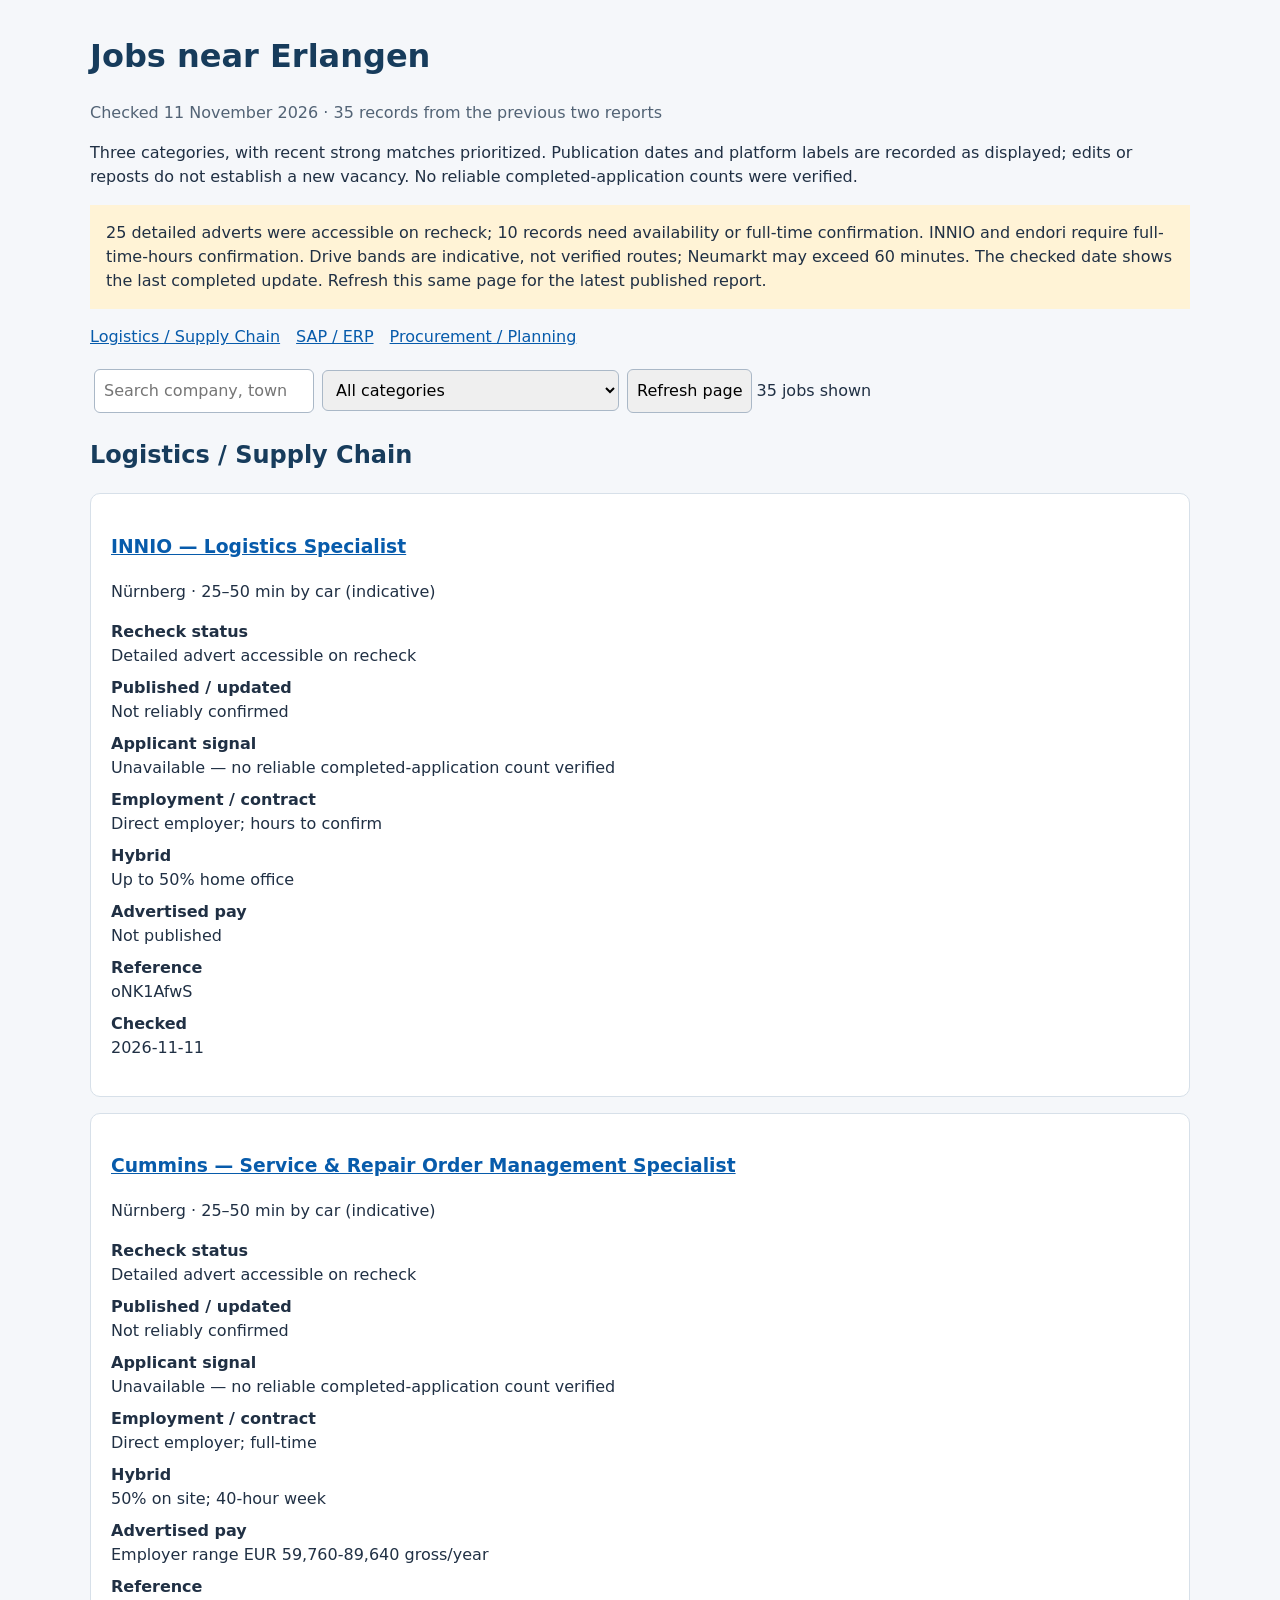
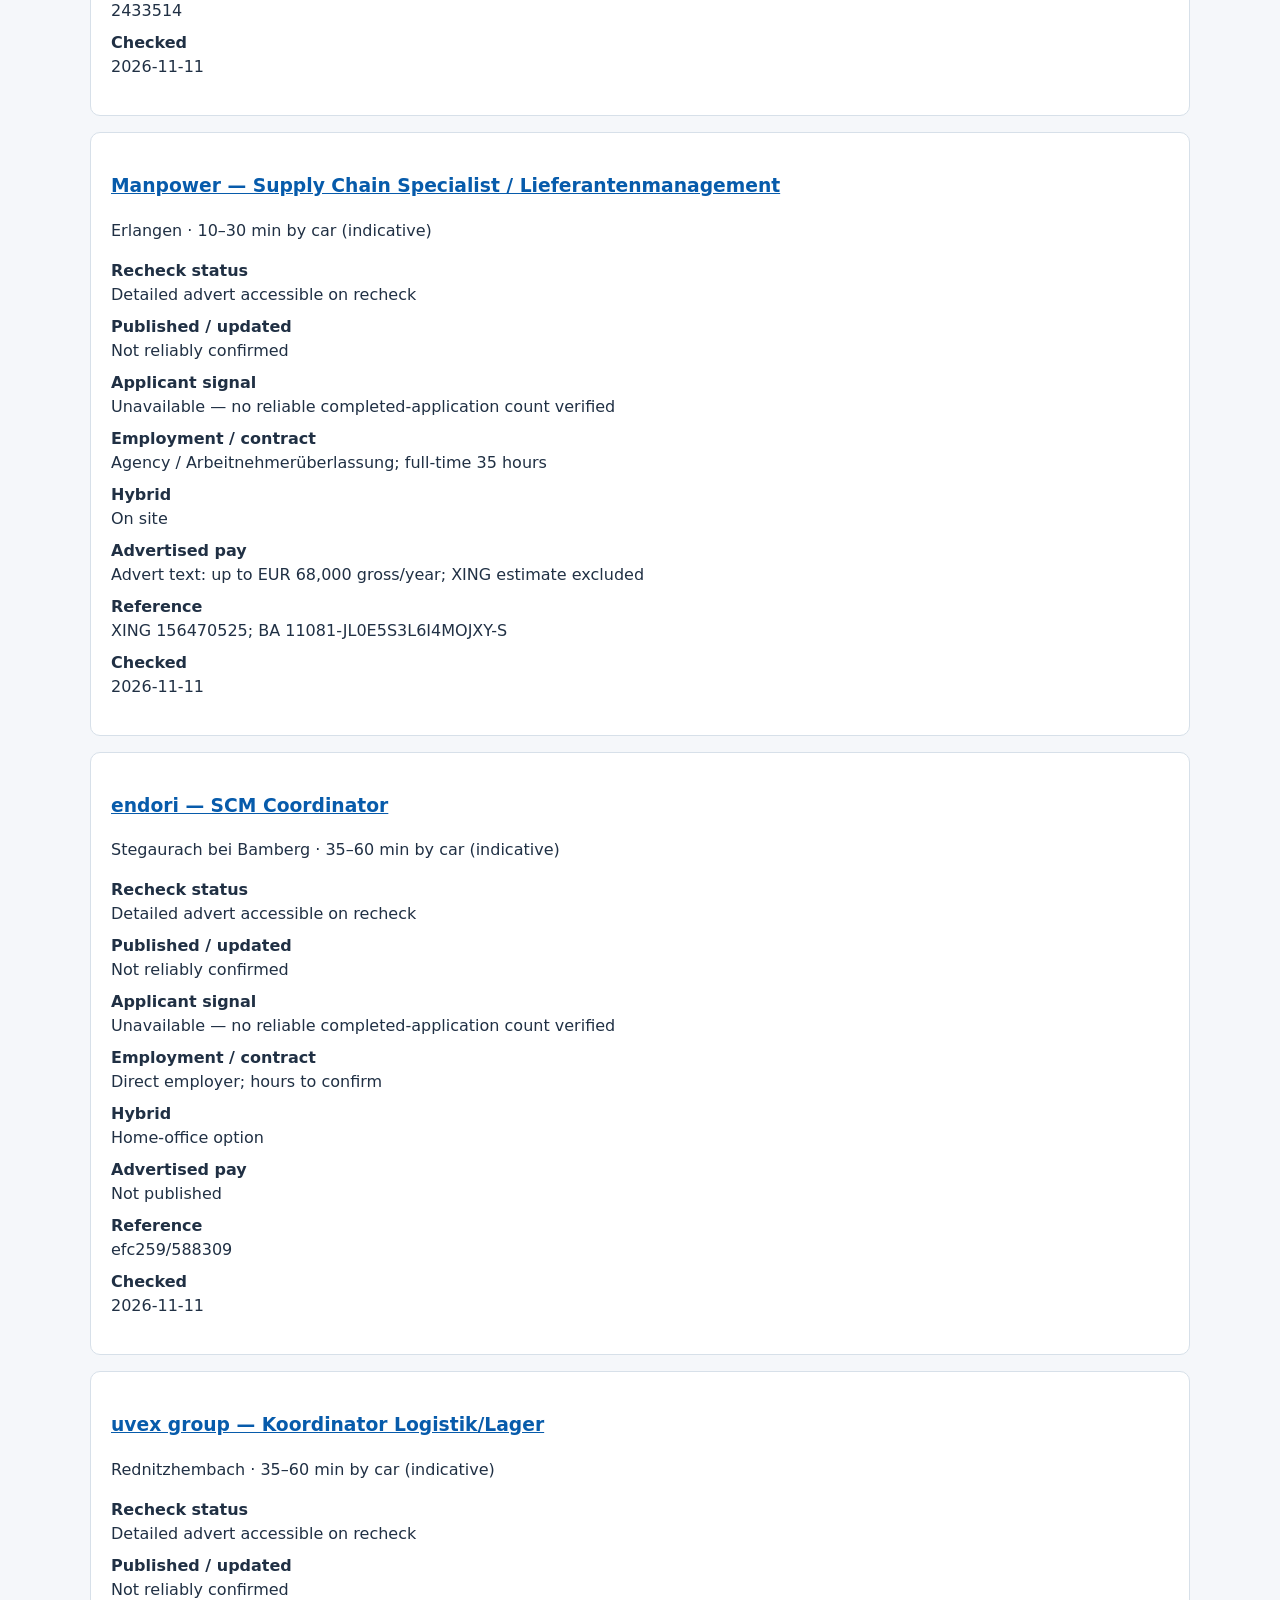
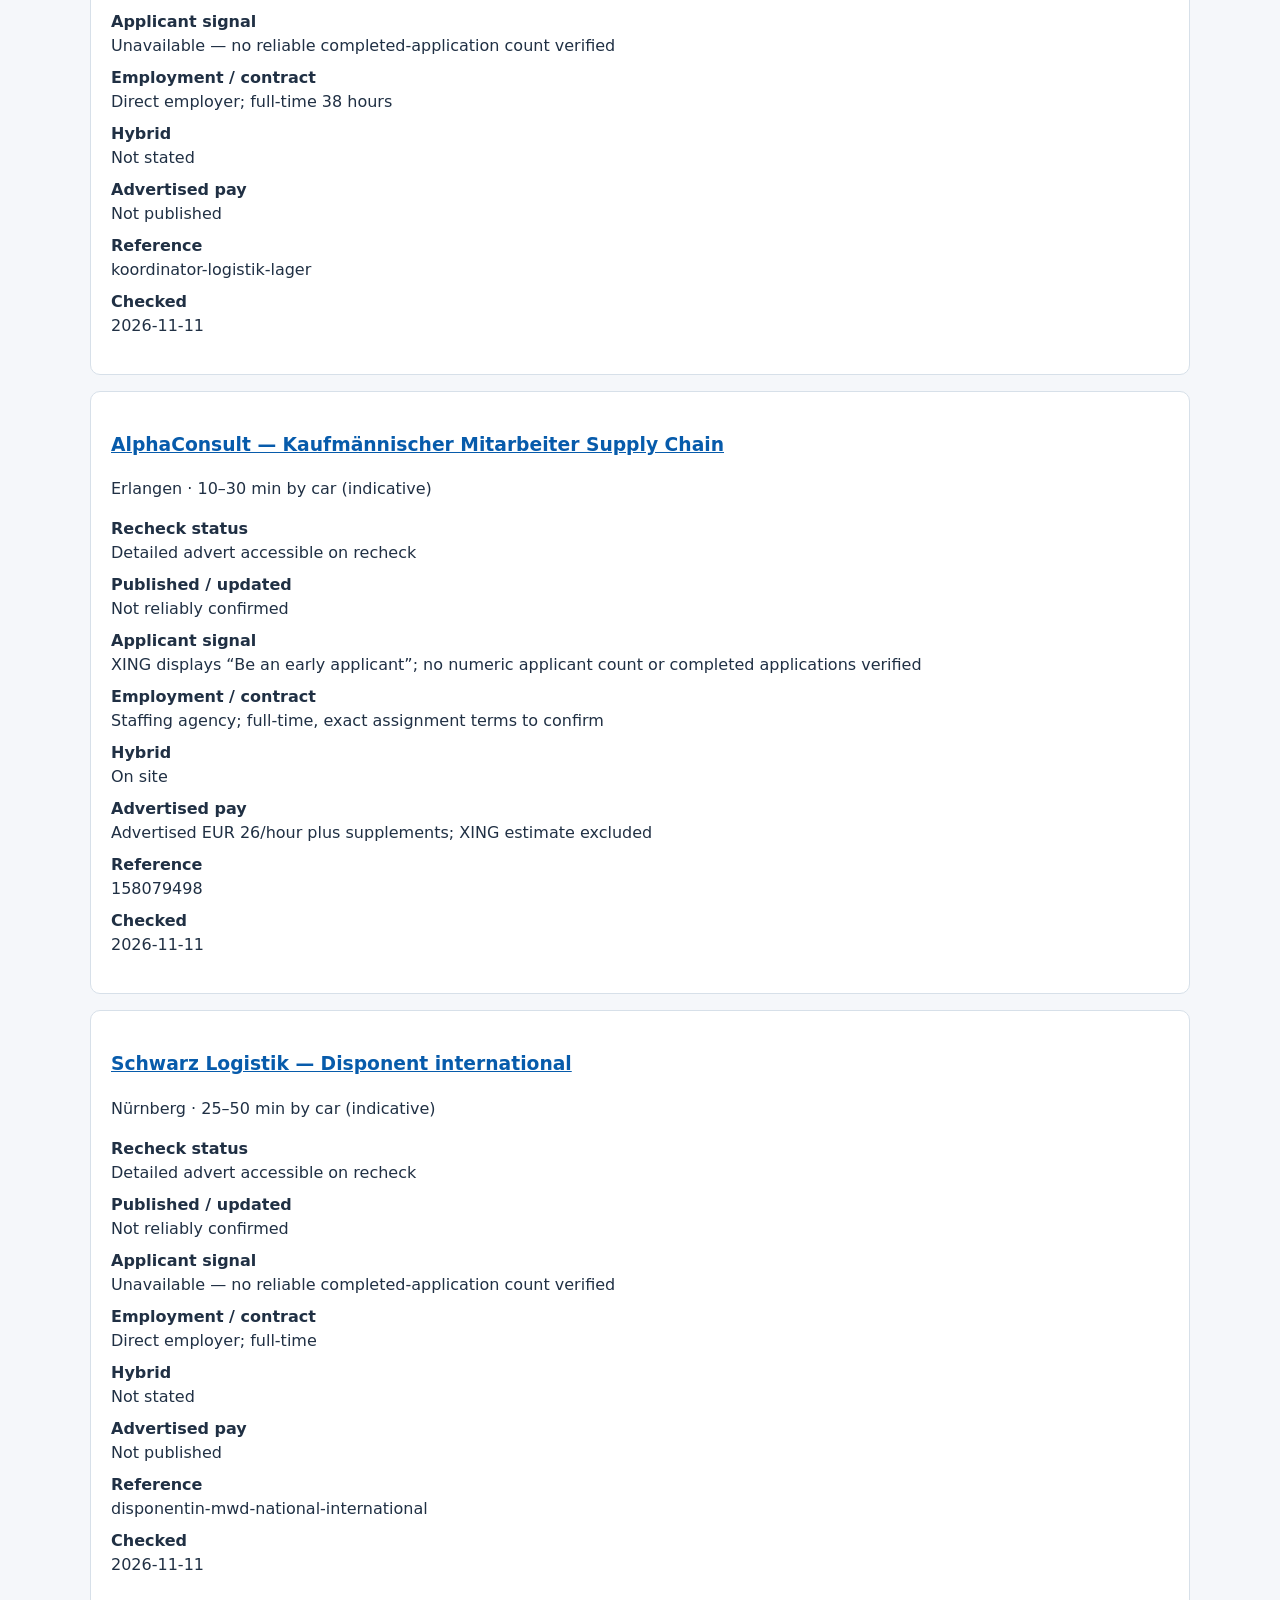
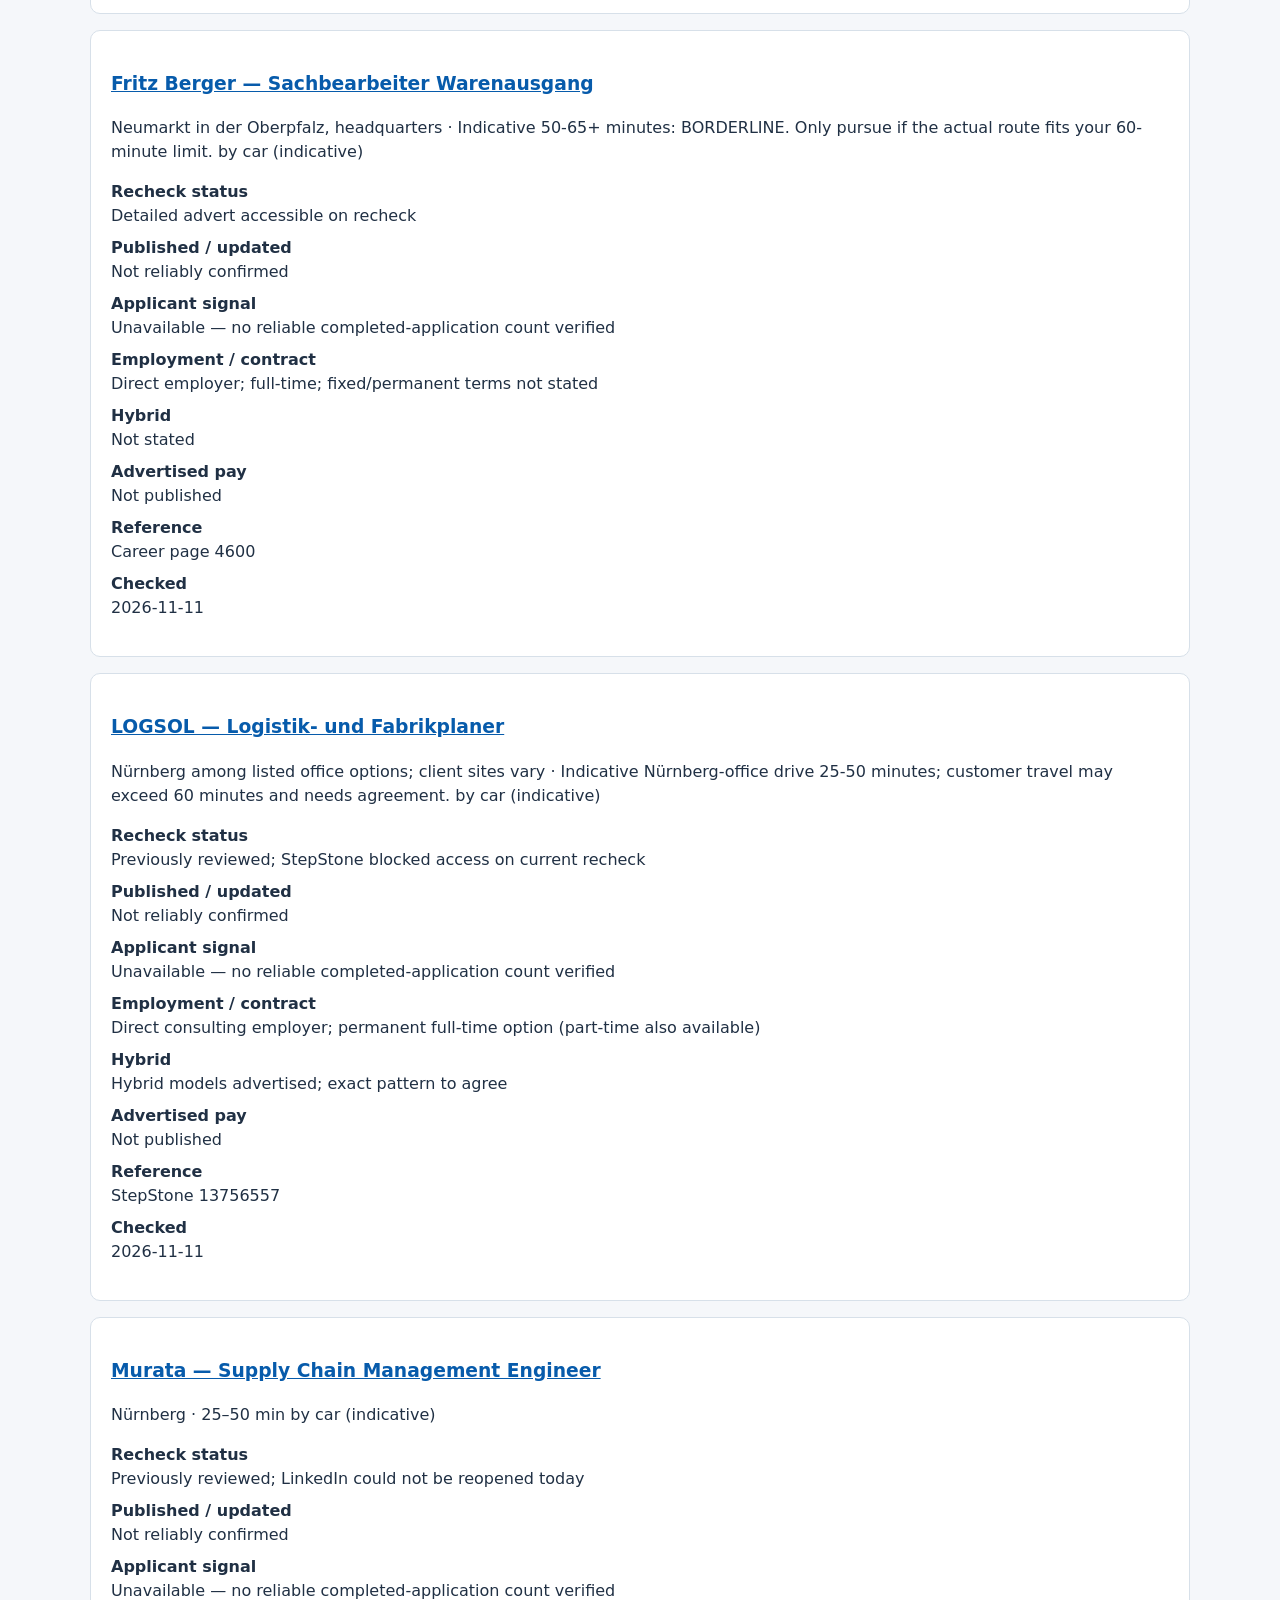
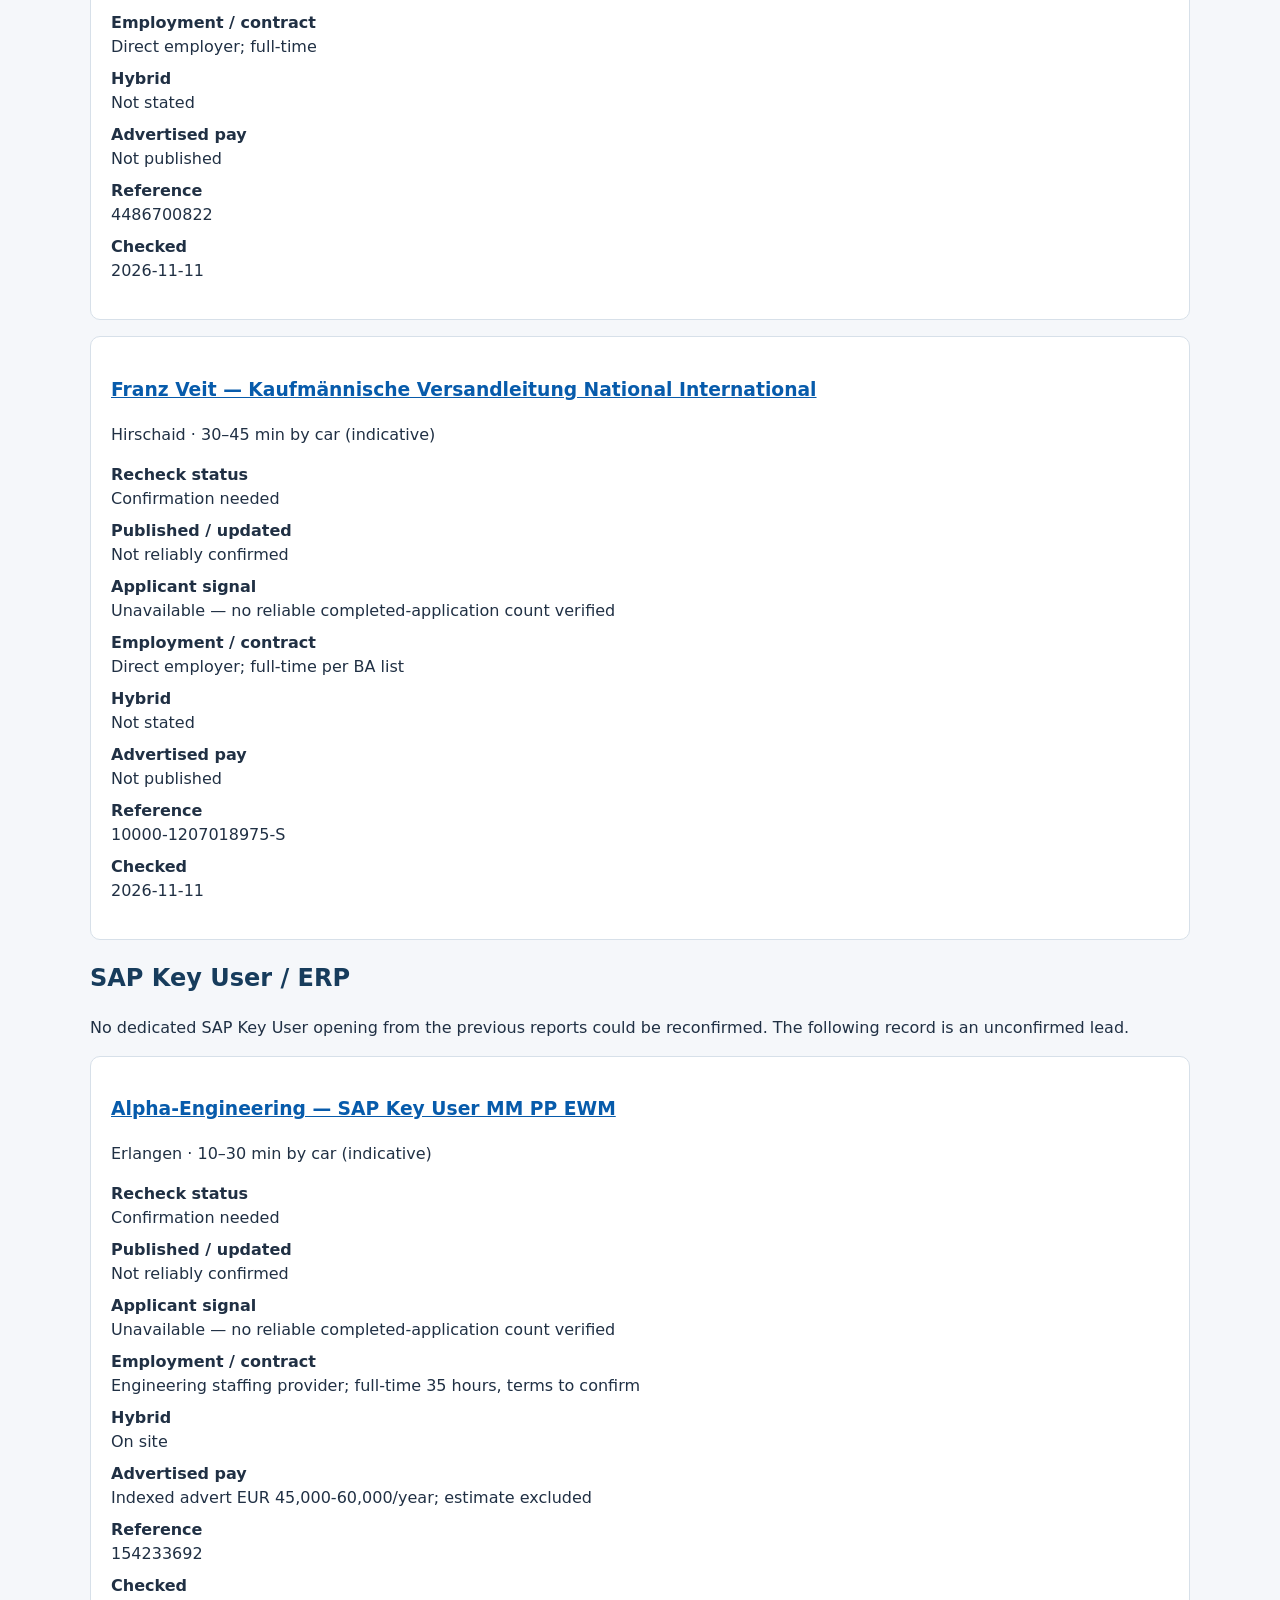
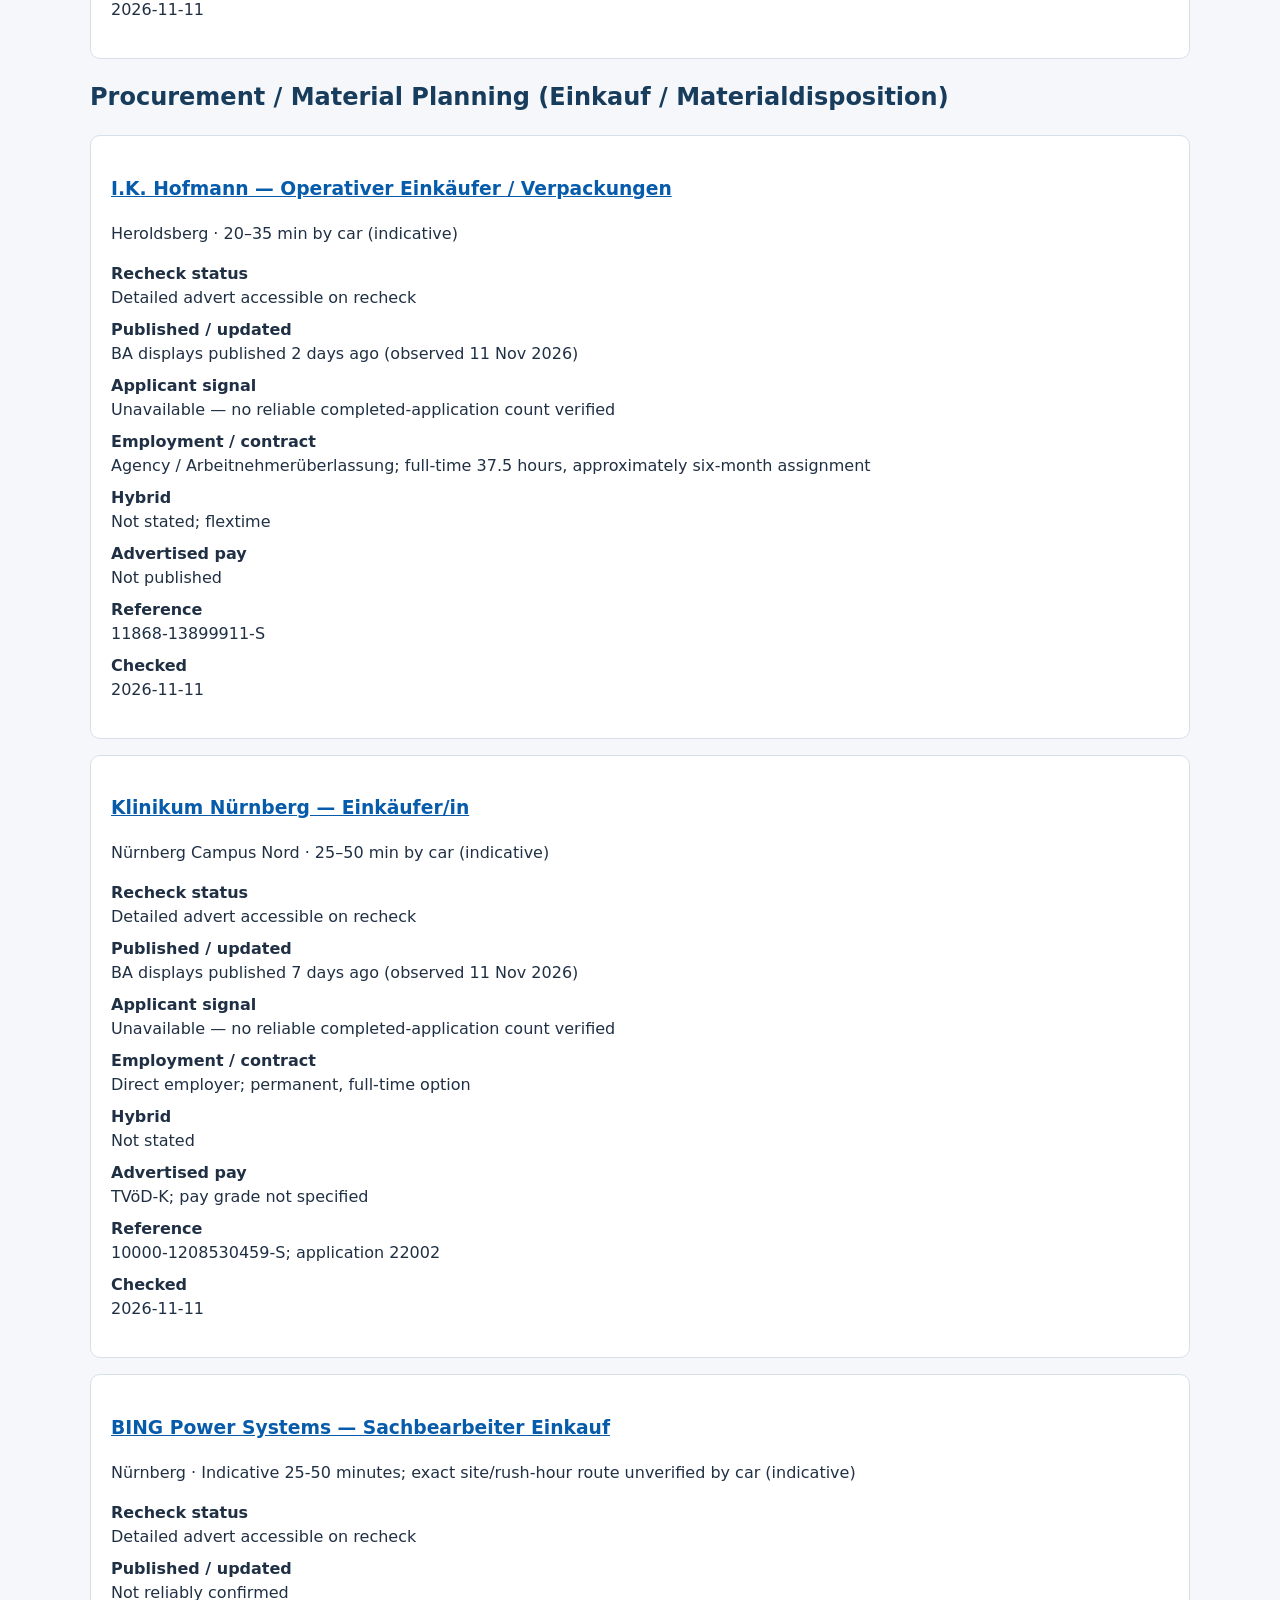
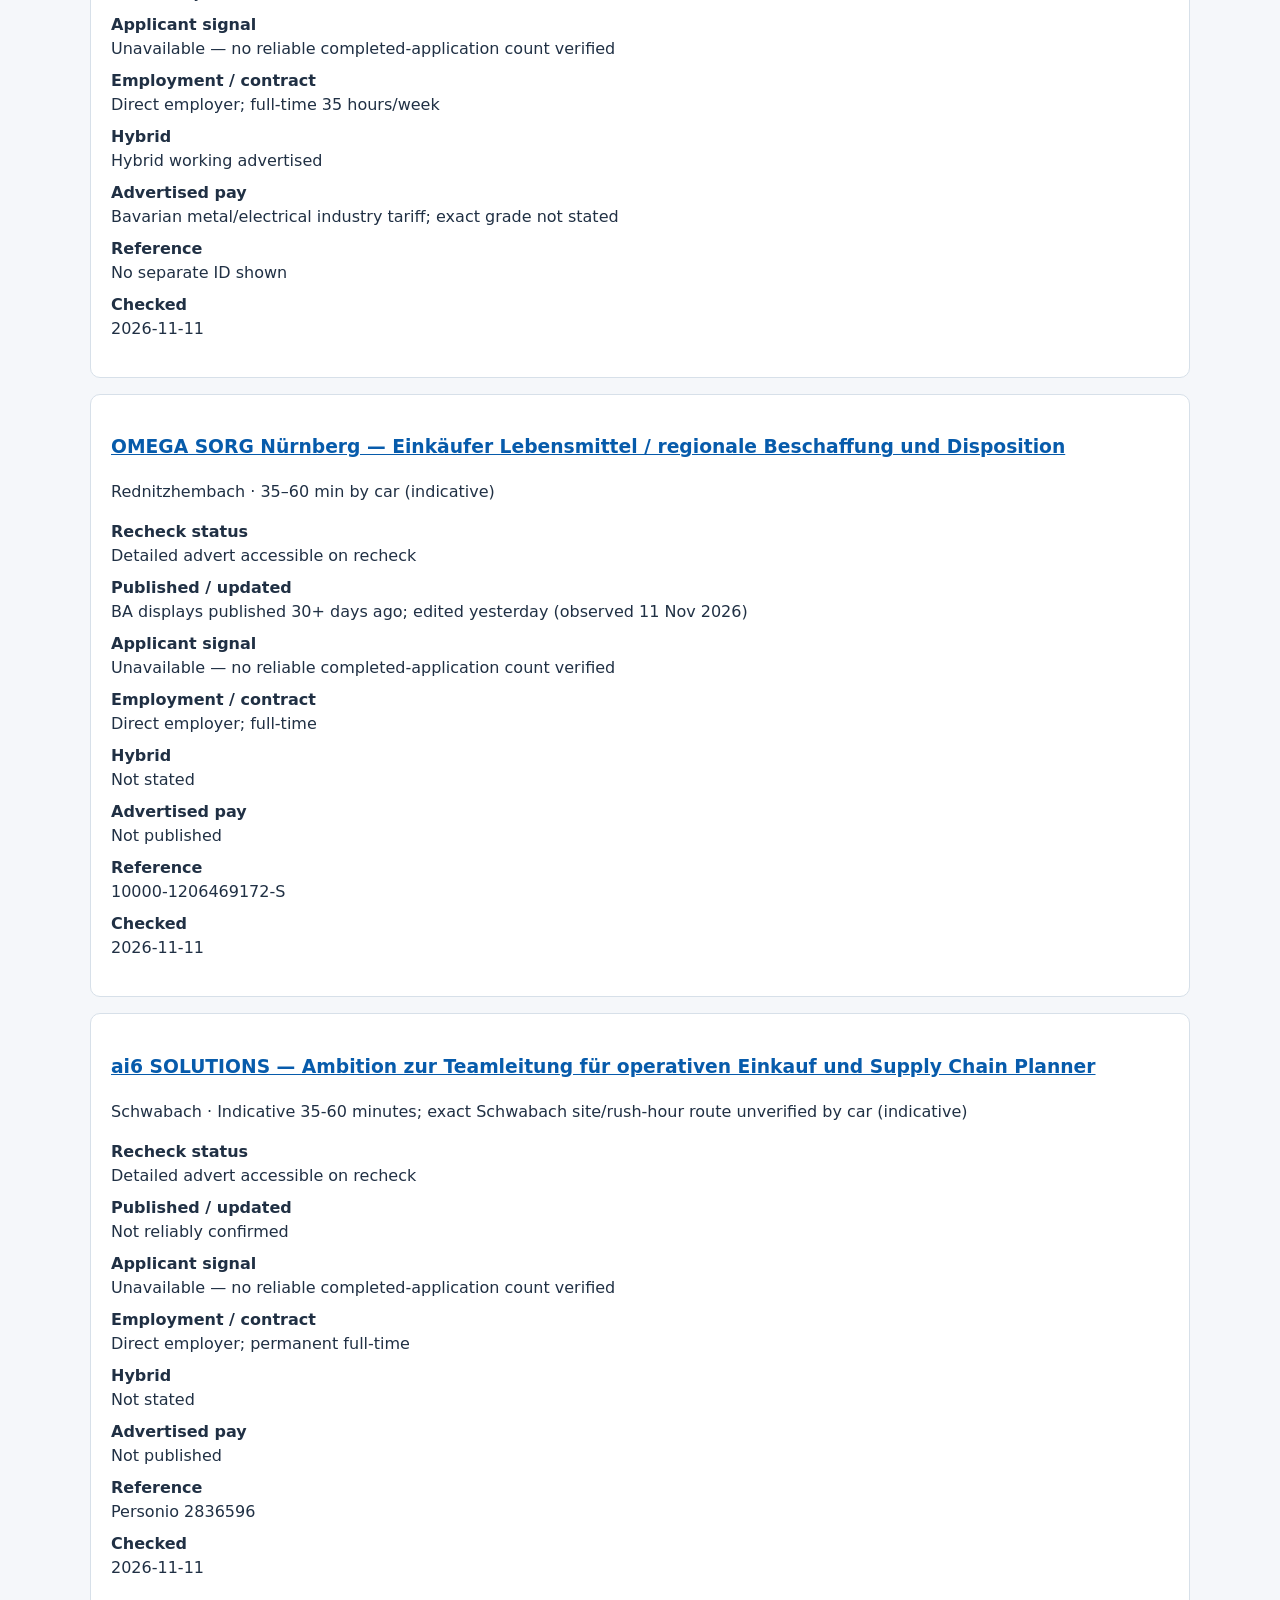
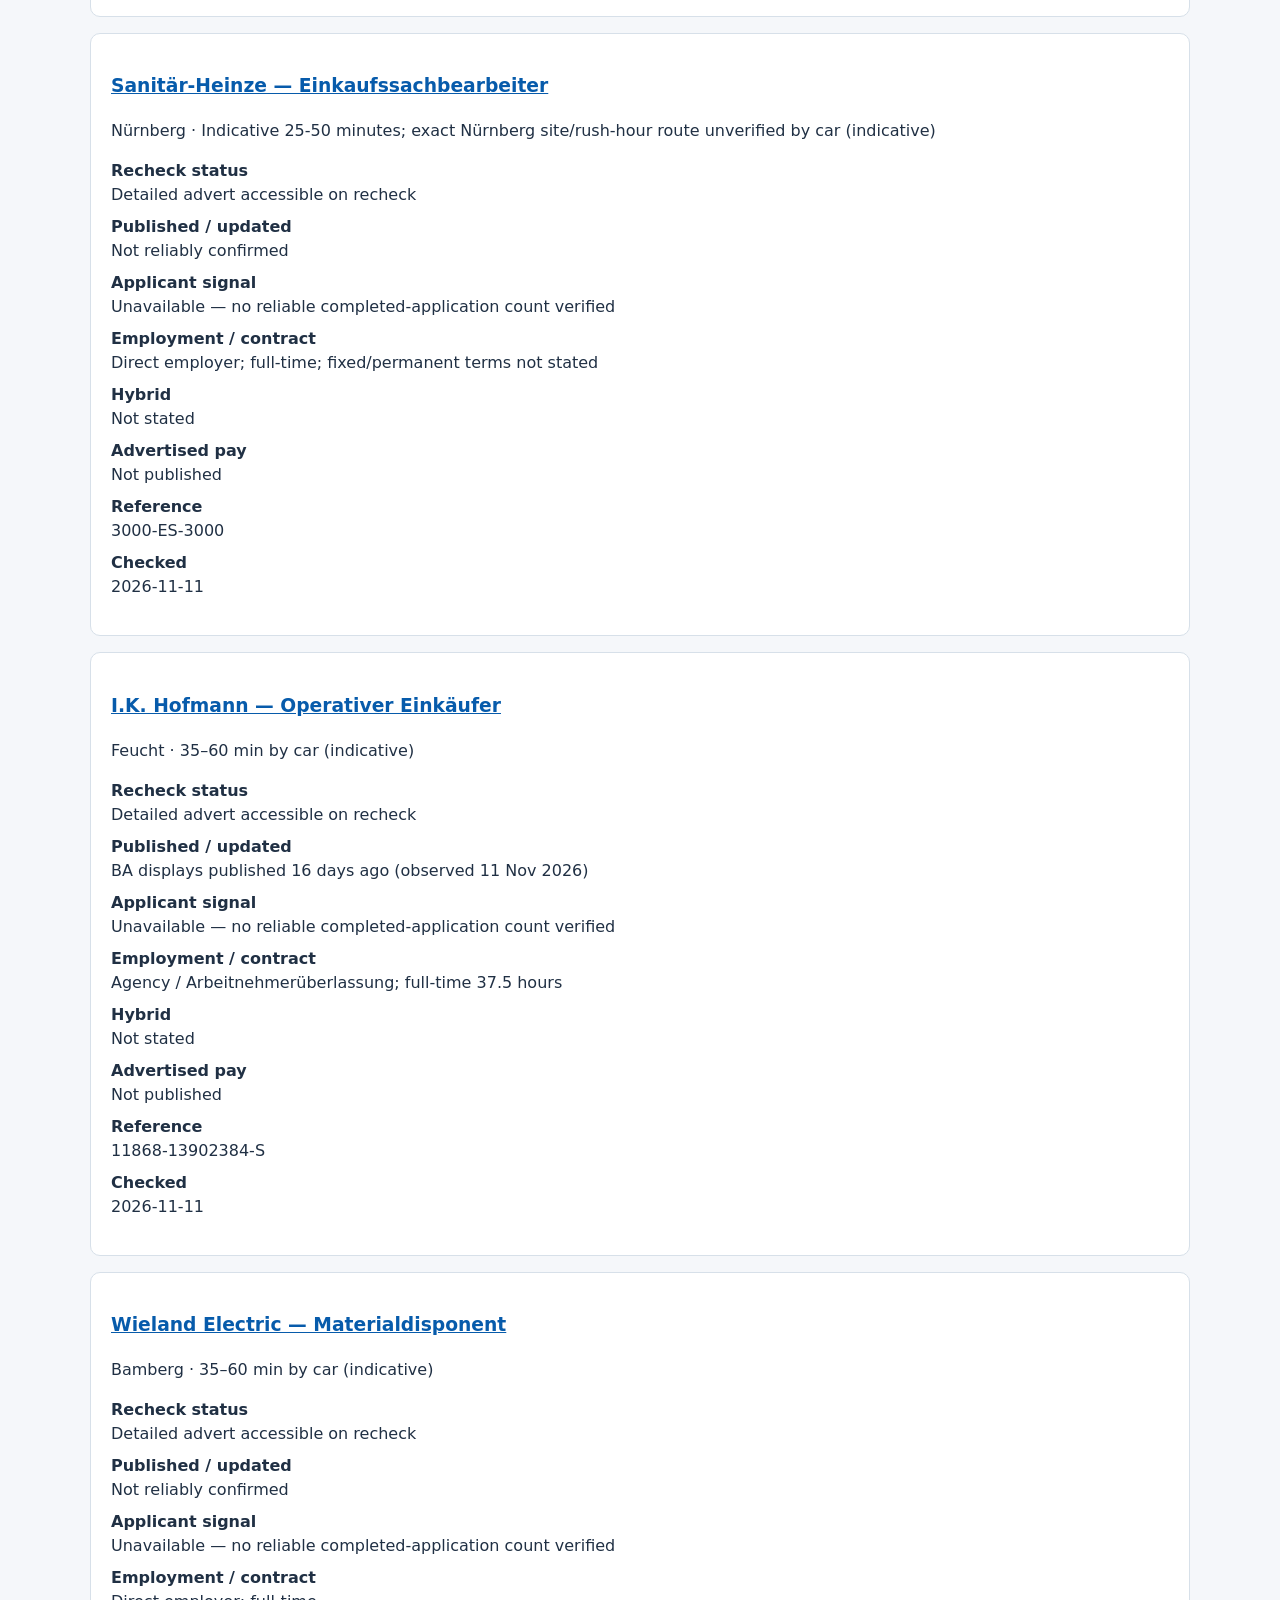
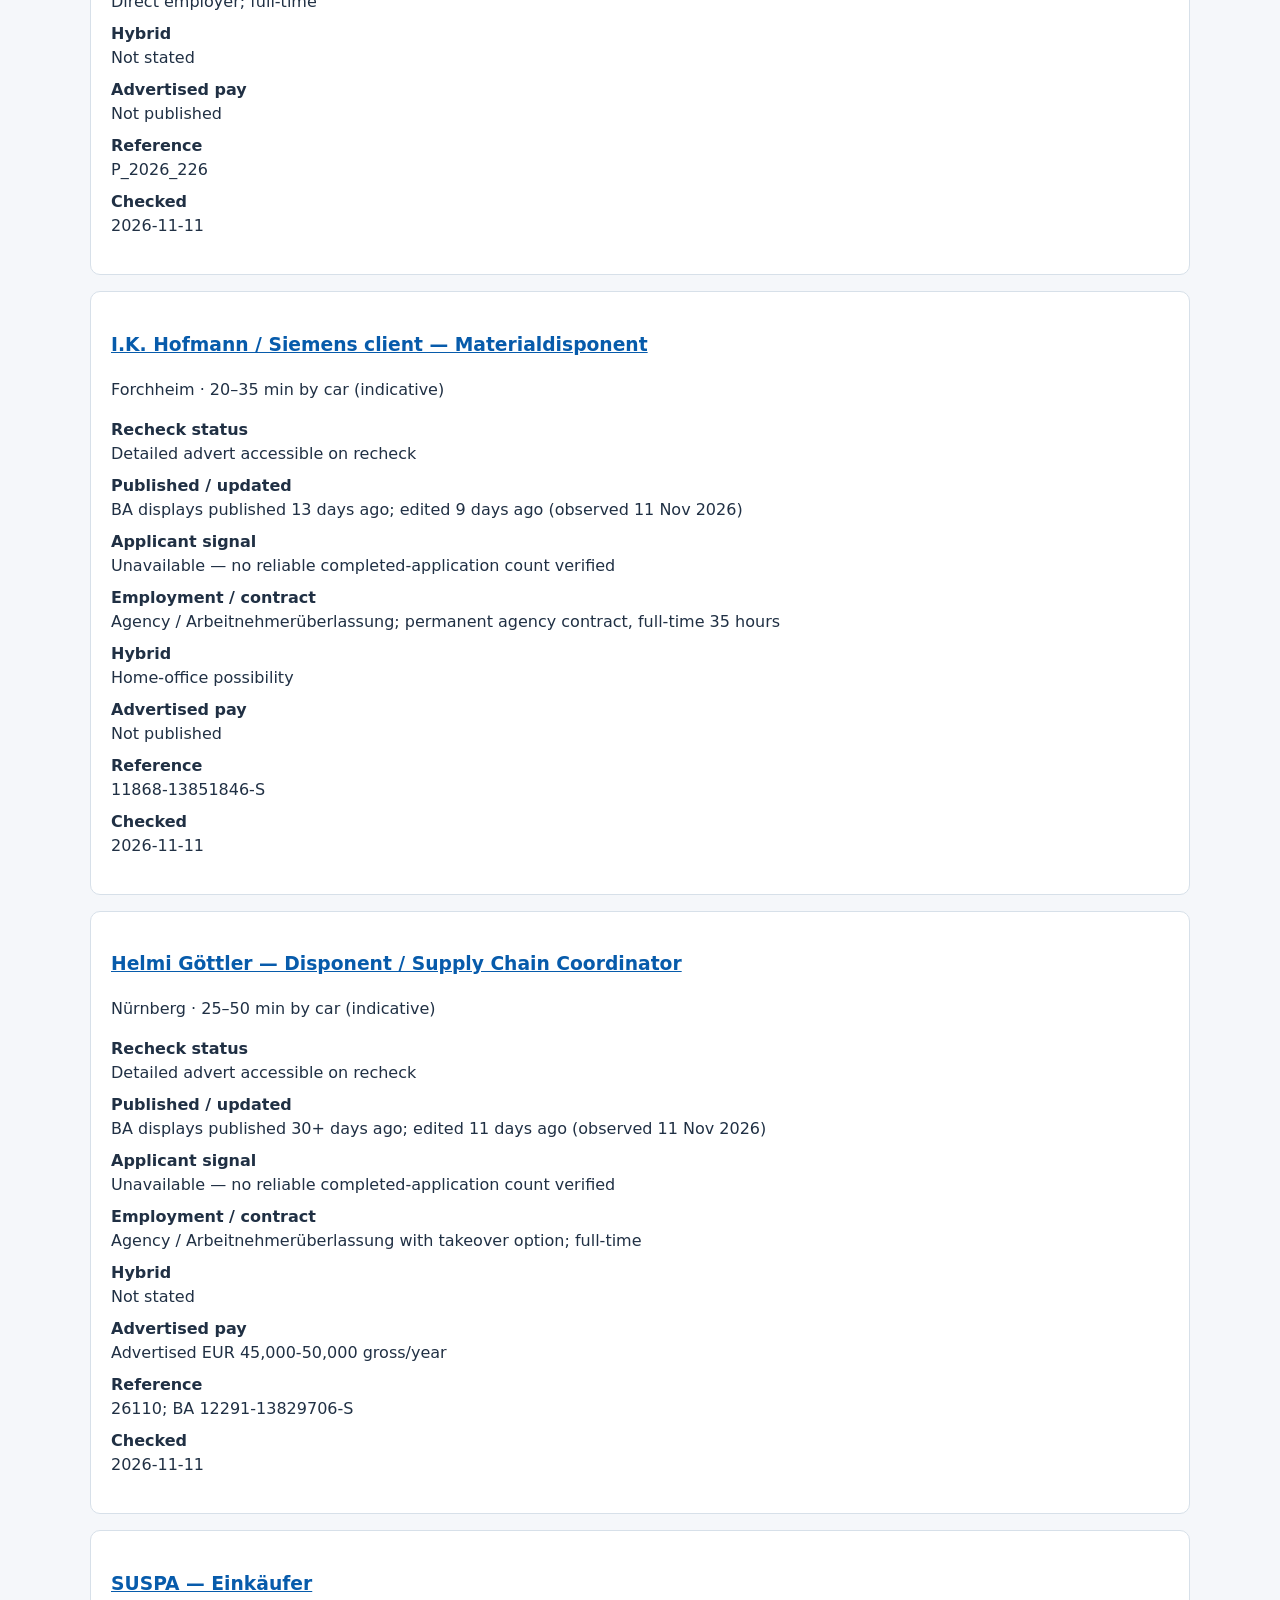
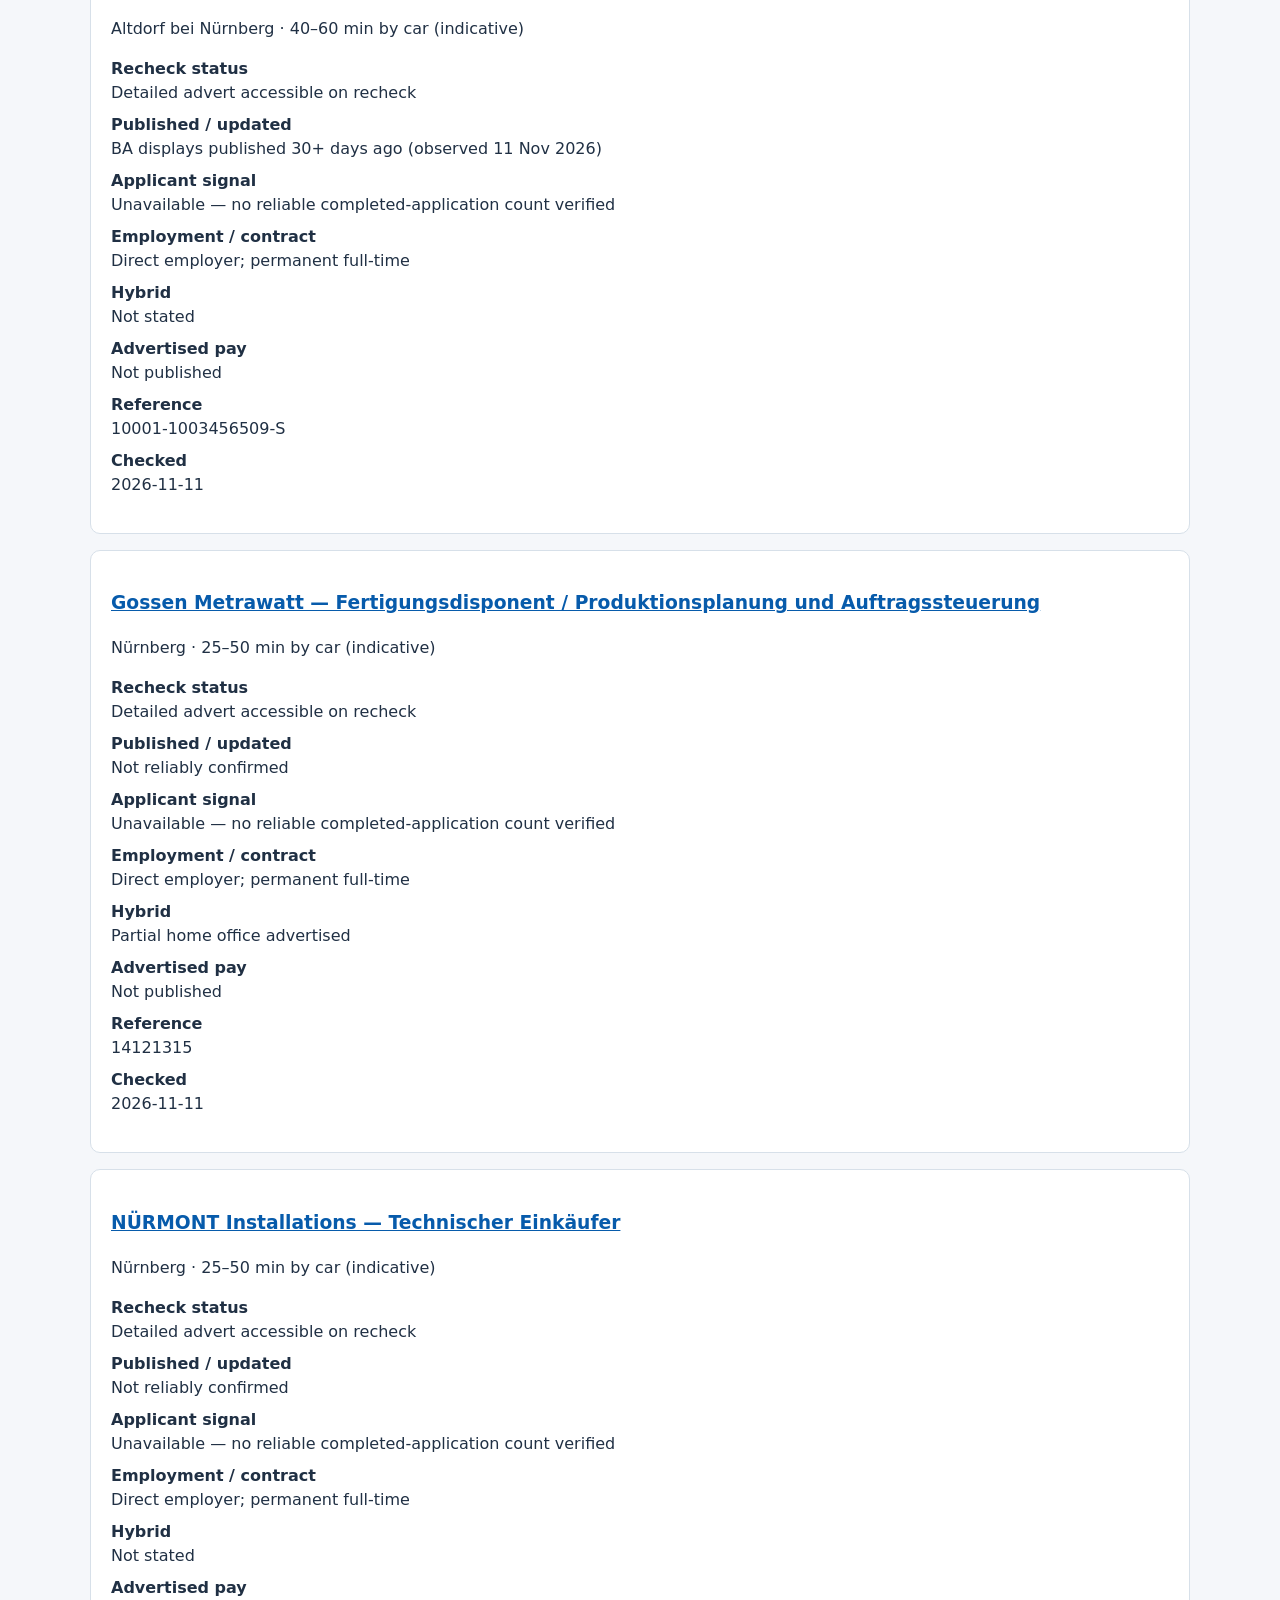
==== reports/2026-11-11.html @ e24ff30e "Add dated archive and Mac editing guidance" ====
<!doctype html><html lang="en"><head><meta charset="utf-8"><meta name="viewport" content="width=device-width, initial-scale=1"><meta name="robots" content="noindex,nofollow"><title>Jobs near Erlangen</title><style>body{font:16px/1.5 system-ui,sans-serif;color:#203044;max-width:1100px;margin:32px auto;padding:0 20px;background:#f5f7fa}h1,h2{color:#173c5c}article{background:white;padding:20px;border:1px solid #d7e0e9;border-radius:10px;margin:16px 0}a{color:#075bab}dt{font-weight:650}dd{margin:0 0 8px}.warn{background:#fff3d6;padding:16px}input,select,button{font:inherit;padding:9px;margin:4px;border:1px solid #aab8c7;border-radius:6px}nav a{margin-right:16px}.muted{color:#526375}@media print{input,select,button{display:none}article{break-inside:avoid}}</style></head><body><h1>Jobs near Erlangen</h1><p class="muted">Checked 11 November 2026 · 35 records from the previous two reports</p><p>Three categories, with recent strong matches prioritized. Publication dates and platform labels are recorded as displayed; edits or reposts do not establish a new vacancy. No reliable completed-application counts were verified.</p><p class="warn">25 detailed adverts were accessible on recheck; 10 records need availability or full-time confirmation. INNIO and endori require full-time-hours confirmation. Drive bands are indicative, not verified routes; Neumarkt may exceed 60 minutes. The checked date shows the last completed update. Refresh this same page for the latest published report.</p><nav><a href="#cat1">Logistics / Supply Chain</a><a href="#cat2">SAP / ERP</a><a href="#cat3">Procurement / Planning</a></nav><p><input id="search" type="search" aria-label="Search jobs" placeholder="Search company, town or role"><select id="category" aria-label="Category"><option value="all">All categories</option><option value="1">Logistics / Supply Chain</option><option value="2">SAP Key User / ERP</option><option value="3">Procurement / Material Planning</option></select><button onclick="location.reload()">Refresh page</button><span id="count" aria-live="polite"></span></p><section data-category="1"><h2 id="cat1">Logistics / Supply Chain</h2><article><h3><a target="_blank" rel="noopener noreferrer" href="https://jobs.jobvite.com/innio/job/oNK1AfwS">INNIO — Logistics Specialist</a></h3><p>Nürnberg · 25–50 min by car (indicative)</p><dl><dt>Recheck status</dt><dd>Detailed advert accessible on recheck</dd><dt>Published / updated</dt><dd>Not reliably confirmed</dd><dt>Applicant signal</dt><dd>Unavailable — no reliable completed-application count verified</dd><dt>Employment / contract</dt><dd>Direct employer; hours to confirm</dd><dt>Hybrid</dt><dd>Up to 50% home office</dd><dt>Advertised pay</dt><dd>Not published</dd><dt>Reference</dt><dd>oNK1AfwS</dd><dt>Checked</dt><dd>2026-11-11</dd></dl></article><article><h3><a target="_blank" rel="noopener noreferrer" href="https://de.indeed.com/viewjob?jk=fcc4599b637b44c7">Cummins — Service &amp; Repair Order Management Specialist</a></h3><p>Nürnberg · 25–50 min by car (indicative)</p><dl><dt>Recheck status</dt><dd>Detailed advert accessible on recheck</dd><dt>Published / updated</dt><dd>Not reliably confirmed</dd><dt>Applicant signal</dt><dd>Unavailable — no reliable completed-application count verified</dd><dt>Employment / contract</dt><dd>Direct employer; full-time</dd><dt>Hybrid</dt><dd>50% on site; 40-hour week</dd><dt>Advertised pay</dt><dd>Employer range EUR 59,760-89,640 gross/year</dd><dt>Reference</dt><dd>2433514</dd><dt>Checked</dt><dd>2026-11-11</dd></dl></article><article><h3><a target="_blank" rel="noopener noreferrer" href="https://www.xing.com/jobs/erlangen-supply-chain-specialist-156470525">Manpower — Supply Chain Specialist / Lieferantenmanagement</a></h3><p>Erlangen · 10–30 min by car (indicative)</p><dl><dt>Recheck status</dt><dd>Detailed advert accessible on recheck</dd><dt>Published / updated</dt><dd>Not reliably confirmed</dd><dt>Applicant signal</dt><dd>Unavailable — no reliable completed-application count verified</dd><dt>Employment / contract</dt><dd>Agency / Arbeitnehmerüberlassung; full-time 35 hours</dd><dt>Hybrid</dt><dd>On site</dd><dt>Advertised pay</dt><dd>Advert text: up to EUR 68,000 gross/year; XING estimate excluded</dd><dt>Reference</dt><dd>XING 156470525; BA 11081-JL0E5S3L6I4MOJXY-S</dd><dt>Checked</dt><dd>2026-11-11</dd></dl></article><article><h3><a target="_blank" rel="noopener noreferrer" href="https://www.endori.de/karriere/standort-deutschland/scm-coordinator/efc259/588309">endori — SCM Coordinator</a></h3><p>Stegaurach bei Bamberg · 35–60 min by car (indicative)</p><dl><dt>Recheck status</dt><dd>Detailed advert accessible on recheck</dd><dt>Published / updated</dt><dd>Not reliably confirmed</dd><dt>Applicant signal</dt><dd>Unavailable — no reliable completed-application count verified</dd><dt>Employment / contract</dt><dd>Direct employer; hours to confirm</dd><dt>Hybrid</dt><dd>Home-office option</dd><dt>Advertised pay</dt><dd>Not published</dd><dt>Reference</dt><dd>efc259/588309</dd><dt>Checked</dt><dd>2026-11-11</dd></dl></article><article><h3><a target="_blank" rel="noopener noreferrer" href="https://www.uvex-group.com/de/karriere/stellenangebote/details/koordinator-logistik-lager/">uvex group — Koordinator Logistik/Lager</a></h3><p>Rednitzhembach · 35–60 min by car (indicative)</p><dl><dt>Recheck status</dt><dd>Detailed advert accessible on recheck</dd><dt>Published / updated</dt><dd>Not reliably confirmed</dd><dt>Applicant signal</dt><dd>Unavailable — no reliable completed-application count verified</dd><dt>Employment / contract</dt><dd>Direct employer; full-time 38 hours</dd><dt>Hybrid</dt><dd>Not stated</dd><dt>Advertised pay</dt><dd>Not published</dd><dt>Reference</dt><dd>koordinator-logistik-lager</dd><dt>Checked</dt><dd>2026-11-11</dd></dl></article><article><h3><a target="_blank" rel="noopener noreferrer" href="https://www.xing.com/jobs/erlangen-kaufmaennischer-mitarbeiter-supply-chain-158079498">AlphaConsult — Kaufmännischer Mitarbeiter Supply Chain</a></h3><p>Erlangen · 10–30 min by car (indicative)</p><dl><dt>Recheck status</dt><dd>Detailed advert accessible on recheck</dd><dt>Published / updated</dt><dd>Not reliably confirmed</dd><dt>Applicant signal</dt><dd>XING displays “Be an early applicant”; no numeric applicant count or completed applications verified</dd><dt>Employment / contract</dt><dd>Staffing agency; full-time, exact assignment terms to confirm</dd><dt>Hybrid</dt><dd>On site</dd><dt>Advertised pay</dt><dd>Advertised EUR 26/hour plus supplements; XING estimate excluded</dd><dt>Reference</dt><dd>158079498</dd><dt>Checked</dt><dd>2026-11-11</dd></dl></article><article><h3><a target="_blank" rel="noopener noreferrer" href="https://www.schwarz-logistik.de/de/karriere/sl-stellenangebot.php?p=disponentin-mwd-national-international">Schwarz Logistik — Disponent international</a></h3><p>Nürnberg · 25–50 min by car (indicative)</p><dl><dt>Recheck status</dt><dd>Detailed advert accessible on recheck</dd><dt>Published / updated</dt><dd>Not reliably confirmed</dd><dt>Applicant signal</dt><dd>Unavailable — no reliable completed-application count verified</dd><dt>Employment / contract</dt><dd>Direct employer; full-time</dd><dt>Hybrid</dt><dd>Not stated</dd><dt>Advertised pay</dt><dd>Not published</dd><dt>Reference</dt><dd>disponentin-mwd-national-international</dd><dt>Checked</dt><dd>2026-11-11</dd></dl></article><article><h3><a target="_blank" rel="noopener noreferrer" href="https://www.fritz-berger.de/karriere/karriereportal/sachbearbeiter-m-w-d-warenausgang-4600/">Fritz Berger — Sachbearbeiter Warenausgang</a></h3><p>Neumarkt in der Oberpfalz, headquarters · Indicative 50-65+ minutes: BORDERLINE. Only pursue if the actual route fits your 60-minute limit. by car (indicative)</p><dl><dt>Recheck status</dt><dd>Detailed advert accessible on recheck</dd><dt>Published / updated</dt><dd>Not reliably confirmed</dd><dt>Applicant signal</dt><dd>Unavailable — no reliable completed-application count verified</dd><dt>Employment / contract</dt><dd>Direct employer; full-time; fixed/permanent terms not stated</dd><dt>Hybrid</dt><dd>Not stated</dd><dt>Advertised pay</dt><dd>Not published</dd><dt>Reference</dt><dd>Career page 4600</dd><dt>Checked</dt><dd>2026-11-11</dd></dl></article><article><h3><a target="_blank" rel="noopener noreferrer" href="https://www.stepstone.de/stellenangebote--Logistik-und-Fabrikplaner-m-w-d-Dresden-Muenchen-Chemnitz-Stuttgart-Leipzig-Nuernberg-Hamburg-Dortmund-bundesweit-LOGSOL-GmbH--13756557-inline.html">LOGSOL — Logistik- und Fabrikplaner</a></h3><p>Nürnberg among listed office options; client sites vary · Indicative Nürnberg-office drive 25-50 minutes; customer travel may exceed 60 minutes and needs agreement. by car (indicative)</p><dl><dt>Recheck status</dt><dd>Previously reviewed; StepStone blocked access on current recheck</dd><dt>Published / updated</dt><dd>Not reliably confirmed</dd><dt>Applicant signal</dt><dd>Unavailable — no reliable completed-application count verified</dd><dt>Employment / contract</dt><dd>Direct consulting employer; permanent full-time option (part-time also available)</dd><dt>Hybrid</dt><dd>Hybrid models advertised; exact pattern to agree</dd><dt>Advertised pay</dt><dd>Not published</dd><dt>Reference</dt><dd>StepStone 13756557</dd><dt>Checked</dt><dd>2026-11-11</dd></dl></article><article><h3><a target="_blank" rel="noopener noreferrer" href="https://de.linkedin.com/jobs/view/supply-chain-management-engineer-at-murata-4486700822">Murata — Supply Chain Management Engineer</a></h3><p>Nürnberg · 25–50 min by car (indicative)</p><dl><dt>Recheck status</dt><dd>Previously reviewed; LinkedIn could not be reopened today</dd><dt>Published / updated</dt><dd>Not reliably confirmed</dd><dt>Applicant signal</dt><dd>Unavailable — no reliable completed-application count verified</dd><dt>Employment / contract</dt><dd>Direct employer; full-time</dd><dt>Hybrid</dt><dd>Not stated</dd><dt>Advertised pay</dt><dd>Not published</dd><dt>Reference</dt><dd>4486700822</dd><dt>Checked</dt><dd>2026-11-11</dd></dl></article><article><h3><a target="_blank" rel="noopener noreferrer" href="https://www.arbeitsagentur.de/jobsuche/jobdetail/10000-1207018975-S">Franz Veit — Kaufmännische Versandleitung National International</a></h3><p>Hirschaid · 30–45 min by car (indicative)</p><dl><dt>Recheck status</dt><dd>Confirmation needed</dd><dt>Published / updated</dt><dd>Not reliably confirmed</dd><dt>Applicant signal</dt><dd>Unavailable — no reliable completed-application count verified</dd><dt>Employment / contract</dt><dd>Direct employer; full-time per BA list</dd><dt>Hybrid</dt><dd>Not stated</dd><dt>Advertised pay</dt><dd>Not published</dd><dt>Reference</dt><dd>10000-1207018975-S</dd><dt>Checked</dt><dd>2026-11-11</dd></dl></article></section><section data-category="2"><h2 id="cat2">SAP Key User / ERP</h2><p>No dedicated SAP Key User opening from the previous reports could be reconfirmed. The following record is an unconfirmed lead.</p><article><h3><a target="_blank" rel="noopener noreferrer" href="https://www.xing.com/jobs/erlangen-sap-key-user-erlangen-alpha-engineering-kg-154233692">Alpha-Engineering — SAP Key User MM PP EWM</a></h3><p>Erlangen · 10–30 min by car (indicative)</p><dl><dt>Recheck status</dt><dd>Confirmation needed</dd><dt>Published / updated</dt><dd>Not reliably confirmed</dd><dt>Applicant signal</dt><dd>Unavailable — no reliable completed-application count verified</dd><dt>Employment / contract</dt><dd>Engineering staffing provider; full-time 35 hours, terms to confirm</dd><dt>Hybrid</dt><dd>On site</dd><dt>Advertised pay</dt><dd>Indexed advert EUR 45,000-60,000/year; estimate excluded</dd><dt>Reference</dt><dd>154233692</dd><dt>Checked</dt><dd>2026-11-11</dd></dl></article></section><section data-category="3"><h2 id="cat3">Procurement / Material Planning (Einkauf / Materialdisposition)</h2><article><h3><a target="_blank" rel="noopener noreferrer" href="https://www.arbeitsagentur.de/jobsuche/jobdetail/11868-13899911-S">I.K. Hofmann — Operativer Einkäufer / Verpackungen</a></h3><p>Heroldsberg · 20–35 min by car (indicative)</p><dl><dt>Recheck status</dt><dd>Detailed advert accessible on recheck</dd><dt>Published / updated</dt><dd>BA displays published 2 days ago (observed 11 Nov 2026)</dd><dt>Applicant signal</dt><dd>Unavailable — no reliable completed-application count verified</dd><dt>Employment / contract</dt><dd>Agency / Arbeitnehmerüberlassung; full-time 37.5 hours, approximately six-month assignment</dd><dt>Hybrid</dt><dd>Not stated; flextime</dd><dt>Advertised pay</dt><dd>Not published</dd><dt>Reference</dt><dd>11868-13899911-S</dd><dt>Checked</dt><dd>2026-11-11</dd></dl></article><article><h3><a target="_blank" rel="noopener noreferrer" href="https://www.arbeitsagentur.de/jobsuche/jobdetail/10000-1208530459-S">Klinikum Nürnberg — Einkäufer/in</a></h3><p>Nürnberg Campus Nord · 25–50 min by car (indicative)</p><dl><dt>Recheck status</dt><dd>Detailed advert accessible on recheck</dd><dt>Published / updated</dt><dd>BA displays published 7 days ago (observed 11 Nov 2026)</dd><dt>Applicant signal</dt><dd>Unavailable — no reliable completed-application count verified</dd><dt>Employment / contract</dt><dd>Direct employer; permanent, full-time option</dd><dt>Hybrid</dt><dd>Not stated</dd><dt>Advertised pay</dt><dd>TVöD-K; pay grade not specified</dd><dt>Reference</dt><dd>10000-1208530459-S; application 22002</dd><dt>Checked</dt><dd>2026-11-11</dd></dl></article><article><h3><a target="_blank" rel="noopener noreferrer" href="https://www.bingpower.de/job/sachbearbeiter-einkauf-m-w-d-in-vollzeit-35-std-woche/">BING Power Systems — Sachbearbeiter Einkauf</a></h3><p>Nürnberg · Indicative 25-50 minutes; exact site/rush-hour route unverified by car (indicative)</p><dl><dt>Recheck status</dt><dd>Detailed advert accessible on recheck</dd><dt>Published / updated</dt><dd>Not reliably confirmed</dd><dt>Applicant signal</dt><dd>Unavailable — no reliable completed-application count verified</dd><dt>Employment / contract</dt><dd>Direct employer; full-time 35 hours/week</dd><dt>Hybrid</dt><dd>Hybrid working advertised</dd><dt>Advertised pay</dt><dd>Bavarian metal/electrical industry tariff; exact grade not stated</dd><dt>Reference</dt><dd>No separate ID shown</dd><dt>Checked</dt><dd>2026-11-11</dd></dl></article><article><h3><a target="_blank" rel="noopener noreferrer" href="https://www.arbeitsagentur.de/jobsuche/jobdetail/10000-1206469172-S">OMEGA SORG Nürnberg — Einkäufer Lebensmittel / regionale Beschaffung und Disposition</a></h3><p>Rednitzhembach · 35–60 min by car (indicative)</p><dl><dt>Recheck status</dt><dd>Detailed advert accessible on recheck</dd><dt>Published / updated</dt><dd>BA displays published 30+ days ago; edited yesterday (observed 11 Nov 2026)</dd><dt>Applicant signal</dt><dd>Unavailable — no reliable completed-application count verified</dd><dt>Employment / contract</dt><dd>Direct employer; full-time</dd><dt>Hybrid</dt><dd>Not stated</dd><dt>Advertised pay</dt><dd>Not published</dd><dt>Reference</dt><dd>10000-1206469172-S</dd><dt>Checked</dt><dd>2026-11-11</dd></dl></article><article><h3><a target="_blank" rel="noopener noreferrer" href="https://seleon.jobs.personio.de/job/2836596">ai6 SOLUTIONS — Ambition zur Teamleitung für operativen Einkauf und Supply Chain Planner</a></h3><p>Schwabach · Indicative 35-60 minutes; exact Schwabach site/rush-hour route unverified by car (indicative)</p><dl><dt>Recheck status</dt><dd>Detailed advert accessible on recheck</dd><dt>Published / updated</dt><dd>Not reliably confirmed</dd><dt>Applicant signal</dt><dd>Unavailable — no reliable completed-application count verified</dd><dt>Employment / contract</dt><dd>Direct employer; permanent full-time</dd><dt>Hybrid</dt><dd>Not stated</dd><dt>Advertised pay</dt><dd>Not published</dd><dt>Reference</dt><dd>Personio 2836596</dd><dt>Checked</dt><dd>2026-11-11</dd></dl></article><article><h3><a target="_blank" rel="noopener noreferrer" href="https://www.sanitaer-heinze.com/de/unternehmen/karriere/detail/einkaufssachbearbeiter-m/w/d-3/">Sanitär-Heinze — Einkaufssachbearbeiter</a></h3><p>Nürnberg · Indicative 25-50 minutes; exact Nürnberg site/rush-hour route unverified by car (indicative)</p><dl><dt>Recheck status</dt><dd>Detailed advert accessible on recheck</dd><dt>Published / updated</dt><dd>Not reliably confirmed</dd><dt>Applicant signal</dt><dd>Unavailable — no reliable completed-application count verified</dd><dt>Employment / contract</dt><dd>Direct employer; full-time; fixed/permanent terms not stated</dd><dt>Hybrid</dt><dd>Not stated</dd><dt>Advertised pay</dt><dd>Not published</dd><dt>Reference</dt><dd>3000-ES-3000</dd><dt>Checked</dt><dd>2026-11-11</dd></dl></article><article><h3><a target="_blank" rel="noopener noreferrer" href="https://www.arbeitsagentur.de/jobsuche/jobdetail/11868-13902384-S">I.K. Hofmann — Operativer Einkäufer</a></h3><p>Feucht · 35–60 min by car (indicative)</p><dl><dt>Recheck status</dt><dd>Detailed advert accessible on recheck</dd><dt>Published / updated</dt><dd>BA displays published 16 days ago (observed 11 Nov 2026)</dd><dt>Applicant signal</dt><dd>Unavailable — no reliable completed-application count verified</dd><dt>Employment / contract</dt><dd>Agency / Arbeitnehmerüberlassung; full-time 37.5 hours</dd><dt>Hybrid</dt><dd>Not stated</dd><dt>Advertised pay</dt><dd>Not published</dd><dt>Reference</dt><dd>11868-13902384-S</dd><dt>Checked</dt><dd>2026-11-11</dd></dl></article><article><h3><a target="_blank" rel="noopener noreferrer" href="https://de.indeed.com/viewjob?jk=e16465efc8cea91b">Wieland Electric — Materialdisponent</a></h3><p>Bamberg · 35–60 min by car (indicative)</p><dl><dt>Recheck status</dt><dd>Detailed advert accessible on recheck</dd><dt>Published / updated</dt><dd>Not reliably confirmed</dd><dt>Applicant signal</dt><dd>Unavailable — no reliable completed-application count verified</dd><dt>Employment / contract</dt><dd>Direct employer; full-time</dd><dt>Hybrid</dt><dd>Not stated</dd><dt>Advertised pay</dt><dd>Not published</dd><dt>Reference</dt><dd>P_2026_226</dd><dt>Checked</dt><dd>2026-11-11</dd></dl></article><article><h3><a target="_blank" rel="noopener noreferrer" href="https://www.arbeitsagentur.de/jobsuche/jobdetail/11868-13851846-S">I.K. Hofmann / Siemens client — Materialdisponent</a></h3><p>Forchheim · 20–35 min by car (indicative)</p><dl><dt>Recheck status</dt><dd>Detailed advert accessible on recheck</dd><dt>Published / updated</dt><dd>BA displays published 13 days ago; edited 9 days ago (observed 11 Nov 2026)</dd><dt>Applicant signal</dt><dd>Unavailable — no reliable completed-application count verified</dd><dt>Employment / contract</dt><dd>Agency / Arbeitnehmerüberlassung; permanent agency contract, full-time 35 hours</dd><dt>Hybrid</dt><dd>Home-office possibility</dd><dt>Advertised pay</dt><dd>Not published</dd><dt>Reference</dt><dd>11868-13851846-S</dd><dt>Checked</dt><dd>2026-11-11</dd></dl></article><article><h3><a target="_blank" rel="noopener noreferrer" href="https://www.arbeitsagentur.de/jobsuche/jobdetail/12291-13829706-S">Helmi Göttler — Disponent / Supply Chain Coordinator</a></h3><p>Nürnberg · 25–50 min by car (indicative)</p><dl><dt>Recheck status</dt><dd>Detailed advert accessible on recheck</dd><dt>Published / updated</dt><dd>BA displays published 30+ days ago; edited 11 days ago (observed 11 Nov 2026)</dd><dt>Applicant signal</dt><dd>Unavailable — no reliable completed-application count verified</dd><dt>Employment / contract</dt><dd>Agency / Arbeitnehmerüberlassung with takeover option; full-time</dd><dt>Hybrid</dt><dd>Not stated</dd><dt>Advertised pay</dt><dd>Advertised EUR 45,000-50,000 gross/year</dd><dt>Reference</dt><dd>26110; BA 12291-13829706-S</dd><dt>Checked</dt><dd>2026-11-11</dd></dl></article><article><h3><a target="_blank" rel="noopener noreferrer" href="https://www.arbeitsagentur.de/jobsuche/jobdetail/10001-1003456509-S">SUSPA — Einkäufer</a></h3><p>Altdorf bei Nürnberg · 40–60 min by car (indicative)</p><dl><dt>Recheck status</dt><dd>Detailed advert accessible on recheck</dd><dt>Published / updated</dt><dd>BA displays published 30+ days ago (observed 11 Nov 2026)</dd><dt>Applicant signal</dt><dd>Unavailable — no reliable completed-application count verified</dd><dt>Employment / contract</dt><dd>Direct employer; permanent full-time</dd><dt>Hybrid</dt><dd>Not stated</dd><dt>Advertised pay</dt><dd>Not published</dd><dt>Reference</dt><dd>10001-1003456509-S</dd><dt>Checked</dt><dd>2026-11-11</dd></dl></article><article><h3><a target="_blank" rel="noopener noreferrer" href="https://www.stepstone.de/stellenangebote--Fertigungsdisponent-Produktionsplanung-Auftragssteuerung-m-w-d-Nuernberg-Gossen-Metrawatt-GmbH--14121315-inline.html">Gossen Metrawatt — Fertigungsdisponent / Produktionsplanung und Auftragssteuerung</a></h3><p>Nürnberg · 25–50 min by car (indicative)</p><dl><dt>Recheck status</dt><dd>Detailed advert accessible on recheck</dd><dt>Published / updated</dt><dd>Not reliably confirmed</dd><dt>Applicant signal</dt><dd>Unavailable — no reliable completed-application count verified</dd><dt>Employment / contract</dt><dd>Direct employer; permanent full-time</dd><dt>Hybrid</dt><dd>Partial home office advertised</dd><dt>Advertised pay</dt><dd>Not published</dd><dt>Reference</dt><dd>14121315</dd><dt>Checked</dt><dd>2026-11-11</dd></dl></article><article><h3><a target="_blank" rel="noopener noreferrer" href="https://www.stepstone.de/stellenangebote--Technischer-Einkaeufer-m-w-d-Nuernberg-NUERMONT-Installations-GmbH-Co-KG--14395984-inline.html">NÜRMONT Installations — Technischer Einkäufer</a></h3><p>Nürnberg · 25–50 min by car (indicative)</p><dl><dt>Recheck status</dt><dd>Detailed advert accessible on recheck</dd><dt>Published / updated</dt><dd>Not reliably confirmed</dd><dt>Applicant signal</dt><dd>Unavailable — no reliable completed-application count verified</dd><dt>Employment / contract</dt><dd>Direct employer; permanent full-time</dd><dt>Hybrid</dt><dd>Not stated</dd><dt>Advertised pay</dt><dd>Not published</dd><dt>Reference</dt><dd>14395984</dd><dt>Checked</dt><dd>2026-11-11</dd></dl></article><article><h3><a target="_blank" rel="noopener noreferrer" href="https://www.arbeitsagentur.de/jobsuche/jobdetail/10001-1003949279-S">Neumüller — Einkäufer / indirekte Beschaffung</a></h3><p>Nürnberg · 25–50 min by car (indicative)</p><dl><dt>Recheck status</dt><dd>Detailed advert accessible on recheck</dd><dt>Published / updated</dt><dd>BA displays published 7 days ago (observed 11 Nov 2026)</dd><dt>Applicant signal</dt><dd>Unavailable — no reliable completed-application count verified</dd><dt>Employment / contract</dt><dd>Agency / Arbeitnehmerüberlassung; permanent full-time option</dd><dt>Hybrid</dt><dd>Not stated</dd><dt>Advertised pay</dt><dd>Not published</dd><dt>Reference</dt><dd>10001-1003949279-S</dd><dt>Checked</dt><dd>2026-11-11</dd></dl></article><article><h3><a target="_blank" rel="noopener noreferrer" href="https://www.stepstone.de/stellenangebote--Indirekter-Einkaeufer-m-w-d-CAPEX-Dienstleistungen-Nuernberg-Gossen-Metrawatt-GmbH--14689579-inline.html">Gossen Metrawatt — Indirekter Einkäufer / CAPEX und Dienstleistungen</a></h3><p>Nürnberg Südwestpark · 25–50 min by car (indicative)</p><dl><dt>Recheck status</dt><dd>Detailed advert accessible on recheck</dd><dt>Published / updated</dt><dd>Not reliably confirmed</dd><dt>Applicant signal</dt><dd>Unavailable — no reliable completed-application count verified</dd><dt>Employment / contract</dt><dd>Direct employer; permanent full-time</dd><dt>Hybrid</dt><dd>Partial home office advertised</dd><dt>Advertised pay</dt><dd>Not published</dd><dt>Reference</dt><dd>14689579</dd><dt>Checked</dt><dd>2026-11-11</dd></dl></article><article><h3><a target="_blank" rel="noopener noreferrer" href="https://jobs.dis-ag.com/job/88ac2417-014f-4ccb-8e1d-b9439a67c64d/einkauferin-nurnberg-61113">DIS AG / unnamed client — Supply Chain Specialist</a></h3><p>Nürnberg · 25–50 min by car (indicative)</p><dl><dt>Recheck status</dt><dd>Confirmation needed</dd><dt>Published / updated</dt><dd>Not reliably confirmed</dd><dt>Applicant signal</dt><dd>Unavailable — no reliable completed-application count verified</dd><dt>Employment / contract</dt><dd>Agency direct placement; permanent full-time</dd><dt>Hybrid</dt><dd>Home office by agreement according to indexed copy</dd><dt>Advertised pay</dt><dd>Not published</dd><dt>Reference</dt><dd>88ac2417-014f-4ccb-8e1d-b9439a67c64d; BA 12633-4dccce25_JB5077711-S</dd><dt>Checked</dt><dd>2026-11-11</dd></dl></article><article><h3><a target="_blank" rel="noopener noreferrer" href="https://de.finder.work/vacancy/239255873">Megger Germany — Supply Chain Planner</a></h3><p>Baunach / Bamberg area; verify site · 35–60 min by car (indicative)</p><dl><dt>Recheck status</dt><dd>Third-party detailed advert readable; employer availability not confirmed</dd><dt>Published / updated</dt><dd>Third-party page states 16 September 2026; original employer date unverified</dd><dt>Applicant signal</dt><dd>Unavailable — no reliable completed-application count verified</dd><dt>Employment / contract</dt><dd>Direct employer according to source; full-time</dd><dt>Hybrid</dt><dd>Not stated</dd><dt>Advertised pay</dt><dd>Not published</dd><dt>Reference</dt><dd>Finder 239255873</dd><dt>Checked</dt><dd>2026-11-11</dd></dl></article><article><h3><a target="_blank" rel="noopener noreferrer" href="https://megger.wd3.myworkdayjobs.com/de-DE/MeggerCareers/job/Supply-Chain-Specialist--m-w-d----Schwerpunkt-Materialplanung--Stammdatenmanagement-und-Import-Export_JR100781">Megger Germany — Supply Chain Specialist / Materialplanung und Import Export</a></h3><p>Baunach / Bamberg area; verify site · 35–60 min by car (indicative)</p><dl><dt>Recheck status</dt><dd>Confirmation needed</dd><dt>Published / updated</dt><dd>Not reliably confirmed</dd><dt>Applicant signal</dt><dd>Unavailable — no reliable completed-application count verified</dd><dt>Employment / contract</dt><dd>Direct employer; full-time per BA/third-party listing</dd><dt>Hybrid</dt><dd>Not stated</dd><dt>Advertised pay</dt><dd>Not published</dd><dt>Reference</dt><dd>JR100781</dd><dt>Checked</dt><dd>2026-11-11</dd></dl></article><article><h3><a target="_blank" rel="noopener noreferrer" href="https://www.fritz-berger.de/karriere/karriereportal/strategischer-einkaeufer-category-manager-m-w-d-fuer-handelsware-6542/">Fritz Berger — Strategischer Einkäufer / Category Manager für Handelsware</a></h3><p>Neumarkt in der Oberpfalz, headquarters · Indicative 50-65+ minutes: BORDERLINE. Exclude if actual rush-hour drive exceeds your 60-minute limit. by car (indicative)</p><dl><dt>Recheck status</dt><dd>Detailed advert accessible on recheck</dd><dt>Published / updated</dt><dd>Not reliably confirmed</dd><dt>Applicant signal</dt><dd>Unavailable — no reliable completed-application count verified</dd><dt>Employment / contract</dt><dd>Direct employer; full-time; fixed/permanent terms not stated</dd><dt>Hybrid</dt><dd>Not stated</dd><dt>Advertised pay</dt><dd>Not published</dd><dt>Reference</dt><dd>Career page 6542</dd><dt>Checked</dt><dd>2026-11-11</dd></dl></article><article><h3><a target="_blank" rel="noopener noreferrer" href="https://jobs.kennametal.com/job/Fuerth-Analyst-Supply-Chain-BY/1442182300/">Kennametal — Analyst Supply Chain</a></h3><p>Fürth · Indicative 20-40 minutes; exact site/rush-hour route unverified by car (indicative)</p><dl><dt>Recheck status</dt><dd>Detailed advert accessible on recheck</dd><dt>Published / updated</dt><dd>Not reliably confirmed</dd><dt>Applicant signal</dt><dd>Unavailable — no reliable completed-application count verified</dd><dt>Employment / contract</dt><dd>Direct employer; full-time; fixed/permanent terms not stated</dd><dt>Hybrid</dt><dd>Hybrid / mobile working advertised</dd><dt>Advertised pay</dt><dd>Not published</dd><dt>Reference</dt><dd>48623</dd><dt>Checked</dt><dd>2026-11-11</dd></dl></article><article><h3><a target="_blank" rel="noopener noreferrer" href="https://www.schuco-gewuerze.de/karriere/">Schulze / Schuco-Gewürze — Einkäufer</a></h3><p>Duisburger Straße 68, 90451 Nürnberg · Indicative 30-55 minutes; peak-hour route unverified by car (indicative)</p><dl><dt>Recheck status</dt><dd>Employer still links advert; full-time hours/current terms require confirmation</dd><dt>Published / updated</dt><dd>Not reliably confirmed</dd><dt>Applicant signal</dt><dd>Unavailable — no reliable completed-application count verified</dd><dt>Employment / contract</dt><dd>Direct employer; hours and contract NOT confirmed</dd><dt>Hybrid</dt><dd>Not stated</dd><dt>Advertised pay</dt><dd>Not published</dd><dt>Reference</dt><dd>Schuco buyer PDF linked from career page</dd><dt>Checked</dt><dd>2026-11-11</dd></dl></article><article><h3><a target="_blank" rel="noopener noreferrer" href="https://tenbrinke.wd3.myworkdayjobs.com/en-US/TenBrinke/job/Assistenz-fr-den-Einkauf---Arbeitsvorbereitung--m-w-d----Nrnberg---Vollzeit_JR101521">Ten Brinke — Assistenz Einkauf / Arbeitsvorbereitung</a></h3><p>Nürnberg · Indicative 25-50 minutes; exact work site unverified by car (indicative)</p><dl><dt>Recheck status</dt><dd>Confirmation needed</dd><dt>Published / updated</dt><dd>Not reliably confirmed</dd><dt>Applicant signal</dt><dd>Unavailable — no reliable completed-application count verified</dd><dt>Employment / contract</dt><dd>Direct employer; full-time according to indexed title</dd><dt>Hybrid</dt><dd>Not stated</dd><dt>Advertised pay</dt><dd>Not published</dd><dt>Reference</dt><dd>JR101521</dd><dt>Checked</dt><dd>2026-11-11</dd></dl></article><article><h3><a target="_blank" rel="noopener noreferrer" href="https://www.xing.com/jobs/neumarkt-oberpfalz-supply-chain-manager-bestandmanagement-neumarkt-157728634">Fritz Berger — Supply Chain Manager / Bestandsmanagement</a></h3><p>Neumarkt in der Oberpfalz, headquarters · Indicative 50-65+ minutes: BORDERLINE; travel about one week/month according to advert. by car (indicative)</p><dl><dt>Recheck status</dt><dd>XING detailed advert readable; employer availability unconfirmed</dd><dt>Published / updated</dt><dd>Not reliably confirmed</dd><dt>Applicant signal</dt><dd>Unavailable — no reliable completed-application count verified</dd><dt>Employment / contract</dt><dd>Direct employer; full-time per XING; not confirmed on current employer list</dd><dt>Hybrid</dt><dd>XING describes on-site work</dd><dt>Advertised pay</dt><dd>Not published</dd><dt>Reference</dt><dd>XING 157728634</dd><dt>Checked</dt><dd>2026-11-11</dd></dl></article></section><script>function filterJobs(){let q=document.querySelector("#search").value.toLocaleLowerCase(),c=document.querySelector("#category").value,n=0;document.querySelectorAll("section[data-category]").forEach(s=>{let active=c==="all"||s.dataset.category===c;s.hidden=!active;s.querySelectorAll("article").forEach(a=>{a.hidden=!active||!a.textContent.toLocaleLowerCase().includes(q);if(!a.hidden)n++})});document.querySelector("#count").textContent=n+" jobs shown"}document.querySelector("#search").addEventListener("input",filterJobs);document.querySelector("#category").addEventListener("change",filterJobs);filterJobs();</script><footer><p><a href="https://github.com/adityap180593/erlangen-job-shortlist">Manage this page on GitHub</a> · Refresh this bookmark for the latest published report.</p></footer></body></html>
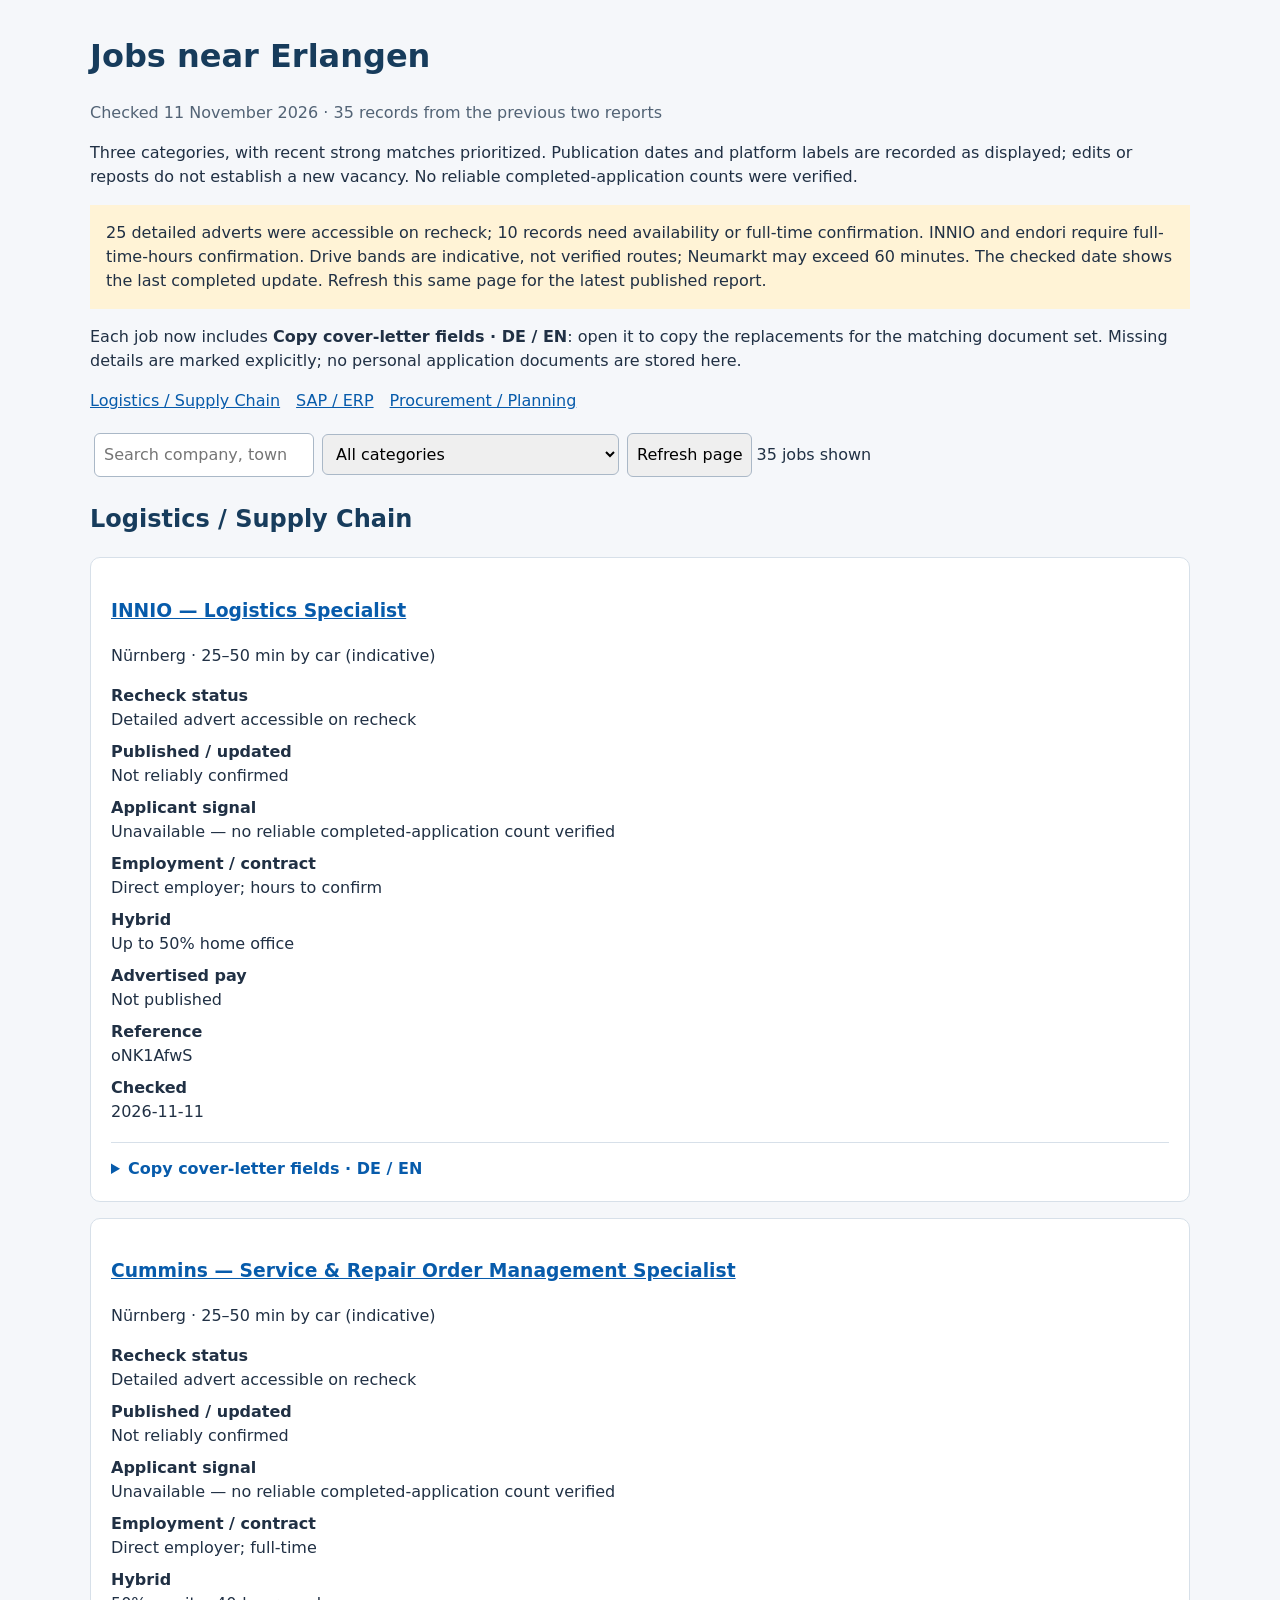
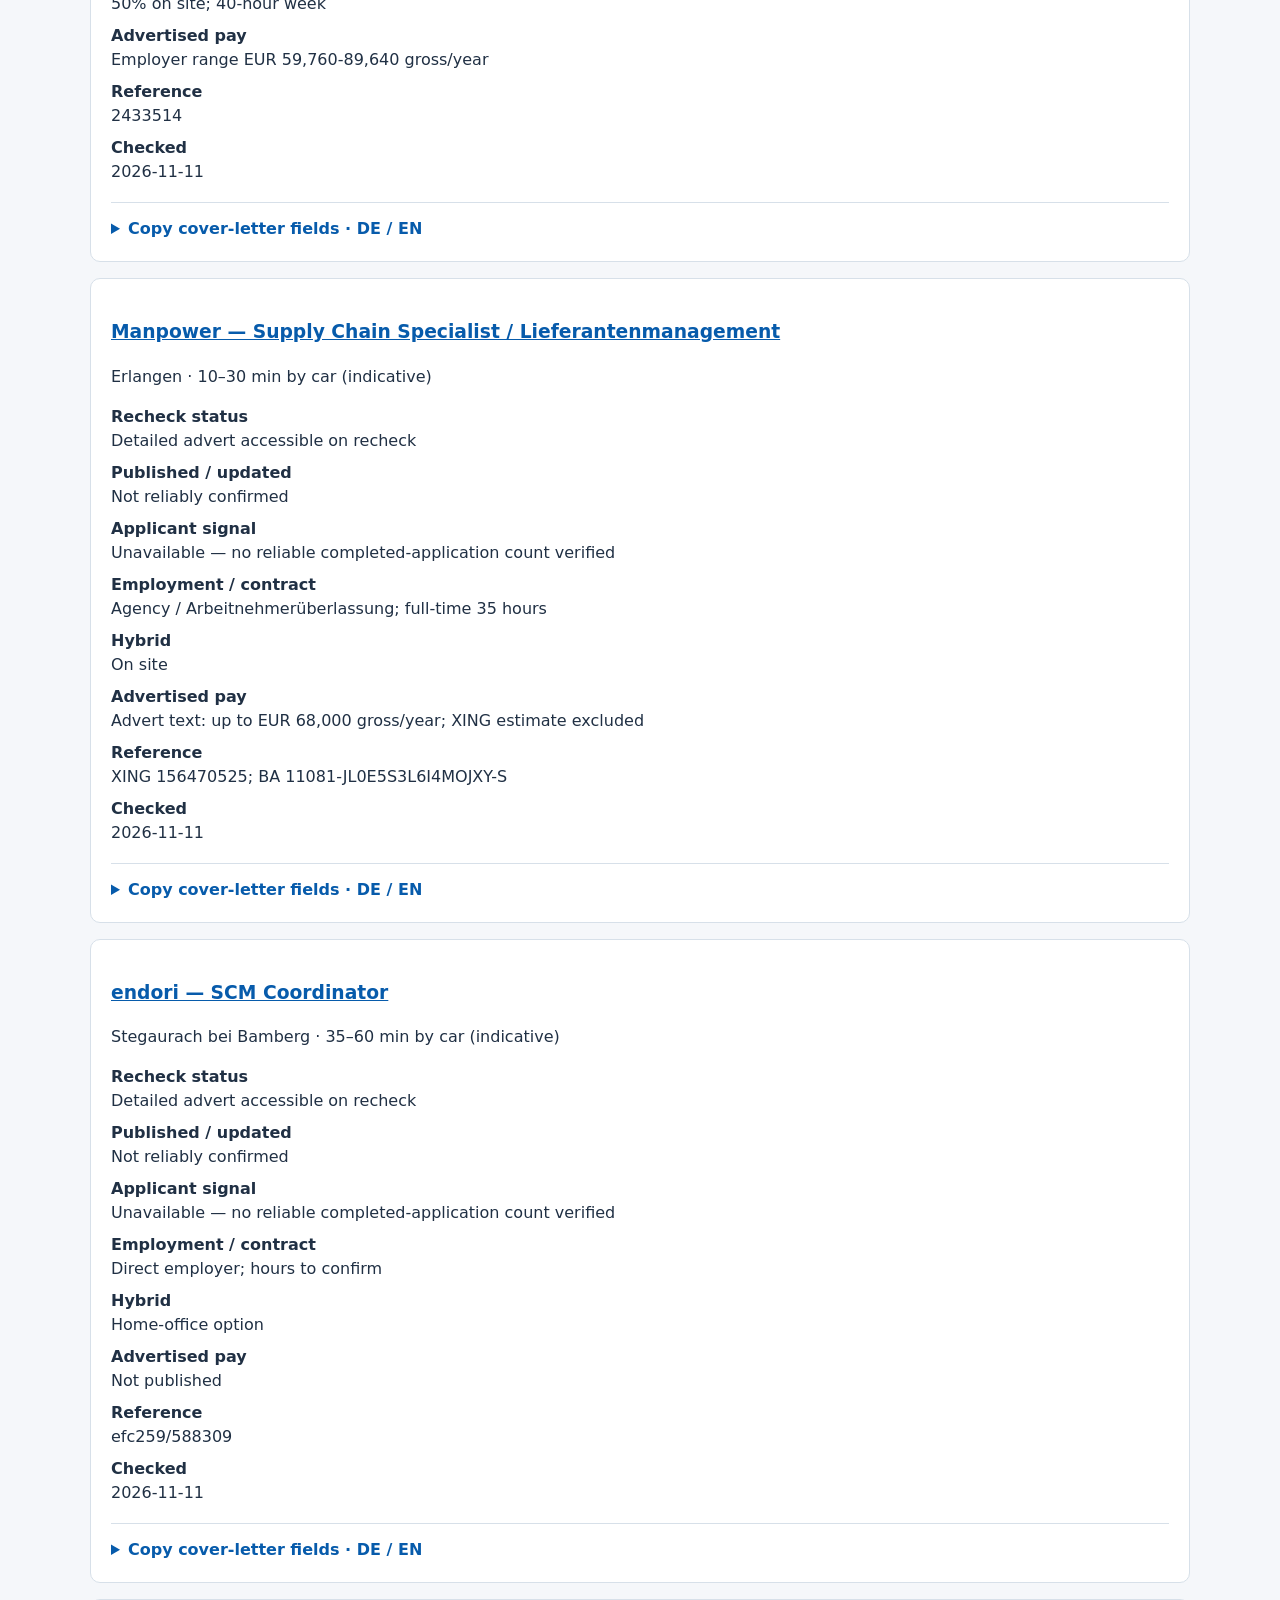
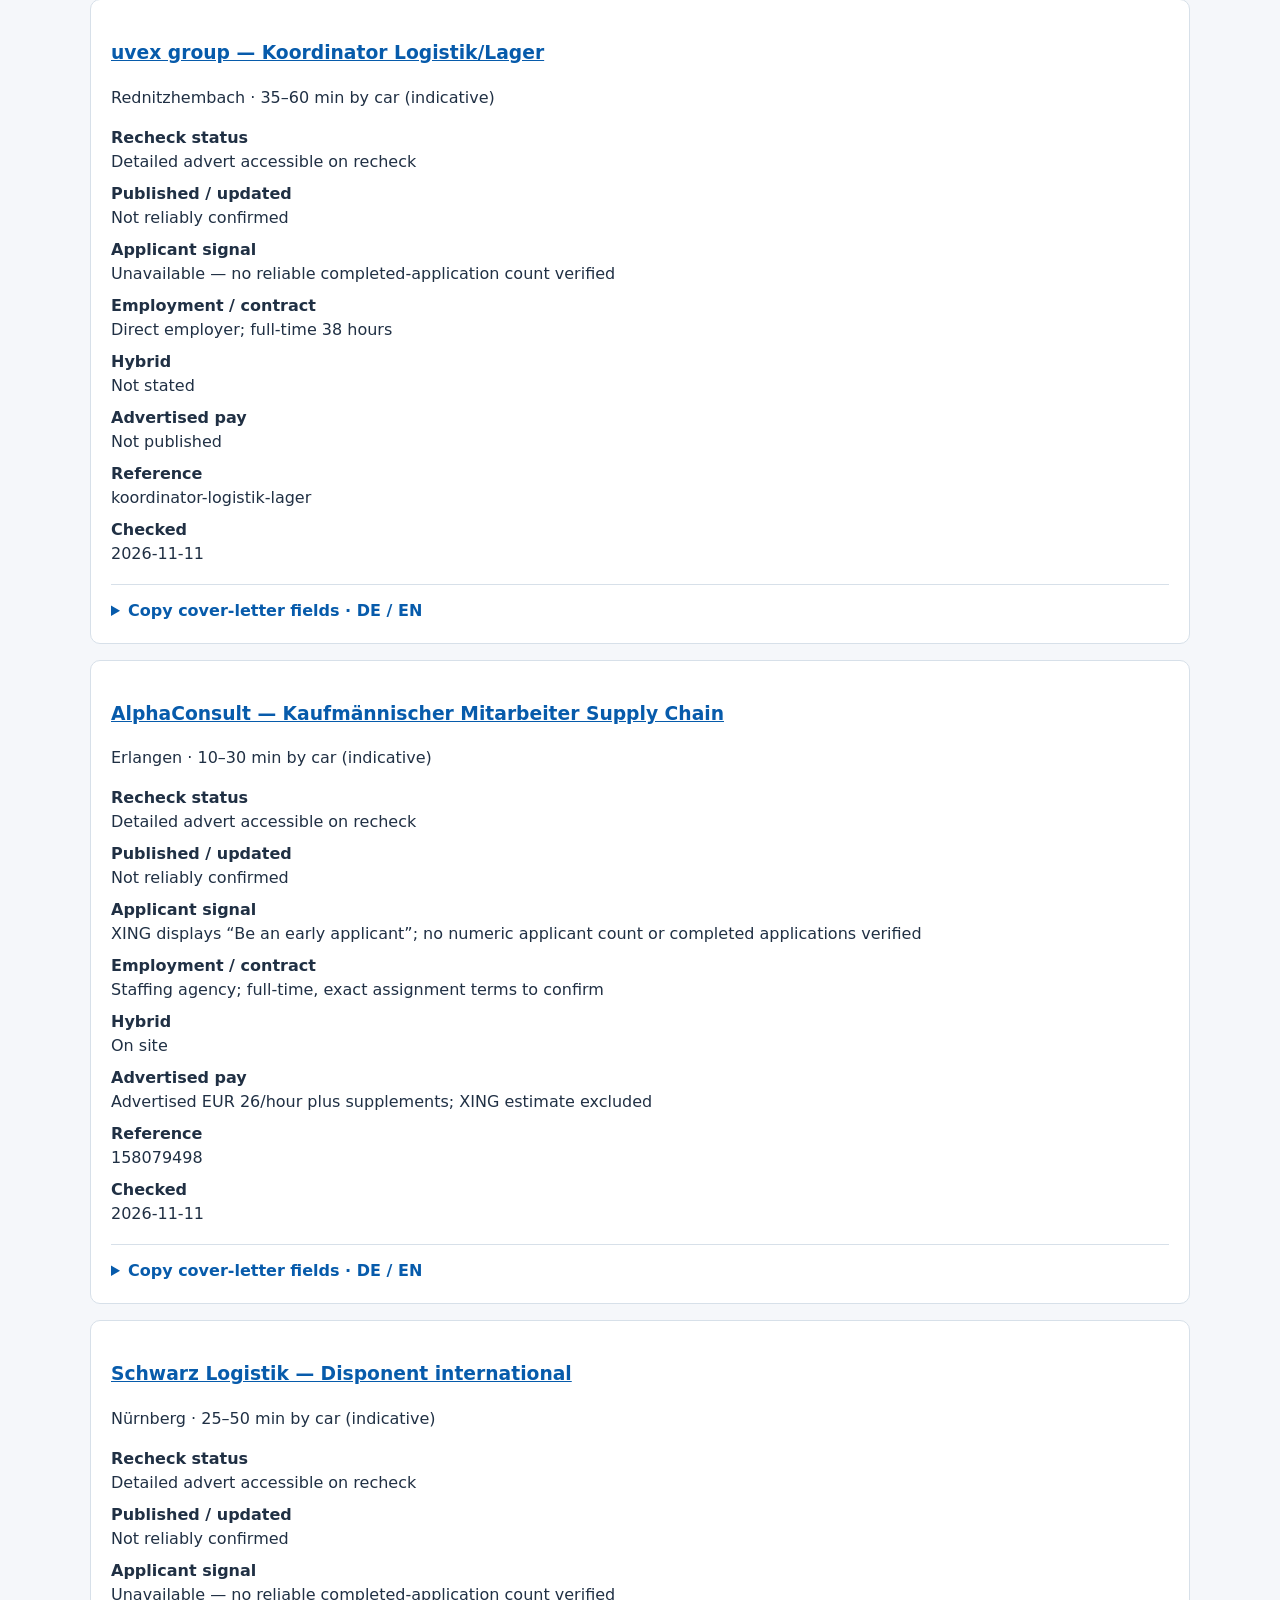
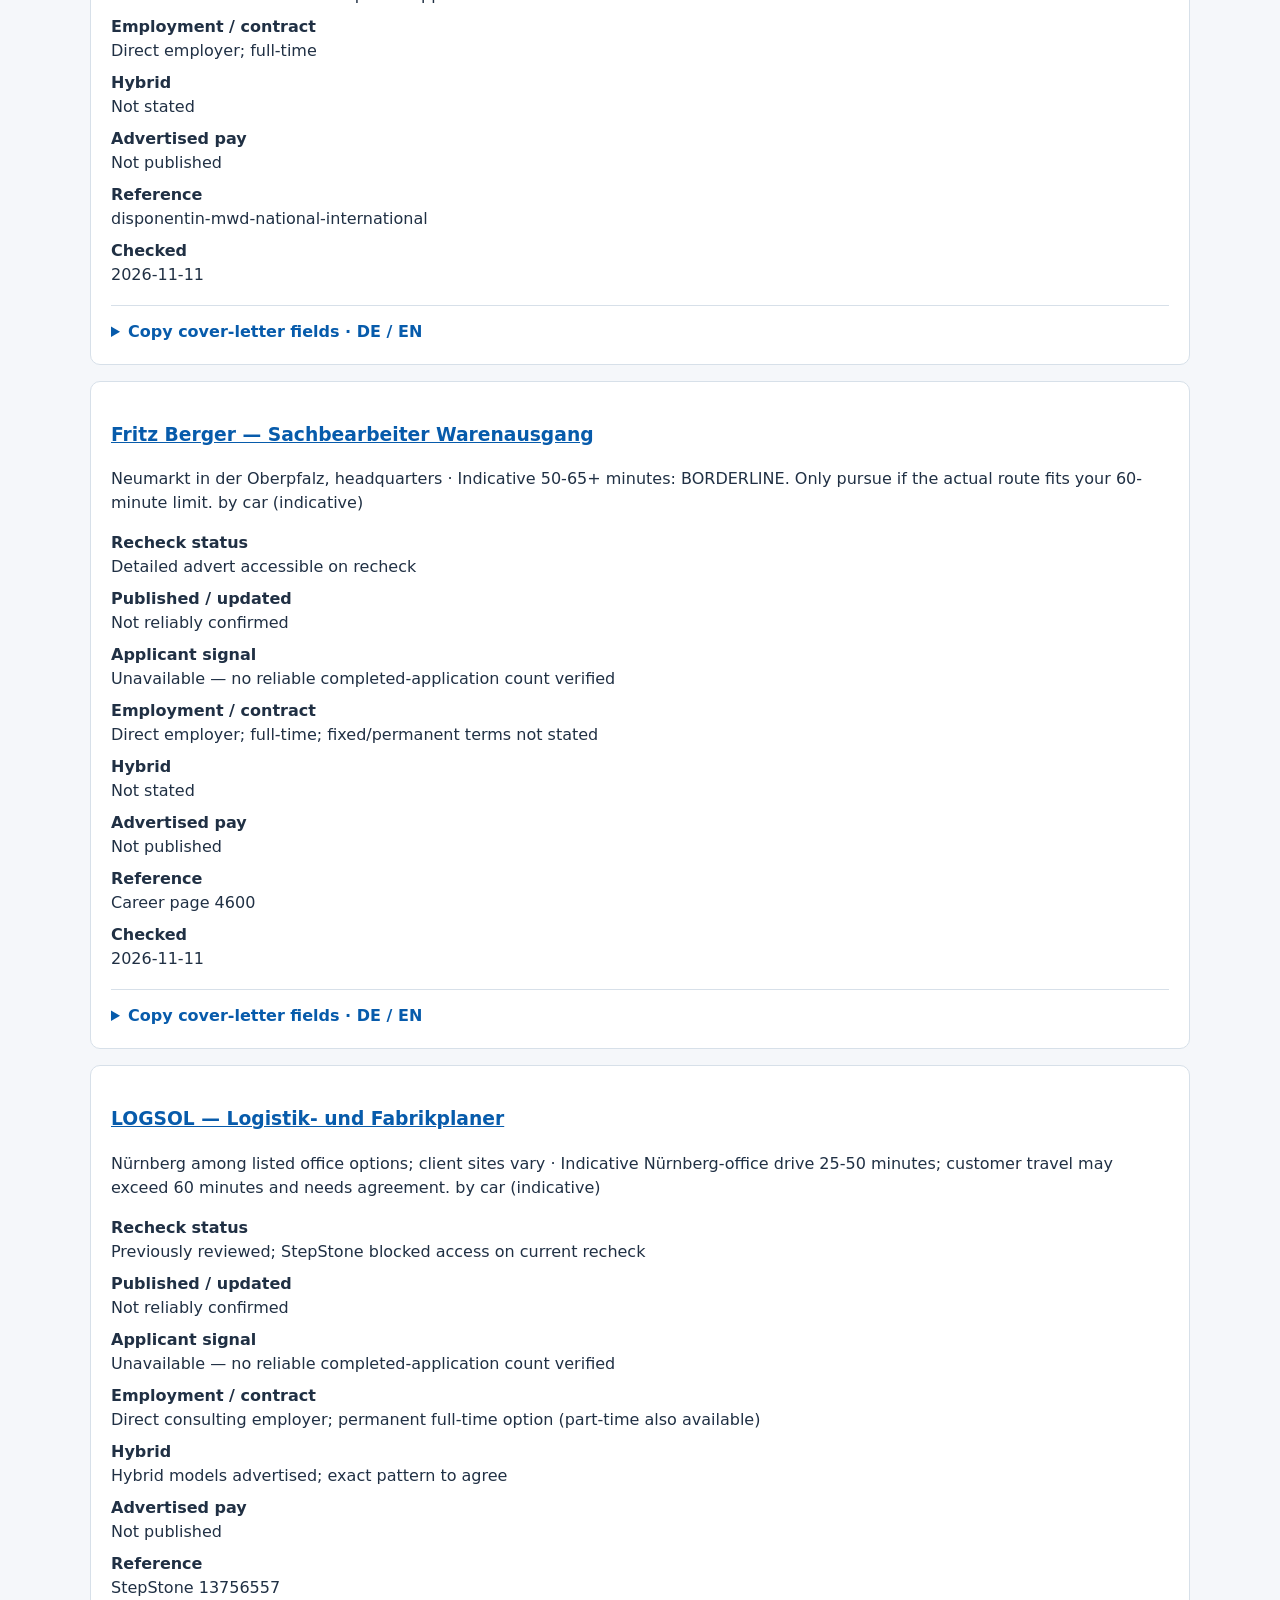
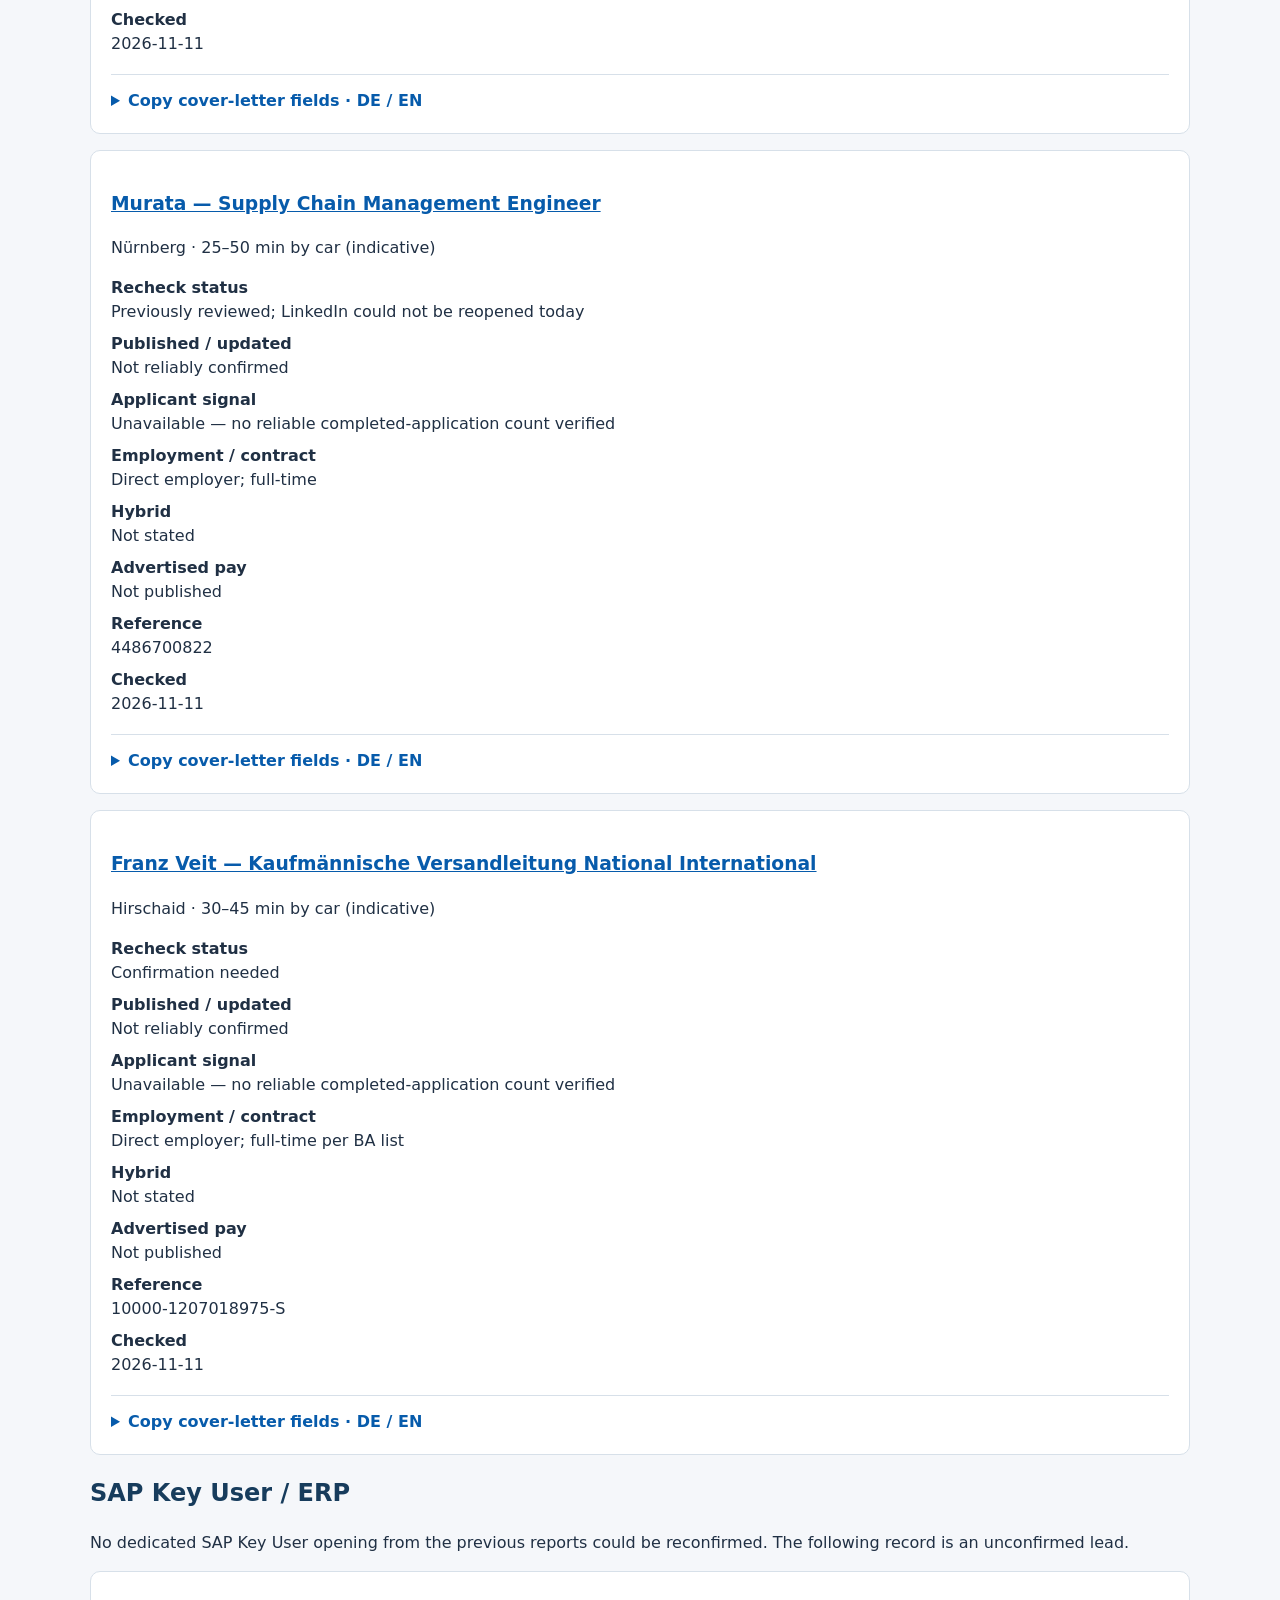
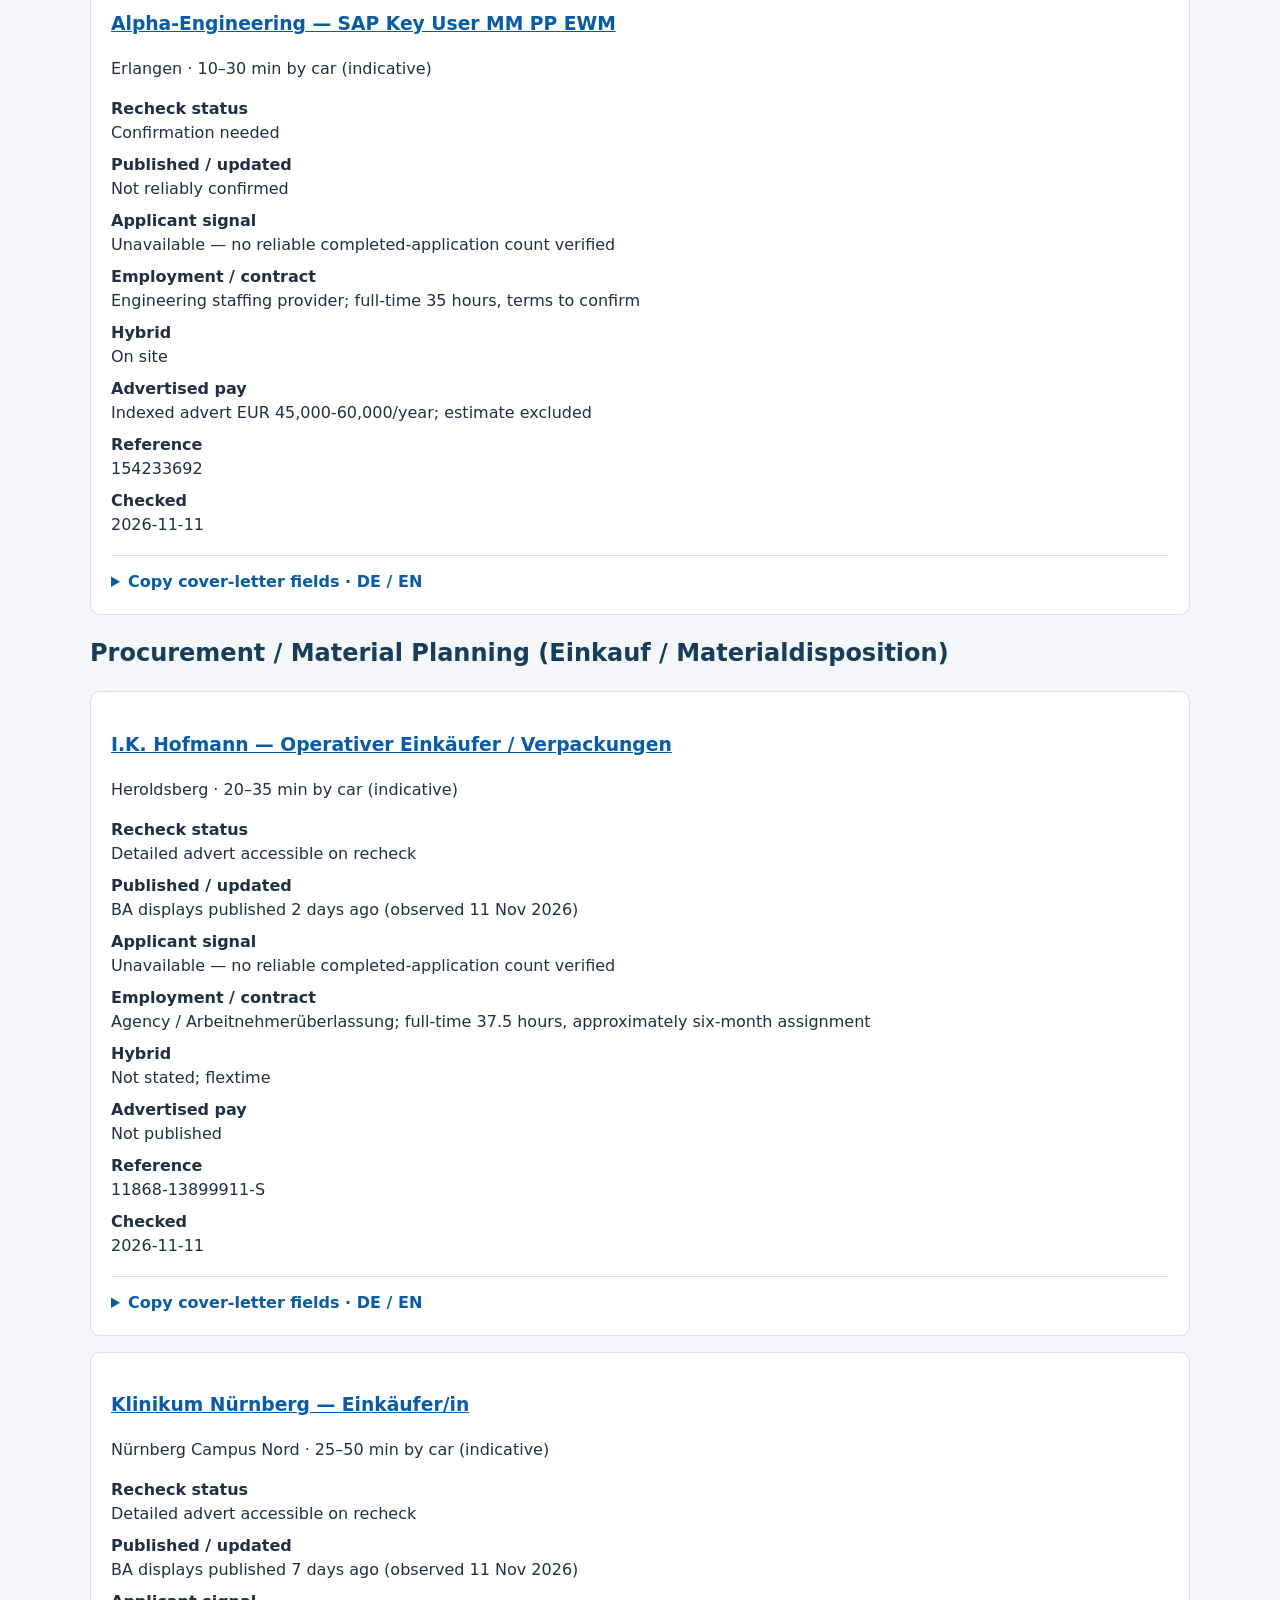
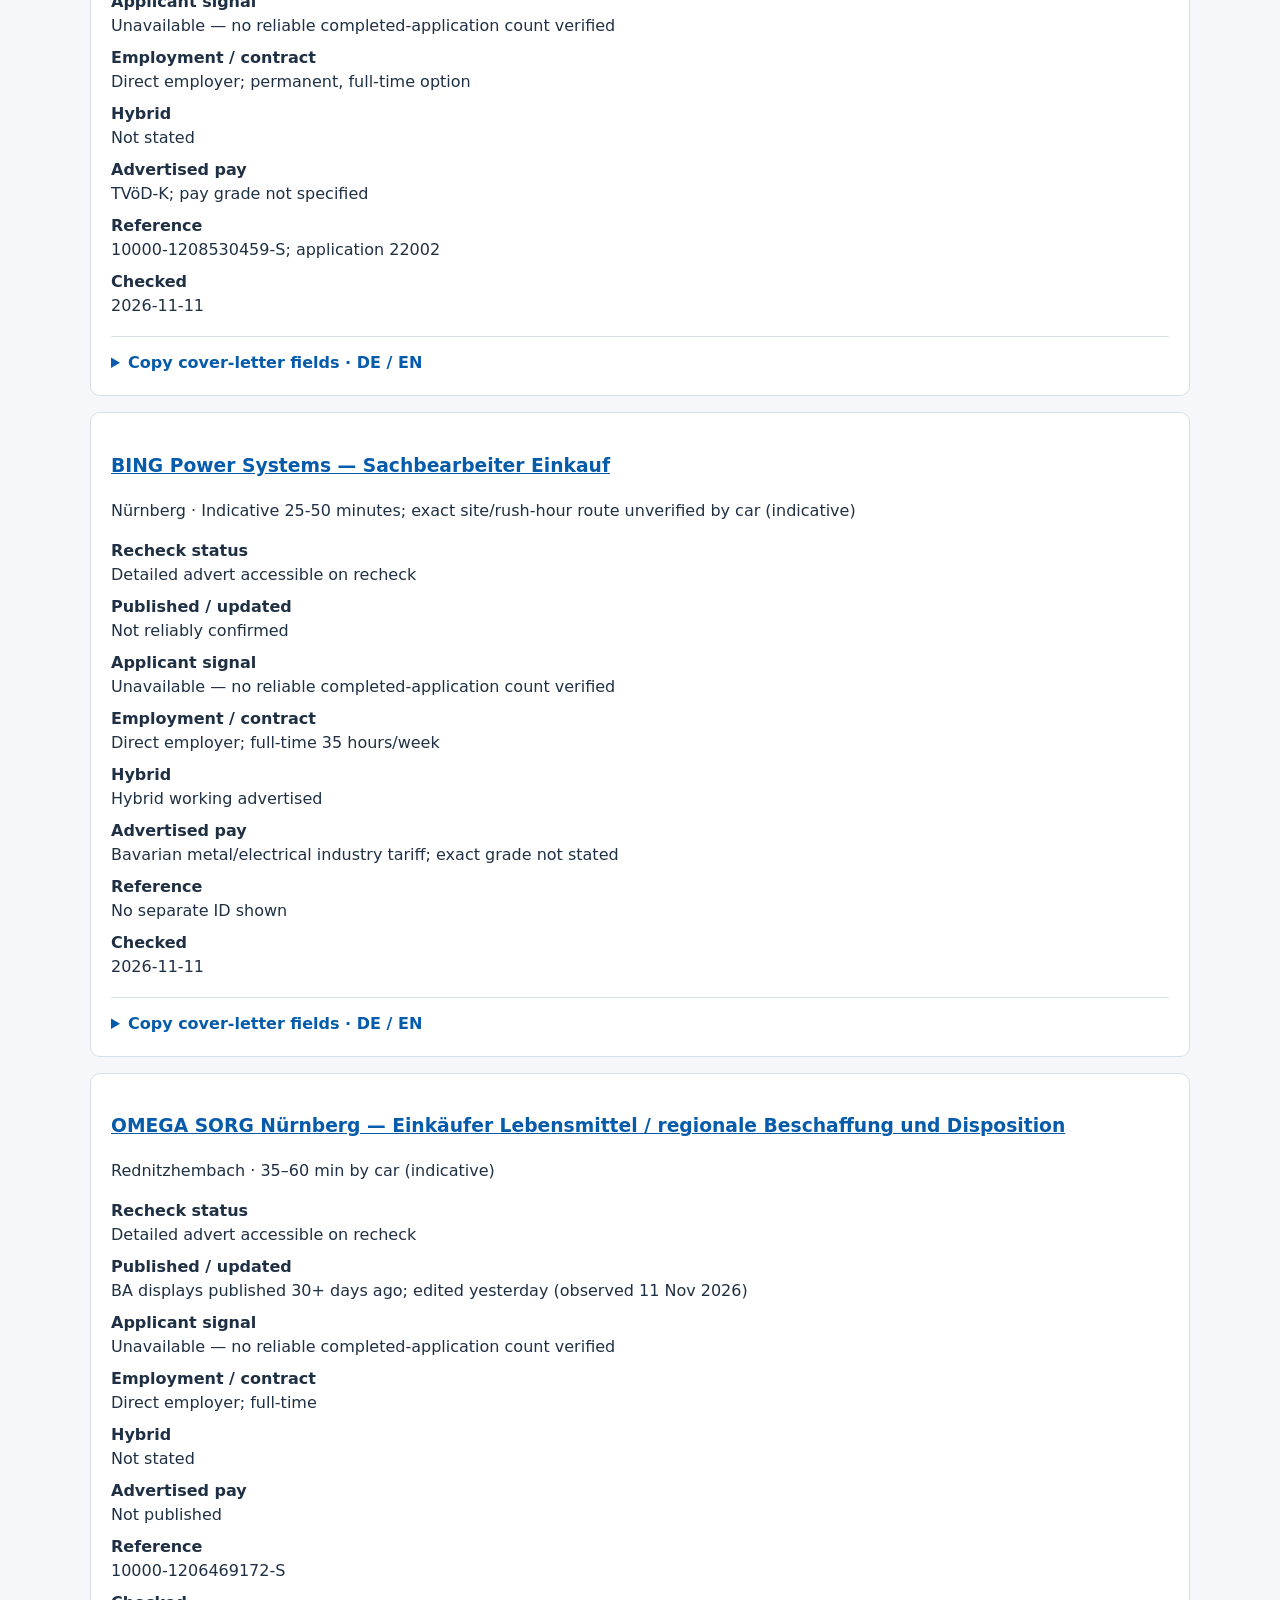
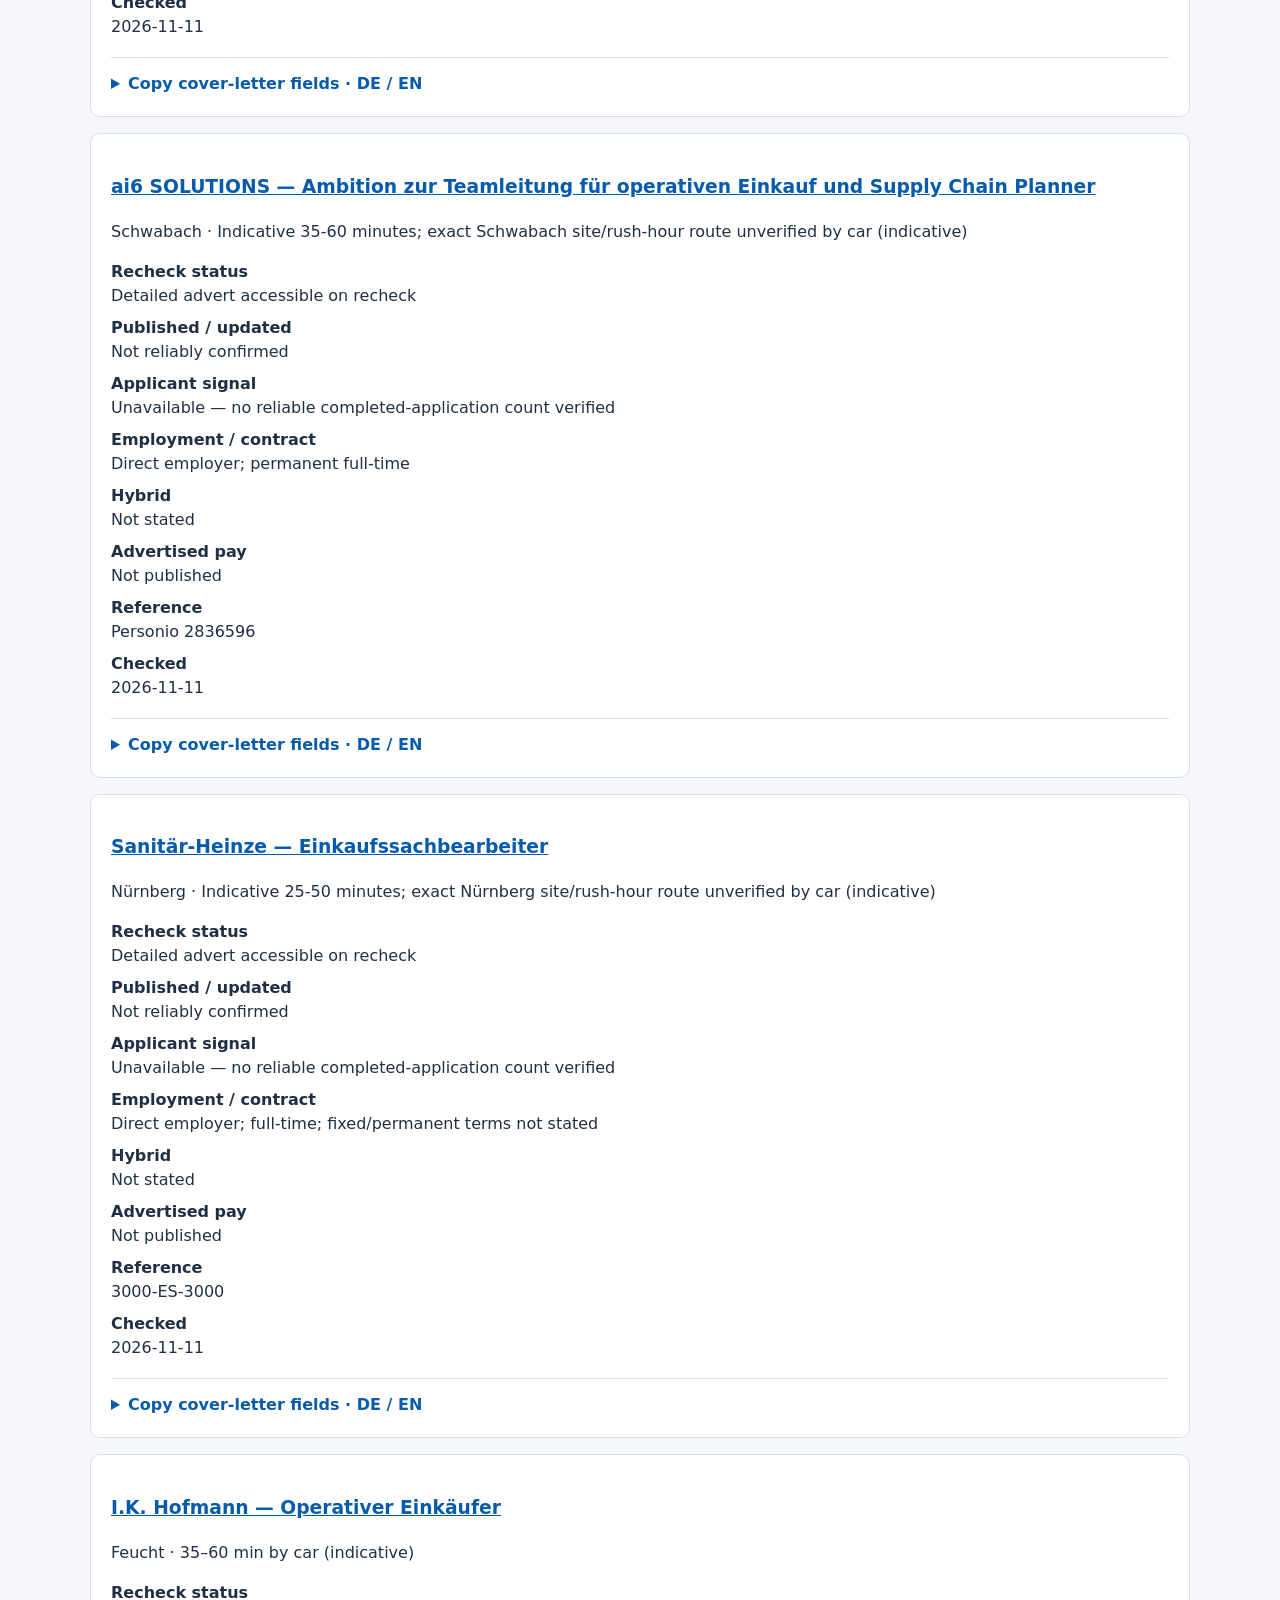
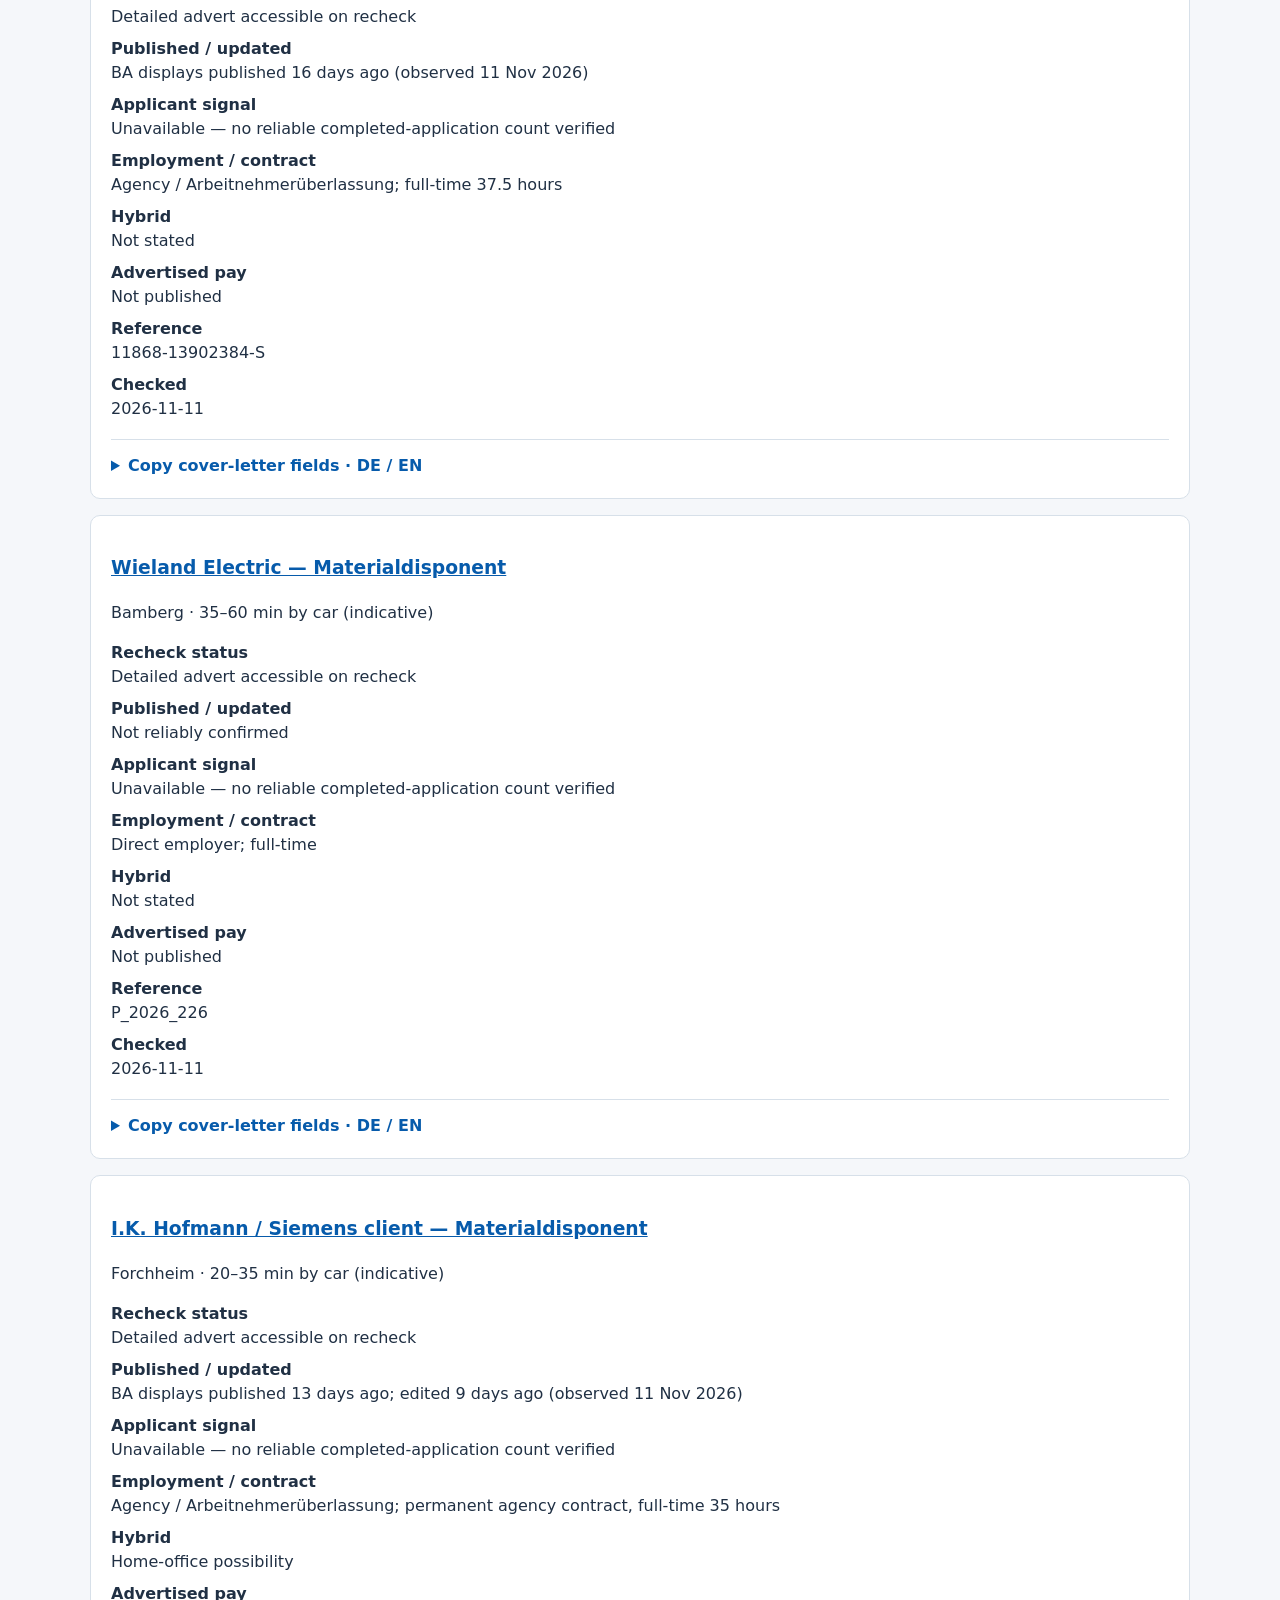
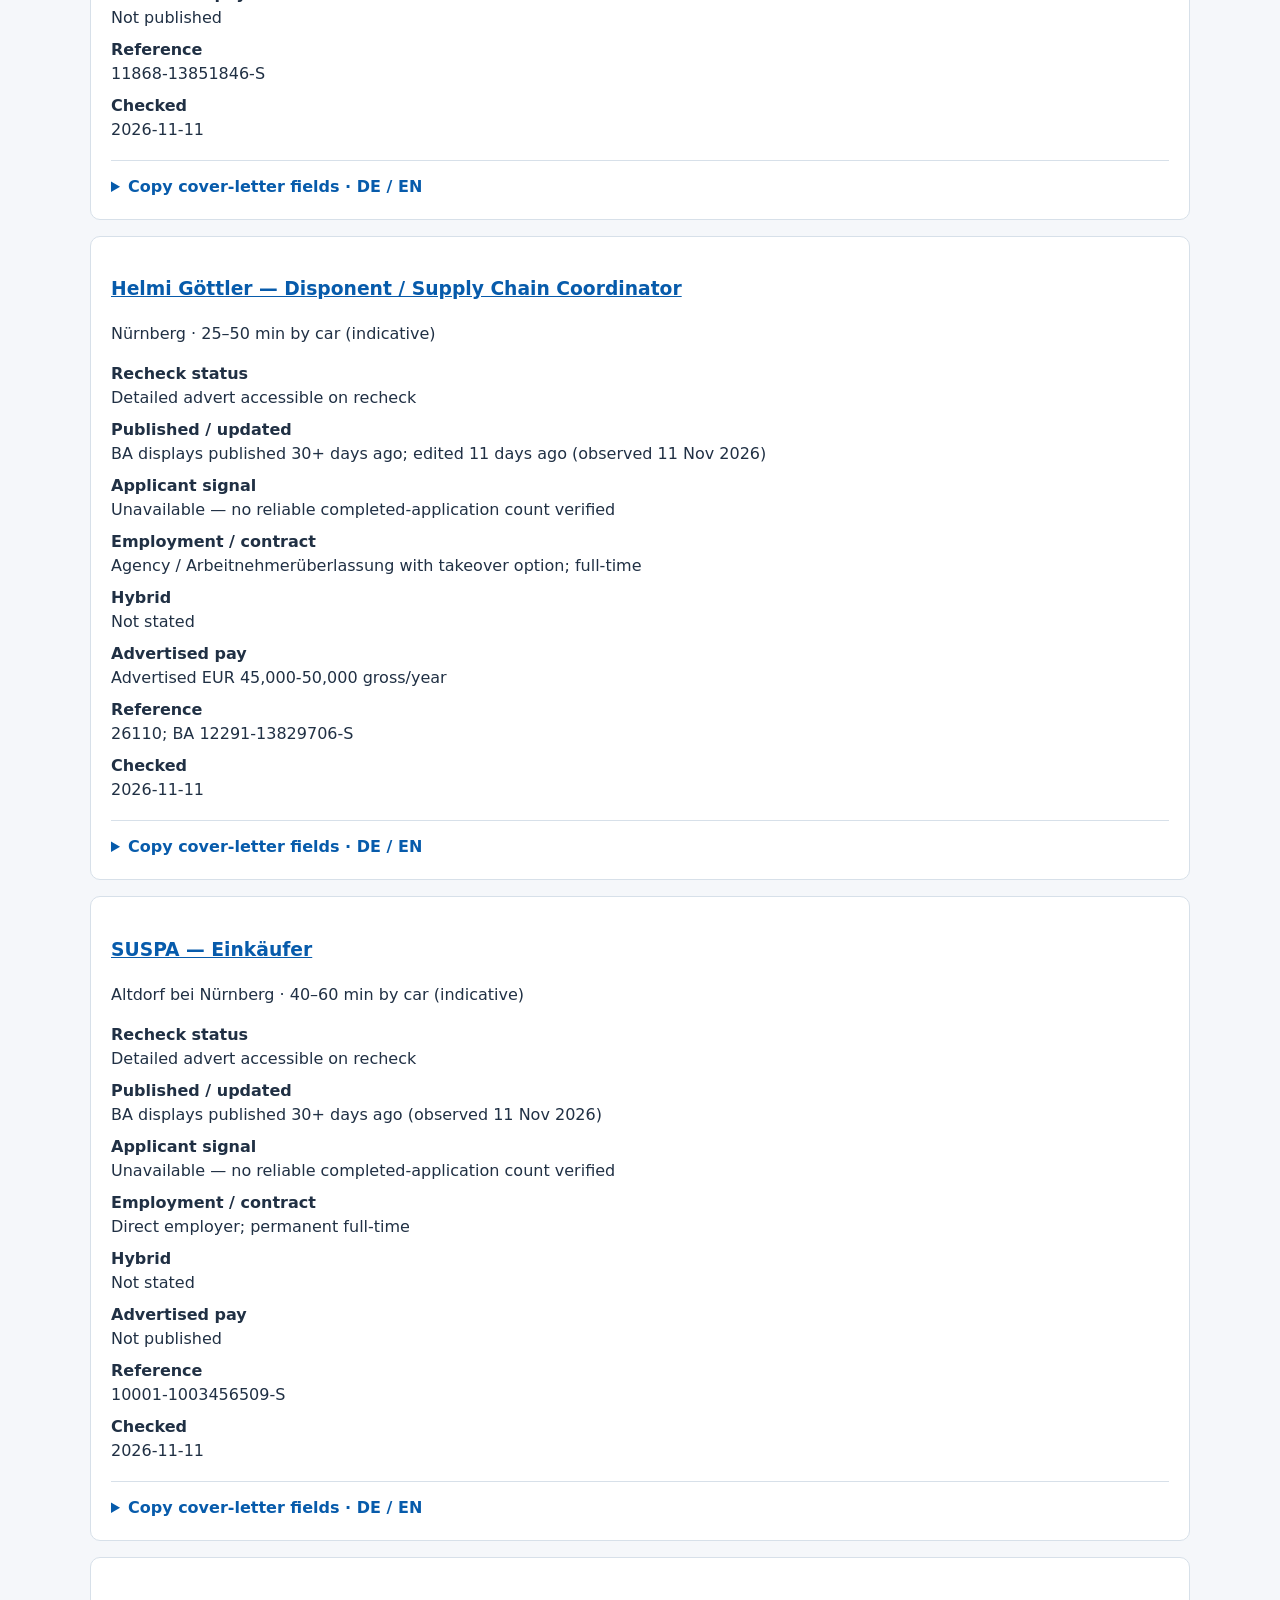
==== commit 11b91e2d: "Add bilingual copy fields for every cover-letter placeholder" ====
--- a/reports/2026-11-11.html
+++ b/reports/2026-11-11.html
@@ -1 +1,90 @@
-<!doctype html><html lang="en"><head><meta charset="utf-8"><meta name="viewport" content="width=device-width, initial-scale=1"><meta name="robots" content="noindex,nofollow"><title>Jobs near Erlangen</title><style>body{font:16px/1.5 system-ui,sans-serif;color:#203044;max-width:1100px;margin:32px auto;padding:0 20px;background:#f5f7fa}h1,h2{color:#173c5c}article{background:white;padding:20px;border:1px solid #d7e0e9;border-radius:10px;margin:16px 0}a{color:#075bab}dt{font-weight:650}dd{margin:0 0 8px}.warn{background:#fff3d6;padding:16px}input,select,button{font:inherit;padding:9px;margin:4px;border:1px solid #aab8c7;border-radius:6px}nav a{margin-right:16px}.muted{color:#526375}@media print{input,select,button{display:none}article{break-inside:avoid}}</style></head><body><h1>Jobs near Erlangen</h1><p class="muted">Checked 11 November 2026 · 35 records from the previous two reports</p><p>Three categories, with recent strong matches prioritized. Publication dates and platform labels are recorded as displayed; edits or reposts do not establish a new vacancy. No reliable completed-application counts were verified.</p><p class="warn">25 detailed adverts were accessible on recheck; 10 records need availability or full-time confirmation. INNIO and endori require full-time-hours confirmation. Drive bands are indicative, not verified routes; Neumarkt may exceed 60 minutes. The checked date shows the last completed update. Refresh this same page for the latest published report.</p><nav><a href="#cat1">Logistics / Supply Chain</a><a href="#cat2">SAP / ERP</a><a href="#cat3">Procurement / Planning</a></nav><p><input id="search" type="search" aria-label="Search jobs" placeholder="Search company, town or role"><select id="category" aria-label="Category"><option value="all">All categories</option><option value="1">Logistics / Supply Chain</option><option value="2">SAP Key User / ERP</option><option value="3">Procurement / Material Planning</option></select><button onclick="location.reload()">Refresh page</button><span id="count" aria-live="polite"></span></p><section data-category="1"><h2 id="cat1">Logistics / Supply Chain</h2><article><h3><a target="_blank" rel="noopener noreferrer" href="https://jobs.jobvite.com/innio/job/oNK1AfwS">INNIO — Logistics Specialist</a></h3><p>Nürnberg · 25–50 min by car (indicative)</p><dl><dt>Recheck status</dt><dd>Detailed advert accessible on recheck</dd><dt>Published / updated</dt><dd>Not reliably confirmed</dd><dt>Applicant signal</dt><dd>Unavailable — no reliable completed-application count verified</dd><dt>Employment / contract</dt><dd>Direct employer; hours to confirm</dd><dt>Hybrid</dt><dd>Up to 50% home office</dd><dt>Advertised pay</dt><dd>Not published</dd><dt>Reference</dt><dd>oNK1AfwS</dd><dt>Checked</dt><dd>2026-11-11</dd></dl></article><article><h3><a target="_blank" rel="noopener noreferrer" href="https://de.indeed.com/viewjob?jk=fcc4599b637b44c7">Cummins — Service &amp; Repair Order Management Specialist</a></h3><p>Nürnberg · 25–50 min by car (indicative)</p><dl><dt>Recheck status</dt><dd>Detailed advert accessible on recheck</dd><dt>Published / updated</dt><dd>Not reliably confirmed</dd><dt>Applicant signal</dt><dd>Unavailable — no reliable completed-application count verified</dd><dt>Employment / contract</dt><dd>Direct employer; full-time</dd><dt>Hybrid</dt><dd>50% on site; 40-hour week</dd><dt>Advertised pay</dt><dd>Employer range EUR 59,760-89,640 gross/year</dd><dt>Reference</dt><dd>2433514</dd><dt>Checked</dt><dd>2026-11-11</dd></dl></article><article><h3><a target="_blank" rel="noopener noreferrer" href="https://www.xing.com/jobs/erlangen-supply-chain-specialist-156470525">Manpower — Supply Chain Specialist / Lieferantenmanagement</a></h3><p>Erlangen · 10–30 min by car (indicative)</p><dl><dt>Recheck status</dt><dd>Detailed advert accessible on recheck</dd><dt>Published / updated</dt><dd>Not reliably confirmed</dd><dt>Applicant signal</dt><dd>Unavailable — no reliable completed-application count verified</dd><dt>Employment / contract</dt><dd>Agency / Arbeitnehmerüberlassung; full-time 35 hours</dd><dt>Hybrid</dt><dd>On site</dd><dt>Advertised pay</dt><dd>Advert text: up to EUR 68,000 gross/year; XING estimate excluded</dd><dt>Reference</dt><dd>XING 156470525; BA 11081-JL0E5S3L6I4MOJXY-S</dd><dt>Checked</dt><dd>2026-11-11</dd></dl></article><article><h3><a target="_blank" rel="noopener noreferrer" href="https://www.endori.de/karriere/standort-deutschland/scm-coordinator/efc259/588309">endori — SCM Coordinator</a></h3><p>Stegaurach bei Bamberg · 35–60 min by car (indicative)</p><dl><dt>Recheck status</dt><dd>Detailed advert accessible on recheck</dd><dt>Published / updated</dt><dd>Not reliably confirmed</dd><dt>Applicant signal</dt><dd>Unavailable — no reliable completed-application count verified</dd><dt>Employment / contract</dt><dd>Direct employer; hours to confirm</dd><dt>Hybrid</dt><dd>Home-office option</dd><dt>Advertised pay</dt><dd>Not published</dd><dt>Reference</dt><dd>efc259/588309</dd><dt>Checked</dt><dd>2026-11-11</dd></dl></article><article><h3><a target="_blank" rel="noopener noreferrer" href="https://www.uvex-group.com/de/karriere/stellenangebote/details/koordinator-logistik-lager/">uvex group — Koordinator Logistik/Lager</a></h3><p>Rednitzhembach · 35–60 min by car (indicative)</p><dl><dt>Recheck status</dt><dd>Detailed advert accessible on recheck</dd><dt>Published / updated</dt><dd>Not reliably confirmed</dd><dt>Applicant signal</dt><dd>Unavailable — no reliable completed-application count verified</dd><dt>Employment / contract</dt><dd>Direct employer; full-time 38 hours</dd><dt>Hybrid</dt><dd>Not stated</dd><dt>Advertised pay</dt><dd>Not published</dd><dt>Reference</dt><dd>koordinator-logistik-lager</dd><dt>Checked</dt><dd>2026-11-11</dd></dl></article><article><h3><a target="_blank" rel="noopener noreferrer" href="https://www.xing.com/jobs/erlangen-kaufmaennischer-mitarbeiter-supply-chain-158079498">AlphaConsult — Kaufmännischer Mitarbeiter Supply Chain</a></h3><p>Erlangen · 10–30 min by car (indicative)</p><dl><dt>Recheck status</dt><dd>Detailed advert accessible on recheck</dd><dt>Published / updated</dt><dd>Not reliably confirmed</dd><dt>Applicant signal</dt><dd>XING displays “Be an early applicant”; no numeric applicant count or completed applications verified</dd><dt>Employment / contract</dt><dd>Staffing agency; full-time, exact assignment terms to confirm</dd><dt>Hybrid</dt><dd>On site</dd><dt>Advertised pay</dt><dd>Advertised EUR 26/hour plus supplements; XING estimate excluded</dd><dt>Reference</dt><dd>158079498</dd><dt>Checked</dt><dd>2026-11-11</dd></dl></article><article><h3><a target="_blank" rel="noopener noreferrer" href="https://www.schwarz-logistik.de/de/karriere/sl-stellenangebot.php?p=disponentin-mwd-national-international">Schwarz Logistik — Disponent international</a></h3><p>Nürnberg · 25–50 min by car (indicative)</p><dl><dt>Recheck status</dt><dd>Detailed advert accessible on recheck</dd><dt>Published / updated</dt><dd>Not reliably confirmed</dd><dt>Applicant signal</dt><dd>Unavailable — no reliable completed-application count verified</dd><dt>Employment / contract</dt><dd>Direct employer; full-time</dd><dt>Hybrid</dt><dd>Not stated</dd><dt>Advertised pay</dt><dd>Not published</dd><dt>Reference</dt><dd>disponentin-mwd-national-international</dd><dt>Checked</dt><dd>2026-11-11</dd></dl></article><article><h3><a target="_blank" rel="noopener noreferrer" href="https://www.fritz-berger.de/karriere/karriereportal/sachbearbeiter-m-w-d-warenausgang-4600/">Fritz Berger — Sachbearbeiter Warenausgang</a></h3><p>Neumarkt in der Oberpfalz, headquarters · Indicative 50-65+ minutes: BORDERLINE. Only pursue if the actual route fits your 60-minute limit. by car (indicative)</p><dl><dt>Recheck status</dt><dd>Detailed advert accessible on recheck</dd><dt>Published / updated</dt><dd>Not reliably confirmed</dd><dt>Applicant signal</dt><dd>Unavailable — no reliable completed-application count verified</dd><dt>Employment / contract</dt><dd>Direct employer; full-time; fixed/permanent terms not stated</dd><dt>Hybrid</dt><dd>Not stated</dd><dt>Advertised pay</dt><dd>Not published</dd><dt>Reference</dt><dd>Career page 4600</dd><dt>Checked</dt><dd>2026-11-11</dd></dl></article><article><h3><a target="_blank" rel="noopener noreferrer" href="https://www.stepstone.de/stellenangebote--Logistik-und-Fabrikplaner-m-w-d-Dresden-Muenchen-Chemnitz-Stuttgart-Leipzig-Nuernberg-Hamburg-Dortmund-bundesweit-LOGSOL-GmbH--13756557-inline.html">LOGSOL — Logistik- und Fabrikplaner</a></h3><p>Nürnberg among listed office options; client sites vary · Indicative Nürnberg-office drive 25-50 minutes; customer travel may exceed 60 minutes and needs agreement. by car (indicative)</p><dl><dt>Recheck status</dt><dd>Previously reviewed; StepStone blocked access on current recheck</dd><dt>Published / updated</dt><dd>Not reliably confirmed</dd><dt>Applicant signal</dt><dd>Unavailable — no reliable completed-application count verified</dd><dt>Employment / contract</dt><dd>Direct consulting employer; permanent full-time option (part-time also available)</dd><dt>Hybrid</dt><dd>Hybrid models advertised; exact pattern to agree</dd><dt>Advertised pay</dt><dd>Not published</dd><dt>Reference</dt><dd>StepStone 13756557</dd><dt>Checked</dt><dd>2026-11-11</dd></dl></article><article><h3><a target="_blank" rel="noopener noreferrer" href="https://de.linkedin.com/jobs/view/supply-chain-management-engineer-at-murata-4486700822">Murata — Supply Chain Management Engineer</a></h3><p>Nürnberg · 25–50 min by car (indicative)</p><dl><dt>Recheck status</dt><dd>Previously reviewed; LinkedIn could not be reopened today</dd><dt>Published / updated</dt><dd>Not reliably confirmed</dd><dt>Applicant signal</dt><dd>Unavailable — no reliable completed-application count verified</dd><dt>Employment / contract</dt><dd>Direct employer; full-time</dd><dt>Hybrid</dt><dd>Not stated</dd><dt>Advertised pay</dt><dd>Not published</dd><dt>Reference</dt><dd>4486700822</dd><dt>Checked</dt><dd>2026-11-11</dd></dl></article><article><h3><a target="_blank" rel="noopener noreferrer" href="https://www.arbeitsagentur.de/jobsuche/jobdetail/10000-1207018975-S">Franz Veit — Kaufmännische Versandleitung National International</a></h3><p>Hirschaid · 30–45 min by car (indicative)</p><dl><dt>Recheck status</dt><dd>Confirmation needed</dd><dt>Published / updated</dt><dd>Not reliably confirmed</dd><dt>Applicant signal</dt><dd>Unavailable — no reliable completed-application count verified</dd><dt>Employment / contract</dt><dd>Direct employer; full-time per BA list</dd><dt>Hybrid</dt><dd>Not stated</dd><dt>Advertised pay</dt><dd>Not published</dd><dt>Reference</dt><dd>10000-1207018975-S</dd><dt>Checked</dt><dd>2026-11-11</dd></dl></article></section><section data-category="2"><h2 id="cat2">SAP Key User / ERP</h2><p>No dedicated SAP Key User opening from the previous reports could be reconfirmed. The following record is an unconfirmed lead.</p><article><h3><a target="_blank" rel="noopener noreferrer" href="https://www.xing.com/jobs/erlangen-sap-key-user-erlangen-alpha-engineering-kg-154233692">Alpha-Engineering — SAP Key User MM PP EWM</a></h3><p>Erlangen · 10–30 min by car (indicative)</p><dl><dt>Recheck status</dt><dd>Confirmation needed</dd><dt>Published / updated</dt><dd>Not reliably confirmed</dd><dt>Applicant signal</dt><dd>Unavailable — no reliable completed-application count verified</dd><dt>Employment / contract</dt><dd>Engineering staffing provider; full-time 35 hours, terms to confirm</dd><dt>Hybrid</dt><dd>On site</dd><dt>Advertised pay</dt><dd>Indexed advert EUR 45,000-60,000/year; estimate excluded</dd><dt>Reference</dt><dd>154233692</dd><dt>Checked</dt><dd>2026-11-11</dd></dl></article></section><section data-category="3"><h2 id="cat3">Procurement / Material Planning (Einkauf / Materialdisposition)</h2><article><h3><a target="_blank" rel="noopener noreferrer" href="https://www.arbeitsagentur.de/jobsuche/jobdetail/11868-13899911-S">I.K. Hofmann — Operativer Einkäufer / Verpackungen</a></h3><p>Heroldsberg · 20–35 min by car (indicative)</p><dl><dt>Recheck status</dt><dd>Detailed advert accessible on recheck</dd><dt>Published / updated</dt><dd>BA displays published 2 days ago (observed 11 Nov 2026)</dd><dt>Applicant signal</dt><dd>Unavailable — no reliable completed-application count verified</dd><dt>Employment / contract</dt><dd>Agency / Arbeitnehmerüberlassung; full-time 37.5 hours, approximately six-month assignment</dd><dt>Hybrid</dt><dd>Not stated; flextime</dd><dt>Advertised pay</dt><dd>Not published</dd><dt>Reference</dt><dd>11868-13899911-S</dd><dt>Checked</dt><dd>2026-11-11</dd></dl></article><article><h3><a target="_blank" rel="noopener noreferrer" href="https://www.arbeitsagentur.de/jobsuche/jobdetail/10000-1208530459-S">Klinikum Nürnberg — Einkäufer/in</a></h3><p>Nürnberg Campus Nord · 25–50 min by car (indicative)</p><dl><dt>Recheck status</dt><dd>Detailed advert accessible on recheck</dd><dt>Published / updated</dt><dd>BA displays published 7 days ago (observed 11 Nov 2026)</dd><dt>Applicant signal</dt><dd>Unavailable — no reliable completed-application count verified</dd><dt>Employment / contract</dt><dd>Direct employer; permanent, full-time option</dd><dt>Hybrid</dt><dd>Not stated</dd><dt>Advertised pay</dt><dd>TVöD-K; pay grade not specified</dd><dt>Reference</dt><dd>10000-1208530459-S; application 22002</dd><dt>Checked</dt><dd>2026-11-11</dd></dl></article><article><h3><a target="_blank" rel="noopener noreferrer" href="https://www.bingpower.de/job/sachbearbeiter-einkauf-m-w-d-in-vollzeit-35-std-woche/">BING Power Systems — Sachbearbeiter Einkauf</a></h3><p>Nürnberg · Indicative 25-50 minutes; exact site/rush-hour route unverified by car (indicative)</p><dl><dt>Recheck status</dt><dd>Detailed advert accessible on recheck</dd><dt>Published / updated</dt><dd>Not reliably confirmed</dd><dt>Applicant signal</dt><dd>Unavailable — no reliable completed-application count verified</dd><dt>Employment / contract</dt><dd>Direct employer; full-time 35 hours/week</dd><dt>Hybrid</dt><dd>Hybrid working advertised</dd><dt>Advertised pay</dt><dd>Bavarian metal/electrical industry tariff; exact grade not stated</dd><dt>Reference</dt><dd>No separate ID shown</dd><dt>Checked</dt><dd>2026-11-11</dd></dl></article><article><h3><a target="_blank" rel="noopener noreferrer" href="https://www.arbeitsagentur.de/jobsuche/jobdetail/10000-1206469172-S">OMEGA SORG Nürnberg — Einkäufer Lebensmittel / regionale Beschaffung und Disposition</a></h3><p>Rednitzhembach · 35–60 min by car (indicative)</p><dl><dt>Recheck status</dt><dd>Detailed advert accessible on recheck</dd><dt>Published / updated</dt><dd>BA displays published 30+ days ago; edited yesterday (observed 11 Nov 2026)</dd><dt>Applicant signal</dt><dd>Unavailable — no reliable completed-application count verified</dd><dt>Employment / contract</dt><dd>Direct employer; full-time</dd><dt>Hybrid</dt><dd>Not stated</dd><dt>Advertised pay</dt><dd>Not published</dd><dt>Reference</dt><dd>10000-1206469172-S</dd><dt>Checked</dt><dd>2026-11-11</dd></dl></article><article><h3><a target="_blank" rel="noopener noreferrer" href="https://seleon.jobs.personio.de/job/2836596">ai6 SOLUTIONS — Ambition zur Teamleitung für operativen Einkauf und Supply Chain Planner</a></h3><p>Schwabach · Indicative 35-60 minutes; exact Schwabach site/rush-hour route unverified by car (indicative)</p><dl><dt>Recheck status</dt><dd>Detailed advert accessible on recheck</dd><dt>Published / updated</dt><dd>Not reliably confirmed</dd><dt>Applicant signal</dt><dd>Unavailable — no reliable completed-application count verified</dd><dt>Employment / contract</dt><dd>Direct employer; permanent full-time</dd><dt>Hybrid</dt><dd>Not stated</dd><dt>Advertised pay</dt><dd>Not published</dd><dt>Reference</dt><dd>Personio 2836596</dd><dt>Checked</dt><dd>2026-11-11</dd></dl></article><article><h3><a target="_blank" rel="noopener noreferrer" href="https://www.sanitaer-heinze.com/de/unternehmen/karriere/detail/einkaufssachbearbeiter-m/w/d-3/">Sanitär-Heinze — Einkaufssachbearbeiter</a></h3><p>Nürnberg · Indicative 25-50 minutes; exact Nürnberg site/rush-hour route unverified by car (indicative)</p><dl><dt>Recheck status</dt><dd>Detailed advert accessible on recheck</dd><dt>Published / updated</dt><dd>Not reliably confirmed</dd><dt>Applicant signal</dt><dd>Unavailable — no reliable completed-application count verified</dd><dt>Employment / contract</dt><dd>Direct employer; full-time; fixed/permanent terms not stated</dd><dt>Hybrid</dt><dd>Not stated</dd><dt>Advertised pay</dt><dd>Not published</dd><dt>Reference</dt><dd>3000-ES-3000</dd><dt>Checked</dt><dd>2026-11-11</dd></dl></article><article><h3><a target="_blank" rel="noopener noreferrer" href="https://www.arbeitsagentur.de/jobsuche/jobdetail/11868-13902384-S">I.K. Hofmann — Operativer Einkäufer</a></h3><p>Feucht · 35–60 min by car (indicative)</p><dl><dt>Recheck status</dt><dd>Detailed advert accessible on recheck</dd><dt>Published / updated</dt><dd>BA displays published 16 days ago (observed 11 Nov 2026)</dd><dt>Applicant signal</dt><dd>Unavailable — no reliable completed-application count verified</dd><dt>Employment / contract</dt><dd>Agency / Arbeitnehmerüberlassung; full-time 37.5 hours</dd><dt>Hybrid</dt><dd>Not stated</dd><dt>Advertised pay</dt><dd>Not published</dd><dt>Reference</dt><dd>11868-13902384-S</dd><dt>Checked</dt><dd>2026-11-11</dd></dl></article><article><h3><a target="_blank" rel="noopener noreferrer" href="https://de.indeed.com/viewjob?jk=e16465efc8cea91b">Wieland Electric — Materialdisponent</a></h3><p>Bamberg · 35–60 min by car (indicative)</p><dl><dt>Recheck status</dt><dd>Detailed advert accessible on recheck</dd><dt>Published / updated</dt><dd>Not reliably confirmed</dd><dt>Applicant signal</dt><dd>Unavailable — no reliable completed-application count verified</dd><dt>Employment / contract</dt><dd>Direct employer; full-time</dd><dt>Hybrid</dt><dd>Not stated</dd><dt>Advertised pay</dt><dd>Not published</dd><dt>Reference</dt><dd>P_2026_226</dd><dt>Checked</dt><dd>2026-11-11</dd></dl></article><article><h3><a target="_blank" rel="noopener noreferrer" href="https://www.arbeitsagentur.de/jobsuche/jobdetail/11868-13851846-S">I.K. Hofmann / Siemens client — Materialdisponent</a></h3><p>Forchheim · 20–35 min by car (indicative)</p><dl><dt>Recheck status</dt><dd>Detailed advert accessible on recheck</dd><dt>Published / updated</dt><dd>BA displays published 13 days ago; edited 9 days ago (observed 11 Nov 2026)</dd><dt>Applicant signal</dt><dd>Unavailable — no reliable completed-application count verified</dd><dt>Employment / contract</dt><dd>Agency / Arbeitnehmerüberlassung; permanent agency contract, full-time 35 hours</dd><dt>Hybrid</dt><dd>Home-office possibility</dd><dt>Advertised pay</dt><dd>Not published</dd><dt>Reference</dt><dd>11868-13851846-S</dd><dt>Checked</dt><dd>2026-11-11</dd></dl></article><article><h3><a target="_blank" rel="noopener noreferrer" href="https://www.arbeitsagentur.de/jobsuche/jobdetail/12291-13829706-S">Helmi Göttler — Disponent / Supply Chain Coordinator</a></h3><p>Nürnberg · 25–50 min by car (indicative)</p><dl><dt>Recheck status</dt><dd>Detailed advert accessible on recheck</dd><dt>Published / updated</dt><dd>BA displays published 30+ days ago; edited 11 days ago (observed 11 Nov 2026)</dd><dt>Applicant signal</dt><dd>Unavailable — no reliable completed-application count verified</dd><dt>Employment / contract</dt><dd>Agency / Arbeitnehmerüberlassung with takeover option; full-time</dd><dt>Hybrid</dt><dd>Not stated</dd><dt>Advertised pay</dt><dd>Advertised EUR 45,000-50,000 gross/year</dd><dt>Reference</dt><dd>26110; BA 12291-13829706-S</dd><dt>Checked</dt><dd>2026-11-11</dd></dl></article><article><h3><a target="_blank" rel="noopener noreferrer" href="https://www.arbeitsagentur.de/jobsuche/jobdetail/10001-1003456509-S">SUSPA — Einkäufer</a></h3><p>Altdorf bei Nürnberg · 40–60 min by car (indicative)</p><dl><dt>Recheck status</dt><dd>Detailed advert accessible on recheck</dd><dt>Published / updated</dt><dd>BA displays published 30+ days ago (observed 11 Nov 2026)</dd><dt>Applicant signal</dt><dd>Unavailable — no reliable completed-application count verified</dd><dt>Employment / contract</dt><dd>Direct employer; permanent full-time</dd><dt>Hybrid</dt><dd>Not stated</dd><dt>Advertised pay</dt><dd>Not published</dd><dt>Reference</dt><dd>10001-1003456509-S</dd><dt>Checked</dt><dd>2026-11-11</dd></dl></article><article><h3><a target="_blank" rel="noopener noreferrer" href="https://www.stepstone.de/stellenangebote--Fertigungsdisponent-Produktionsplanung-Auftragssteuerung-m-w-d-Nuernberg-Gossen-Metrawatt-GmbH--14121315-inline.html">Gossen Metrawatt — Fertigungsdisponent / Produktionsplanung und Auftragssteuerung</a></h3><p>Nürnberg · 25–50 min by car (indicative)</p><dl><dt>Recheck status</dt><dd>Detailed advert accessible on recheck</dd><dt>Published / updated</dt><dd>Not reliably confirmed</dd><dt>Applicant signal</dt><dd>Unavailable — no reliable completed-application count verified</dd><dt>Employment / contract</dt><dd>Direct employer; permanent full-time</dd><dt>Hybrid</dt><dd>Partial home office advertised</dd><dt>Advertised pay</dt><dd>Not published</dd><dt>Reference</dt><dd>14121315</dd><dt>Checked</dt><dd>2026-11-11</dd></dl></article><article><h3><a target="_blank" rel="noopener noreferrer" href="https://www.stepstone.de/stellenangebote--Technischer-Einkaeufer-m-w-d-Nuernberg-NUERMONT-Installations-GmbH-Co-KG--14395984-inline.html">NÜRMONT Installations — Technischer Einkäufer</a></h3><p>Nürnberg · 25–50 min by car (indicative)</p><dl><dt>Recheck status</dt><dd>Detailed advert accessible on recheck</dd><dt>Published / updated</dt><dd>Not reliably confirmed</dd><dt>Applicant signal</dt><dd>Unavailable — no reliable completed-application count verified</dd><dt>Employment / contract</dt><dd>Direct employer; permanent full-time</dd><dt>Hybrid</dt><dd>Not stated</dd><dt>Advertised pay</dt><dd>Not published</dd><dt>Reference</dt><dd>14395984</dd><dt>Checked</dt><dd>2026-11-11</dd></dl></article><article><h3><a target="_blank" rel="noopener noreferrer" href="https://www.arbeitsagentur.de/jobsuche/jobdetail/10001-1003949279-S">Neumüller — Einkäufer / indirekte Beschaffung</a></h3><p>Nürnberg · 25–50 min by car (indicative)</p><dl><dt>Recheck status</dt><dd>Detailed advert accessible on recheck</dd><dt>Published / updated</dt><dd>BA displays published 7 days ago (observed 11 Nov 2026)</dd><dt>Applicant signal</dt><dd>Unavailable — no reliable completed-application count verified</dd><dt>Employment / contract</dt><dd>Agency / Arbeitnehmerüberlassung; permanent full-time option</dd><dt>Hybrid</dt><dd>Not stated</dd><dt>Advertised pay</dt><dd>Not published</dd><dt>Reference</dt><dd>10001-1003949279-S</dd><dt>Checked</dt><dd>2026-11-11</dd></dl></article><article><h3><a target="_blank" rel="noopener noreferrer" href="https://www.stepstone.de/stellenangebote--Indirekter-Einkaeufer-m-w-d-CAPEX-Dienstleistungen-Nuernberg-Gossen-Metrawatt-GmbH--14689579-inline.html">Gossen Metrawatt — Indirekter Einkäufer / CAPEX und Dienstleistungen</a></h3><p>Nürnberg Südwestpark · 25–50 min by car (indicative)</p><dl><dt>Recheck status</dt><dd>Detailed advert accessible on recheck</dd><dt>Published / updated</dt><dd>Not reliably confirmed</dd><dt>Applicant signal</dt><dd>Unavailable — no reliable completed-application count verified</dd><dt>Employment / contract</dt><dd>Direct employer; permanent full-time</dd><dt>Hybrid</dt><dd>Partial home office advertised</dd><dt>Advertised pay</dt><dd>Not published</dd><dt>Reference</dt><dd>14689579</dd><dt>Checked</dt><dd>2026-11-11</dd></dl></article><article><h3><a target="_blank" rel="noopener noreferrer" href="https://jobs.dis-ag.com/job/88ac2417-014f-4ccb-8e1d-b9439a67c64d/einkauferin-nurnberg-61113">DIS AG / unnamed client — Supply Chain Specialist</a></h3><p>Nürnberg · 25–50 min by car (indicative)</p><dl><dt>Recheck status</dt><dd>Confirmation needed</dd><dt>Published / updated</dt><dd>Not reliably confirmed</dd><dt>Applicant signal</dt><dd>Unavailable — no reliable completed-application count verified</dd><dt>Employment / contract</dt><dd>Agency direct placement; permanent full-time</dd><dt>Hybrid</dt><dd>Home office by agreement according to indexed copy</dd><dt>Advertised pay</dt><dd>Not published</dd><dt>Reference</dt><dd>88ac2417-014f-4ccb-8e1d-b9439a67c64d; BA 12633-4dccce25_JB5077711-S</dd><dt>Checked</dt><dd>2026-11-11</dd></dl></article><article><h3><a target="_blank" rel="noopener noreferrer" href="https://de.finder.work/vacancy/239255873">Megger Germany — Supply Chain Planner</a></h3><p>Baunach / Bamberg area; verify site · 35–60 min by car (indicative)</p><dl><dt>Recheck status</dt><dd>Third-party detailed advert readable; employer availability not confirmed</dd><dt>Published / updated</dt><dd>Third-party page states 16 September 2026; original employer date unverified</dd><dt>Applicant signal</dt><dd>Unavailable — no reliable completed-application count verified</dd><dt>Employment / contract</dt><dd>Direct employer according to source; full-time</dd><dt>Hybrid</dt><dd>Not stated</dd><dt>Advertised pay</dt><dd>Not published</dd><dt>Reference</dt><dd>Finder 239255873</dd><dt>Checked</dt><dd>2026-11-11</dd></dl></article><article><h3><a target="_blank" rel="noopener noreferrer" href="https://megger.wd3.myworkdayjobs.com/de-DE/MeggerCareers/job/Supply-Chain-Specialist--m-w-d----Schwerpunkt-Materialplanung--Stammdatenmanagement-und-Import-Export_JR100781">Megger Germany — Supply Chain Specialist / Materialplanung und Import Export</a></h3><p>Baunach / Bamberg area; verify site · 35–60 min by car (indicative)</p><dl><dt>Recheck status</dt><dd>Confirmation needed</dd><dt>Published / updated</dt><dd>Not reliably confirmed</dd><dt>Applicant signal</dt><dd>Unavailable — no reliable completed-application count verified</dd><dt>Employment / contract</dt><dd>Direct employer; full-time per BA/third-party listing</dd><dt>Hybrid</dt><dd>Not stated</dd><dt>Advertised pay</dt><dd>Not published</dd><dt>Reference</dt><dd>JR100781</dd><dt>Checked</dt><dd>2026-11-11</dd></dl></article><article><h3><a target="_blank" rel="noopener noreferrer" href="https://www.fritz-berger.de/karriere/karriereportal/strategischer-einkaeufer-category-manager-m-w-d-fuer-handelsware-6542/">Fritz Berger — Strategischer Einkäufer / Category Manager für Handelsware</a></h3><p>Neumarkt in der Oberpfalz, headquarters · Indicative 50-65+ minutes: BORDERLINE. Exclude if actual rush-hour drive exceeds your 60-minute limit. by car (indicative)</p><dl><dt>Recheck status</dt><dd>Detailed advert accessible on recheck</dd><dt>Published / updated</dt><dd>Not reliably confirmed</dd><dt>Applicant signal</dt><dd>Unavailable — no reliable completed-application count verified</dd><dt>Employment / contract</dt><dd>Direct employer; full-time; fixed/permanent terms not stated</dd><dt>Hybrid</dt><dd>Not stated</dd><dt>Advertised pay</dt><dd>Not published</dd><dt>Reference</dt><dd>Career page 6542</dd><dt>Checked</dt><dd>2026-11-11</dd></dl></article><article><h3><a target="_blank" rel="noopener noreferrer" href="https://jobs.kennametal.com/job/Fuerth-Analyst-Supply-Chain-BY/1442182300/">Kennametal — Analyst Supply Chain</a></h3><p>Fürth · Indicative 20-40 minutes; exact site/rush-hour route unverified by car (indicative)</p><dl><dt>Recheck status</dt><dd>Detailed advert accessible on recheck</dd><dt>Published / updated</dt><dd>Not reliably confirmed</dd><dt>Applicant signal</dt><dd>Unavailable — no reliable completed-application count verified</dd><dt>Employment / contract</dt><dd>Direct employer; full-time; fixed/permanent terms not stated</dd><dt>Hybrid</dt><dd>Hybrid / mobile working advertised</dd><dt>Advertised pay</dt><dd>Not published</dd><dt>Reference</dt><dd>48623</dd><dt>Checked</dt><dd>2026-11-11</dd></dl></article><article><h3><a target="_blank" rel="noopener noreferrer" href="https://www.schuco-gewuerze.de/karriere/">Schulze / Schuco-Gewürze — Einkäufer</a></h3><p>Duisburger Straße 68, 90451 Nürnberg · Indicative 30-55 minutes; peak-hour route unverified by car (indicative)</p><dl><dt>Recheck status</dt><dd>Employer still links advert; full-time hours/current terms require confirmation</dd><dt>Published / updated</dt><dd>Not reliably confirmed</dd><dt>Applicant signal</dt><dd>Unavailable — no reliable completed-application count verified</dd><dt>Employment / contract</dt><dd>Direct employer; hours and contract NOT confirmed</dd><dt>Hybrid</dt><dd>Not stated</dd><dt>Advertised pay</dt><dd>Not published</dd><dt>Reference</dt><dd>Schuco buyer PDF linked from career page</dd><dt>Checked</dt><dd>2026-11-11</dd></dl></article><article><h3><a target="_blank" rel="noopener noreferrer" href="https://tenbrinke.wd3.myworkdayjobs.com/en-US/TenBrinke/job/Assistenz-fr-den-Einkauf---Arbeitsvorbereitung--m-w-d----Nrnberg---Vollzeit_JR101521">Ten Brinke — Assistenz Einkauf / Arbeitsvorbereitung</a></h3><p>Nürnberg · Indicative 25-50 minutes; exact work site unverified by car (indicative)</p><dl><dt>Recheck status</dt><dd>Confirmation needed</dd><dt>Published / updated</dt><dd>Not reliably confirmed</dd><dt>Applicant signal</dt><dd>Unavailable — no reliable completed-application count verified</dd><dt>Employment / contract</dt><dd>Direct employer; full-time according to indexed title</dd><dt>Hybrid</dt><dd>Not stated</dd><dt>Advertised pay</dt><dd>Not published</dd><dt>Reference</dt><dd>JR101521</dd><dt>Checked</dt><dd>2026-11-11</dd></dl></article><article><h3><a target="_blank" rel="noopener noreferrer" href="https://www.xing.com/jobs/neumarkt-oberpfalz-supply-chain-manager-bestandmanagement-neumarkt-157728634">Fritz Berger — Supply Chain Manager / Bestandsmanagement</a></h3><p>Neumarkt in der Oberpfalz, headquarters · Indicative 50-65+ minutes: BORDERLINE; travel about one week/month according to advert. by car (indicative)</p><dl><dt>Recheck status</dt><dd>XING detailed advert readable; employer availability unconfirmed</dd><dt>Published / updated</dt><dd>Not reliably confirmed</dd><dt>Applicant signal</dt><dd>Unavailable — no reliable completed-application count verified</dd><dt>Employment / contract</dt><dd>Direct employer; full-time per XING; not confirmed on current employer list</dd><dt>Hybrid</dt><dd>XING describes on-site work</dd><dt>Advertised pay</dt><dd>Not published</dd><dt>Reference</dt><dd>XING 157728634</dd><dt>Checked</dt><dd>2026-11-11</dd></dl></article></section><script>function filterJobs(){let q=document.querySelector("#search").value.toLocaleLowerCase(),c=document.querySelector("#category").value,n=0;document.querySelectorAll("section[data-category]").forEach(s=>{let active=c==="all"||s.dataset.category===c;s.hidden=!active;s.querySelectorAll("article").forEach(a=>{a.hidden=!active||!a.textContent.toLocaleLowerCase().includes(q);if(!a.hidden)n++})});document.querySelector("#count").textContent=n+" jobs shown"}document.querySelector("#search").addEventListener("input",filterJobs);document.querySelector("#category").addEventListener("change",filterJobs);filterJobs();</script><footer><p><a href="https://github.com/adityap180593/erlangen-job-shortlist">Manage this page on GitHub</a> · Refresh this bookmark for the latest published report.</p></footer></body></html>+<!doctype html><html lang="en"><head><meta charset="utf-8"><meta name="viewport" content="width=device-width, initial-scale=1"><meta name="robots" content="noindex,nofollow"><title>Jobs near Erlangen</title><style>body{font:16px/1.5 system-ui,sans-serif;color:#203044;max-width:1100px;margin:32px auto;padding:0 20px;background:#f5f7fa}h1,h2{color:#173c5c}article{background:white;padding:20px;border:1px solid #d7e0e9;border-radius:10px;margin:16px 0}a{color:#075bab}dt{font-weight:650}dd{margin:0 0 8px}.warn{background:#fff3d6;padding:16px}input,select,button{font:inherit;padding:9px;margin:4px;border:1px solid #aab8c7;border-radius:6px}nav a{margin-right:16px}.muted{color:#526375}@media print{input,select,button{display:none}article{break-inside:avoid}}.letter-fields{margin-top:18px;border-top:1px solid #d7e0e9;padding-top:14px}.letter-fields summary{cursor:pointer;font-weight:700;color:#075bab}.copy-field{margin:14px 0}.copy-field label{display:block;font-weight:650}.copy-value{display:flex;gap:8px;align-items:flex-start}.copy-value textarea{box-sizing:border-box;flex:1;min-width:0;font:15px/1.45 system-ui;background:#f5f8fc;border:1px solid #b9c7d6;border-radius:5px;padding:9px;resize:vertical}.copy-value button{flex:0 0 auto}.copy-field small{display:block;color:#526375}.missing{color:#7c4a00;background:#fff4d9;padding:8px}.language-tabs button[aria-pressed=true]{background:#173c5c;color:white}.copy-status{color:#176241;min-height:1.5em}[hidden]{display:none!important}@media(max-width:480px){.copy-value{flex-direction:column}.copy-value textarea{width:100%}}@media print{.letter-fields{display:none}}</style></head><body><h1>Jobs near Erlangen</h1><p class="muted">Checked 11 November 2026 · 35 records from the previous two reports</p><p>Three categories, with recent strong matches prioritized. Publication dates and platform labels are recorded as displayed; edits or reposts do not establish a new vacancy. No reliable completed-application counts were verified.</p><p class="warn">25 detailed adverts were accessible on recheck; 10 records need availability or full-time confirmation. INNIO and endori require full-time-hours confirmation. Drive bands are indicative, not verified routes; Neumarkt may exceed 60 minutes. The checked date shows the last completed update. Refresh this same page for the latest published report.</p><p>Each job now includes <strong>Copy cover-letter fields · DE / EN</strong>: open it to copy the replacements for the matching document set. Missing details are marked explicitly; no personal application documents are stored here.</p><nav><a href="#cat1">Logistics / Supply Chain</a><a href="#cat2">SAP / ERP</a><a href="#cat3">Procurement / Planning</a></nav><p><input id="search" type="search" aria-label="Search jobs" placeholder="Search company, town or role"><select id="category" aria-label="Category"><option value="all">All categories</option><option value="1">Logistics / Supply Chain</option><option value="2">SAP Key User / ERP</option><option value="3">Procurement / Material Planning</option></select><button onclick="location.reload()">Refresh page</button><span id="count" aria-live="polite"></span></p><section data-category="1"><h2 id="cat1">Logistics / Supply Chain</h2><article><h3><a target="_blank" rel="noopener noreferrer" href="https://jobs.jobvite.com/innio/job/oNK1AfwS">INNIO — Logistics Specialist</a></h3><p>Nürnberg · 25–50 min by car (indicative)</p><dl><dt>Recheck status</dt><dd>Detailed advert accessible on recheck</dd><dt>Published / updated</dt><dd>Not reliably confirmed</dd><dt>Applicant signal</dt><dd>Unavailable — no reliable completed-application count verified</dd><dt>Employment / contract</dt><dd>Direct employer; hours to confirm</dd><dt>Hybrid</dt><dd>Up to 50% home office</dd><dt>Advertised pay</dt><dd>Not published</dd><dt>Reference</dt><dd>oNK1AfwS</dd><dt>Checked</dt><dd>2026-11-11</dd></dl><details class="letter-fields"><summary>Copy cover-letter fields · DE / EN</summary><p><strong>Document set: 01 · Logistics / Supply Chain</strong></p><p class="muted">Replace the exact bracketed fields below in your existing cover letter. Wording suggestions describe the role, not qualifications or experience. </p><div class="language-tabs"><button type="button" data-language="de" data-job="0" aria-pressed="true">Deutsch</button><button type="button" data-language="en" data-job="0" aria-pressed="false">English</button></div><div data-copy-job="0" data-copy-language="de" ><div class="copy-field"><label for="copy-0-de-company">[Unternehmen]</label><div class="copy-value"><textarea readonly id="copy-0-de-company" rows="2" >INNIO</textarea><button type="button" data-copy="copy-0-de-company">Copy</button></div></div><div class="copy-field"><label for="copy-0-de-contact">[Ansprechperson oder Personalabteilung]</label><div class="copy-value"><textarea readonly id="copy-0-de-contact" rows="2" >Personalabteilung</textarea><button type="button" data-copy="copy-0-de-contact">Copy</button></div><small>Generic department label; no named recipient verified.</small></div><div class="copy-field"><label for="copy-0-de-street">[Straße und Hausnummer]</label><p class="missing">Not verified — omit this line for an online letter, or check before using a postal address.</p></div><div class="copy-field"><label for="copy-0-de-city">[PLZ und Ort]</label><p class="missing">Not verified — omit this line for an online letter, or check before using a postal address.</p><small>Job location and employer postal address are different fields.</small></div><div class="copy-field"><label for="copy-0-de-address">Adressblock (nur bestätigte Zeilen)</label><div class="copy-value"><textarea readonly id="copy-0-de-address" rows="4" >INNIO
+Personalabteilung</textarea><button type="button" data-copy="copy-0-de-address">Copy</button></div><small>If street/postcode are missing this is a partial recipient block, not a complete postal address.</small></div><div class="copy-field"><label for="copy-0-de-date">[Datum]</label><div class="copy-value"><textarea readonly id="copy-0-de-date" rows="2" data-letter-date="de">11.11.2026</textarea><button type="button" data-copy="copy-0-de-date">Copy</button></div><small>Updates to today in Europe/Berlin when the page opens.</small></div><div class="copy-field"><label for="copy-0-de-title">[Stellenbezeichnung]</label><div class="copy-value"><textarea readonly id="copy-0-de-title" rows="2" >Logistics Specialist</textarea><button type="button" data-copy="copy-0-de-title">Copy</button></div><small>Keep the advertised job title, including in an English letter.</small></div><div class="copy-field"><label for="copy-0-de-subject">Vollständiger Betreff</label><div class="copy-value"><textarea readonly id="copy-0-de-subject" rows="2" >Bewerbung als Logistics Specialist</textarea><button type="button" data-copy="copy-0-de-subject">Copy</button></div></div><div class="copy-field"><label for="copy-0-de-reference">[Kennziffer, falls vorhanden]</label><p class="missing">Not verified — omit this line for an online letter, or check before using a postal address.</p><small>No suitable application reference verified: delete the entire reference line from the template.</small></div><div class="copy-field"><label for="copy-0-de-greeting">Anrede</label><div class="copy-value"><textarea readonly id="copy-0-de-greeting" rows="2" >Sehr geehrte Damen und Herren,</textarea><button type="button" data-copy="copy-0-de-greeting">Copy</button></div><small>Use the generic greeting unless a named contact is verified.</small></div><div class="copy-field"><label for="copy-0-de-priority">[konkrete logistische Aufgabe]</label><div class="copy-value"><textarea readonly id="copy-0-de-priority" rows="2" >die Zusammenarbeit mit Lagerdienstleistern und die Überwachung logistischer Kennzahlen</textarea><button type="button" data-copy="copy-0-de-priority">Copy</button></div><small>Suggested replacement based on the reviewed role description. For provisional leads, recheck the advert first.</small></div><div class="copy-field"><label for="copy-0-de-closing">[wichtigste Aufgabe der Stelle]</label><div class="copy-value"><textarea readonly id="copy-0-de-closing" rows="2" >der Koordination von Lagerdienstleistern und der Verbesserung logistischer Abläufe</textarea><button type="button" data-copy="copy-0-de-closing">Copy</button></div><small>Dative wording fits directly after „bei“ in the closing paragraph.</small></div></div><div data-copy-job="0" data-copy-language="en" hidden><div class="copy-field"><label for="copy-0-en-company">[Company]</label><div class="copy-value"><textarea readonly id="copy-0-en-company" rows="2" >INNIO</textarea><button type="button" data-copy="copy-0-en-company">Copy</button></div></div><div class="copy-field"><label for="copy-0-en-contact">[Contact person or Hiring Team]</label><div class="copy-value"><textarea readonly id="copy-0-en-contact" rows="2" >Hiring Team</textarea><button type="button" data-copy="copy-0-en-contact">Copy</button></div><small>Generic department label; no named recipient verified.</small></div><div class="copy-field"><label for="copy-0-en-street">[Street address]</label><p class="missing">Not verified — omit this line for an online letter, or check before using a postal address.</p></div><div class="copy-field"><label for="copy-0-en-city">[Postcode and city]</label><p class="missing">Not verified — omit this line for an online letter, or check before using a postal address.</p><small>Job location and employer postal address are different fields.</small></div><div class="copy-field"><label for="copy-0-en-address">Recipient block (confirmed lines only)</label><div class="copy-value"><textarea readonly id="copy-0-en-address" rows="4" >INNIO
+Hiring Team</textarea><button type="button" data-copy="copy-0-en-address">Copy</button></div><small>If street/postcode are missing this is a partial recipient block, not a complete postal address.</small></div><div class="copy-field"><label for="copy-0-en-date">[Date]</label><div class="copy-value"><textarea readonly id="copy-0-en-date" rows="2" data-letter-date="en">11 November 2026</textarea><button type="button" data-copy="copy-0-en-date">Copy</button></div><small>Updates to today in Europe/Berlin when the page opens.</small></div><div class="copy-field"><label for="copy-0-en-title">[Job title]</label><div class="copy-value"><textarea readonly id="copy-0-en-title" rows="2" >Logistics Specialist</textarea><button type="button" data-copy="copy-0-en-title">Copy</button></div><small>Keep the advertised job title, including in an English letter.</small></div><div class="copy-field"><label for="copy-0-en-subject">Complete subject</label><div class="copy-value"><textarea readonly id="copy-0-en-subject" rows="2" >Application for Logistics Specialist</textarea><button type="button" data-copy="copy-0-en-subject">Copy</button></div></div><div class="copy-field"><label for="copy-0-en-reference">[Job ID, if applicable]</label><p class="missing">Not verified — omit this line for an online letter, or check before using a postal address.</p><small>No suitable application reference verified: delete the entire reference line from the template.</small></div><div class="copy-field"><label for="copy-0-en-greeting">Greeting</label><div class="copy-value"><textarea readonly id="copy-0-en-greeting" rows="2" >Dear Hiring Team,</textarea><button type="button" data-copy="copy-0-en-greeting">Copy</button></div><small>Use the generic greeting unless a named contact is verified.</small></div><div class="copy-field"><label for="copy-0-en-priority">[specific logistics priority]</label><div class="copy-value"><textarea readonly id="copy-0-en-priority" rows="2" >warehouse-provider coordination and logistics performance monitoring</textarea><button type="button" data-copy="copy-0-en-priority">Copy</button></div><small>Suggested replacement based on the reviewed role description. For provisional leads, recheck the advert first.</small></div><div class="copy-field"><label for="copy-0-en-closing">[key priority of the role]</label><div class="copy-value"><textarea readonly id="copy-0-en-closing" rows="2" >warehouse-provider coordination and logistics performance monitoring</textarea><button type="button" data-copy="copy-0-en-closing">Copy</button></div><small>Fits directly after “with” in the closing paragraph.</small></div></div><p class="copy-status" role="status" aria-live="polite"></p></details></article><article><h3><a target="_blank" rel="noopener noreferrer" href="https://de.indeed.com/viewjob?jk=fcc4599b637b44c7">Cummins — Service &amp; Repair Order Management Specialist</a></h3><p>Nürnberg · 25–50 min by car (indicative)</p><dl><dt>Recheck status</dt><dd>Detailed advert accessible on recheck</dd><dt>Published / updated</dt><dd>Not reliably confirmed</dd><dt>Applicant signal</dt><dd>Unavailable — no reliable completed-application count verified</dd><dt>Employment / contract</dt><dd>Direct employer; full-time</dd><dt>Hybrid</dt><dd>50% on site; 40-hour week</dd><dt>Advertised pay</dt><dd>Employer range EUR 59,760-89,640 gross/year</dd><dt>Reference</dt><dd>2433514</dd><dt>Checked</dt><dd>2026-11-11</dd></dl><details class="letter-fields"><summary>Copy cover-letter fields · DE / EN</summary><p><strong>Document set: 01 · Logistics / Supply Chain</strong></p><p class="muted">Replace the exact bracketed fields below in your existing cover letter. Wording suggestions describe the role, not qualifications or experience. </p><div class="language-tabs"><button type="button" data-language="de" data-job="8" aria-pressed="true">Deutsch</button><button type="button" data-language="en" data-job="8" aria-pressed="false">English</button></div><div data-copy-job="8" data-copy-language="de" ><div class="copy-field"><label for="copy-8-de-company">[Unternehmen]</label><div class="copy-value"><textarea readonly id="copy-8-de-company" rows="2" >Cummins</textarea><button type="button" data-copy="copy-8-de-company">Copy</button></div></div><div class="copy-field"><label for="copy-8-de-contact">[Ansprechperson oder Personalabteilung]</label><div class="copy-value"><textarea readonly id="copy-8-de-contact" rows="2" >Personalabteilung</textarea><button type="button" data-copy="copy-8-de-contact">Copy</button></div><small>Generic department label; no named recipient verified.</small></div><div class="copy-field"><label for="copy-8-de-street">[Straße und Hausnummer]</label><p class="missing">Not verified — omit this line for an online letter, or check before using a postal address.</p></div><div class="copy-field"><label for="copy-8-de-city">[PLZ und Ort]</label><p class="missing">Not verified — omit this line for an online letter, or check before using a postal address.</p><small>Job location and employer postal address are different fields.</small></div><div class="copy-field"><label for="copy-8-de-address">Adressblock (nur bestätigte Zeilen)</label><div class="copy-value"><textarea readonly id="copy-8-de-address" rows="4" >Cummins
+Personalabteilung</textarea><button type="button" data-copy="copy-8-de-address">Copy</button></div><small>If street/postcode are missing this is a partial recipient block, not a complete postal address.</small></div><div class="copy-field"><label for="copy-8-de-date">[Datum]</label><div class="copy-value"><textarea readonly id="copy-8-de-date" rows="2" data-letter-date="de">11.11.2026</textarea><button type="button" data-copy="copy-8-de-date">Copy</button></div><small>Updates to today in Europe/Berlin when the page opens.</small></div><div class="copy-field"><label for="copy-8-de-title">[Stellenbezeichnung]</label><div class="copy-value"><textarea readonly id="copy-8-de-title" rows="2" >Service &amp; Repair Order Management Specialist</textarea><button type="button" data-copy="copy-8-de-title">Copy</button></div><small>Keep the advertised job title, including in an English letter.</small></div><div class="copy-field"><label for="copy-8-de-subject">Vollständiger Betreff</label><div class="copy-value"><textarea readonly id="copy-8-de-subject" rows="2" >Bewerbung als Service &amp; Repair Order Management Specialist</textarea><button type="button" data-copy="copy-8-de-subject">Copy</button></div></div><div class="copy-field"><label for="copy-8-de-reference">[Kennziffer, falls vorhanden]</label><div class="copy-value"><textarea readonly id="copy-8-de-reference" rows="2" >2433514</textarea><button type="button" data-copy="copy-8-de-reference">Copy</button></div><small>Employer/job reference from the reviewed advert.</small></div><div class="copy-field"><label for="copy-8-de-greeting">Anrede</label><div class="copy-value"><textarea readonly id="copy-8-de-greeting" rows="2" >Sehr geehrte Damen und Herren,</textarea><button type="button" data-copy="copy-8-de-greeting">Copy</button></div><small>Use the generic greeting unless a named contact is verified.</small></div><div class="copy-field"><label for="copy-8-de-priority">[konkrete logistische Aufgabe]</label><div class="copy-value"><textarea readonly id="copy-8-de-priority" rows="2" >die zuverlässige Abwicklung von Service- und Reparaturaufträgen</textarea><button type="button" data-copy="copy-8-de-priority">Copy</button></div><small>Suggested replacement based on the reviewed role description. For provisional leads, recheck the advert first.</small></div><div class="copy-field"><label for="copy-8-de-closing">[wichtigste Aufgabe der Stelle]</label><div class="copy-value"><textarea readonly id="copy-8-de-closing" rows="2" >der Auftragsabwicklung und der Koordination von Lieferungen und Retouren</textarea><button type="button" data-copy="copy-8-de-closing">Copy</button></div><small>Dative wording fits directly after „bei“ in the closing paragraph.</small></div></div><div data-copy-job="8" data-copy-language="en" hidden><div class="copy-field"><label for="copy-8-en-company">[Company]</label><div class="copy-value"><textarea readonly id="copy-8-en-company" rows="2" >Cummins</textarea><button type="button" data-copy="copy-8-en-company">Copy</button></div></div><div class="copy-field"><label for="copy-8-en-contact">[Contact person or Hiring Team]</label><div class="copy-value"><textarea readonly id="copy-8-en-contact" rows="2" >Hiring Team</textarea><button type="button" data-copy="copy-8-en-contact">Copy</button></div><small>Generic department label; no named recipient verified.</small></div><div class="copy-field"><label for="copy-8-en-street">[Street address]</label><p class="missing">Not verified — omit this line for an online letter, or check before using a postal address.</p></div><div class="copy-field"><label for="copy-8-en-city">[Postcode and city]</label><p class="missing">Not verified — omit this line for an online letter, or check before using a postal address.</p><small>Job location and employer postal address are different fields.</small></div><div class="copy-field"><label for="copy-8-en-address">Recipient block (confirmed lines only)</label><div class="copy-value"><textarea readonly id="copy-8-en-address" rows="4" >Cummins
+Hiring Team</textarea><button type="button" data-copy="copy-8-en-address">Copy</button></div><small>If street/postcode are missing this is a partial recipient block, not a complete postal address.</small></div><div class="copy-field"><label for="copy-8-en-date">[Date]</label><div class="copy-value"><textarea readonly id="copy-8-en-date" rows="2" data-letter-date="en">11 November 2026</textarea><button type="button" data-copy="copy-8-en-date">Copy</button></div><small>Updates to today in Europe/Berlin when the page opens.</small></div><div class="copy-field"><label for="copy-8-en-title">[Job title]</label><div class="copy-value"><textarea readonly id="copy-8-en-title" rows="2" >Service &amp; Repair Order Management Specialist</textarea><button type="button" data-copy="copy-8-en-title">Copy</button></div><small>Keep the advertised job title, including in an English letter.</small></div><div class="copy-field"><label for="copy-8-en-subject">Complete subject</label><div class="copy-value"><textarea readonly id="copy-8-en-subject" rows="2" >Application for Service &amp; Repair Order Management Specialist</textarea><button type="button" data-copy="copy-8-en-subject">Copy</button></div></div><div class="copy-field"><label for="copy-8-en-reference">[Job ID, if applicable]</label><div class="copy-value"><textarea readonly id="copy-8-en-reference" rows="2" >2433514</textarea><button type="button" data-copy="copy-8-en-reference">Copy</button></div><small>Employer/job reference from the reviewed advert.</small></div><div class="copy-field"><label for="copy-8-en-greeting">Greeting</label><div class="copy-value"><textarea readonly id="copy-8-en-greeting" rows="2" >Dear Hiring Team,</textarea><button type="button" data-copy="copy-8-en-greeting">Copy</button></div><small>Use the generic greeting unless a named contact is verified.</small></div><div class="copy-field"><label for="copy-8-en-priority">[specific logistics priority]</label><div class="copy-value"><textarea readonly id="copy-8-en-priority" rows="2" >service-order fulfilment and returns coordination</textarea><button type="button" data-copy="copy-8-en-priority">Copy</button></div><small>Suggested replacement based on the reviewed role description. For provisional leads, recheck the advert first.</small></div><div class="copy-field"><label for="copy-8-en-closing">[key priority of the role]</label><div class="copy-value"><textarea readonly id="copy-8-en-closing" rows="2" >service-order fulfilment and returns coordination</textarea><button type="button" data-copy="copy-8-en-closing">Copy</button></div><small>Fits directly after “with” in the closing paragraph.</small></div></div><p class="copy-status" role="status" aria-live="polite"></p></details></article><article><h3><a target="_blank" rel="noopener noreferrer" href="https://www.xing.com/jobs/erlangen-supply-chain-specialist-156470525">Manpower — Supply Chain Specialist / Lieferantenmanagement</a></h3><p>Erlangen · 10–30 min by car (indicative)</p><dl><dt>Recheck status</dt><dd>Detailed advert accessible on recheck</dd><dt>Published / updated</dt><dd>Not reliably confirmed</dd><dt>Applicant signal</dt><dd>Unavailable — no reliable completed-application count verified</dd><dt>Employment / contract</dt><dd>Agency / Arbeitnehmerüberlassung; full-time 35 hours</dd><dt>Hybrid</dt><dd>On site</dd><dt>Advertised pay</dt><dd>Advert text: up to EUR 68,000 gross/year; XING estimate excluded</dd><dt>Reference</dt><dd>XING 156470525; BA 11081-JL0E5S3L6I4MOJXY-S</dd><dt>Checked</dt><dd>2026-11-11</dd></dl><details class="letter-fields"><summary>Copy cover-letter fields · DE / EN</summary><p><strong>Document set: 01 · Logistics / Supply Chain</strong></p><p class="muted">Replace the exact bracketed fields below in your existing cover letter. Wording suggestions describe the role, not qualifications or experience. </p><p class="missing">Agency vacancy: address the recruiting agency shown below. A client mentioned in the advert is not automatically the application recipient.</p><div class="language-tabs"><button type="button" data-language="de" data-job="12" aria-pressed="true">Deutsch</button><button type="button" data-language="en" data-job="12" aria-pressed="false">English</button></div><div data-copy-job="12" data-copy-language="de" ><div class="copy-field"><label for="copy-12-de-company">[Unternehmen]</label><div class="copy-value"><textarea readonly id="copy-12-de-company" rows="2" >Manpower</textarea><button type="button" data-copy="copy-12-de-company">Copy</button></div></div><div class="copy-field"><label for="copy-12-de-contact">[Ansprechperson oder Personalabteilung]</label><div class="copy-value"><textarea readonly id="copy-12-de-contact" rows="2" >Personalabteilung</textarea><button type="button" data-copy="copy-12-de-contact">Copy</button></div><small>Generic department label; no named recipient verified.</small></div><div class="copy-field"><label for="copy-12-de-street">[Straße und Hausnummer]</label><p class="missing">Not verified — omit this line for an online letter, or check before using a postal address.</p></div><div class="copy-field"><label for="copy-12-de-city">[PLZ und Ort]</label><p class="missing">Not verified — omit this line for an online letter, or check before using a postal address.</p><small>Job location and employer postal address are different fields.</small></div><div class="copy-field"><label for="copy-12-de-address">Adressblock (nur bestätigte Zeilen)</label><div class="copy-value"><textarea readonly id="copy-12-de-address" rows="4" >Manpower
+Personalabteilung</textarea><button type="button" data-copy="copy-12-de-address">Copy</button></div><small>If street/postcode are missing this is a partial recipient block, not a complete postal address.</small></div><div class="copy-field"><label for="copy-12-de-date">[Datum]</label><div class="copy-value"><textarea readonly id="copy-12-de-date" rows="2" data-letter-date="de">11.11.2026</textarea><button type="button" data-copy="copy-12-de-date">Copy</button></div><small>Updates to today in Europe/Berlin when the page opens.</small></div><div class="copy-field"><label for="copy-12-de-title">[Stellenbezeichnung]</label><div class="copy-value"><textarea readonly id="copy-12-de-title" rows="2" >Supply Chain Specialist / Lieferantenmanagement</textarea><button type="button" data-copy="copy-12-de-title">Copy</button></div><small>Keep the advertised job title, including in an English letter.</small></div><div class="copy-field"><label for="copy-12-de-subject">Vollständiger Betreff</label><div class="copy-value"><textarea readonly id="copy-12-de-subject" rows="2" >Bewerbung als Supply Chain Specialist / Lieferantenmanagement</textarea><button type="button" data-copy="copy-12-de-subject">Copy</button></div></div><div class="copy-field"><label for="copy-12-de-reference">[Kennziffer, falls vorhanden]</label><div class="copy-value"><textarea readonly id="copy-12-de-reference" rows="2" >BA-Stellenreferenz: 11081-JL0E5S3L6I4MOJXY-S</textarea><button type="button" data-copy="copy-12-de-reference">Copy</button></div><small>Platform reference, not a verified internal employer requisition.</small></div><div class="copy-field"><label for="copy-12-de-greeting">Anrede</label><div class="copy-value"><textarea readonly id="copy-12-de-greeting" rows="2" >Sehr geehrte Damen und Herren,</textarea><button type="button" data-copy="copy-12-de-greeting">Copy</button></div><small>Use the generic greeting unless a named contact is verified.</small></div><div class="copy-field"><label for="copy-12-de-priority">[konkrete logistische Aufgabe]</label><div class="copy-value"><textarea readonly id="copy-12-de-priority" rows="2" >die Überwachung der Lieferantenleistung und relevanter Supply-Chain-Kennzahlen</textarea><button type="button" data-copy="copy-12-de-priority">Copy</button></div><small>Suggested replacement based on the reviewed role description. For provisional leads, recheck the advert first.</small></div><div class="copy-field"><label for="copy-12-de-closing">[wichtigste Aufgabe der Stelle]</label><div class="copy-value"><textarea readonly id="copy-12-de-closing" rows="2" >der Lieferantenkoordination und der Auswertung von Leistungskennzahlen</textarea><button type="button" data-copy="copy-12-de-closing">Copy</button></div><small>Dative wording fits directly after „bei“ in the closing paragraph.</small></div></div><div data-copy-job="12" data-copy-language="en" hidden><div class="copy-field"><label for="copy-12-en-company">[Company]</label><div class="copy-value"><textarea readonly id="copy-12-en-company" rows="2" >Manpower</textarea><button type="button" data-copy="copy-12-en-company">Copy</button></div></div><div class="copy-field"><label for="copy-12-en-contact">[Contact person or Hiring Team]</label><div class="copy-value"><textarea readonly id="copy-12-en-contact" rows="2" >Hiring Team</textarea><button type="button" data-copy="copy-12-en-contact">Copy</button></div><small>Generic department label; no named recipient verified.</small></div><div class="copy-field"><label for="copy-12-en-street">[Street address]</label><p class="missing">Not verified — omit this line for an online letter, or check before using a postal address.</p></div><div class="copy-field"><label for="copy-12-en-city">[Postcode and city]</label><p class="missing">Not verified — omit this line for an online letter, or check before using a postal address.</p><small>Job location and employer postal address are different fields.</small></div><div class="copy-field"><label for="copy-12-en-address">Recipient block (confirmed lines only)</label><div class="copy-value"><textarea readonly id="copy-12-en-address" rows="4" >Manpower
+Hiring Team</textarea><button type="button" data-copy="copy-12-en-address">Copy</button></div><small>If street/postcode are missing this is a partial recipient block, not a complete postal address.</small></div><div class="copy-field"><label for="copy-12-en-date">[Date]</label><div class="copy-value"><textarea readonly id="copy-12-en-date" rows="2" data-letter-date="en">11 November 2026</textarea><button type="button" data-copy="copy-12-en-date">Copy</button></div><small>Updates to today in Europe/Berlin when the page opens.</small></div><div class="copy-field"><label for="copy-12-en-title">[Job title]</label><div class="copy-value"><textarea readonly id="copy-12-en-title" rows="2" >Supply Chain Specialist / Lieferantenmanagement</textarea><button type="button" data-copy="copy-12-en-title">Copy</button></div><small>Keep the advertised job title, including in an English letter.</small></div><div class="copy-field"><label for="copy-12-en-subject">Complete subject</label><div class="copy-value"><textarea readonly id="copy-12-en-subject" rows="2" >Application for Supply Chain Specialist / Lieferantenmanagement</textarea><button type="button" data-copy="copy-12-en-subject">Copy</button></div></div><div class="copy-field"><label for="copy-12-en-reference">[Job ID, if applicable]</label><div class="copy-value"><textarea readonly id="copy-12-en-reference" rows="2" >BA-Stellenreferenz: 11081-JL0E5S3L6I4MOJXY-S</textarea><button type="button" data-copy="copy-12-en-reference">Copy</button></div><small>Platform reference, not a verified internal employer requisition.</small></div><div class="copy-field"><label for="copy-12-en-greeting">Greeting</label><div class="copy-value"><textarea readonly id="copy-12-en-greeting" rows="2" >Dear Hiring Team,</textarea><button type="button" data-copy="copy-12-en-greeting">Copy</button></div><small>Use the generic greeting unless a named contact is verified.</small></div><div class="copy-field"><label for="copy-12-en-priority">[specific logistics priority]</label><div class="copy-value"><textarea readonly id="copy-12-en-priority" rows="2" >supplier-performance monitoring and supply-chain KPI analysis</textarea><button type="button" data-copy="copy-12-en-priority">Copy</button></div><small>Suggested replacement based on the reviewed role description. For provisional leads, recheck the advert first.</small></div><div class="copy-field"><label for="copy-12-en-closing">[key priority of the role]</label><div class="copy-value"><textarea readonly id="copy-12-en-closing" rows="2" >supplier-performance monitoring and supply-chain KPI analysis</textarea><button type="button" data-copy="copy-12-en-closing">Copy</button></div><small>Fits directly after “with” in the closing paragraph.</small></div></div><p class="copy-status" role="status" aria-live="polite"></p></details></article><article><h3><a target="_blank" rel="noopener noreferrer" href="https://www.endori.de/karriere/standort-deutschland/scm-coordinator/efc259/588309">endori — SCM Coordinator</a></h3><p>Stegaurach bei Bamberg · 35–60 min by car (indicative)</p><dl><dt>Recheck status</dt><dd>Detailed advert accessible on recheck</dd><dt>Published / updated</dt><dd>Not reliably confirmed</dd><dt>Applicant signal</dt><dd>Unavailable — no reliable completed-application count verified</dd><dt>Employment / contract</dt><dd>Direct employer; hours to confirm</dd><dt>Hybrid</dt><dd>Home-office option</dd><dt>Advertised pay</dt><dd>Not published</dd><dt>Reference</dt><dd>efc259/588309</dd><dt>Checked</dt><dd>2026-11-11</dd></dl><details class="letter-fields"><summary>Copy cover-letter fields · DE / EN</summary><p><strong>Document set: 01 · Logistics / Supply Chain</strong></p><p class="muted">Replace the exact bracketed fields below in your existing cover letter. Wording suggestions describe the role, not qualifications or experience. </p><div class="language-tabs"><button type="button" data-language="de" data-job="7" aria-pressed="true">Deutsch</button><button type="button" data-language="en" data-job="7" aria-pressed="false">English</button></div><div data-copy-job="7" data-copy-language="de" ><div class="copy-field"><label for="copy-7-de-company">[Unternehmen]</label><div class="copy-value"><textarea readonly id="copy-7-de-company" rows="2" >endori</textarea><button type="button" data-copy="copy-7-de-company">Copy</button></div></div><div class="copy-field"><label for="copy-7-de-contact">[Ansprechperson oder Personalabteilung]</label><div class="copy-value"><textarea readonly id="copy-7-de-contact" rows="2" >Personalabteilung</textarea><button type="button" data-copy="copy-7-de-contact">Copy</button></div><small>Generic department label; no named recipient verified.</small></div><div class="copy-field"><label for="copy-7-de-street">[Straße und Hausnummer]</label><p class="missing">Not verified — omit this line for an online letter, or check before using a postal address.</p></div><div class="copy-field"><label for="copy-7-de-city">[PLZ und Ort]</label><p class="missing">Not verified — omit this line for an online letter, or check before using a postal address.</p><small>Job location and employer postal address are different fields.</small></div><div class="copy-field"><label for="copy-7-de-address">Adressblock (nur bestätigte Zeilen)</label><div class="copy-value"><textarea readonly id="copy-7-de-address" rows="4" >endori
+Personalabteilung</textarea><button type="button" data-copy="copy-7-de-address">Copy</button></div><small>If street/postcode are missing this is a partial recipient block, not a complete postal address.</small></div><div class="copy-field"><label for="copy-7-de-date">[Datum]</label><div class="copy-value"><textarea readonly id="copy-7-de-date" rows="2" data-letter-date="de">11.11.2026</textarea><button type="button" data-copy="copy-7-de-date">Copy</button></div><small>Updates to today in Europe/Berlin when the page opens.</small></div><div class="copy-field"><label for="copy-7-de-title">[Stellenbezeichnung]</label><div class="copy-value"><textarea readonly id="copy-7-de-title" rows="2" >SCM Coordinator</textarea><button type="button" data-copy="copy-7-de-title">Copy</button></div><small>Keep the advertised job title, including in an English letter.</small></div><div class="copy-field"><label for="copy-7-de-subject">Vollständiger Betreff</label><div class="copy-value"><textarea readonly id="copy-7-de-subject" rows="2" >Bewerbung als SCM Coordinator</textarea><button type="button" data-copy="copy-7-de-subject">Copy</button></div></div><div class="copy-field"><label for="copy-7-de-reference">[Kennziffer, falls vorhanden]</label><p class="missing">Not verified — omit this line for an online letter, or check before using a postal address.</p><small>No suitable application reference verified: delete the entire reference line from the template.</small></div><div class="copy-field"><label for="copy-7-de-greeting">Anrede</label><div class="copy-value"><textarea readonly id="copy-7-de-greeting" rows="2" >Sehr geehrte Damen und Herren,</textarea><button type="button" data-copy="copy-7-de-greeting">Copy</button></div><small>Use the generic greeting unless a named contact is verified.</small></div><div class="copy-field"><label for="copy-7-de-priority">[konkrete logistische Aufgabe]</label><div class="copy-value"><textarea readonly id="copy-7-de-priority" rows="2" >die Abstimmung von Personal- und Schichtplänen mit den Anforderungen der Produktion</textarea><button type="button" data-copy="copy-7-de-priority">Copy</button></div><small>Suggested replacement based on the reviewed role description. For provisional leads, recheck the advert first.</small></div><div class="copy-field"><label for="copy-7-de-closing">[wichtigste Aufgabe der Stelle]</label><div class="copy-value"><textarea readonly id="copy-7-de-closing" rows="2" >der bereichsübergreifenden Abstimmung von Produktions- und Personalplanung</textarea><button type="button" data-copy="copy-7-de-closing">Copy</button></div><small>Dative wording fits directly after „bei“ in the closing paragraph.</small></div></div><div data-copy-job="7" data-copy-language="en" hidden><div class="copy-field"><label for="copy-7-en-company">[Company]</label><div class="copy-value"><textarea readonly id="copy-7-en-company" rows="2" >endori</textarea><button type="button" data-copy="copy-7-en-company">Copy</button></div></div><div class="copy-field"><label for="copy-7-en-contact">[Contact person or Hiring Team]</label><div class="copy-value"><textarea readonly id="copy-7-en-contact" rows="2" >Hiring Team</textarea><button type="button" data-copy="copy-7-en-contact">Copy</button></div><small>Generic department label; no named recipient verified.</small></div><div class="copy-field"><label for="copy-7-en-street">[Street address]</label><p class="missing">Not verified — omit this line for an online letter, or check before using a postal address.</p></div><div class="copy-field"><label for="copy-7-en-city">[Postcode and city]</label><p class="missing">Not verified — omit this line for an online letter, or check before using a postal address.</p><small>Job location and employer postal address are different fields.</small></div><div class="copy-field"><label for="copy-7-en-address">Recipient block (confirmed lines only)</label><div class="copy-value"><textarea readonly id="copy-7-en-address" rows="4" >endori
+Hiring Team</textarea><button type="button" data-copy="copy-7-en-address">Copy</button></div><small>If street/postcode are missing this is a partial recipient block, not a complete postal address.</small></div><div class="copy-field"><label for="copy-7-en-date">[Date]</label><div class="copy-value"><textarea readonly id="copy-7-en-date" rows="2" data-letter-date="en">11 November 2026</textarea><button type="button" data-copy="copy-7-en-date">Copy</button></div><small>Updates to today in Europe/Berlin when the page opens.</small></div><div class="copy-field"><label for="copy-7-en-title">[Job title]</label><div class="copy-value"><textarea readonly id="copy-7-en-title" rows="2" >SCM Coordinator</textarea><button type="button" data-copy="copy-7-en-title">Copy</button></div><small>Keep the advertised job title, including in an English letter.</small></div><div class="copy-field"><label for="copy-7-en-subject">Complete subject</label><div class="copy-value"><textarea readonly id="copy-7-en-subject" rows="2" >Application for SCM Coordinator</textarea><button type="button" data-copy="copy-7-en-subject">Copy</button></div></div><div class="copy-field"><label for="copy-7-en-reference">[Job ID, if applicable]</label><p class="missing">Not verified — omit this line for an online letter, or check before using a postal address.</p><small>No suitable application reference verified: delete the entire reference line from the template.</small></div><div class="copy-field"><label for="copy-7-en-greeting">Greeting</label><div class="copy-value"><textarea readonly id="copy-7-en-greeting" rows="2" >Dear Hiring Team,</textarea><button type="button" data-copy="copy-7-en-greeting">Copy</button></div><small>Use the generic greeting unless a named contact is verified.</small></div><div class="copy-field"><label for="copy-7-en-priority">[specific logistics priority]</label><div class="copy-value"><textarea readonly id="copy-7-en-priority" rows="2" >coordination of workforce schedules and production requirements</textarea><button type="button" data-copy="copy-7-en-priority">Copy</button></div><small>Suggested replacement based on the reviewed role description. For provisional leads, recheck the advert first.</small></div><div class="copy-field"><label for="copy-7-en-closing">[key priority of the role]</label><div class="copy-value"><textarea readonly id="copy-7-en-closing" rows="2" >coordination of workforce schedules and production requirements</textarea><button type="button" data-copy="copy-7-en-closing">Copy</button></div><small>Fits directly after “with” in the closing paragraph.</small></div></div><p class="copy-status" role="status" aria-live="polite"></p></details></article><article><h3><a target="_blank" rel="noopener noreferrer" href="https://www.uvex-group.com/de/karriere/stellenangebote/details/koordinator-logistik-lager/">uvex group — Koordinator Logistik/Lager</a></h3><p>Rednitzhembach · 35–60 min by car (indicative)</p><dl><dt>Recheck status</dt><dd>Detailed advert accessible on recheck</dd><dt>Published / updated</dt><dd>Not reliably confirmed</dd><dt>Applicant signal</dt><dd>Unavailable — no reliable completed-application count verified</dd><dt>Employment / contract</dt><dd>Direct employer; full-time 38 hours</dd><dt>Hybrid</dt><dd>Not stated</dd><dt>Advertised pay</dt><dd>Not published</dd><dt>Reference</dt><dd>koordinator-logistik-lager</dd><dt>Checked</dt><dd>2026-11-11</dd></dl><details class="letter-fields"><summary>Copy cover-letter fields · DE / EN</summary><p><strong>Document set: 01 · Logistics / Supply Chain</strong></p><p class="muted">Replace the exact bracketed fields below in your existing cover letter. Wording suggestions describe the role, not qualifications or experience. </p><div class="language-tabs"><button type="button" data-language="de" data-job="15" aria-pressed="true">Deutsch</button><button type="button" data-language="en" data-job="15" aria-pressed="false">English</button></div><div data-copy-job="15" data-copy-language="de" ><div class="copy-field"><label for="copy-15-de-company">[Unternehmen]</label><div class="copy-value"><textarea readonly id="copy-15-de-company" rows="2" >UVEX GROUP Logistics GmbH</textarea><button type="button" data-copy="copy-15-de-company">Copy</button></div></div><div class="copy-field"><label for="copy-15-de-contact">[Ansprechperson oder Personalabteilung]</label><div class="copy-value"><textarea readonly id="copy-15-de-contact" rows="2" >Personalabteilung</textarea><button type="button" data-copy="copy-15-de-contact">Copy</button></div><small>Generic department label; no named recipient verified.</small></div><div class="copy-field"><label for="copy-15-de-street">[Straße und Hausnummer]</label><p class="missing">Not verified — omit this line for an online letter, or check before using a postal address.</p></div><div class="copy-field"><label for="copy-15-de-city">[PLZ und Ort]</label><p class="missing">Not verified — omit this line for an online letter, or check before using a postal address.</p><small>Job location and employer postal address are different fields.</small></div><div class="copy-field"><label for="copy-15-de-address">Adressblock (nur bestätigte Zeilen)</label><div class="copy-value"><textarea readonly id="copy-15-de-address" rows="4" >UVEX GROUP Logistics GmbH
+Personalabteilung</textarea><button type="button" data-copy="copy-15-de-address">Copy</button></div><small>If street/postcode are missing this is a partial recipient block, not a complete postal address.</small></div><div class="copy-field"><label for="copy-15-de-date">[Datum]</label><div class="copy-value"><textarea readonly id="copy-15-de-date" rows="2" data-letter-date="de">11.11.2026</textarea><button type="button" data-copy="copy-15-de-date">Copy</button></div><small>Updates to today in Europe/Berlin when the page opens.</small></div><div class="copy-field"><label for="copy-15-de-title">[Stellenbezeichnung]</label><div class="copy-value"><textarea readonly id="copy-15-de-title" rows="2" >Koordinator Logistik/Lager</textarea><button type="button" data-copy="copy-15-de-title">Copy</button></div><small>Keep the advertised job title, including in an English letter.</small></div><div class="copy-field"><label for="copy-15-de-subject">Vollständiger Betreff</label><div class="copy-value"><textarea readonly id="copy-15-de-subject" rows="2" >Bewerbung als Koordinator Logistik/Lager</textarea><button type="button" data-copy="copy-15-de-subject">Copy</button></div></div><div class="copy-field"><label for="copy-15-de-reference">[Kennziffer, falls vorhanden]</label><p class="missing">Not verified — omit this line for an online letter, or check before using a postal address.</p><small>No suitable application reference verified: delete the entire reference line from the template.</small></div><div class="copy-field"><label for="copy-15-de-greeting">Anrede</label><div class="copy-value"><textarea readonly id="copy-15-de-greeting" rows="2" >Sehr geehrte Damen und Herren,</textarea><button type="button" data-copy="copy-15-de-greeting">Copy</button></div><small>Use the generic greeting unless a named contact is verified.</small></div><div class="copy-field"><label for="copy-15-de-priority">[konkrete logistische Aufgabe]</label><div class="copy-value"><textarea readonly id="copy-15-de-priority" rows="2" >die systemgestützte Steuerung logistischer Abläufe im automatisierten Lager</textarea><button type="button" data-copy="copy-15-de-priority">Copy</button></div><small>Suggested replacement based on the reviewed role description. For provisional leads, recheck the advert first.</small></div><div class="copy-field"><label for="copy-15-de-closing">[wichtigste Aufgabe der Stelle]</label><div class="copy-value"><textarea readonly id="copy-15-de-closing" rows="2" >der Abstimmung zwischen Leitstand und operativen Lagerprozessen</textarea><button type="button" data-copy="copy-15-de-closing">Copy</button></div><small>Dative wording fits directly after „bei“ in the closing paragraph.</small></div></div><div data-copy-job="15" data-copy-language="en" hidden><div class="copy-field"><label for="copy-15-en-company">[Company]</label><div class="copy-value"><textarea readonly id="copy-15-en-company" rows="2" >UVEX GROUP Logistics GmbH</textarea><button type="button" data-copy="copy-15-en-company">Copy</button></div></div><div class="copy-field"><label for="copy-15-en-contact">[Contact person or Hiring Team]</label><div class="copy-value"><textarea readonly id="copy-15-en-contact" rows="2" >Hiring Team</textarea><button type="button" data-copy="copy-15-en-contact">Copy</button></div><small>Generic department label; no named recipient verified.</small></div><div class="copy-field"><label for="copy-15-en-street">[Street address]</label><p class="missing">Not verified — omit this line for an online letter, or check before using a postal address.</p></div><div class="copy-field"><label for="copy-15-en-city">[Postcode and city]</label><p class="missing">Not verified — omit this line for an online letter, or check before using a postal address.</p><small>Job location and employer postal address are different fields.</small></div><div class="copy-field"><label for="copy-15-en-address">Recipient block (confirmed lines only)</label><div class="copy-value"><textarea readonly id="copy-15-en-address" rows="4" >UVEX GROUP Logistics GmbH
+Hiring Team</textarea><button type="button" data-copy="copy-15-en-address">Copy</button></div><small>If street/postcode are missing this is a partial recipient block, not a complete postal address.</small></div><div class="copy-field"><label for="copy-15-en-date">[Date]</label><div class="copy-value"><textarea readonly id="copy-15-en-date" rows="2" data-letter-date="en">11 November 2026</textarea><button type="button" data-copy="copy-15-en-date">Copy</button></div><small>Updates to today in Europe/Berlin when the page opens.</small></div><div class="copy-field"><label for="copy-15-en-title">[Job title]</label><div class="copy-value"><textarea readonly id="copy-15-en-title" rows="2" >Koordinator Logistik/Lager</textarea><button type="button" data-copy="copy-15-en-title">Copy</button></div><small>Keep the advertised job title, including in an English letter.</small></div><div class="copy-field"><label for="copy-15-en-subject">Complete subject</label><div class="copy-value"><textarea readonly id="copy-15-en-subject" rows="2" >Application for Koordinator Logistik/Lager</textarea><button type="button" data-copy="copy-15-en-subject">Copy</button></div></div><div class="copy-field"><label for="copy-15-en-reference">[Job ID, if applicable]</label><p class="missing">Not verified — omit this line for an online letter, or check before using a postal address.</p><small>No suitable application reference verified: delete the entire reference line from the template.</small></div><div class="copy-field"><label for="copy-15-en-greeting">Greeting</label><div class="copy-value"><textarea readonly id="copy-15-en-greeting" rows="2" >Dear Hiring Team,</textarea><button type="button" data-copy="copy-15-en-greeting">Copy</button></div><small>Use the generic greeting unless a named contact is verified.</small></div><div class="copy-field"><label for="copy-15-en-priority">[specific logistics priority]</label><div class="copy-value"><textarea readonly id="copy-15-en-priority" rows="2" >system-supported warehouse-flow coordination</textarea><button type="button" data-copy="copy-15-en-priority">Copy</button></div><small>Suggested replacement based on the reviewed role description. For provisional leads, recheck the advert first.</small></div><div class="copy-field"><label for="copy-15-en-closing">[key priority of the role]</label><div class="copy-value"><textarea readonly id="copy-15-en-closing" rows="2" >system-supported warehouse-flow coordination</textarea><button type="button" data-copy="copy-15-en-closing">Copy</button></div><small>Fits directly after “with” in the closing paragraph.</small></div></div><p class="copy-status" role="status" aria-live="polite"></p></details></article><article><h3><a target="_blank" rel="noopener noreferrer" href="https://www.xing.com/jobs/erlangen-kaufmaennischer-mitarbeiter-supply-chain-158079498">AlphaConsult — Kaufmännischer Mitarbeiter Supply Chain</a></h3><p>Erlangen · 10–30 min by car (indicative)</p><dl><dt>Recheck status</dt><dd>Detailed advert accessible on recheck</dd><dt>Published / updated</dt><dd>Not reliably confirmed</dd><dt>Applicant signal</dt><dd>XING displays “Be an early applicant”; no numeric applicant count or completed applications verified</dd><dt>Employment / contract</dt><dd>Staffing agency; full-time, exact assignment terms to confirm</dd><dt>Hybrid</dt><dd>On site</dd><dt>Advertised pay</dt><dd>Advertised EUR 26/hour plus supplements; XING estimate excluded</dd><dt>Reference</dt><dd>158079498</dd><dt>Checked</dt><dd>2026-11-11</dd></dl><details class="letter-fields"><summary>Copy cover-letter fields · DE / EN</summary><p><strong>Document set: 01 · Logistics / Supply Chain</strong></p><p class="muted">Replace the exact bracketed fields below in your existing cover letter. Wording suggestions describe the role, not qualifications or experience. </p><p class="missing">Agency vacancy: address the recruiting agency shown below. A client mentioned in the advert is not automatically the application recipient.</p><div class="language-tabs"><button type="button" data-language="de" data-job="17" aria-pressed="true">Deutsch</button><button type="button" data-language="en" data-job="17" aria-pressed="false">English</button></div><div data-copy-job="17" data-copy-language="de" ><div class="copy-field"><label for="copy-17-de-company">[Unternehmen]</label><div class="copy-value"><textarea readonly id="copy-17-de-company" rows="2" >AlphaConsult KG</textarea><button type="button" data-copy="copy-17-de-company">Copy</button></div></div><div class="copy-field"><label for="copy-17-de-contact">[Ansprechperson oder Personalabteilung]</label><div class="copy-value"><textarea readonly id="copy-17-de-contact" rows="2" >Personalabteilung</textarea><button type="button" data-copy="copy-17-de-contact">Copy</button></div><small>Generic department label; no named recipient verified.</small></div><div class="copy-field"><label for="copy-17-de-street">[Straße und Hausnummer]</label><p class="missing">Not verified — omit this line for an online letter, or check before using a postal address.</p></div><div class="copy-field"><label for="copy-17-de-city">[PLZ und Ort]</label><p class="missing">Not verified — omit this line for an online letter, or check before using a postal address.</p><small>Job location and employer postal address are different fields.</small></div><div class="copy-field"><label for="copy-17-de-address">Adressblock (nur bestätigte Zeilen)</label><div class="copy-value"><textarea readonly id="copy-17-de-address" rows="4" >AlphaConsult KG
+Personalabteilung</textarea><button type="button" data-copy="copy-17-de-address">Copy</button></div><small>If street/postcode are missing this is a partial recipient block, not a complete postal address.</small></div><div class="copy-field"><label for="copy-17-de-date">[Datum]</label><div class="copy-value"><textarea readonly id="copy-17-de-date" rows="2" data-letter-date="de">11.11.2026</textarea><button type="button" data-copy="copy-17-de-date">Copy</button></div><small>Updates to today in Europe/Berlin when the page opens.</small></div><div class="copy-field"><label for="copy-17-de-title">[Stellenbezeichnung]</label><div class="copy-value"><textarea readonly id="copy-17-de-title" rows="2" >Kaufmännischer Mitarbeiter Supply Chain</textarea><button type="button" data-copy="copy-17-de-title">Copy</button></div><small>Keep the advertised job title, including in an English letter.</small></div><div class="copy-field"><label for="copy-17-de-subject">Vollständiger Betreff</label><div class="copy-value"><textarea readonly id="copy-17-de-subject" rows="2" >Bewerbung als Kaufmännischer Mitarbeiter Supply Chain</textarea><button type="button" data-copy="copy-17-de-subject">Copy</button></div></div><div class="copy-field"><label for="copy-17-de-reference">[Kennziffer, falls vorhanden]</label><div class="copy-value"><textarea readonly id="copy-17-de-reference" rows="2" >XING-Stellen-ID: 158079498</textarea><button type="button" data-copy="copy-17-de-reference">Copy</button></div><small>Platform reference, not a verified internal employer requisition.</small></div><div class="copy-field"><label for="copy-17-de-greeting">Anrede</label><div class="copy-value"><textarea readonly id="copy-17-de-greeting" rows="2" >Sehr geehrte Damen und Herren,</textarea><button type="button" data-copy="copy-17-de-greeting">Copy</button></div><small>Use the generic greeting unless a named contact is verified.</small></div><div class="copy-field"><label for="copy-17-de-priority">[konkrete logistische Aufgabe]</label><div class="copy-value"><textarea readonly id="copy-17-de-priority" rows="2" >die zuverlässige Bearbeitung von Ersatzteilaufträgen und logistischen Eskalationen</textarea><button type="button" data-copy="copy-17-de-priority">Copy</button></div><small>Suggested replacement based on the reviewed role description. For provisional leads, recheck the advert first.</small></div><div class="copy-field"><label for="copy-17-de-closing">[wichtigste Aufgabe der Stelle]</label><div class="copy-value"><textarea readonly id="copy-17-de-closing" rows="2" >der Auftragsabwicklung und der Abstimmung mit Logistikpartnern</textarea><button type="button" data-copy="copy-17-de-closing">Copy</button></div><small>Dative wording fits directly after „bei“ in the closing paragraph.</small></div></div><div data-copy-job="17" data-copy-language="en" hidden><div class="copy-field"><label for="copy-17-en-company">[Company]</label><div class="copy-value"><textarea readonly id="copy-17-en-company" rows="2" >AlphaConsult KG</textarea><button type="button" data-copy="copy-17-en-company">Copy</button></div></div><div class="copy-field"><label for="copy-17-en-contact">[Contact person or Hiring Team]</label><div class="copy-value"><textarea readonly id="copy-17-en-contact" rows="2" >Hiring Team</textarea><button type="button" data-copy="copy-17-en-contact">Copy</button></div><small>Generic department label; no named recipient verified.</small></div><div class="copy-field"><label for="copy-17-en-street">[Street address]</label><p class="missing">Not verified — omit this line for an online letter, or check before using a postal address.</p></div><div class="copy-field"><label for="copy-17-en-city">[Postcode and city]</label><p class="missing">Not verified — omit this line for an online letter, or check before using a postal address.</p><small>Job location and employer postal address are different fields.</small></div><div class="copy-field"><label for="copy-17-en-address">Recipient block (confirmed lines only)</label><div class="copy-value"><textarea readonly id="copy-17-en-address" rows="4" >AlphaConsult KG
+Hiring Team</textarea><button type="button" data-copy="copy-17-en-address">Copy</button></div><small>If street/postcode are missing this is a partial recipient block, not a complete postal address.</small></div><div class="copy-field"><label for="copy-17-en-date">[Date]</label><div class="copy-value"><textarea readonly id="copy-17-en-date" rows="2" data-letter-date="en">11 November 2026</textarea><button type="button" data-copy="copy-17-en-date">Copy</button></div><small>Updates to today in Europe/Berlin when the page opens.</small></div><div class="copy-field"><label for="copy-17-en-title">[Job title]</label><div class="copy-value"><textarea readonly id="copy-17-en-title" rows="2" >Kaufmännischer Mitarbeiter Supply Chain</textarea><button type="button" data-copy="copy-17-en-title">Copy</button></div><small>Keep the advertised job title, including in an English letter.</small></div><div class="copy-field"><label for="copy-17-en-subject">Complete subject</label><div class="copy-value"><textarea readonly id="copy-17-en-subject" rows="2" >Application for Kaufmännischer Mitarbeiter Supply Chain</textarea><button type="button" data-copy="copy-17-en-subject">Copy</button></div></div><div class="copy-field"><label for="copy-17-en-reference">[Job ID, if applicable]</label><div class="copy-value"><textarea readonly id="copy-17-en-reference" rows="2" >XING-Stellen-ID: 158079498</textarea><button type="button" data-copy="copy-17-en-reference">Copy</button></div><small>Platform reference, not a verified internal employer requisition.</small></div><div class="copy-field"><label for="copy-17-en-greeting">Greeting</label><div class="copy-value"><textarea readonly id="copy-17-en-greeting" rows="2" >Dear Hiring Team,</textarea><button type="button" data-copy="copy-17-en-greeting">Copy</button></div><small>Use the generic greeting unless a named contact is verified.</small></div><div class="copy-field"><label for="copy-17-en-priority">[specific logistics priority]</label><div class="copy-value"><textarea readonly id="copy-17-en-priority" rows="2" >spare-parts order fulfilment and logistics escalation handling</textarea><button type="button" data-copy="copy-17-en-priority">Copy</button></div><small>Suggested replacement based on the reviewed role description. For provisional leads, recheck the advert first.</small></div><div class="copy-field"><label for="copy-17-en-closing">[key priority of the role]</label><div class="copy-value"><textarea readonly id="copy-17-en-closing" rows="2" >spare-parts order fulfilment and logistics escalation handling</textarea><button type="button" data-copy="copy-17-en-closing">Copy</button></div><small>Fits directly after “with” in the closing paragraph.</small></div></div><p class="copy-status" role="status" aria-live="polite"></p></details></article><article><h3><a target="_blank" rel="noopener noreferrer" href="https://www.schwarz-logistik.de/de/karriere/sl-stellenangebot.php?p=disponentin-mwd-national-international">Schwarz Logistik — Disponent international</a></h3><p>Nürnberg · 25–50 min by car (indicative)</p><dl><dt>Recheck status</dt><dd>Detailed advert accessible on recheck</dd><dt>Published / updated</dt><dd>Not reliably confirmed</dd><dt>Applicant signal</dt><dd>Unavailable — no reliable completed-application count verified</dd><dt>Employment / contract</dt><dd>Direct employer; full-time</dd><dt>Hybrid</dt><dd>Not stated</dd><dt>Advertised pay</dt><dd>Not published</dd><dt>Reference</dt><dd>disponentin-mwd-national-international</dd><dt>Checked</dt><dd>2026-11-11</dd></dl><details class="letter-fields"><summary>Copy cover-letter fields · DE / EN</summary><p><strong>Document set: 01 · Logistics / Supply Chain</strong></p><p class="muted">Replace the exact bracketed fields below in your existing cover letter. Wording suggestions describe the role, not qualifications or experience. </p><div class="language-tabs"><button type="button" data-language="de" data-job="16" aria-pressed="true">Deutsch</button><button type="button" data-language="en" data-job="16" aria-pressed="false">English</button></div><div data-copy-job="16" data-copy-language="de" ><div class="copy-field"><label for="copy-16-de-company">[Unternehmen]</label><div class="copy-value"><textarea readonly id="copy-16-de-company" rows="2" >Schwarz Logistik</textarea><button type="button" data-copy="copy-16-de-company">Copy</button></div></div><div class="copy-field"><label for="copy-16-de-contact">[Ansprechperson oder Personalabteilung]</label><div class="copy-value"><textarea readonly id="copy-16-de-contact" rows="2" >Personalabteilung</textarea><button type="button" data-copy="copy-16-de-contact">Copy</button></div><small>Generic department label; no named recipient verified.</small></div><div class="copy-field"><label for="copy-16-de-street">[Straße und Hausnummer]</label><p class="missing">Not verified — omit this line for an online letter, or check before using a postal address.</p></div><div class="copy-field"><label for="copy-16-de-city">[PLZ und Ort]</label><p class="missing">Not verified — omit this line for an online letter, or check before using a postal address.</p><small>Job location and employer postal address are different fields.</small></div><div class="copy-field"><label for="copy-16-de-address">Adressblock (nur bestätigte Zeilen)</label><div class="copy-value"><textarea readonly id="copy-16-de-address" rows="4" >Schwarz Logistik
+Personalabteilung</textarea><button type="button" data-copy="copy-16-de-address">Copy</button></div><small>If street/postcode are missing this is a partial recipient block, not a complete postal address.</small></div><div class="copy-field"><label for="copy-16-de-date">[Datum]</label><div class="copy-value"><textarea readonly id="copy-16-de-date" rows="2" data-letter-date="de">11.11.2026</textarea><button type="button" data-copy="copy-16-de-date">Copy</button></div><small>Updates to today in Europe/Berlin when the page opens.</small></div><div class="copy-field"><label for="copy-16-de-title">[Stellenbezeichnung]</label><div class="copy-value"><textarea readonly id="copy-16-de-title" rows="2" >Disponent international</textarea><button type="button" data-copy="copy-16-de-title">Copy</button></div><small>Keep the advertised job title, including in an English letter.</small></div><div class="copy-field"><label for="copy-16-de-subject">Vollständiger Betreff</label><div class="copy-value"><textarea readonly id="copy-16-de-subject" rows="2" >Bewerbung als Disponent international</textarea><button type="button" data-copy="copy-16-de-subject">Copy</button></div></div><div class="copy-field"><label for="copy-16-de-reference">[Kennziffer, falls vorhanden]</label><p class="missing">Not verified — omit this line for an online letter, or check before using a postal address.</p><small>No suitable application reference verified: delete the entire reference line from the template.</small></div><div class="copy-field"><label for="copy-16-de-greeting">Anrede</label><div class="copy-value"><textarea readonly id="copy-16-de-greeting" rows="2" >Sehr geehrte Damen und Herren,</textarea><button type="button" data-copy="copy-16-de-greeting">Copy</button></div><small>Use the generic greeting unless a named contact is verified.</small></div><div class="copy-field"><label for="copy-16-de-priority">[konkrete logistische Aufgabe]</label><div class="copy-value"><textarea readonly id="copy-16-de-priority" rows="2" >die zuverlässige Koordination internationaler Transporte</textarea><button type="button" data-copy="copy-16-de-priority">Copy</button></div><small>Suggested replacement based on the reviewed role description. For provisional leads, recheck the advert first.</small></div><div class="copy-field"><label for="copy-16-de-closing">[wichtigste Aufgabe der Stelle]</label><div class="copy-value"><textarea readonly id="copy-16-de-closing" rows="2" >der Abstimmung von Transportaufträgen und Lieferterminen</textarea><button type="button" data-copy="copy-16-de-closing">Copy</button></div><small>Dative wording fits directly after „bei“ in the closing paragraph.</small></div></div><div data-copy-job="16" data-copy-language="en" hidden><div class="copy-field"><label for="copy-16-en-company">[Company]</label><div class="copy-value"><textarea readonly id="copy-16-en-company" rows="2" >Schwarz Logistik</textarea><button type="button" data-copy="copy-16-en-company">Copy</button></div></div><div class="copy-field"><label for="copy-16-en-contact">[Contact person or Hiring Team]</label><div class="copy-value"><textarea readonly id="copy-16-en-contact" rows="2" >Hiring Team</textarea><button type="button" data-copy="copy-16-en-contact">Copy</button></div><small>Generic department label; no named recipient verified.</small></div><div class="copy-field"><label for="copy-16-en-street">[Street address]</label><p class="missing">Not verified — omit this line for an online letter, or check before using a postal address.</p></div><div class="copy-field"><label for="copy-16-en-city">[Postcode and city]</label><p class="missing">Not verified — omit this line for an online letter, or check before using a postal address.</p><small>Job location and employer postal address are different fields.</small></div><div class="copy-field"><label for="copy-16-en-address">Recipient block (confirmed lines only)</label><div class="copy-value"><textarea readonly id="copy-16-en-address" rows="4" >Schwarz Logistik
+Hiring Team</textarea><button type="button" data-copy="copy-16-en-address">Copy</button></div><small>If street/postcode are missing this is a partial recipient block, not a complete postal address.</small></div><div class="copy-field"><label for="copy-16-en-date">[Date]</label><div class="copy-value"><textarea readonly id="copy-16-en-date" rows="2" data-letter-date="en">11 November 2026</textarea><button type="button" data-copy="copy-16-en-date">Copy</button></div><small>Updates to today in Europe/Berlin when the page opens.</small></div><div class="copy-field"><label for="copy-16-en-title">[Job title]</label><div class="copy-value"><textarea readonly id="copy-16-en-title" rows="2" >Disponent international</textarea><button type="button" data-copy="copy-16-en-title">Copy</button></div><small>Keep the advertised job title, including in an English letter.</small></div><div class="copy-field"><label for="copy-16-en-subject">Complete subject</label><div class="copy-value"><textarea readonly id="copy-16-en-subject" rows="2" >Application for Disponent international</textarea><button type="button" data-copy="copy-16-en-subject">Copy</button></div></div><div class="copy-field"><label for="copy-16-en-reference">[Job ID, if applicable]</label><p class="missing">Not verified — omit this line for an online letter, or check before using a postal address.</p><small>No suitable application reference verified: delete the entire reference line from the template.</small></div><div class="copy-field"><label for="copy-16-en-greeting">Greeting</label><div class="copy-value"><textarea readonly id="copy-16-en-greeting" rows="2" >Dear Hiring Team,</textarea><button type="button" data-copy="copy-16-en-greeting">Copy</button></div><small>Use the generic greeting unless a named contact is verified.</small></div><div class="copy-field"><label for="copy-16-en-priority">[specific logistics priority]</label><div class="copy-value"><textarea readonly id="copy-16-en-priority" rows="2" >international transport and delivery coordination</textarea><button type="button" data-copy="copy-16-en-priority">Copy</button></div><small>Suggested replacement based on the reviewed role description. For provisional leads, recheck the advert first.</small></div><div class="copy-field"><label for="copy-16-en-closing">[key priority of the role]</label><div class="copy-value"><textarea readonly id="copy-16-en-closing" rows="2" >international transport and delivery coordination</textarea><button type="button" data-copy="copy-16-en-closing">Copy</button></div><small>Fits directly after “with” in the closing paragraph.</small></div></div><p class="copy-status" role="status" aria-live="polite"></p></details></article><article><h3><a target="_blank" rel="noopener noreferrer" href="https://www.fritz-berger.de/karriere/karriereportal/sachbearbeiter-m-w-d-warenausgang-4600/">Fritz Berger — Sachbearbeiter Warenausgang</a></h3><p>Neumarkt in der Oberpfalz, headquarters · Indicative 50-65+ minutes: BORDERLINE. Only pursue if the actual route fits your 60-minute limit. by car (indicative)</p><dl><dt>Recheck status</dt><dd>Detailed advert accessible on recheck</dd><dt>Published / updated</dt><dd>Not reliably confirmed</dd><dt>Applicant signal</dt><dd>Unavailable — no reliable completed-application count verified</dd><dt>Employment / contract</dt><dd>Direct employer; full-time; fixed/permanent terms not stated</dd><dt>Hybrid</dt><dd>Not stated</dd><dt>Advertised pay</dt><dd>Not published</dd><dt>Reference</dt><dd>Career page 4600</dd><dt>Checked</dt><dd>2026-11-11</dd></dl><details class="letter-fields"><summary>Copy cover-letter fields · DE / EN</summary><p><strong>Document set: 01 · Logistics / Supply Chain</strong></p><p class="muted">Replace the exact bracketed fields below in your existing cover letter. Wording suggestions describe the role, not qualifications or experience. </p><div class="language-tabs"><button type="button" data-language="de" data-job="31" aria-pressed="true">Deutsch</button><button type="button" data-language="en" data-job="31" aria-pressed="false">English</button></div><div data-copy-job="31" data-copy-language="de" ><div class="copy-field"><label for="copy-31-de-company">[Unternehmen]</label><div class="copy-value"><textarea readonly id="copy-31-de-company" rows="2" >Fritz Berger</textarea><button type="button" data-copy="copy-31-de-company">Copy</button></div></div><div class="copy-field"><label for="copy-31-de-contact">[Ansprechperson oder Personalabteilung]</label><div class="copy-value"><textarea readonly id="copy-31-de-contact" rows="2" >Personalabteilung</textarea><button type="button" data-copy="copy-31-de-contact">Copy</button></div><small>Generic department label; no named recipient verified.</small></div><div class="copy-field"><label for="copy-31-de-street">[Straße und Hausnummer]</label><p class="missing">Not verified — omit this line for an online letter, or check before using a postal address.</p></div><div class="copy-field"><label for="copy-31-de-city">[PLZ und Ort]</label><p class="missing">Not verified — omit this line for an online letter, or check before using a postal address.</p><small>Job location and employer postal address are different fields.</small></div><div class="copy-field"><label for="copy-31-de-address">Adressblock (nur bestätigte Zeilen)</label><div class="copy-value"><textarea readonly id="copy-31-de-address" rows="4" >Fritz Berger
+Personalabteilung</textarea><button type="button" data-copy="copy-31-de-address">Copy</button></div><small>If street/postcode are missing this is a partial recipient block, not a complete postal address.</small></div><div class="copy-field"><label for="copy-31-de-date">[Datum]</label><div class="copy-value"><textarea readonly id="copy-31-de-date" rows="2" data-letter-date="de">11.11.2026</textarea><button type="button" data-copy="copy-31-de-date">Copy</button></div><small>Updates to today in Europe/Berlin when the page opens.</small></div><div class="copy-field"><label for="copy-31-de-title">[Stellenbezeichnung]</label><div class="copy-value"><textarea readonly id="copy-31-de-title" rows="2" >Sachbearbeiter Warenausgang</textarea><button type="button" data-copy="copy-31-de-title">Copy</button></div><small>Keep the advertised job title, including in an English letter.</small></div><div class="copy-field"><label for="copy-31-de-subject">Vollständiger Betreff</label><div class="copy-value"><textarea readonly id="copy-31-de-subject" rows="2" >Bewerbung als Sachbearbeiter Warenausgang</textarea><button type="button" data-copy="copy-31-de-subject">Copy</button></div></div><div class="copy-field"><label for="copy-31-de-reference">[Kennziffer, falls vorhanden]</label><p class="missing">Not verified — omit this line for an online letter, or check before using a postal address.</p><small>No suitable application reference verified: delete the entire reference line from the template.</small></div><div class="copy-field"><label for="copy-31-de-greeting">Anrede</label><div class="copy-value"><textarea readonly id="copy-31-de-greeting" rows="2" >Sehr geehrte Damen und Herren,</textarea><button type="button" data-copy="copy-31-de-greeting">Copy</button></div><small>Use the generic greeting unless a named contact is verified.</small></div><div class="copy-field"><label for="copy-31-de-priority">[konkrete logistische Aufgabe]</label><div class="copy-value"><textarea readonly id="copy-31-de-priority" rows="2" >die termingerechte Versandabwicklung und Abstimmung mit Frachtführern</textarea><button type="button" data-copy="copy-31-de-priority">Copy</button></div><small>Suggested replacement based on the reviewed role description. For provisional leads, recheck the advert first.</small></div><div class="copy-field"><label for="copy-31-de-closing">[wichtigste Aufgabe der Stelle]</label><div class="copy-value"><textarea readonly id="copy-31-de-closing" rows="2" >der Versandkoordination und der Überwachung von Warenbewegungen</textarea><button type="button" data-copy="copy-31-de-closing">Copy</button></div><small>Dative wording fits directly after „bei“ in the closing paragraph.</small></div></div><div data-copy-job="31" data-copy-language="en" hidden><div class="copy-field"><label for="copy-31-en-company">[Company]</label><div class="copy-value"><textarea readonly id="copy-31-en-company" rows="2" >Fritz Berger</textarea><button type="button" data-copy="copy-31-en-company">Copy</button></div></div><div class="copy-field"><label for="copy-31-en-contact">[Contact person or Hiring Team]</label><div class="copy-value"><textarea readonly id="copy-31-en-contact" rows="2" >Hiring Team</textarea><button type="button" data-copy="copy-31-en-contact">Copy</button></div><small>Generic department label; no named recipient verified.</small></div><div class="copy-field"><label for="copy-31-en-street">[Street address]</label><p class="missing">Not verified — omit this line for an online letter, or check before using a postal address.</p></div><div class="copy-field"><label for="copy-31-en-city">[Postcode and city]</label><p class="missing">Not verified — omit this line for an online letter, or check before using a postal address.</p><small>Job location and employer postal address are different fields.</small></div><div class="copy-field"><label for="copy-31-en-address">Recipient block (confirmed lines only)</label><div class="copy-value"><textarea readonly id="copy-31-en-address" rows="4" >Fritz Berger
+Hiring Team</textarea><button type="button" data-copy="copy-31-en-address">Copy</button></div><small>If street/postcode are missing this is a partial recipient block, not a complete postal address.</small></div><div class="copy-field"><label for="copy-31-en-date">[Date]</label><div class="copy-value"><textarea readonly id="copy-31-en-date" rows="2" data-letter-date="en">11 November 2026</textarea><button type="button" data-copy="copy-31-en-date">Copy</button></div><small>Updates to today in Europe/Berlin when the page opens.</small></div><div class="copy-field"><label for="copy-31-en-title">[Job title]</label><div class="copy-value"><textarea readonly id="copy-31-en-title" rows="2" >Sachbearbeiter Warenausgang</textarea><button type="button" data-copy="copy-31-en-title">Copy</button></div><small>Keep the advertised job title, including in an English letter.</small></div><div class="copy-field"><label for="copy-31-en-subject">Complete subject</label><div class="copy-value"><textarea readonly id="copy-31-en-subject" rows="2" >Application for Sachbearbeiter Warenausgang</textarea><button type="button" data-copy="copy-31-en-subject">Copy</button></div></div><div class="copy-field"><label for="copy-31-en-reference">[Job ID, if applicable]</label><p class="missing">Not verified — omit this line for an online letter, or check before using a postal address.</p><small>No suitable application reference verified: delete the entire reference line from the template.</small></div><div class="copy-field"><label for="copy-31-en-greeting">Greeting</label><div class="copy-value"><textarea readonly id="copy-31-en-greeting" rows="2" >Dear Hiring Team,</textarea><button type="button" data-copy="copy-31-en-greeting">Copy</button></div><small>Use the generic greeting unless a named contact is verified.</small></div><div class="copy-field"><label for="copy-31-en-priority">[specific logistics priority]</label><div class="copy-value"><textarea readonly id="copy-31-en-priority" rows="2" >dispatch administration and carrier coordination</textarea><button type="button" data-copy="copy-31-en-priority">Copy</button></div><small>Suggested replacement based on the reviewed role description. For provisional leads, recheck the advert first.</small></div><div class="copy-field"><label for="copy-31-en-closing">[key priority of the role]</label><div class="copy-value"><textarea readonly id="copy-31-en-closing" rows="2" >dispatch administration and carrier coordination</textarea><button type="button" data-copy="copy-31-en-closing">Copy</button></div><small>Fits directly after “with” in the closing paragraph.</small></div></div><p class="copy-status" role="status" aria-live="polite"></p></details></article><article><h3><a target="_blank" rel="noopener noreferrer" href="https://www.stepstone.de/stellenangebote--Logistik-und-Fabrikplaner-m-w-d-Dresden-Muenchen-Chemnitz-Stuttgart-Leipzig-Nuernberg-Hamburg-Dortmund-bundesweit-LOGSOL-GmbH--13756557-inline.html">LOGSOL — Logistik- und Fabrikplaner</a></h3><p>Nürnberg among listed office options; client sites vary · Indicative Nürnberg-office drive 25-50 minutes; customer travel may exceed 60 minutes and needs agreement. by car (indicative)</p><dl><dt>Recheck status</dt><dd>Previously reviewed; StepStone blocked access on current recheck</dd><dt>Published / updated</dt><dd>Not reliably confirmed</dd><dt>Applicant signal</dt><dd>Unavailable — no reliable completed-application count verified</dd><dt>Employment / contract</dt><dd>Direct consulting employer; permanent full-time option (part-time also available)</dd><dt>Hybrid</dt><dd>Hybrid models advertised; exact pattern to agree</dd><dt>Advertised pay</dt><dd>Not published</dd><dt>Reference</dt><dd>StepStone 13756557</dd><dt>Checked</dt><dd>2026-11-11</dd></dl><details class="letter-fields"><summary>Copy cover-letter fields · DE / EN</summary><p><strong>Document set: 01 · Logistics / Supply Chain</strong></p><p class="muted">Replace the exact bracketed fields below in your existing cover letter. Wording suggestions describe the role, not qualifications or experience. This is an unconfirmed or provisional lead: verify the vacancy and wording before applying.</p><div class="language-tabs"><button type="button" data-language="de" data-job="29" aria-pressed="true">Deutsch</button><button type="button" data-language="en" data-job="29" aria-pressed="false">English</button></div><div data-copy-job="29" data-copy-language="de" ><div class="copy-field"><label for="copy-29-de-company">[Unternehmen]</label><div class="copy-value"><textarea readonly id="copy-29-de-company" rows="2" >LOGSOL</textarea><button type="button" data-copy="copy-29-de-company">Copy</button></div></div><div class="copy-field"><label for="copy-29-de-contact">[Ansprechperson oder Personalabteilung]</label><div class="copy-value"><textarea readonly id="copy-29-de-contact" rows="2" >Personalabteilung</textarea><button type="button" data-copy="copy-29-de-contact">Copy</button></div><small>Generic department label; no named recipient verified.</small></div><div class="copy-field"><label for="copy-29-de-street">[Straße und Hausnummer]</label><p class="missing">Not verified — omit this line for an online letter, or check before using a postal address.</p></div><div class="copy-field"><label for="copy-29-de-city">[PLZ und Ort]</label><p class="missing">Not verified — omit this line for an online letter, or check before using a postal address.</p><small>Job location and employer postal address are different fields.</small></div><div class="copy-field"><label for="copy-29-de-address">Adressblock (nur bestätigte Zeilen)</label><div class="copy-value"><textarea readonly id="copy-29-de-address" rows="4" >LOGSOL
+Personalabteilung</textarea><button type="button" data-copy="copy-29-de-address">Copy</button></div><small>If street/postcode are missing this is a partial recipient block, not a complete postal address.</small></div><div class="copy-field"><label for="copy-29-de-date">[Datum]</label><div class="copy-value"><textarea readonly id="copy-29-de-date" rows="2" data-letter-date="de">11.11.2026</textarea><button type="button" data-copy="copy-29-de-date">Copy</button></div><small>Updates to today in Europe/Berlin when the page opens.</small></div><div class="copy-field"><label for="copy-29-de-title">[Stellenbezeichnung]</label><div class="copy-value"><textarea readonly id="copy-29-de-title" rows="2" >Logistik- und Fabrikplaner</textarea><button type="button" data-copy="copy-29-de-title">Copy</button></div><small>Keep the advertised job title, including in an English letter.</small></div><div class="copy-field"><label for="copy-29-de-subject">Vollständiger Betreff</label><div class="copy-value"><textarea readonly id="copy-29-de-subject" rows="2" >Bewerbung als Logistik- und Fabrikplaner</textarea><button type="button" data-copy="copy-29-de-subject">Copy</button></div></div><div class="copy-field"><label for="copy-29-de-reference">[Kennziffer, falls vorhanden]</label><p class="missing">Not verified — omit this line for an online letter, or check before using a postal address.</p><small>No suitable application reference verified: delete the entire reference line from the template.</small></div><div class="copy-field"><label for="copy-29-de-greeting">Anrede</label><div class="copy-value"><textarea readonly id="copy-29-de-greeting" rows="2" >Sehr geehrte Damen und Herren,</textarea><button type="button" data-copy="copy-29-de-greeting">Copy</button></div><small>Use the generic greeting unless a named contact is verified.</small></div><div class="copy-field"><label for="copy-29-de-priority">[konkrete logistische Aufgabe]</label><div class="copy-value"><textarea readonly id="copy-29-de-priority" rows="2" >die Weiterentwicklung logistischer Prozesse und Planung von Materialflüssen</textarea><button type="button" data-copy="copy-29-de-priority">Copy</button></div><small>Suggested replacement based on the reviewed role description. For provisional leads, recheck the advert first.</small></div><div class="copy-field"><label for="copy-29-de-closing">[wichtigste Aufgabe der Stelle]</label><div class="copy-value"><textarea readonly id="copy-29-de-closing" rows="2" >der Analyse logistischer Abläufe und der bereichsübergreifenden Projektabstimmung</textarea><button type="button" data-copy="copy-29-de-closing">Copy</button></div><small>Dative wording fits directly after „bei“ in the closing paragraph.</small></div></div><div data-copy-job="29" data-copy-language="en" hidden><div class="copy-field"><label for="copy-29-en-company">[Company]</label><div class="copy-value"><textarea readonly id="copy-29-en-company" rows="2" >LOGSOL</textarea><button type="button" data-copy="copy-29-en-company">Copy</button></div></div><div class="copy-field"><label for="copy-29-en-contact">[Contact person or Hiring Team]</label><div class="copy-value"><textarea readonly id="copy-29-en-contact" rows="2" >Hiring Team</textarea><button type="button" data-copy="copy-29-en-contact">Copy</button></div><small>Generic department label; no named recipient verified.</small></div><div class="copy-field"><label for="copy-29-en-street">[Street address]</label><p class="missing">Not verified — omit this line for an online letter, or check before using a postal address.</p></div><div class="copy-field"><label for="copy-29-en-city">[Postcode and city]</label><p class="missing">Not verified — omit this line for an online letter, or check before using a postal address.</p><small>Job location and employer postal address are different fields.</small></div><div class="copy-field"><label for="copy-29-en-address">Recipient block (confirmed lines only)</label><div class="copy-value"><textarea readonly id="copy-29-en-address" rows="4" >LOGSOL
+Hiring Team</textarea><button type="button" data-copy="copy-29-en-address">Copy</button></div><small>If street/postcode are missing this is a partial recipient block, not a complete postal address.</small></div><div class="copy-field"><label for="copy-29-en-date">[Date]</label><div class="copy-value"><textarea readonly id="copy-29-en-date" rows="2" data-letter-date="en">11 November 2026</textarea><button type="button" data-copy="copy-29-en-date">Copy</button></div><small>Updates to today in Europe/Berlin when the page opens.</small></div><div class="copy-field"><label for="copy-29-en-title">[Job title]</label><div class="copy-value"><textarea readonly id="copy-29-en-title" rows="2" >Logistik- und Fabrikplaner</textarea><button type="button" data-copy="copy-29-en-title">Copy</button></div><small>Keep the advertised job title, including in an English letter.</small></div><div class="copy-field"><label for="copy-29-en-subject">Complete subject</label><div class="copy-value"><textarea readonly id="copy-29-en-subject" rows="2" >Application for Logistik- und Fabrikplaner</textarea><button type="button" data-copy="copy-29-en-subject">Copy</button></div></div><div class="copy-field"><label for="copy-29-en-reference">[Job ID, if applicable]</label><p class="missing">Not verified — omit this line for an online letter, or check before using a postal address.</p><small>No suitable application reference verified: delete the entire reference line from the template.</small></div><div class="copy-field"><label for="copy-29-en-greeting">Greeting</label><div class="copy-value"><textarea readonly id="copy-29-en-greeting" rows="2" >Dear Hiring Team,</textarea><button type="button" data-copy="copy-29-en-greeting">Copy</button></div><small>Use the generic greeting unless a named contact is verified.</small></div><div class="copy-field"><label for="copy-29-en-priority">[specific logistics priority]</label><div class="copy-value"><textarea readonly id="copy-29-en-priority" rows="2" >logistics-process analysis and material-flow planning</textarea><button type="button" data-copy="copy-29-en-priority">Copy</button></div><small>Suggested replacement based on the reviewed role description. For provisional leads, recheck the advert first.</small></div><div class="copy-field"><label for="copy-29-en-closing">[key priority of the role]</label><div class="copy-value"><textarea readonly id="copy-29-en-closing" rows="2" >logistics-process analysis and material-flow planning</textarea><button type="button" data-copy="copy-29-en-closing">Copy</button></div><small>Fits directly after “with” in the closing paragraph.</small></div></div><p class="copy-status" role="status" aria-live="polite"></p></details></article><article><h3><a target="_blank" rel="noopener noreferrer" href="https://de.linkedin.com/jobs/view/supply-chain-management-engineer-at-murata-4486700822">Murata — Supply Chain Management Engineer</a></h3><p>Nürnberg · 25–50 min by car (indicative)</p><dl><dt>Recheck status</dt><dd>Previously reviewed; LinkedIn could not be reopened today</dd><dt>Published / updated</dt><dd>Not reliably confirmed</dd><dt>Applicant signal</dt><dd>Unavailable — no reliable completed-application count verified</dd><dt>Employment / contract</dt><dd>Direct employer; full-time</dd><dt>Hybrid</dt><dd>Not stated</dd><dt>Advertised pay</dt><dd>Not published</dd><dt>Reference</dt><dd>4486700822</dd><dt>Checked</dt><dd>2026-11-11</dd></dl><details class="letter-fields"><summary>Copy cover-letter fields · DE / EN</summary><p><strong>Document set: 01 · Logistics / Supply Chain</strong></p><p class="muted">Replace the exact bracketed fields below in your existing cover letter. Wording suggestions describe the role, not qualifications or experience. This is an unconfirmed or provisional lead: verify the vacancy and wording before applying.</p><div class="language-tabs"><button type="button" data-language="de" data-job="1" aria-pressed="true">Deutsch</button><button type="button" data-language="en" data-job="1" aria-pressed="false">English</button></div><div data-copy-job="1" data-copy-language="de" ><div class="copy-field"><label for="copy-1-de-company">[Unternehmen]</label><div class="copy-value"><textarea readonly id="copy-1-de-company" rows="2" >Murata</textarea><button type="button" data-copy="copy-1-de-company">Copy</button></div></div><div class="copy-field"><label for="copy-1-de-contact">[Ansprechperson oder Personalabteilung]</label><div class="copy-value"><textarea readonly id="copy-1-de-contact" rows="2" >Personalabteilung</textarea><button type="button" data-copy="copy-1-de-contact">Copy</button></div><small>Generic department label; no named recipient verified.</small></div><div class="copy-field"><label for="copy-1-de-street">[Straße und Hausnummer]</label><p class="missing">Not verified — omit this line for an online letter, or check before using a postal address.</p></div><div class="copy-field"><label for="copy-1-de-city">[PLZ und Ort]</label><p class="missing">Not verified — omit this line for an online letter, or check before using a postal address.</p><small>Job location and employer postal address are different fields.</small></div><div class="copy-field"><label for="copy-1-de-address">Adressblock (nur bestätigte Zeilen)</label><div class="copy-value"><textarea readonly id="copy-1-de-address" rows="4" >Murata
+Personalabteilung</textarea><button type="button" data-copy="copy-1-de-address">Copy</button></div><small>If street/postcode are missing this is a partial recipient block, not a complete postal address.</small></div><div class="copy-field"><label for="copy-1-de-date">[Datum]</label><div class="copy-value"><textarea readonly id="copy-1-de-date" rows="2" data-letter-date="de">11.11.2026</textarea><button type="button" data-copy="copy-1-de-date">Copy</button></div><small>Updates to today in Europe/Berlin when the page opens.</small></div><div class="copy-field"><label for="copy-1-de-title">[Stellenbezeichnung]</label><div class="copy-value"><textarea readonly id="copy-1-de-title" rows="2" >Supply Chain Management Engineer</textarea><button type="button" data-copy="copy-1-de-title">Copy</button></div><small>Keep the advertised job title, including in an English letter.</small></div><div class="copy-field"><label for="copy-1-de-subject">Vollständiger Betreff</label><div class="copy-value"><textarea readonly id="copy-1-de-subject" rows="2" >Bewerbung als Supply Chain Management Engineer</textarea><button type="button" data-copy="copy-1-de-subject">Copy</button></div></div><div class="copy-field"><label for="copy-1-de-reference">[Kennziffer, falls vorhanden]</label><div class="copy-value"><textarea readonly id="copy-1-de-reference" rows="2" >LinkedIn-Stellen-ID: 4486700822</textarea><button type="button" data-copy="copy-1-de-reference">Copy</button></div><small>Platform reference, not a verified internal employer requisition.</small></div><div class="copy-field"><label for="copy-1-de-greeting">Anrede</label><div class="copy-value"><textarea readonly id="copy-1-de-greeting" rows="2" >Sehr geehrte Damen und Herren,</textarea><button type="button" data-copy="copy-1-de-greeting">Copy</button></div><small>Use the generic greeting unless a named contact is verified.</small></div><div class="copy-field"><label for="copy-1-de-priority">[konkrete logistische Aufgabe]</label><div class="copy-value"><textarea readonly id="copy-1-de-priority" rows="2" >die Optimierung von Materialflüssen und Supply-Chain-Prozessen</textarea><button type="button" data-copy="copy-1-de-priority">Copy</button></div><small>Suggested replacement based on the reviewed role description. For provisional leads, recheck the advert first.</small></div><div class="copy-field"><label for="copy-1-de-closing">[wichtigste Aufgabe der Stelle]</label><div class="copy-value"><textarea readonly id="copy-1-de-closing" rows="2" >der Verbesserung von Materialflüssen und bereichsübergreifenden Abläufen</textarea><button type="button" data-copy="copy-1-de-closing">Copy</button></div><small>Dative wording fits directly after „bei“ in the closing paragraph.</small></div></div><div data-copy-job="1" data-copy-language="en" hidden><div class="copy-field"><label for="copy-1-en-company">[Company]</label><div class="copy-value"><textarea readonly id="copy-1-en-company" rows="2" >Murata</textarea><button type="button" data-copy="copy-1-en-company">Copy</button></div></div><div class="copy-field"><label for="copy-1-en-contact">[Contact person or Hiring Team]</label><div class="copy-value"><textarea readonly id="copy-1-en-contact" rows="2" >Hiring Team</textarea><button type="button" data-copy="copy-1-en-contact">Copy</button></div><small>Generic department label; no named recipient verified.</small></div><div class="copy-field"><label for="copy-1-en-street">[Street address]</label><p class="missing">Not verified — omit this line for an online letter, or check before using a postal address.</p></div><div class="copy-field"><label for="copy-1-en-city">[Postcode and city]</label><p class="missing">Not verified — omit this line for an online letter, or check before using a postal address.</p><small>Job location and employer postal address are different fields.</small></div><div class="copy-field"><label for="copy-1-en-address">Recipient block (confirmed lines only)</label><div class="copy-value"><textarea readonly id="copy-1-en-address" rows="4" >Murata
+Hiring Team</textarea><button type="button" data-copy="copy-1-en-address">Copy</button></div><small>If street/postcode are missing this is a partial recipient block, not a complete postal address.</small></div><div class="copy-field"><label for="copy-1-en-date">[Date]</label><div class="copy-value"><textarea readonly id="copy-1-en-date" rows="2" data-letter-date="en">11 November 2026</textarea><button type="button" data-copy="copy-1-en-date">Copy</button></div><small>Updates to today in Europe/Berlin when the page opens.</small></div><div class="copy-field"><label for="copy-1-en-title">[Job title]</label><div class="copy-value"><textarea readonly id="copy-1-en-title" rows="2" >Supply Chain Management Engineer</textarea><button type="button" data-copy="copy-1-en-title">Copy</button></div><small>Keep the advertised job title, including in an English letter.</small></div><div class="copy-field"><label for="copy-1-en-subject">Complete subject</label><div class="copy-value"><textarea readonly id="copy-1-en-subject" rows="2" >Application for Supply Chain Management Engineer</textarea><button type="button" data-copy="copy-1-en-subject">Copy</button></div></div><div class="copy-field"><label for="copy-1-en-reference">[Job ID, if applicable]</label><div class="copy-value"><textarea readonly id="copy-1-en-reference" rows="2" >LinkedIn-Stellen-ID: 4486700822</textarea><button type="button" data-copy="copy-1-en-reference">Copy</button></div><small>Platform reference, not a verified internal employer requisition.</small></div><div class="copy-field"><label for="copy-1-en-greeting">Greeting</label><div class="copy-value"><textarea readonly id="copy-1-en-greeting" rows="2" >Dear Hiring Team,</textarea><button type="button" data-copy="copy-1-en-greeting">Copy</button></div><small>Use the generic greeting unless a named contact is verified.</small></div><div class="copy-field"><label for="copy-1-en-priority">[specific logistics priority]</label><div class="copy-value"><textarea readonly id="copy-1-en-priority" rows="2" >material-flow improvement and supply-chain process coordination</textarea><button type="button" data-copy="copy-1-en-priority">Copy</button></div><small>Suggested replacement based on the reviewed role description. For provisional leads, recheck the advert first.</small></div><div class="copy-field"><label for="copy-1-en-closing">[key priority of the role]</label><div class="copy-value"><textarea readonly id="copy-1-en-closing" rows="2" >material-flow improvement and supply-chain process coordination</textarea><button type="button" data-copy="copy-1-en-closing">Copy</button></div><small>Fits directly after “with” in the closing paragraph.</small></div></div><p class="copy-status" role="status" aria-live="polite"></p></details></article><article><h3><a target="_blank" rel="noopener noreferrer" href="https://www.arbeitsagentur.de/jobsuche/jobdetail/10000-1207018975-S">Franz Veit — Kaufmännische Versandleitung National International</a></h3><p>Hirschaid · 30–45 min by car (indicative)</p><dl><dt>Recheck status</dt><dd>Confirmation needed</dd><dt>Published / updated</dt><dd>Not reliably confirmed</dd><dt>Applicant signal</dt><dd>Unavailable — no reliable completed-application count verified</dd><dt>Employment / contract</dt><dd>Direct employer; full-time per BA list</dd><dt>Hybrid</dt><dd>Not stated</dd><dt>Advertised pay</dt><dd>Not published</dd><dt>Reference</dt><dd>10000-1207018975-S</dd><dt>Checked</dt><dd>2026-11-11</dd></dl><details class="letter-fields"><summary>Copy cover-letter fields · DE / EN</summary><p><strong>Document set: 01 · Logistics / Supply Chain</strong></p><p class="muted">Replace the exact bracketed fields below in your existing cover letter. Wording suggestions describe the role, not qualifications or experience. This is an unconfirmed or provisional lead: verify the vacancy and wording before applying.</p><div class="language-tabs"><button type="button" data-language="de" data-job="24" aria-pressed="true">Deutsch</button><button type="button" data-language="en" data-job="24" aria-pressed="false">English</button></div><div data-copy-job="24" data-copy-language="de" ><div class="copy-field"><label for="copy-24-de-company">[Unternehmen]</label><div class="copy-value"><textarea readonly id="copy-24-de-company" rows="2" >Franz Veit</textarea><button type="button" data-copy="copy-24-de-company">Copy</button></div></div><div class="copy-field"><label for="copy-24-de-contact">[Ansprechperson oder Personalabteilung]</label><div class="copy-value"><textarea readonly id="copy-24-de-contact" rows="2" >Personalabteilung</textarea><button type="button" data-copy="copy-24-de-contact">Copy</button></div><small>Generic department label; no named recipient verified.</small></div><div class="copy-field"><label for="copy-24-de-street">[Straße und Hausnummer]</label><p class="missing">Not verified — omit this line for an online letter, or check before using a postal address.</p></div><div class="copy-field"><label for="copy-24-de-city">[PLZ und Ort]</label><p class="missing">Not verified — omit this line for an online letter, or check before using a postal address.</p><small>Job location and employer postal address are different fields.</small></div><div class="copy-field"><label for="copy-24-de-address">Adressblock (nur bestätigte Zeilen)</label><div class="copy-value"><textarea readonly id="copy-24-de-address" rows="4" >Franz Veit
+Personalabteilung</textarea><button type="button" data-copy="copy-24-de-address">Copy</button></div><small>If street/postcode are missing this is a partial recipient block, not a complete postal address.</small></div><div class="copy-field"><label for="copy-24-de-date">[Datum]</label><div class="copy-value"><textarea readonly id="copy-24-de-date" rows="2" data-letter-date="de">11.11.2026</textarea><button type="button" data-copy="copy-24-de-date">Copy</button></div><small>Updates to today in Europe/Berlin when the page opens.</small></div><div class="copy-field"><label for="copy-24-de-title">[Stellenbezeichnung]</label><div class="copy-value"><textarea readonly id="copy-24-de-title" rows="2" >Kaufmännische Versandleitung National International</textarea><button type="button" data-copy="copy-24-de-title">Copy</button></div><small>Keep the advertised job title, including in an English letter.</small></div><div class="copy-field"><label for="copy-24-de-subject">Vollständiger Betreff</label><div class="copy-value"><textarea readonly id="copy-24-de-subject" rows="2" >Bewerbung als Kaufmännische Versandleitung National International</textarea><button type="button" data-copy="copy-24-de-subject">Copy</button></div></div><div class="copy-field"><label for="copy-24-de-reference">[Kennziffer, falls vorhanden]</label><div class="copy-value"><textarea readonly id="copy-24-de-reference" rows="2" >BA-Stellenreferenz: 10000-1207018975-S</textarea><button type="button" data-copy="copy-24-de-reference">Copy</button></div><small>Platform reference, not a verified internal employer requisition.</small></div><div class="copy-field"><label for="copy-24-de-greeting">Anrede</label><div class="copy-value"><textarea readonly id="copy-24-de-greeting" rows="2" >Sehr geehrte Damen und Herren,</textarea><button type="button" data-copy="copy-24-de-greeting">Copy</button></div><small>Use the generic greeting unless a named contact is verified.</small></div><div class="copy-field"><label for="copy-24-de-priority">[konkrete logistische Aufgabe]</label><div class="copy-value"><textarea readonly id="copy-24-de-priority" rows="2" >die zuverlässige Koordination nationaler und internationaler Versandabläufe</textarea><button type="button" data-copy="copy-24-de-priority">Copy</button></div><small>Suggested replacement based on the reviewed role description. For provisional leads, recheck the advert first.</small></div><div class="copy-field"><label for="copy-24-de-closing">[wichtigste Aufgabe der Stelle]</label><div class="copy-value"><textarea readonly id="copy-24-de-closing" rows="2" >der Abstimmung von Versandaufträgen und logistischen Schnittstellen</textarea><button type="button" data-copy="copy-24-de-closing">Copy</button></div><small>Dative wording fits directly after „bei“ in the closing paragraph.</small></div></div><div data-copy-job="24" data-copy-language="en" hidden><div class="copy-field"><label for="copy-24-en-company">[Company]</label><div class="copy-value"><textarea readonly id="copy-24-en-company" rows="2" >Franz Veit</textarea><button type="button" data-copy="copy-24-en-company">Copy</button></div></div><div class="copy-field"><label for="copy-24-en-contact">[Contact person or Hiring Team]</label><div class="copy-value"><textarea readonly id="copy-24-en-contact" rows="2" >Hiring Team</textarea><button type="button" data-copy="copy-24-en-contact">Copy</button></div><small>Generic department label; no named recipient verified.</small></div><div class="copy-field"><label for="copy-24-en-street">[Street address]</label><p class="missing">Not verified — omit this line for an online letter, or check before using a postal address.</p></div><div class="copy-field"><label for="copy-24-en-city">[Postcode and city]</label><p class="missing">Not verified — omit this line for an online letter, or check before using a postal address.</p><small>Job location and employer postal address are different fields.</small></div><div class="copy-field"><label for="copy-24-en-address">Recipient block (confirmed lines only)</label><div class="copy-value"><textarea readonly id="copy-24-en-address" rows="4" >Franz Veit
+Hiring Team</textarea><button type="button" data-copy="copy-24-en-address">Copy</button></div><small>If street/postcode are missing this is a partial recipient block, not a complete postal address.</small></div><div class="copy-field"><label for="copy-24-en-date">[Date]</label><div class="copy-value"><textarea readonly id="copy-24-en-date" rows="2" data-letter-date="en">11 November 2026</textarea><button type="button" data-copy="copy-24-en-date">Copy</button></div><small>Updates to today in Europe/Berlin when the page opens.</small></div><div class="copy-field"><label for="copy-24-en-title">[Job title]</label><div class="copy-value"><textarea readonly id="copy-24-en-title" rows="2" >Kaufmännische Versandleitung National International</textarea><button type="button" data-copy="copy-24-en-title">Copy</button></div><small>Keep the advertised job title, including in an English letter.</small></div><div class="copy-field"><label for="copy-24-en-subject">Complete subject</label><div class="copy-value"><textarea readonly id="copy-24-en-subject" rows="2" >Application for Kaufmännische Versandleitung National International</textarea><button type="button" data-copy="copy-24-en-subject">Copy</button></div></div><div class="copy-field"><label for="copy-24-en-reference">[Job ID, if applicable]</label><div class="copy-value"><textarea readonly id="copy-24-en-reference" rows="2" >BA-Stellenreferenz: 10000-1207018975-S</textarea><button type="button" data-copy="copy-24-en-reference">Copy</button></div><small>Platform reference, not a verified internal employer requisition.</small></div><div class="copy-field"><label for="copy-24-en-greeting">Greeting</label><div class="copy-value"><textarea readonly id="copy-24-en-greeting" rows="2" >Dear Hiring Team,</textarea><button type="button" data-copy="copy-24-en-greeting">Copy</button></div><small>Use the generic greeting unless a named contact is verified.</small></div><div class="copy-field"><label for="copy-24-en-priority">[specific logistics priority]</label><div class="copy-value"><textarea readonly id="copy-24-en-priority" rows="2" >national and international dispatch coordination</textarea><button type="button" data-copy="copy-24-en-priority">Copy</button></div><small>Suggested replacement based on the reviewed role description. For provisional leads, recheck the advert first.</small></div><div class="copy-field"><label for="copy-24-en-closing">[key priority of the role]</label><div class="copy-value"><textarea readonly id="copy-24-en-closing" rows="2" >national and international dispatch coordination</textarea><button type="button" data-copy="copy-24-en-closing">Copy</button></div><small>Fits directly after “with” in the closing paragraph.</small></div></div><p class="copy-status" role="status" aria-live="polite"></p></details></article></section><section data-category="2"><h2 id="cat2">SAP Key User / ERP</h2><p>No dedicated SAP Key User opening from the previous reports could be reconfirmed. The following record is an unconfirmed lead.</p><article><h3><a target="_blank" rel="noopener noreferrer" href="https://www.xing.com/jobs/erlangen-sap-key-user-erlangen-alpha-engineering-kg-154233692">Alpha-Engineering — SAP Key User MM PP EWM</a></h3><p>Erlangen · 10–30 min by car (indicative)</p><dl><dt>Recheck status</dt><dd>Confirmation needed</dd><dt>Published / updated</dt><dd>Not reliably confirmed</dd><dt>Applicant signal</dt><dd>Unavailable — no reliable completed-application count verified</dd><dt>Employment / contract</dt><dd>Engineering staffing provider; full-time 35 hours, terms to confirm</dd><dt>Hybrid</dt><dd>On site</dd><dt>Advertised pay</dt><dd>Indexed advert EUR 45,000-60,000/year; estimate excluded</dd><dt>Reference</dt><dd>154233692</dd><dt>Checked</dt><dd>2026-11-11</dd></dl><details class="letter-fields"><summary>Copy cover-letter fields · DE / EN</summary><p><strong>Document set: 02 · SAP Key User / ERP</strong></p><p class="muted">Replace the exact bracketed fields below in your existing cover letter. Wording suggestions describe the role, not qualifications or experience. This is an unconfirmed or provisional lead: verify the vacancy and wording before applying.</p><p class="missing">Agency vacancy: address the recruiting agency shown below. A client mentioned in the advert is not automatically the application recipient.</p><div class="language-tabs"><button type="button" data-language="de" data-job="21" aria-pressed="true">Deutsch</button><button type="button" data-language="en" data-job="21" aria-pressed="false">English</button></div><div data-copy-job="21" data-copy-language="de" ><div class="copy-field"><label for="copy-21-de-company">[Unternehmen]</label><div class="copy-value"><textarea readonly id="copy-21-de-company" rows="2" >Alpha-Engineering</textarea><button type="button" data-copy="copy-21-de-company">Copy</button></div></div><div class="copy-field"><label for="copy-21-de-contact">[Ansprechperson oder Personalabteilung]</label><div class="copy-value"><textarea readonly id="copy-21-de-contact" rows="2" >Personalabteilung</textarea><button type="button" data-copy="copy-21-de-contact">Copy</button></div><small>Generic department label; no named recipient verified.</small></div><div class="copy-field"><label for="copy-21-de-street">[Straße und Hausnummer]</label><p class="missing">Not verified — omit this line for an online letter, or check before using a postal address.</p></div><div class="copy-field"><label for="copy-21-de-city">[PLZ und Ort]</label><p class="missing">Not verified — omit this line for an online letter, or check before using a postal address.</p><small>Job location and employer postal address are different fields.</small></div><div class="copy-field"><label for="copy-21-de-address">Adressblock (nur bestätigte Zeilen)</label><div class="copy-value"><textarea readonly id="copy-21-de-address" rows="4" >Alpha-Engineering
+Personalabteilung</textarea><button type="button" data-copy="copy-21-de-address">Copy</button></div><small>If street/postcode are missing this is a partial recipient block, not a complete postal address.</small></div><div class="copy-field"><label for="copy-21-de-date">[Datum]</label><div class="copy-value"><textarea readonly id="copy-21-de-date" rows="2" data-letter-date="de">11.11.2026</textarea><button type="button" data-copy="copy-21-de-date">Copy</button></div><small>Updates to today in Europe/Berlin when the page opens.</small></div><div class="copy-field"><label for="copy-21-de-title">[Stellenbezeichnung]</label><div class="copy-value"><textarea readonly id="copy-21-de-title" rows="2" >SAP Key User MM PP EWM</textarea><button type="button" data-copy="copy-21-de-title">Copy</button></div><small>Keep the advertised job title, including in an English letter.</small></div><div class="copy-field"><label for="copy-21-de-subject">Vollständiger Betreff</label><div class="copy-value"><textarea readonly id="copy-21-de-subject" rows="2" >Bewerbung als SAP Key User MM PP EWM</textarea><button type="button" data-copy="copy-21-de-subject">Copy</button></div></div><div class="copy-field"><label for="copy-21-de-reference">[Kennziffer, falls vorhanden]</label><div class="copy-value"><textarea readonly id="copy-21-de-reference" rows="2" >XING-Stellen-ID: 154233692</textarea><button type="button" data-copy="copy-21-de-reference">Copy</button></div><small>Platform reference, not a verified internal employer requisition.</small></div><div class="copy-field"><label for="copy-21-de-greeting">Anrede</label><div class="copy-value"><textarea readonly id="copy-21-de-greeting" rows="2" >Sehr geehrte Damen und Herren,</textarea><button type="button" data-copy="copy-21-de-greeting">Copy</button></div><small>Use the generic greeting unless a named contact is verified.</small></div><div class="copy-field"><label for="copy-21-de-priority">[konkrete SAP- oder Prozessaufgabe]</label><div class="copy-value"><textarea readonly id="copy-21-de-priority" rows="2" >die Unterstützung operativer SAP-Prozesse in Materialwirtschaft und Lagerlogistik</textarea><button type="button" data-copy="copy-21-de-priority">Copy</button></div><small>Suggested replacement based on the reviewed role description. For provisional leads, recheck the advert first.</small></div><div class="copy-field"><label for="copy-21-de-closing">[wichtigste Aufgabe der Stelle]</label><div class="copy-value"><textarea readonly id="copy-21-de-closing" rows="2" >der Anwenderunterstützung und der Abstimmung von SAP-gestützten Abläufen</textarea><button type="button" data-copy="copy-21-de-closing">Copy</button></div><small>Dative wording fits directly after „bei“ in the closing paragraph.</small></div></div><div data-copy-job="21" data-copy-language="en" hidden><div class="copy-field"><label for="copy-21-en-company">[Company]</label><div class="copy-value"><textarea readonly id="copy-21-en-company" rows="2" >Alpha-Engineering</textarea><button type="button" data-copy="copy-21-en-company">Copy</button></div></div><div class="copy-field"><label for="copy-21-en-contact">[Contact person or Hiring Team]</label><div class="copy-value"><textarea readonly id="copy-21-en-contact" rows="2" >Hiring Team</textarea><button type="button" data-copy="copy-21-en-contact">Copy</button></div><small>Generic department label; no named recipient verified.</small></div><div class="copy-field"><label for="copy-21-en-street">[Street address]</label><p class="missing">Not verified — omit this line for an online letter, or check before using a postal address.</p></div><div class="copy-field"><label for="copy-21-en-city">[Postcode and city]</label><p class="missing">Not verified — omit this line for an online letter, or check before using a postal address.</p><small>Job location and employer postal address are different fields.</small></div><div class="copy-field"><label for="copy-21-en-address">Recipient block (confirmed lines only)</label><div class="copy-value"><textarea readonly id="copy-21-en-address" rows="4" >Alpha-Engineering
+Hiring Team</textarea><button type="button" data-copy="copy-21-en-address">Copy</button></div><small>If street/postcode are missing this is a partial recipient block, not a complete postal address.</small></div><div class="copy-field"><label for="copy-21-en-date">[Date]</label><div class="copy-value"><textarea readonly id="copy-21-en-date" rows="2" data-letter-date="en">11 November 2026</textarea><button type="button" data-copy="copy-21-en-date">Copy</button></div><small>Updates to today in Europe/Berlin when the page opens.</small></div><div class="copy-field"><label for="copy-21-en-title">[Job title]</label><div class="copy-value"><textarea readonly id="copy-21-en-title" rows="2" >SAP Key User MM PP EWM</textarea><button type="button" data-copy="copy-21-en-title">Copy</button></div><small>Keep the advertised job title, including in an English letter.</small></div><div class="copy-field"><label for="copy-21-en-subject">Complete subject</label><div class="copy-value"><textarea readonly id="copy-21-en-subject" rows="2" >Application for SAP Key User MM PP EWM</textarea><button type="button" data-copy="copy-21-en-subject">Copy</button></div></div><div class="copy-field"><label for="copy-21-en-reference">[Job ID, if applicable]</label><div class="copy-value"><textarea readonly id="copy-21-en-reference" rows="2" >XING-Stellen-ID: 154233692</textarea><button type="button" data-copy="copy-21-en-reference">Copy</button></div><small>Platform reference, not a verified internal employer requisition.</small></div><div class="copy-field"><label for="copy-21-en-greeting">Greeting</label><div class="copy-value"><textarea readonly id="copy-21-en-greeting" rows="2" >Dear Hiring Team,</textarea><button type="button" data-copy="copy-21-en-greeting">Copy</button></div><small>Use the generic greeting unless a named contact is verified.</small></div><div class="copy-field"><label for="copy-21-en-priority">[specific SAP or business-process priority]</label><div class="copy-value"><textarea readonly id="copy-21-en-priority" rows="2" >SAP-supported materials and warehouse processes and end-user support</textarea><button type="button" data-copy="copy-21-en-priority">Copy</button></div><small>Suggested replacement based on the reviewed role description. For provisional leads, recheck the advert first.</small></div><div class="copy-field"><label for="copy-21-en-closing">[key priority of the role]</label><div class="copy-value"><textarea readonly id="copy-21-en-closing" rows="2" >SAP-supported materials and warehouse processes and end-user support</textarea><button type="button" data-copy="copy-21-en-closing">Copy</button></div><small>Fits directly after “with” in the closing paragraph.</small></div></div><p class="copy-status" role="status" aria-live="polite"></p></details></article></section><section data-category="3"><h2 id="cat3">Procurement / Material Planning (Einkauf / Materialdisposition)</h2><article><h3><a target="_blank" rel="noopener noreferrer" href="https://www.arbeitsagentur.de/jobsuche/jobdetail/11868-13899911-S">I.K. Hofmann — Operativer Einkäufer / Verpackungen</a></h3><p>Heroldsberg · 20–35 min by car (indicative)</p><dl><dt>Recheck status</dt><dd>Detailed advert accessible on recheck</dd><dt>Published / updated</dt><dd>BA displays published 2 days ago (observed 11 Nov 2026)</dd><dt>Applicant signal</dt><dd>Unavailable — no reliable completed-application count verified</dd><dt>Employment / contract</dt><dd>Agency / Arbeitnehmerüberlassung; full-time 37.5 hours, approximately six-month assignment</dd><dt>Hybrid</dt><dd>Not stated; flextime</dd><dt>Advertised pay</dt><dd>Not published</dd><dt>Reference</dt><dd>11868-13899911-S</dd><dt>Checked</dt><dd>2026-11-11</dd></dl><details class="letter-fields"><summary>Copy cover-letter fields · DE / EN</summary><p><strong>Document set: 03 · Procurement / Material Planning</strong></p><p class="muted">Replace the exact bracketed fields below in your existing cover letter. Wording suggestions describe the role, not qualifications or experience. </p><p class="missing">Agency vacancy: address the recruiting agency shown below. A client mentioned in the advert is not automatically the application recipient.</p><div class="language-tabs"><button type="button" data-language="de" data-job="13" aria-pressed="true">Deutsch</button><button type="button" data-language="en" data-job="13" aria-pressed="false">English</button></div><div data-copy-job="13" data-copy-language="de" ><div class="copy-field"><label for="copy-13-de-company">[Unternehmen]</label><div class="copy-value"><textarea readonly id="copy-13-de-company" rows="2" >I.K. Hofmann GmbH</textarea><button type="button" data-copy="copy-13-de-company">Copy</button></div></div><div class="copy-field"><label for="copy-13-de-contact">[Ansprechperson oder Personalabteilung]</label><div class="copy-value"><textarea readonly id="copy-13-de-contact" rows="2" >Personalabteilung</textarea><button type="button" data-copy="copy-13-de-contact">Copy</button></div><small>Generic department label; no named recipient verified.</small></div><div class="copy-field"><label for="copy-13-de-street">[Straße und Hausnummer]</label><p class="missing">Not verified — omit this line for an online letter, or check before using a postal address.</p></div><div class="copy-field"><label for="copy-13-de-city">[PLZ und Ort]</label><p class="missing">Not verified — omit this line for an online letter, or check before using a postal address.</p><small>Job location and employer postal address are different fields.</small></div><div class="copy-field"><label for="copy-13-de-address">Adressblock (nur bestätigte Zeilen)</label><div class="copy-value"><textarea readonly id="copy-13-de-address" rows="4" >I.K. Hofmann GmbH
+Personalabteilung</textarea><button type="button" data-copy="copy-13-de-address">Copy</button></div><small>If street/postcode are missing this is a partial recipient block, not a complete postal address.</small></div><div class="copy-field"><label for="copy-13-de-date">[Datum]</label><div class="copy-value"><textarea readonly id="copy-13-de-date" rows="2" data-letter-date="de">11.11.2026</textarea><button type="button" data-copy="copy-13-de-date">Copy</button></div><small>Updates to today in Europe/Berlin when the page opens.</small></div><div class="copy-field"><label for="copy-13-de-title">[Stellenbezeichnung]</label><div class="copy-value"><textarea readonly id="copy-13-de-title" rows="2" >Operativer Einkäufer / Verpackungen</textarea><button type="button" data-copy="copy-13-de-title">Copy</button></div><small>Keep the advertised job title, including in an English letter.</small></div><div class="copy-field"><label for="copy-13-de-subject">Vollständiger Betreff</label><div class="copy-value"><textarea readonly id="copy-13-de-subject" rows="2" >Bewerbung als Operativer Einkäufer / Verpackungen</textarea><button type="button" data-copy="copy-13-de-subject">Copy</button></div></div><div class="copy-field"><label for="copy-13-de-reference">[Kennziffer, falls vorhanden]</label><div class="copy-value"><textarea readonly id="copy-13-de-reference" rows="2" >BA-Stellenreferenz: 11868-13899911-S</textarea><button type="button" data-copy="copy-13-de-reference">Copy</button></div><small>Platform reference, not a verified internal employer requisition.</small></div><div class="copy-field"><label for="copy-13-de-greeting">Anrede</label><div class="copy-value"><textarea readonly id="copy-13-de-greeting" rows="2" >Sehr geehrte Damen und Herren,</textarea><button type="button" data-copy="copy-13-de-greeting">Copy</button></div><small>Use the generic greeting unless a named contact is verified.</small></div><div class="copy-field"><label for="copy-13-de-priority">[konkrete Einkaufs- oder Dispositionsaufgabe]</label><div class="copy-value"><textarea readonly id="copy-13-de-priority" rows="2" >die termingerechte Beschaffung von Primär- und Sekundärverpackungen</textarea><button type="button" data-copy="copy-13-de-priority">Copy</button></div><small>Suggested replacement based on the reviewed role description. For provisional leads, recheck the advert first.</small></div><div class="copy-field"><label for="copy-13-de-closing">[wichtigste Aufgabe der Stelle]</label><div class="copy-value"><textarea readonly id="copy-13-de-closing" rows="2" >der Verpackungsbeschaffung und der Pflege von Bestell- und Materialdaten</textarea><button type="button" data-copy="copy-13-de-closing">Copy</button></div><small>Dative wording fits directly after „bei“ in the closing paragraph.</small></div></div><div data-copy-job="13" data-copy-language="en" hidden><div class="copy-field"><label for="copy-13-en-company">[Company]</label><div class="copy-value"><textarea readonly id="copy-13-en-company" rows="2" >I.K. Hofmann GmbH</textarea><button type="button" data-copy="copy-13-en-company">Copy</button></div></div><div class="copy-field"><label for="copy-13-en-contact">[Contact person or Hiring Team]</label><div class="copy-value"><textarea readonly id="copy-13-en-contact" rows="2" >Hiring Team</textarea><button type="button" data-copy="copy-13-en-contact">Copy</button></div><small>Generic department label; no named recipient verified.</small></div><div class="copy-field"><label for="copy-13-en-street">[Street address]</label><p class="missing">Not verified — omit this line for an online letter, or check before using a postal address.</p></div><div class="copy-field"><label for="copy-13-en-city">[Postcode and city]</label><p class="missing">Not verified — omit this line for an online letter, or check before using a postal address.</p><small>Job location and employer postal address are different fields.</small></div><div class="copy-field"><label for="copy-13-en-address">Recipient block (confirmed lines only)</label><div class="copy-value"><textarea readonly id="copy-13-en-address" rows="4" >I.K. Hofmann GmbH
+Hiring Team</textarea><button type="button" data-copy="copy-13-en-address">Copy</button></div><small>If street/postcode are missing this is a partial recipient block, not a complete postal address.</small></div><div class="copy-field"><label for="copy-13-en-date">[Date]</label><div class="copy-value"><textarea readonly id="copy-13-en-date" rows="2" data-letter-date="en">11 November 2026</textarea><button type="button" data-copy="copy-13-en-date">Copy</button></div><small>Updates to today in Europe/Berlin when the page opens.</small></div><div class="copy-field"><label for="copy-13-en-title">[Job title]</label><div class="copy-value"><textarea readonly id="copy-13-en-title" rows="2" >Operativer Einkäufer / Verpackungen</textarea><button type="button" data-copy="copy-13-en-title">Copy</button></div><small>Keep the advertised job title, including in an English letter.</small></div><div class="copy-field"><label for="copy-13-en-subject">Complete subject</label><div class="copy-value"><textarea readonly id="copy-13-en-subject" rows="2" >Application for Operativer Einkäufer / Verpackungen</textarea><button type="button" data-copy="copy-13-en-subject">Copy</button></div></div><div class="copy-field"><label for="copy-13-en-reference">[Job ID, if applicable]</label><div class="copy-value"><textarea readonly id="copy-13-en-reference" rows="2" >BA-Stellenreferenz: 11868-13899911-S</textarea><button type="button" data-copy="copy-13-en-reference">Copy</button></div><small>Platform reference, not a verified internal employer requisition.</small></div><div class="copy-field"><label for="copy-13-en-greeting">Greeting</label><div class="copy-value"><textarea readonly id="copy-13-en-greeting" rows="2" >Dear Hiring Team,</textarea><button type="button" data-copy="copy-13-en-greeting">Copy</button></div><small>Use the generic greeting unless a named contact is verified.</small></div><div class="copy-field"><label for="copy-13-en-priority">[specific purchasing or planning priority]</label><div class="copy-value"><textarea readonly id="copy-13-en-priority" rows="2" >timely procurement of primary and secondary packaging</textarea><button type="button" data-copy="copy-13-en-priority">Copy</button></div><small>Suggested replacement based on the reviewed role description. For provisional leads, recheck the advert first.</small></div><div class="copy-field"><label for="copy-13-en-closing">[key priority of the role]</label><div class="copy-value"><textarea readonly id="copy-13-en-closing" rows="2" >timely procurement of primary and secondary packaging</textarea><button type="button" data-copy="copy-13-en-closing">Copy</button></div><small>Fits directly after “with” in the closing paragraph.</small></div></div><p class="copy-status" role="status" aria-live="polite"></p></details></article><article><h3><a target="_blank" rel="noopener noreferrer" href="https://www.arbeitsagentur.de/jobsuche/jobdetail/10000-1208530459-S">Klinikum Nürnberg — Einkäufer/in</a></h3><p>Nürnberg Campus Nord · 25–50 min by car (indicative)</p><dl><dt>Recheck status</dt><dd>Detailed advert accessible on recheck</dd><dt>Published / updated</dt><dd>BA displays published 7 days ago (observed 11 Nov 2026)</dd><dt>Applicant signal</dt><dd>Unavailable — no reliable completed-application count verified</dd><dt>Employment / contract</dt><dd>Direct employer; permanent, full-time option</dd><dt>Hybrid</dt><dd>Not stated</dd><dt>Advertised pay</dt><dd>TVöD-K; pay grade not specified</dd><dt>Reference</dt><dd>10000-1208530459-S; application 22002</dd><dt>Checked</dt><dd>2026-11-11</dd></dl><details class="letter-fields"><summary>Copy cover-letter fields · DE / EN</summary><p><strong>Document set: 03 · Procurement / Material Planning</strong></p><p class="muted">Replace the exact bracketed fields below in your existing cover letter. Wording suggestions describe the role, not qualifications or experience. </p><div class="language-tabs"><button type="button" data-language="de" data-job="2" aria-pressed="true">Deutsch</button><button type="button" data-language="en" data-job="2" aria-pressed="false">English</button></div><div data-copy-job="2" data-copy-language="de" ><div class="copy-field"><label for="copy-2-de-company">[Unternehmen]</label><div class="copy-value"><textarea readonly id="copy-2-de-company" rows="2" >Klinikum Nürnberg</textarea><button type="button" data-copy="copy-2-de-company">Copy</button></div></div><div class="copy-field"><label for="copy-2-de-contact">[Ansprechperson oder Personalabteilung]</label><div class="copy-value"><textarea readonly id="copy-2-de-contact" rows="2" >Frau Bader</textarea><button type="button" data-copy="copy-2-de-contact">Copy</button></div><small>Named contact in the vacancy.</small></div><div class="copy-field"><label for="copy-2-de-street">[Straße und Hausnummer]</label><p class="missing">Not verified — omit this line for an online letter, or check before using a postal address.</p></div><div class="copy-field"><label for="copy-2-de-city">[PLZ und Ort]</label><p class="missing">Not verified — omit this line for an online letter, or check before using a postal address.</p><small>Job location and employer postal address are different fields.</small></div><div class="copy-field"><label for="copy-2-de-address">Adressblock (nur bestätigte Zeilen)</label><div class="copy-value"><textarea readonly id="copy-2-de-address" rows="4" >Klinikum Nürnberg
+Frau Bader</textarea><button type="button" data-copy="copy-2-de-address">Copy</button></div><small>If street/postcode are missing this is a partial recipient block, not a complete postal address.</small></div><div class="copy-field"><label for="copy-2-de-date">[Datum]</label><div class="copy-value"><textarea readonly id="copy-2-de-date" rows="2" data-letter-date="de">11.11.2026</textarea><button type="button" data-copy="copy-2-de-date">Copy</button></div><small>Updates to today in Europe/Berlin when the page opens.</small></div><div class="copy-field"><label for="copy-2-de-title">[Stellenbezeichnung]</label><div class="copy-value"><textarea readonly id="copy-2-de-title" rows="2" >Einkäufer/in</textarea><button type="button" data-copy="copy-2-de-title">Copy</button></div><small>Keep the advertised job title, including in an English letter.</small></div><div class="copy-field"><label for="copy-2-de-subject">Vollständiger Betreff</label><div class="copy-value"><textarea readonly id="copy-2-de-subject" rows="2" >Bewerbung als Einkäufer/in</textarea><button type="button" data-copy="copy-2-de-subject">Copy</button></div></div><div class="copy-field"><label for="copy-2-de-reference">[Kennziffer, falls vorhanden]</label><div class="copy-value"><textarea readonly id="copy-2-de-reference" rows="2" >22002</textarea><button type="button" data-copy="copy-2-de-reference">Copy</button></div><small>Employer/job reference from the reviewed advert.</small></div><div class="copy-field"><label for="copy-2-de-greeting">Anrede</label><div class="copy-value"><textarea readonly id="copy-2-de-greeting" rows="2" >Sehr geehrte Frau Bader,</textarea><button type="button" data-copy="copy-2-de-greeting">Copy</button></div><small>Named departmental contact in the advert; online application is provided.</small></div><div class="copy-field"><label for="copy-2-de-priority">[konkrete Einkaufs- oder Dispositionsaufgabe]</label><div class="copy-value"><textarea readonly id="copy-2-de-priority" rows="2" >die zuverlässige Beschaffung von Materialien und die Abstimmung mit Lieferanten</textarea><button type="button" data-copy="copy-2-de-priority">Copy</button></div><small>Suggested replacement based on the reviewed role description. For provisional leads, recheck the advert first.</small></div><div class="copy-field"><label for="copy-2-de-closing">[wichtigste Aufgabe der Stelle]</label><div class="copy-value"><textarea readonly id="copy-2-de-closing" rows="2" >der termingerechten Materialversorgung und der Lieferantenkoordination</textarea><button type="button" data-copy="copy-2-de-closing">Copy</button></div><small>Dative wording fits directly after „bei“ in the closing paragraph.</small></div></div><div data-copy-job="2" data-copy-language="en" hidden><div class="copy-field"><label for="copy-2-en-company">[Company]</label><div class="copy-value"><textarea readonly id="copy-2-en-company" rows="2" >Klinikum Nürnberg</textarea><button type="button" data-copy="copy-2-en-company">Copy</button></div></div><div class="copy-field"><label for="copy-2-en-contact">[Contact person or Hiring Team]</label><div class="copy-value"><textarea readonly id="copy-2-en-contact" rows="2" >Frau Bader</textarea><button type="button" data-copy="copy-2-en-contact">Copy</button></div><small>Named contact in the vacancy.</small></div><div class="copy-field"><label for="copy-2-en-street">[Street address]</label><p class="missing">Not verified — omit this line for an online letter, or check before using a postal address.</p></div><div class="copy-field"><label for="copy-2-en-city">[Postcode and city]</label><p class="missing">Not verified — omit this line for an online letter, or check before using a postal address.</p><small>Job location and employer postal address are different fields.</small></div><div class="copy-field"><label for="copy-2-en-address">Recipient block (confirmed lines only)</label><div class="copy-value"><textarea readonly id="copy-2-en-address" rows="4" >Klinikum Nürnberg
+Frau Bader</textarea><button type="button" data-copy="copy-2-en-address">Copy</button></div><small>If street/postcode are missing this is a partial recipient block, not a complete postal address.</small></div><div class="copy-field"><label for="copy-2-en-date">[Date]</label><div class="copy-value"><textarea readonly id="copy-2-en-date" rows="2" data-letter-date="en">11 November 2026</textarea><button type="button" data-copy="copy-2-en-date">Copy</button></div><small>Updates to today in Europe/Berlin when the page opens.</small></div><div class="copy-field"><label for="copy-2-en-title">[Job title]</label><div class="copy-value"><textarea readonly id="copy-2-en-title" rows="2" >Einkäufer/in</textarea><button type="button" data-copy="copy-2-en-title">Copy</button></div><small>Keep the advertised job title, including in an English letter.</small></div><div class="copy-field"><label for="copy-2-en-subject">Complete subject</label><div class="copy-value"><textarea readonly id="copy-2-en-subject" rows="2" >Application for Einkäufer/in</textarea><button type="button" data-copy="copy-2-en-subject">Copy</button></div></div><div class="copy-field"><label for="copy-2-en-reference">[Job ID, if applicable]</label><div class="copy-value"><textarea readonly id="copy-2-en-reference" rows="2" >22002</textarea><button type="button" data-copy="copy-2-en-reference">Copy</button></div><small>Employer/job reference from the reviewed advert.</small></div><div class="copy-field"><label for="copy-2-en-greeting">Greeting</label><div class="copy-value"><textarea readonly id="copy-2-en-greeting" rows="2" >Dear Ms Bader,</textarea><button type="button" data-copy="copy-2-en-greeting">Copy</button></div><small>Named departmental contact in the advert; online application is provided.</small></div><div class="copy-field"><label for="copy-2-en-priority">[specific purchasing or planning priority]</label><div class="copy-value"><textarea readonly id="copy-2-en-priority" rows="2" >reliable material procurement and supplier coordination</textarea><button type="button" data-copy="copy-2-en-priority">Copy</button></div><small>Suggested replacement based on the reviewed role description. For provisional leads, recheck the advert first.</small></div><div class="copy-field"><label for="copy-2-en-closing">[key priority of the role]</label><div class="copy-value"><textarea readonly id="copy-2-en-closing" rows="2" >reliable material procurement and supplier coordination</textarea><button type="button" data-copy="copy-2-en-closing">Copy</button></div><small>Fits directly after “with” in the closing paragraph.</small></div></div><p class="copy-status" role="status" aria-live="polite"></p></details></article><article><h3><a target="_blank" rel="noopener noreferrer" href="https://www.bingpower.de/job/sachbearbeiter-einkauf-m-w-d-in-vollzeit-35-std-woche/">BING Power Systems — Sachbearbeiter Einkauf</a></h3><p>Nürnberg · Indicative 25-50 minutes; exact site/rush-hour route unverified by car (indicative)</p><dl><dt>Recheck status</dt><dd>Detailed advert accessible on recheck</dd><dt>Published / updated</dt><dd>Not reliably confirmed</dd><dt>Applicant signal</dt><dd>Unavailable — no reliable completed-application count verified</dd><dt>Employment / contract</dt><dd>Direct employer; full-time 35 hours/week</dd><dt>Hybrid</dt><dd>Hybrid working advertised</dd><dt>Advertised pay</dt><dd>Bavarian metal/electrical industry tariff; exact grade not stated</dd><dt>Reference</dt><dd>No separate ID shown</dd><dt>Checked</dt><dd>2026-11-11</dd></dl><details class="letter-fields"><summary>Copy cover-letter fields · DE / EN</summary><p><strong>Document set: 03 · Procurement / Material Planning</strong></p><p class="muted">Replace the exact bracketed fields below in your existing cover letter. Wording suggestions describe the role, not qualifications or experience. </p><div class="language-tabs"><button type="button" data-language="de" data-job="25" aria-pressed="true">Deutsch</button><button type="button" data-language="en" data-job="25" aria-pressed="false">English</button></div><div data-copy-job="25" data-copy-language="de" ><div class="copy-field"><label for="copy-25-de-company">[Unternehmen]</label><div class="copy-value"><textarea readonly id="copy-25-de-company" rows="2" >BING Power Systems GmbH</textarea><button type="button" data-copy="copy-25-de-company">Copy</button></div></div><div class="copy-field"><label for="copy-25-de-contact">[Ansprechperson oder Personalabteilung]</label><div class="copy-value"><textarea readonly id="copy-25-de-contact" rows="2" >Personalabteilung</textarea><button type="button" data-copy="copy-25-de-contact">Copy</button></div><small>Generic department label; no named recipient verified.</small></div><div class="copy-field"><label for="copy-25-de-street">[Straße und Hausnummer]</label><p class="missing">Not verified — omit this line for an online letter, or check before using a postal address.</p></div><div class="copy-field"><label for="copy-25-de-city">[PLZ und Ort]</label><p class="missing">Not verified — omit this line for an online letter, or check before using a postal address.</p><small>Job location and employer postal address are different fields.</small></div><div class="copy-field"><label for="copy-25-de-address">Adressblock (nur bestätigte Zeilen)</label><div class="copy-value"><textarea readonly id="copy-25-de-address" rows="4" >BING Power Systems GmbH
+Personalabteilung</textarea><button type="button" data-copy="copy-25-de-address">Copy</button></div><small>If street/postcode are missing this is a partial recipient block, not a complete postal address.</small></div><div class="copy-field"><label for="copy-25-de-date">[Datum]</label><div class="copy-value"><textarea readonly id="copy-25-de-date" rows="2" data-letter-date="de">11.11.2026</textarea><button type="button" data-copy="copy-25-de-date">Copy</button></div><small>Updates to today in Europe/Berlin when the page opens.</small></div><div class="copy-field"><label for="copy-25-de-title">[Stellenbezeichnung]</label><div class="copy-value"><textarea readonly id="copy-25-de-title" rows="2" >Sachbearbeiter Einkauf</textarea><button type="button" data-copy="copy-25-de-title">Copy</button></div><small>Keep the advertised job title, including in an English letter.</small></div><div class="copy-field"><label for="copy-25-de-subject">Vollständiger Betreff</label><div class="copy-value"><textarea readonly id="copy-25-de-subject" rows="2" >Bewerbung als Sachbearbeiter Einkauf</textarea><button type="button" data-copy="copy-25-de-subject">Copy</button></div></div><div class="copy-field"><label for="copy-25-de-reference">[Kennziffer, falls vorhanden]</label><p class="missing">Not verified — omit this line for an online letter, or check before using a postal address.</p><small>No suitable application reference verified: delete the entire reference line from the template.</small></div><div class="copy-field"><label for="copy-25-de-greeting">Anrede</label><div class="copy-value"><textarea readonly id="copy-25-de-greeting" rows="2" >Sehr geehrte Damen und Herren,</textarea><button type="button" data-copy="copy-25-de-greeting">Copy</button></div><small>Use the generic greeting unless a named contact is verified.</small></div><div class="copy-field"><label for="copy-25-de-priority">[konkrete Einkaufs- oder Dispositionsaufgabe]</label><div class="copy-value"><textarea readonly id="copy-25-de-priority" rows="2" >die termingerechte Beschaffung und Abstimmung mit Lieferanten</textarea><button type="button" data-copy="copy-25-de-priority">Copy</button></div><small>Suggested replacement based on the reviewed role description. For provisional leads, recheck the advert first.</small></div><div class="copy-field"><label for="copy-25-de-closing">[wichtigste Aufgabe der Stelle]</label><div class="copy-value"><textarea readonly id="copy-25-de-closing" rows="2" >der Bestellüberwachung und der Pflege von Einkaufsdaten in SAP</textarea><button type="button" data-copy="copy-25-de-closing">Copy</button></div><small>Dative wording fits directly after „bei“ in the closing paragraph.</small></div></div><div data-copy-job="25" data-copy-language="en" hidden><div class="copy-field"><label for="copy-25-en-company">[Company]</label><div class="copy-value"><textarea readonly id="copy-25-en-company" rows="2" >BING Power Systems GmbH</textarea><button type="button" data-copy="copy-25-en-company">Copy</button></div></div><div class="copy-field"><label for="copy-25-en-contact">[Contact person or Hiring Team]</label><div class="copy-value"><textarea readonly id="copy-25-en-contact" rows="2" >Hiring Team</textarea><button type="button" data-copy="copy-25-en-contact">Copy</button></div><small>Generic department label; no named recipient verified.</small></div><div class="copy-field"><label for="copy-25-en-street">[Street address]</label><p class="missing">Not verified — omit this line for an online letter, or check before using a postal address.</p></div><div class="copy-field"><label for="copy-25-en-city">[Postcode and city]</label><p class="missing">Not verified — omit this line for an online letter, or check before using a postal address.</p><small>Job location and employer postal address are different fields.</small></div><div class="copy-field"><label for="copy-25-en-address">Recipient block (confirmed lines only)</label><div class="copy-value"><textarea readonly id="copy-25-en-address" rows="4" >BING Power Systems GmbH
+Hiring Team</textarea><button type="button" data-copy="copy-25-en-address">Copy</button></div><small>If street/postcode are missing this is a partial recipient block, not a complete postal address.</small></div><div class="copy-field"><label for="copy-25-en-date">[Date]</label><div class="copy-value"><textarea readonly id="copy-25-en-date" rows="2" data-letter-date="en">11 November 2026</textarea><button type="button" data-copy="copy-25-en-date">Copy</button></div><small>Updates to today in Europe/Berlin when the page opens.</small></div><div class="copy-field"><label for="copy-25-en-title">[Job title]</label><div class="copy-value"><textarea readonly id="copy-25-en-title" rows="2" >Sachbearbeiter Einkauf</textarea><button type="button" data-copy="copy-25-en-title">Copy</button></div><small>Keep the advertised job title, including in an English letter.</small></div><div class="copy-field"><label for="copy-25-en-subject">Complete subject</label><div class="copy-value"><textarea readonly id="copy-25-en-subject" rows="2" >Application for Sachbearbeiter Einkauf</textarea><button type="button" data-copy="copy-25-en-subject">Copy</button></div></div><div class="copy-field"><label for="copy-25-en-reference">[Job ID, if applicable]</label><p class="missing">Not verified — omit this line for an online letter, or check before using a postal address.</p><small>No suitable application reference verified: delete the entire reference line from the template.</small></div><div class="copy-field"><label for="copy-25-en-greeting">Greeting</label><div class="copy-value"><textarea readonly id="copy-25-en-greeting" rows="2" >Dear Hiring Team,</textarea><button type="button" data-copy="copy-25-en-greeting">Copy</button></div><small>Use the generic greeting unless a named contact is verified.</small></div><div class="copy-field"><label for="copy-25-en-priority">[specific purchasing or planning priority]</label><div class="copy-value"><textarea readonly id="copy-25-en-priority" rows="2" >timely procurement, supplier coordination and SAP purchasing data</textarea><button type="button" data-copy="copy-25-en-priority">Copy</button></div><small>Suggested replacement based on the reviewed role description. For provisional leads, recheck the advert first.</small></div><div class="copy-field"><label for="copy-25-en-closing">[key priority of the role]</label><div class="copy-value"><textarea readonly id="copy-25-en-closing" rows="2" >timely procurement, supplier coordination and SAP purchasing data</textarea><button type="button" data-copy="copy-25-en-closing">Copy</button></div><small>Fits directly after “with” in the closing paragraph.</small></div></div><p class="copy-status" role="status" aria-live="polite"></p></details></article><article><h3><a target="_blank" rel="noopener noreferrer" href="https://www.arbeitsagentur.de/jobsuche/jobdetail/10000-1206469172-S">OMEGA SORG Nürnberg — Einkäufer Lebensmittel / regionale Beschaffung und Disposition</a></h3><p>Rednitzhembach · 35–60 min by car (indicative)</p><dl><dt>Recheck status</dt><dd>Detailed advert accessible on recheck</dd><dt>Published / updated</dt><dd>BA displays published 30+ days ago; edited yesterday (observed 11 Nov 2026)</dd><dt>Applicant signal</dt><dd>Unavailable — no reliable completed-application count verified</dd><dt>Employment / contract</dt><dd>Direct employer; full-time</dd><dt>Hybrid</dt><dd>Not stated</dd><dt>Advertised pay</dt><dd>Not published</dd><dt>Reference</dt><dd>10000-1206469172-S</dd><dt>Checked</dt><dd>2026-11-11</dd></dl><details class="letter-fields"><summary>Copy cover-letter fields · DE / EN</summary><p><strong>Document set: 03 · Procurement / Material Planning</strong></p><p class="muted">Replace the exact bracketed fields below in your existing cover letter. Wording suggestions describe the role, not qualifications or experience. </p><div class="language-tabs"><button type="button" data-language="de" data-job="4" aria-pressed="true">Deutsch</button><button type="button" data-language="en" data-job="4" aria-pressed="false">English</button></div><div data-copy-job="4" data-copy-language="de" ><div class="copy-field"><label for="copy-4-de-company">[Unternehmen]</label><div class="copy-value"><textarea readonly id="copy-4-de-company" rows="2" >OMEGA SORG Nürnberg GmbH</textarea><button type="button" data-copy="copy-4-de-company">Copy</button></div></div><div class="copy-field"><label for="copy-4-de-contact">[Ansprechperson oder Personalabteilung]</label><div class="copy-value"><textarea readonly id="copy-4-de-contact" rows="2" >Antonia Franke</textarea><button type="button" data-copy="copy-4-de-contact">Copy</button></div><small>Named contact in the vacancy.</small></div><div class="copy-field"><label for="copy-4-de-street">[Straße und Hausnummer]</label><div class="copy-value"><textarea readonly id="copy-4-de-street" rows="2" >Pfaffenhofener Straße 2</textarea><button type="button" data-copy="copy-4-de-street">Copy</button></div></div><div class="copy-field"><label for="copy-4-de-city">[PLZ und Ort]</label><div class="copy-value"><textarea readonly id="copy-4-de-city" rows="2" >91126 Rednitzhembach</textarea><button type="button" data-copy="copy-4-de-city">Copy</button></div><small>Job location and employer postal address are different fields.</small></div><div class="copy-field"><label for="copy-4-de-address">Adressblock (nur bestätigte Zeilen)</label><div class="copy-value"><textarea readonly id="copy-4-de-address" rows="4" >OMEGA SORG Nürnberg GmbH
+Antonia Franke
+Pfaffenhofener Straße 2
+91126 Rednitzhembach</textarea><button type="button" data-copy="copy-4-de-address">Copy</button></div><small>If street/postcode are missing this is a partial recipient block, not a complete postal address.</small></div><div class="copy-field"><label for="copy-4-de-date">[Datum]</label><div class="copy-value"><textarea readonly id="copy-4-de-date" rows="2" data-letter-date="de">11.11.2026</textarea><button type="button" data-copy="copy-4-de-date">Copy</button></div><small>Updates to today in Europe/Berlin when the page opens.</small></div><div class="copy-field"><label for="copy-4-de-title">[Stellenbezeichnung]</label><div class="copy-value"><textarea readonly id="copy-4-de-title" rows="2" >Einkäufer Lebensmittel / regionale Beschaffung und Disposition</textarea><button type="button" data-copy="copy-4-de-title">Copy</button></div><small>Keep the advertised job title, including in an English letter.</small></div><div class="copy-field"><label for="copy-4-de-subject">Vollständiger Betreff</label><div class="copy-value"><textarea readonly id="copy-4-de-subject" rows="2" >Bewerbung als Einkäufer Lebensmittel / regionale Beschaffung und Disposition</textarea><button type="button" data-copy="copy-4-de-subject">Copy</button></div></div><div class="copy-field"><label for="copy-4-de-reference">[Kennziffer, falls vorhanden]</label><div class="copy-value"><textarea readonly id="copy-4-de-reference" rows="2" >BA-Stellenreferenz: 10000-1206469172-S</textarea><button type="button" data-copy="copy-4-de-reference">Copy</button></div><small>Platform reference, not a verified internal employer requisition.</small></div><div class="copy-field"><label for="copy-4-de-greeting">Anrede</label><div class="copy-value"><textarea readonly id="copy-4-de-greeting" rows="2" >Guten Tag Antonia Franke,</textarea><button type="button" data-copy="copy-4-de-greeting">Copy</button></div><small>Contact and postal address appear in the vacancy.</small></div><div class="copy-field"><label for="copy-4-de-priority">[konkrete Einkaufs- oder Dispositionsaufgabe]</label><div class="copy-value"><textarea readonly id="copy-4-de-priority" rows="2" >die bedarfsgerechte Beschaffung und Disposition von Lebensmitteln</textarea><button type="button" data-copy="copy-4-de-priority">Copy</button></div><small>Suggested replacement based on the reviewed role description. For provisional leads, recheck the advert first.</small></div><div class="copy-field"><label for="copy-4-de-closing">[wichtigste Aufgabe der Stelle]</label><div class="copy-value"><textarea readonly id="copy-4-de-closing" rows="2" >der termingerechten Warenversorgung und der Abstimmung mit Lebensmittellieferanten</textarea><button type="button" data-copy="copy-4-de-closing">Copy</button></div><small>Dative wording fits directly after „bei“ in the closing paragraph.</small></div></div><div data-copy-job="4" data-copy-language="en" hidden><div class="copy-field"><label for="copy-4-en-company">[Company]</label><div class="copy-value"><textarea readonly id="copy-4-en-company" rows="2" >OMEGA SORG Nürnberg GmbH</textarea><button type="button" data-copy="copy-4-en-company">Copy</button></div></div><div class="copy-field"><label for="copy-4-en-contact">[Contact person or Hiring Team]</label><div class="copy-value"><textarea readonly id="copy-4-en-contact" rows="2" >Antonia Franke</textarea><button type="button" data-copy="copy-4-en-contact">Copy</button></div><small>Named contact in the vacancy.</small></div><div class="copy-field"><label for="copy-4-en-street">[Street address]</label><div class="copy-value"><textarea readonly id="copy-4-en-street" rows="2" >Pfaffenhofener Straße 2</textarea><button type="button" data-copy="copy-4-en-street">Copy</button></div></div><div class="copy-field"><label for="copy-4-en-city">[Postcode and city]</label><div class="copy-value"><textarea readonly id="copy-4-en-city" rows="2" >91126 Rednitzhembach</textarea><button type="button" data-copy="copy-4-en-city">Copy</button></div><small>Job location and employer postal address are different fields.</small></div><div class="copy-field"><label for="copy-4-en-address">Recipient block (confirmed lines only)</label><div class="copy-value"><textarea readonly id="copy-4-en-address" rows="4" >OMEGA SORG Nürnberg GmbH
+Antonia Franke
+Pfaffenhofener Straße 2
+91126 Rednitzhembach</textarea><button type="button" data-copy="copy-4-en-address">Copy</button></div><small>If street/postcode are missing this is a partial recipient block, not a complete postal address.</small></div><div class="copy-field"><label for="copy-4-en-date">[Date]</label><div class="copy-value"><textarea readonly id="copy-4-en-date" rows="2" data-letter-date="en">11 November 2026</textarea><button type="button" data-copy="copy-4-en-date">Copy</button></div><small>Updates to today in Europe/Berlin when the page opens.</small></div><div class="copy-field"><label for="copy-4-en-title">[Job title]</label><div class="copy-value"><textarea readonly id="copy-4-en-title" rows="2" >Einkäufer Lebensmittel / regionale Beschaffung und Disposition</textarea><button type="button" data-copy="copy-4-en-title">Copy</button></div><small>Keep the advertised job title, including in an English letter.</small></div><div class="copy-field"><label for="copy-4-en-subject">Complete subject</label><div class="copy-value"><textarea readonly id="copy-4-en-subject" rows="2" >Application for Einkäufer Lebensmittel / regionale Beschaffung und Disposition</textarea><button type="button" data-copy="copy-4-en-subject">Copy</button></div></div><div class="copy-field"><label for="copy-4-en-reference">[Job ID, if applicable]</label><div class="copy-value"><textarea readonly id="copy-4-en-reference" rows="2" >BA-Stellenreferenz: 10000-1206469172-S</textarea><button type="button" data-copy="copy-4-en-reference">Copy</button></div><small>Platform reference, not a verified internal employer requisition.</small></div><div class="copy-field"><label for="copy-4-en-greeting">Greeting</label><div class="copy-value"><textarea readonly id="copy-4-en-greeting" rows="2" >Dear Antonia Franke,</textarea><button type="button" data-copy="copy-4-en-greeting">Copy</button></div><small>Contact and postal address appear in the vacancy.</small></div><div class="copy-field"><label for="copy-4-en-priority">[specific purchasing or planning priority]</label><div class="copy-value"><textarea readonly id="copy-4-en-priority" rows="2" >food procurement, replenishment planning and supplier coordination</textarea><button type="button" data-copy="copy-4-en-priority">Copy</button></div><small>Suggested replacement based on the reviewed role description. For provisional leads, recheck the advert first.</small></div><div class="copy-field"><label for="copy-4-en-closing">[key priority of the role]</label><div class="copy-value"><textarea readonly id="copy-4-en-closing" rows="2" >food procurement, replenishment planning and supplier coordination</textarea><button type="button" data-copy="copy-4-en-closing">Copy</button></div><small>Fits directly after “with” in the closing paragraph.</small></div></div><p class="copy-status" role="status" aria-live="polite"></p></details></article><article><h3><a target="_blank" rel="noopener noreferrer" href="https://seleon.jobs.personio.de/job/2836596">ai6 SOLUTIONS — Ambition zur Teamleitung für operativen Einkauf und Supply Chain Planner</a></h3><p>Schwabach · Indicative 35-60 minutes; exact Schwabach site/rush-hour route unverified by car (indicative)</p><dl><dt>Recheck status</dt><dd>Detailed advert accessible on recheck</dd><dt>Published / updated</dt><dd>Not reliably confirmed</dd><dt>Applicant signal</dt><dd>Unavailable — no reliable completed-application count verified</dd><dt>Employment / contract</dt><dd>Direct employer; permanent full-time</dd><dt>Hybrid</dt><dd>Not stated</dd><dt>Advertised pay</dt><dd>Not published</dd><dt>Reference</dt><dd>Personio 2836596</dd><dt>Checked</dt><dd>2026-11-11</dd></dl><details class="letter-fields"><summary>Copy cover-letter fields · DE / EN</summary><p><strong>Document set: 03 · Procurement / Material Planning</strong></p><p class="muted">Replace the exact bracketed fields below in your existing cover letter. Wording suggestions describe the role, not qualifications or experience. </p><div class="language-tabs"><button type="button" data-language="de" data-job="26" aria-pressed="true">Deutsch</button><button type="button" data-language="en" data-job="26" aria-pressed="false">English</button></div><div data-copy-job="26" data-copy-language="de" ><div class="copy-field"><label for="copy-26-de-company">[Unternehmen]</label><div class="copy-value"><textarea readonly id="copy-26-de-company" rows="2" >ai6 Solutions GmbH</textarea><button type="button" data-copy="copy-26-de-company">Copy</button></div></div><div class="copy-field"><label for="copy-26-de-contact">[Ansprechperson oder Personalabteilung]</label><div class="copy-value"><textarea readonly id="copy-26-de-contact" rows="2" >Hisnija Schilling</textarea><button type="button" data-copy="copy-26-de-contact">Copy</button></div><small>Named contact in the vacancy.</small></div><div class="copy-field"><label for="copy-26-de-street">[Straße und Hausnummer]</label><p class="missing">Not verified — omit this line for an online letter, or check before using a postal address.</p></div><div class="copy-field"><label for="copy-26-de-city">[PLZ und Ort]</label><p class="missing">Not verified — omit this line for an online letter, or check before using a postal address.</p><small>Job location and employer postal address are different fields.</small></div><div class="copy-field"><label for="copy-26-de-address">Adressblock (nur bestätigte Zeilen)</label><div class="copy-value"><textarea readonly id="copy-26-de-address" rows="4" >ai6 Solutions GmbH
+Hisnija Schilling</textarea><button type="button" data-copy="copy-26-de-address">Copy</button></div><small>If street/postcode are missing this is a partial recipient block, not a complete postal address.</small></div><div class="copy-field"><label for="copy-26-de-date">[Datum]</label><div class="copy-value"><textarea readonly id="copy-26-de-date" rows="2" data-letter-date="de">11.11.2026</textarea><button type="button" data-copy="copy-26-de-date">Copy</button></div><small>Updates to today in Europe/Berlin when the page opens.</small></div><div class="copy-field"><label for="copy-26-de-title">[Stellenbezeichnung]</label><div class="copy-value"><textarea readonly id="copy-26-de-title" rows="2" >Ambition zur Teamleitung für operativen Einkauf und Supply Chain Planner</textarea><button type="button" data-copy="copy-26-de-title">Copy</button></div><small>Keep the advertised job title, including in an English letter.</small></div><div class="copy-field"><label for="copy-26-de-subject">Vollständiger Betreff</label><div class="copy-value"><textarea readonly id="copy-26-de-subject" rows="2" >Bewerbung als Ambition zur Teamleitung für operativen Einkauf und Supply Chain Planner</textarea><button type="button" data-copy="copy-26-de-subject">Copy</button></div></div><div class="copy-field"><label for="copy-26-de-reference">[Kennziffer, falls vorhanden]</label><p class="missing">Not verified — omit this line for an online letter, or check before using a postal address.</p><small>No suitable application reference verified: delete the entire reference line from the template.</small></div><div class="copy-field"><label for="copy-26-de-greeting">Anrede</label><div class="copy-value"><textarea readonly id="copy-26-de-greeting" rows="2" >Guten Tag Hisnija Schilling,</textarea><button type="button" data-copy="copy-26-de-greeting">Copy</button></div><small>Named contact in the employer advert. Postal application address not verified.</small></div><div class="copy-field"><label for="copy-26-de-priority">[konkrete Einkaufs- oder Dispositionsaufgabe]</label><div class="copy-value"><textarea readonly id="copy-26-de-priority" rows="2" >die zuverlässige Materialversorgung und Steuerung von Lagerbeständen</textarea><button type="button" data-copy="copy-26-de-priority">Copy</button></div><small>Suggested replacement based on the reviewed role description. For provisional leads, recheck the advert first.</small></div><div class="copy-field"><label for="copy-26-de-closing">[wichtigste Aufgabe der Stelle]</label><div class="copy-value"><textarea readonly id="copy-26-de-closing" rows="2" >der Abstimmung von Einkauf, Materialbedarf und Produktionsaufträgen</textarea><button type="button" data-copy="copy-26-de-closing">Copy</button></div><small>Dative wording fits directly after „bei“ in the closing paragraph.</small></div></div><div data-copy-job="26" data-copy-language="en" hidden><div class="copy-field"><label for="copy-26-en-company">[Company]</label><div class="copy-value"><textarea readonly id="copy-26-en-company" rows="2" >ai6 Solutions GmbH</textarea><button type="button" data-copy="copy-26-en-company">Copy</button></div></div><div class="copy-field"><label for="copy-26-en-contact">[Contact person or Hiring Team]</label><div class="copy-value"><textarea readonly id="copy-26-en-contact" rows="2" >Hisnija Schilling</textarea><button type="button" data-copy="copy-26-en-contact">Copy</button></div><small>Named contact in the vacancy.</small></div><div class="copy-field"><label for="copy-26-en-street">[Street address]</label><p class="missing">Not verified — omit this line for an online letter, or check before using a postal address.</p></div><div class="copy-field"><label for="copy-26-en-city">[Postcode and city]</label><p class="missing">Not verified — omit this line for an online letter, or check before using a postal address.</p><small>Job location and employer postal address are different fields.</small></div><div class="copy-field"><label for="copy-26-en-address">Recipient block (confirmed lines only)</label><div class="copy-value"><textarea readonly id="copy-26-en-address" rows="4" >ai6 Solutions GmbH
+Hisnija Schilling</textarea><button type="button" data-copy="copy-26-en-address">Copy</button></div><small>If street/postcode are missing this is a partial recipient block, not a complete postal address.</small></div><div class="copy-field"><label for="copy-26-en-date">[Date]</label><div class="copy-value"><textarea readonly id="copy-26-en-date" rows="2" data-letter-date="en">11 November 2026</textarea><button type="button" data-copy="copy-26-en-date">Copy</button></div><small>Updates to today in Europe/Berlin when the page opens.</small></div><div class="copy-field"><label for="copy-26-en-title">[Job title]</label><div class="copy-value"><textarea readonly id="copy-26-en-title" rows="2" >Ambition zur Teamleitung für operativen Einkauf und Supply Chain Planner</textarea><button type="button" data-copy="copy-26-en-title">Copy</button></div><small>Keep the advertised job title, including in an English letter.</small></div><div class="copy-field"><label for="copy-26-en-subject">Complete subject</label><div class="copy-value"><textarea readonly id="copy-26-en-subject" rows="2" >Application for Ambition zur Teamleitung für operativen Einkauf und Supply Chain Planner</textarea><button type="button" data-copy="copy-26-en-subject">Copy</button></div></div><div class="copy-field"><label for="copy-26-en-reference">[Job ID, if applicable]</label><p class="missing">Not verified — omit this line for an online letter, or check before using a postal address.</p><small>No suitable application reference verified: delete the entire reference line from the template.</small></div><div class="copy-field"><label for="copy-26-en-greeting">Greeting</label><div class="copy-value"><textarea readonly id="copy-26-en-greeting" rows="2" >Dear Hisnija Schilling,</textarea><button type="button" data-copy="copy-26-en-greeting">Copy</button></div><small>Named contact in the employer advert. Postal application address not verified.</small></div><div class="copy-field"><label for="copy-26-en-priority">[specific purchasing or planning priority]</label><div class="copy-value"><textarea readonly id="copy-26-en-priority" rows="2" >material availability, inventory control and production-order coordination</textarea><button type="button" data-copy="copy-26-en-priority">Copy</button></div><small>Suggested replacement based on the reviewed role description. For provisional leads, recheck the advert first.</small></div><div class="copy-field"><label for="copy-26-en-closing">[key priority of the role]</label><div class="copy-value"><textarea readonly id="copy-26-en-closing" rows="2" >material availability, inventory control and production-order coordination</textarea><button type="button" data-copy="copy-26-en-closing">Copy</button></div><small>Fits directly after “with” in the closing paragraph.</small></div></div><p class="copy-status" role="status" aria-live="polite"></p></details></article><article><h3><a target="_blank" rel="noopener noreferrer" href="https://www.sanitaer-heinze.com/de/unternehmen/karriere/detail/einkaufssachbearbeiter-m/w/d-3/">Sanitär-Heinze — Einkaufssachbearbeiter</a></h3><p>Nürnberg · Indicative 25-50 minutes; exact Nürnberg site/rush-hour route unverified by car (indicative)</p><dl><dt>Recheck status</dt><dd>Detailed advert accessible on recheck</dd><dt>Published / updated</dt><dd>Not reliably confirmed</dd><dt>Applicant signal</dt><dd>Unavailable — no reliable completed-application count verified</dd><dt>Employment / contract</dt><dd>Direct employer; full-time; fixed/permanent terms not stated</dd><dt>Hybrid</dt><dd>Not stated</dd><dt>Advertised pay</dt><dd>Not published</dd><dt>Reference</dt><dd>3000-ES-3000</dd><dt>Checked</dt><dd>2026-11-11</dd></dl><details class="letter-fields"><summary>Copy cover-letter fields · DE / EN</summary><p><strong>Document set: 03 · Procurement / Material Planning</strong></p><p class="muted">Replace the exact bracketed fields below in your existing cover letter. Wording suggestions describe the role, not qualifications or experience. </p><div class="language-tabs"><button type="button" data-language="de" data-job="27" aria-pressed="true">Deutsch</button><button type="button" data-language="en" data-job="27" aria-pressed="false">English</button></div><div data-copy-job="27" data-copy-language="de" ><div class="copy-field"><label for="copy-27-de-company">[Unternehmen]</label><div class="copy-value"><textarea readonly id="copy-27-de-company" rows="2" >Sanitär-Heinze GmbH &amp; Co. KG</textarea><button type="button" data-copy="copy-27-de-company">Copy</button></div></div><div class="copy-field"><label for="copy-27-de-contact">[Ansprechperson oder Personalabteilung]</label><div class="copy-value"><textarea readonly id="copy-27-de-contact" rows="2" >Herrn Christian Ratzesberger</textarea><button type="button" data-copy="copy-27-de-contact">Copy</button></div><small>Named contact in the vacancy.</small></div><div class="copy-field"><label for="copy-27-de-street">[Straße und Hausnummer]</label><p class="missing">Not verified — omit this line for an online letter, or check before using a postal address.</p></div><div class="copy-field"><label for="copy-27-de-city">[PLZ und Ort]</label><p class="missing">Not verified — omit this line for an online letter, or check before using a postal address.</p><small>Job location and employer postal address are different fields.</small></div><div class="copy-field"><label for="copy-27-de-address">Adressblock (nur bestätigte Zeilen)</label><div class="copy-value"><textarea readonly id="copy-27-de-address" rows="4" >Sanitär-Heinze GmbH &amp; Co. KG
+Herrn Christian Ratzesberger</textarea><button type="button" data-copy="copy-27-de-address">Copy</button></div><small>If street/postcode are missing this is a partial recipient block, not a complete postal address.</small></div><div class="copy-field"><label for="copy-27-de-date">[Datum]</label><div class="copy-value"><textarea readonly id="copy-27-de-date" rows="2" data-letter-date="de">11.11.2026</textarea><button type="button" data-copy="copy-27-de-date">Copy</button></div><small>Updates to today in Europe/Berlin when the page opens.</small></div><div class="copy-field"><label for="copy-27-de-title">[Stellenbezeichnung]</label><div class="copy-value"><textarea readonly id="copy-27-de-title" rows="2" >Einkaufssachbearbeiter</textarea><button type="button" data-copy="copy-27-de-title">Copy</button></div><small>Keep the advertised job title, including in an English letter.</small></div><div class="copy-field"><label for="copy-27-de-subject">Vollständiger Betreff</label><div class="copy-value"><textarea readonly id="copy-27-de-subject" rows="2" >Bewerbung als Einkaufssachbearbeiter</textarea><button type="button" data-copy="copy-27-de-subject">Copy</button></div></div><div class="copy-field"><label for="copy-27-de-reference">[Kennziffer, falls vorhanden]</label><div class="copy-value"><textarea readonly id="copy-27-de-reference" rows="2" >3000-ES-3000</textarea><button type="button" data-copy="copy-27-de-reference">Copy</button></div><small>Employer/job reference from the reviewed advert.</small></div><div class="copy-field"><label for="copy-27-de-greeting">Anrede</label><div class="copy-value"><textarea readonly id="copy-27-de-greeting" rows="2" >Sehr geehrter Herr Ratzesberger,</textarea><button type="button" data-copy="copy-27-de-greeting">Copy</button></div><small>Named application recipient. The footer address is in Ainring; the vacancy is in Nürnberg. A postal application address has not been confirmed.</small></div><div class="copy-field"><label for="copy-27-de-priority">[konkrete Einkaufs- oder Dispositionsaufgabe]</label><div class="copy-value"><textarea readonly id="copy-27-de-priority" rows="2" >die bedarfsgerechte Disposition und Bestellung von Handelswaren</textarea><button type="button" data-copy="copy-27-de-priority">Copy</button></div><small>Suggested replacement based on the reviewed role description. For provisional leads, recheck the advert first.</small></div><div class="copy-field"><label for="copy-27-de-closing">[wichtigste Aufgabe der Stelle]</label><div class="copy-value"><textarea readonly id="copy-27-de-closing" rows="2" >der Lieferterminüberwachung und der Sicherstellung der Warenverfügbarkeit</textarea><button type="button" data-copy="copy-27-de-closing">Copy</button></div><small>Dative wording fits directly after „bei“ in the closing paragraph.</small></div></div><div data-copy-job="27" data-copy-language="en" hidden><div class="copy-field"><label for="copy-27-en-company">[Company]</label><div class="copy-value"><textarea readonly id="copy-27-en-company" rows="2" >Sanitär-Heinze GmbH &amp; Co. KG</textarea><button type="button" data-copy="copy-27-en-company">Copy</button></div></div><div class="copy-field"><label for="copy-27-en-contact">[Contact person or Hiring Team]</label><div class="copy-value"><textarea readonly id="copy-27-en-contact" rows="2" >Herrn Christian Ratzesberger</textarea><button type="button" data-copy="copy-27-en-contact">Copy</button></div><small>Named contact in the vacancy.</small></div><div class="copy-field"><label for="copy-27-en-street">[Street address]</label><p class="missing">Not verified — omit this line for an online letter, or check before using a postal address.</p></div><div class="copy-field"><label for="copy-27-en-city">[Postcode and city]</label><p class="missing">Not verified — omit this line for an online letter, or check before using a postal address.</p><small>Job location and employer postal address are different fields.</small></div><div class="copy-field"><label for="copy-27-en-address">Recipient block (confirmed lines only)</label><div class="copy-value"><textarea readonly id="copy-27-en-address" rows="4" >Sanitär-Heinze GmbH &amp; Co. KG
+Herrn Christian Ratzesberger</textarea><button type="button" data-copy="copy-27-en-address">Copy</button></div><small>If street/postcode are missing this is a partial recipient block, not a complete postal address.</small></div><div class="copy-field"><label for="copy-27-en-date">[Date]</label><div class="copy-value"><textarea readonly id="copy-27-en-date" rows="2" data-letter-date="en">11 November 2026</textarea><button type="button" data-copy="copy-27-en-date">Copy</button></div><small>Updates to today in Europe/Berlin when the page opens.</small></div><div class="copy-field"><label for="copy-27-en-title">[Job title]</label><div class="copy-value"><textarea readonly id="copy-27-en-title" rows="2" >Einkaufssachbearbeiter</textarea><button type="button" data-copy="copy-27-en-title">Copy</button></div><small>Keep the advertised job title, including in an English letter.</small></div><div class="copy-field"><label for="copy-27-en-subject">Complete subject</label><div class="copy-value"><textarea readonly id="copy-27-en-subject" rows="2" >Application for Einkaufssachbearbeiter</textarea><button type="button" data-copy="copy-27-en-subject">Copy</button></div></div><div class="copy-field"><label for="copy-27-en-reference">[Job ID, if applicable]</label><div class="copy-value"><textarea readonly id="copy-27-en-reference" rows="2" >3000-ES-3000</textarea><button type="button" data-copy="copy-27-en-reference">Copy</button></div><small>Employer/job reference from the reviewed advert.</small></div><div class="copy-field"><label for="copy-27-en-greeting">Greeting</label><div class="copy-value"><textarea readonly id="copy-27-en-greeting" rows="2" >Dear Mr Ratzesberger,</textarea><button type="button" data-copy="copy-27-en-greeting">Copy</button></div><small>Named application recipient. The footer address is in Ainring; the vacancy is in Nürnberg. A postal application address has not been confirmed.</small></div><div class="copy-field"><label for="copy-27-en-priority">[specific purchasing or planning priority]</label><div class="copy-value"><textarea readonly id="copy-27-en-priority" rows="2" >merchandise replenishment and purchasing coordination</textarea><button type="button" data-copy="copy-27-en-priority">Copy</button></div><small>Suggested replacement based on the reviewed role description. For provisional leads, recheck the advert first.</small></div><div class="copy-field"><label for="copy-27-en-closing">[key priority of the role]</label><div class="copy-value"><textarea readonly id="copy-27-en-closing" rows="2" >merchandise replenishment and purchasing coordination</textarea><button type="button" data-copy="copy-27-en-closing">Copy</button></div><small>Fits directly after “with” in the closing paragraph.</small></div></div><p class="copy-status" role="status" aria-live="polite"></p></details></article><article><h3><a target="_blank" rel="noopener noreferrer" href="https://www.arbeitsagentur.de/jobsuche/jobdetail/11868-13902384-S">I.K. Hofmann — Operativer Einkäufer</a></h3><p>Feucht · 35–60 min by car (indicative)</p><dl><dt>Recheck status</dt><dd>Detailed advert accessible on recheck</dd><dt>Published / updated</dt><dd>BA displays published 16 days ago (observed 11 Nov 2026)</dd><dt>Applicant signal</dt><dd>Unavailable — no reliable completed-application count verified</dd><dt>Employment / contract</dt><dd>Agency / Arbeitnehmerüberlassung; full-time 37.5 hours</dd><dt>Hybrid</dt><dd>Not stated</dd><dt>Advertised pay</dt><dd>Not published</dd><dt>Reference</dt><dd>11868-13902384-S</dd><dt>Checked</dt><dd>2026-11-11</dd></dl><details class="letter-fields"><summary>Copy cover-letter fields · DE / EN</summary><p><strong>Document set: 03 · Procurement / Material Planning</strong></p><p class="muted">Replace the exact bracketed fields below in your existing cover letter. Wording suggestions describe the role, not qualifications or experience. </p><p class="missing">Agency vacancy: address the recruiting agency shown below. A client mentioned in the advert is not automatically the application recipient.</p><div class="language-tabs"><button type="button" data-language="de" data-job="9" aria-pressed="true">Deutsch</button><button type="button" data-language="en" data-job="9" aria-pressed="false">English</button></div><div data-copy-job="9" data-copy-language="de" ><div class="copy-field"><label for="copy-9-de-company">[Unternehmen]</label><div class="copy-value"><textarea readonly id="copy-9-de-company" rows="2" >I.K. Hofmann GmbH</textarea><button type="button" data-copy="copy-9-de-company">Copy</button></div></div><div class="copy-field"><label for="copy-9-de-contact">[Ansprechperson oder Personalabteilung]</label><div class="copy-value"><textarea readonly id="copy-9-de-contact" rows="2" >Personalabteilung</textarea><button type="button" data-copy="copy-9-de-contact">Copy</button></div><small>Generic department label; no named recipient verified.</small></div><div class="copy-field"><label for="copy-9-de-street">[Straße und Hausnummer]</label><p class="missing">Not verified — omit this line for an online letter, or check before using a postal address.</p></div><div class="copy-field"><label for="copy-9-de-city">[PLZ und Ort]</label><p class="missing">Not verified — omit this line for an online letter, or check before using a postal address.</p><small>Job location and employer postal address are different fields.</small></div><div class="copy-field"><label for="copy-9-de-address">Adressblock (nur bestätigte Zeilen)</label><div class="copy-value"><textarea readonly id="copy-9-de-address" rows="4" >I.K. Hofmann GmbH
+Personalabteilung</textarea><button type="button" data-copy="copy-9-de-address">Copy</button></div><small>If street/postcode are missing this is a partial recipient block, not a complete postal address.</small></div><div class="copy-field"><label for="copy-9-de-date">[Datum]</label><div class="copy-value"><textarea readonly id="copy-9-de-date" rows="2" data-letter-date="de">11.11.2026</textarea><button type="button" data-copy="copy-9-de-date">Copy</button></div><small>Updates to today in Europe/Berlin when the page opens.</small></div><div class="copy-field"><label for="copy-9-de-title">[Stellenbezeichnung]</label><div class="copy-value"><textarea readonly id="copy-9-de-title" rows="2" >Operativer Einkäufer</textarea><button type="button" data-copy="copy-9-de-title">Copy</button></div><small>Keep the advertised job title, including in an English letter.</small></div><div class="copy-field"><label for="copy-9-de-subject">Vollständiger Betreff</label><div class="copy-value"><textarea readonly id="copy-9-de-subject" rows="2" >Bewerbung als Operativer Einkäufer</textarea><button type="button" data-copy="copy-9-de-subject">Copy</button></div></div><div class="copy-field"><label for="copy-9-de-reference">[Kennziffer, falls vorhanden]</label><div class="copy-value"><textarea readonly id="copy-9-de-reference" rows="2" >BA-Stellenreferenz: 11868-13902384-S</textarea><button type="button" data-copy="copy-9-de-reference">Copy</button></div><small>Platform reference, not a verified internal employer requisition.</small></div><div class="copy-field"><label for="copy-9-de-greeting">Anrede</label><div class="copy-value"><textarea readonly id="copy-9-de-greeting" rows="2" >Sehr geehrte Damen und Herren,</textarea><button type="button" data-copy="copy-9-de-greeting">Copy</button></div><small>Use the generic greeting unless a named contact is verified.</small></div><div class="copy-field"><label for="copy-9-de-priority">[konkrete Einkaufs- oder Dispositionsaufgabe]</label><div class="copy-value"><textarea readonly id="copy-9-de-priority" rows="2" >die termingerechte Bestellabwicklung und Lieferterminverfolgung</textarea><button type="button" data-copy="copy-9-de-priority">Copy</button></div><small>Suggested replacement based on the reviewed role description. For provisional leads, recheck the advert first.</small></div><div class="copy-field"><label for="copy-9-de-closing">[wichtigste Aufgabe der Stelle]</label><div class="copy-value"><textarea readonly id="copy-9-de-closing" rows="2" >der zuverlässigen Beschaffung und der Nachverfolgung offener Bestellungen</textarea><button type="button" data-copy="copy-9-de-closing">Copy</button></div><small>Dative wording fits directly after „bei“ in the closing paragraph.</small></div></div><div data-copy-job="9" data-copy-language="en" hidden><div class="copy-field"><label for="copy-9-en-company">[Company]</label><div class="copy-value"><textarea readonly id="copy-9-en-company" rows="2" >I.K. Hofmann GmbH</textarea><button type="button" data-copy="copy-9-en-company">Copy</button></div></div><div class="copy-field"><label for="copy-9-en-contact">[Contact person or Hiring Team]</label><div class="copy-value"><textarea readonly id="copy-9-en-contact" rows="2" >Hiring Team</textarea><button type="button" data-copy="copy-9-en-contact">Copy</button></div><small>Generic department label; no named recipient verified.</small></div><div class="copy-field"><label for="copy-9-en-street">[Street address]</label><p class="missing">Not verified — omit this line for an online letter, or check before using a postal address.</p></div><div class="copy-field"><label for="copy-9-en-city">[Postcode and city]</label><p class="missing">Not verified — omit this line for an online letter, or check before using a postal address.</p><small>Job location and employer postal address are different fields.</small></div><div class="copy-field"><label for="copy-9-en-address">Recipient block (confirmed lines only)</label><div class="copy-value"><textarea readonly id="copy-9-en-address" rows="4" >I.K. Hofmann GmbH
+Hiring Team</textarea><button type="button" data-copy="copy-9-en-address">Copy</button></div><small>If street/postcode are missing this is a partial recipient block, not a complete postal address.</small></div><div class="copy-field"><label for="copy-9-en-date">[Date]</label><div class="copy-value"><textarea readonly id="copy-9-en-date" rows="2" data-letter-date="en">11 November 2026</textarea><button type="button" data-copy="copy-9-en-date">Copy</button></div><small>Updates to today in Europe/Berlin when the page opens.</small></div><div class="copy-field"><label for="copy-9-en-title">[Job title]</label><div class="copy-value"><textarea readonly id="copy-9-en-title" rows="2" >Operativer Einkäufer</textarea><button type="button" data-copy="copy-9-en-title">Copy</button></div><small>Keep the advertised job title, including in an English letter.</small></div><div class="copy-field"><label for="copy-9-en-subject">Complete subject</label><div class="copy-value"><textarea readonly id="copy-9-en-subject" rows="2" >Application for Operativer Einkäufer</textarea><button type="button" data-copy="copy-9-en-subject">Copy</button></div></div><div class="copy-field"><label for="copy-9-en-reference">[Job ID, if applicable]</label><div class="copy-value"><textarea readonly id="copy-9-en-reference" rows="2" >BA-Stellenreferenz: 11868-13902384-S</textarea><button type="button" data-copy="copy-9-en-reference">Copy</button></div><small>Platform reference, not a verified internal employer requisition.</small></div><div class="copy-field"><label for="copy-9-en-greeting">Greeting</label><div class="copy-value"><textarea readonly id="copy-9-en-greeting" rows="2" >Dear Hiring Team,</textarea><button type="button" data-copy="copy-9-en-greeting">Copy</button></div><small>Use the generic greeting unless a named contact is verified.</small></div><div class="copy-field"><label for="copy-9-en-priority">[specific purchasing or planning priority]</label><div class="copy-value"><textarea readonly id="copy-9-en-priority" rows="2" >purchase-order processing and supplier delivery follow-up</textarea><button type="button" data-copy="copy-9-en-priority">Copy</button></div><small>Suggested replacement based on the reviewed role description. For provisional leads, recheck the advert first.</small></div><div class="copy-field"><label for="copy-9-en-closing">[key priority of the role]</label><div class="copy-value"><textarea readonly id="copy-9-en-closing" rows="2" >purchase-order processing and supplier delivery follow-up</textarea><button type="button" data-copy="copy-9-en-closing">Copy</button></div><small>Fits directly after “with” in the closing paragraph.</small></div></div><p class="copy-status" role="status" aria-live="polite"></p></details></article><article><h3><a target="_blank" rel="noopener noreferrer" href="https://de.indeed.com/viewjob?jk=e16465efc8cea91b">Wieland Electric — Materialdisponent</a></h3><p>Bamberg · 35–60 min by car (indicative)</p><dl><dt>Recheck status</dt><dd>Detailed advert accessible on recheck</dd><dt>Published / updated</dt><dd>Not reliably confirmed</dd><dt>Applicant signal</dt><dd>Unavailable — no reliable completed-application count verified</dd><dt>Employment / contract</dt><dd>Direct employer; full-time</dd><dt>Hybrid</dt><dd>Not stated</dd><dt>Advertised pay</dt><dd>Not published</dd><dt>Reference</dt><dd>P_2026_226</dd><dt>Checked</dt><dd>2026-11-11</dd></dl><details class="letter-fields"><summary>Copy cover-letter fields · DE / EN</summary><p><strong>Document set: 03 · Procurement / Material Planning</strong></p><p class="muted">Replace the exact bracketed fields below in your existing cover letter. Wording suggestions describe the role, not qualifications or experience. </p><div class="language-tabs"><button type="button" data-language="de" data-job="3" aria-pressed="true">Deutsch</button><button type="button" data-language="en" data-job="3" aria-pressed="false">English</button></div><div data-copy-job="3" data-copy-language="de" ><div class="copy-field"><label for="copy-3-de-company">[Unternehmen]</label><div class="copy-value"><textarea readonly id="copy-3-de-company" rows="2" >Wieland Electric</textarea><button type="button" data-copy="copy-3-de-company">Copy</button></div></div><div class="copy-field"><label for="copy-3-de-contact">[Ansprechperson oder Personalabteilung]</label><div class="copy-value"><textarea readonly id="copy-3-de-contact" rows="2" >Personalabteilung</textarea><button type="button" data-copy="copy-3-de-contact">Copy</button></div><small>Generic department label; no named recipient verified.</small></div><div class="copy-field"><label for="copy-3-de-street">[Straße und Hausnummer]</label><p class="missing">Not verified — omit this line for an online letter, or check before using a postal address.</p></div><div class="copy-field"><label for="copy-3-de-city">[PLZ und Ort]</label><p class="missing">Not verified — omit this line for an online letter, or check before using a postal address.</p><small>Job location and employer postal address are different fields.</small></div><div class="copy-field"><label for="copy-3-de-address">Adressblock (nur bestätigte Zeilen)</label><div class="copy-value"><textarea readonly id="copy-3-de-address" rows="4" >Wieland Electric
+Personalabteilung</textarea><button type="button" data-copy="copy-3-de-address">Copy</button></div><small>If street/postcode are missing this is a partial recipient block, not a complete postal address.</small></div><div class="copy-field"><label for="copy-3-de-date">[Datum]</label><div class="copy-value"><textarea readonly id="copy-3-de-date" rows="2" data-letter-date="de">11.11.2026</textarea><button type="button" data-copy="copy-3-de-date">Copy</button></div><small>Updates to today in Europe/Berlin when the page opens.</small></div><div class="copy-field"><label for="copy-3-de-title">[Stellenbezeichnung]</label><div class="copy-value"><textarea readonly id="copy-3-de-title" rows="2" >Materialdisponent</textarea><button type="button" data-copy="copy-3-de-title">Copy</button></div><small>Keep the advertised job title, including in an English letter.</small></div><div class="copy-field"><label for="copy-3-de-subject">Vollständiger Betreff</label><div class="copy-value"><textarea readonly id="copy-3-de-subject" rows="2" >Bewerbung als Materialdisponent</textarea><button type="button" data-copy="copy-3-de-subject">Copy</button></div></div><div class="copy-field"><label for="copy-3-de-reference">[Kennziffer, falls vorhanden]</label><div class="copy-value"><textarea readonly id="copy-3-de-reference" rows="2" >P_2026_226</textarea><button type="button" data-copy="copy-3-de-reference">Copy</button></div><small>Employer/job reference from the reviewed advert.</small></div><div class="copy-field"><label for="copy-3-de-greeting">Anrede</label><div class="copy-value"><textarea readonly id="copy-3-de-greeting" rows="2" >Sehr geehrte Damen und Herren,</textarea><button type="button" data-copy="copy-3-de-greeting">Copy</button></div><small>Use the generic greeting unless a named contact is verified.</small></div><div class="copy-field"><label for="copy-3-de-priority">[konkrete Einkaufs- oder Dispositionsaufgabe]</label><div class="copy-value"><textarea readonly id="copy-3-de-priority" rows="2" >die bedarfsgerechte Materialdisposition und Bestandssteuerung</textarea><button type="button" data-copy="copy-3-de-priority">Copy</button></div><small>Suggested replacement based on the reviewed role description. For provisional leads, recheck the advert first.</small></div><div class="copy-field"><label for="copy-3-de-closing">[wichtigste Aufgabe der Stelle]</label><div class="copy-value"><textarea readonly id="copy-3-de-closing" rows="2" >der Sicherstellung der Materialverfügbarkeit und der Bestandsoptimierung</textarea><button type="button" data-copy="copy-3-de-closing">Copy</button></div><small>Dative wording fits directly after „bei“ in the closing paragraph.</small></div></div><div data-copy-job="3" data-copy-language="en" hidden><div class="copy-field"><label for="copy-3-en-company">[Company]</label><div class="copy-value"><textarea readonly id="copy-3-en-company" rows="2" >Wieland Electric</textarea><button type="button" data-copy="copy-3-en-company">Copy</button></div></div><div class="copy-field"><label for="copy-3-en-contact">[Contact person or Hiring Team]</label><div class="copy-value"><textarea readonly id="copy-3-en-contact" rows="2" >Hiring Team</textarea><button type="button" data-copy="copy-3-en-contact">Copy</button></div><small>Generic department label; no named recipient verified.</small></div><div class="copy-field"><label for="copy-3-en-street">[Street address]</label><p class="missing">Not verified — omit this line for an online letter, or check before using a postal address.</p></div><div class="copy-field"><label for="copy-3-en-city">[Postcode and city]</label><p class="missing">Not verified — omit this line for an online letter, or check before using a postal address.</p><small>Job location and employer postal address are different fields.</small></div><div class="copy-field"><label for="copy-3-en-address">Recipient block (confirmed lines only)</label><div class="copy-value"><textarea readonly id="copy-3-en-address" rows="4" >Wieland Electric
+Hiring Team</textarea><button type="button" data-copy="copy-3-en-address">Copy</button></div><small>If street/postcode are missing this is a partial recipient block, not a complete postal address.</small></div><div class="copy-field"><label for="copy-3-en-date">[Date]</label><div class="copy-value"><textarea readonly id="copy-3-en-date" rows="2" data-letter-date="en">11 November 2026</textarea><button type="button" data-copy="copy-3-en-date">Copy</button></div><small>Updates to today in Europe/Berlin when the page opens.</small></div><div class="copy-field"><label for="copy-3-en-title">[Job title]</label><div class="copy-value"><textarea readonly id="copy-3-en-title" rows="2" >Materialdisponent</textarea><button type="button" data-copy="copy-3-en-title">Copy</button></div><small>Keep the advertised job title, including in an English letter.</small></div><div class="copy-field"><label for="copy-3-en-subject">Complete subject</label><div class="copy-value"><textarea readonly id="copy-3-en-subject" rows="2" >Application for Materialdisponent</textarea><button type="button" data-copy="copy-3-en-subject">Copy</button></div></div><div class="copy-field"><label for="copy-3-en-reference">[Job ID, if applicable]</label><div class="copy-value"><textarea readonly id="copy-3-en-reference" rows="2" >P_2026_226</textarea><button type="button" data-copy="copy-3-en-reference">Copy</button></div><small>Employer/job reference from the reviewed advert.</small></div><div class="copy-field"><label for="copy-3-en-greeting">Greeting</label><div class="copy-value"><textarea readonly id="copy-3-en-greeting" rows="2" >Dear Hiring Team,</textarea><button type="button" data-copy="copy-3-en-greeting">Copy</button></div><small>Use the generic greeting unless a named contact is verified.</small></div><div class="copy-field"><label for="copy-3-en-priority">[specific purchasing or planning priority]</label><div class="copy-value"><textarea readonly id="copy-3-en-priority" rows="2" >material-requirements planning and inventory control</textarea><button type="button" data-copy="copy-3-en-priority">Copy</button></div><small>Suggested replacement based on the reviewed role description. For provisional leads, recheck the advert first.</small></div><div class="copy-field"><label for="copy-3-en-closing">[key priority of the role]</label><div class="copy-value"><textarea readonly id="copy-3-en-closing" rows="2" >material-requirements planning and inventory control</textarea><button type="button" data-copy="copy-3-en-closing">Copy</button></div><small>Fits directly after “with” in the closing paragraph.</small></div></div><p class="copy-status" role="status" aria-live="polite"></p></details></article><article><h3><a target="_blank" rel="noopener noreferrer" href="https://www.arbeitsagentur.de/jobsuche/jobdetail/11868-13851846-S">I.K. Hofmann / Siemens client — Materialdisponent</a></h3><p>Forchheim · 20–35 min by car (indicative)</p><dl><dt>Recheck status</dt><dd>Detailed advert accessible on recheck</dd><dt>Published / updated</dt><dd>BA displays published 13 days ago; edited 9 days ago (observed 11 Nov 2026)</dd><dt>Applicant signal</dt><dd>Unavailable — no reliable completed-application count verified</dd><dt>Employment / contract</dt><dd>Agency / Arbeitnehmerüberlassung; permanent agency contract, full-time 35 hours</dd><dt>Hybrid</dt><dd>Home-office possibility</dd><dt>Advertised pay</dt><dd>Not published</dd><dt>Reference</dt><dd>11868-13851846-S</dd><dt>Checked</dt><dd>2026-11-11</dd></dl><details class="letter-fields"><summary>Copy cover-letter fields · DE / EN</summary><p><strong>Document set: 03 · Procurement / Material Planning</strong></p><p class="muted">Replace the exact bracketed fields below in your existing cover letter. Wording suggestions describe the role, not qualifications or experience. </p><p class="missing">Agency vacancy: address the recruiting agency shown below. A client mentioned in the advert is not automatically the application recipient.</p><div class="language-tabs"><button type="button" data-language="de" data-job="10" aria-pressed="true">Deutsch</button><button type="button" data-language="en" data-job="10" aria-pressed="false">English</button></div><div data-copy-job="10" data-copy-language="de" ><div class="copy-field"><label for="copy-10-de-company">[Unternehmen]</label><div class="copy-value"><textarea readonly id="copy-10-de-company" rows="2" >I.K. Hofmann GmbH</textarea><button type="button" data-copy="copy-10-de-company">Copy</button></div></div><div class="copy-field"><label for="copy-10-de-contact">[Ansprechperson oder Personalabteilung]</label><div class="copy-value"><textarea readonly id="copy-10-de-contact" rows="2" >Personalabteilung</textarea><button type="button" data-copy="copy-10-de-contact">Copy</button></div><small>Generic department label; no named recipient verified.</small></div><div class="copy-field"><label for="copy-10-de-street">[Straße und Hausnummer]</label><p class="missing">Not verified — omit this line for an online letter, or check before using a postal address.</p></div><div class="copy-field"><label for="copy-10-de-city">[PLZ und Ort]</label><p class="missing">Not verified — omit this line for an online letter, or check before using a postal address.</p><small>Job location and employer postal address are different fields.</small></div><div class="copy-field"><label for="copy-10-de-address">Adressblock (nur bestätigte Zeilen)</label><div class="copy-value"><textarea readonly id="copy-10-de-address" rows="4" >I.K. Hofmann GmbH
+Personalabteilung</textarea><button type="button" data-copy="copy-10-de-address">Copy</button></div><small>If street/postcode are missing this is a partial recipient block, not a complete postal address.</small></div><div class="copy-field"><label for="copy-10-de-date">[Datum]</label><div class="copy-value"><textarea readonly id="copy-10-de-date" rows="2" data-letter-date="de">11.11.2026</textarea><button type="button" data-copy="copy-10-de-date">Copy</button></div><small>Updates to today in Europe/Berlin when the page opens.</small></div><div class="copy-field"><label for="copy-10-de-title">[Stellenbezeichnung]</label><div class="copy-value"><textarea readonly id="copy-10-de-title" rows="2" >Materialdisponent</textarea><button type="button" data-copy="copy-10-de-title">Copy</button></div><small>Keep the advertised job title, including in an English letter.</small></div><div class="copy-field"><label for="copy-10-de-subject">Vollständiger Betreff</label><div class="copy-value"><textarea readonly id="copy-10-de-subject" rows="2" >Bewerbung als Materialdisponent</textarea><button type="button" data-copy="copy-10-de-subject">Copy</button></div></div><div class="copy-field"><label for="copy-10-de-reference">[Kennziffer, falls vorhanden]</label><div class="copy-value"><textarea readonly id="copy-10-de-reference" rows="2" >BA-Stellenreferenz: 11868-13851846-S</textarea><button type="button" data-copy="copy-10-de-reference">Copy</button></div><small>Platform reference, not a verified internal employer requisition.</small></div><div class="copy-field"><label for="copy-10-de-greeting">Anrede</label><div class="copy-value"><textarea readonly id="copy-10-de-greeting" rows="2" >Sehr geehrte Damen und Herren,</textarea><button type="button" data-copy="copy-10-de-greeting">Copy</button></div><small>Use the generic greeting unless a named contact is verified.</small></div><div class="copy-field"><label for="copy-10-de-priority">[konkrete Einkaufs- oder Dispositionsaufgabe]</label><div class="copy-value"><textarea readonly id="copy-10-de-priority" rows="2" >die bedarfsgerechte Materialversorgung und Optimierung der Lagerbestände</textarea><button type="button" data-copy="copy-10-de-priority">Copy</button></div><small>Suggested replacement based on the reviewed role description. For provisional leads, recheck the advert first.</small></div><div class="copy-field"><label for="copy-10-de-closing">[wichtigste Aufgabe der Stelle]</label><div class="copy-value"><textarea readonly id="copy-10-de-closing" rows="2" >der Materialplanung und der Überwachung von Beständen und Lieferterminen</textarea><button type="button" data-copy="copy-10-de-closing">Copy</button></div><small>Dative wording fits directly after „bei“ in the closing paragraph.</small></div></div><div data-copy-job="10" data-copy-language="en" hidden><div class="copy-field"><label for="copy-10-en-company">[Company]</label><div class="copy-value"><textarea readonly id="copy-10-en-company" rows="2" >I.K. Hofmann GmbH</textarea><button type="button" data-copy="copy-10-en-company">Copy</button></div></div><div class="copy-field"><label for="copy-10-en-contact">[Contact person or Hiring Team]</label><div class="copy-value"><textarea readonly id="copy-10-en-contact" rows="2" >Hiring Team</textarea><button type="button" data-copy="copy-10-en-contact">Copy</button></div><small>Generic department label; no named recipient verified.</small></div><div class="copy-field"><label for="copy-10-en-street">[Street address]</label><p class="missing">Not verified — omit this line for an online letter, or check before using a postal address.</p></div><div class="copy-field"><label for="copy-10-en-city">[Postcode and city]</label><p class="missing">Not verified — omit this line for an online letter, or check before using a postal address.</p><small>Job location and employer postal address are different fields.</small></div><div class="copy-field"><label for="copy-10-en-address">Recipient block (confirmed lines only)</label><div class="copy-value"><textarea readonly id="copy-10-en-address" rows="4" >I.K. Hofmann GmbH
+Hiring Team</textarea><button type="button" data-copy="copy-10-en-address">Copy</button></div><small>If street/postcode are missing this is a partial recipient block, not a complete postal address.</small></div><div class="copy-field"><label for="copy-10-en-date">[Date]</label><div class="copy-value"><textarea readonly id="copy-10-en-date" rows="2" data-letter-date="en">11 November 2026</textarea><button type="button" data-copy="copy-10-en-date">Copy</button></div><small>Updates to today in Europe/Berlin when the page opens.</small></div><div class="copy-field"><label for="copy-10-en-title">[Job title]</label><div class="copy-value"><textarea readonly id="copy-10-en-title" rows="2" >Materialdisponent</textarea><button type="button" data-copy="copy-10-en-title">Copy</button></div><small>Keep the advertised job title, including in an English letter.</small></div><div class="copy-field"><label for="copy-10-en-subject">Complete subject</label><div class="copy-value"><textarea readonly id="copy-10-en-subject" rows="2" >Application for Materialdisponent</textarea><button type="button" data-copy="copy-10-en-subject">Copy</button></div></div><div class="copy-field"><label for="copy-10-en-reference">[Job ID, if applicable]</label><div class="copy-value"><textarea readonly id="copy-10-en-reference" rows="2" >BA-Stellenreferenz: 11868-13851846-S</textarea><button type="button" data-copy="copy-10-en-reference">Copy</button></div><small>Platform reference, not a verified internal employer requisition.</small></div><div class="copy-field"><label for="copy-10-en-greeting">Greeting</label><div class="copy-value"><textarea readonly id="copy-10-en-greeting" rows="2" >Dear Hiring Team,</textarea><button type="button" data-copy="copy-10-en-greeting">Copy</button></div><small>Use the generic greeting unless a named contact is verified.</small></div><div class="copy-field"><label for="copy-10-en-priority">[specific purchasing or planning priority]</label><div class="copy-value"><textarea readonly id="copy-10-en-priority" rows="2" >material availability, inventory optimisation and delivery monitoring</textarea><button type="button" data-copy="copy-10-en-priority">Copy</button></div><small>Suggested replacement based on the reviewed role description. For provisional leads, recheck the advert first.</small></div><div class="copy-field"><label for="copy-10-en-closing">[key priority of the role]</label><div class="copy-value"><textarea readonly id="copy-10-en-closing" rows="2" >material availability, inventory optimisation and delivery monitoring</textarea><button type="button" data-copy="copy-10-en-closing">Copy</button></div><small>Fits directly after “with” in the closing paragraph.</small></div></div><p class="copy-status" role="status" aria-live="polite"></p></details></article><article><h3><a target="_blank" rel="noopener noreferrer" href="https://www.arbeitsagentur.de/jobsuche/jobdetail/12291-13829706-S">Helmi Göttler — Disponent / Supply Chain Coordinator</a></h3><p>Nürnberg · 25–50 min by car (indicative)</p><dl><dt>Recheck status</dt><dd>Detailed advert accessible on recheck</dd><dt>Published / updated</dt><dd>BA displays published 30+ days ago; edited 11 days ago (observed 11 Nov 2026)</dd><dt>Applicant signal</dt><dd>Unavailable — no reliable completed-application count verified</dd><dt>Employment / contract</dt><dd>Agency / Arbeitnehmerüberlassung with takeover option; full-time</dd><dt>Hybrid</dt><dd>Not stated</dd><dt>Advertised pay</dt><dd>Advertised EUR 45,000-50,000 gross/year</dd><dt>Reference</dt><dd>26110; BA 12291-13829706-S</dd><dt>Checked</dt><dd>2026-11-11</dd></dl><details class="letter-fields"><summary>Copy cover-letter fields · DE / EN</summary><p><strong>Document set: 03 · Procurement / Material Planning</strong></p><p class="muted">Replace the exact bracketed fields below in your existing cover letter. Wording suggestions describe the role, not qualifications or experience. </p><p class="missing">Agency vacancy: address the recruiting agency shown below. A client mentioned in the advert is not automatically the application recipient.</p><div class="language-tabs"><button type="button" data-language="de" data-job="11" aria-pressed="true">Deutsch</button><button type="button" data-language="en" data-job="11" aria-pressed="false">English</button></div><div data-copy-job="11" data-copy-language="de" ><div class="copy-field"><label for="copy-11-de-company">[Unternehmen]</label><div class="copy-value"><textarea readonly id="copy-11-de-company" rows="2" >Helmi Göttler GmbH Personal &amp; Projekte</textarea><button type="button" data-copy="copy-11-de-company">Copy</button></div></div><div class="copy-field"><label for="copy-11-de-contact">[Ansprechperson oder Personalabteilung]</label><div class="copy-value"><textarea readonly id="copy-11-de-contact" rows="2" >Personalabteilung</textarea><button type="button" data-copy="copy-11-de-contact">Copy</button></div><small>Generic department label; no named recipient verified.</small></div><div class="copy-field"><label for="copy-11-de-street">[Straße und Hausnummer]</label><p class="missing">Not verified — omit this line for an online letter, or check before using a postal address.</p></div><div class="copy-field"><label for="copy-11-de-city">[PLZ und Ort]</label><p class="missing">Not verified — omit this line for an online letter, or check before using a postal address.</p><small>Job location and employer postal address are different fields.</small></div><div class="copy-field"><label for="copy-11-de-address">Adressblock (nur bestätigte Zeilen)</label><div class="copy-value"><textarea readonly id="copy-11-de-address" rows="4" >Helmi Göttler GmbH Personal &amp; Projekte
+Personalabteilung</textarea><button type="button" data-copy="copy-11-de-address">Copy</button></div><small>If street/postcode are missing this is a partial recipient block, not a complete postal address.</small></div><div class="copy-field"><label for="copy-11-de-date">[Datum]</label><div class="copy-value"><textarea readonly id="copy-11-de-date" rows="2" data-letter-date="de">11.11.2026</textarea><button type="button" data-copy="copy-11-de-date">Copy</button></div><small>Updates to today in Europe/Berlin when the page opens.</small></div><div class="copy-field"><label for="copy-11-de-title">[Stellenbezeichnung]</label><div class="copy-value"><textarea readonly id="copy-11-de-title" rows="2" >Disponent / Supply Chain Coordinator</textarea><button type="button" data-copy="copy-11-de-title">Copy</button></div><small>Keep the advertised job title, including in an English letter.</small></div><div class="copy-field"><label for="copy-11-de-subject">Vollständiger Betreff</label><div class="copy-value"><textarea readonly id="copy-11-de-subject" rows="2" >Bewerbung als Disponent / Supply Chain Coordinator</textarea><button type="button" data-copy="copy-11-de-subject">Copy</button></div></div><div class="copy-field"><label for="copy-11-de-reference">[Kennziffer, falls vorhanden]</label><div class="copy-value"><textarea readonly id="copy-11-de-reference" rows="2" >26110</textarea><button type="button" data-copy="copy-11-de-reference">Copy</button></div><small>Employer/job reference from the reviewed advert.</small></div><div class="copy-field"><label for="copy-11-de-greeting">Anrede</label><div class="copy-value"><textarea readonly id="copy-11-de-greeting" rows="2" >Sehr geehrte Damen und Herren,</textarea><button type="button" data-copy="copy-11-de-greeting">Copy</button></div><small>Use the generic greeting unless a named contact is verified.</small></div><div class="copy-field"><label for="copy-11-de-priority">[konkrete Einkaufs- oder Dispositionsaufgabe]</label><div class="copy-value"><textarea readonly id="copy-11-de-priority" rows="2" >die Abstimmung von Kundenabrufen und Lieferplänen im SAP-System</textarea><button type="button" data-copy="copy-11-de-priority">Copy</button></div><small>Suggested replacement based on the reviewed role description. For provisional leads, recheck the advert first.</small></div><div class="copy-field"><label for="copy-11-de-closing">[wichtigste Aufgabe der Stelle]</label><div class="copy-value"><textarea readonly id="copy-11-de-closing" rows="2" >der Pflege von Planungsdaten und der termingerechten Lieferkoordination</textarea><button type="button" data-copy="copy-11-de-closing">Copy</button></div><small>Dative wording fits directly after „bei“ in the closing paragraph.</small></div></div><div data-copy-job="11" data-copy-language="en" hidden><div class="copy-field"><label for="copy-11-en-company">[Company]</label><div class="copy-value"><textarea readonly id="copy-11-en-company" rows="2" >Helmi Göttler GmbH Personal &amp; Projekte</textarea><button type="button" data-copy="copy-11-en-company">Copy</button></div></div><div class="copy-field"><label for="copy-11-en-contact">[Contact person or Hiring Team]</label><div class="copy-value"><textarea readonly id="copy-11-en-contact" rows="2" >Hiring Team</textarea><button type="button" data-copy="copy-11-en-contact">Copy</button></div><small>Generic department label; no named recipient verified.</small></div><div class="copy-field"><label for="copy-11-en-street">[Street address]</label><p class="missing">Not verified — omit this line for an online letter, or check before using a postal address.</p></div><div class="copy-field"><label for="copy-11-en-city">[Postcode and city]</label><p class="missing">Not verified — omit this line for an online letter, or check before using a postal address.</p><small>Job location and employer postal address are different fields.</small></div><div class="copy-field"><label for="copy-11-en-address">Recipient block (confirmed lines only)</label><div class="copy-value"><textarea readonly id="copy-11-en-address" rows="4" >Helmi Göttler GmbH Personal &amp; Projekte
+Hiring Team</textarea><button type="button" data-copy="copy-11-en-address">Copy</button></div><small>If street/postcode are missing this is a partial recipient block, not a complete postal address.</small></div><div class="copy-field"><label for="copy-11-en-date">[Date]</label><div class="copy-value"><textarea readonly id="copy-11-en-date" rows="2" data-letter-date="en">11 November 2026</textarea><button type="button" data-copy="copy-11-en-date">Copy</button></div><small>Updates to today in Europe/Berlin when the page opens.</small></div><div class="copy-field"><label for="copy-11-en-title">[Job title]</label><div class="copy-value"><textarea readonly id="copy-11-en-title" rows="2" >Disponent / Supply Chain Coordinator</textarea><button type="button" data-copy="copy-11-en-title">Copy</button></div><small>Keep the advertised job title, including in an English letter.</small></div><div class="copy-field"><label for="copy-11-en-subject">Complete subject</label><div class="copy-value"><textarea readonly id="copy-11-en-subject" rows="2" >Application for Disponent / Supply Chain Coordinator</textarea><button type="button" data-copy="copy-11-en-subject">Copy</button></div></div><div class="copy-field"><label for="copy-11-en-reference">[Job ID, if applicable]</label><div class="copy-value"><textarea readonly id="copy-11-en-reference" rows="2" >26110</textarea><button type="button" data-copy="copy-11-en-reference">Copy</button></div><small>Employer/job reference from the reviewed advert.</small></div><div class="copy-field"><label for="copy-11-en-greeting">Greeting</label><div class="copy-value"><textarea readonly id="copy-11-en-greeting" rows="2" >Dear Hiring Team,</textarea><button type="button" data-copy="copy-11-en-greeting">Copy</button></div><small>Use the generic greeting unless a named contact is verified.</small></div><div class="copy-field"><label for="copy-11-en-priority">[specific purchasing or planning priority]</label><div class="copy-value"><textarea readonly id="copy-11-en-priority" rows="2" >customer schedules, SAP planning data and delivery coordination</textarea><button type="button" data-copy="copy-11-en-priority">Copy</button></div><small>Suggested replacement based on the reviewed role description. For provisional leads, recheck the advert first.</small></div><div class="copy-field"><label for="copy-11-en-closing">[key priority of the role]</label><div class="copy-value"><textarea readonly id="copy-11-en-closing" rows="2" >customer schedules, SAP planning data and delivery coordination</textarea><button type="button" data-copy="copy-11-en-closing">Copy</button></div><small>Fits directly after “with” in the closing paragraph.</small></div></div><p class="copy-status" role="status" aria-live="polite"></p></details></article><article><h3><a target="_blank" rel="noopener noreferrer" href="https://www.arbeitsagentur.de/jobsuche/jobdetail/10001-1003456509-S">SUSPA — Einkäufer</a></h3><p>Altdorf bei Nürnberg · 40–60 min by car (indicative)</p><dl><dt>Recheck status</dt><dd>Detailed advert accessible on recheck</dd><dt>Published / updated</dt><dd>BA displays published 30+ days ago (observed 11 Nov 2026)</dd><dt>Applicant signal</dt><dd>Unavailable — no reliable completed-application count verified</dd><dt>Employment / contract</dt><dd>Direct employer; permanent full-time</dd><dt>Hybrid</dt><dd>Not stated</dd><dt>Advertised pay</dt><dd>Not published</dd><dt>Reference</dt><dd>10001-1003456509-S</dd><dt>Checked</dt><dd>2026-11-11</dd></dl><details class="letter-fields"><summary>Copy cover-letter fields · DE / EN</summary><p><strong>Document set: 03 · Procurement / Material Planning</strong></p><p class="muted">Replace the exact bracketed fields below in your existing cover letter. Wording suggestions describe the role, not qualifications or experience. </p><div class="language-tabs"><button type="button" data-language="de" data-job="5" aria-pressed="true">Deutsch</button><button type="button" data-language="en" data-job="5" aria-pressed="false">English</button></div><div data-copy-job="5" data-copy-language="de" ><div class="copy-field"><label for="copy-5-de-company">[Unternehmen]</label><div class="copy-value"><textarea readonly id="copy-5-de-company" rows="2" >SUSPA GmbH</textarea><button type="button" data-copy="copy-5-de-company">Copy</button></div></div><div class="copy-field"><label for="copy-5-de-contact">[Ansprechperson oder Personalabteilung]</label><div class="copy-value"><textarea readonly id="copy-5-de-contact" rows="2" >Personalabteilung</textarea><button type="button" data-copy="copy-5-de-contact">Copy</button></div><small>Generic department label; no named recipient verified.</small></div><div class="copy-field"><label for="copy-5-de-street">[Straße und Hausnummer]</label><p class="missing">Not verified — omit this line for an online letter, or check before using a postal address.</p></div><div class="copy-field"><label for="copy-5-de-city">[PLZ und Ort]</label><p class="missing">Not verified — omit this line for an online letter, or check before using a postal address.</p><small>Job location and employer postal address are different fields.</small></div><div class="copy-field"><label for="copy-5-de-address">Adressblock (nur bestätigte Zeilen)</label><div class="copy-value"><textarea readonly id="copy-5-de-address" rows="4" >SUSPA GmbH
+Personalabteilung</textarea><button type="button" data-copy="copy-5-de-address">Copy</button></div><small>If street/postcode are missing this is a partial recipient block, not a complete postal address.</small></div><div class="copy-field"><label for="copy-5-de-date">[Datum]</label><div class="copy-value"><textarea readonly id="copy-5-de-date" rows="2" data-letter-date="de">11.11.2026</textarea><button type="button" data-copy="copy-5-de-date">Copy</button></div><small>Updates to today in Europe/Berlin when the page opens.</small></div><div class="copy-field"><label for="copy-5-de-title">[Stellenbezeichnung]</label><div class="copy-value"><textarea readonly id="copy-5-de-title" rows="2" >Einkäufer</textarea><button type="button" data-copy="copy-5-de-title">Copy</button></div><small>Keep the advertised job title, including in an English letter.</small></div><div class="copy-field"><label for="copy-5-de-subject">Vollständiger Betreff</label><div class="copy-value"><textarea readonly id="copy-5-de-subject" rows="2" >Bewerbung als Einkäufer</textarea><button type="button" data-copy="copy-5-de-subject">Copy</button></div></div><div class="copy-field"><label for="copy-5-de-reference">[Kennziffer, falls vorhanden]</label><div class="copy-value"><textarea readonly id="copy-5-de-reference" rows="2" >BA-Stellenreferenz: 10001-1003456509-S</textarea><button type="button" data-copy="copy-5-de-reference">Copy</button></div><small>Platform reference, not a verified internal employer requisition.</small></div><div class="copy-field"><label for="copy-5-de-greeting">Anrede</label><div class="copy-value"><textarea readonly id="copy-5-de-greeting" rows="2" >Sehr geehrte Damen und Herren,</textarea><button type="button" data-copy="copy-5-de-greeting">Copy</button></div><small>Use the generic greeting unless a named contact is verified.</small></div><div class="copy-field"><label for="copy-5-de-priority">[konkrete Einkaufs- oder Dispositionsaufgabe]</label><div class="copy-value"><textarea readonly id="copy-5-de-priority" rows="2" >die wirtschaftliche Beschaffung und die Weiterentwicklung des Lieferantenportfolios</textarea><button type="button" data-copy="copy-5-de-priority">Copy</button></div><small>Suggested replacement based on the reviewed role description. For provisional leads, recheck the advert first.</small></div><div class="copy-field"><label for="copy-5-de-closing">[wichtigste Aufgabe der Stelle]</label><div class="copy-value"><textarea readonly id="copy-5-de-closing" rows="2" >der Lieferantenkoordination und der wirtschaftlichen Bestellabwicklung</textarea><button type="button" data-copy="copy-5-de-closing">Copy</button></div><small>Dative wording fits directly after „bei“ in the closing paragraph.</small></div></div><div data-copy-job="5" data-copy-language="en" hidden><div class="copy-field"><label for="copy-5-en-company">[Company]</label><div class="copy-value"><textarea readonly id="copy-5-en-company" rows="2" >SUSPA GmbH</textarea><button type="button" data-copy="copy-5-en-company">Copy</button></div></div><div class="copy-field"><label for="copy-5-en-contact">[Contact person or Hiring Team]</label><div class="copy-value"><textarea readonly id="copy-5-en-contact" rows="2" >Hiring Team</textarea><button type="button" data-copy="copy-5-en-contact">Copy</button></div><small>Generic department label; no named recipient verified.</small></div><div class="copy-field"><label for="copy-5-en-street">[Street address]</label><p class="missing">Not verified — omit this line for an online letter, or check before using a postal address.</p></div><div class="copy-field"><label for="copy-5-en-city">[Postcode and city]</label><p class="missing">Not verified — omit this line for an online letter, or check before using a postal address.</p><small>Job location and employer postal address are different fields.</small></div><div class="copy-field"><label for="copy-5-en-address">Recipient block (confirmed lines only)</label><div class="copy-value"><textarea readonly id="copy-5-en-address" rows="4" >SUSPA GmbH
+Hiring Team</textarea><button type="button" data-copy="copy-5-en-address">Copy</button></div><small>If street/postcode are missing this is a partial recipient block, not a complete postal address.</small></div><div class="copy-field"><label for="copy-5-en-date">[Date]</label><div class="copy-value"><textarea readonly id="copy-5-en-date" rows="2" data-letter-date="en">11 November 2026</textarea><button type="button" data-copy="copy-5-en-date">Copy</button></div><small>Updates to today in Europe/Berlin when the page opens.</small></div><div class="copy-field"><label for="copy-5-en-title">[Job title]</label><div class="copy-value"><textarea readonly id="copy-5-en-title" rows="2" >Einkäufer</textarea><button type="button" data-copy="copy-5-en-title">Copy</button></div><small>Keep the advertised job title, including in an English letter.</small></div><div class="copy-field"><label for="copy-5-en-subject">Complete subject</label><div class="copy-value"><textarea readonly id="copy-5-en-subject" rows="2" >Application for Einkäufer</textarea><button type="button" data-copy="copy-5-en-subject">Copy</button></div></div><div class="copy-field"><label for="copy-5-en-reference">[Job ID, if applicable]</label><div class="copy-value"><textarea readonly id="copy-5-en-reference" rows="2" >BA-Stellenreferenz: 10001-1003456509-S</textarea><button type="button" data-copy="copy-5-en-reference">Copy</button></div><small>Platform reference, not a verified internal employer requisition.</small></div><div class="copy-field"><label for="copy-5-en-greeting">Greeting</label><div class="copy-value"><textarea readonly id="copy-5-en-greeting" rows="2" >Dear Hiring Team,</textarea><button type="button" data-copy="copy-5-en-greeting">Copy</button></div><small>Use the generic greeting unless a named contact is verified.</small></div><div class="copy-field"><label for="copy-5-en-priority">[specific purchasing or planning priority]</label><div class="copy-value"><textarea readonly id="copy-5-en-priority" rows="2" >cost-conscious purchasing and supplier-portfolio development</textarea><button type="button" data-copy="copy-5-en-priority">Copy</button></div><small>Suggested replacement based on the reviewed role description. For provisional leads, recheck the advert first.</small></div><div class="copy-field"><label for="copy-5-en-closing">[key priority of the role]</label><div class="copy-value"><textarea readonly id="copy-5-en-closing" rows="2" >cost-conscious purchasing and supplier-portfolio development</textarea><button type="button" data-copy="copy-5-en-closing">Copy</button></div><small>Fits directly after “with” in the closing paragraph.</small></div></div><p class="copy-status" role="status" aria-live="polite"></p></details></article><article><h3><a target="_blank" rel="noopener noreferrer" href="https://www.stepstone.de/stellenangebote--Fertigungsdisponent-Produktionsplanung-Auftragssteuerung-m-w-d-Nuernberg-Gossen-Metrawatt-GmbH--14121315-inline.html">Gossen Metrawatt — Fertigungsdisponent / Produktionsplanung und Auftragssteuerung</a></h3><p>Nürnberg · 25–50 min by car (indicative)</p><dl><dt>Recheck status</dt><dd>Detailed advert accessible on recheck</dd><dt>Published / updated</dt><dd>Not reliably confirmed</dd><dt>Applicant signal</dt><dd>Unavailable — no reliable completed-application count verified</dd><dt>Employment / contract</dt><dd>Direct employer; permanent full-time</dd><dt>Hybrid</dt><dd>Partial home office advertised</dd><dt>Advertised pay</dt><dd>Not published</dd><dt>Reference</dt><dd>14121315</dd><dt>Checked</dt><dd>2026-11-11</dd></dl><details class="letter-fields"><summary>Copy cover-letter fields · DE / EN</summary><p><strong>Document set: 03 · Procurement / Material Planning</strong></p><p class="muted">Replace the exact bracketed fields below in your existing cover letter. Wording suggestions describe the role, not qualifications or experience. </p><div class="language-tabs"><button type="button" data-language="de" data-job="6" aria-pressed="true">Deutsch</button><button type="button" data-language="en" data-job="6" aria-pressed="false">English</button></div><div data-copy-job="6" data-copy-language="de" ><div class="copy-field"><label for="copy-6-de-company">[Unternehmen]</label><div class="copy-value"><textarea readonly id="copy-6-de-company" rows="2" >Gossen Metrawatt</textarea><button type="button" data-copy="copy-6-de-company">Copy</button></div></div><div class="copy-field"><label for="copy-6-de-contact">[Ansprechperson oder Personalabteilung]</label><div class="copy-value"><textarea readonly id="copy-6-de-contact" rows="2" >Personalabteilung</textarea><button type="button" data-copy="copy-6-de-contact">Copy</button></div><small>Generic department label; no named recipient verified.</small></div><div class="copy-field"><label for="copy-6-de-street">[Straße und Hausnummer]</label><p class="missing">Not verified — omit this line for an online letter, or check before using a postal address.</p></div><div class="copy-field"><label for="copy-6-de-city">[PLZ und Ort]</label><p class="missing">Not verified — omit this line for an online letter, or check before using a postal address.</p><small>Job location and employer postal address are different fields.</small></div><div class="copy-field"><label for="copy-6-de-address">Adressblock (nur bestätigte Zeilen)</label><div class="copy-value"><textarea readonly id="copy-6-de-address" rows="4" >Gossen Metrawatt
+Personalabteilung</textarea><button type="button" data-copy="copy-6-de-address">Copy</button></div><small>If street/postcode are missing this is a partial recipient block, not a complete postal address.</small></div><div class="copy-field"><label for="copy-6-de-date">[Datum]</label><div class="copy-value"><textarea readonly id="copy-6-de-date" rows="2" data-letter-date="de">11.11.2026</textarea><button type="button" data-copy="copy-6-de-date">Copy</button></div><small>Updates to today in Europe/Berlin when the page opens.</small></div><div class="copy-field"><label for="copy-6-de-title">[Stellenbezeichnung]</label><div class="copy-value"><textarea readonly id="copy-6-de-title" rows="2" >Fertigungsdisponent / Produktionsplanung und Auftragssteuerung</textarea><button type="button" data-copy="copy-6-de-title">Copy</button></div><small>Keep the advertised job title, including in an English letter.</small></div><div class="copy-field"><label for="copy-6-de-subject">Vollständiger Betreff</label><div class="copy-value"><textarea readonly id="copy-6-de-subject" rows="2" >Bewerbung als Fertigungsdisponent / Produktionsplanung und Auftragssteuerung</textarea><button type="button" data-copy="copy-6-de-subject">Copy</button></div></div><div class="copy-field"><label for="copy-6-de-reference">[Kennziffer, falls vorhanden]</label><div class="copy-value"><textarea readonly id="copy-6-de-reference" rows="2" >BA-Stellenreferenz: 14121315</textarea><button type="button" data-copy="copy-6-de-reference">Copy</button></div><small>Platform reference, not a verified internal employer requisition.</small></div><div class="copy-field"><label for="copy-6-de-greeting">Anrede</label><div class="copy-value"><textarea readonly id="copy-6-de-greeting" rows="2" >Sehr geehrte Damen und Herren,</textarea><button type="button" data-copy="copy-6-de-greeting">Copy</button></div><small>Use the generic greeting unless a named contact is verified.</small></div><div class="copy-field"><label for="copy-6-de-priority">[konkrete Einkaufs- oder Dispositionsaufgabe]</label><div class="copy-value"><textarea readonly id="copy-6-de-priority" rows="2" >die Sicherstellung der Bauteileversorgung und die Koordination von Fertigungsaufträgen</textarea><button type="button" data-copy="copy-6-de-priority">Copy</button></div><small>Suggested replacement based on the reviewed role description. For provisional leads, recheck the advert first.</small></div><div class="copy-field"><label for="copy-6-de-closing">[wichtigste Aufgabe der Stelle]</label><div class="copy-value"><textarea readonly id="copy-6-de-closing" rows="2" >der Materialdisposition und der Abstimmung zwischen Einkauf und Produktion</textarea><button type="button" data-copy="copy-6-de-closing">Copy</button></div><small>Dative wording fits directly after „bei“ in the closing paragraph.</small></div></div><div data-copy-job="6" data-copy-language="en" hidden><div class="copy-field"><label for="copy-6-en-company">[Company]</label><div class="copy-value"><textarea readonly id="copy-6-en-company" rows="2" >Gossen Metrawatt</textarea><button type="button" data-copy="copy-6-en-company">Copy</button></div></div><div class="copy-field"><label for="copy-6-en-contact">[Contact person or Hiring Team]</label><div class="copy-value"><textarea readonly id="copy-6-en-contact" rows="2" >Hiring Team</textarea><button type="button" data-copy="copy-6-en-contact">Copy</button></div><small>Generic department label; no named recipient verified.</small></div><div class="copy-field"><label for="copy-6-en-street">[Street address]</label><p class="missing">Not verified — omit this line for an online letter, or check before using a postal address.</p></div><div class="copy-field"><label for="copy-6-en-city">[Postcode and city]</label><p class="missing">Not verified — omit this line for an online letter, or check before using a postal address.</p><small>Job location and employer postal address are different fields.</small></div><div class="copy-field"><label for="copy-6-en-address">Recipient block (confirmed lines only)</label><div class="copy-value"><textarea readonly id="copy-6-en-address" rows="4" >Gossen Metrawatt
+Hiring Team</textarea><button type="button" data-copy="copy-6-en-address">Copy</button></div><small>If street/postcode are missing this is a partial recipient block, not a complete postal address.</small></div><div class="copy-field"><label for="copy-6-en-date">[Date]</label><div class="copy-value"><textarea readonly id="copy-6-en-date" rows="2" data-letter-date="en">11 November 2026</textarea><button type="button" data-copy="copy-6-en-date">Copy</button></div><small>Updates to today in Europe/Berlin when the page opens.</small></div><div class="copy-field"><label for="copy-6-en-title">[Job title]</label><div class="copy-value"><textarea readonly id="copy-6-en-title" rows="2" >Fertigungsdisponent / Produktionsplanung und Auftragssteuerung</textarea><button type="button" data-copy="copy-6-en-title">Copy</button></div><small>Keep the advertised job title, including in an English letter.</small></div><div class="copy-field"><label for="copy-6-en-subject">Complete subject</label><div class="copy-value"><textarea readonly id="copy-6-en-subject" rows="2" >Application for Fertigungsdisponent / Produktionsplanung und Auftragssteuerung</textarea><button type="button" data-copy="copy-6-en-subject">Copy</button></div></div><div class="copy-field"><label for="copy-6-en-reference">[Job ID, if applicable]</label><div class="copy-value"><textarea readonly id="copy-6-en-reference" rows="2" >BA-Stellenreferenz: 14121315</textarea><button type="button" data-copy="copy-6-en-reference">Copy</button></div><small>Platform reference, not a verified internal employer requisition.</small></div><div class="copy-field"><label for="copy-6-en-greeting">Greeting</label><div class="copy-value"><textarea readonly id="copy-6-en-greeting" rows="2" >Dear Hiring Team,</textarea><button type="button" data-copy="copy-6-en-greeting">Copy</button></div><small>Use the generic greeting unless a named contact is verified.</small></div><div class="copy-field"><label for="copy-6-en-priority">[specific purchasing or planning priority]</label><div class="copy-value"><textarea readonly id="copy-6-en-priority" rows="2" >component availability and production-order coordination</textarea><button type="button" data-copy="copy-6-en-priority">Copy</button></div><small>Suggested replacement based on the reviewed role description. For provisional leads, recheck the advert first.</small></div><div class="copy-field"><label for="copy-6-en-closing">[key priority of the role]</label><div class="copy-value"><textarea readonly id="copy-6-en-closing" rows="2" >component availability and production-order coordination</textarea><button type="button" data-copy="copy-6-en-closing">Copy</button></div><small>Fits directly after “with” in the closing paragraph.</small></div></div><p class="copy-status" role="status" aria-live="polite"></p></details></article><article><h3><a target="_blank" rel="noopener noreferrer" href="https://www.stepstone.de/stellenangebote--Technischer-Einkaeufer-m-w-d-Nuernberg-NUERMONT-Installations-GmbH-Co-KG--14395984-inline.html">NÜRMONT Installations — Technischer Einkäufer</a></h3><p>Nürnberg · 25–50 min by car (indicative)</p><dl><dt>Recheck status</dt><dd>Detailed advert accessible on recheck</dd><dt>Published / updated</dt><dd>Not reliably confirmed</dd><dt>Applicant signal</dt><dd>Unavailable — no reliable completed-application count verified</dd><dt>Employment / contract</dt><dd>Direct employer; permanent full-time</dd><dt>Hybrid</dt><dd>Not stated</dd><dt>Advertised pay</dt><dd>Not published</dd><dt>Reference</dt><dd>14395984</dd><dt>Checked</dt><dd>2026-11-11</dd></dl><details class="letter-fields"><summary>Copy cover-letter fields · DE / EN</summary><p><strong>Document set: 03 · Procurement / Material Planning</strong></p><p class="muted">Replace the exact bracketed fields below in your existing cover letter. Wording suggestions describe the role, not qualifications or experience. </p><div class="language-tabs"><button type="button" data-language="de" data-job="14" aria-pressed="true">Deutsch</button><button type="button" data-language="en" data-job="14" aria-pressed="false">English</button></div><div data-copy-job="14" data-copy-language="de" ><div class="copy-field"><label for="copy-14-de-company">[Unternehmen]</label><div class="copy-value"><textarea readonly id="copy-14-de-company" rows="2" >NÜRMONT Installations</textarea><button type="button" data-copy="copy-14-de-company">Copy</button></div></div><div class="copy-field"><label for="copy-14-de-contact">[Ansprechperson oder Personalabteilung]</label><div class="copy-value"><textarea readonly id="copy-14-de-contact" rows="2" >Personalabteilung</textarea><button type="button" data-copy="copy-14-de-contact">Copy</button></div><small>Generic department label; no named recipient verified.</small></div><div class="copy-field"><label for="copy-14-de-street">[Straße und Hausnummer]</label><p class="missing">Not verified — omit this line for an online letter, or check before using a postal address.</p></div><div class="copy-field"><label for="copy-14-de-city">[PLZ und Ort]</label><p class="missing">Not verified — omit this line for an online letter, or check before using a postal address.</p><small>Job location and employer postal address are different fields.</small></div><div class="copy-field"><label for="copy-14-de-address">Adressblock (nur bestätigte Zeilen)</label><div class="copy-value"><textarea readonly id="copy-14-de-address" rows="4" >NÜRMONT Installations
+Personalabteilung</textarea><button type="button" data-copy="copy-14-de-address">Copy</button></div><small>If street/postcode are missing this is a partial recipient block, not a complete postal address.</small></div><div class="copy-field"><label for="copy-14-de-date">[Datum]</label><div class="copy-value"><textarea readonly id="copy-14-de-date" rows="2" data-letter-date="de">11.11.2026</textarea><button type="button" data-copy="copy-14-de-date">Copy</button></div><small>Updates to today in Europe/Berlin when the page opens.</small></div><div class="copy-field"><label for="copy-14-de-title">[Stellenbezeichnung]</label><div class="copy-value"><textarea readonly id="copy-14-de-title" rows="2" >Technischer Einkäufer</textarea><button type="button" data-copy="copy-14-de-title">Copy</button></div><small>Keep the advertised job title, including in an English letter.</small></div><div class="copy-field"><label for="copy-14-de-subject">Vollständiger Betreff</label><div class="copy-value"><textarea readonly id="copy-14-de-subject" rows="2" >Bewerbung als Technischer Einkäufer</textarea><button type="button" data-copy="copy-14-de-subject">Copy</button></div></div><div class="copy-field"><label for="copy-14-de-reference">[Kennziffer, falls vorhanden]</label><p class="missing">Not verified — omit this line for an online letter, or check before using a postal address.</p><small>No suitable application reference verified: delete the entire reference line from the template.</small></div><div class="copy-field"><label for="copy-14-de-greeting">Anrede</label><div class="copy-value"><textarea readonly id="copy-14-de-greeting" rows="2" >Sehr geehrte Damen und Herren,</textarea><button type="button" data-copy="copy-14-de-greeting">Copy</button></div><small>Use the generic greeting unless a named contact is verified.</small></div><div class="copy-field"><label for="copy-14-de-priority">[konkrete Einkaufs- oder Dispositionsaufgabe]</label><div class="copy-value"><textarea readonly id="copy-14-de-priority" rows="2" >die wirtschaftliche Bestellabwicklung und die Koordination internationaler Lieferanten</textarea><button type="button" data-copy="copy-14-de-priority">Copy</button></div><small>Suggested replacement based on the reviewed role description. For provisional leads, recheck the advert first.</small></div><div class="copy-field"><label for="copy-14-de-closing">[wichtigste Aufgabe der Stelle]</label><div class="copy-value"><textarea readonly id="copy-14-de-closing" rows="2" >der Lieferantenabstimmung und der Optimierung von Beschaffungsabläufen</textarea><button type="button" data-copy="copy-14-de-closing">Copy</button></div><small>Dative wording fits directly after „bei“ in the closing paragraph.</small></div></div><div data-copy-job="14" data-copy-language="en" hidden><div class="copy-field"><label for="copy-14-en-company">[Company]</label><div class="copy-value"><textarea readonly id="copy-14-en-company" rows="2" >NÜRMONT Installations</textarea><button type="button" data-copy="copy-14-en-company">Copy</button></div></div><div class="copy-field"><label for="copy-14-en-contact">[Contact person or Hiring Team]</label><div class="copy-value"><textarea readonly id="copy-14-en-contact" rows="2" >Hiring Team</textarea><button type="button" data-copy="copy-14-en-contact">Copy</button></div><small>Generic department label; no named recipient verified.</small></div><div class="copy-field"><label for="copy-14-en-street">[Street address]</label><p class="missing">Not verified — omit this line for an online letter, or check before using a postal address.</p></div><div class="copy-field"><label for="copy-14-en-city">[Postcode and city]</label><p class="missing">Not verified — omit this line for an online letter, or check before using a postal address.</p><small>Job location and employer postal address are different fields.</small></div><div class="copy-field"><label for="copy-14-en-address">Recipient block (confirmed lines only)</label><div class="copy-value"><textarea readonly id="copy-14-en-address" rows="4" >NÜRMONT Installations
+Hiring Team</textarea><button type="button" data-copy="copy-14-en-address">Copy</button></div><small>If street/postcode are missing this is a partial recipient block, not a complete postal address.</small></div><div class="copy-field"><label for="copy-14-en-date">[Date]</label><div class="copy-value"><textarea readonly id="copy-14-en-date" rows="2" data-letter-date="en">11 November 2026</textarea><button type="button" data-copy="copy-14-en-date">Copy</button></div><small>Updates to today in Europe/Berlin when the page opens.</small></div><div class="copy-field"><label for="copy-14-en-title">[Job title]</label><div class="copy-value"><textarea readonly id="copy-14-en-title" rows="2" >Technischer Einkäufer</textarea><button type="button" data-copy="copy-14-en-title">Copy</button></div><small>Keep the advertised job title, including in an English letter.</small></div><div class="copy-field"><label for="copy-14-en-subject">Complete subject</label><div class="copy-value"><textarea readonly id="copy-14-en-subject" rows="2" >Application for Technischer Einkäufer</textarea><button type="button" data-copy="copy-14-en-subject">Copy</button></div></div><div class="copy-field"><label for="copy-14-en-reference">[Job ID, if applicable]</label><p class="missing">Not verified — omit this line for an online letter, or check before using a postal address.</p><small>No suitable application reference verified: delete the entire reference line from the template.</small></div><div class="copy-field"><label for="copy-14-en-greeting">Greeting</label><div class="copy-value"><textarea readonly id="copy-14-en-greeting" rows="2" >Dear Hiring Team,</textarea><button type="button" data-copy="copy-14-en-greeting">Copy</button></div><small>Use the generic greeting unless a named contact is verified.</small></div><div class="copy-field"><label for="copy-14-en-priority">[specific purchasing or planning priority]</label><div class="copy-value"><textarea readonly id="copy-14-en-priority" rows="2" >international supplier coordination and cost-conscious purchasing</textarea><button type="button" data-copy="copy-14-en-priority">Copy</button></div><small>Suggested replacement based on the reviewed role description. For provisional leads, recheck the advert first.</small></div><div class="copy-field"><label for="copy-14-en-closing">[key priority of the role]</label><div class="copy-value"><textarea readonly id="copy-14-en-closing" rows="2" >international supplier coordination and cost-conscious purchasing</textarea><button type="button" data-copy="copy-14-en-closing">Copy</button></div><small>Fits directly after “with” in the closing paragraph.</small></div></div><p class="copy-status" role="status" aria-live="polite"></p></details></article><article><h3><a target="_blank" rel="noopener noreferrer" href="https://www.arbeitsagentur.de/jobsuche/jobdetail/10001-1003949279-S">Neumüller — Einkäufer / indirekte Beschaffung</a></h3><p>Nürnberg · 25–50 min by car (indicative)</p><dl><dt>Recheck status</dt><dd>Detailed advert accessible on recheck</dd><dt>Published / updated</dt><dd>BA displays published 7 days ago (observed 11 Nov 2026)</dd><dt>Applicant signal</dt><dd>Unavailable — no reliable completed-application count verified</dd><dt>Employment / contract</dt><dd>Agency / Arbeitnehmerüberlassung; permanent full-time option</dd><dt>Hybrid</dt><dd>Not stated</dd><dt>Advertised pay</dt><dd>Not published</dd><dt>Reference</dt><dd>10001-1003949279-S</dd><dt>Checked</dt><dd>2026-11-11</dd></dl><details class="letter-fields"><summary>Copy cover-letter fields · DE / EN</summary><p><strong>Document set: 03 · Procurement / Material Planning</strong></p><p class="muted">Replace the exact bracketed fields below in your existing cover letter. Wording suggestions describe the role, not qualifications or experience. </p><p class="missing">Agency vacancy: address the recruiting agency shown below. A client mentioned in the advert is not automatically the application recipient.</p><div class="language-tabs"><button type="button" data-language="de" data-job="18" aria-pressed="true">Deutsch</button><button type="button" data-language="en" data-job="18" aria-pressed="false">English</button></div><div data-copy-job="18" data-copy-language="de" ><div class="copy-field"><label for="copy-18-de-company">[Unternehmen]</label><div class="copy-value"><textarea readonly id="copy-18-de-company" rows="2" >Neumüller</textarea><button type="button" data-copy="copy-18-de-company">Copy</button></div></div><div class="copy-field"><label for="copy-18-de-contact">[Ansprechperson oder Personalabteilung]</label><div class="copy-value"><textarea readonly id="copy-18-de-contact" rows="2" >Personalabteilung</textarea><button type="button" data-copy="copy-18-de-contact">Copy</button></div><small>Generic department label; no named recipient verified.</small></div><div class="copy-field"><label for="copy-18-de-street">[Straße und Hausnummer]</label><p class="missing">Not verified — omit this line for an online letter, or check before using a postal address.</p></div><div class="copy-field"><label for="copy-18-de-city">[PLZ und Ort]</label><p class="missing">Not verified — omit this line for an online letter, or check before using a postal address.</p><small>Job location and employer postal address are different fields.</small></div><div class="copy-field"><label for="copy-18-de-address">Adressblock (nur bestätigte Zeilen)</label><div class="copy-value"><textarea readonly id="copy-18-de-address" rows="4" >Neumüller
+Personalabteilung</textarea><button type="button" data-copy="copy-18-de-address">Copy</button></div><small>If street/postcode are missing this is a partial recipient block, not a complete postal address.</small></div><div class="copy-field"><label for="copy-18-de-date">[Datum]</label><div class="copy-value"><textarea readonly id="copy-18-de-date" rows="2" data-letter-date="de">11.11.2026</textarea><button type="button" data-copy="copy-18-de-date">Copy</button></div><small>Updates to today in Europe/Berlin when the page opens.</small></div><div class="copy-field"><label for="copy-18-de-title">[Stellenbezeichnung]</label><div class="copy-value"><textarea readonly id="copy-18-de-title" rows="2" >Einkäufer / indirekte Beschaffung</textarea><button type="button" data-copy="copy-18-de-title">Copy</button></div><small>Keep the advertised job title, including in an English letter.</small></div><div class="copy-field"><label for="copy-18-de-subject">Vollständiger Betreff</label><div class="copy-value"><textarea readonly id="copy-18-de-subject" rows="2" >Bewerbung als Einkäufer / indirekte Beschaffung</textarea><button type="button" data-copy="copy-18-de-subject">Copy</button></div></div><div class="copy-field"><label for="copy-18-de-reference">[Kennziffer, falls vorhanden]</label><div class="copy-value"><textarea readonly id="copy-18-de-reference" rows="2" >BA-Stellenreferenz: 10001-1003949279-S</textarea><button type="button" data-copy="copy-18-de-reference">Copy</button></div><small>Platform reference, not a verified internal employer requisition.</small></div><div class="copy-field"><label for="copy-18-de-greeting">Anrede</label><div class="copy-value"><textarea readonly id="copy-18-de-greeting" rows="2" >Sehr geehrte Damen und Herren,</textarea><button type="button" data-copy="copy-18-de-greeting">Copy</button></div><small>Use the generic greeting unless a named contact is verified.</small></div><div class="copy-field"><label for="copy-18-de-priority">[konkrete Einkaufs- oder Dispositionsaufgabe]</label><div class="copy-value"><textarea readonly id="copy-18-de-priority" rows="2" >die wirtschaftliche Beschaffung indirekter Materialien und Dienstleistungen</textarea><button type="button" data-copy="copy-18-de-priority">Copy</button></div><small>Suggested replacement based on the reviewed role description. For provisional leads, recheck the advert first.</small></div><div class="copy-field"><label for="copy-18-de-closing">[wichtigste Aufgabe der Stelle]</label><div class="copy-value"><textarea readonly id="copy-18-de-closing" rows="2" >der Lieferantenkoordination und der strukturierten Bestellabwicklung</textarea><button type="button" data-copy="copy-18-de-closing">Copy</button></div><small>Dative wording fits directly after „bei“ in the closing paragraph.</small></div></div><div data-copy-job="18" data-copy-language="en" hidden><div class="copy-field"><label for="copy-18-en-company">[Company]</label><div class="copy-value"><textarea readonly id="copy-18-en-company" rows="2" >Neumüller</textarea><button type="button" data-copy="copy-18-en-company">Copy</button></div></div><div class="copy-field"><label for="copy-18-en-contact">[Contact person or Hiring Team]</label><div class="copy-value"><textarea readonly id="copy-18-en-contact" rows="2" >Hiring Team</textarea><button type="button" data-copy="copy-18-en-contact">Copy</button></div><small>Generic department label; no named recipient verified.</small></div><div class="copy-field"><label for="copy-18-en-street">[Street address]</label><p class="missing">Not verified — omit this line for an online letter, or check before using a postal address.</p></div><div class="copy-field"><label for="copy-18-en-city">[Postcode and city]</label><p class="missing">Not verified — omit this line for an online letter, or check before using a postal address.</p><small>Job location and employer postal address are different fields.</small></div><div class="copy-field"><label for="copy-18-en-address">Recipient block (confirmed lines only)</label><div class="copy-value"><textarea readonly id="copy-18-en-address" rows="4" >Neumüller
+Hiring Team</textarea><button type="button" data-copy="copy-18-en-address">Copy</button></div><small>If street/postcode are missing this is a partial recipient block, not a complete postal address.</small></div><div class="copy-field"><label for="copy-18-en-date">[Date]</label><div class="copy-value"><textarea readonly id="copy-18-en-date" rows="2" data-letter-date="en">11 November 2026</textarea><button type="button" data-copy="copy-18-en-date">Copy</button></div><small>Updates to today in Europe/Berlin when the page opens.</small></div><div class="copy-field"><label for="copy-18-en-title">[Job title]</label><div class="copy-value"><textarea readonly id="copy-18-en-title" rows="2" >Einkäufer / indirekte Beschaffung</textarea><button type="button" data-copy="copy-18-en-title">Copy</button></div><small>Keep the advertised job title, including in an English letter.</small></div><div class="copy-field"><label for="copy-18-en-subject">Complete subject</label><div class="copy-value"><textarea readonly id="copy-18-en-subject" rows="2" >Application for Einkäufer / indirekte Beschaffung</textarea><button type="button" data-copy="copy-18-en-subject">Copy</button></div></div><div class="copy-field"><label for="copy-18-en-reference">[Job ID, if applicable]</label><div class="copy-value"><textarea readonly id="copy-18-en-reference" rows="2" >BA-Stellenreferenz: 10001-1003949279-S</textarea><button type="button" data-copy="copy-18-en-reference">Copy</button></div><small>Platform reference, not a verified internal employer requisition.</small></div><div class="copy-field"><label for="copy-18-en-greeting">Greeting</label><div class="copy-value"><textarea readonly id="copy-18-en-greeting" rows="2" >Dear Hiring Team,</textarea><button type="button" data-copy="copy-18-en-greeting">Copy</button></div><small>Use the generic greeting unless a named contact is verified.</small></div><div class="copy-field"><label for="copy-18-en-priority">[specific purchasing or planning priority]</label><div class="copy-value"><textarea readonly id="copy-18-en-priority" rows="2" >indirect purchasing and supplier coordination</textarea><button type="button" data-copy="copy-18-en-priority">Copy</button></div><small>Suggested replacement based on the reviewed role description. For provisional leads, recheck the advert first.</small></div><div class="copy-field"><label for="copy-18-en-closing">[key priority of the role]</label><div class="copy-value"><textarea readonly id="copy-18-en-closing" rows="2" >indirect purchasing and supplier coordination</textarea><button type="button" data-copy="copy-18-en-closing">Copy</button></div><small>Fits directly after “with” in the closing paragraph.</small></div></div><p class="copy-status" role="status" aria-live="polite"></p></details></article><article><h3><a target="_blank" rel="noopener noreferrer" href="https://www.stepstone.de/stellenangebote--Indirekter-Einkaeufer-m-w-d-CAPEX-Dienstleistungen-Nuernberg-Gossen-Metrawatt-GmbH--14689579-inline.html">Gossen Metrawatt — Indirekter Einkäufer / CAPEX und Dienstleistungen</a></h3><p>Nürnberg Südwestpark · 25–50 min by car (indicative)</p><dl><dt>Recheck status</dt><dd>Detailed advert accessible on recheck</dd><dt>Published / updated</dt><dd>Not reliably confirmed</dd><dt>Applicant signal</dt><dd>Unavailable — no reliable completed-application count verified</dd><dt>Employment / contract</dt><dd>Direct employer; permanent full-time</dd><dt>Hybrid</dt><dd>Partial home office advertised</dd><dt>Advertised pay</dt><dd>Not published</dd><dt>Reference</dt><dd>14689579</dd><dt>Checked</dt><dd>2026-11-11</dd></dl><details class="letter-fields"><summary>Copy cover-letter fields · DE / EN</summary><p><strong>Document set: 03 · Procurement / Material Planning</strong></p><p class="muted">Replace the exact bracketed fields below in your existing cover letter. Wording suggestions describe the role, not qualifications or experience. </p><div class="language-tabs"><button type="button" data-language="de" data-job="19" aria-pressed="true">Deutsch</button><button type="button" data-language="en" data-job="19" aria-pressed="false">English</button></div><div data-copy-job="19" data-copy-language="de" ><div class="copy-field"><label for="copy-19-de-company">[Unternehmen]</label><div class="copy-value"><textarea readonly id="copy-19-de-company" rows="2" >Gossen Metrawatt</textarea><button type="button" data-copy="copy-19-de-company">Copy</button></div></div><div class="copy-field"><label for="copy-19-de-contact">[Ansprechperson oder Personalabteilung]</label><div class="copy-value"><textarea readonly id="copy-19-de-contact" rows="2" >Personalabteilung</textarea><button type="button" data-copy="copy-19-de-contact">Copy</button></div><small>Generic department label; no named recipient verified.</small></div><div class="copy-field"><label for="copy-19-de-street">[Straße und Hausnummer]</label><p class="missing">Not verified — omit this line for an online letter, or check before using a postal address.</p></div><div class="copy-field"><label for="copy-19-de-city">[PLZ und Ort]</label><p class="missing">Not verified — omit this line for an online letter, or check before using a postal address.</p><small>Job location and employer postal address are different fields.</small></div><div class="copy-field"><label for="copy-19-de-address">Adressblock (nur bestätigte Zeilen)</label><div class="copy-value"><textarea readonly id="copy-19-de-address" rows="4" >Gossen Metrawatt
+Personalabteilung</textarea><button type="button" data-copy="copy-19-de-address">Copy</button></div><small>If street/postcode are missing this is a partial recipient block, not a complete postal address.</small></div><div class="copy-field"><label for="copy-19-de-date">[Datum]</label><div class="copy-value"><textarea readonly id="copy-19-de-date" rows="2" data-letter-date="de">11.11.2026</textarea><button type="button" data-copy="copy-19-de-date">Copy</button></div><small>Updates to today in Europe/Berlin when the page opens.</small></div><div class="copy-field"><label for="copy-19-de-title">[Stellenbezeichnung]</label><div class="copy-value"><textarea readonly id="copy-19-de-title" rows="2" >Indirekter Einkäufer / CAPEX und Dienstleistungen</textarea><button type="button" data-copy="copy-19-de-title">Copy</button></div><small>Keep the advertised job title, including in an English letter.</small></div><div class="copy-field"><label for="copy-19-de-subject">Vollständiger Betreff</label><div class="copy-value"><textarea readonly id="copy-19-de-subject" rows="2" >Bewerbung als Indirekter Einkäufer / CAPEX und Dienstleistungen</textarea><button type="button" data-copy="copy-19-de-subject">Copy</button></div></div><div class="copy-field"><label for="copy-19-de-reference">[Kennziffer, falls vorhanden]</label><p class="missing">Not verified — omit this line for an online letter, or check before using a postal address.</p><small>No suitable application reference verified: delete the entire reference line from the template.</small></div><div class="copy-field"><label for="copy-19-de-greeting">Anrede</label><div class="copy-value"><textarea readonly id="copy-19-de-greeting" rows="2" >Sehr geehrte Damen und Herren,</textarea><button type="button" data-copy="copy-19-de-greeting">Copy</button></div><small>Use the generic greeting unless a named contact is verified.</small></div><div class="copy-field"><label for="copy-19-de-priority">[konkrete Einkaufs- oder Dispositionsaufgabe]</label><div class="copy-value"><textarea readonly id="copy-19-de-priority" rows="2" >die wirtschaftliche Beschaffung von Investitionsgütern und Dienstleistungen</textarea><button type="button" data-copy="copy-19-de-priority">Copy</button></div><small>Suggested replacement based on the reviewed role description. For provisional leads, recheck the advert first.</small></div><div class="copy-field"><label for="copy-19-de-closing">[wichtigste Aufgabe der Stelle]</label><div class="copy-value"><textarea readonly id="copy-19-de-closing" rows="2" >der Lieferantenabstimmung und der transparenten Beschaffungskoordination</textarea><button type="button" data-copy="copy-19-de-closing">Copy</button></div><small>Dative wording fits directly after „bei“ in the closing paragraph.</small></div></div><div data-copy-job="19" data-copy-language="en" hidden><div class="copy-field"><label for="copy-19-en-company">[Company]</label><div class="copy-value"><textarea readonly id="copy-19-en-company" rows="2" >Gossen Metrawatt</textarea><button type="button" data-copy="copy-19-en-company">Copy</button></div></div><div class="copy-field"><label for="copy-19-en-contact">[Contact person or Hiring Team]</label><div class="copy-value"><textarea readonly id="copy-19-en-contact" rows="2" >Hiring Team</textarea><button type="button" data-copy="copy-19-en-contact">Copy</button></div><small>Generic department label; no named recipient verified.</small></div><div class="copy-field"><label for="copy-19-en-street">[Street address]</label><p class="missing">Not verified — omit this line for an online letter, or check before using a postal address.</p></div><div class="copy-field"><label for="copy-19-en-city">[Postcode and city]</label><p class="missing">Not verified — omit this line for an online letter, or check before using a postal address.</p><small>Job location and employer postal address are different fields.</small></div><div class="copy-field"><label for="copy-19-en-address">Recipient block (confirmed lines only)</label><div class="copy-value"><textarea readonly id="copy-19-en-address" rows="4" >Gossen Metrawatt
+Hiring Team</textarea><button type="button" data-copy="copy-19-en-address">Copy</button></div><small>If street/postcode are missing this is a partial recipient block, not a complete postal address.</small></div><div class="copy-field"><label for="copy-19-en-date">[Date]</label><div class="copy-value"><textarea readonly id="copy-19-en-date" rows="2" data-letter-date="en">11 November 2026</textarea><button type="button" data-copy="copy-19-en-date">Copy</button></div><small>Updates to today in Europe/Berlin when the page opens.</small></div><div class="copy-field"><label for="copy-19-en-title">[Job title]</label><div class="copy-value"><textarea readonly id="copy-19-en-title" rows="2" >Indirekter Einkäufer / CAPEX und Dienstleistungen</textarea><button type="button" data-copy="copy-19-en-title">Copy</button></div><small>Keep the advertised job title, including in an English letter.</small></div><div class="copy-field"><label for="copy-19-en-subject">Complete subject</label><div class="copy-value"><textarea readonly id="copy-19-en-subject" rows="2" >Application for Indirekter Einkäufer / CAPEX und Dienstleistungen</textarea><button type="button" data-copy="copy-19-en-subject">Copy</button></div></div><div class="copy-field"><label for="copy-19-en-reference">[Job ID, if applicable]</label><p class="missing">Not verified — omit this line for an online letter, or check before using a postal address.</p><small>No suitable application reference verified: delete the entire reference line from the template.</small></div><div class="copy-field"><label for="copy-19-en-greeting">Greeting</label><div class="copy-value"><textarea readonly id="copy-19-en-greeting" rows="2" >Dear Hiring Team,</textarea><button type="button" data-copy="copy-19-en-greeting">Copy</button></div><small>Use the generic greeting unless a named contact is verified.</small></div><div class="copy-field"><label for="copy-19-en-priority">[specific purchasing or planning priority]</label><div class="copy-value"><textarea readonly id="copy-19-en-priority" rows="2" >capital-equipment and services procurement</textarea><button type="button" data-copy="copy-19-en-priority">Copy</button></div><small>Suggested replacement based on the reviewed role description. For provisional leads, recheck the advert first.</small></div><div class="copy-field"><label for="copy-19-en-closing">[key priority of the role]</label><div class="copy-value"><textarea readonly id="copy-19-en-closing" rows="2" >capital-equipment and services procurement</textarea><button type="button" data-copy="copy-19-en-closing">Copy</button></div><small>Fits directly after “with” in the closing paragraph.</small></div></div><p class="copy-status" role="status" aria-live="polite"></p></details></article><article><h3><a target="_blank" rel="noopener noreferrer" href="https://jobs.dis-ag.com/job/88ac2417-014f-4ccb-8e1d-b9439a67c64d/einkauferin-nurnberg-61113">DIS AG / unnamed client — Supply Chain Specialist</a></h3><p>Nürnberg · 25–50 min by car (indicative)</p><dl><dt>Recheck status</dt><dd>Confirmation needed</dd><dt>Published / updated</dt><dd>Not reliably confirmed</dd><dt>Applicant signal</dt><dd>Unavailable — no reliable completed-application count verified</dd><dt>Employment / contract</dt><dd>Agency direct placement; permanent full-time</dd><dt>Hybrid</dt><dd>Home office by agreement according to indexed copy</dd><dt>Advertised pay</dt><dd>Not published</dd><dt>Reference</dt><dd>88ac2417-014f-4ccb-8e1d-b9439a67c64d; BA 12633-4dccce25_JB5077711-S</dd><dt>Checked</dt><dd>2026-11-11</dd></dl><details class="letter-fields"><summary>Copy cover-letter fields · DE / EN</summary><p><strong>Document set: 03 · Procurement / Material Planning</strong></p><p class="muted">Replace the exact bracketed fields below in your existing cover letter. Wording suggestions describe the role, not qualifications or experience. This is an unconfirmed or provisional lead: verify the vacancy and wording before applying.</p><p class="missing">Agency vacancy: address the recruiting agency shown below. A client mentioned in the advert is not automatically the application recipient.</p><div class="language-tabs"><button type="button" data-language="de" data-job="20" aria-pressed="true">Deutsch</button><button type="button" data-language="en" data-job="20" aria-pressed="false">English</button></div><div data-copy-job="20" data-copy-language="de" ><div class="copy-field"><label for="copy-20-de-company">[Unternehmen]</label><div class="copy-value"><textarea readonly id="copy-20-de-company" rows="2" >DIS AG</textarea><button type="button" data-copy="copy-20-de-company">Copy</button></div></div><div class="copy-field"><label for="copy-20-de-contact">[Ansprechperson oder Personalabteilung]</label><div class="copy-value"><textarea readonly id="copy-20-de-contact" rows="2" >Personalabteilung</textarea><button type="button" data-copy="copy-20-de-contact">Copy</button></div><small>Generic department label; no named recipient verified.</small></div><div class="copy-field"><label for="copy-20-de-street">[Straße und Hausnummer]</label><p class="missing">Not verified — omit this line for an online letter, or check before using a postal address.</p></div><div class="copy-field"><label for="copy-20-de-city">[PLZ und Ort]</label><p class="missing">Not verified — omit this line for an online letter, or check before using a postal address.</p><small>Job location and employer postal address are different fields.</small></div><div class="copy-field"><label for="copy-20-de-address">Adressblock (nur bestätigte Zeilen)</label><div class="copy-value"><textarea readonly id="copy-20-de-address" rows="4" >DIS AG
+Personalabteilung</textarea><button type="button" data-copy="copy-20-de-address">Copy</button></div><small>If street/postcode are missing this is a partial recipient block, not a complete postal address.</small></div><div class="copy-field"><label for="copy-20-de-date">[Datum]</label><div class="copy-value"><textarea readonly id="copy-20-de-date" rows="2" data-letter-date="de">11.11.2026</textarea><button type="button" data-copy="copy-20-de-date">Copy</button></div><small>Updates to today in Europe/Berlin when the page opens.</small></div><div class="copy-field"><label for="copy-20-de-title">[Stellenbezeichnung]</label><div class="copy-value"><textarea readonly id="copy-20-de-title" rows="2" >Supply Chain Specialist</textarea><button type="button" data-copy="copy-20-de-title">Copy</button></div><small>Keep the advertised job title, including in an English letter.</small></div><div class="copy-field"><label for="copy-20-de-subject">Vollständiger Betreff</label><div class="copy-value"><textarea readonly id="copy-20-de-subject" rows="2" >Bewerbung als Supply Chain Specialist</textarea><button type="button" data-copy="copy-20-de-subject">Copy</button></div></div><div class="copy-field"><label for="copy-20-de-reference">[Kennziffer, falls vorhanden]</label><div class="copy-value"><textarea readonly id="copy-20-de-reference" rows="2" >BA-Stellenreferenz: 12633-4dccce25_JB5077711-S</textarea><button type="button" data-copy="copy-20-de-reference">Copy</button></div><small>Platform reference, not a verified internal employer requisition.</small></div><div class="copy-field"><label for="copy-20-de-greeting">Anrede</label><div class="copy-value"><textarea readonly id="copy-20-de-greeting" rows="2" >Sehr geehrte Damen und Herren,</textarea><button type="button" data-copy="copy-20-de-greeting">Copy</button></div><small>Use the generic greeting unless a named contact is verified.</small></div><div class="copy-field"><label for="copy-20-de-priority">[konkrete Einkaufs- oder Dispositionsaufgabe]</label><div class="copy-value"><textarea readonly id="copy-20-de-priority" rows="2" >die zuverlässige Materialversorgung und die Optimierung von Einkaufsprozessen</textarea><button type="button" data-copy="copy-20-de-priority">Copy</button></div><small>Suggested replacement based on the reviewed role description. For provisional leads, recheck the advert first.</small></div><div class="copy-field"><label for="copy-20-de-closing">[wichtigste Aufgabe der Stelle]</label><div class="copy-value"><textarea readonly id="copy-20-de-closing" rows="2" >der Bestellabwicklung und der Abstimmung mit Lieferanten</textarea><button type="button" data-copy="copy-20-de-closing">Copy</button></div><small>Dative wording fits directly after „bei“ in the closing paragraph.</small></div></div><div data-copy-job="20" data-copy-language="en" hidden><div class="copy-field"><label for="copy-20-en-company">[Company]</label><div class="copy-value"><textarea readonly id="copy-20-en-company" rows="2" >DIS AG</textarea><button type="button" data-copy="copy-20-en-company">Copy</button></div></div><div class="copy-field"><label for="copy-20-en-contact">[Contact person or Hiring Team]</label><div class="copy-value"><textarea readonly id="copy-20-en-contact" rows="2" >Hiring Team</textarea><button type="button" data-copy="c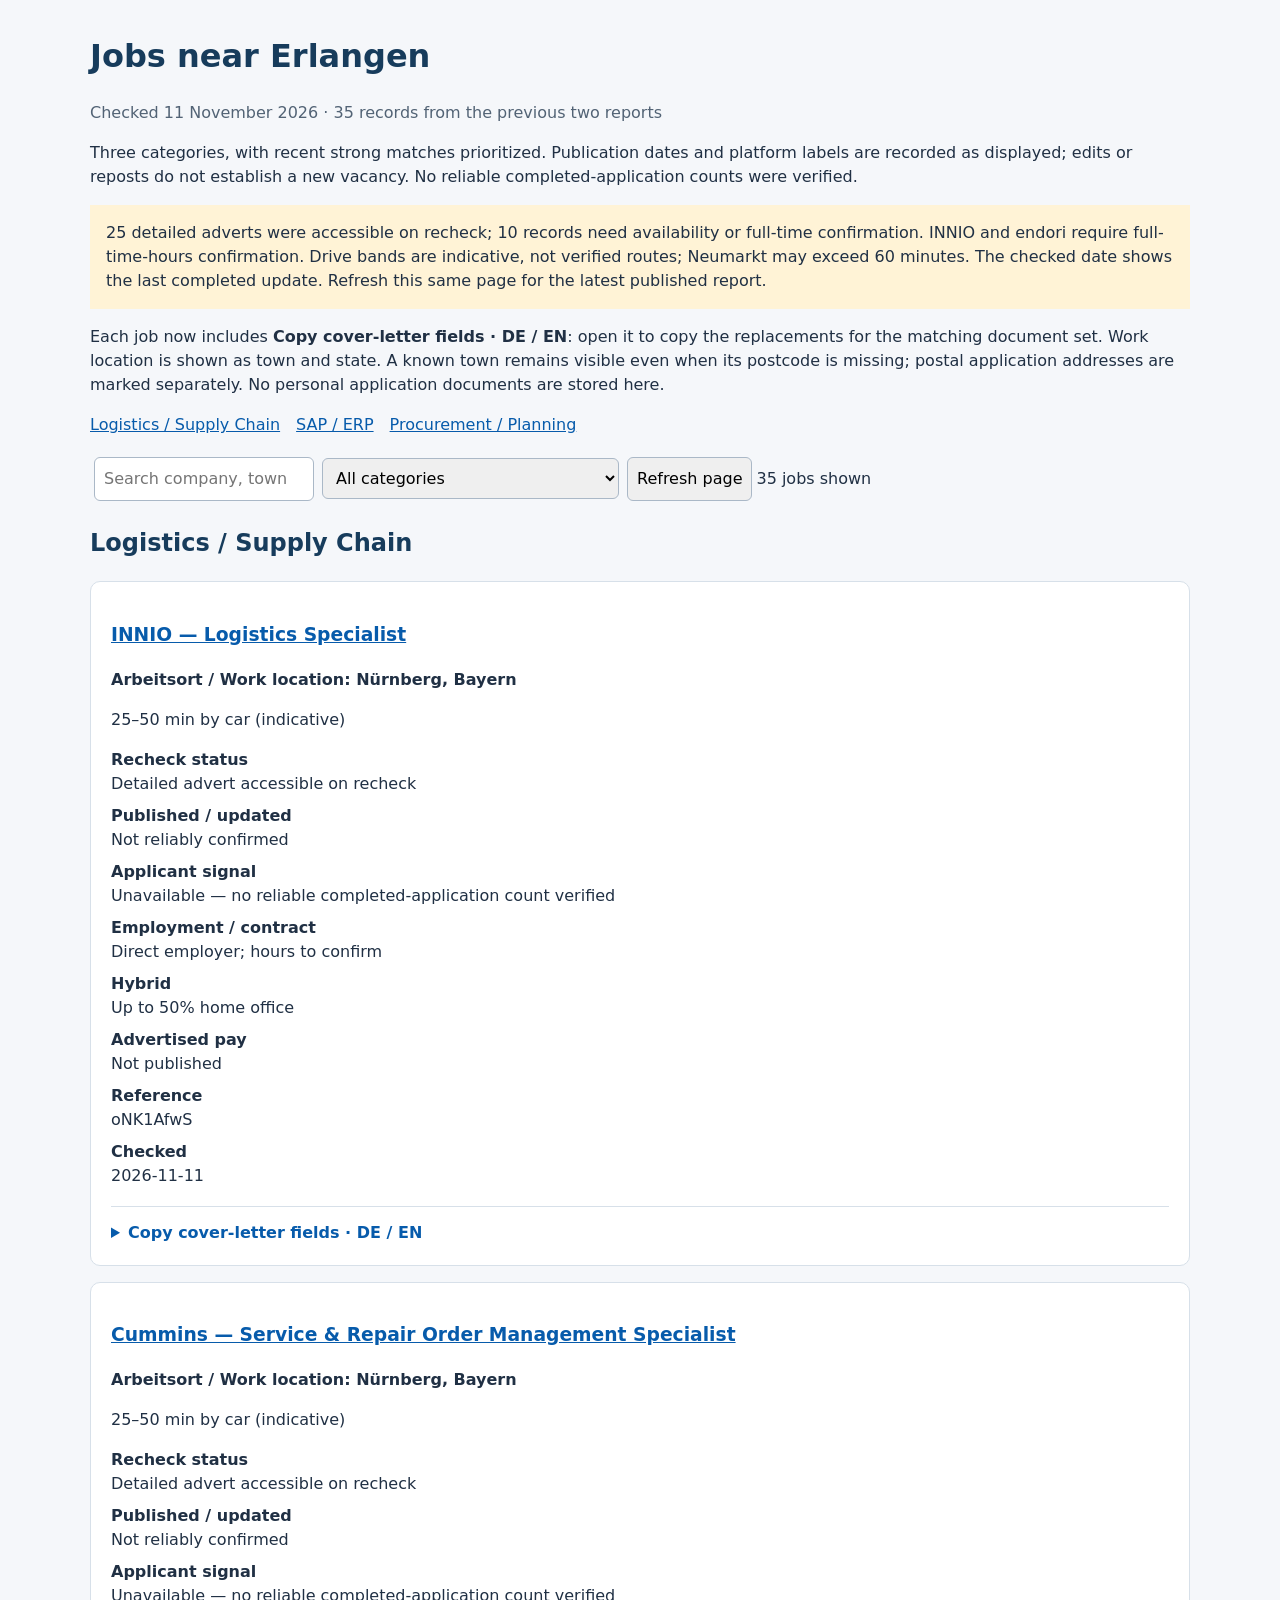
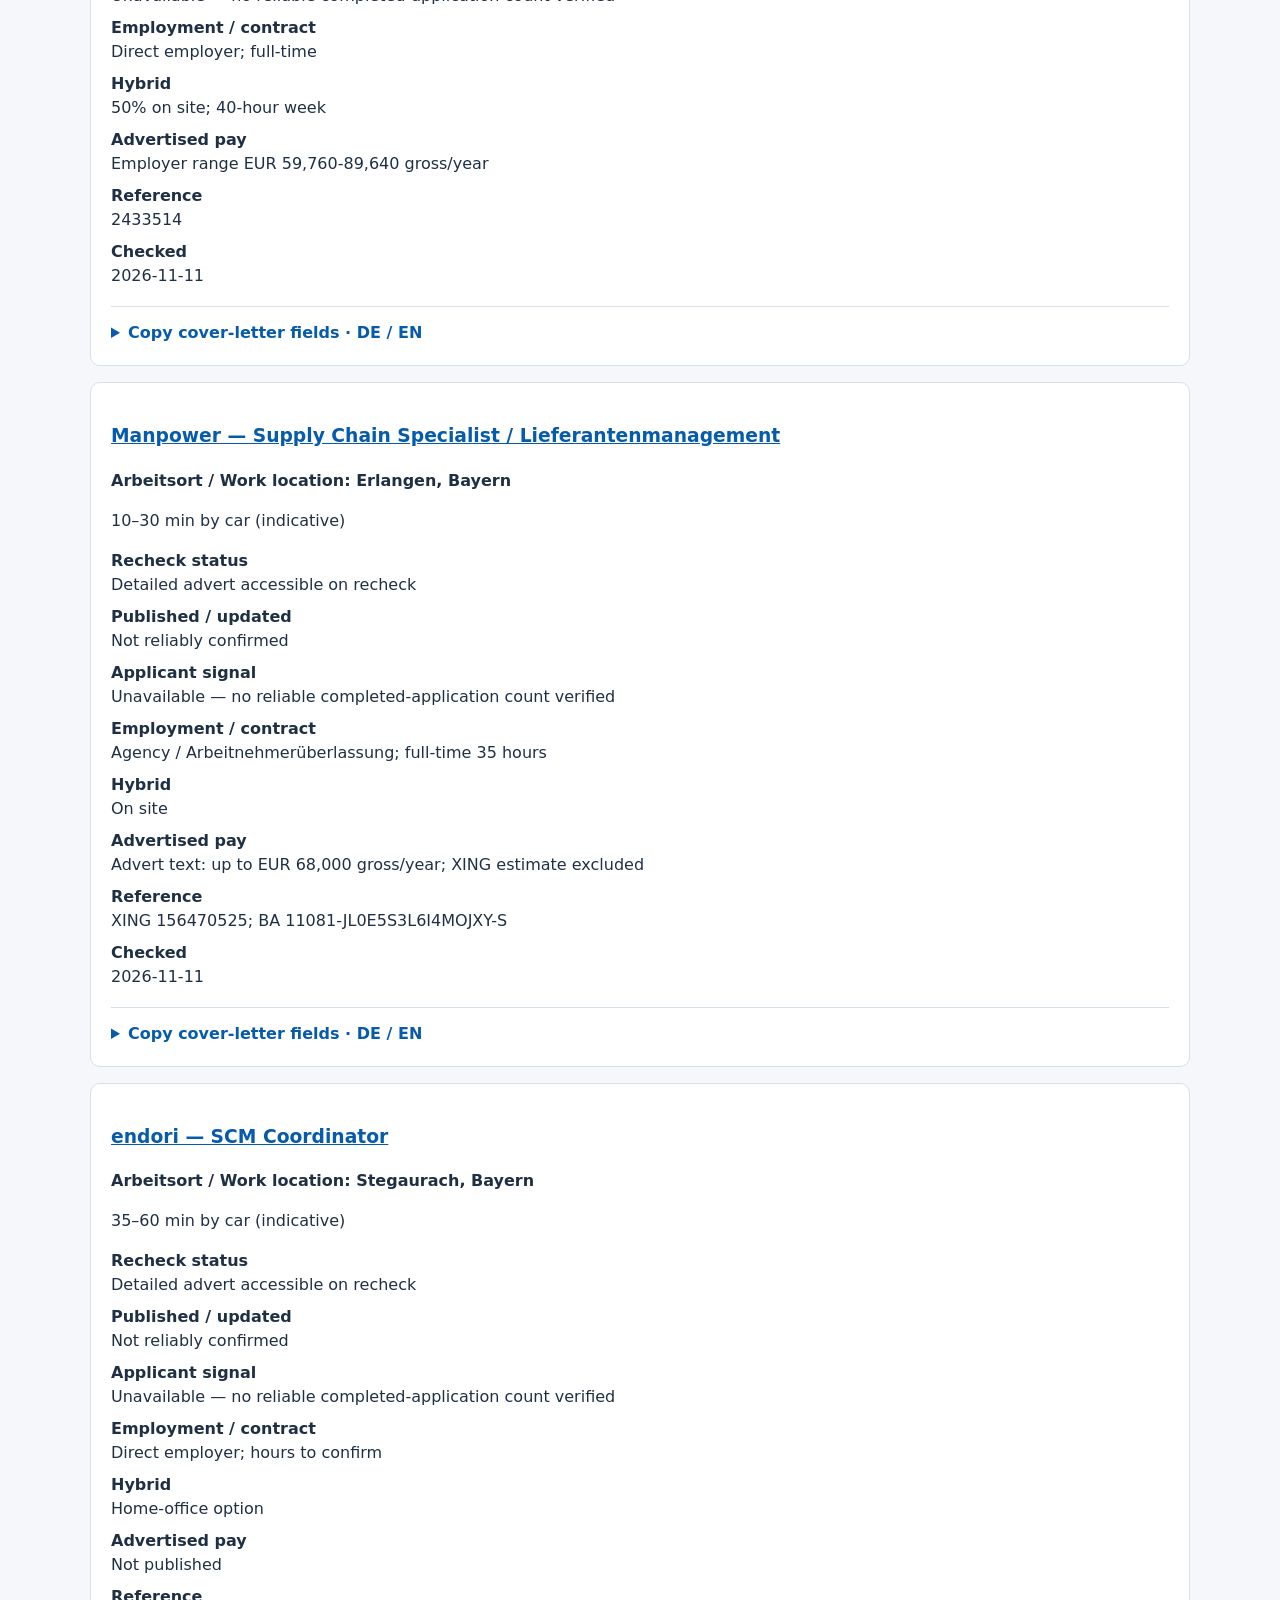
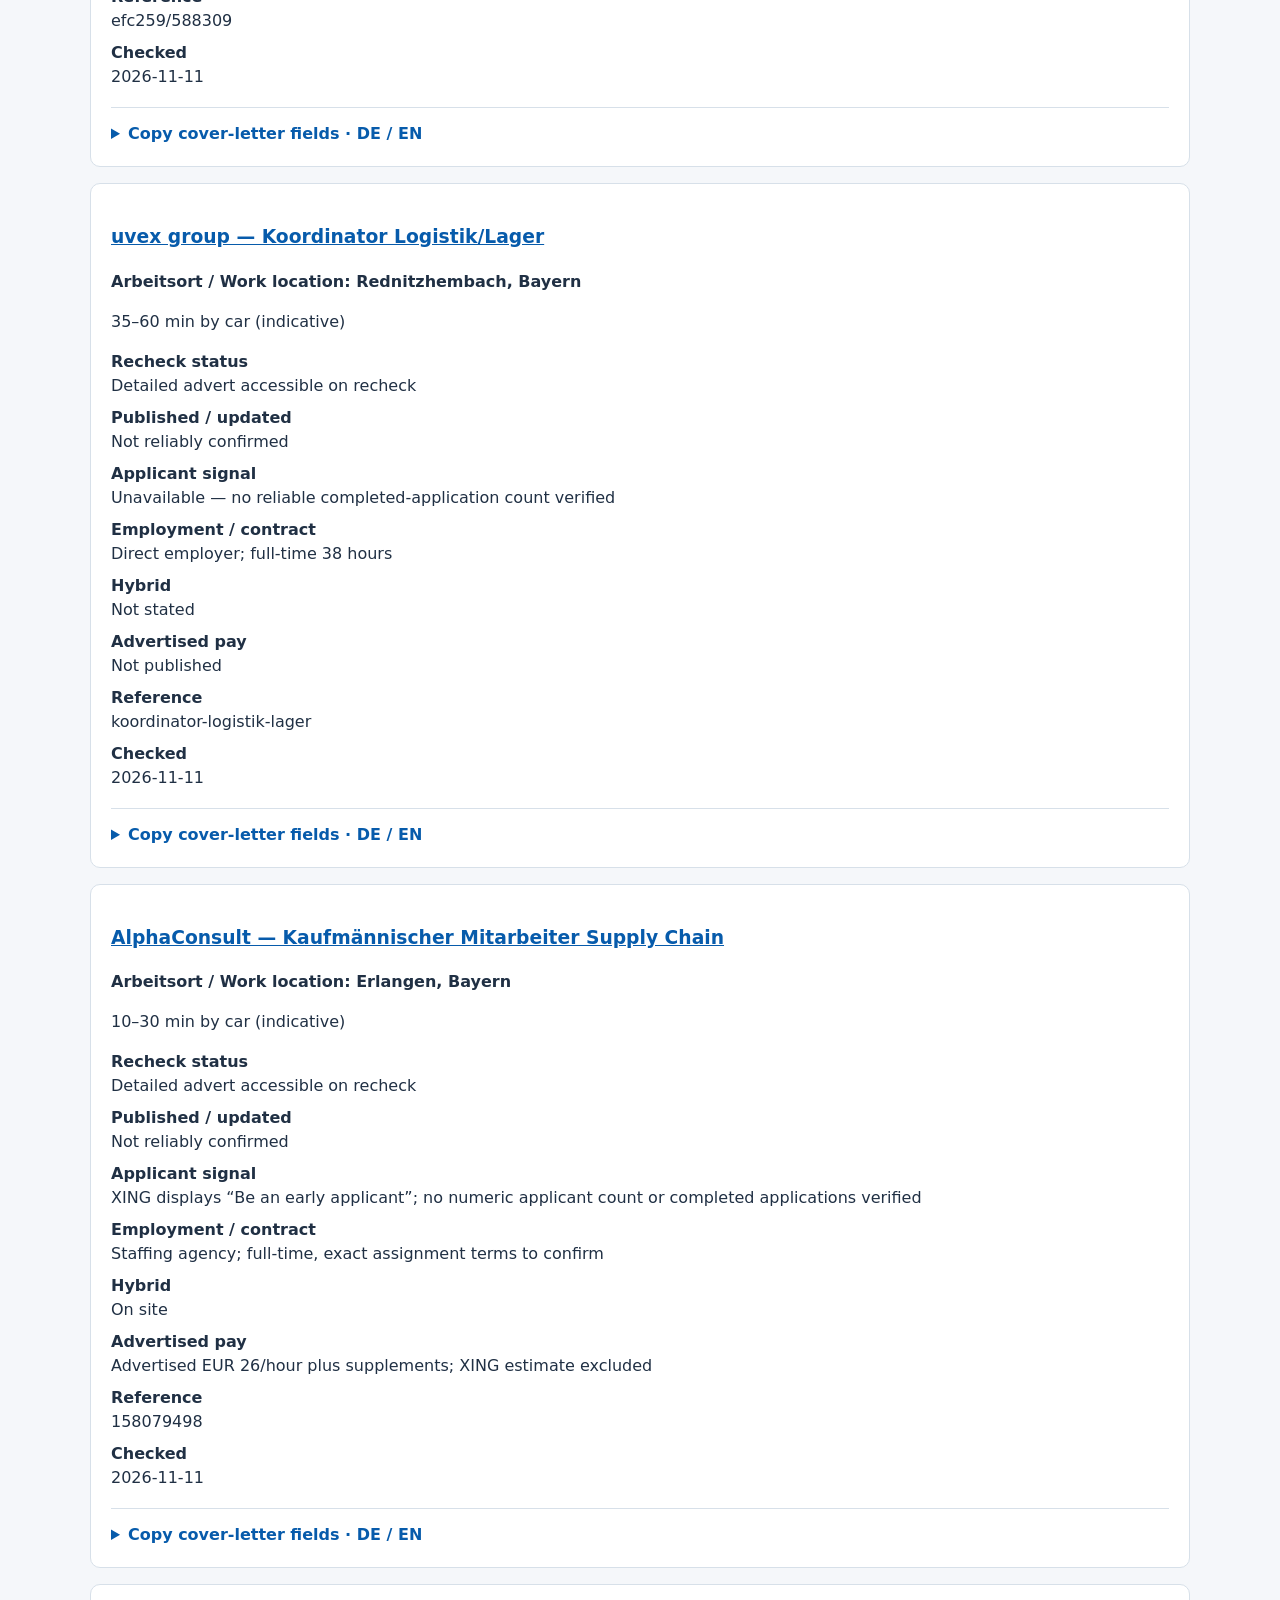
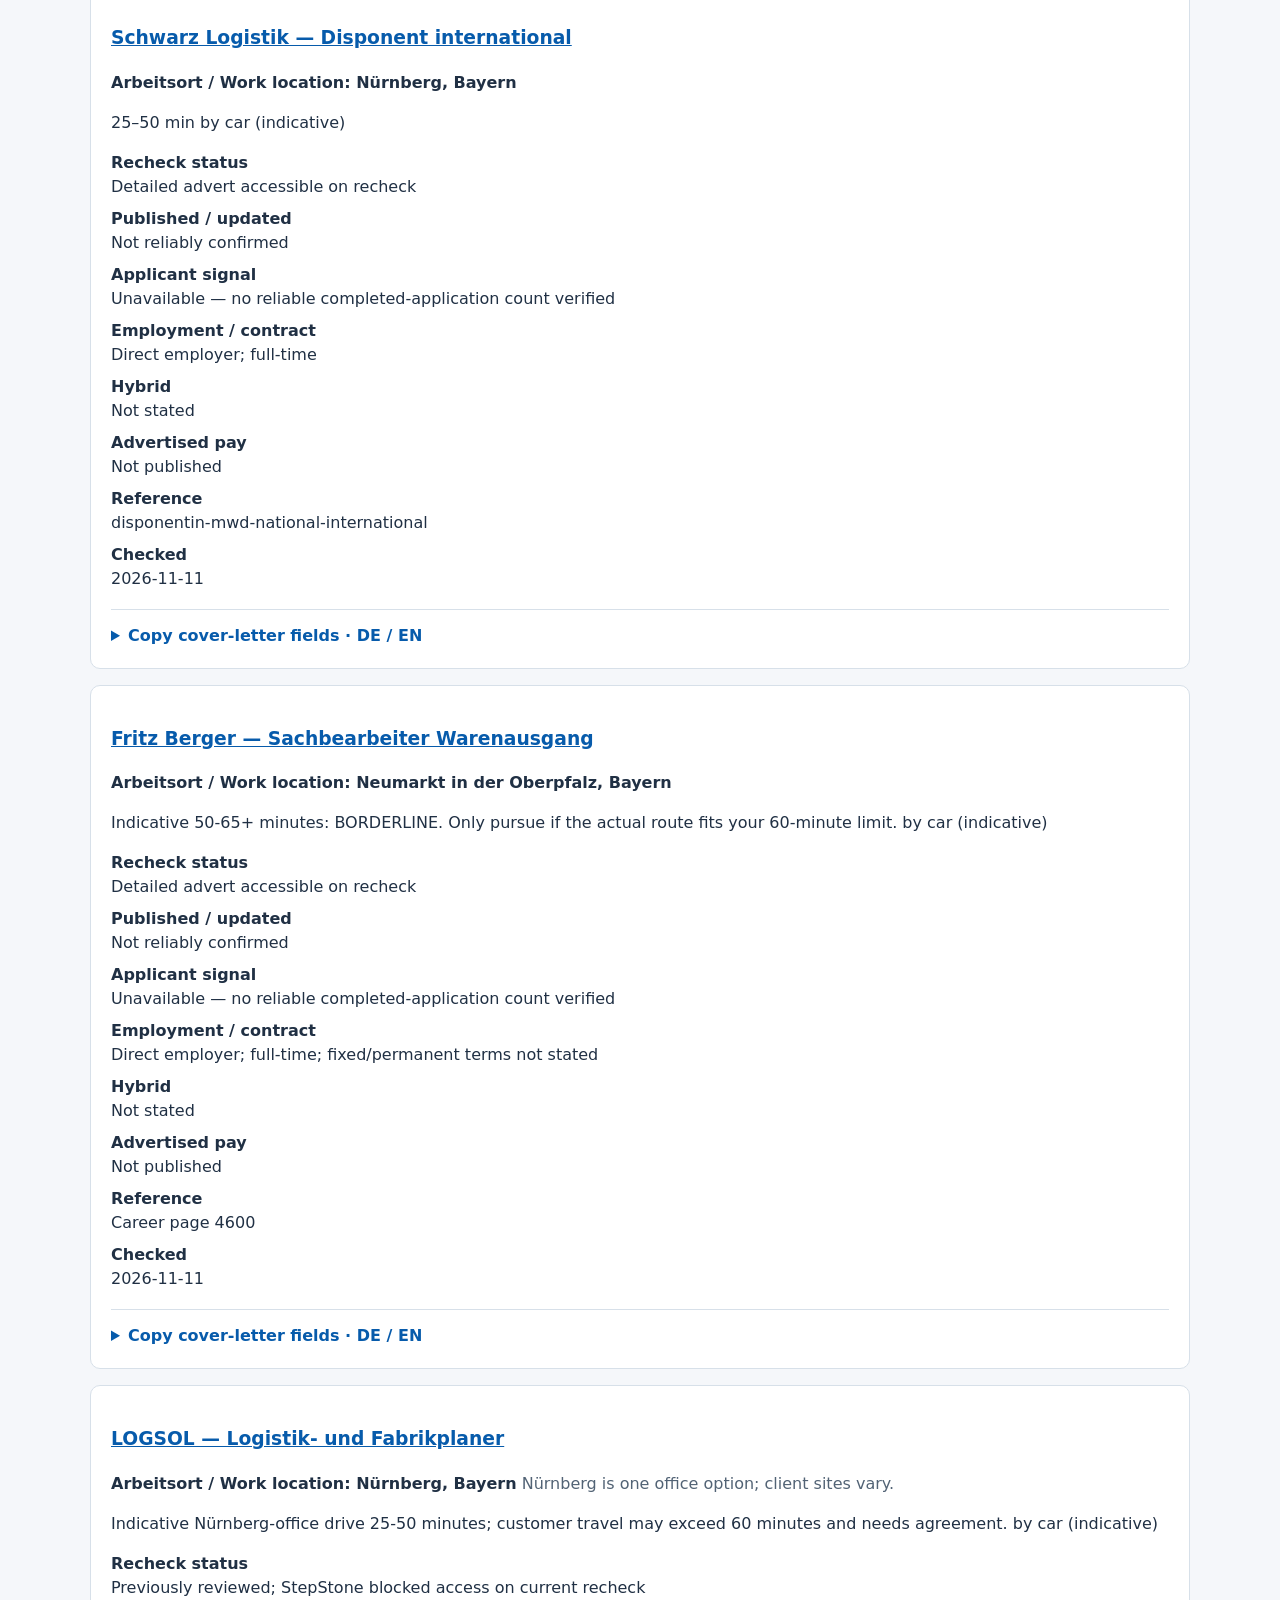
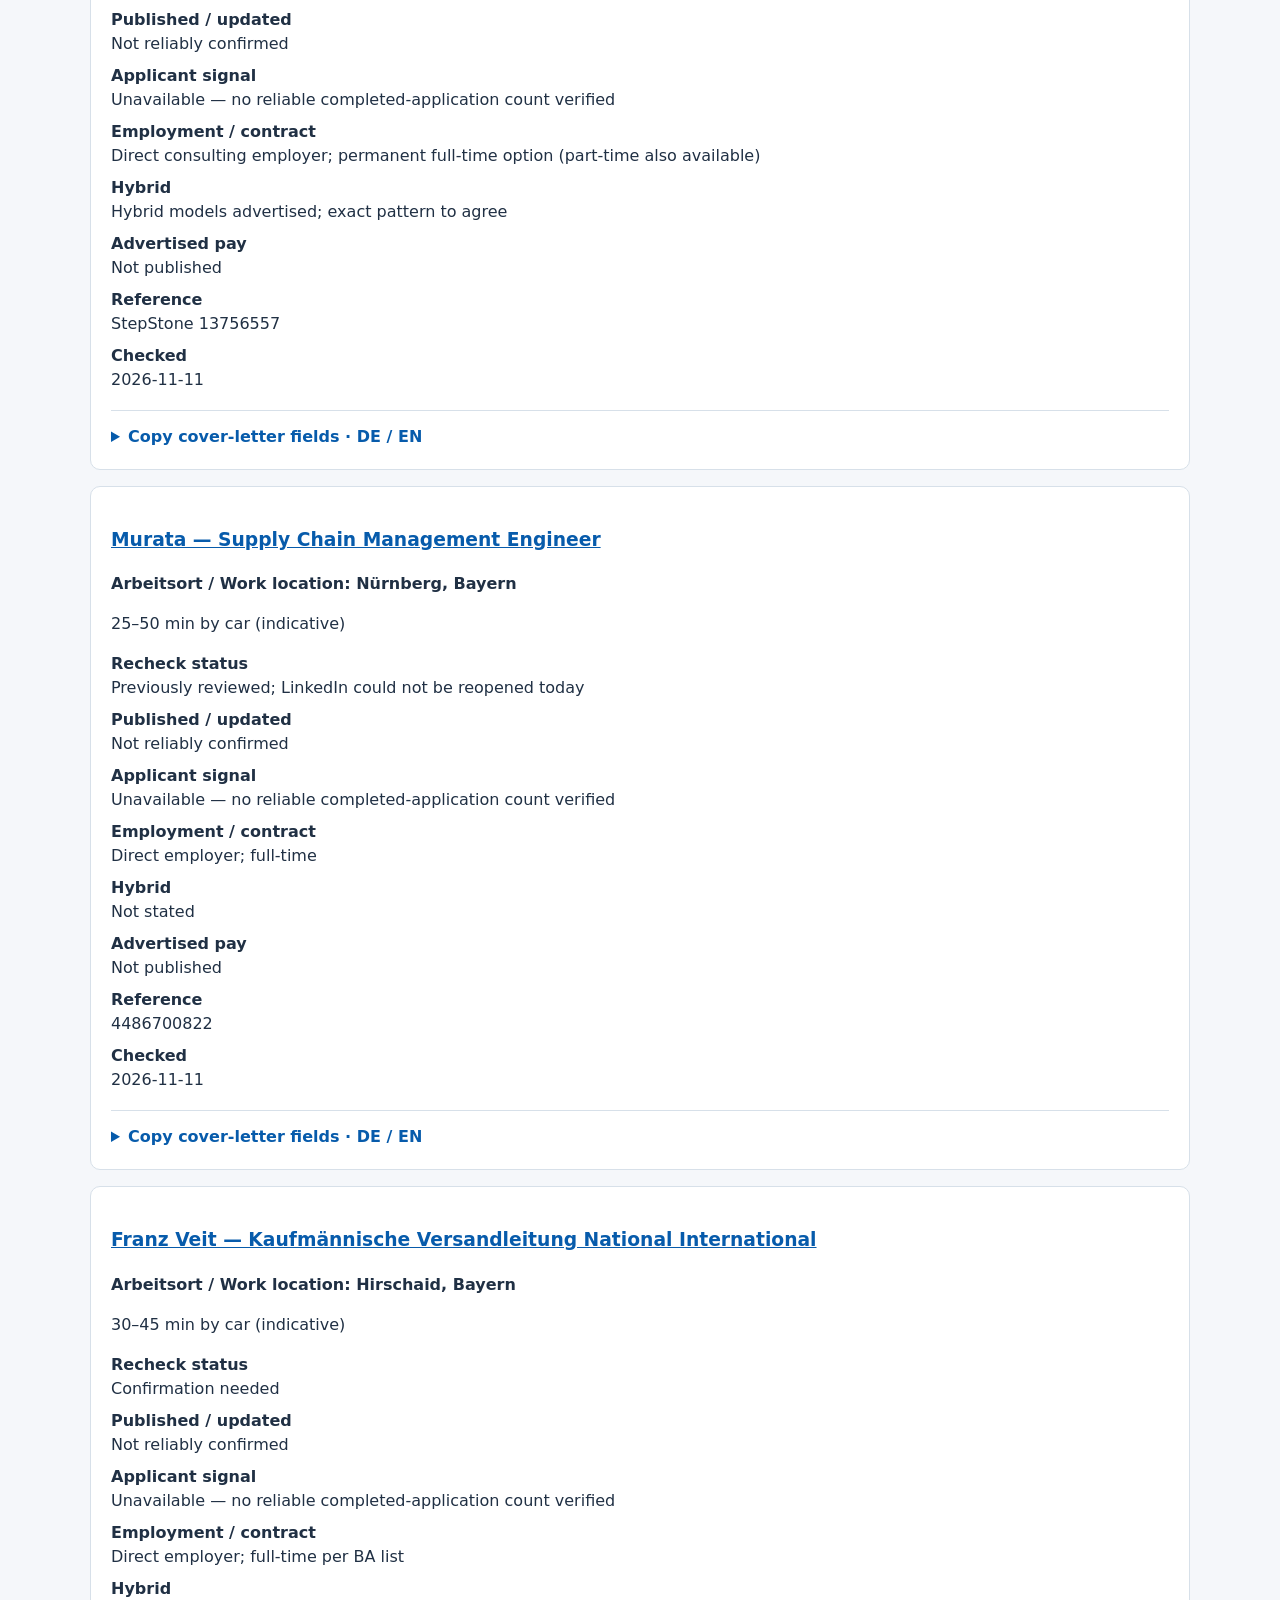
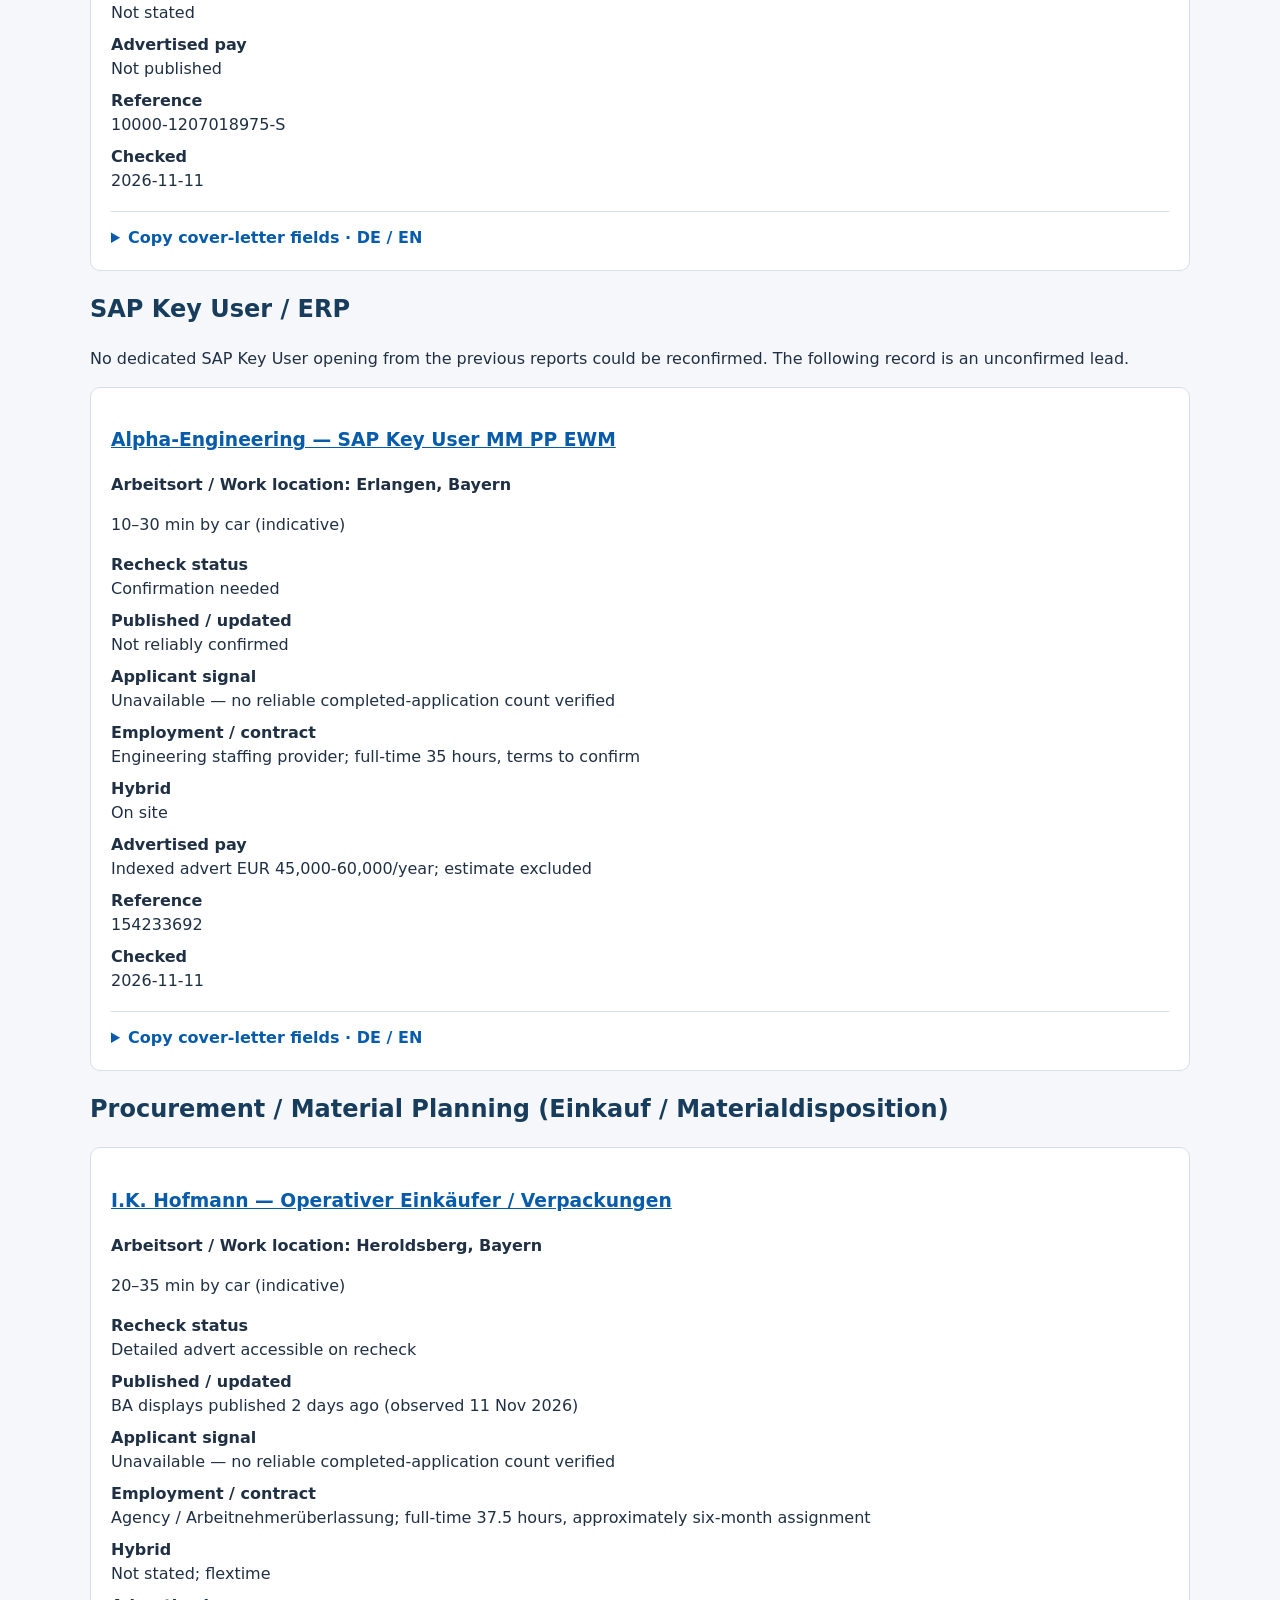
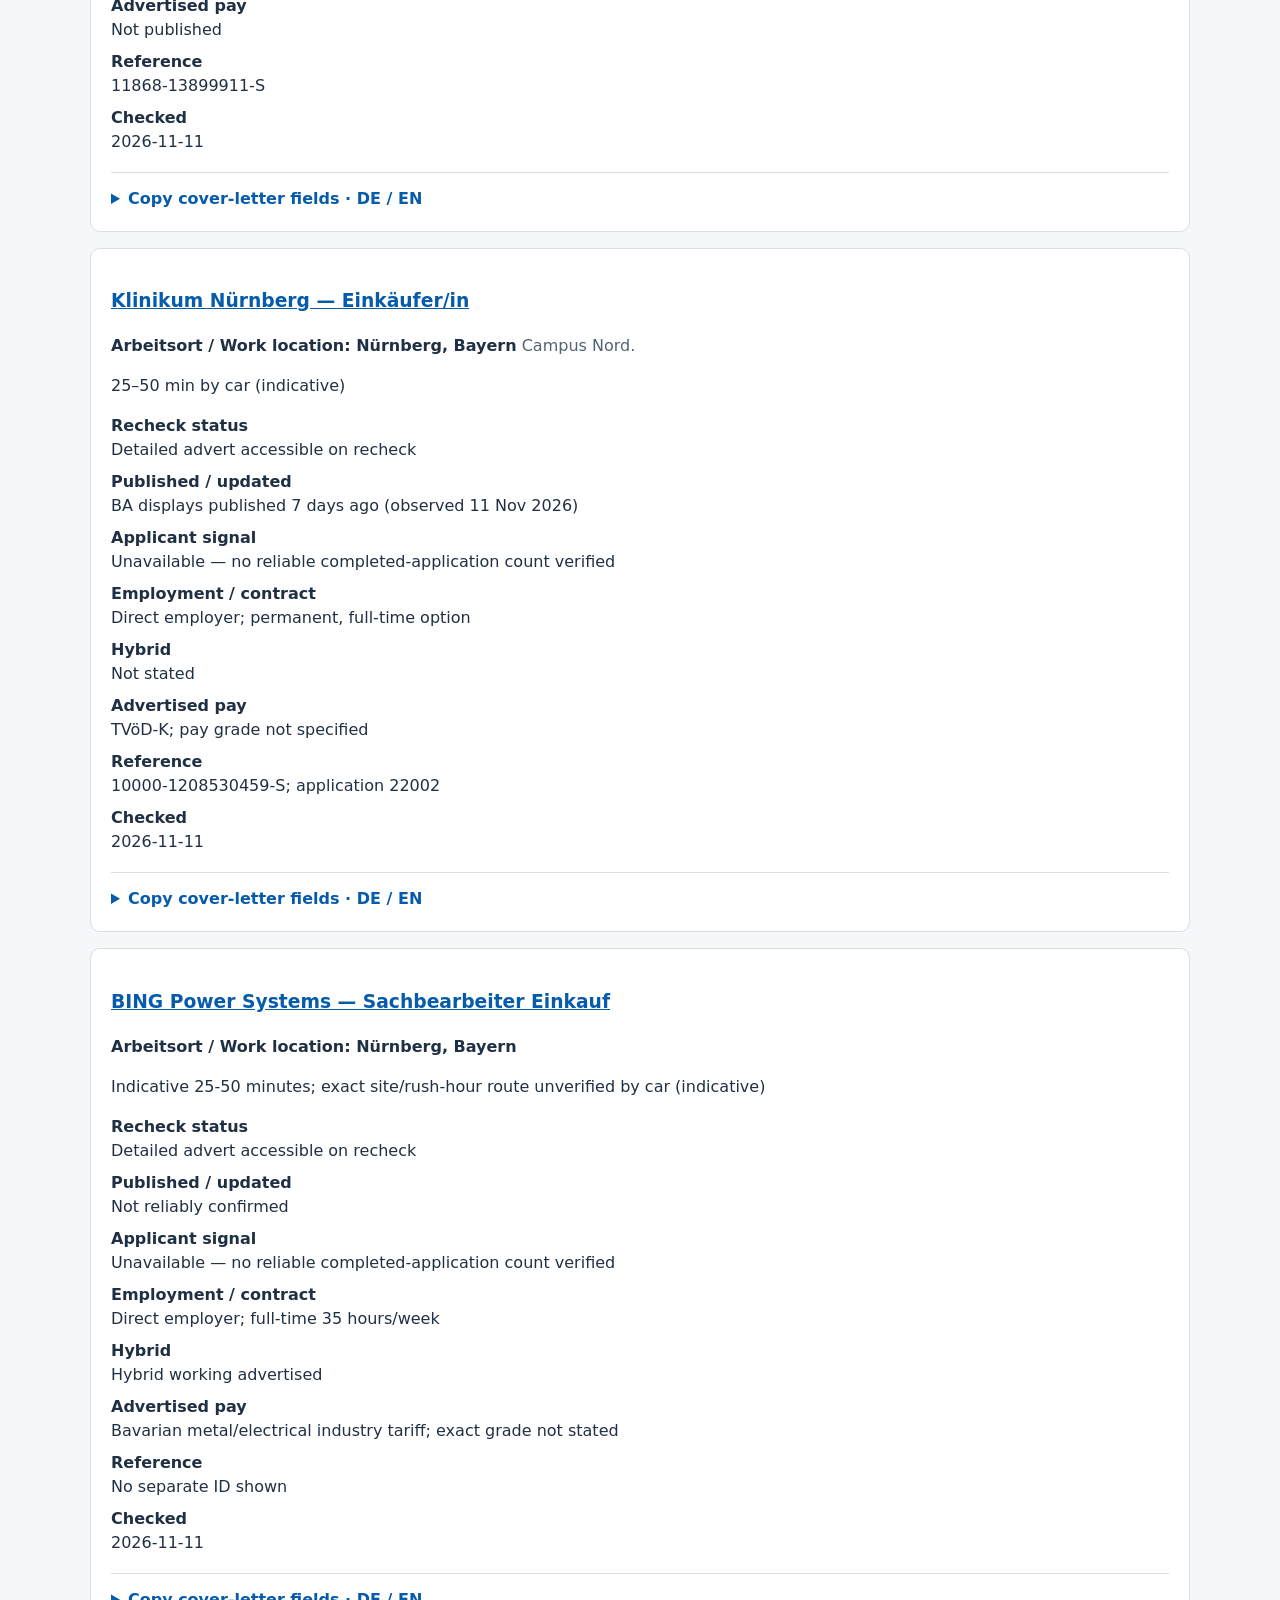
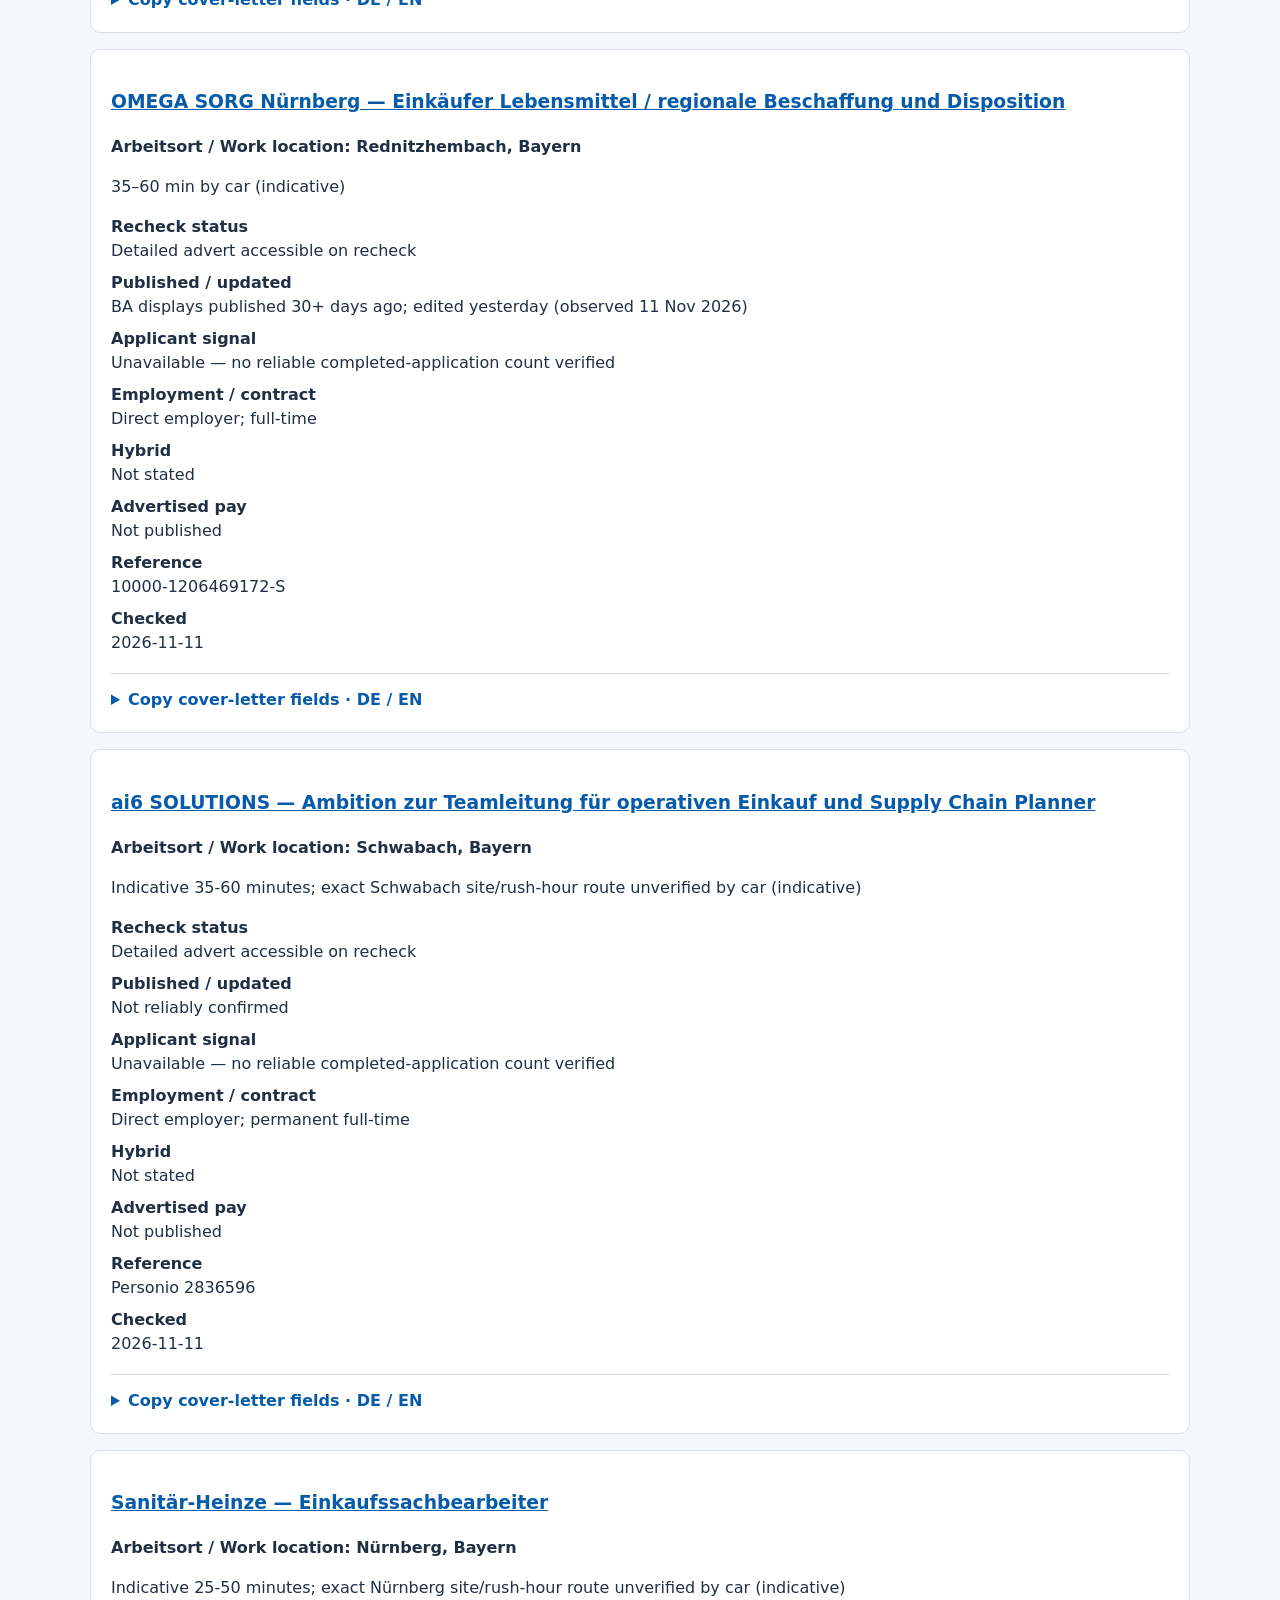
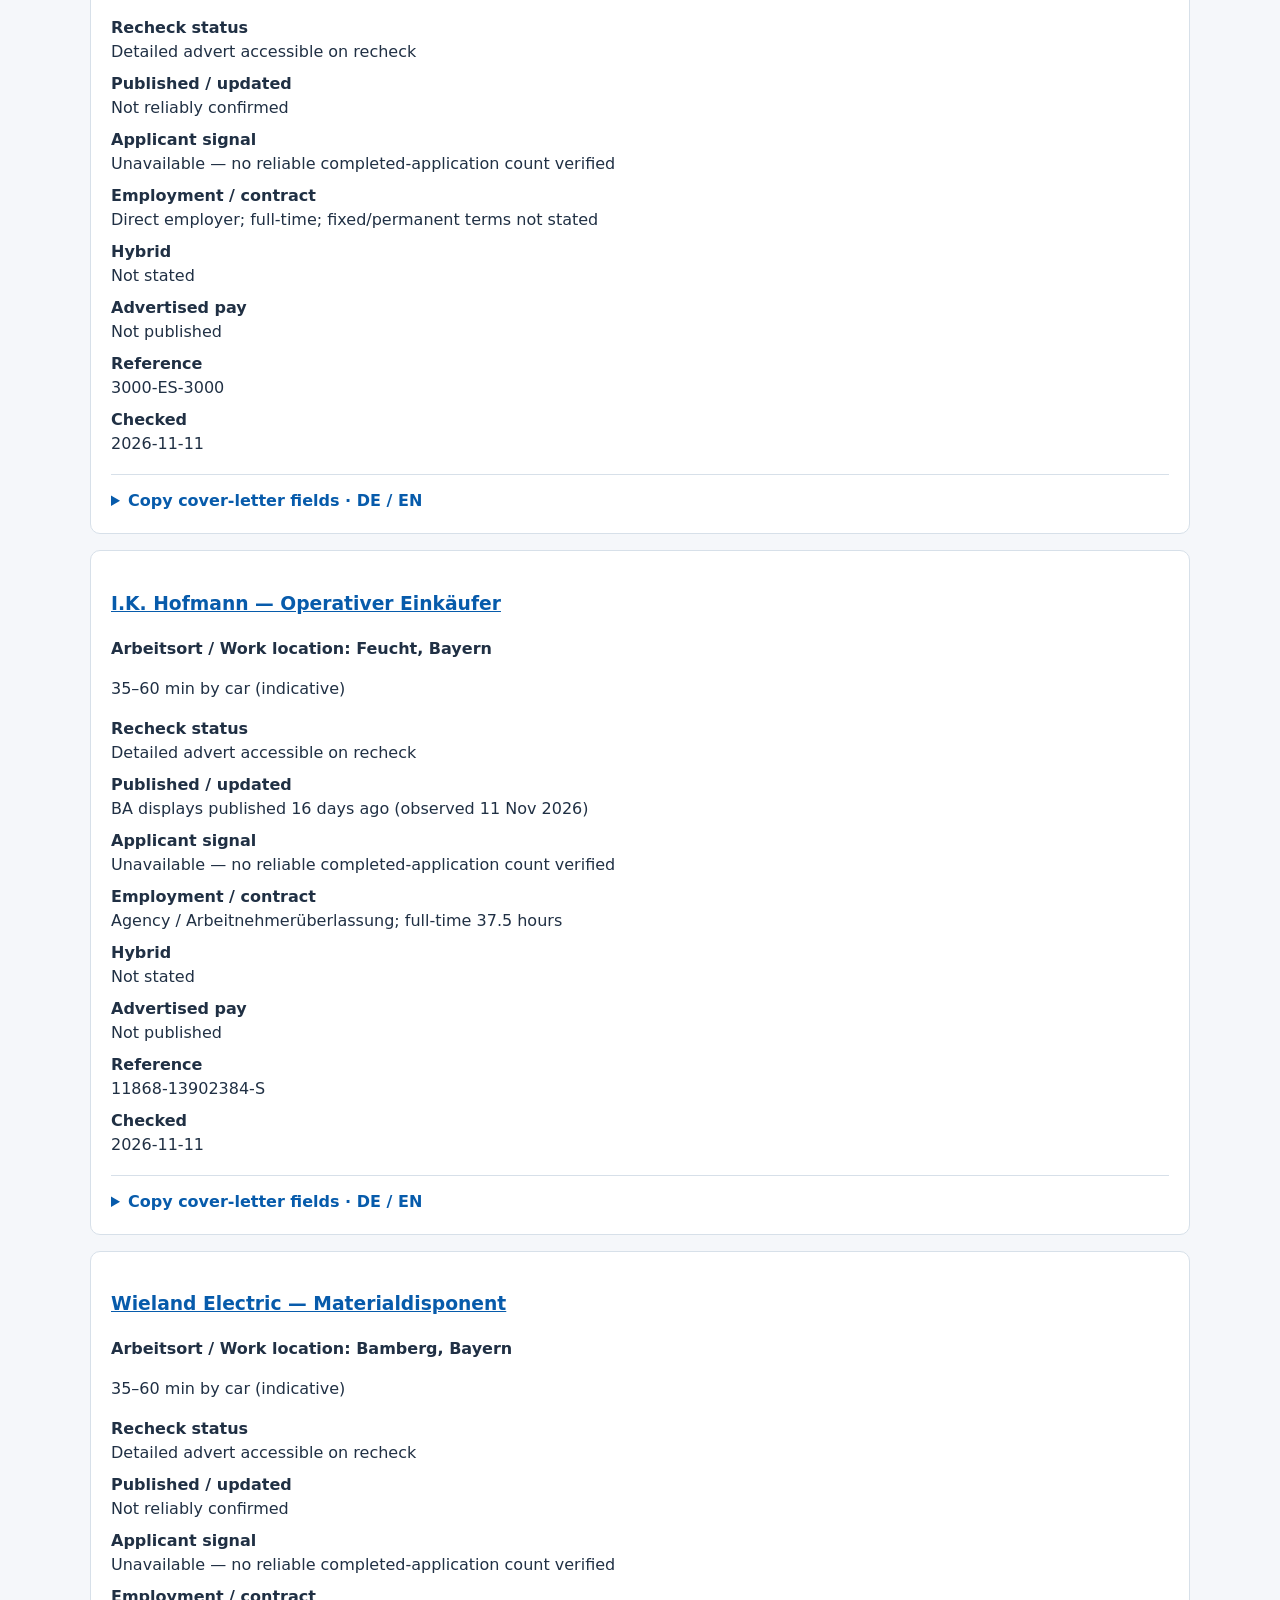
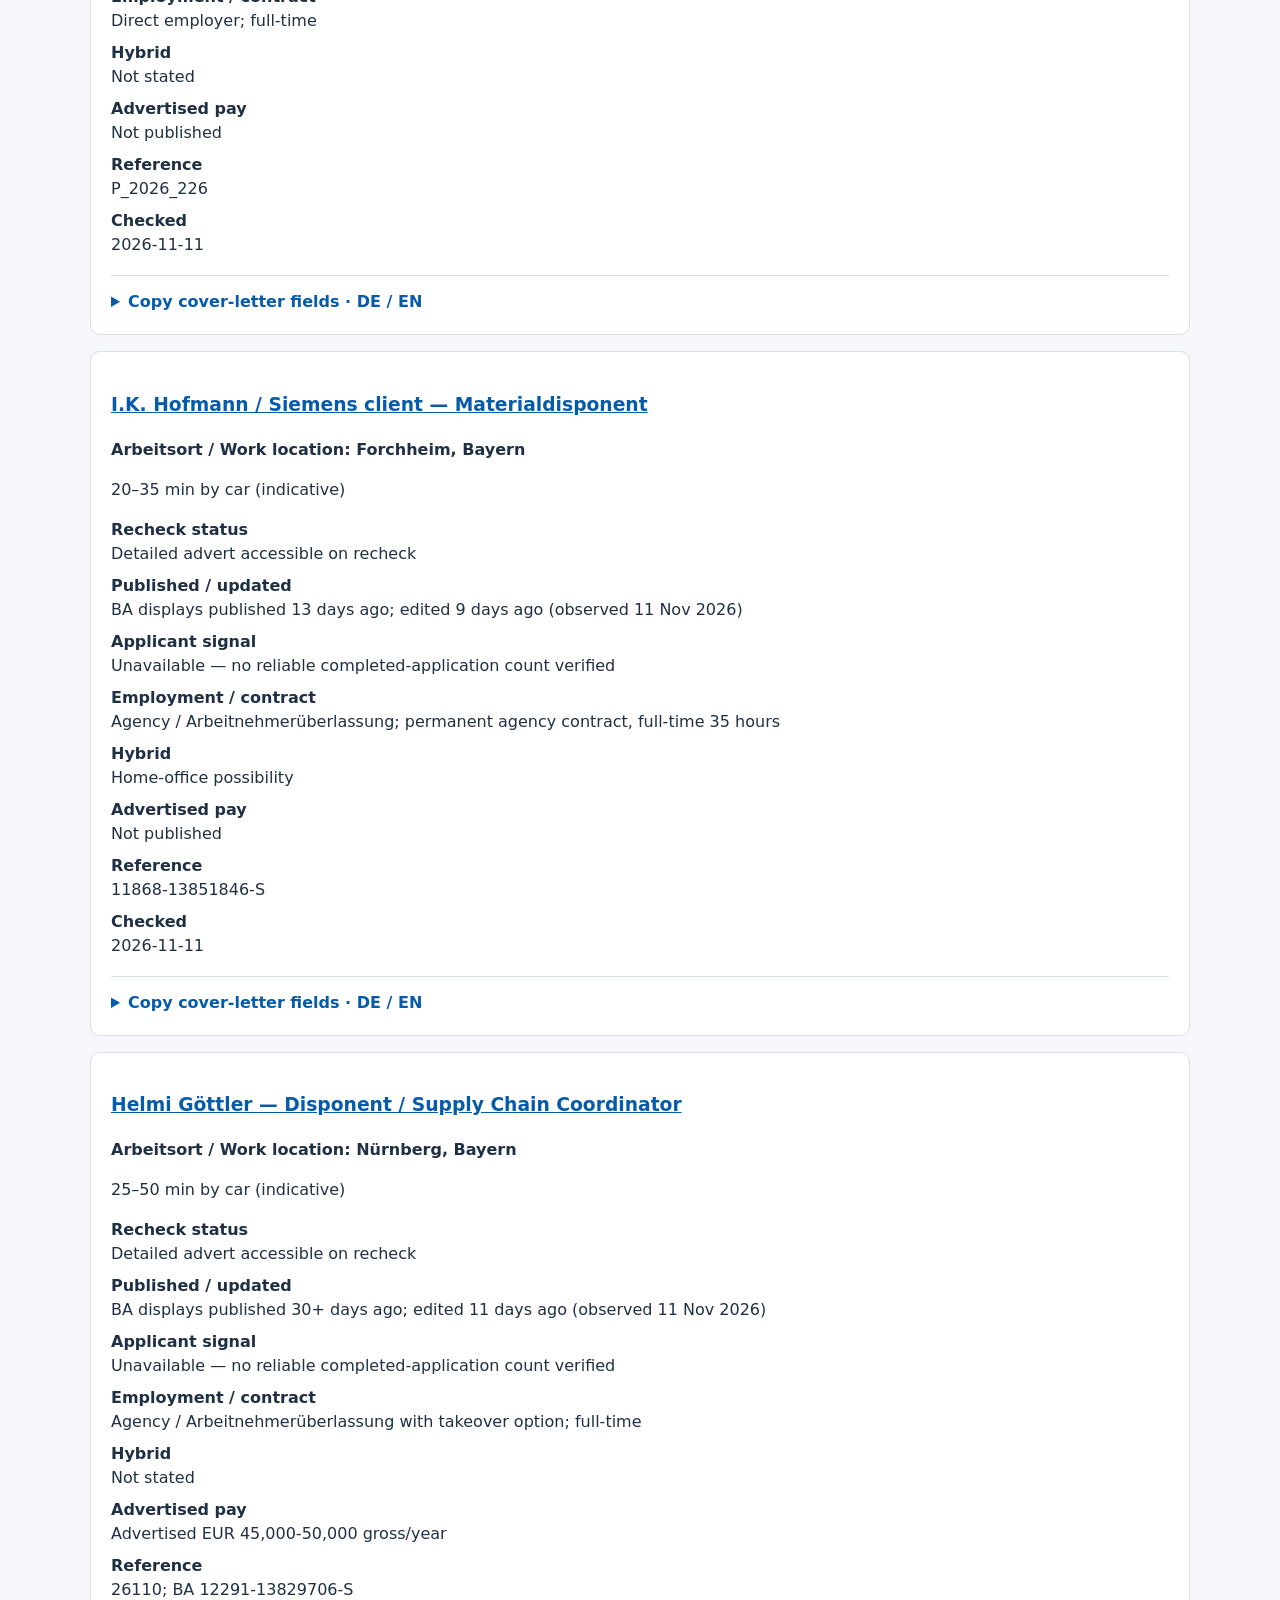
==== commit 3e143fb6: "Show town and state separately from postal application address" ====
--- a/reports/2026-11-11.html
+++ b/reports/2026-11-11.html
@@ -1,81 +1,81 @@
-<!doctype html><html lang="en"><head><meta charset="utf-8"><meta name="viewport" content="width=device-width, initial-scale=1"><meta name="robots" content="noindex,nofollow"><title>Jobs near Erlangen</title><style>body{font:16px/1.5 system-ui,sans-serif;color:#203044;max-width:1100px;margin:32px auto;padding:0 20px;background:#f5f7fa}h1,h2{color:#173c5c}article{background:white;padding:20px;border:1px solid #d7e0e9;border-radius:10px;margin:16px 0}a{color:#075bab}dt{font-weight:650}dd{margin:0 0 8px}.warn{background:#fff3d6;padding:16px}input,select,button{font:inherit;padding:9px;margin:4px;border:1px solid #aab8c7;border-radius:6px}nav a{margin-right:16px}.muted{color:#526375}@media print{input,select,button{display:none}article{break-inside:avoid}}.letter-fields{margin-top:18px;border-top:1px solid #d7e0e9;padding-top:14px}.letter-fields summary{cursor:pointer;font-weight:700;color:#075bab}.copy-field{margin:14px 0}.copy-field label{display:block;font-weight:650}.copy-value{display:flex;gap:8px;align-items:flex-start}.copy-value textarea{box-sizing:border-box;flex:1;min-width:0;font:15px/1.45 system-ui;background:#f5f8fc;border:1px solid #b9c7d6;border-radius:5px;padding:9px;resize:vertical}.copy-value button{flex:0 0 auto}.copy-field small{display:block;color:#526375}.missing{color:#7c4a00;background:#fff4d9;padding:8px}.language-tabs button[aria-pressed=true]{background:#173c5c;color:white}.copy-status{color:#176241;min-height:1.5em}[hidden]{display:none!important}@media(max-width:480px){.copy-value{flex-direction:column}.copy-value textarea{width:100%}}@media print{.letter-fields{display:none}}</style></head><body><h1>Jobs near Erlangen</h1><p class="muted">Checked 11 November 2026 · 35 records from the previous two reports</p><p>Three categories, with recent strong matches prioritized. Publication dates and platform labels are recorded as displayed; edits or reposts do not establish a new vacancy. No reliable completed-application counts were verified.</p><p class="warn">25 detailed adverts were accessible on recheck; 10 records need availability or full-time confirmation. INNIO and endori require full-time-hours confirmation. Drive bands are indicative, not verified routes; Neumarkt may exceed 60 minutes. The checked date shows the last completed update. Refresh this same page for the latest published report.</p><p>Each job now includes <strong>Copy cover-letter fields · DE / EN</strong>: open it to copy the replacements for the matching document set. Missing details are marked explicitly; no personal application documents are stored here.</p><nav><a href="#cat1">Logistics / Supply Chain</a><a href="#cat2">SAP / ERP</a><a href="#cat3">Procurement / Planning</a></nav><p><input id="search" type="search" aria-label="Search jobs" placeholder="Search company, town or role"><select id="category" aria-label="Category"><option value="all">All categories</option><option value="1">Logistics / Supply Chain</option><option value="2">SAP Key User / ERP</option><option value="3">Procurement / Material Planning</option></select><button onclick="location.reload()">Refresh page</button><span id="count" aria-live="polite"></span></p><section data-category="1"><h2 id="cat1">Logistics / Supply Chain</h2><article><h3><a target="_blank" rel="noopener noreferrer" href="https://jobs.jobvite.com/innio/job/oNK1AfwS">INNIO — Logistics Specialist</a></h3><p>Nürnberg · 25–50 min by car (indicative)</p><dl><dt>Recheck status</dt><dd>Detailed advert accessible on recheck</dd><dt>Published / updated</dt><dd>Not reliably confirmed</dd><dt>Applicant signal</dt><dd>Unavailable — no reliable completed-application count verified</dd><dt>Employment / contract</dt><dd>Direct employer; hours to confirm</dd><dt>Hybrid</dt><dd>Up to 50% home office</dd><dt>Advertised pay</dt><dd>Not published</dd><dt>Reference</dt><dd>oNK1AfwS</dd><dt>Checked</dt><dd>2026-11-11</dd></dl><details class="letter-fields"><summary>Copy cover-letter fields · DE / EN</summary><p><strong>Document set: 01 · Logistics / Supply Chain</strong></p><p class="muted">Replace the exact bracketed fields below in your existing cover letter. Wording suggestions describe the role, not qualifications or experience. </p><div class="language-tabs"><button type="button" data-language="de" data-job="0" aria-pressed="true">Deutsch</button><button type="button" data-language="en" data-job="0" aria-pressed="false">English</button></div><div data-copy-job="0" data-copy-language="de" ><div class="copy-field"><label for="copy-0-de-company">[Unternehmen]</label><div class="copy-value"><textarea readonly id="copy-0-de-company" rows="2" >INNIO</textarea><button type="button" data-copy="copy-0-de-company">Copy</button></div></div><div class="copy-field"><label for="copy-0-de-contact">[Ansprechperson oder Personalabteilung]</label><div class="copy-value"><textarea readonly id="copy-0-de-contact" rows="2" >Personalabteilung</textarea><button type="button" data-copy="copy-0-de-contact">Copy</button></div><small>Generic department label; no named recipient verified.</small></div><div class="copy-field"><label for="copy-0-de-street">[Straße und Hausnummer]</label><p class="missing">Not verified — omit this line for an online letter, or check before using a postal address.</p></div><div class="copy-field"><label for="copy-0-de-city">[PLZ und Ort]</label><p class="missing">Not verified — omit this line for an online letter, or check before using a postal address.</p><small>Job location and employer postal address are different fields.</small></div><div class="copy-field"><label for="copy-0-de-address">Adressblock (nur bestätigte Zeilen)</label><div class="copy-value"><textarea readonly id="copy-0-de-address" rows="4" >INNIO
-Personalabteilung</textarea><button type="button" data-copy="copy-0-de-address">Copy</button></div><small>If street/postcode are missing this is a partial recipient block, not a complete postal address.</small></div><div class="copy-field"><label for="copy-0-de-date">[Datum]</label><div class="copy-value"><textarea readonly id="copy-0-de-date" rows="2" data-letter-date="de">11.11.2026</textarea><button type="button" data-copy="copy-0-de-date">Copy</button></div><small>Updates to today in Europe/Berlin when the page opens.</small></div><div class="copy-field"><label for="copy-0-de-title">[Stellenbezeichnung]</label><div class="copy-value"><textarea readonly id="copy-0-de-title" rows="2" >Logistics Specialist</textarea><button type="button" data-copy="copy-0-de-title">Copy</button></div><small>Keep the advertised job title, including in an English letter.</small></div><div class="copy-field"><label for="copy-0-de-subject">Vollständiger Betreff</label><div class="copy-value"><textarea readonly id="copy-0-de-subject" rows="2" >Bewerbung als Logistics Specialist</textarea><button type="button" data-copy="copy-0-de-subject">Copy</button></div></div><div class="copy-field"><label for="copy-0-de-reference">[Kennziffer, falls vorhanden]</label><p class="missing">Not verified — omit this line for an online letter, or check before using a postal address.</p><small>No suitable application reference verified: delete the entire reference line from the template.</small></div><div class="copy-field"><label for="copy-0-de-greeting">Anrede</label><div class="copy-value"><textarea readonly id="copy-0-de-greeting" rows="2" >Sehr geehrte Damen und Herren,</textarea><button type="button" data-copy="copy-0-de-greeting">Copy</button></div><small>Use the generic greeting unless a named contact is verified.</small></div><div class="copy-field"><label for="copy-0-de-priority">[konkrete logistische Aufgabe]</label><div class="copy-value"><textarea readonly id="copy-0-de-priority" rows="2" >die Zusammenarbeit mit Lagerdienstleistern und die Überwachung logistischer Kennzahlen</textarea><button type="button" data-copy="copy-0-de-priority">Copy</button></div><small>Suggested replacement based on the reviewed role description. For provisional leads, recheck the advert first.</small></div><div class="copy-field"><label for="copy-0-de-closing">[wichtigste Aufgabe der Stelle]</label><div class="copy-value"><textarea readonly id="copy-0-de-closing" rows="2" >der Koordination von Lagerdienstleistern und der Verbesserung logistischer Abläufe</textarea><button type="button" data-copy="copy-0-de-closing">Copy</button></div><small>Dative wording fits directly after „bei“ in the closing paragraph.</small></div></div><div data-copy-job="0" data-copy-language="en" hidden><div class="copy-field"><label for="copy-0-en-company">[Company]</label><div class="copy-value"><textarea readonly id="copy-0-en-company" rows="2" >INNIO</textarea><button type="button" data-copy="copy-0-en-company">Copy</button></div></div><div class="copy-field"><label for="copy-0-en-contact">[Contact person or Hiring Team]</label><div class="copy-value"><textarea readonly id="copy-0-en-contact" rows="2" >Hiring Team</textarea><button type="button" data-copy="copy-0-en-contact">Copy</button></div><small>Generic department label; no named recipient verified.</small></div><div class="copy-field"><label for="copy-0-en-street">[Street address]</label><p class="missing">Not verified — omit this line for an online letter, or check before using a postal address.</p></div><div class="copy-field"><label for="copy-0-en-city">[Postcode and city]</label><p class="missing">Not verified — omit this line for an online letter, or check before using a postal address.</p><small>Job location and employer postal address are different fields.</small></div><div class="copy-field"><label for="copy-0-en-address">Recipient block (confirmed lines only)</label><div class="copy-value"><textarea readonly id="copy-0-en-address" rows="4" >INNIO
-Hiring Team</textarea><button type="button" data-copy="copy-0-en-address">Copy</button></div><small>If street/postcode are missing this is a partial recipient block, not a complete postal address.</small></div><div class="copy-field"><label for="copy-0-en-date">[Date]</label><div class="copy-value"><textarea readonly id="copy-0-en-date" rows="2" data-letter-date="en">11 November 2026</textarea><button type="button" data-copy="copy-0-en-date">Copy</button></div><small>Updates to today in Europe/Berlin when the page opens.</small></div><div class="copy-field"><label for="copy-0-en-title">[Job title]</label><div class="copy-value"><textarea readonly id="copy-0-en-title" rows="2" >Logistics Specialist</textarea><button type="button" data-copy="copy-0-en-title">Copy</button></div><small>Keep the advertised job title, including in an English letter.</small></div><div class="copy-field"><label for="copy-0-en-subject">Complete subject</label><div class="copy-value"><textarea readonly id="copy-0-en-subject" rows="2" >Application for Logistics Specialist</textarea><button type="button" data-copy="copy-0-en-subject">Copy</button></div></div><div class="copy-field"><label for="copy-0-en-reference">[Job ID, if applicable]</label><p class="missing">Not verified — omit this line for an online letter, or check before using a postal address.</p><small>No suitable application reference verified: delete the entire reference line from the template.</small></div><div class="copy-field"><label for="copy-0-en-greeting">Greeting</label><div class="copy-value"><textarea readonly id="copy-0-en-greeting" rows="2" >Dear Hiring Team,</textarea><button type="button" data-copy="copy-0-en-greeting">Copy</button></div><small>Use the generic greeting unless a named contact is verified.</small></div><div class="copy-field"><label for="copy-0-en-priority">[specific logistics priority]</label><div class="copy-value"><textarea readonly id="copy-0-en-priority" rows="2" >warehouse-provider coordination and logistics performance monitoring</textarea><button type="button" data-copy="copy-0-en-priority">Copy</button></div><small>Suggested replacement based on the reviewed role description. For provisional leads, recheck the advert first.</small></div><div class="copy-field"><label for="copy-0-en-closing">[key priority of the role]</label><div class="copy-value"><textarea readonly id="copy-0-en-closing" rows="2" >warehouse-provider coordination and logistics performance monitoring</textarea><button type="button" data-copy="copy-0-en-closing">Copy</button></div><small>Fits directly after “with” in the closing paragraph.</small></div></div><p class="copy-status" role="status" aria-live="polite"></p></details></article><article><h3><a target="_blank" rel="noopener noreferrer" href="https://de.indeed.com/viewjob?jk=fcc4599b637b44c7">Cummins — Service &amp; Repair Order Management Specialist</a></h3><p>Nürnberg · 25–50 min by car (indicative)</p><dl><dt>Recheck status</dt><dd>Detailed advert accessible on recheck</dd><dt>Published / updated</dt><dd>Not reliably confirmed</dd><dt>Applicant signal</dt><dd>Unavailable — no reliable completed-application count verified</dd><dt>Employment / contract</dt><dd>Direct employer; full-time</dd><dt>Hybrid</dt><dd>50% on site; 40-hour week</dd><dt>Advertised pay</dt><dd>Employer range EUR 59,760-89,640 gross/year</dd><dt>Reference</dt><dd>2433514</dd><dt>Checked</dt><dd>2026-11-11</dd></dl><details class="letter-fields"><summary>Copy cover-letter fields · DE / EN</summary><p><strong>Document set: 01 · Logistics / Supply Chain</strong></p><p class="muted">Replace the exact bracketed fields below in your existing cover letter. Wording suggestions describe the role, not qualifications or experience. </p><div class="language-tabs"><button type="button" data-language="de" data-job="8" aria-pressed="true">Deutsch</button><button type="button" data-language="en" data-job="8" aria-pressed="false">English</button></div><div data-copy-job="8" data-copy-language="de" ><div class="copy-field"><label for="copy-8-de-company">[Unternehmen]</label><div class="copy-value"><textarea readonly id="copy-8-de-company" rows="2" >Cummins</textarea><button type="button" data-copy="copy-8-de-company">Copy</button></div></div><div class="copy-field"><label for="copy-8-de-contact">[Ansprechperson oder Personalabteilung]</label><div class="copy-value"><textarea readonly id="copy-8-de-contact" rows="2" >Personalabteilung</textarea><button type="button" data-copy="copy-8-de-contact">Copy</button></div><small>Generic department label; no named recipient verified.</small></div><div class="copy-field"><label for="copy-8-de-street">[Straße und Hausnummer]</label><p class="missing">Not verified — omit this line for an online letter, or check before using a postal address.</p></div><div class="copy-field"><label for="copy-8-de-city">[PLZ und Ort]</label><p class="missing">Not verified — omit this line for an online letter, or check before using a postal address.</p><small>Job location and employer postal address are different fields.</small></div><div class="copy-field"><label for="copy-8-de-address">Adressblock (nur bestätigte Zeilen)</label><div class="copy-value"><textarea readonly id="copy-8-de-address" rows="4" >Cummins
-Personalabteilung</textarea><button type="button" data-copy="copy-8-de-address">Copy</button></div><small>If street/postcode are missing this is a partial recipient block, not a complete postal address.</small></div><div class="copy-field"><label for="copy-8-de-date">[Datum]</label><div class="copy-value"><textarea readonly id="copy-8-de-date" rows="2" data-letter-date="de">11.11.2026</textarea><button type="button" data-copy="copy-8-de-date">Copy</button></div><small>Updates to today in Europe/Berlin when the page opens.</small></div><div class="copy-field"><label for="copy-8-de-title">[Stellenbezeichnung]</label><div class="copy-value"><textarea readonly id="copy-8-de-title" rows="2" >Service &amp; Repair Order Management Specialist</textarea><button type="button" data-copy="copy-8-de-title">Copy</button></div><small>Keep the advertised job title, including in an English letter.</small></div><div class="copy-field"><label for="copy-8-de-subject">Vollständiger Betreff</label><div class="copy-value"><textarea readonly id="copy-8-de-subject" rows="2" >Bewerbung als Service &amp; Repair Order Management Specialist</textarea><button type="button" data-copy="copy-8-de-subject">Copy</button></div></div><div class="copy-field"><label for="copy-8-de-reference">[Kennziffer, falls vorhanden]</label><div class="copy-value"><textarea readonly id="copy-8-de-reference" rows="2" >2433514</textarea><button type="button" data-copy="copy-8-de-reference">Copy</button></div><small>Employer/job reference from the reviewed advert.</small></div><div class="copy-field"><label for="copy-8-de-greeting">Anrede</label><div class="copy-value"><textarea readonly id="copy-8-de-greeting" rows="2" >Sehr geehrte Damen und Herren,</textarea><button type="button" data-copy="copy-8-de-greeting">Copy</button></div><small>Use the generic greeting unless a named contact is verified.</small></div><div class="copy-field"><label for="copy-8-de-priority">[konkrete logistische Aufgabe]</label><div class="copy-value"><textarea readonly id="copy-8-de-priority" rows="2" >die zuverlässige Abwicklung von Service- und Reparaturaufträgen</textarea><button type="button" data-copy="copy-8-de-priority">Copy</button></div><small>Suggested replacement based on the reviewed role description. For provisional leads, recheck the advert first.</small></div><div class="copy-field"><label for="copy-8-de-closing">[wichtigste Aufgabe der Stelle]</label><div class="copy-value"><textarea readonly id="copy-8-de-closing" rows="2" >der Auftragsabwicklung und der Koordination von Lieferungen und Retouren</textarea><button type="button" data-copy="copy-8-de-closing">Copy</button></div><small>Dative wording fits directly after „bei“ in the closing paragraph.</small></div></div><div data-copy-job="8" data-copy-language="en" hidden><div class="copy-field"><label for="copy-8-en-company">[Company]</label><div class="copy-value"><textarea readonly id="copy-8-en-company" rows="2" >Cummins</textarea><button type="button" data-copy="copy-8-en-company">Copy</button></div></div><div class="copy-field"><label for="copy-8-en-contact">[Contact person or Hiring Team]</label><div class="copy-value"><textarea readonly id="copy-8-en-contact" rows="2" >Hiring Team</textarea><button type="button" data-copy="copy-8-en-contact">Copy</button></div><small>Generic department label; no named recipient verified.</small></div><div class="copy-field"><label for="copy-8-en-street">[Street address]</label><p class="missing">Not verified — omit this line for an online letter, or check before using a postal address.</p></div><div class="copy-field"><label for="copy-8-en-city">[Postcode and city]</label><p class="missing">Not verified — omit this line for an online letter, or check before using a postal address.</p><small>Job location and employer postal address are different fields.</small></div><div class="copy-field"><label for="copy-8-en-address">Recipient block (confirmed lines only)</label><div class="copy-value"><textarea readonly id="copy-8-en-address" rows="4" >Cummins
-Hiring Team</textarea><button type="button" data-copy="copy-8-en-address">Copy</button></div><small>If street/postcode are missing this is a partial recipient block, not a complete postal address.</small></div><div class="copy-field"><label for="copy-8-en-date">[Date]</label><div class="copy-value"><textarea readonly id="copy-8-en-date" rows="2" data-letter-date="en">11 November 2026</textarea><button type="button" data-copy="copy-8-en-date">Copy</button></div><small>Updates to today in Europe/Berlin when the page opens.</small></div><div class="copy-field"><label for="copy-8-en-title">[Job title]</label><div class="copy-value"><textarea readonly id="copy-8-en-title" rows="2" >Service &amp; Repair Order Management Specialist</textarea><button type="button" data-copy="copy-8-en-title">Copy</button></div><small>Keep the advertised job title, including in an English letter.</small></div><div class="copy-field"><label for="copy-8-en-subject">Complete subject</label><div class="copy-value"><textarea readonly id="copy-8-en-subject" rows="2" >Application for Service &amp; Repair Order Management Specialist</textarea><button type="button" data-copy="copy-8-en-subject">Copy</button></div></div><div class="copy-field"><label for="copy-8-en-reference">[Job ID, if applicable]</label><div class="copy-value"><textarea readonly id="copy-8-en-reference" rows="2" >2433514</textarea><button type="button" data-copy="copy-8-en-reference">Copy</button></div><small>Employer/job reference from the reviewed advert.</small></div><div class="copy-field"><label for="copy-8-en-greeting">Greeting</label><div class="copy-value"><textarea readonly id="copy-8-en-greeting" rows="2" >Dear Hiring Team,</textarea><button type="button" data-copy="copy-8-en-greeting">Copy</button></div><small>Use the generic greeting unless a named contact is verified.</small></div><div class="copy-field"><label for="copy-8-en-priority">[specific logistics priority]</label><div class="copy-value"><textarea readonly id="copy-8-en-priority" rows="2" >service-order fulfilment and returns coordination</textarea><button type="button" data-copy="copy-8-en-priority">Copy</button></div><small>Suggested replacement based on the reviewed role description. For provisional leads, recheck the advert first.</small></div><div class="copy-field"><label for="copy-8-en-closing">[key priority of the role]</label><div class="copy-value"><textarea readonly id="copy-8-en-closing" rows="2" >service-order fulfilment and returns coordination</textarea><button type="button" data-copy="copy-8-en-closing">Copy</button></div><small>Fits directly after “with” in the closing paragraph.</small></div></div><p class="copy-status" role="status" aria-live="polite"></p></details></article><article><h3><a target="_blank" rel="noopener noreferrer" href="https://www.xing.com/jobs/erlangen-supply-chain-specialist-156470525">Manpower — Supply Chain Specialist / Lieferantenmanagement</a></h3><p>Erlangen · 10–30 min by car (indicative)</p><dl><dt>Recheck status</dt><dd>Detailed advert accessible on recheck</dd><dt>Published / updated</dt><dd>Not reliably confirmed</dd><dt>Applicant signal</dt><dd>Unavailable — no reliable completed-application count verified</dd><dt>Employment / contract</dt><dd>Agency / Arbeitnehmerüberlassung; full-time 35 hours</dd><dt>Hybrid</dt><dd>On site</dd><dt>Advertised pay</dt><dd>Advert text: up to EUR 68,000 gross/year; XING estimate excluded</dd><dt>Reference</dt><dd>XING 156470525; BA 11081-JL0E5S3L6I4MOJXY-S</dd><dt>Checked</dt><dd>2026-11-11</dd></dl><details class="letter-fields"><summary>Copy cover-letter fields · DE / EN</summary><p><strong>Document set: 01 · Logistics / Supply Chain</strong></p><p class="muted">Replace the exact bracketed fields below in your existing cover letter. Wording suggestions describe the role, not qualifications or experience. </p><p class="missing">Agency vacancy: address the recruiting agency shown below. A client mentioned in the advert is not automatically the application recipient.</p><div class="language-tabs"><button type="button" data-language="de" data-job="12" aria-pressed="true">Deutsch</button><button type="button" data-language="en" data-job="12" aria-pressed="false">English</button></div><div data-copy-job="12" data-copy-language="de" ><div class="copy-field"><label for="copy-12-de-company">[Unternehmen]</label><div class="copy-value"><textarea readonly id="copy-12-de-company" rows="2" >Manpower</textarea><button type="button" data-copy="copy-12-de-company">Copy</button></div></div><div class="copy-field"><label for="copy-12-de-contact">[Ansprechperson oder Personalabteilung]</label><div class="copy-value"><textarea readonly id="copy-12-de-contact" rows="2" >Personalabteilung</textarea><button type="button" data-copy="copy-12-de-contact">Copy</button></div><small>Generic department label; no named recipient verified.</small></div><div class="copy-field"><label for="copy-12-de-street">[Straße und Hausnummer]</label><p class="missing">Not verified — omit this line for an online letter, or check before using a postal address.</p></div><div class="copy-field"><label for="copy-12-de-city">[PLZ und Ort]</label><p class="missing">Not verified — omit this line for an online letter, or check before using a postal address.</p><small>Job location and employer postal address are different fields.</small></div><div class="copy-field"><label for="copy-12-de-address">Adressblock (nur bestätigte Zeilen)</label><div class="copy-value"><textarea readonly id="copy-12-de-address" rows="4" >Manpower
-Personalabteilung</textarea><button type="button" data-copy="copy-12-de-address">Copy</button></div><small>If street/postcode are missing this is a partial recipient block, not a complete postal address.</small></div><div class="copy-field"><label for="copy-12-de-date">[Datum]</label><div class="copy-value"><textarea readonly id="copy-12-de-date" rows="2" data-letter-date="de">11.11.2026</textarea><button type="button" data-copy="copy-12-de-date">Copy</button></div><small>Updates to today in Europe/Berlin when the page opens.</small></div><div class="copy-field"><label for="copy-12-de-title">[Stellenbezeichnung]</label><div class="copy-value"><textarea readonly id="copy-12-de-title" rows="2" >Supply Chain Specialist / Lieferantenmanagement</textarea><button type="button" data-copy="copy-12-de-title">Copy</button></div><small>Keep the advertised job title, including in an English letter.</small></div><div class="copy-field"><label for="copy-12-de-subject">Vollständiger Betreff</label><div class="copy-value"><textarea readonly id="copy-12-de-subject" rows="2" >Bewerbung als Supply Chain Specialist / Lieferantenmanagement</textarea><button type="button" data-copy="copy-12-de-subject">Copy</button></div></div><div class="copy-field"><label for="copy-12-de-reference">[Kennziffer, falls vorhanden]</label><div class="copy-value"><textarea readonly id="copy-12-de-reference" rows="2" >BA-Stellenreferenz: 11081-JL0E5S3L6I4MOJXY-S</textarea><button type="button" data-copy="copy-12-de-reference">Copy</button></div><small>Platform reference, not a verified internal employer requisition.</small></div><div class="copy-field"><label for="copy-12-de-greeting">Anrede</label><div class="copy-value"><textarea readonly id="copy-12-de-greeting" rows="2" >Sehr geehrte Damen und Herren,</textarea><button type="button" data-copy="copy-12-de-greeting">Copy</button></div><small>Use the generic greeting unless a named contact is verified.</small></div><div class="copy-field"><label for="copy-12-de-priority">[konkrete logistische Aufgabe]</label><div class="copy-value"><textarea readonly id="copy-12-de-priority" rows="2" >die Überwachung der Lieferantenleistung und relevanter Supply-Chain-Kennzahlen</textarea><button type="button" data-copy="copy-12-de-priority">Copy</button></div><small>Suggested replacement based on the reviewed role description. For provisional leads, recheck the advert first.</small></div><div class="copy-field"><label for="copy-12-de-closing">[wichtigste Aufgabe der Stelle]</label><div class="copy-value"><textarea readonly id="copy-12-de-closing" rows="2" >der Lieferantenkoordination und der Auswertung von Leistungskennzahlen</textarea><button type="button" data-copy="copy-12-de-closing">Copy</button></div><small>Dative wording fits directly after „bei“ in the closing paragraph.</small></div></div><div data-copy-job="12" data-copy-language="en" hidden><div class="copy-field"><label for="copy-12-en-company">[Company]</label><div class="copy-value"><textarea readonly id="copy-12-en-company" rows="2" >Manpower</textarea><button type="button" data-copy="copy-12-en-company">Copy</button></div></div><div class="copy-field"><label for="copy-12-en-contact">[Contact person or Hiring Team]</label><div class="copy-value"><textarea readonly id="copy-12-en-contact" rows="2" >Hiring Team</textarea><button type="button" data-copy="copy-12-en-contact">Copy</button></div><small>Generic department label; no named recipient verified.</small></div><div class="copy-field"><label for="copy-12-en-street">[Street address]</label><p class="missing">Not verified — omit this line for an online letter, or check before using a postal address.</p></div><div class="copy-field"><label for="copy-12-en-city">[Postcode and city]</label><p class="missing">Not verified — omit this line for an online letter, or check before using a postal address.</p><small>Job location and employer postal address are different fields.</small></div><div class="copy-field"><label for="copy-12-en-address">Recipient block (confirmed lines only)</label><div class="copy-value"><textarea readonly id="copy-12-en-address" rows="4" >Manpower
-Hiring Team</textarea><button type="button" data-copy="copy-12-en-address">Copy</button></div><small>If street/postcode are missing this is a partial recipient block, not a complete postal address.</small></div><div class="copy-field"><label for="copy-12-en-date">[Date]</label><div class="copy-value"><textarea readonly id="copy-12-en-date" rows="2" data-letter-date="en">11 November 2026</textarea><button type="button" data-copy="copy-12-en-date">Copy</button></div><small>Updates to today in Europe/Berlin when the page opens.</small></div><div class="copy-field"><label for="copy-12-en-title">[Job title]</label><div class="copy-value"><textarea readonly id="copy-12-en-title" rows="2" >Supply Chain Specialist / Lieferantenmanagement</textarea><button type="button" data-copy="copy-12-en-title">Copy</button></div><small>Keep the advertised job title, including in an English letter.</small></div><div class="copy-field"><label for="copy-12-en-subject">Complete subject</label><div class="copy-value"><textarea readonly id="copy-12-en-subject" rows="2" >Application for Supply Chain Specialist / Lieferantenmanagement</textarea><button type="button" data-copy="copy-12-en-subject">Copy</button></div></div><div class="copy-field"><label for="copy-12-en-reference">[Job ID, if applicable]</label><div class="copy-value"><textarea readonly id="copy-12-en-reference" rows="2" >BA-Stellenreferenz: 11081-JL0E5S3L6I4MOJXY-S</textarea><button type="button" data-copy="copy-12-en-reference">Copy</button></div><small>Platform reference, not a verified internal employer requisition.</small></div><div class="copy-field"><label for="copy-12-en-greeting">Greeting</label><div class="copy-value"><textarea readonly id="copy-12-en-greeting" rows="2" >Dear Hiring Team,</textarea><button type="button" data-copy="copy-12-en-greeting">Copy</button></div><small>Use the generic greeting unless a named contact is verified.</small></div><div class="copy-field"><label for="copy-12-en-priority">[specific logistics priority]</label><div class="copy-value"><textarea readonly id="copy-12-en-priority" rows="2" >supplier-performance monitoring and supply-chain KPI analysis</textarea><button type="button" data-copy="copy-12-en-priority">Copy</button></div><small>Suggested replacement based on the reviewed role description. For provisional leads, recheck the advert first.</small></div><div class="copy-field"><label for="copy-12-en-closing">[key priority of the role]</label><div class="copy-value"><textarea readonly id="copy-12-en-closing" rows="2" >supplier-performance monitoring and supply-chain KPI analysis</textarea><button type="button" data-copy="copy-12-en-closing">Copy</button></div><small>Fits directly after “with” in the closing paragraph.</small></div></div><p class="copy-status" role="status" aria-live="polite"></p></details></article><article><h3><a target="_blank" rel="noopener noreferrer" href="https://www.endori.de/karriere/standort-deutschland/scm-coordinator/efc259/588309">endori — SCM Coordinator</a></h3><p>Stegaurach bei Bamberg · 35–60 min by car (indicative)</p><dl><dt>Recheck status</dt><dd>Detailed advert accessible on recheck</dd><dt>Published / updated</dt><dd>Not reliably confirmed</dd><dt>Applicant signal</dt><dd>Unavailable — no reliable completed-application count verified</dd><dt>Employment / contract</dt><dd>Direct employer; hours to confirm</dd><dt>Hybrid</dt><dd>Home-office option</dd><dt>Advertised pay</dt><dd>Not published</dd><dt>Reference</dt><dd>efc259/588309</dd><dt>Checked</dt><dd>2026-11-11</dd></dl><details class="letter-fields"><summary>Copy cover-letter fields · DE / EN</summary><p><strong>Document set: 01 · Logistics / Supply Chain</strong></p><p class="muted">Replace the exact bracketed fields below in your existing cover letter. Wording suggestions describe the role, not qualifications or experience. </p><div class="language-tabs"><button type="button" data-language="de" data-job="7" aria-pressed="true">Deutsch</button><button type="button" data-language="en" data-job="7" aria-pressed="false">English</button></div><div data-copy-job="7" data-copy-language="de" ><div class="copy-field"><label for="copy-7-de-company">[Unternehmen]</label><div class="copy-value"><textarea readonly id="copy-7-de-company" rows="2" >endori</textarea><button type="button" data-copy="copy-7-de-company">Copy</button></div></div><div class="copy-field"><label for="copy-7-de-contact">[Ansprechperson oder Personalabteilung]</label><div class="copy-value"><textarea readonly id="copy-7-de-contact" rows="2" >Personalabteilung</textarea><button type="button" data-copy="copy-7-de-contact">Copy</button></div><small>Generic department label; no named recipient verified.</small></div><div class="copy-field"><label for="copy-7-de-street">[Straße und Hausnummer]</label><p class="missing">Not verified — omit this line for an online letter, or check before using a postal address.</p></div><div class="copy-field"><label for="copy-7-de-city">[PLZ und Ort]</label><p class="missing">Not verified — omit this line for an online letter, or check before using a postal address.</p><small>Job location and employer postal address are different fields.</small></div><div class="copy-field"><label for="copy-7-de-address">Adressblock (nur bestätigte Zeilen)</label><div class="copy-value"><textarea readonly id="copy-7-de-address" rows="4" >endori
-Personalabteilung</textarea><button type="button" data-copy="copy-7-de-address">Copy</button></div><small>If street/postcode are missing this is a partial recipient block, not a complete postal address.</small></div><div class="copy-field"><label for="copy-7-de-date">[Datum]</label><div class="copy-value"><textarea readonly id="copy-7-de-date" rows="2" data-letter-date="de">11.11.2026</textarea><button type="button" data-copy="copy-7-de-date">Copy</button></div><small>Updates to today in Europe/Berlin when the page opens.</small></div><div class="copy-field"><label for="copy-7-de-title">[Stellenbezeichnung]</label><div class="copy-value"><textarea readonly id="copy-7-de-title" rows="2" >SCM Coordinator</textarea><button type="button" data-copy="copy-7-de-title">Copy</button></div><small>Keep the advertised job title, including in an English letter.</small></div><div class="copy-field"><label for="copy-7-de-subject">Vollständiger Betreff</label><div class="copy-value"><textarea readonly id="copy-7-de-subject" rows="2" >Bewerbung als SCM Coordinator</textarea><button type="button" data-copy="copy-7-de-subject">Copy</button></div></div><div class="copy-field"><label for="copy-7-de-reference">[Kennziffer, falls vorhanden]</label><p class="missing">Not verified — omit this line for an online letter, or check before using a postal address.</p><small>No suitable application reference verified: delete the entire reference line from the template.</small></div><div class="copy-field"><label for="copy-7-de-greeting">Anrede</label><div class="copy-value"><textarea readonly id="copy-7-de-greeting" rows="2" >Sehr geehrte Damen und Herren,</textarea><button type="button" data-copy="copy-7-de-greeting">Copy</button></div><small>Use the generic greeting unless a named contact is verified.</small></div><div class="copy-field"><label for="copy-7-de-priority">[konkrete logistische Aufgabe]</label><div class="copy-value"><textarea readonly id="copy-7-de-priority" rows="2" >die Abstimmung von Personal- und Schichtplänen mit den Anforderungen der Produktion</textarea><button type="button" data-copy="copy-7-de-priority">Copy</button></div><small>Suggested replacement based on the reviewed role description. For provisional leads, recheck the advert first.</small></div><div class="copy-field"><label for="copy-7-de-closing">[wichtigste Aufgabe der Stelle]</label><div class="copy-value"><textarea readonly id="copy-7-de-closing" rows="2" >der bereichsübergreifenden Abstimmung von Produktions- und Personalplanung</textarea><button type="button" data-copy="copy-7-de-closing">Copy</button></div><small>Dative wording fits directly after „bei“ in the closing paragraph.</small></div></div><div data-copy-job="7" data-copy-language="en" hidden><div class="copy-field"><label for="copy-7-en-company">[Company]</label><div class="copy-value"><textarea readonly id="copy-7-en-company" rows="2" >endori</textarea><button type="button" data-copy="copy-7-en-company">Copy</button></div></div><div class="copy-field"><label for="copy-7-en-contact">[Contact person or Hiring Team]</label><div class="copy-value"><textarea readonly id="copy-7-en-contact" rows="2" >Hiring Team</textarea><button type="button" data-copy="copy-7-en-contact">Copy</button></div><small>Generic department label; no named recipient verified.</small></div><div class="copy-field"><label for="copy-7-en-street">[Street address]</label><p class="missing">Not verified — omit this line for an online letter, or check before using a postal address.</p></div><div class="copy-field"><label for="copy-7-en-city">[Postcode and city]</label><p class="missing">Not verified — omit this line for an online letter, or check before using a postal address.</p><small>Job location and employer postal address are different fields.</small></div><div class="copy-field"><label for="copy-7-en-address">Recipient block (confirmed lines only)</label><div class="copy-value"><textarea readonly id="copy-7-en-address" rows="4" >endori
-Hiring Team</textarea><button type="button" data-copy="copy-7-en-address">Copy</button></div><small>If street/postcode are missing this is a partial recipient block, not a complete postal address.</small></div><div class="copy-field"><label for="copy-7-en-date">[Date]</label><div class="copy-value"><textarea readonly id="copy-7-en-date" rows="2" data-letter-date="en">11 November 2026</textarea><button type="button" data-copy="copy-7-en-date">Copy</button></div><small>Updates to today in Europe/Berlin when the page opens.</small></div><div class="copy-field"><label for="copy-7-en-title">[Job title]</label><div class="copy-value"><textarea readonly id="copy-7-en-title" rows="2" >SCM Coordinator</textarea><button type="button" data-copy="copy-7-en-title">Copy</button></div><small>Keep the advertised job title, including in an English letter.</small></div><div class="copy-field"><label for="copy-7-en-subject">Complete subject</label><div class="copy-value"><textarea readonly id="copy-7-en-subject" rows="2" >Application for SCM Coordinator</textarea><button type="button" data-copy="copy-7-en-subject">Copy</button></div></div><div class="copy-field"><label for="copy-7-en-reference">[Job ID, if applicable]</label><p class="missing">Not verified — omit this line for an online letter, or check before using a postal address.</p><small>No suitable application reference verified: delete the entire reference line from the template.</small></div><div class="copy-field"><label for="copy-7-en-greeting">Greeting</label><div class="copy-value"><textarea readonly id="copy-7-en-greeting" rows="2" >Dear Hiring Team,</textarea><button type="button" data-copy="copy-7-en-greeting">Copy</button></div><small>Use the generic greeting unless a named contact is verified.</small></div><div class="copy-field"><label for="copy-7-en-priority">[specific logistics priority]</label><div class="copy-value"><textarea readonly id="copy-7-en-priority" rows="2" >coordination of workforce schedules and production requirements</textarea><button type="button" data-copy="copy-7-en-priority">Copy</button></div><small>Suggested replacement based on the reviewed role description. For provisional leads, recheck the advert first.</small></div><div class="copy-field"><label for="copy-7-en-closing">[key priority of the role]</label><div class="copy-value"><textarea readonly id="copy-7-en-closing" rows="2" >coordination of workforce schedules and production requirements</textarea><button type="button" data-copy="copy-7-en-closing">Copy</button></div><small>Fits directly after “with” in the closing paragraph.</small></div></div><p class="copy-status" role="status" aria-live="polite"></p></details></article><article><h3><a target="_blank" rel="noopener noreferrer" href="https://www.uvex-group.com/de/karriere/stellenangebote/details/koordinator-logistik-lager/">uvex group — Koordinator Logistik/Lager</a></h3><p>Rednitzhembach · 35–60 min by car (indicative)</p><dl><dt>Recheck status</dt><dd>Detailed advert accessible on recheck</dd><dt>Published / updated</dt><dd>Not reliably confirmed</dd><dt>Applicant signal</dt><dd>Unavailable — no reliable completed-application count verified</dd><dt>Employment / contract</dt><dd>Direct employer; full-time 38 hours</dd><dt>Hybrid</dt><dd>Not stated</dd><dt>Advertised pay</dt><dd>Not published</dd><dt>Reference</dt><dd>koordinator-logistik-lager</dd><dt>Checked</dt><dd>2026-11-11</dd></dl><details class="letter-fields"><summary>Copy cover-letter fields · DE / EN</summary><p><strong>Document set: 01 · Logistics / Supply Chain</strong></p><p class="muted">Replace the exact bracketed fields below in your existing cover letter. Wording suggestions describe the role, not qualifications or experience. </p><div class="language-tabs"><button type="button" data-language="de" data-job="15" aria-pressed="true">Deutsch</button><button type="button" data-language="en" data-job="15" aria-pressed="false">English</button></div><div data-copy-job="15" data-copy-language="de" ><div class="copy-field"><label for="copy-15-de-company">[Unternehmen]</label><div class="copy-value"><textarea readonly id="copy-15-de-company" rows="2" >UVEX GROUP Logistics GmbH</textarea><button type="button" data-copy="copy-15-de-company">Copy</button></div></div><div class="copy-field"><label for="copy-15-de-contact">[Ansprechperson oder Personalabteilung]</label><div class="copy-value"><textarea readonly id="copy-15-de-contact" rows="2" >Personalabteilung</textarea><button type="button" data-copy="copy-15-de-contact">Copy</button></div><small>Generic department label; no named recipient verified.</small></div><div class="copy-field"><label for="copy-15-de-street">[Straße und Hausnummer]</label><p class="missing">Not verified — omit this line for an online letter, or check before using a postal address.</p></div><div class="copy-field"><label for="copy-15-de-city">[PLZ und Ort]</label><p class="missing">Not verified — omit this line for an online letter, or check before using a postal address.</p><small>Job location and employer postal address are different fields.</small></div><div class="copy-field"><label for="copy-15-de-address">Adressblock (nur bestätigte Zeilen)</label><div class="copy-value"><textarea readonly id="copy-15-de-address" rows="4" >UVEX GROUP Logistics GmbH
-Personalabteilung</textarea><button type="button" data-copy="copy-15-de-address">Copy</button></div><small>If street/postcode are missing this is a partial recipient block, not a complete postal address.</small></div><div class="copy-field"><label for="copy-15-de-date">[Datum]</label><div class="copy-value"><textarea readonly id="copy-15-de-date" rows="2" data-letter-date="de">11.11.2026</textarea><button type="button" data-copy="copy-15-de-date">Copy</button></div><small>Updates to today in Europe/Berlin when the page opens.</small></div><div class="copy-field"><label for="copy-15-de-title">[Stellenbezeichnung]</label><div class="copy-value"><textarea readonly id="copy-15-de-title" rows="2" >Koordinator Logistik/Lager</textarea><button type="button" data-copy="copy-15-de-title">Copy</button></div><small>Keep the advertised job title, including in an English letter.</small></div><div class="copy-field"><label for="copy-15-de-subject">Vollständiger Betreff</label><div class="copy-value"><textarea readonly id="copy-15-de-subject" rows="2" >Bewerbung als Koordinator Logistik/Lager</textarea><button type="button" data-copy="copy-15-de-subject">Copy</button></div></div><div class="copy-field"><label for="copy-15-de-reference">[Kennziffer, falls vorhanden]</label><p class="missing">Not verified — omit this line for an online letter, or check before using a postal address.</p><small>No suitable application reference verified: delete the entire reference line from the template.</small></div><div class="copy-field"><label for="copy-15-de-greeting">Anrede</label><div class="copy-value"><textarea readonly id="copy-15-de-greeting" rows="2" >Sehr geehrte Damen und Herren,</textarea><button type="button" data-copy="copy-15-de-greeting">Copy</button></div><small>Use the generic greeting unless a named contact is verified.</small></div><div class="copy-field"><label for="copy-15-de-priority">[konkrete logistische Aufgabe]</label><div class="copy-value"><textarea readonly id="copy-15-de-priority" rows="2" >die systemgestützte Steuerung logistischer Abläufe im automatisierten Lager</textarea><button type="button" data-copy="copy-15-de-priority">Copy</button></div><small>Suggested replacement based on the reviewed role description. For provisional leads, recheck the advert first.</small></div><div class="copy-field"><label for="copy-15-de-closing">[wichtigste Aufgabe der Stelle]</label><div class="copy-value"><textarea readonly id="copy-15-de-closing" rows="2" >der Abstimmung zwischen Leitstand und operativen Lagerprozessen</textarea><button type="button" data-copy="copy-15-de-closing">Copy</button></div><small>Dative wording fits directly after „bei“ in the closing paragraph.</small></div></div><div data-copy-job="15" data-copy-language="en" hidden><div class="copy-field"><label for="copy-15-en-company">[Company]</label><div class="copy-value"><textarea readonly id="copy-15-en-company" rows="2" >UVEX GROUP Logistics GmbH</textarea><button type="button" data-copy="copy-15-en-company">Copy</button></div></div><div class="copy-field"><label for="copy-15-en-contact">[Contact person or Hiring Team]</label><div class="copy-value"><textarea readonly id="copy-15-en-contact" rows="2" >Hiring Team</textarea><button type="button" data-copy="copy-15-en-contact">Copy</button></div><small>Generic department label; no named recipient verified.</small></div><div class="copy-field"><label for="copy-15-en-street">[Street address]</label><p class="missing">Not verified — omit this line for an online letter, or check before using a postal address.</p></div><div class="copy-field"><label for="copy-15-en-city">[Postcode and city]</label><p class="missing">Not verified — omit this line for an online letter, or check before using a postal address.</p><small>Job location and employer postal address are different fields.</small></div><div class="copy-field"><label for="copy-15-en-address">Recipient block (confirmed lines only)</label><div class="copy-value"><textarea readonly id="copy-15-en-address" rows="4" >UVEX GROUP Logistics GmbH
-Hiring Team</textarea><button type="button" data-copy="copy-15-en-address">Copy</button></div><small>If street/postcode are missing this is a partial recipient block, not a complete postal address.</small></div><div class="copy-field"><label for="copy-15-en-date">[Date]</label><div class="copy-value"><textarea readonly id="copy-15-en-date" rows="2" data-letter-date="en">11 November 2026</textarea><button type="button" data-copy="copy-15-en-date">Copy</button></div><small>Updates to today in Europe/Berlin when the page opens.</small></div><div class="copy-field"><label for="copy-15-en-title">[Job title]</label><div class="copy-value"><textarea readonly id="copy-15-en-title" rows="2" >Koordinator Logistik/Lager</textarea><button type="button" data-copy="copy-15-en-title">Copy</button></div><small>Keep the advertised job title, including in an English letter.</small></div><div class="copy-field"><label for="copy-15-en-subject">Complete subject</label><div class="copy-value"><textarea readonly id="copy-15-en-subject" rows="2" >Application for Koordinator Logistik/Lager</textarea><button type="button" data-copy="copy-15-en-subject">Copy</button></div></div><div class="copy-field"><label for="copy-15-en-reference">[Job ID, if applicable]</label><p class="missing">Not verified — omit this line for an online letter, or check before using a postal address.</p><small>No suitable application reference verified: delete the entire reference line from the template.</small></div><div class="copy-field"><label for="copy-15-en-greeting">Greeting</label><div class="copy-value"><textarea readonly id="copy-15-en-greeting" rows="2" >Dear Hiring Team,</textarea><button type="button" data-copy="copy-15-en-greeting">Copy</button></div><small>Use the generic greeting unless a named contact is verified.</small></div><div class="copy-field"><label for="copy-15-en-priority">[specific logistics priority]</label><div class="copy-value"><textarea readonly id="copy-15-en-priority" rows="2" >system-supported warehouse-flow coordination</textarea><button type="button" data-copy="copy-15-en-priority">Copy</button></div><small>Suggested replacement based on the reviewed role description. For provisional leads, recheck the advert first.</small></div><div class="copy-field"><label for="copy-15-en-closing">[key priority of the role]</label><div class="copy-value"><textarea readonly id="copy-15-en-closing" rows="2" >system-supported warehouse-flow coordination</textarea><button type="button" data-copy="copy-15-en-closing">Copy</button></div><small>Fits directly after “with” in the closing paragraph.</small></div></div><p class="copy-status" role="status" aria-live="polite"></p></details></article><article><h3><a target="_blank" rel="noopener noreferrer" href="https://www.xing.com/jobs/erlangen-kaufmaennischer-mitarbeiter-supply-chain-158079498">AlphaConsult — Kaufmännischer Mitarbeiter Supply Chain</a></h3><p>Erlangen · 10–30 min by car (indicative)</p><dl><dt>Recheck status</dt><dd>Detailed advert accessible on recheck</dd><dt>Published / updated</dt><dd>Not reliably confirmed</dd><dt>Applicant signal</dt><dd>XING displays “Be an early applicant”; no numeric applicant count or completed applications verified</dd><dt>Employment / contract</dt><dd>Staffing agency; full-time, exact assignment terms to confirm</dd><dt>Hybrid</dt><dd>On site</dd><dt>Advertised pay</dt><dd>Advertised EUR 26/hour plus supplements; XING estimate excluded</dd><dt>Reference</dt><dd>158079498</dd><dt>Checked</dt><dd>2026-11-11</dd></dl><details class="letter-fields"><summary>Copy cover-letter fields · DE / EN</summary><p><strong>Document set: 01 · Logistics / Supply Chain</strong></p><p class="muted">Replace the exact bracketed fields below in your existing cover letter. Wording suggestions describe the role, not qualifications or experience. </p><p class="missing">Agency vacancy: address the recruiting agency shown below. A client mentioned in the advert is not automatically the application recipient.</p><div class="language-tabs"><button type="button" data-language="de" data-job="17" aria-pressed="true">Deutsch</button><button type="button" data-language="en" data-job="17" aria-pressed="false">English</button></div><div data-copy-job="17" data-copy-language="de" ><div class="copy-field"><label for="copy-17-de-company">[Unternehmen]</label><div class="copy-value"><textarea readonly id="copy-17-de-company" rows="2" >AlphaConsult KG</textarea><button type="button" data-copy="copy-17-de-company">Copy</button></div></div><div class="copy-field"><label for="copy-17-de-contact">[Ansprechperson oder Personalabteilung]</label><div class="copy-value"><textarea readonly id="copy-17-de-contact" rows="2" >Personalabteilung</textarea><button type="button" data-copy="copy-17-de-contact">Copy</button></div><small>Generic department label; no named recipient verified.</small></div><div class="copy-field"><label for="copy-17-de-street">[Straße und Hausnummer]</label><p class="missing">Not verified — omit this line for an online letter, or check before using a postal address.</p></div><div class="copy-field"><label for="copy-17-de-city">[PLZ und Ort]</label><p class="missing">Not verified — omit this line for an online letter, or check before using a postal address.</p><small>Job location and employer postal address are different fields.</small></div><div class="copy-field"><label for="copy-17-de-address">Adressblock (nur bestätigte Zeilen)</label><div class="copy-value"><textarea readonly id="copy-17-de-address" rows="4" >AlphaConsult KG
-Personalabteilung</textarea><button type="button" data-copy="copy-17-de-address">Copy</button></div><small>If street/postcode are missing this is a partial recipient block, not a complete postal address.</small></div><div class="copy-field"><label for="copy-17-de-date">[Datum]</label><div class="copy-value"><textarea readonly id="copy-17-de-date" rows="2" data-letter-date="de">11.11.2026</textarea><button type="button" data-copy="copy-17-de-date">Copy</button></div><small>Updates to today in Europe/Berlin when the page opens.</small></div><div class="copy-field"><label for="copy-17-de-title">[Stellenbezeichnung]</label><div class="copy-value"><textarea readonly id="copy-17-de-title" rows="2" >Kaufmännischer Mitarbeiter Supply Chain</textarea><button type="button" data-copy="copy-17-de-title">Copy</button></div><small>Keep the advertised job title, including in an English letter.</small></div><div class="copy-field"><label for="copy-17-de-subject">Vollständiger Betreff</label><div class="copy-value"><textarea readonly id="copy-17-de-subject" rows="2" >Bewerbung als Kaufmännischer Mitarbeiter Supply Chain</textarea><button type="button" data-copy="copy-17-de-subject">Copy</button></div></div><div class="copy-field"><label for="copy-17-de-reference">[Kennziffer, falls vorhanden]</label><div class="copy-value"><textarea readonly id="copy-17-de-reference" rows="2" >XING-Stellen-ID: 158079498</textarea><button type="button" data-copy="copy-17-de-reference">Copy</button></div><small>Platform reference, not a verified internal employer requisition.</small></div><div class="copy-field"><label for="copy-17-de-greeting">Anrede</label><div class="copy-value"><textarea readonly id="copy-17-de-greeting" rows="2" >Sehr geehrte Damen und Herren,</textarea><button type="button" data-copy="copy-17-de-greeting">Copy</button></div><small>Use the generic greeting unless a named contact is verified.</small></div><div class="copy-field"><label for="copy-17-de-priority">[konkrete logistische Aufgabe]</label><div class="copy-value"><textarea readonly id="copy-17-de-priority" rows="2" >die zuverlässige Bearbeitung von Ersatzteilaufträgen und logistischen Eskalationen</textarea><button type="button" data-copy="copy-17-de-priority">Copy</button></div><small>Suggested replacement based on the reviewed role description. For provisional leads, recheck the advert first.</small></div><div class="copy-field"><label for="copy-17-de-closing">[wichtigste Aufgabe der Stelle]</label><div class="copy-value"><textarea readonly id="copy-17-de-closing" rows="2" >der Auftragsabwicklung und der Abstimmung mit Logistikpartnern</textarea><button type="button" data-copy="copy-17-de-closing">Copy</button></div><small>Dative wording fits directly after „bei“ in the closing paragraph.</small></div></div><div data-copy-job="17" data-copy-language="en" hidden><div class="copy-field"><label for="copy-17-en-company">[Company]</label><div class="copy-value"><textarea readonly id="copy-17-en-company" rows="2" >AlphaConsult KG</textarea><button type="button" data-copy="copy-17-en-company">Copy</button></div></div><div class="copy-field"><label for="copy-17-en-contact">[Contact person or Hiring Team]</label><div class="copy-value"><textarea readonly id="copy-17-en-contact" rows="2" >Hiring Team</textarea><button type="button" data-copy="copy-17-en-contact">Copy</button></div><small>Generic department label; no named recipient verified.</small></div><div class="copy-field"><label for="copy-17-en-street">[Street address]</label><p class="missing">Not verified — omit this line for an online letter, or check before using a postal address.</p></div><div class="copy-field"><label for="copy-17-en-city">[Postcode and city]</label><p class="missing">Not verified — omit this line for an online letter, or check before using a postal address.</p><small>Job location and employer postal address are different fields.</small></div><div class="copy-field"><label for="copy-17-en-address">Recipient block (confirmed lines only)</label><div class="copy-value"><textarea readonly id="copy-17-en-address" rows="4" >AlphaConsult KG
-Hiring Team</textarea><button type="button" data-copy="copy-17-en-address">Copy</button></div><small>If street/postcode are missing this is a partial recipient block, not a complete postal address.</small></div><div class="copy-field"><label for="copy-17-en-date">[Date]</label><div class="copy-value"><textarea readonly id="copy-17-en-date" rows="2" data-letter-date="en">11 November 2026</textarea><button type="button" data-copy="copy-17-en-date">Copy</button></div><small>Updates to today in Europe/Berlin when the page opens.</small></div><div class="copy-field"><label for="copy-17-en-title">[Job title]</label><div class="copy-value"><textarea readonly id="copy-17-en-title" rows="2" >Kaufmännischer Mitarbeiter Supply Chain</textarea><button type="button" data-copy="copy-17-en-title">Copy</button></div><small>Keep the advertised job title, including in an English letter.</small></div><div class="copy-field"><label for="copy-17-en-subject">Complete subject</label><div class="copy-value"><textarea readonly id="copy-17-en-subject" rows="2" >Application for Kaufmännischer Mitarbeiter Supply Chain</textarea><button type="button" data-copy="copy-17-en-subject">Copy</button></div></div><div class="copy-field"><label for="copy-17-en-reference">[Job ID, if applicable]</label><div class="copy-value"><textarea readonly id="copy-17-en-reference" rows="2" >XING-Stellen-ID: 158079498</textarea><button type="button" data-copy="copy-17-en-reference">Copy</button></div><small>Platform reference, not a verified internal employer requisition.</small></div><div class="copy-field"><label for="copy-17-en-greeting">Greeting</label><div class="copy-value"><textarea readonly id="copy-17-en-greeting" rows="2" >Dear Hiring Team,</textarea><button type="button" data-copy="copy-17-en-greeting">Copy</button></div><small>Use the generic greeting unless a named contact is verified.</small></div><div class="copy-field"><label for="copy-17-en-priority">[specific logistics priority]</label><div class="copy-value"><textarea readonly id="copy-17-en-priority" rows="2" >spare-parts order fulfilment and logistics escalation handling</textarea><button type="button" data-copy="copy-17-en-priority">Copy</button></div><small>Suggested replacement based on the reviewed role description. For provisional leads, recheck the advert first.</small></div><div class="copy-field"><label for="copy-17-en-closing">[key priority of the role]</label><div class="copy-value"><textarea readonly id="copy-17-en-closing" rows="2" >spare-parts order fulfilment and logistics escalation handling</textarea><button type="button" data-copy="copy-17-en-closing">Copy</button></div><small>Fits directly after “with” in the closing paragraph.</small></div></div><p class="copy-status" role="status" aria-live="polite"></p></details></article><article><h3><a target="_blank" rel="noopener noreferrer" href="https://www.schwarz-logistik.de/de/karriere/sl-stellenangebot.php?p=disponentin-mwd-national-international">Schwarz Logistik — Disponent international</a></h3><p>Nürnberg · 25–50 min by car (indicative)</p><dl><dt>Recheck status</dt><dd>Detailed advert accessible on recheck</dd><dt>Published / updated</dt><dd>Not reliably confirmed</dd><dt>Applicant signal</dt><dd>Unavailable — no reliable completed-application count verified</dd><dt>Employment / contract</dt><dd>Direct employer; full-time</dd><dt>Hybrid</dt><dd>Not stated</dd><dt>Advertised pay</dt><dd>Not published</dd><dt>Reference</dt><dd>disponentin-mwd-national-international</dd><dt>Checked</dt><dd>2026-11-11</dd></dl><details class="letter-fields"><summary>Copy cover-letter fields · DE / EN</summary><p><strong>Document set: 01 · Logistics / Supply Chain</strong></p><p class="muted">Replace the exact bracketed fields below in your existing cover letter. Wording suggestions describe the role, not qualifications or experience. </p><div class="language-tabs"><button type="button" data-language="de" data-job="16" aria-pressed="true">Deutsch</button><button type="button" data-language="en" data-job="16" aria-pressed="false">English</button></div><div data-copy-job="16" data-copy-language="de" ><div class="copy-field"><label for="copy-16-de-company">[Unternehmen]</label><div class="copy-value"><textarea readonly id="copy-16-de-company" rows="2" >Schwarz Logistik</textarea><button type="button" data-copy="copy-16-de-company">Copy</button></div></div><div class="copy-field"><label for="copy-16-de-contact">[Ansprechperson oder Personalabteilung]</label><div class="copy-value"><textarea readonly id="copy-16-de-contact" rows="2" >Personalabteilung</textarea><button type="button" data-copy="copy-16-de-contact">Copy</button></div><small>Generic department label; no named recipient verified.</small></div><div class="copy-field"><label for="copy-16-de-street">[Straße und Hausnummer]</label><p class="missing">Not verified — omit this line for an online letter, or check before using a postal address.</p></div><div class="copy-field"><label for="copy-16-de-city">[PLZ und Ort]</label><p class="missing">Not verified — omit this line for an online letter, or check before using a postal address.</p><small>Job location and employer postal address are different fields.</small></div><div class="copy-field"><label for="copy-16-de-address">Adressblock (nur bestätigte Zeilen)</label><div class="copy-value"><textarea readonly id="copy-16-de-address" rows="4" >Schwarz Logistik
-Personalabteilung</textarea><button type="button" data-copy="copy-16-de-address">Copy</button></div><small>If street/postcode are missing this is a partial recipient block, not a complete postal address.</small></div><div class="copy-field"><label for="copy-16-de-date">[Datum]</label><div class="copy-value"><textarea readonly id="copy-16-de-date" rows="2" data-letter-date="de">11.11.2026</textarea><button type="button" data-copy="copy-16-de-date">Copy</button></div><small>Updates to today in Europe/Berlin when the page opens.</small></div><div class="copy-field"><label for="copy-16-de-title">[Stellenbezeichnung]</label><div class="copy-value"><textarea readonly id="copy-16-de-title" rows="2" >Disponent international</textarea><button type="button" data-copy="copy-16-de-title">Copy</button></div><small>Keep the advertised job title, including in an English letter.</small></div><div class="copy-field"><label for="copy-16-de-subject">Vollständiger Betreff</label><div class="copy-value"><textarea readonly id="copy-16-de-subject" rows="2" >Bewerbung als Disponent international</textarea><button type="button" data-copy="copy-16-de-subject">Copy</button></div></div><div class="copy-field"><label for="copy-16-de-reference">[Kennziffer, falls vorhanden]</label><p class="missing">Not verified — omit this line for an online letter, or check before using a postal address.</p><small>No suitable application reference verified: delete the entire reference line from the template.</small></div><div class="copy-field"><label for="copy-16-de-greeting">Anrede</label><div class="copy-value"><textarea readonly id="copy-16-de-greeting" rows="2" >Sehr geehrte Damen und Herren,</textarea><button type="button" data-copy="copy-16-de-greeting">Copy</button></div><small>Use the generic greeting unless a named contact is verified.</small></div><div class="copy-field"><label for="copy-16-de-priority">[konkrete logistische Aufgabe]</label><div class="copy-value"><textarea readonly id="copy-16-de-priority" rows="2" >die zuverlässige Koordination internationaler Transporte</textarea><button type="button" data-copy="copy-16-de-priority">Copy</button></div><small>Suggested replacement based on the reviewed role description. For provisional leads, recheck the advert first.</small></div><div class="copy-field"><label for="copy-16-de-closing">[wichtigste Aufgabe der Stelle]</label><div class="copy-value"><textarea readonly id="copy-16-de-closing" rows="2" >der Abstimmung von Transportaufträgen und Lieferterminen</textarea><button type="button" data-copy="copy-16-de-closing">Copy</button></div><small>Dative wording fits directly after „bei“ in the closing paragraph.</small></div></div><div data-copy-job="16" data-copy-language="en" hidden><div class="copy-field"><label for="copy-16-en-company">[Company]</label><div class="copy-value"><textarea readonly id="copy-16-en-company" rows="2" >Schwarz Logistik</textarea><button type="button" data-copy="copy-16-en-company">Copy</button></div></div><div class="copy-field"><label for="copy-16-en-contact">[Contact person or Hiring Team]</label><div class="copy-value"><textarea readonly id="copy-16-en-contact" rows="2" >Hiring Team</textarea><button type="button" data-copy="copy-16-en-contact">Copy</button></div><small>Generic department label; no named recipient verified.</small></div><div class="copy-field"><label for="copy-16-en-street">[Street address]</label><p class="missing">Not verified — omit this line for an online letter, or check before using a postal address.</p></div><div class="copy-field"><label for="copy-16-en-city">[Postcode and city]</label><p class="missing">Not verified — omit this line for an online letter, or check before using a postal address.</p><small>Job location and employer postal address are different fields.</small></div><div class="copy-field"><label for="copy-16-en-address">Recipient block (confirmed lines only)</label><div class="copy-value"><textarea readonly id="copy-16-en-address" rows="4" >Schwarz Logistik
-Hiring Team</textarea><button type="button" data-copy="copy-16-en-address">Copy</button></div><small>If street/postcode are missing this is a partial recipient block, not a complete postal address.</small></div><div class="copy-field"><label for="copy-16-en-date">[Date]</label><div class="copy-value"><textarea readonly id="copy-16-en-date" rows="2" data-letter-date="en">11 November 2026</textarea><button type="button" data-copy="copy-16-en-date">Copy</button></div><small>Updates to today in Europe/Berlin when the page opens.</small></div><div class="copy-field"><label for="copy-16-en-title">[Job title]</label><div class="copy-value"><textarea readonly id="copy-16-en-title" rows="2" >Disponent international</textarea><button type="button" data-copy="copy-16-en-title">Copy</button></div><small>Keep the advertised job title, including in an English letter.</small></div><div class="copy-field"><label for="copy-16-en-subject">Complete subject</label><div class="copy-value"><textarea readonly id="copy-16-en-subject" rows="2" >Application for Disponent international</textarea><button type="button" data-copy="copy-16-en-subject">Copy</button></div></div><div class="copy-field"><label for="copy-16-en-reference">[Job ID, if applicable]</label><p class="missing">Not verified — omit this line for an online letter, or check before using a postal address.</p><small>No suitable application reference verified: delete the entire reference line from the template.</small></div><div class="copy-field"><label for="copy-16-en-greeting">Greeting</label><div class="copy-value"><textarea readonly id="copy-16-en-greeting" rows="2" >Dear Hiring Team,</textarea><button type="button" data-copy="copy-16-en-greeting">Copy</button></div><small>Use the generic greeting unless a named contact is verified.</small></div><div class="copy-field"><label for="copy-16-en-priority">[specific logistics priority]</label><div class="copy-value"><textarea readonly id="copy-16-en-priority" rows="2" >international transport and delivery coordination</textarea><button type="button" data-copy="copy-16-en-priority">Copy</button></div><small>Suggested replacement based on the reviewed role description. For provisional leads, recheck the advert first.</small></div><div class="copy-field"><label for="copy-16-en-closing">[key priority of the role]</label><div class="copy-value"><textarea readonly id="copy-16-en-closing" rows="2" >international transport and delivery coordination</textarea><button type="button" data-copy="copy-16-en-closing">Copy</button></div><small>Fits directly after “with” in the closing paragraph.</small></div></div><p class="copy-status" role="status" aria-live="polite"></p></details></article><article><h3><a target="_blank" rel="noopener noreferrer" href="https://www.fritz-berger.de/karriere/karriereportal/sachbearbeiter-m-w-d-warenausgang-4600/">Fritz Berger — Sachbearbeiter Warenausgang</a></h3><p>Neumarkt in der Oberpfalz, headquarters · Indicative 50-65+ minutes: BORDERLINE. Only pursue if the actual route fits your 60-minute limit. by car (indicative)</p><dl><dt>Recheck status</dt><dd>Detailed advert accessible on recheck</dd><dt>Published / updated</dt><dd>Not reliably confirmed</dd><dt>Applicant signal</dt><dd>Unavailable — no reliable completed-application count verified</dd><dt>Employment / contract</dt><dd>Direct employer; full-time; fixed/permanent terms not stated</dd><dt>Hybrid</dt><dd>Not stated</dd><dt>Advertised pay</dt><dd>Not published</dd><dt>Reference</dt><dd>Career page 4600</dd><dt>Checked</dt><dd>2026-11-11</dd></dl><details class="letter-fields"><summary>Copy cover-letter fields · DE / EN</summary><p><strong>Document set: 01 · Logistics / Supply Chain</strong></p><p class="muted">Replace the exact bracketed fields below in your existing cover letter. Wording suggestions describe the role, not qualifications or experience. </p><div class="language-tabs"><button type="button" data-language="de" data-job="31" aria-pressed="true">Deutsch</button><button type="button" data-language="en" data-job="31" aria-pressed="false">English</button></div><div data-copy-job="31" data-copy-language="de" ><div class="copy-field"><label for="copy-31-de-company">[Unternehmen]</label><div class="copy-value"><textarea readonly id="copy-31-de-company" rows="2" >Fritz Berger</textarea><button type="button" data-copy="copy-31-de-company">Copy</button></div></div><div class="copy-field"><label for="copy-31-de-contact">[Ansprechperson oder Personalabteilung]</label><div class="copy-value"><textarea readonly id="copy-31-de-contact" rows="2" >Personalabteilung</textarea><button type="button" data-copy="copy-31-de-contact">Copy</button></div><small>Generic department label; no named recipient verified.</small></div><div class="copy-field"><label for="copy-31-de-street">[Straße und Hausnummer]</label><p class="missing">Not verified — omit this line for an online letter, or check before using a postal address.</p></div><div class="copy-field"><label for="copy-31-de-city">[PLZ und Ort]</label><p class="missing">Not verified — omit this line for an online letter, or check before using a postal address.</p><small>Job location and employer postal address are different fields.</small></div><div class="copy-field"><label for="copy-31-de-address">Adressblock (nur bestätigte Zeilen)</label><div class="copy-value"><textarea readonly id="copy-31-de-address" rows="4" >Fritz Berger
-Personalabteilung</textarea><button type="button" data-copy="copy-31-de-address">Copy</button></div><small>If street/postcode are missing this is a partial recipient block, not a complete postal address.</small></div><div class="copy-field"><label for="copy-31-de-date">[Datum]</label><div class="copy-value"><textarea readonly id="copy-31-de-date" rows="2" data-letter-date="de">11.11.2026</textarea><button type="button" data-copy="copy-31-de-date">Copy</button></div><small>Updates to today in Europe/Berlin when the page opens.</small></div><div class="copy-field"><label for="copy-31-de-title">[Stellenbezeichnung]</label><div class="copy-value"><textarea readonly id="copy-31-de-title" rows="2" >Sachbearbeiter Warenausgang</textarea><button type="button" data-copy="copy-31-de-title">Copy</button></div><small>Keep the advertised job title, including in an English letter.</small></div><div class="copy-field"><label for="copy-31-de-subject">Vollständiger Betreff</label><div class="copy-value"><textarea readonly id="copy-31-de-subject" rows="2" >Bewerbung als Sachbearbeiter Warenausgang</textarea><button type="button" data-copy="copy-31-de-subject">Copy</button></div></div><div class="copy-field"><label for="copy-31-de-reference">[Kennziffer, falls vorhanden]</label><p class="missing">Not verified — omit this line for an online letter, or check before using a postal address.</p><small>No suitable application reference verified: delete the entire reference line from the template.</small></div><div class="copy-field"><label for="copy-31-de-greeting">Anrede</label><div class="copy-value"><textarea readonly id="copy-31-de-greeting" rows="2" >Sehr geehrte Damen und Herren,</textarea><button type="button" data-copy="copy-31-de-greeting">Copy</button></div><small>Use the generic greeting unless a named contact is verified.</small></div><div class="copy-field"><label for="copy-31-de-priority">[konkrete logistische Aufgabe]</label><div class="copy-value"><textarea readonly id="copy-31-de-priority" rows="2" >die termingerechte Versandabwicklung und Abstimmung mit Frachtführern</textarea><button type="button" data-copy="copy-31-de-priority">Copy</button></div><small>Suggested replacement based on the reviewed role description. For provisional leads, recheck the advert first.</small></div><div class="copy-field"><label for="copy-31-de-closing">[wichtigste Aufgabe der Stelle]</label><div class="copy-value"><textarea readonly id="copy-31-de-closing" rows="2" >der Versandkoordination und der Überwachung von Warenbewegungen</textarea><button type="button" data-copy="copy-31-de-closing">Copy</button></div><small>Dative wording fits directly after „bei“ in the closing paragraph.</small></div></div><div data-copy-job="31" data-copy-language="en" hidden><div class="copy-field"><label for="copy-31-en-company">[Company]</label><div class="copy-value"><textarea readonly id="copy-31-en-company" rows="2" >Fritz Berger</textarea><button type="button" data-copy="copy-31-en-company">Copy</button></div></div><div class="copy-field"><label for="copy-31-en-contact">[Contact person or Hiring Team]</label><div class="copy-value"><textarea readonly id="copy-31-en-contact" rows="2" >Hiring Team</textarea><button type="button" data-copy="copy-31-en-contact">Copy</button></div><small>Generic department label; no named recipient verified.</small></div><div class="copy-field"><label for="copy-31-en-street">[Street address]</label><p class="missing">Not verified — omit this line for an online letter, or check before using a postal address.</p></div><div class="copy-field"><label for="copy-31-en-city">[Postcode and city]</label><p class="missing">Not verified — omit this line for an online letter, or check before using a postal address.</p><small>Job location and employer postal address are different fields.</small></div><div class="copy-field"><label for="copy-31-en-address">Recipient block (confirmed lines only)</label><div class="copy-value"><textarea readonly id="copy-31-en-address" rows="4" >Fritz Berger
-Hiring Team</textarea><button type="button" data-copy="copy-31-en-address">Copy</button></div><small>If street/postcode are missing this is a partial recipient block, not a complete postal address.</small></div><div class="copy-field"><label for="copy-31-en-date">[Date]</label><div class="copy-value"><textarea readonly id="copy-31-en-date" rows="2" data-letter-date="en">11 November 2026</textarea><button type="button" data-copy="copy-31-en-date">Copy</button></div><small>Updates to today in Europe/Berlin when the page opens.</small></div><div class="copy-field"><label for="copy-31-en-title">[Job title]</label><div class="copy-value"><textarea readonly id="copy-31-en-title" rows="2" >Sachbearbeiter Warenausgang</textarea><button type="button" data-copy="copy-31-en-title">Copy</button></div><small>Keep the advertised job title, including in an English letter.</small></div><div class="copy-field"><label for="copy-31-en-subject">Complete subject</label><div class="copy-value"><textarea readonly id="copy-31-en-subject" rows="2" >Application for Sachbearbeiter Warenausgang</textarea><button type="button" data-copy="copy-31-en-subject">Copy</button></div></div><div class="copy-field"><label for="copy-31-en-reference">[Job ID, if applicable]</label><p class="missing">Not verified — omit this line for an online letter, or check before using a postal address.</p><small>No suitable application reference verified: delete the entire reference line from the template.</small></div><div class="copy-field"><label for="copy-31-en-greeting">Greeting</label><div class="copy-value"><textarea readonly id="copy-31-en-greeting" rows="2" >Dear Hiring Team,</textarea><button type="button" data-copy="copy-31-en-greeting">Copy</button></div><small>Use the generic greeting unless a named contact is verified.</small></div><div class="copy-field"><label for="copy-31-en-priority">[specific logistics priority]</label><div class="copy-value"><textarea readonly id="copy-31-en-priority" rows="2" >dispatch administration and carrier coordination</textarea><button type="button" data-copy="copy-31-en-priority">Copy</button></div><small>Suggested replacement based on the reviewed role description. For provisional leads, recheck the advert first.</small></div><div class="copy-field"><label for="copy-31-en-closing">[key priority of the role]</label><div class="copy-value"><textarea readonly id="copy-31-en-closing" rows="2" >dispatch administration and carrier coordination</textarea><button type="button" data-copy="copy-31-en-closing">Copy</button></div><small>Fits directly after “with” in the closing paragraph.</small></div></div><p class="copy-status" role="status" aria-live="polite"></p></details></article><article><h3><a target="_blank" rel="noopener noreferrer" href="https://www.stepstone.de/stellenangebote--Logistik-und-Fabrikplaner-m-w-d-Dresden-Muenchen-Chemnitz-Stuttgart-Leipzig-Nuernberg-Hamburg-Dortmund-bundesweit-LOGSOL-GmbH--13756557-inline.html">LOGSOL — Logistik- und Fabrikplaner</a></h3><p>Nürnberg among listed office options; client sites vary · Indicative Nürnberg-office drive 25-50 minutes; customer travel may exceed 60 minutes and needs agreement. by car (indicative)</p><dl><dt>Recheck status</dt><dd>Previously reviewed; StepStone blocked access on current recheck</dd><dt>Published / updated</dt><dd>Not reliably confirmed</dd><dt>Applicant signal</dt><dd>Unavailable — no reliable completed-application count verified</dd><dt>Employment / contract</dt><dd>Direct consulting employer; permanent full-time option (part-time also available)</dd><dt>Hybrid</dt><dd>Hybrid models advertised; exact pattern to agree</dd><dt>Advertised pay</dt><dd>Not published</dd><dt>Reference</dt><dd>StepStone 13756557</dd><dt>Checked</dt><dd>2026-11-11</dd></dl><details class="letter-fields"><summary>Copy cover-letter fields · DE / EN</summary><p><strong>Document set: 01 · Logistics / Supply Chain</strong></p><p class="muted">Replace the exact bracketed fields below in your existing cover letter. Wording suggestions describe the role, not qualifications or experience. This is an unconfirmed or provisional lead: verify the vacancy and wording before applying.</p><div class="language-tabs"><button type="button" data-language="de" data-job="29" aria-pressed="true">Deutsch</button><button type="button" data-language="en" data-job="29" aria-pressed="false">English</button></div><div data-copy-job="29" data-copy-language="de" ><div class="copy-field"><label for="copy-29-de-company">[Unternehmen]</label><div class="copy-value"><textarea readonly id="copy-29-de-company" rows="2" >LOGSOL</textarea><button type="button" data-copy="copy-29-de-company">Copy</button></div></div><div class="copy-field"><label for="copy-29-de-contact">[Ansprechperson oder Personalabteilung]</label><div class="copy-value"><textarea readonly id="copy-29-de-contact" rows="2" >Personalabteilung</textarea><button type="button" data-copy="copy-29-de-contact">Copy</button></div><small>Generic department label; no named recipient verified.</small></div><div class="copy-field"><label for="copy-29-de-street">[Straße und Hausnummer]</label><p class="missing">Not verified — omit this line for an online letter, or check before using a postal address.</p></div><div class="copy-field"><label for="copy-29-de-city">[PLZ und Ort]</label><p class="missing">Not verified — omit this line for an online letter, or check before using a postal address.</p><small>Job location and employer postal address are different fields.</small></div><div class="copy-field"><label for="copy-29-de-address">Adressblock (nur bestätigte Zeilen)</label><div class="copy-value"><textarea readonly id="copy-29-de-address" rows="4" >LOGSOL
-Personalabteilung</textarea><button type="button" data-copy="copy-29-de-address">Copy</button></div><small>If street/postcode are missing this is a partial recipient block, not a complete postal address.</small></div><div class="copy-field"><label for="copy-29-de-date">[Datum]</label><div class="copy-value"><textarea readonly id="copy-29-de-date" rows="2" data-letter-date="de">11.11.2026</textarea><button type="button" data-copy="copy-29-de-date">Copy</button></div><small>Updates to today in Europe/Berlin when the page opens.</small></div><div class="copy-field"><label for="copy-29-de-title">[Stellenbezeichnung]</label><div class="copy-value"><textarea readonly id="copy-29-de-title" rows="2" >Logistik- und Fabrikplaner</textarea><button type="button" data-copy="copy-29-de-title">Copy</button></div><small>Keep the advertised job title, including in an English letter.</small></div><div class="copy-field"><label for="copy-29-de-subject">Vollständiger Betreff</label><div class="copy-value"><textarea readonly id="copy-29-de-subject" rows="2" >Bewerbung als Logistik- und Fabrikplaner</textarea><button type="button" data-copy="copy-29-de-subject">Copy</button></div></div><div class="copy-field"><label for="copy-29-de-reference">[Kennziffer, falls vorhanden]</label><p class="missing">Not verified — omit this line for an online letter, or check before using a postal address.</p><small>No suitable application reference verified: delete the entire reference line from the template.</small></div><div class="copy-field"><label for="copy-29-de-greeting">Anrede</label><div class="copy-value"><textarea readonly id="copy-29-de-greeting" rows="2" >Sehr geehrte Damen und Herren,</textarea><button type="button" data-copy="copy-29-de-greeting">Copy</button></div><small>Use the generic greeting unless a named contact is verified.</small></div><div class="copy-field"><label for="copy-29-de-priority">[konkrete logistische Aufgabe]</label><div class="copy-value"><textarea readonly id="copy-29-de-priority" rows="2" >die Weiterentwicklung logistischer Prozesse und Planung von Materialflüssen</textarea><button type="button" data-copy="copy-29-de-priority">Copy</button></div><small>Suggested replacement based on the reviewed role description. For provisional leads, recheck the advert first.</small></div><div class="copy-field"><label for="copy-29-de-closing">[wichtigste Aufgabe der Stelle]</label><div class="copy-value"><textarea readonly id="copy-29-de-closing" rows="2" >der Analyse logistischer Abläufe und der bereichsübergreifenden Projektabstimmung</textarea><button type="button" data-copy="copy-29-de-closing">Copy</button></div><small>Dative wording fits directly after „bei“ in the closing paragraph.</small></div></div><div data-copy-job="29" data-copy-language="en" hidden><div class="copy-field"><label for="copy-29-en-company">[Company]</label><div class="copy-value"><textarea readonly id="copy-29-en-company" rows="2" >LOGSOL</textarea><button type="button" data-copy="copy-29-en-company">Copy</button></div></div><div class="copy-field"><label for="copy-29-en-contact">[Contact person or Hiring Team]</label><div class="copy-value"><textarea readonly id="copy-29-en-contact" rows="2" >Hiring Team</textarea><button type="button" data-copy="copy-29-en-contact">Copy</button></div><small>Generic department label; no named recipient verified.</small></div><div class="copy-field"><label for="copy-29-en-street">[Street address]</label><p class="missing">Not verified — omit this line for an online letter, or check before using a postal address.</p></div><div class="copy-field"><label for="copy-29-en-city">[Postcode and city]</label><p class="missing">Not verified — omit this line for an online letter, or check before using a postal address.</p><small>Job location and employer postal address are different fields.</small></div><div class="copy-field"><label for="copy-29-en-address">Recipient block (confirmed lines only)</label><div class="copy-value"><textarea readonly id="copy-29-en-address" rows="4" >LOGSOL
-Hiring Team</textarea><button type="button" data-copy="copy-29-en-address">Copy</button></div><small>If street/postcode are missing this is a partial recipient block, not a complete postal address.</small></div><div class="copy-field"><label for="copy-29-en-date">[Date]</label><div class="copy-value"><textarea readonly id="copy-29-en-date" rows="2" data-letter-date="en">11 November 2026</textarea><button type="button" data-copy="copy-29-en-date">Copy</button></div><small>Updates to today in Europe/Berlin when the page opens.</small></div><div class="copy-field"><label for="copy-29-en-title">[Job title]</label><div class="copy-value"><textarea readonly id="copy-29-en-title" rows="2" >Logistik- und Fabrikplaner</textarea><button type="button" data-copy="copy-29-en-title">Copy</button></div><small>Keep the advertised job title, including in an English letter.</small></div><div class="copy-field"><label for="copy-29-en-subject">Complete subject</label><div class="copy-value"><textarea readonly id="copy-29-en-subject" rows="2" >Application for Logistik- und Fabrikplaner</textarea><button type="button" data-copy="copy-29-en-subject">Copy</button></div></div><div class="copy-field"><label for="copy-29-en-reference">[Job ID, if applicable]</label><p class="missing">Not verified — omit this line for an online letter, or check before using a postal address.</p><small>No suitable application reference verified: delete the entire reference line from the template.</small></div><div class="copy-field"><label for="copy-29-en-greeting">Greeting</label><div class="copy-value"><textarea readonly id="copy-29-en-greeting" rows="2" >Dear Hiring Team,</textarea><button type="button" data-copy="copy-29-en-greeting">Copy</button></div><small>Use the generic greeting unless a named contact is verified.</small></div><div class="copy-field"><label for="copy-29-en-priority">[specific logistics priority]</label><div class="copy-value"><textarea readonly id="copy-29-en-priority" rows="2" >logistics-process analysis and material-flow planning</textarea><button type="button" data-copy="copy-29-en-priority">Copy</button></div><small>Suggested replacement based on the reviewed role description. For provisional leads, recheck the advert first.</small></div><div class="copy-field"><label for="copy-29-en-closing">[key priority of the role]</label><div class="copy-value"><textarea readonly id="copy-29-en-closing" rows="2" >logistics-process analysis and material-flow planning</textarea><button type="button" data-copy="copy-29-en-closing">Copy</button></div><small>Fits directly after “with” in the closing paragraph.</small></div></div><p class="copy-status" role="status" aria-live="polite"></p></details></article><article><h3><a target="_blank" rel="noopener noreferrer" href="https://de.linkedin.com/jobs/view/supply-chain-management-engineer-at-murata-4486700822">Murata — Supply Chain Management Engineer</a></h3><p>Nürnberg · 25–50 min by car (indicative)</p><dl><dt>Recheck status</dt><dd>Previously reviewed; LinkedIn could not be reopened today</dd><dt>Published / updated</dt><dd>Not reliably confirmed</dd><dt>Applicant signal</dt><dd>Unavailable — no reliable completed-application count verified</dd><dt>Employment / contract</dt><dd>Direct employer; full-time</dd><dt>Hybrid</dt><dd>Not stated</dd><dt>Advertised pay</dt><dd>Not published</dd><dt>Reference</dt><dd>4486700822</dd><dt>Checked</dt><dd>2026-11-11</dd></dl><details class="letter-fields"><summary>Copy cover-letter fields · DE / EN</summary><p><strong>Document set: 01 · Logistics / Supply Chain</strong></p><p class="muted">Replace the exact bracketed fields below in your existing cover letter. Wording suggestions describe the role, not qualifications or experience. This is an unconfirmed or provisional lead: verify the vacancy and wording before applying.</p><div class="language-tabs"><button type="button" data-language="de" data-job="1" aria-pressed="true">Deutsch</button><button type="button" data-language="en" data-job="1" aria-pressed="false">English</button></div><div data-copy-job="1" data-copy-language="de" ><div class="copy-field"><label for="copy-1-de-company">[Unternehmen]</label><div class="copy-value"><textarea readonly id="copy-1-de-company" rows="2" >Murata</textarea><button type="button" data-copy="copy-1-de-company">Copy</button></div></div><div class="copy-field"><label for="copy-1-de-contact">[Ansprechperson oder Personalabteilung]</label><div class="copy-value"><textarea readonly id="copy-1-de-contact" rows="2" >Personalabteilung</textarea><button type="button" data-copy="copy-1-de-contact">Copy</button></div><small>Generic department label; no named recipient verified.</small></div><div class="copy-field"><label for="copy-1-de-street">[Straße und Hausnummer]</label><p class="missing">Not verified — omit this line for an online letter, or check before using a postal address.</p></div><div class="copy-field"><label for="copy-1-de-city">[PLZ und Ort]</label><p class="missing">Not verified — omit this line for an online letter, or check before using a postal address.</p><small>Job location and employer postal address are different fields.</small></div><div class="copy-field"><label for="copy-1-de-address">Adressblock (nur bestätigte Zeilen)</label><div class="copy-value"><textarea readonly id="copy-1-de-address" rows="4" >Murata
-Personalabteilung</textarea><button type="button" data-copy="copy-1-de-address">Copy</button></div><small>If street/postcode are missing this is a partial recipient block, not a complete postal address.</small></div><div class="copy-field"><label for="copy-1-de-date">[Datum]</label><div class="copy-value"><textarea readonly id="copy-1-de-date" rows="2" data-letter-date="de">11.11.2026</textarea><button type="button" data-copy="copy-1-de-date">Copy</button></div><small>Updates to today in Europe/Berlin when the page opens.</small></div><div class="copy-field"><label for="copy-1-de-title">[Stellenbezeichnung]</label><div class="copy-value"><textarea readonly id="copy-1-de-title" rows="2" >Supply Chain Management Engineer</textarea><button type="button" data-copy="copy-1-de-title">Copy</button></div><small>Keep the advertised job title, including in an English letter.</small></div><div class="copy-field"><label for="copy-1-de-subject">Vollständiger Betreff</label><div class="copy-value"><textarea readonly id="copy-1-de-subject" rows="2" >Bewerbung als Supply Chain Management Engineer</textarea><button type="button" data-copy="copy-1-de-subject">Copy</button></div></div><div class="copy-field"><label for="copy-1-de-reference">[Kennziffer, falls vorhanden]</label><div class="copy-value"><textarea readonly id="copy-1-de-reference" rows="2" >LinkedIn-Stellen-ID: 4486700822</textarea><button type="button" data-copy="copy-1-de-reference">Copy</button></div><small>Platform reference, not a verified internal employer requisition.</small></div><div class="copy-field"><label for="copy-1-de-greeting">Anrede</label><div class="copy-value"><textarea readonly id="copy-1-de-greeting" rows="2" >Sehr geehrte Damen und Herren,</textarea><button type="button" data-copy="copy-1-de-greeting">Copy</button></div><small>Use the generic greeting unless a named contact is verified.</small></div><div class="copy-field"><label for="copy-1-de-priority">[konkrete logistische Aufgabe]</label><div class="copy-value"><textarea readonly id="copy-1-de-priority" rows="2" >die Optimierung von Materialflüssen und Supply-Chain-Prozessen</textarea><button type="button" data-copy="copy-1-de-priority">Copy</button></div><small>Suggested replacement based on the reviewed role description. For provisional leads, recheck the advert first.</small></div><div class="copy-field"><label for="copy-1-de-closing">[wichtigste Aufgabe der Stelle]</label><div class="copy-value"><textarea readonly id="copy-1-de-closing" rows="2" >der Verbesserung von Materialflüssen und bereichsübergreifenden Abläufen</textarea><button type="button" data-copy="copy-1-de-closing">Copy</button></div><small>Dative wording fits directly after „bei“ in the closing paragraph.</small></div></div><div data-copy-job="1" data-copy-language="en" hidden><div class="copy-field"><label for="copy-1-en-company">[Company]</label><div class="copy-value"><textarea readonly id="copy-1-en-company" rows="2" >Murata</textarea><button type="button" data-copy="copy-1-en-company">Copy</button></div></div><div class="copy-field"><label for="copy-1-en-contact">[Contact person or Hiring Team]</label><div class="copy-value"><textarea readonly id="copy-1-en-contact" rows="2" >Hiring Team</textarea><button type="button" data-copy="copy-1-en-contact">Copy</button></div><small>Generic department label; no named recipient verified.</small></div><div class="copy-field"><label for="copy-1-en-street">[Street address]</label><p class="missing">Not verified — omit this line for an online letter, or check before using a postal address.</p></div><div class="copy-field"><label for="copy-1-en-city">[Postcode and city]</label><p class="missing">Not verified — omit this line for an online letter, or check before using a postal address.</p><small>Job location and employer postal address are different fields.</small></div><div class="copy-field"><label for="copy-1-en-address">Recipient block (confirmed lines only)</label><div class="copy-value"><textarea readonly id="copy-1-en-address" rows="4" >Murata
-Hiring Team</textarea><button type="button" data-copy="copy-1-en-address">Copy</button></div><small>If street/postcode are missing this is a partial recipient block, not a complete postal address.</small></div><div class="copy-field"><label for="copy-1-en-date">[Date]</label><div class="copy-value"><textarea readonly id="copy-1-en-date" rows="2" data-letter-date="en">11 November 2026</textarea><button type="button" data-copy="copy-1-en-date">Copy</button></div><small>Updates to today in Europe/Berlin when the page opens.</small></div><div class="copy-field"><label for="copy-1-en-title">[Job title]</label><div class="copy-value"><textarea readonly id="copy-1-en-title" rows="2" >Supply Chain Management Engineer</textarea><button type="button" data-copy="copy-1-en-title">Copy</button></div><small>Keep the advertised job title, including in an English letter.</small></div><div class="copy-field"><label for="copy-1-en-subject">Complete subject</label><div class="copy-value"><textarea readonly id="copy-1-en-subject" rows="2" >Application for Supply Chain Management Engineer</textarea><button type="button" data-copy="copy-1-en-subject">Copy</button></div></div><div class="copy-field"><label for="copy-1-en-reference">[Job ID, if applicable]</label><div class="copy-value"><textarea readonly id="copy-1-en-reference" rows="2" >LinkedIn-Stellen-ID: 4486700822</textarea><button type="button" data-copy="copy-1-en-reference">Copy</button></div><small>Platform reference, not a verified internal employer requisition.</small></div><div class="copy-field"><label for="copy-1-en-greeting">Greeting</label><div class="copy-value"><textarea readonly id="copy-1-en-greeting" rows="2" >Dear Hiring Team,</textarea><button type="button" data-copy="copy-1-en-greeting">Copy</button></div><small>Use the generic greeting unless a named contact is verified.</small></div><div class="copy-field"><label for="copy-1-en-priority">[specific logistics priority]</label><div class="copy-value"><textarea readonly id="copy-1-en-priority" rows="2" >material-flow improvement and supply-chain process coordination</textarea><button type="button" data-copy="copy-1-en-priority">Copy</button></div><small>Suggested replacement based on the reviewed role description. For provisional leads, recheck the advert first.</small></div><div class="copy-field"><label for="copy-1-en-closing">[key priority of the role]</label><div class="copy-value"><textarea readonly id="copy-1-en-closing" rows="2" >material-flow improvement and supply-chain process coordination</textarea><button type="button" data-copy="copy-1-en-closing">Copy</button></div><small>Fits directly after “with” in the closing paragraph.</small></div></div><p class="copy-status" role="status" aria-live="polite"></p></details></article><article><h3><a target="_blank" rel="noopener noreferrer" href="https://www.arbeitsagentur.de/jobsuche/jobdetail/10000-1207018975-S">Franz Veit — Kaufmännische Versandleitung National International</a></h3><p>Hirschaid · 30–45 min by car (indicative)</p><dl><dt>Recheck status</dt><dd>Confirmation needed</dd><dt>Published / updated</dt><dd>Not reliably confirmed</dd><dt>Applicant signal</dt><dd>Unavailable — no reliable completed-application count verified</dd><dt>Employment / contract</dt><dd>Direct employer; full-time per BA list</dd><dt>Hybrid</dt><dd>Not stated</dd><dt>Advertised pay</dt><dd>Not published</dd><dt>Reference</dt><dd>10000-1207018975-S</dd><dt>Checked</dt><dd>2026-11-11</dd></dl><details class="letter-fields"><summary>Copy cover-letter fields · DE / EN</summary><p><strong>Document set: 01 · Logistics / Supply Chain</strong></p><p class="muted">Replace the exact bracketed fields below in your existing cover letter. Wording suggestions describe the role, not qualifications or experience. This is an unconfirmed or provisional lead: verify the vacancy and wording before applying.</p><div class="language-tabs"><button type="button" data-language="de" data-job="24" aria-pressed="true">Deutsch</button><button type="button" data-language="en" data-job="24" aria-pressed="false">English</button></div><div data-copy-job="24" data-copy-language="de" ><div class="copy-field"><label for="copy-24-de-company">[Unternehmen]</label><div class="copy-value"><textarea readonly id="copy-24-de-company" rows="2" >Franz Veit</textarea><button type="button" data-copy="copy-24-de-company">Copy</button></div></div><div class="copy-field"><label for="copy-24-de-contact">[Ansprechperson oder Personalabteilung]</label><div class="copy-value"><textarea readonly id="copy-24-de-contact" rows="2" >Personalabteilung</textarea><button type="button" data-copy="copy-24-de-contact">Copy</button></div><small>Generic department label; no named recipient verified.</small></div><div class="copy-field"><label for="copy-24-de-street">[Straße und Hausnummer]</label><p class="missing">Not verified — omit this line for an online letter, or check before using a postal address.</p></div><div class="copy-field"><label for="copy-24-de-city">[PLZ und Ort]</label><p class="missing">Not verified — omit this line for an online letter, or check before using a postal address.</p><small>Job location and employer postal address are different fields.</small></div><div class="copy-field"><label for="copy-24-de-address">Adressblock (nur bestätigte Zeilen)</label><div class="copy-value"><textarea readonly id="copy-24-de-address" rows="4" >Franz Veit
-Personalabteilung</textarea><button type="button" data-copy="copy-24-de-address">Copy</button></div><small>If street/postcode are missing this is a partial recipient block, not a complete postal address.</small></div><div class="copy-field"><label for="copy-24-de-date">[Datum]</label><div class="copy-value"><textarea readonly id="copy-24-de-date" rows="2" data-letter-date="de">11.11.2026</textarea><button type="button" data-copy="copy-24-de-date">Copy</button></div><small>Updates to today in Europe/Berlin when the page opens.</small></div><div class="copy-field"><label for="copy-24-de-title">[Stellenbezeichnung]</label><div class="copy-value"><textarea readonly id="copy-24-de-title" rows="2" >Kaufmännische Versandleitung National International</textarea><button type="button" data-copy="copy-24-de-title">Copy</button></div><small>Keep the advertised job title, including in an English letter.</small></div><div class="copy-field"><label for="copy-24-de-subject">Vollständiger Betreff</label><div class="copy-value"><textarea readonly id="copy-24-de-subject" rows="2" >Bewerbung als Kaufmännische Versandleitung National International</textarea><button type="button" data-copy="copy-24-de-subject">Copy</button></div></div><div class="copy-field"><label for="copy-24-de-reference">[Kennziffer, falls vorhanden]</label><div class="copy-value"><textarea readonly id="copy-24-de-reference" rows="2" >BA-Stellenreferenz: 10000-1207018975-S</textarea><button type="button" data-copy="copy-24-de-reference">Copy</button></div><small>Platform reference, not a verified internal employer requisition.</small></div><div class="copy-field"><label for="copy-24-de-greeting">Anrede</label><div class="copy-value"><textarea readonly id="copy-24-de-greeting" rows="2" >Sehr geehrte Damen und Herren,</textarea><button type="button" data-copy="copy-24-de-greeting">Copy</button></div><small>Use the generic greeting unless a named contact is verified.</small></div><div class="copy-field"><label for="copy-24-de-priority">[konkrete logistische Aufgabe]</label><div class="copy-value"><textarea readonly id="copy-24-de-priority" rows="2" >die zuverlässige Koordination nationaler und internationaler Versandabläufe</textarea><button type="button" data-copy="copy-24-de-priority">Copy</button></div><small>Suggested replacement based on the reviewed role description. For provisional leads, recheck the advert first.</small></div><div class="copy-field"><label for="copy-24-de-closing">[wichtigste Aufgabe der Stelle]</label><div class="copy-value"><textarea readonly id="copy-24-de-closing" rows="2" >der Abstimmung von Versandaufträgen und logistischen Schnittstellen</textarea><button type="button" data-copy="copy-24-de-closing">Copy</button></div><small>Dative wording fits directly after „bei“ in the closing paragraph.</small></div></div><div data-copy-job="24" data-copy-language="en" hidden><div class="copy-field"><label for="copy-24-en-company">[Company]</label><div class="copy-value"><textarea readonly id="copy-24-en-company" rows="2" >Franz Veit</textarea><button type="button" data-copy="copy-24-en-company">Copy</button></div></div><div class="copy-field"><label for="copy-24-en-contact">[Contact person or Hiring Team]</label><div class="copy-value"><textarea readonly id="copy-24-en-contact" rows="2" >Hiring Team</textarea><button type="button" data-copy="copy-24-en-contact">Copy</button></div><small>Generic department label; no named recipient verified.</small></div><div class="copy-field"><label for="copy-24-en-street">[Street address]</label><p class="missing">Not verified — omit this line for an online letter, or check before using a postal address.</p></div><div class="copy-field"><label for="copy-24-en-city">[Postcode and city]</label><p class="missing">Not verified — omit this line for an online letter, or check before using a postal address.</p><small>Job location and employer postal address are different fields.</small></div><div class="copy-field"><label for="copy-24-en-address">Recipient block (confirmed lines only)</label><div class="copy-value"><textarea readonly id="copy-24-en-address" rows="4" >Franz Veit
-Hiring Team</textarea><button type="button" data-copy="copy-24-en-address">Copy</button></div><small>If street/postcode are missing this is a partial recipient block, not a complete postal address.</small></div><div class="copy-field"><label for="copy-24-en-date">[Date]</label><div class="copy-value"><textarea readonly id="copy-24-en-date" rows="2" data-letter-date="en">11 November 2026</textarea><button type="button" data-copy="copy-24-en-date">Copy</button></div><small>Updates to today in Europe/Berlin when the page opens.</small></div><div class="copy-field"><label for="copy-24-en-title">[Job title]</label><div class="copy-value"><textarea readonly id="copy-24-en-title" rows="2" >Kaufmännische Versandleitung National International</textarea><button type="button" data-copy="copy-24-en-title">Copy</button></div><small>Keep the advertised job title, including in an English letter.</small></div><div class="copy-field"><label for="copy-24-en-subject">Complete subject</label><div class="copy-value"><textarea readonly id="copy-24-en-subject" rows="2" >Application for Kaufmännische Versandleitung National International</textarea><button type="button" data-copy="copy-24-en-subject">Copy</button></div></div><div class="copy-field"><label for="copy-24-en-reference">[Job ID, if applicable]</label><div class="copy-value"><textarea readonly id="copy-24-en-reference" rows="2" >BA-Stellenreferenz: 10000-1207018975-S</textarea><button type="button" data-copy="copy-24-en-reference">Copy</button></div><small>Platform reference, not a verified internal employer requisition.</small></div><div class="copy-field"><label for="copy-24-en-greeting">Greeting</label><div class="copy-value"><textarea readonly id="copy-24-en-greeting" rows="2" >Dear Hiring Team,</textarea><button type="button" data-copy="copy-24-en-greeting">Copy</button></div><small>Use the generic greeting unless a named contact is verified.</small></div><div class="copy-field"><label for="copy-24-en-priority">[specific logistics priority]</label><div class="copy-value"><textarea readonly id="copy-24-en-priority" rows="2" >national and international dispatch coordination</textarea><button type="button" data-copy="copy-24-en-priority">Copy</button></div><small>Suggested replacement based on the reviewed role description. For provisional leads, recheck the advert first.</small></div><div class="copy-field"><label for="copy-24-en-closing">[key priority of the role]</label><div class="copy-value"><textarea readonly id="copy-24-en-closing" rows="2" >national and international dispatch coordination</textarea><button type="button" data-copy="copy-24-en-closing">Copy</button></div><small>Fits directly after “with” in the closing paragraph.</small></div></div><p class="copy-status" role="status" aria-live="polite"></p></details></article></section><section data-category="2"><h2 id="cat2">SAP Key User / ERP</h2><p>No dedicated SAP Key User opening from the previous reports could be reconfirmed. The following record is an unconfirmed lead.</p><article><h3><a target="_blank" rel="noopener noreferrer" href="https://www.xing.com/jobs/erlangen-sap-key-user-erlangen-alpha-engineering-kg-154233692">Alpha-Engineering — SAP Key User MM PP EWM</a></h3><p>Erlangen · 10–30 min by car (indicative)</p><dl><dt>Recheck status</dt><dd>Confirmation needed</dd><dt>Published / updated</dt><dd>Not reliably confirmed</dd><dt>Applicant signal</dt><dd>Unavailable — no reliable completed-application count verified</dd><dt>Employment / contract</dt><dd>Engineering staffing provider; full-time 35 hours, terms to confirm</dd><dt>Hybrid</dt><dd>On site</dd><dt>Advertised pay</dt><dd>Indexed advert EUR 45,000-60,000/year; estimate excluded</dd><dt>Reference</dt><dd>154233692</dd><dt>Checked</dt><dd>2026-11-11</dd></dl><details class="letter-fields"><summary>Copy cover-letter fields · DE / EN</summary><p><strong>Document set: 02 · SAP Key User / ERP</strong></p><p class="muted">Replace the exact bracketed fields below in your existing cover letter. Wording suggestions describe the role, not qualifications or experience. This is an unconfirmed or provisional lead: verify the vacancy and wording before applying.</p><p class="missing">Agency vacancy: address the recruiting agency shown below. A client mentioned in the advert is not automatically the application recipient.</p><div class="language-tabs"><button type="button" data-language="de" data-job="21" aria-pressed="true">Deutsch</button><button type="button" data-language="en" data-job="21" aria-pressed="false">English</button></div><div data-copy-job="21" data-copy-language="de" ><div class="copy-field"><label for="copy-21-de-company">[Unternehmen]</label><div class="copy-value"><textarea readonly id="copy-21-de-company" rows="2" >Alpha-Engineering</textarea><button type="button" data-copy="copy-21-de-company">Copy</button></div></div><div class="copy-field"><label for="copy-21-de-contact">[Ansprechperson oder Personalabteilung]</label><div class="copy-value"><textarea readonly id="copy-21-de-contact" rows="2" >Personalabteilung</textarea><button type="button" data-copy="copy-21-de-contact">Copy</button></div><small>Generic department label; no named recipient verified.</small></div><div class="copy-field"><label for="copy-21-de-street">[Straße und Hausnummer]</label><p class="missing">Not verified — omit this line for an online letter, or check before using a postal address.</p></div><div class="copy-field"><label for="copy-21-de-city">[PLZ und Ort]</label><p class="missing">Not verified — omit this line for an online letter, or check before using a postal address.</p><small>Job location and employer postal address are different fields.</small></div><div class="copy-field"><label for="copy-21-de-address">Adressblock (nur bestätigte Zeilen)</label><div class="copy-value"><textarea readonly id="copy-21-de-address" rows="4" >Alpha-Engineering
-Personalabteilung</textarea><button type="button" data-copy="copy-21-de-address">Copy</button></div><small>If street/postcode are missing this is a partial recipient block, not a complete postal address.</small></div><div class="copy-field"><label for="copy-21-de-date">[Datum]</label><div class="copy-value"><textarea readonly id="copy-21-de-date" rows="2" data-letter-date="de">11.11.2026</textarea><button type="button" data-copy="copy-21-de-date">Copy</button></div><small>Updates to today in Europe/Berlin when the page opens.</small></div><div class="copy-field"><label for="copy-21-de-title">[Stellenbezeichnung]</label><div class="copy-value"><textarea readonly id="copy-21-de-title" rows="2" >SAP Key User MM PP EWM</textarea><button type="button" data-copy="copy-21-de-title">Copy</button></div><small>Keep the advertised job title, including in an English letter.</small></div><div class="copy-field"><label for="copy-21-de-subject">Vollständiger Betreff</label><div class="copy-value"><textarea readonly id="copy-21-de-subject" rows="2" >Bewerbung als SAP Key User MM PP EWM</textarea><button type="button" data-copy="copy-21-de-subject">Copy</button></div></div><div class="copy-field"><label for="copy-21-de-reference">[Kennziffer, falls vorhanden]</label><div class="copy-value"><textarea readonly id="copy-21-de-reference" rows="2" >XING-Stellen-ID: 154233692</textarea><button type="button" data-copy="copy-21-de-reference">Copy</button></div><small>Platform reference, not a verified internal employer requisition.</small></div><div class="copy-field"><label for="copy-21-de-greeting">Anrede</label><div class="copy-value"><textarea readonly id="copy-21-de-greeting" rows="2" >Sehr geehrte Damen und Herren,</textarea><button type="button" data-copy="copy-21-de-greeting">Copy</button></div><small>Use the generic greeting unless a named contact is verified.</small></div><div class="copy-field"><label for="copy-21-de-priority">[konkrete SAP- oder Prozessaufgabe]</label><div class="copy-value"><textarea readonly id="copy-21-de-priority" rows="2" >die Unterstützung operativer SAP-Prozesse in Materialwirtschaft und Lagerlogistik</textarea><button type="button" data-copy="copy-21-de-priority">Copy</button></div><small>Suggested replacement based on the reviewed role description. For provisional leads, recheck the advert first.</small></div><div class="copy-field"><label for="copy-21-de-closing">[wichtigste Aufgabe der Stelle]</label><div class="copy-value"><textarea readonly id="copy-21-de-closing" rows="2" >der Anwenderunterstützung und der Abstimmung von SAP-gestützten Abläufen</textarea><button type="button" data-copy="copy-21-de-closing">Copy</button></div><small>Dative wording fits directly after „bei“ in the closing paragraph.</small></div></div><div data-copy-job="21" data-copy-language="en" hidden><div class="copy-field"><label for="copy-21-en-company">[Company]</label><div class="copy-value"><textarea readonly id="copy-21-en-company" rows="2" >Alpha-Engineering</textarea><button type="button" data-copy="copy-21-en-company">Copy</button></div></div><div class="copy-field"><label for="copy-21-en-contact">[Contact person or Hiring Team]</label><div class="copy-value"><textarea readonly id="copy-21-en-contact" rows="2" >Hiring Team</textarea><button type="button" data-copy="copy-21-en-contact">Copy</button></div><small>Generic department label; no named recipient verified.</small></div><div class="copy-field"><label for="copy-21-en-street">[Street address]</label><p class="missing">Not verified — omit this line for an online letter, or check before using a postal address.</p></div><div class="copy-field"><label for="copy-21-en-city">[Postcode and city]</label><p class="missing">Not verified — omit this line for an online letter, or check before using a postal address.</p><small>Job location and employer postal address are different fields.</small></div><div class="copy-field"><label for="copy-21-en-address">Recipient block (confirmed lines only)</label><div class="copy-value"><textarea readonly id="copy-21-en-address" rows="4" >Alpha-Engineering
-Hiring Team</textarea><button type="button" data-copy="copy-21-en-address">Copy</button></div><small>If street/postcode are missing this is a partial recipient block, not a complete postal address.</small></div><div class="copy-field"><label for="copy-21-en-date">[Date]</label><div class="copy-value"><textarea readonly id="copy-21-en-date" rows="2" data-letter-date="en">11 November 2026</textarea><button type="button" data-copy="copy-21-en-date">Copy</button></div><small>Updates to today in Europe/Berlin when the page opens.</small></div><div class="copy-field"><label for="copy-21-en-title">[Job title]</label><div class="copy-value"><textarea readonly id="copy-21-en-title" rows="2" >SAP Key User MM PP EWM</textarea><button type="button" data-copy="copy-21-en-title">Copy</button></div><small>Keep the advertised job title, including in an English letter.</small></div><div class="copy-field"><label for="copy-21-en-subject">Complete subject</label><div class="copy-value"><textarea readonly id="copy-21-en-subject" rows="2" >Application for SAP Key User MM PP EWM</textarea><button type="button" data-copy="copy-21-en-subject">Copy</button></div></div><div class="copy-field"><label for="copy-21-en-reference">[Job ID, if applicable]</label><div class="copy-value"><textarea readonly id="copy-21-en-reference" rows="2" >XING-Stellen-ID: 154233692</textarea><button type="button" data-copy="copy-21-en-reference">Copy</button></div><small>Platform reference, not a verified internal employer requisition.</small></div><div class="copy-field"><label for="copy-21-en-greeting">Greeting</label><div class="copy-value"><textarea readonly id="copy-21-en-greeting" rows="2" >Dear Hiring Team,</textarea><button type="button" data-copy="copy-21-en-greeting">Copy</button></div><small>Use the generic greeting unless a named contact is verified.</small></div><div class="copy-field"><label for="copy-21-en-priority">[specific SAP or business-process priority]</label><div class="copy-value"><textarea readonly id="copy-21-en-priority" rows="2" >SAP-supported materials and warehouse processes and end-user support</textarea><button type="button" data-copy="copy-21-en-priority">Copy</button></div><small>Suggested replacement based on the reviewed role description. For provisional leads, recheck the advert first.</small></div><div class="copy-field"><label for="copy-21-en-closing">[key priority of the role]</label><div class="copy-value"><textarea readonly id="copy-21-en-closing" rows="2" >SAP-supported materials and warehouse processes and end-user support</textarea><button type="button" data-copy="copy-21-en-closing">Copy</button></div><small>Fits directly after “with” in the closing paragraph.</small></div></div><p class="copy-status" role="status" aria-live="polite"></p></details></article></section><section data-category="3"><h2 id="cat3">Procurement / Material Planning (Einkauf / Materialdisposition)</h2><article><h3><a target="_blank" rel="noopener noreferrer" href="https://www.arbeitsagentur.de/jobsuche/jobdetail/11868-13899911-S">I.K. Hofmann — Operativer Einkäufer / Verpackungen</a></h3><p>Heroldsberg · 20–35 min by car (indicative)</p><dl><dt>Recheck status</dt><dd>Detailed advert accessible on recheck</dd><dt>Published / updated</dt><dd>BA displays published 2 days ago (observed 11 Nov 2026)</dd><dt>Applicant signal</dt><dd>Unavailable — no reliable completed-application count verified</dd><dt>Employment / contract</dt><dd>Agency / Arbeitnehmerüberlassung; full-time 37.5 hours, approximately six-month assignment</dd><dt>Hybrid</dt><dd>Not stated; flextime</dd><dt>Advertised pay</dt><dd>Not published</dd><dt>Reference</dt><dd>11868-13899911-S</dd><dt>Checked</dt><dd>2026-11-11</dd></dl><details class="letter-fields"><summary>Copy cover-letter fields · DE / EN</summary><p><strong>Document set: 03 · Procurement / Material Planning</strong></p><p class="muted">Replace the exact bracketed fields below in your existing cover letter. Wording suggestions describe the role, not qualifications or experience. </p><p class="missing">Agency vacancy: address the recruiting agency shown below. A client mentioned in the advert is not automatically the application recipient.</p><div class="language-tabs"><button type="button" data-language="de" data-job="13" aria-pressed="true">Deutsch</button><button type="button" data-language="en" data-job="13" aria-pressed="false">English</button></div><div data-copy-job="13" data-copy-language="de" ><div class="copy-field"><label for="copy-13-de-company">[Unternehmen]</label><div class="copy-value"><textarea readonly id="copy-13-de-company" rows="2" >I.K. Hofmann GmbH</textarea><button type="button" data-copy="copy-13-de-company">Copy</button></div></div><div class="copy-field"><label for="copy-13-de-contact">[Ansprechperson oder Personalabteilung]</label><div class="copy-value"><textarea readonly id="copy-13-de-contact" rows="2" >Personalabteilung</textarea><button type="button" data-copy="copy-13-de-contact">Copy</button></div><small>Generic department label; no named recipient verified.</small></div><div class="copy-field"><label for="copy-13-de-street">[Straße und Hausnummer]</label><p class="missing">Not verified — omit this line for an online letter, or check before using a postal address.</p></div><div class="copy-field"><label for="copy-13-de-city">[PLZ und Ort]</label><p class="missing">Not verified — omit this line for an online letter, or check before using a postal address.</p><small>Job location and employer postal address are different fields.</small></div><div class="copy-field"><label for="copy-13-de-address">Adressblock (nur bestätigte Zeilen)</label><div class="copy-value"><textarea readonly id="copy-13-de-address" rows="4" >I.K. Hofmann GmbH
-Personalabteilung</textarea><button type="button" data-copy="copy-13-de-address">Copy</button></div><small>If street/postcode are missing this is a partial recipient block, not a complete postal address.</small></div><div class="copy-field"><label for="copy-13-de-date">[Datum]</label><div class="copy-value"><textarea readonly id="copy-13-de-date" rows="2" data-letter-date="de">11.11.2026</textarea><button type="button" data-copy="copy-13-de-date">Copy</button></div><small>Updates to today in Europe/Berlin when the page opens.</small></div><div class="copy-field"><label for="copy-13-de-title">[Stellenbezeichnung]</label><div class="copy-value"><textarea readonly id="copy-13-de-title" rows="2" >Operativer Einkäufer / Verpackungen</textarea><button type="button" data-copy="copy-13-de-title">Copy</button></div><small>Keep the advertised job title, including in an English letter.</small></div><div class="copy-field"><label for="copy-13-de-subject">Vollständiger Betreff</label><div class="copy-value"><textarea readonly id="copy-13-de-subject" rows="2" >Bewerbung als Operativer Einkäufer / Verpackungen</textarea><button type="button" data-copy="copy-13-de-subject">Copy</button></div></div><div class="copy-field"><label for="copy-13-de-reference">[Kennziffer, falls vorhanden]</label><div class="copy-value"><textarea readonly id="copy-13-de-reference" rows="2" >BA-Stellenreferenz: 11868-13899911-S</textarea><button type="button" data-copy="copy-13-de-reference">Copy</button></div><small>Platform reference, not a verified internal employer requisition.</small></div><div class="copy-field"><label for="copy-13-de-greeting">Anrede</label><div class="copy-value"><textarea readonly id="copy-13-de-greeting" rows="2" >Sehr geehrte Damen und Herren,</textarea><button type="button" data-copy="copy-13-de-greeting">Copy</button></div><small>Use the generic greeting unless a named contact is verified.</small></div><div class="copy-field"><label for="copy-13-de-priority">[konkrete Einkaufs- oder Dispositionsaufgabe]</label><div class="copy-value"><textarea readonly id="copy-13-de-priority" rows="2" >die termingerechte Beschaffung von Primär- und Sekundärverpackungen</textarea><button type="button" data-copy="copy-13-de-priority">Copy</button></div><small>Suggested replacement based on the reviewed role description. For provisional leads, recheck the advert first.</small></div><div class="copy-field"><label for="copy-13-de-closing">[wichtigste Aufgabe der Stelle]</label><div class="copy-value"><textarea readonly id="copy-13-de-closing" rows="2" >der Verpackungsbeschaffung und der Pflege von Bestell- und Materialdaten</textarea><button type="button" data-copy="copy-13-de-closing">Copy</button></div><small>Dative wording fits directly after „bei“ in the closing paragraph.</small></div></div><div data-copy-job="13" data-copy-language="en" hidden><div class="copy-field"><label for="copy-13-en-company">[Company]</label><div class="copy-value"><textarea readonly id="copy-13-en-company" rows="2" >I.K. Hofmann GmbH</textarea><button type="button" data-copy="copy-13-en-company">Copy</button></div></div><div class="copy-field"><label for="copy-13-en-contact">[Contact person or Hiring Team]</label><div class="copy-value"><textarea readonly id="copy-13-en-contact" rows="2" >Hiring Team</textarea><button type="button" data-copy="copy-13-en-contact">Copy</button></div><small>Generic department label; no named recipient verified.</small></div><div class="copy-field"><label for="copy-13-en-street">[Street address]</label><p class="missing">Not verified — omit this line for an online letter, or check before using a postal address.</p></div><div class="copy-field"><label for="copy-13-en-city">[Postcode and city]</label><p class="missing">Not verified — omit this line for an online letter, or check before using a postal address.</p><small>Job location and employer postal address are different fields.</small></div><div class="copy-field"><label for="copy-13-en-address">Recipient block (confirmed lines only)</label><div class="copy-value"><textarea readonly id="copy-13-en-address" rows="4" >I.K. Hofmann GmbH
-Hiring Team</textarea><button type="button" data-copy="copy-13-en-address">Copy</button></div><small>If street/postcode are missing this is a partial recipient block, not a complete postal address.</small></div><div class="copy-field"><label for="copy-13-en-date">[Date]</label><div class="copy-value"><textarea readonly id="copy-13-en-date" rows="2" data-letter-date="en">11 November 2026</textarea><button type="button" data-copy="copy-13-en-date">Copy</button></div><small>Updates to today in Europe/Berlin when the page opens.</small></div><div class="copy-field"><label for="copy-13-en-title">[Job title]</label><div class="copy-value"><textarea readonly id="copy-13-en-title" rows="2" >Operativer Einkäufer / Verpackungen</textarea><button type="button" data-copy="copy-13-en-title">Copy</button></div><small>Keep the advertised job title, including in an English letter.</small></div><div class="copy-field"><label for="copy-13-en-subject">Complete subject</label><div class="copy-value"><textarea readonly id="copy-13-en-subject" rows="2" >Application for Operativer Einkäufer / Verpackungen</textarea><button type="button" data-copy="copy-13-en-subject">Copy</button></div></div><div class="copy-field"><label for="copy-13-en-reference">[Job ID, if applicable]</label><div class="copy-value"><textarea readonly id="copy-13-en-reference" rows="2" >BA-Stellenreferenz: 11868-13899911-S</textarea><button type="button" data-copy="copy-13-en-reference">Copy</button></div><small>Platform reference, not a verified internal employer requisition.</small></div><div class="copy-field"><label for="copy-13-en-greeting">Greeting</label><div class="copy-value"><textarea readonly id="copy-13-en-greeting" rows="2" >Dear Hiring Team,</textarea><button type="button" data-copy="copy-13-en-greeting">Copy</button></div><small>Use the generic greeting unless a named contact is verified.</small></div><div class="copy-field"><label for="copy-13-en-priority">[specific purchasing or planning priority]</label><div class="copy-value"><textarea readonly id="copy-13-en-priority" rows="2" >timely procurement of primary and secondary packaging</textarea><button type="button" data-copy="copy-13-en-priority">Copy</button></div><small>Suggested replacement based on the reviewed role description. For provisional leads, recheck the advert first.</small></div><div class="copy-field"><label for="copy-13-en-closing">[key priority of the role]</label><div class="copy-value"><textarea readonly id="copy-13-en-closing" rows="2" >timely procurement of primary and secondary packaging</textarea><button type="button" data-copy="copy-13-en-closing">Copy</button></div><small>Fits directly after “with” in the closing paragraph.</small></div></div><p class="copy-status" role="status" aria-live="polite"></p></details></article><article><h3><a target="_blank" rel="noopener noreferrer" href="https://www.arbeitsagentur.de/jobsuche/jobdetail/10000-1208530459-S">Klinikum Nürnberg — Einkäufer/in</a></h3><p>Nürnberg Campus Nord · 25–50 min by car (indicative)</p><dl><dt>Recheck status</dt><dd>Detailed advert accessible on recheck</dd><dt>Published / updated</dt><dd>BA displays published 7 days ago (observed 11 Nov 2026)</dd><dt>Applicant signal</dt><dd>Unavailable — no reliable completed-application count verified</dd><dt>Employment / contract</dt><dd>Direct employer; permanent, full-time option</dd><dt>Hybrid</dt><dd>Not stated</dd><dt>Advertised pay</dt><dd>TVöD-K; pay grade not specified</dd><dt>Reference</dt><dd>10000-1208530459-S; application 22002</dd><dt>Checked</dt><dd>2026-11-11</dd></dl><details class="letter-fields"><summary>Copy cover-letter fields · DE / EN</summary><p><strong>Document set: 03 · Procurement / Material Planning</strong></p><p class="muted">Replace the exact bracketed fields below in your existing cover letter. Wording suggestions describe the role, not qualifications or experience. </p><div class="language-tabs"><button type="button" data-language="de" data-job="2" aria-pressed="true">Deutsch</button><button type="button" data-language="en" data-job="2" aria-pressed="false">English</button></div><div data-copy-job="2" data-copy-language="de" ><div class="copy-field"><label for="copy-2-de-company">[Unternehmen]</label><div class="copy-value"><textarea readonly id="copy-2-de-company" rows="2" >Klinikum Nürnberg</textarea><button type="button" data-copy="copy-2-de-company">Copy</button></div></div><div class="copy-field"><label for="copy-2-de-contact">[Ansprechperson oder Personalabteilung]</label><div class="copy-value"><textarea readonly id="copy-2-de-contact" rows="2" >Frau Bader</textarea><button type="button" data-copy="copy-2-de-contact">Copy</button></div><small>Named contact in the vacancy.</small></div><div class="copy-field"><label for="copy-2-de-street">[Straße und Hausnummer]</label><p class="missing">Not verified — omit this line for an online letter, or check before using a postal address.</p></div><div class="copy-field"><label for="copy-2-de-city">[PLZ und Ort]</label><p class="missing">Not verified — omit this line for an online letter, or check before using a postal address.</p><small>Job location and employer postal address are different fields.</small></div><div class="copy-field"><label for="copy-2-de-address">Adressblock (nur bestätigte Zeilen)</label><div class="copy-value"><textarea readonly id="copy-2-de-address" rows="4" >Klinikum Nürnberg
-Frau Bader</textarea><button type="button" data-copy="copy-2-de-address">Copy</button></div><small>If street/postcode are missing this is a partial recipient block, not a complete postal address.</small></div><div class="copy-field"><label for="copy-2-de-date">[Datum]</label><div class="copy-value"><textarea readonly id="copy-2-de-date" rows="2" data-letter-date="de">11.11.2026</textarea><button type="button" data-copy="copy-2-de-date">Copy</button></div><small>Updates to today in Europe/Berlin when the page opens.</small></div><div class="copy-field"><label for="copy-2-de-title">[Stellenbezeichnung]</label><div class="copy-value"><textarea readonly id="copy-2-de-title" rows="2" >Einkäufer/in</textarea><button type="button" data-copy="copy-2-de-title">Copy</button></div><small>Keep the advertised job title, including in an English letter.</small></div><div class="copy-field"><label for="copy-2-de-subject">Vollständiger Betreff</label><div class="copy-value"><textarea readonly id="copy-2-de-subject" rows="2" >Bewerbung als Einkäufer/in</textarea><button type="button" data-copy="copy-2-de-subject">Copy</button></div></div><div class="copy-field"><label for="copy-2-de-reference">[Kennziffer, falls vorhanden]</label><div class="copy-value"><textarea readonly id="copy-2-de-reference" rows="2" >22002</textarea><button type="button" data-copy="copy-2-de-reference">Copy</button></div><small>Employer/job reference from the reviewed advert.</small></div><div class="copy-field"><label for="copy-2-de-greeting">Anrede</label><div class="copy-value"><textarea readonly id="copy-2-de-greeting" rows="2" >Sehr geehrte Frau Bader,</textarea><button type="button" data-copy="copy-2-de-greeting">Copy</button></div><small>Named departmental contact in the advert; online application is provided.</small></div><div class="copy-field"><label for="copy-2-de-priority">[konkrete Einkaufs- oder Dispositionsaufgabe]</label><div class="copy-value"><textarea readonly id="copy-2-de-priority" rows="2" >die zuverlässige Beschaffung von Materialien und die Abstimmung mit Lieferanten</textarea><button type="button" data-copy="copy-2-de-priority">Copy</button></div><small>Suggested replacement based on the reviewed role description. For provisional leads, recheck the advert first.</small></div><div class="copy-field"><label for="copy-2-de-closing">[wichtigste Aufgabe der Stelle]</label><div class="copy-value"><textarea readonly id="copy-2-de-closing" rows="2" >der termingerechten Materialversorgung und der Lieferantenkoordination</textarea><button type="button" data-copy="copy-2-de-closing">Copy</button></div><small>Dative wording fits directly after „bei“ in the closing paragraph.</small></div></div><div data-copy-job="2" data-copy-language="en" hidden><div class="copy-field"><label for="copy-2-en-company">[Company]</label><div class="copy-value"><textarea readonly id="copy-2-en-company" rows="2" >Klinikum Nürnberg</textarea><button type="button" data-copy="copy-2-en-company">Copy</button></div></div><div class="copy-field"><label for="copy-2-en-contact">[Contact person or Hiring Team]</label><div class="copy-value"><textarea readonly id="copy-2-en-contact" rows="2" >Frau Bader</textarea><button type="button" data-copy="copy-2-en-contact">Copy</button></div><small>Named contact in the vacancy.</small></div><div class="copy-field"><label for="copy-2-en-street">[Street address]</label><p class="missing">Not verified — omit this line for an online letter, or check before using a postal address.</p></div><div class="copy-field"><label for="copy-2-en-city">[Postcode and city]</label><p class="missing">Not verified — omit this line for an online letter, or check before using a postal address.</p><small>Job location and employer postal address are different fields.</small></div><div class="copy-field"><label for="copy-2-en-address">Recipient block (confirmed lines only)</label><div class="copy-value"><textarea readonly id="copy-2-en-address" rows="4" >Klinikum Nürnberg
-Frau Bader</textarea><button type="button" data-copy="copy-2-en-address">Copy</button></div><small>If street/postcode are missing this is a partial recipient block, not a complete postal address.</small></div><div class="copy-field"><label for="copy-2-en-date">[Date]</label><div class="copy-value"><textarea readonly id="copy-2-en-date" rows="2" data-letter-date="en">11 November 2026</textarea><button type="button" data-copy="copy-2-en-date">Copy</button></div><small>Updates to today in Europe/Berlin when the page opens.</small></div><div class="copy-field"><label for="copy-2-en-title">[Job title]</label><div class="copy-value"><textarea readonly id="copy-2-en-title" rows="2" >Einkäufer/in</textarea><button type="button" data-copy="copy-2-en-title">Copy</button></div><small>Keep the advertised job title, including in an English letter.</small></div><div class="copy-field"><label for="copy-2-en-subject">Complete subject</label><div class="copy-value"><textarea readonly id="copy-2-en-subject" rows="2" >Application for Einkäufer/in</textarea><button type="button" data-copy="copy-2-en-subject">Copy</button></div></div><div class="copy-field"><label for="copy-2-en-reference">[Job ID, if applicable]</label><div class="copy-value"><textarea readonly id="copy-2-en-reference" rows="2" >22002</textarea><button type="button" data-copy="copy-2-en-reference">Copy</button></div><small>Employer/job reference from the reviewed advert.</small></div><div class="copy-field"><label for="copy-2-en-greeting">Greeting</label><div class="copy-value"><textarea readonly id="copy-2-en-greeting" rows="2" >Dear Ms Bader,</textarea><button type="button" data-copy="copy-2-en-greeting">Copy</button></div><small>Named departmental contact in the advert; online application is provided.</small></div><div class="copy-field"><label for="copy-2-en-priority">[specific purchasing or planning priority]</label><div class="copy-value"><textarea readonly id="copy-2-en-priority" rows="2" >reliable material procurement and supplier coordination</textarea><button type="button" data-copy="copy-2-en-priority">Copy</button></div><small>Suggested replacement based on the reviewed role description. For provisional leads, recheck the advert first.</small></div><div class="copy-field"><label for="copy-2-en-closing">[key priority of the role]</label><div class="copy-value"><textarea readonly id="copy-2-en-closing" rows="2" >reliable material procurement and supplier coordination</textarea><button type="button" data-copy="copy-2-en-closing">Copy</button></div><small>Fits directly after “with” in the closing paragraph.</small></div></div><p class="copy-status" role="status" aria-live="polite"></p></details></article><article><h3><a target="_blank" rel="noopener noreferrer" href="https://www.bingpower.de/job/sachbearbeiter-einkauf-m-w-d-in-vollzeit-35-std-woche/">BING Power Systems — Sachbearbeiter Einkauf</a></h3><p>Nürnberg · Indicative 25-50 minutes; exact site/rush-hour route unverified by car (indicative)</p><dl><dt>Recheck status</dt><dd>Detailed advert accessible on recheck</dd><dt>Published / updated</dt><dd>Not reliably confirmed</dd><dt>Applicant signal</dt><dd>Unavailable — no reliable completed-application count verified</dd><dt>Employment / contract</dt><dd>Direct employer; full-time 35 hours/week</dd><dt>Hybrid</dt><dd>Hybrid working advertised</dd><dt>Advertised pay</dt><dd>Bavarian metal/electrical industry tariff; exact grade not stated</dd><dt>Reference</dt><dd>No separate ID shown</dd><dt>Checked</dt><dd>2026-11-11</dd></dl><details class="letter-fields"><summary>Copy cover-letter fields · DE / EN</summary><p><strong>Document set: 03 · Procurement / Material Planning</strong></p><p class="muted">Replace the exact bracketed fields below in your existing cover letter. Wording suggestions describe the role, not qualifications or experience. </p><div class="language-tabs"><button type="button" data-language="de" data-job="25" aria-pressed="true">Deutsch</button><button type="button" data-language="en" data-job="25" aria-pressed="false">English</button></div><div data-copy-job="25" data-copy-language="de" ><div class="copy-field"><label for="copy-25-de-company">[Unternehmen]</label><div class="copy-value"><textarea readonly id="copy-25-de-company" rows="2" >BING Power Systems GmbH</textarea><button type="button" data-copy="copy-25-de-company">Copy</button></div></div><div class="copy-field"><label for="copy-25-de-contact">[Ansprechperson oder Personalabteilung]</label><div class="copy-value"><textarea readonly id="copy-25-de-contact" rows="2" >Personalabteilung</textarea><button type="button" data-copy="copy-25-de-contact">Copy</button></div><small>Generic department label; no named recipient verified.</small></div><div class="copy-field"><label for="copy-25-de-street">[Straße und Hausnummer]</label><p class="missing">Not verified — omit this line for an online letter, or check before using a postal address.</p></div><div class="copy-field"><label for="copy-25-de-city">[PLZ und Ort]</label><p class="missing">Not verified — omit this line for an online letter, or check before using a postal address.</p><small>Job location and employer postal address are different fields.</small></div><div class="copy-field"><label for="copy-25-de-address">Adressblock (nur bestätigte Zeilen)</label><div class="copy-value"><textarea readonly id="copy-25-de-address" rows="4" >BING Power Systems GmbH
-Personalabteilung</textarea><button type="button" data-copy="copy-25-de-address">Copy</button></div><small>If street/postcode are missing this is a partial recipient block, not a complete postal address.</small></div><div class="copy-field"><label for="copy-25-de-date">[Datum]</label><div class="copy-value"><textarea readonly id="copy-25-de-date" rows="2" data-letter-date="de">11.11.2026</textarea><button type="button" data-copy="copy-25-de-date">Copy</button></div><small>Updates to today in Europe/Berlin when the page opens.</small></div><div class="copy-field"><label for="copy-25-de-title">[Stellenbezeichnung]</label><div class="copy-value"><textarea readonly id="copy-25-de-title" rows="2" >Sachbearbeiter Einkauf</textarea><button type="button" data-copy="copy-25-de-title">Copy</button></div><small>Keep the advertised job title, including in an English letter.</small></div><div class="copy-field"><label for="copy-25-de-subject">Vollständiger Betreff</label><div class="copy-value"><textarea readonly id="copy-25-de-subject" rows="2" >Bewerbung als Sachbearbeiter Einkauf</textarea><button type="button" data-copy="copy-25-de-subject">Copy</button></div></div><div class="copy-field"><label for="copy-25-de-reference">[Kennziffer, falls vorhanden]</label><p class="missing">Not verified — omit this line for an online letter, or check before using a postal address.</p><small>No suitable application reference verified: delete the entire reference line from the template.</small></div><div class="copy-field"><label for="copy-25-de-greeting">Anrede</label><div class="copy-value"><textarea readonly id="copy-25-de-greeting" rows="2" >Sehr geehrte Damen und Herren,</textarea><button type="button" data-copy="copy-25-de-greeting">Copy</button></div><small>Use the generic greeting unless a named contact is verified.</small></div><div class="copy-field"><label for="copy-25-de-priority">[konkrete Einkaufs- oder Dispositionsaufgabe]</label><div class="copy-value"><textarea readonly id="copy-25-de-priority" rows="2" >die termingerechte Beschaffung und Abstimmung mit Lieferanten</textarea><button type="button" data-copy="copy-25-de-priority">Copy</button></div><small>Suggested replacement based on the reviewed role description. For provisional leads, recheck the advert first.</small></div><div class="copy-field"><label for="copy-25-de-closing">[wichtigste Aufgabe der Stelle]</label><div class="copy-value"><textarea readonly id="copy-25-de-closing" rows="2" >der Bestellüberwachung und der Pflege von Einkaufsdaten in SAP</textarea><button type="button" data-copy="copy-25-de-closing">Copy</button></div><small>Dative wording fits directly after „bei“ in the closing paragraph.</small></div></div><div data-copy-job="25" data-copy-language="en" hidden><div class="copy-field"><label for="copy-25-en-company">[Company]</label><div class="copy-value"><textarea readonly id="copy-25-en-company" rows="2" >BING Power Systems GmbH</textarea><button type="button" data-copy="copy-25-en-company">Copy</button></div></div><div class="copy-field"><label for="copy-25-en-contact">[Contact person or Hiring Team]</label><div class="copy-value"><textarea readonly id="copy-25-en-contact" rows="2" >Hiring Team</textarea><button type="button" data-copy="copy-25-en-contact">Copy</button></div><small>Generic department label; no named recipient verified.</small></div><div class="copy-field"><label for="copy-25-en-street">[Street address]</label><p class="missing">Not verified — omit this line for an online letter, or check before using a postal address.</p></div><div class="copy-field"><label for="copy-25-en-city">[Postcode and city]</label><p class="missing">Not verified — omit this line for an online letter, or check before using a postal address.</p><small>Job location and employer postal address are different fields.</small></div><div class="copy-field"><label for="copy-25-en-address">Recipient block (confirmed lines only)</label><div class="copy-value"><textarea readonly id="copy-25-en-address" rows="4" >BING Power Systems GmbH
-Hiring Team</textarea><button type="button" data-copy="copy-25-en-address">Copy</button></div><small>If street/postcode are missing this is a partial recipient block, not a complete postal address.</small></div><div class="copy-field"><label for="copy-25-en-date">[Date]</label><div class="copy-value"><textarea readonly id="copy-25-en-date" rows="2" data-letter-date="en">11 November 2026</textarea><button type="button" data-copy="copy-25-en-date">Copy</button></div><small>Updates to today in Europe/Berlin when the page opens.</small></div><div class="copy-field"><label for="copy-25-en-title">[Job title]</label><div class="copy-value"><textarea readonly id="copy-25-en-title" rows="2" >Sachbearbeiter Einkauf</textarea><button type="button" data-copy="copy-25-en-title">Copy</button></div><small>Keep the advertised job title, including in an English letter.</small></div><div class="copy-field"><label for="copy-25-en-subject">Complete subject</label><div class="copy-value"><textarea readonly id="copy-25-en-subject" rows="2" >Application for Sachbearbeiter Einkauf</textarea><button type="button" data-copy="copy-25-en-subject">Copy</button></div></div><div class="copy-field"><label for="copy-25-en-reference">[Job ID, if applicable]</label><p class="missing">Not verified — omit this line for an online letter, or check before using a postal address.</p><small>No suitable application reference verified: delete the entire reference line from the template.</small></div><div class="copy-field"><label for="copy-25-en-greeting">Greeting</label><div class="copy-value"><textarea readonly id="copy-25-en-greeting" rows="2" >Dear Hiring Team,</textarea><button type="button" data-copy="copy-25-en-greeting">Copy</button></div><small>Use the generic greeting unless a named contact is verified.</small></div><div class="copy-field"><label for="copy-25-en-priority">[specific purchasing or planning priority]</label><div class="copy-value"><textarea readonly id="copy-25-en-priority" rows="2" >timely procurement, supplier coordination and SAP purchasing data</textarea><button type="button" data-copy="copy-25-en-priority">Copy</button></div><small>Suggested replacement based on the reviewed role description. For provisional leads, recheck the advert first.</small></div><div class="copy-field"><label for="copy-25-en-closing">[key priority of the role]</label><div class="copy-value"><textarea readonly id="copy-25-en-closing" rows="2" >timely procurement, supplier coordination and SAP purchasing data</textarea><button type="button" data-copy="copy-25-en-closing">Copy</button></div><small>Fits directly after “with” in the closing paragraph.</small></div></div><p class="copy-status" role="status" aria-live="polite"></p></details></article><article><h3><a target="_blank" rel="noopener noreferrer" href="https://www.arbeitsagentur.de/jobsuche/jobdetail/10000-1206469172-S">OMEGA SORG Nürnberg — Einkäufer Lebensmittel / regionale Beschaffung und Disposition</a></h3><p>Rednitzhembach · 35–60 min by car (indicative)</p><dl><dt>Recheck status</dt><dd>Detailed advert accessible on recheck</dd><dt>Published / updated</dt><dd>BA displays published 30+ days ago; edited yesterday (observed 11 Nov 2026)</dd><dt>Applicant signal</dt><dd>Unavailable — no reliable completed-application count verified</dd><dt>Employment / contract</dt><dd>Direct employer; full-time</dd><dt>Hybrid</dt><dd>Not stated</dd><dt>Advertised pay</dt><dd>Not published</dd><dt>Reference</dt><dd>10000-1206469172-S</dd><dt>Checked</dt><dd>2026-11-11</dd></dl><details class="letter-fields"><summary>Copy cover-letter fields · DE / EN</summary><p><strong>Document set: 03 · Procurement / Material Planning</strong></p><p class="muted">Replace the exact bracketed fields below in your existing cover letter. Wording suggestions describe the role, not qualifications or experience. </p><div class="language-tabs"><button type="button" data-language="de" data-job="4" aria-pressed="true">Deutsch</button><button type="button" data-language="en" data-job="4" aria-pressed="false">English</button></div><div data-copy-job="4" data-copy-language="de" ><div class="copy-field"><label for="copy-4-de-company">[Unternehmen]</label><div class="copy-value"><textarea readonly id="copy-4-de-company" rows="2" >OMEGA SORG Nürnberg GmbH</textarea><button type="button" data-copy="copy-4-de-company">Copy</button></div></div><div class="copy-field"><label for="copy-4-de-contact">[Ansprechperson oder Personalabteilung]</label><div class="copy-value"><textarea readonly id="copy-4-de-contact" rows="2" >Antonia Franke</textarea><button type="button" data-copy="copy-4-de-contact">Copy</button></div><small>Named contact in the vacancy.</small></div><div class="copy-field"><label for="copy-4-de-street">[Straße und Hausnummer]</label><div class="copy-value"><textarea readonly id="copy-4-de-street" rows="2" >Pfaffenhofener Straße 2</textarea><button type="button" data-copy="copy-4-de-street">Copy</button></div></div><div class="copy-field"><label for="copy-4-de-city">[PLZ und Ort]</label><div class="copy-value"><textarea readonly id="copy-4-de-city" rows="2" >91126 Rednitzhembach</textarea><button type="button" data-copy="copy-4-de-city">Copy</button></div><small>Job location and employer postal address are different fields.</small></div><div class="copy-field"><label for="copy-4-de-address">Adressblock (nur bestätigte Zeilen)</label><div class="copy-value"><textarea readonly id="copy-4-de-address" rows="4" >OMEGA SORG Nürnberg GmbH
+<!doctype html><html lang="en"><head><meta charset="utf-8"><meta name="viewport" content="width=device-width, initial-scale=1"><meta name="robots" content="noindex,nofollow"><title>Jobs near Erlangen</title><style>body{font:16px/1.5 system-ui,sans-serif;color:#203044;max-width:1100px;margin:32px auto;padding:0 20px;background:#f5f7fa}h1,h2{color:#173c5c}article{background:white;padding:20px;border:1px solid #d7e0e9;border-radius:10px;margin:16px 0}a{color:#075bab}dt{font-weight:650}dd{margin:0 0 8px}.warn{background:#fff3d6;padding:16px}input,select,button{font:inherit;padding:9px;margin:4px;border:1px solid #aab8c7;border-radius:6px}nav a{margin-right:16px}.muted{color:#526375}@media print{input,select,button{display:none}article{break-inside:avoid}}.letter-fields{margin-top:18px;border-top:1px solid #d7e0e9;padding-top:14px}.letter-fields summary{cursor:pointer;font-weight:700;color:#075bab}.copy-field{margin:14px 0}.copy-field label{display:block;font-weight:650}.copy-value{display:flex;gap:8px;align-items:flex-start}.copy-value textarea{box-sizing:border-box;flex:1;min-width:0;font:15px/1.45 system-ui;background:#f5f8fc;border:1px solid #b9c7d6;border-radius:5px;padding:9px;resize:vertical}.copy-value button{flex:0 0 auto}.copy-field small{display:block;color:#526375}.missing{color:#7c4a00;background:#fff4d9;padding:8px}.language-tabs button[aria-pressed=true]{background:#173c5c;color:white}.copy-status{color:#176241;min-height:1.5em}[hidden]{display:none!important}@media(max-width:480px){.copy-value{flex-direction:column}.copy-value textarea{width:100%}}@media print{.letter-fields{display:none}}</style></head><body><h1>Jobs near Erlangen</h1><p class="muted">Checked 11 November 2026 · 35 records from the previous two reports</p><p>Three categories, with recent strong matches prioritized. Publication dates and platform labels are recorded as displayed; edits or reposts do not establish a new vacancy. No reliable completed-application counts were verified.</p><p class="warn">25 detailed adverts were accessible on recheck; 10 records need availability or full-time confirmation. INNIO and endori require full-time-hours confirmation. Drive bands are indicative, not verified routes; Neumarkt may exceed 60 minutes. The checked date shows the last completed update. Refresh this same page for the latest published report.</p><p>Each job now includes <strong>Copy cover-letter fields · DE / EN</strong>: open it to copy the replacements for the matching document set. Work location is shown as town and state. A known town remains visible even when its postcode is missing; postal application addresses are marked separately. No personal application documents are stored here.</p><nav><a href="#cat1">Logistics / Supply Chain</a><a href="#cat2">SAP / ERP</a><a href="#cat3">Procurement / Planning</a></nav><p><input id="search" type="search" aria-label="Search jobs" placeholder="Search company, town or role"><select id="category" aria-label="Category"><option value="all">All categories</option><option value="1">Logistics / Supply Chain</option><option value="2">SAP Key User / ERP</option><option value="3">Procurement / Material Planning</option></select><button onclick="location.reload()">Refresh page</button><span id="count" aria-live="polite"></span></p><section data-category="1"><h2 id="cat1">Logistics / Supply Chain</h2><article><h3><a target="_blank" rel="noopener noreferrer" href="https://jobs.jobvite.com/innio/job/oNK1AfwS">INNIO — Logistics Specialist</a></h3><p class="work-location"><strong>Arbeitsort / Work location: Nürnberg, Bayern</strong></p><p>25–50 min by car (indicative)</p><dl><dt>Recheck status</dt><dd>Detailed advert accessible on recheck</dd><dt>Published / updated</dt><dd>Not reliably confirmed</dd><dt>Applicant signal</dt><dd>Unavailable — no reliable completed-application count verified</dd><dt>Employment / contract</dt><dd>Direct employer; hours to confirm</dd><dt>Hybrid</dt><dd>Up to 50% home office</dd><dt>Advertised pay</dt><dd>Not published</dd><dt>Reference</dt><dd>oNK1AfwS</dd><dt>Checked</dt><dd>2026-11-11</dd></dl><details class="letter-fields"><summary>Copy cover-letter fields · DE / EN</summary><p><strong>Document set: 01 · Logistics / Supply Chain</strong></p><p class="muted">Replace the exact bracketed fields below in your existing cover letter. Wording suggestions describe the role, not qualifications or experience. </p><div class="language-tabs"><button type="button" data-language="de" data-job="0" aria-pressed="true">Deutsch</button><button type="button" data-language="en" data-job="0" aria-pressed="false">English</button></div><div data-copy-job="0" data-copy-language="de" ><div class="copy-field"><label for="location-0-de">Arbeitsort (Ort, Bundesland)</label><div class="copy-value"><textarea readonly id="location-0-de" rows="2">Nürnberg, Bayern</textarea><button type="button" data-copy="location-0-de">Copy</button></div><small>Advertised work location; not automatically the postal application address.</small></div><div class="copy-field"><label for="copy-0-de-company">[Unternehmen]</label><div class="copy-value"><textarea readonly id="copy-0-de-company" rows="2" >INNIO</textarea><button type="button" data-copy="copy-0-de-company">Copy</button></div></div><div class="copy-field"><label for="copy-0-de-contact">[Ansprechperson oder Personalabteilung]</label><div class="copy-value"><textarea readonly id="copy-0-de-contact" rows="2" >Personalabteilung</textarea><button type="button" data-copy="copy-0-de-contact">Copy</button></div><small>Generic department label; no named recipient verified.</small></div><div class="copy-field"><label for="copy-0-de-street">[Straße und Hausnummer]</label><p class="missing">Not verified — omit this line for an online letter, or check before using a postal address.</p></div><div class="copy-field"><label for="copy-0-de-city">[PLZ und Ort] — Ort bekannt, PLZ nicht verifiziert</label><div class="copy-value"><textarea readonly id="copy-0-de-city" rows="2">Nürnberg, Bayern</textarea><button type="button" data-copy="copy-0-de-city">Copy</button></div><small class="missing">Town and state are known from the work location. Postcode and postal application address are NOT verified; this is not a complete mailing address.</small></div><div class="copy-field"><label for="copy-0-de-address">Adressblock (nur bestätigte Zeilen)</label><div class="copy-value"><textarea readonly id="copy-0-de-address" rows="4" >INNIO
+Personalabteilung</textarea><button type="button" data-copy="copy-0-de-address">Copy</button></div><small>If street/postcode are missing this is a partial recipient block, not a complete postal address.</small></div><div class="copy-field"><label for="copy-0-de-date">[Datum]</label><div class="copy-value"><textarea readonly id="copy-0-de-date" rows="2" data-letter-date="de">11.11.2026</textarea><button type="button" data-copy="copy-0-de-date">Copy</button></div><small>Updates to today in Europe/Berlin when the page opens.</small></div><div class="copy-field"><label for="copy-0-de-title">[Stellenbezeichnung]</label><div class="copy-value"><textarea readonly id="copy-0-de-title" rows="2" >Logistics Specialist</textarea><button type="button" data-copy="copy-0-de-title">Copy</button></div><small>Keep the advertised job title, including in an English letter.</small></div><div class="copy-field"><label for="copy-0-de-subject">Vollständiger Betreff</label><div class="copy-value"><textarea readonly id="copy-0-de-subject" rows="2" >Bewerbung als Logistics Specialist</textarea><button type="button" data-copy="copy-0-de-subject">Copy</button></div></div><div class="copy-field"><label for="copy-0-de-reference">[Kennziffer, falls vorhanden]</label><p class="missing">Not verified — omit this line for an online letter, or check before using a postal address.</p><small>No suitable application reference verified: delete the entire reference line from the template.</small></div><div class="copy-field"><label for="copy-0-de-greeting">Anrede</label><div class="copy-value"><textarea readonly id="copy-0-de-greeting" rows="2" >Sehr geehrte Damen und Herren,</textarea><button type="button" data-copy="copy-0-de-greeting">Copy</button></div><small>Use the generic greeting unless a named contact is verified.</small></div><div class="copy-field"><label for="copy-0-de-priority">[konkrete logistische Aufgabe]</label><div class="copy-value"><textarea readonly id="copy-0-de-priority" rows="2" >die Zusammenarbeit mit Lagerdienstleistern und die Überwachung logistischer Kennzahlen</textarea><button type="button" data-copy="copy-0-de-priority">Copy</button></div><small>Suggested replacement based on the reviewed role description. For provisional leads, recheck the advert first.</small></div><div class="copy-field"><label for="copy-0-de-closing">[wichtigste Aufgabe der Stelle]</label><div class="copy-value"><textarea readonly id="copy-0-de-closing" rows="2" >der Koordination von Lagerdienstleistern und der Verbesserung logistischer Abläufe</textarea><button type="button" data-copy="copy-0-de-closing">Copy</button></div><small>Dative wording fits directly after „bei“ in the closing paragraph.</small></div></div><div data-copy-job="0" data-copy-language="en" hidden><div class="copy-field"><label for="location-0-en">Work location (town, state)</label><div class="copy-value"><textarea readonly id="location-0-en" rows="2">Nürnberg, Bayern</textarea><button type="button" data-copy="location-0-en">Copy</button></div><small>Advertised work location; not automatically the postal application address.</small></div><div class="copy-field"><label for="copy-0-en-company">[Company]</label><div class="copy-value"><textarea readonly id="copy-0-en-company" rows="2" >INNIO</textarea><button type="button" data-copy="copy-0-en-company">Copy</button></div></div><div class="copy-field"><label for="copy-0-en-contact">[Contact person or Hiring Team]</label><div class="copy-value"><textarea readonly id="copy-0-en-contact" rows="2" >Hiring Team</textarea><button type="button" data-copy="copy-0-en-contact">Copy</button></div><small>Generic department label; no named recipient verified.</small></div><div class="copy-field"><label for="copy-0-en-street">[Street address]</label><p class="missing">Not verified — omit this line for an online letter, or check before using a postal address.</p></div><div class="copy-field"><label for="copy-0-en-city">[Postcode and city] — town known, postcode unverified</label><div class="copy-value"><textarea readonly id="copy-0-en-city" rows="2">Nürnberg, Bayern</textarea><button type="button" data-copy="copy-0-en-city">Copy</button></div><small class="missing">Town and state are known from the work location. Postcode and postal application address are NOT verified; this is not a complete mailing address.</small></div><div class="copy-field"><label for="copy-0-en-address">Recipient block (confirmed lines only)</label><div class="copy-value"><textarea readonly id="copy-0-en-address" rows="4" >INNIO
+Hiring Team</textarea><button type="button" data-copy="copy-0-en-address">Copy</button></div><small>If street/postcode are missing this is a partial recipient block, not a complete postal address.</small></div><div class="copy-field"><label for="copy-0-en-date">[Date]</label><div class="copy-value"><textarea readonly id="copy-0-en-date" rows="2" data-letter-date="en">11 November 2026</textarea><button type="button" data-copy="copy-0-en-date">Copy</button></div><small>Updates to today in Europe/Berlin when the page opens.</small></div><div class="copy-field"><label for="copy-0-en-title">[Job title]</label><div class="copy-value"><textarea readonly id="copy-0-en-title" rows="2" >Logistics Specialist</textarea><button type="button" data-copy="copy-0-en-title">Copy</button></div><small>Keep the advertised job title, including in an English letter.</small></div><div class="copy-field"><label for="copy-0-en-subject">Complete subject</label><div class="copy-value"><textarea readonly id="copy-0-en-subject" rows="2" >Application for Logistics Specialist</textarea><button type="button" data-copy="copy-0-en-subject">Copy</button></div></div><div class="copy-field"><label for="copy-0-en-reference">[Job ID, if applicable]</label><p class="missing">Not verified — omit this line for an online letter, or check before using a postal address.</p><small>No suitable application reference verified: delete the entire reference line from the template.</small></div><div class="copy-field"><label for="copy-0-en-greeting">Greeting</label><div class="copy-value"><textarea readonly id="copy-0-en-greeting" rows="2" >Dear Hiring Team,</textarea><button type="button" data-copy="copy-0-en-greeting">Copy</button></div><small>Use the generic greeting unless a named contact is verified.</small></div><div class="copy-field"><label for="copy-0-en-priority">[specific logistics priority]</label><div class="copy-value"><textarea readonly id="copy-0-en-priority" rows="2" >warehouse-provider coordination and logistics performance monitoring</textarea><button type="button" data-copy="copy-0-en-priority">Copy</button></div><small>Suggested replacement based on the reviewed role description. For provisional leads, recheck the advert first.</small></div><div class="copy-field"><label for="copy-0-en-closing">[key priority of the role]</label><div class="copy-value"><textarea readonly id="copy-0-en-closing" rows="2" >warehouse-provider coordination and logistics performance monitoring</textarea><button type="button" data-copy="copy-0-en-closing">Copy</button></div><small>Fits directly after “with” in the closing paragraph.</small></div></div><p class="copy-status" role="status" aria-live="polite"></p></details></article><article><h3><a target="_blank" rel="noopener noreferrer" href="https://de.indeed.com/viewjob?jk=fcc4599b637b44c7">Cummins — Service &amp; Repair Order Management Specialist</a></h3><p class="work-location"><strong>Arbeitsort / Work location: Nürnberg, Bayern</strong></p><p>25–50 min by car (indicative)</p><dl><dt>Recheck status</dt><dd>Detailed advert accessible on recheck</dd><dt>Published / updated</dt><dd>Not reliably confirmed</dd><dt>Applicant signal</dt><dd>Unavailable — no reliable completed-application count verified</dd><dt>Employment / contract</dt><dd>Direct employer; full-time</dd><dt>Hybrid</dt><dd>50% on site; 40-hour week</dd><dt>Advertised pay</dt><dd>Employer range EUR 59,760-89,640 gross/year</dd><dt>Reference</dt><dd>2433514</dd><dt>Checked</dt><dd>2026-11-11</dd></dl><details class="letter-fields"><summary>Copy cover-letter fields · DE / EN</summary><p><strong>Document set: 01 · Logistics / Supply Chain</strong></p><p class="muted">Replace the exact bracketed fields below in your existing cover letter. Wording suggestions describe the role, not qualifications or experience. </p><div class="language-tabs"><button type="button" data-language="de" data-job="8" aria-pressed="true">Deutsch</button><button type="button" data-language="en" data-job="8" aria-pressed="false">English</button></div><div data-copy-job="8" data-copy-language="de" ><div class="copy-field"><label for="location-8-de">Arbeitsort (Ort, Bundesland)</label><div class="copy-value"><textarea readonly id="location-8-de" rows="2">Nürnberg, Bayern</textarea><button type="button" data-copy="location-8-de">Copy</button></div><small>Advertised work location; not automatically the postal application address.</small></div><div class="copy-field"><label for="copy-8-de-company">[Unternehmen]</label><div class="copy-value"><textarea readonly id="copy-8-de-company" rows="2" >Cummins</textarea><button type="button" data-copy="copy-8-de-company">Copy</button></div></div><div class="copy-field"><label for="copy-8-de-contact">[Ansprechperson oder Personalabteilung]</label><div class="copy-value"><textarea readonly id="copy-8-de-contact" rows="2" >Personalabteilung</textarea><button type="button" data-copy="copy-8-de-contact">Copy</button></div><small>Generic department label; no named recipient verified.</small></div><div class="copy-field"><label for="copy-8-de-street">[Straße und Hausnummer]</label><p class="missing">Not verified — omit this line for an online letter, or check before using a postal address.</p></div><div class="copy-field"><label for="copy-8-de-city">[PLZ und Ort] — Ort bekannt, PLZ nicht verifiziert</label><div class="copy-value"><textarea readonly id="copy-8-de-city" rows="2">Nürnberg, Bayern</textarea><button type="button" data-copy="copy-8-de-city">Copy</button></div><small class="missing">Town and state are known from the work location. Postcode and postal application address are NOT verified; this is not a complete mailing address.</small></div><div class="copy-field"><label for="copy-8-de-address">Adressblock (nur bestätigte Zeilen)</label><div class="copy-value"><textarea readonly id="copy-8-de-address" rows="4" >Cummins
+Personalabteilung</textarea><button type="button" data-copy="copy-8-de-address">Copy</button></div><small>If street/postcode are missing this is a partial recipient block, not a complete postal address.</small></div><div class="copy-field"><label for="copy-8-de-date">[Datum]</label><div class="copy-value"><textarea readonly id="copy-8-de-date" rows="2" data-letter-date="de">11.11.2026</textarea><button type="button" data-copy="copy-8-de-date">Copy</button></div><small>Updates to today in Europe/Berlin when the page opens.</small></div><div class="copy-field"><label for="copy-8-de-title">[Stellenbezeichnung]</label><div class="copy-value"><textarea readonly id="copy-8-de-title" rows="2" >Service &amp; Repair Order Management Specialist</textarea><button type="button" data-copy="copy-8-de-title">Copy</button></div><small>Keep the advertised job title, including in an English letter.</small></div><div class="copy-field"><label for="copy-8-de-subject">Vollständiger Betreff</label><div class="copy-value"><textarea readonly id="copy-8-de-subject" rows="2" >Bewerbung als Service &amp; Repair Order Management Specialist</textarea><button type="button" data-copy="copy-8-de-subject">Copy</button></div></div><div class="copy-field"><label for="copy-8-de-reference">[Kennziffer, falls vorhanden]</label><div class="copy-value"><textarea readonly id="copy-8-de-reference" rows="2" >2433514</textarea><button type="button" data-copy="copy-8-de-reference">Copy</button></div><small>Employer/job reference from the reviewed advert.</small></div><div class="copy-field"><label for="copy-8-de-greeting">Anrede</label><div class="copy-value"><textarea readonly id="copy-8-de-greeting" rows="2" >Sehr geehrte Damen und Herren,</textarea><button type="button" data-copy="copy-8-de-greeting">Copy</button></div><small>Use the generic greeting unless a named contact is verified.</small></div><div class="copy-field"><label for="copy-8-de-priority">[konkrete logistische Aufgabe]</label><div class="copy-value"><textarea readonly id="copy-8-de-priority" rows="2" >die zuverlässige Abwicklung von Service- und Reparaturaufträgen</textarea><button type="button" data-copy="copy-8-de-priority">Copy</button></div><small>Suggested replacement based on the reviewed role description. For provisional leads, recheck the advert first.</small></div><div class="copy-field"><label for="copy-8-de-closing">[wichtigste Aufgabe der Stelle]</label><div class="copy-value"><textarea readonly id="copy-8-de-closing" rows="2" >der Auftragsabwicklung und der Koordination von Lieferungen und Retouren</textarea><button type="button" data-copy="copy-8-de-closing">Copy</button></div><small>Dative wording fits directly after „bei“ in the closing paragraph.</small></div></div><div data-copy-job="8" data-copy-language="en" hidden><div class="copy-field"><label for="location-8-en">Work location (town, state)</label><div class="copy-value"><textarea readonly id="location-8-en" rows="2">Nürnberg, Bayern</textarea><button type="button" data-copy="location-8-en">Copy</button></div><small>Advertised work location; not automatically the postal application address.</small></div><div class="copy-field"><label for="copy-8-en-company">[Company]</label><div class="copy-value"><textarea readonly id="copy-8-en-company" rows="2" >Cummins</textarea><button type="button" data-copy="copy-8-en-company">Copy</button></div></div><div class="copy-field"><label for="copy-8-en-contact">[Contact person or Hiring Team]</label><div class="copy-value"><textarea readonly id="copy-8-en-contact" rows="2" >Hiring Team</textarea><button type="button" data-copy="copy-8-en-contact">Copy</button></div><small>Generic department label; no named recipient verified.</small></div><div class="copy-field"><label for="copy-8-en-street">[Street address]</label><p class="missing">Not verified — omit this line for an online letter, or check before using a postal address.</p></div><div class="copy-field"><label for="copy-8-en-city">[Postcode and city] — town known, postcode unverified</label><div class="copy-value"><textarea readonly id="copy-8-en-city" rows="2">Nürnberg, Bayern</textarea><button type="button" data-copy="copy-8-en-city">Copy</button></div><small class="missing">Town and state are known from the work location. Postcode and postal application address are NOT verified; this is not a complete mailing address.</small></div><div class="copy-field"><label for="copy-8-en-address">Recipient block (confirmed lines only)</label><div class="copy-value"><textarea readonly id="copy-8-en-address" rows="4" >Cummins
+Hiring Team</textarea><button type="button" data-copy="copy-8-en-address">Copy</button></div><small>If street/postcode are missing this is a partial recipient block, not a complete postal address.</small></div><div class="copy-field"><label for="copy-8-en-date">[Date]</label><div class="copy-value"><textarea readonly id="copy-8-en-date" rows="2" data-letter-date="en">11 November 2026</textarea><button type="button" data-copy="copy-8-en-date">Copy</button></div><small>Updates to today in Europe/Berlin when the page opens.</small></div><div class="copy-field"><label for="copy-8-en-title">[Job title]</label><div class="copy-value"><textarea readonly id="copy-8-en-title" rows="2" >Service &amp; Repair Order Management Specialist</textarea><button type="button" data-copy="copy-8-en-title">Copy</button></div><small>Keep the advertised job title, including in an English letter.</small></div><div class="copy-field"><label for="copy-8-en-subject">Complete subject</label><div class="copy-value"><textarea readonly id="copy-8-en-subject" rows="2" >Application for Service &amp; Repair Order Management Specialist</textarea><button type="button" data-copy="copy-8-en-subject">Copy</button></div></div><div class="copy-field"><label for="copy-8-en-reference">[Job ID, if applicable]</label><div class="copy-value"><textarea readonly id="copy-8-en-reference" rows="2" >2433514</textarea><button type="button" data-copy="copy-8-en-reference">Copy</button></div><small>Employer/job reference from the reviewed advert.</small></div><div class="copy-field"><label for="copy-8-en-greeting">Greeting</label><div class="copy-value"><textarea readonly id="copy-8-en-greeting" rows="2" >Dear Hiring Team,</textarea><button type="button" data-copy="copy-8-en-greeting">Copy</button></div><small>Use the generic greeting unless a named contact is verified.</small></div><div class="copy-field"><label for="copy-8-en-priority">[specific logistics priority]</label><div class="copy-value"><textarea readonly id="copy-8-en-priority" rows="2" >service-order fulfilment and returns coordination</textarea><button type="button" data-copy="copy-8-en-priority">Copy</button></div><small>Suggested replacement based on the reviewed role description. For provisional leads, recheck the advert first.</small></div><div class="copy-field"><label for="copy-8-en-closing">[key priority of the role]</label><div class="copy-value"><textarea readonly id="copy-8-en-closing" rows="2" >service-order fulfilment and returns coordination</textarea><button type="button" data-copy="copy-8-en-closing">Copy</button></div><small>Fits directly after “with” in the closing paragraph.</small></div></div><p class="copy-status" role="status" aria-live="polite"></p></details></article><article><h3><a target="_blank" rel="noopener noreferrer" href="https://www.xing.com/jobs/erlangen-supply-chain-specialist-156470525">Manpower — Supply Chain Specialist / Lieferantenmanagement</a></h3><p class="work-location"><strong>Arbeitsort / Work location: Erlangen, Bayern</strong></p><p>10–30 min by car (indicative)</p><dl><dt>Recheck status</dt><dd>Detailed advert accessible on recheck</dd><dt>Published / updated</dt><dd>Not reliably confirmed</dd><dt>Applicant signal</dt><dd>Unavailable — no reliable completed-application count verified</dd><dt>Employment / contract</dt><dd>Agency / Arbeitnehmerüberlassung; full-time 35 hours</dd><dt>Hybrid</dt><dd>On site</dd><dt>Advertised pay</dt><dd>Advert text: up to EUR 68,000 gross/year; XING estimate excluded</dd><dt>Reference</dt><dd>XING 156470525; BA 11081-JL0E5S3L6I4MOJXY-S</dd><dt>Checked</dt><dd>2026-11-11</dd></dl><details class="letter-fields"><summary>Copy cover-letter fields · DE / EN</summary><p><strong>Document set: 01 · Logistics / Supply Chain</strong></p><p class="muted">Replace the exact bracketed fields below in your existing cover letter. Wording suggestions describe the role, not qualifications or experience. </p><p class="missing">Agency vacancy: address the recruiting agency shown below. A client mentioned in the advert is not automatically the application recipient.</p><div class="language-tabs"><button type="button" data-language="de" data-job="12" aria-pressed="true">Deutsch</button><button type="button" data-language="en" data-job="12" aria-pressed="false">English</button></div><div data-copy-job="12" data-copy-language="de" ><div class="copy-field"><label for="location-12-de">Arbeitsort (Ort, Bundesland)</label><div class="copy-value"><textarea readonly id="location-12-de" rows="2">Erlangen, Bayern</textarea><button type="button" data-copy="location-12-de">Copy</button></div><small>Advertised work location; not automatically the postal application address.</small></div><div class="copy-field"><label for="copy-12-de-company">[Unternehmen]</label><div class="copy-value"><textarea readonly id="copy-12-de-company" rows="2" >Manpower</textarea><button type="button" data-copy="copy-12-de-company">Copy</button></div></div><div class="copy-field"><label for="copy-12-de-contact">[Ansprechperson oder Personalabteilung]</label><div class="copy-value"><textarea readonly id="copy-12-de-contact" rows="2" >Personalabteilung</textarea><button type="button" data-copy="copy-12-de-contact">Copy</button></div><small>Generic department label; no named recipient verified.</small></div><div class="copy-field"><label for="copy-12-de-street">[Straße und Hausnummer]</label><p class="missing">Not verified — omit this line for an online letter, or check before using a postal address.</p></div><div class="copy-field"><label for="copy-12-de-city">[PLZ und Ort] — Ort bekannt, PLZ nicht verifiziert</label><div class="copy-value"><textarea readonly id="copy-12-de-city" rows="2">Erlangen, Bayern</textarea><button type="button" data-copy="copy-12-de-city">Copy</button></div><small class="missing">Town and state are known from the work location. Postcode and postal application address are NOT verified; this is not a complete mailing address.</small></div><div class="copy-field"><label for="copy-12-de-address">Adressblock (nur bestätigte Zeilen)</label><div class="copy-value"><textarea readonly id="copy-12-de-address" rows="4" >Manpower
+Personalabteilung</textarea><button type="button" data-copy="copy-12-de-address">Copy</button></div><small>If street/postcode are missing this is a partial recipient block, not a complete postal address.</small></div><div class="copy-field"><label for="copy-12-de-date">[Datum]</label><div class="copy-value"><textarea readonly id="copy-12-de-date" rows="2" data-letter-date="de">11.11.2026</textarea><button type="button" data-copy="copy-12-de-date">Copy</button></div><small>Updates to today in Europe/Berlin when the page opens.</small></div><div class="copy-field"><label for="copy-12-de-title">[Stellenbezeichnung]</label><div class="copy-value"><textarea readonly id="copy-12-de-title" rows="2" >Supply Chain Specialist / Lieferantenmanagement</textarea><button type="button" data-copy="copy-12-de-title">Copy</button></div><small>Keep the advertised job title, including in an English letter.</small></div><div class="copy-field"><label for="copy-12-de-subject">Vollständiger Betreff</label><div class="copy-value"><textarea readonly id="copy-12-de-subject" rows="2" >Bewerbung als Supply Chain Specialist / Lieferantenmanagement</textarea><button type="button" data-copy="copy-12-de-subject">Copy</button></div></div><div class="copy-field"><label for="copy-12-de-reference">[Kennziffer, falls vorhanden]</label><div class="copy-value"><textarea readonly id="copy-12-de-reference" rows="2" >BA-Stellenreferenz: 11081-JL0E5S3L6I4MOJXY-S</textarea><button type="button" data-copy="copy-12-de-reference">Copy</button></div><small>Platform reference, not a verified internal employer requisition.</small></div><div class="copy-field"><label for="copy-12-de-greeting">Anrede</label><div class="copy-value"><textarea readonly id="copy-12-de-greeting" rows="2" >Sehr geehrte Damen und Herren,</textarea><button type="button" data-copy="copy-12-de-greeting">Copy</button></div><small>Use the generic greeting unless a named contact is verified.</small></div><div class="copy-field"><label for="copy-12-de-priority">[konkrete logistische Aufgabe]</label><div class="copy-value"><textarea readonly id="copy-12-de-priority" rows="2" >die Überwachung der Lieferantenleistung und relevanter Supply-Chain-Kennzahlen</textarea><button type="button" data-copy="copy-12-de-priority">Copy</button></div><small>Suggested replacement based on the reviewed role description. For provisional leads, recheck the advert first.</small></div><div class="copy-field"><label for="copy-12-de-closing">[wichtigste Aufgabe der Stelle]</label><div class="copy-value"><textarea readonly id="copy-12-de-closing" rows="2" >der Lieferantenkoordination und der Auswertung von Leistungskennzahlen</textarea><button type="button" data-copy="copy-12-de-closing">Copy</button></div><small>Dative wording fits directly after „bei“ in the closing paragraph.</small></div></div><div data-copy-job="12" data-copy-language="en" hidden><div class="copy-field"><label for="location-12-en">Work location (town, state)</label><div class="copy-value"><textarea readonly id="location-12-en" rows="2">Erlangen, Bayern</textarea><button type="button" data-copy="location-12-en">Copy</button></div><small>Advertised work location; not automatically the postal application address.</small></div><div class="copy-field"><label for="copy-12-en-company">[Company]</label><div class="copy-value"><textarea readonly id="copy-12-en-company" rows="2" >Manpower</textarea><button type="button" data-copy="copy-12-en-company">Copy</button></div></div><div class="copy-field"><label for="copy-12-en-contact">[Contact person or Hiring Team]</label><div class="copy-value"><textarea readonly id="copy-12-en-contact" rows="2" >Hiring Team</textarea><button type="button" data-copy="copy-12-en-contact">Copy</button></div><small>Generic department label; no named recipient verified.</small></div><div class="copy-field"><label for="copy-12-en-street">[Street address]</label><p class="missing">Not verified — omit this line for an online letter, or check before using a postal address.</p></div><div class="copy-field"><label for="copy-12-en-city">[Postcode and city] — town known, postcode unverified</label><div class="copy-value"><textarea readonly id="copy-12-en-city" rows="2">Erlangen, Bayern</textarea><button type="button" data-copy="copy-12-en-city">Copy</button></div><small class="missing">Town and state are known from the work location. Postcode and postal application address are NOT verified; this is not a complete mailing address.</small></div><div class="copy-field"><label for="copy-12-en-address">Recipient block (confirmed lines only)</label><div class="copy-value"><textarea readonly id="copy-12-en-address" rows="4" >Manpower
+Hiring Team</textarea><button type="button" data-copy="copy-12-en-address">Copy</button></div><small>If street/postcode are missing this is a partial recipient block, not a complete postal address.</small></div><div class="copy-field"><label for="copy-12-en-date">[Date]</label><div class="copy-value"><textarea readonly id="copy-12-en-date" rows="2" data-letter-date="en">11 November 2026</textarea><button type="button" data-copy="copy-12-en-date">Copy</button></div><small>Updates to today in Europe/Berlin when the page opens.</small></div><div class="copy-field"><label for="copy-12-en-title">[Job title]</label><div class="copy-value"><textarea readonly id="copy-12-en-title" rows="2" >Supply Chain Specialist / Lieferantenmanagement</textarea><button type="button" data-copy="copy-12-en-title">Copy</button></div><small>Keep the advertised job title, including in an English letter.</small></div><div class="copy-field"><label for="copy-12-en-subject">Complete subject</label><div class="copy-value"><textarea readonly id="copy-12-en-subject" rows="2" >Application for Supply Chain Specialist / Lieferantenmanagement</textarea><button type="button" data-copy="copy-12-en-subject">Copy</button></div></div><div class="copy-field"><label for="copy-12-en-reference">[Job ID, if applicable]</label><div class="copy-value"><textarea readonly id="copy-12-en-reference" rows="2" >BA-Stellenreferenz: 11081-JL0E5S3L6I4MOJXY-S</textarea><button type="button" data-copy="copy-12-en-reference">Copy</button></div><small>Platform reference, not a verified internal employer requisition.</small></div><div class="copy-field"><label for="copy-12-en-greeting">Greeting</label><div class="copy-value"><textarea readonly id="copy-12-en-greeting" rows="2" >Dear Hiring Team,</textarea><button type="button" data-copy="copy-12-en-greeting">Copy</button></div><small>Use the generic greeting unless a named contact is verified.</small></div><div class="copy-field"><label for="copy-12-en-priority">[specific logistics priority]</label><div class="copy-value"><textarea readonly id="copy-12-en-priority" rows="2" >supplier-performance monitoring and supply-chain KPI analysis</textarea><button type="button" data-copy="copy-12-en-priority">Copy</button></div><small>Suggested replacement based on the reviewed role description. For provisional leads, recheck the advert first.</small></div><div class="copy-field"><label for="copy-12-en-closing">[key priority of the role]</label><div class="copy-value"><textarea readonly id="copy-12-en-closing" rows="2" >supplier-performance monitoring and supply-chain KPI analysis</textarea><button type="button" data-copy="copy-12-en-closing">Copy</button></div><small>Fits directly after “with” in the closing paragraph.</small></div></div><p class="copy-status" role="status" aria-live="polite"></p></details></article><article><h3><a target="_blank" rel="noopener noreferrer" href="https://www.endori.de/karriere/standort-deutschland/scm-coordinator/efc259/588309">endori — SCM Coordinator</a></h3><p class="work-location"><strong>Arbeitsort / Work location: Stegaurach, Bayern</strong></p><p>35–60 min by car (indicative)</p><dl><dt>Recheck status</dt><dd>Detailed advert accessible on recheck</dd><dt>Published / updated</dt><dd>Not reliably confirmed</dd><dt>Applicant signal</dt><dd>Unavailable — no reliable completed-application count verified</dd><dt>Employment / contract</dt><dd>Direct employer; hours to confirm</dd><dt>Hybrid</dt><dd>Home-office option</dd><dt>Advertised pay</dt><dd>Not published</dd><dt>Reference</dt><dd>efc259/588309</dd><dt>Checked</dt><dd>2026-11-11</dd></dl><details class="letter-fields"><summary>Copy cover-letter fields · DE / EN</summary><p><strong>Document set: 01 · Logistics / Supply Chain</strong></p><p class="muted">Replace the exact bracketed fields below in your existing cover letter. Wording suggestions describe the role, not qualifications or experience. </p><div class="language-tabs"><button type="button" data-language="de" data-job="7" aria-pressed="true">Deutsch</button><button type="button" data-language="en" data-job="7" aria-pressed="false">English</button></div><div data-copy-job="7" data-copy-language="de" ><div class="copy-field"><label for="location-7-de">Arbeitsort (Ort, Bundesland)</label><div class="copy-value"><textarea readonly id="location-7-de" rows="2">Stegaurach, Bayern</textarea><button type="button" data-copy="location-7-de">Copy</button></div><small>Advertised work location; not automatically the postal application address.</small></div><div class="copy-field"><label for="copy-7-de-company">[Unternehmen]</label><div class="copy-value"><textarea readonly id="copy-7-de-company" rows="2" >endori</textarea><button type="button" data-copy="copy-7-de-company">Copy</button></div></div><div class="copy-field"><label for="copy-7-de-contact">[Ansprechperson oder Personalabteilung]</label><div class="copy-value"><textarea readonly id="copy-7-de-contact" rows="2" >Personalabteilung</textarea><button type="button" data-copy="copy-7-de-contact">Copy</button></div><small>Generic department label; no named recipient verified.</small></div><div class="copy-field"><label for="copy-7-de-street">[Straße und Hausnummer]</label><p class="missing">Not verified — omit this line for an online letter, or check before using a postal address.</p></div><div class="copy-field"><label for="copy-7-de-city">[PLZ und Ort] — Ort bekannt, PLZ nicht verifiziert</label><div class="copy-value"><textarea readonly id="copy-7-de-city" rows="2">Stegaurach, Bayern</textarea><button type="button" data-copy="copy-7-de-city">Copy</button></div><small class="missing">Town and state are known from the work location. Postcode and postal application address are NOT verified; this is not a complete mailing address.</small></div><div class="copy-field"><label for="copy-7-de-address">Adressblock (nur bestätigte Zeilen)</label><div class="copy-value"><textarea readonly id="copy-7-de-address" rows="4" >endori
+Personalabteilung</textarea><button type="button" data-copy="copy-7-de-address">Copy</button></div><small>If street/postcode are missing this is a partial recipient block, not a complete postal address.</small></div><div class="copy-field"><label for="copy-7-de-date">[Datum]</label><div class="copy-value"><textarea readonly id="copy-7-de-date" rows="2" data-letter-date="de">11.11.2026</textarea><button type="button" data-copy="copy-7-de-date">Copy</button></div><small>Updates to today in Europe/Berlin when the page opens.</small></div><div class="copy-field"><label for="copy-7-de-title">[Stellenbezeichnung]</label><div class="copy-value"><textarea readonly id="copy-7-de-title" rows="2" >SCM Coordinator</textarea><button type="button" data-copy="copy-7-de-title">Copy</button></div><small>Keep the advertised job title, including in an English letter.</small></div><div class="copy-field"><label for="copy-7-de-subject">Vollständiger Betreff</label><div class="copy-value"><textarea readonly id="copy-7-de-subject" rows="2" >Bewerbung als SCM Coordinator</textarea><button type="button" data-copy="copy-7-de-subject">Copy</button></div></div><div class="copy-field"><label for="copy-7-de-reference">[Kennziffer, falls vorhanden]</label><p class="missing">Not verified — omit this line for an online letter, or check before using a postal address.</p><small>No suitable application reference verified: delete the entire reference line from the template.</small></div><div class="copy-field"><label for="copy-7-de-greeting">Anrede</label><div class="copy-value"><textarea readonly id="copy-7-de-greeting" rows="2" >Sehr geehrte Damen und Herren,</textarea><button type="button" data-copy="copy-7-de-greeting">Copy</button></div><small>Use the generic greeting unless a named contact is verified.</small></div><div class="copy-field"><label for="copy-7-de-priority">[konkrete logistische Aufgabe]</label><div class="copy-value"><textarea readonly id="copy-7-de-priority" rows="2" >die Abstimmung von Personal- und Schichtplänen mit den Anforderungen der Produktion</textarea><button type="button" data-copy="copy-7-de-priority">Copy</button></div><small>Suggested replacement based on the reviewed role description. For provisional leads, recheck the advert first.</small></div><div class="copy-field"><label for="copy-7-de-closing">[wichtigste Aufgabe der Stelle]</label><div class="copy-value"><textarea readonly id="copy-7-de-closing" rows="2" >der bereichsübergreifenden Abstimmung von Produktions- und Personalplanung</textarea><button type="button" data-copy="copy-7-de-closing">Copy</button></div><small>Dative wording fits directly after „bei“ in the closing paragraph.</small></div></div><div data-copy-job="7" data-copy-language="en" hidden><div class="copy-field"><label for="location-7-en">Work location (town, state)</label><div class="copy-value"><textarea readonly id="location-7-en" rows="2">Stegaurach, Bayern</textarea><button type="button" data-copy="location-7-en">Copy</button></div><small>Advertised work location; not automatically the postal application address.</small></div><div class="copy-field"><label for="copy-7-en-company">[Company]</label><div class="copy-value"><textarea readonly id="copy-7-en-company" rows="2" >endori</textarea><button type="button" data-copy="copy-7-en-company">Copy</button></div></div><div class="copy-field"><label for="copy-7-en-contact">[Contact person or Hiring Team]</label><div class="copy-value"><textarea readonly id="copy-7-en-contact" rows="2" >Hiring Team</textarea><button type="button" data-copy="copy-7-en-contact">Copy</button></div><small>Generic department label; no named recipient verified.</small></div><div class="copy-field"><label for="copy-7-en-street">[Street address]</label><p class="missing">Not verified — omit this line for an online letter, or check before using a postal address.</p></div><div class="copy-field"><label for="copy-7-en-city">[Postcode and city] — town known, postcode unverified</label><div class="copy-value"><textarea readonly id="copy-7-en-city" rows="2">Stegaurach, Bayern</textarea><button type="button" data-copy="copy-7-en-city">Copy</button></div><small class="missing">Town and state are known from the work location. Postcode and postal application address are NOT verified; this is not a complete mailing address.</small></div><div class="copy-field"><label for="copy-7-en-address">Recipient block (confirmed lines only)</label><div class="copy-value"><textarea readonly id="copy-7-en-address" rows="4" >endori
+Hiring Team</textarea><button type="button" data-copy="copy-7-en-address">Copy</button></div><small>If street/postcode are missing this is a partial recipient block, not a complete postal address.</small></div><div class="copy-field"><label for="copy-7-en-date">[Date]</label><div class="copy-value"><textarea readonly id="copy-7-en-date" rows="2" data-letter-date="en">11 November 2026</textarea><button type="button" data-copy="copy-7-en-date">Copy</button></div><small>Updates to today in Europe/Berlin when the page opens.</small></div><div class="copy-field"><label for="copy-7-en-title">[Job title]</label><div class="copy-value"><textarea readonly id="copy-7-en-title" rows="2" >SCM Coordinator</textarea><button type="button" data-copy="copy-7-en-title">Copy</button></div><small>Keep the advertised job title, including in an English letter.</small></div><div class="copy-field"><label for="copy-7-en-subject">Complete subject</label><div class="copy-value"><textarea readonly id="copy-7-en-subject" rows="2" >Application for SCM Coordinator</textarea><button type="button" data-copy="copy-7-en-subject">Copy</button></div></div><div class="copy-field"><label for="copy-7-en-reference">[Job ID, if applicable]</label><p class="missing">Not verified — omit this line for an online letter, or check before using a postal address.</p><small>No suitable application reference verified: delete the entire reference line from the template.</small></div><div class="copy-field"><label for="copy-7-en-greeting">Greeting</label><div class="copy-value"><textarea readonly id="copy-7-en-greeting" rows="2" >Dear Hiring Team,</textarea><button type="button" data-copy="copy-7-en-greeting">Copy</button></div><small>Use the generic greeting unless a named contact is verified.</small></div><div class="copy-field"><label for="copy-7-en-priority">[specific logistics priority]</label><div class="copy-value"><textarea readonly id="copy-7-en-priority" rows="2" >coordination of workforce schedules and production requirements</textarea><button type="button" data-copy="copy-7-en-priority">Copy</button></div><small>Suggested replacement based on the reviewed role description. For provisional leads, recheck the advert first.</small></div><div class="copy-field"><label for="copy-7-en-closing">[key priority of the role]</label><div class="copy-value"><textarea readonly id="copy-7-en-closing" rows="2" >coordination of workforce schedules and production requirements</textarea><button type="button" data-copy="copy-7-en-closing">Copy</button></div><small>Fits directly after “with” in the closing paragraph.</small></div></div><p class="copy-status" role="status" aria-live="polite"></p></details></article><article><h3><a target="_blank" rel="noopener noreferrer" href="https://www.uvex-group.com/de/karriere/stellenangebote/details/koordinator-logistik-lager/">uvex group — Koordinator Logistik/Lager</a></h3><p class="work-location"><strong>Arbeitsort / Work location: Rednitzhembach, Bayern</strong></p><p>35–60 min by car (indicative)</p><dl><dt>Recheck status</dt><dd>Detailed advert accessible on recheck</dd><dt>Published / updated</dt><dd>Not reliably confirmed</dd><dt>Applicant signal</dt><dd>Unavailable — no reliable completed-application count verified</dd><dt>Employment / contract</dt><dd>Direct employer; full-time 38 hours</dd><dt>Hybrid</dt><dd>Not stated</dd><dt>Advertised pay</dt><dd>Not published</dd><dt>Reference</dt><dd>koordinator-logistik-lager</dd><dt>Checked</dt><dd>2026-11-11</dd></dl><details class="letter-fields"><summary>Copy cover-letter fields · DE / EN</summary><p><strong>Document set: 01 · Logistics / Supply Chain</strong></p><p class="muted">Replace the exact bracketed fields below in your existing cover letter. Wording suggestions describe the role, not qualifications or experience. </p><div class="language-tabs"><button type="button" data-language="de" data-job="15" aria-pressed="true">Deutsch</button><button type="button" data-language="en" data-job="15" aria-pressed="false">English</button></div><div data-copy-job="15" data-copy-language="de" ><div class="copy-field"><label for="location-15-de">Arbeitsort (Ort, Bundesland)</label><div class="copy-value"><textarea readonly id="location-15-de" rows="2">Rednitzhembach, Bayern</textarea><button type="button" data-copy="location-15-de">Copy</button></div><small>Advertised work location; not automatically the postal application address.</small></div><div class="copy-field"><label for="copy-15-de-company">[Unternehmen]</label><div class="copy-value"><textarea readonly id="copy-15-de-company" rows="2" >UVEX GROUP Logistics GmbH</textarea><button type="button" data-copy="copy-15-de-company">Copy</button></div></div><div class="copy-field"><label for="copy-15-de-contact">[Ansprechperson oder Personalabteilung]</label><div class="copy-value"><textarea readonly id="copy-15-de-contact" rows="2" >Personalabteilung</textarea><button type="button" data-copy="copy-15-de-contact">Copy</button></div><small>Generic department label; no named recipient verified.</small></div><div class="copy-field"><label for="copy-15-de-street">[Straße und Hausnummer]</label><p class="missing">Not verified — omit this line for an online letter, or check before using a postal address.</p></div><div class="copy-field"><label for="copy-15-de-city">[PLZ und Ort] — Ort bekannt, PLZ nicht verifiziert</label><div class="copy-value"><textarea readonly id="copy-15-de-city" rows="2">Rednitzhembach, Bayern</textarea><button type="button" data-copy="copy-15-de-city">Copy</button></div><small class="missing">Town and state are known from the work location. Postcode and postal application address are NOT verified; this is not a complete mailing address.</small></div><div class="copy-field"><label for="copy-15-de-address">Adressblock (nur bestätigte Zeilen)</label><div class="copy-value"><textarea readonly id="copy-15-de-address" rows="4" >UVEX GROUP Logistics GmbH
+Personalabteilung</textarea><button type="button" data-copy="copy-15-de-address">Copy</button></div><small>If street/postcode are missing this is a partial recipient block, not a complete postal address.</small></div><div class="copy-field"><label for="copy-15-de-date">[Datum]</label><div class="copy-value"><textarea readonly id="copy-15-de-date" rows="2" data-letter-date="de">11.11.2026</textarea><button type="button" data-copy="copy-15-de-date">Copy</button></div><small>Updates to today in Europe/Berlin when the page opens.</small></div><div class="copy-field"><label for="copy-15-de-title">[Stellenbezeichnung]</label><div class="copy-value"><textarea readonly id="copy-15-de-title" rows="2" >Koordinator Logistik/Lager</textarea><button type="button" data-copy="copy-15-de-title">Copy</button></div><small>Keep the advertised job title, including in an English letter.</small></div><div class="copy-field"><label for="copy-15-de-subject">Vollständiger Betreff</label><div class="copy-value"><textarea readonly id="copy-15-de-subject" rows="2" >Bewerbung als Koordinator Logistik/Lager</textarea><button type="button" data-copy="copy-15-de-subject">Copy</button></div></div><div class="copy-field"><label for="copy-15-de-reference">[Kennziffer, falls vorhanden]</label><p class="missing">Not verified — omit this line for an online letter, or check before using a postal address.</p><small>No suitable application reference verified: delete the entire reference line from the template.</small></div><div class="copy-field"><label for="copy-15-de-greeting">Anrede</label><div class="copy-value"><textarea readonly id="copy-15-de-greeting" rows="2" >Sehr geehrte Damen und Herren,</textarea><button type="button" data-copy="copy-15-de-greeting">Copy</button></div><small>Use the generic greeting unless a named contact is verified.</small></div><div class="copy-field"><label for="copy-15-de-priority">[konkrete logistische Aufgabe]</label><div class="copy-value"><textarea readonly id="copy-15-de-priority" rows="2" >die systemgestützte Steuerung logistischer Abläufe im automatisierten Lager</textarea><button type="button" data-copy="copy-15-de-priority">Copy</button></div><small>Suggested replacement based on the reviewed role description. For provisional leads, recheck the advert first.</small></div><div class="copy-field"><label for="copy-15-de-closing">[wichtigste Aufgabe der Stelle]</label><div class="copy-value"><textarea readonly id="copy-15-de-closing" rows="2" >der Abstimmung zwischen Leitstand und operativen Lagerprozessen</textarea><button type="button" data-copy="copy-15-de-closing">Copy</button></div><small>Dative wording fits directly after „bei“ in the closing paragraph.</small></div></div><div data-copy-job="15" data-copy-language="en" hidden><div class="copy-field"><label for="location-15-en">Work location (town, state)</label><div class="copy-value"><textarea readonly id="location-15-en" rows="2">Rednitzhembach, Bayern</textarea><button type="button" data-copy="location-15-en">Copy</button></div><small>Advertised work location; not automatically the postal application address.</small></div><div class="copy-field"><label for="copy-15-en-company">[Company]</label><div class="copy-value"><textarea readonly id="copy-15-en-company" rows="2" >UVEX GROUP Logistics GmbH</textarea><button type="button" data-copy="copy-15-en-company">Copy</button></div></div><div class="copy-field"><label for="copy-15-en-contact">[Contact person or Hiring Team]</label><div class="copy-value"><textarea readonly id="copy-15-en-contact" rows="2" >Hiring Team</textarea><button type="button" data-copy="copy-15-en-contact">Copy</button></div><small>Generic department label; no named recipient verified.</small></div><div class="copy-field"><label for="copy-15-en-street">[Street address]</label><p class="missing">Not verified — omit this line for an online letter, or check before using a postal address.</p></div><div class="copy-field"><label for="copy-15-en-city">[Postcode and city] — town known, postcode unverified</label><div class="copy-value"><textarea readonly id="copy-15-en-city" rows="2">Rednitzhembach, Bayern</textarea><button type="button" data-copy="copy-15-en-city">Copy</button></div><small class="missing">Town and state are known from the work location. Postcode and postal application address are NOT verified; this is not a complete mailing address.</small></div><div class="copy-field"><label for="copy-15-en-address">Recipient block (confirmed lines only)</label><div class="copy-value"><textarea readonly id="copy-15-en-address" rows="4" >UVEX GROUP Logistics GmbH
+Hiring Team</textarea><button type="button" data-copy="copy-15-en-address">Copy</button></div><small>If street/postcode are missing this is a partial recipient block, not a complete postal address.</small></div><div class="copy-field"><label for="copy-15-en-date">[Date]</label><div class="copy-value"><textarea readonly id="copy-15-en-date" rows="2" data-letter-date="en">11 November 2026</textarea><button type="button" data-copy="copy-15-en-date">Copy</button></div><small>Updates to today in Europe/Berlin when the page opens.</small></div><div class="copy-field"><label for="copy-15-en-title">[Job title]</label><div class="copy-value"><textarea readonly id="copy-15-en-title" rows="2" >Koordinator Logistik/Lager</textarea><button type="button" data-copy="copy-15-en-title">Copy</button></div><small>Keep the advertised job title, including in an English letter.</small></div><div class="copy-field"><label for="copy-15-en-subject">Complete subject</label><div class="copy-value"><textarea readonly id="copy-15-en-subject" rows="2" >Application for Koordinator Logistik/Lager</textarea><button type="button" data-copy="copy-15-en-subject">Copy</button></div></div><div class="copy-field"><label for="copy-15-en-reference">[Job ID, if applicable]</label><p class="missing">Not verified — omit this line for an online letter, or check before using a postal address.</p><small>No suitable application reference verified: delete the entire reference line from the template.</small></div><div class="copy-field"><label for="copy-15-en-greeting">Greeting</label><div class="copy-value"><textarea readonly id="copy-15-en-greeting" rows="2" >Dear Hiring Team,</textarea><button type="button" data-copy="copy-15-en-greeting">Copy</button></div><small>Use the generic greeting unless a named contact is verified.</small></div><div class="copy-field"><label for="copy-15-en-priority">[specific logistics priority]</label><div class="copy-value"><textarea readonly id="copy-15-en-priority" rows="2" >system-supported warehouse-flow coordination</textarea><button type="button" data-copy="copy-15-en-priority">Copy</button></div><small>Suggested replacement based on the reviewed role description. For provisional leads, recheck the advert first.</small></div><div class="copy-field"><label for="copy-15-en-closing">[key priority of the role]</label><div class="copy-value"><textarea readonly id="copy-15-en-closing" rows="2" >system-supported warehouse-flow coordination</textarea><button type="button" data-copy="copy-15-en-closing">Copy</button></div><small>Fits directly after “with” in the closing paragraph.</small></div></div><p class="copy-status" role="status" aria-live="polite"></p></details></article><article><h3><a target="_blank" rel="noopener noreferrer" href="https://www.xing.com/jobs/erlangen-kaufmaennischer-mitarbeiter-supply-chain-158079498">AlphaConsult — Kaufmännischer Mitarbeiter Supply Chain</a></h3><p class="work-location"><strong>Arbeitsort / Work location: Erlangen, Bayern</strong></p><p>10–30 min by car (indicative)</p><dl><dt>Recheck status</dt><dd>Detailed advert accessible on recheck</dd><dt>Published / updated</dt><dd>Not reliably confirmed</dd><dt>Applicant signal</dt><dd>XING displays “Be an early applicant”; no numeric applicant count or completed applications verified</dd><dt>Employment / contract</dt><dd>Staffing agency; full-time, exact assignment terms to confirm</dd><dt>Hybrid</dt><dd>On site</dd><dt>Advertised pay</dt><dd>Advertised EUR 26/hour plus supplements; XING estimate excluded</dd><dt>Reference</dt><dd>158079498</dd><dt>Checked</dt><dd>2026-11-11</dd></dl><details class="letter-fields"><summary>Copy cover-letter fields · DE / EN</summary><p><strong>Document set: 01 · Logistics / Supply Chain</strong></p><p class="muted">Replace the exact bracketed fields below in your existing cover letter. Wording suggestions describe the role, not qualifications or experience. </p><p class="missing">Agency vacancy: address the recruiting agency shown below. A client mentioned in the advert is not automatically the application recipient.</p><div class="language-tabs"><button type="button" data-language="de" data-job="17" aria-pressed="true">Deutsch</button><button type="button" data-language="en" data-job="17" aria-pressed="false">English</button></div><div data-copy-job="17" data-copy-language="de" ><div class="copy-field"><label for="location-17-de">Arbeitsort (Ort, Bundesland)</label><div class="copy-value"><textarea readonly id="location-17-de" rows="2">Erlangen, Bayern</textarea><button type="button" data-copy="location-17-de">Copy</button></div><small>Advertised work location; not automatically the postal application address.</small></div><div class="copy-field"><label for="copy-17-de-company">[Unternehmen]</label><div class="copy-value"><textarea readonly id="copy-17-de-company" rows="2" >AlphaConsult KG</textarea><button type="button" data-copy="copy-17-de-company">Copy</button></div></div><div class="copy-field"><label for="copy-17-de-contact">[Ansprechperson oder Personalabteilung]</label><div class="copy-value"><textarea readonly id="copy-17-de-contact" rows="2" >Personalabteilung</textarea><button type="button" data-copy="copy-17-de-contact">Copy</button></div><small>Generic department label; no named recipient verified.</small></div><div class="copy-field"><label for="copy-17-de-street">[Straße und Hausnummer]</label><p class="missing">Not verified — omit this line for an online letter, or check before using a postal address.</p></div><div class="copy-field"><label for="copy-17-de-city">[PLZ und Ort] — Ort bekannt, PLZ nicht verifiziert</label><div class="copy-value"><textarea readonly id="copy-17-de-city" rows="2">Erlangen, Bayern</textarea><button type="button" data-copy="copy-17-de-city">Copy</button></div><small class="missing">Town and state are known from the work location. Postcode and postal application address are NOT verified; this is not a complete mailing address.</small></div><div class="copy-field"><label for="copy-17-de-address">Adressblock (nur bestätigte Zeilen)</label><div class="copy-value"><textarea readonly id="copy-17-de-address" rows="4" >AlphaConsult KG
+Personalabteilung</textarea><button type="button" data-copy="copy-17-de-address">Copy</button></div><small>If street/postcode are missing this is a partial recipient block, not a complete postal address.</small></div><div class="copy-field"><label for="copy-17-de-date">[Datum]</label><div class="copy-value"><textarea readonly id="copy-17-de-date" rows="2" data-letter-date="de">11.11.2026</textarea><button type="button" data-copy="copy-17-de-date">Copy</button></div><small>Updates to today in Europe/Berlin when the page opens.</small></div><div class="copy-field"><label for="copy-17-de-title">[Stellenbezeichnung]</label><div class="copy-value"><textarea readonly id="copy-17-de-title" rows="2" >Kaufmännischer Mitarbeiter Supply Chain</textarea><button type="button" data-copy="copy-17-de-title">Copy</button></div><small>Keep the advertised job title, including in an English letter.</small></div><div class="copy-field"><label for="copy-17-de-subject">Vollständiger Betreff</label><div class="copy-value"><textarea readonly id="copy-17-de-subject" rows="2" >Bewerbung als Kaufmännischer Mitarbeiter Supply Chain</textarea><button type="button" data-copy="copy-17-de-subject">Copy</button></div></div><div class="copy-field"><label for="copy-17-de-reference">[Kennziffer, falls vorhanden]</label><div class="copy-value"><textarea readonly id="copy-17-de-reference" rows="2" >XING-Stellen-ID: 158079498</textarea><button type="button" data-copy="copy-17-de-reference">Copy</button></div><small>Platform reference, not a verified internal employer requisition.</small></div><div class="copy-field"><label for="copy-17-de-greeting">Anrede</label><div class="copy-value"><textarea readonly id="copy-17-de-greeting" rows="2" >Sehr geehrte Damen und Herren,</textarea><button type="button" data-copy="copy-17-de-greeting">Copy</button></div><small>Use the generic greeting unless a named contact is verified.</small></div><div class="copy-field"><label for="copy-17-de-priority">[konkrete logistische Aufgabe]</label><div class="copy-value"><textarea readonly id="copy-17-de-priority" rows="2" >die zuverlässige Bearbeitung von Ersatzteilaufträgen und logistischen Eskalationen</textarea><button type="button" data-copy="copy-17-de-priority">Copy</button></div><small>Suggested replacement based on the reviewed role description. For provisional leads, recheck the advert first.</small></div><div class="copy-field"><label for="copy-17-de-closing">[wichtigste Aufgabe der Stelle]</label><div class="copy-value"><textarea readonly id="copy-17-de-closing" rows="2" >der Auftragsabwicklung und der Abstimmung mit Logistikpartnern</textarea><button type="button" data-copy="copy-17-de-closing">Copy</button></div><small>Dative wording fits directly after „bei“ in the closing paragraph.</small></div></div><div data-copy-job="17" data-copy-language="en" hidden><div class="copy-field"><label for="location-17-en">Work location (town, state)</label><div class="copy-value"><textarea readonly id="location-17-en" rows="2">Erlangen, Bayern</textarea><button type="button" data-copy="location-17-en">Copy</button></div><small>Advertised work location; not automatically the postal application address.</small></div><div class="copy-field"><label for="copy-17-en-company">[Company]</label><div class="copy-value"><textarea readonly id="copy-17-en-company" rows="2" >AlphaConsult KG</textarea><button type="button" data-copy="copy-17-en-company">Copy</button></div></div><div class="copy-field"><label for="copy-17-en-contact">[Contact person or Hiring Team]</label><div class="copy-value"><textarea readonly id="copy-17-en-contact" rows="2" >Hiring Team</textarea><button type="button" data-copy="copy-17-en-contact">Copy</button></div><small>Generic department label; no named recipient verified.</small></div><div class="copy-field"><label for="copy-17-en-street">[Street address]</label><p class="missing">Not verified — omit this line for an online letter, or check before using a postal address.</p></div><div class="copy-field"><label for="copy-17-en-city">[Postcode and city] — town known, postcode unverified</label><div class="copy-value"><textarea readonly id="copy-17-en-city" rows="2">Erlangen, Bayern</textarea><button type="button" data-copy="copy-17-en-city">Copy</button></div><small class="missing">Town and state are known from the work location. Postcode and postal application address are NOT verified; this is not a complete mailing address.</small></div><div class="copy-field"><label for="copy-17-en-address">Recipient block (confirmed lines only)</label><div class="copy-value"><textarea readonly id="copy-17-en-address" rows="4" >AlphaConsult KG
+Hiring Team</textarea><button type="button" data-copy="copy-17-en-address">Copy</button></div><small>If street/postcode are missing this is a partial recipient block, not a complete postal address.</small></div><div class="copy-field"><label for="copy-17-en-date">[Date]</label><div class="copy-value"><textarea readonly id="copy-17-en-date" rows="2" data-letter-date="en">11 November 2026</textarea><button type="button" data-copy="copy-17-en-date">Copy</button></div><small>Updates to today in Europe/Berlin when the page opens.</small></div><div class="copy-field"><label for="copy-17-en-title">[Job title]</label><div class="copy-value"><textarea readonly id="copy-17-en-title" rows="2" >Kaufmännischer Mitarbeiter Supply Chain</textarea><button type="button" data-copy="copy-17-en-title">Copy</button></div><small>Keep the advertised job title, including in an English letter.</small></div><div class="copy-field"><label for="copy-17-en-subject">Complete subject</label><div class="copy-value"><textarea readonly id="copy-17-en-subject" rows="2" >Application for Kaufmännischer Mitarbeiter Supply Chain</textarea><button type="button" data-copy="copy-17-en-subject">Copy</button></div></div><div class="copy-field"><label for="copy-17-en-reference">[Job ID, if applicable]</label><div class="copy-value"><textarea readonly id="copy-17-en-reference" rows="2" >XING-Stellen-ID: 158079498</textarea><button type="button" data-copy="copy-17-en-reference">Copy</button></div><small>Platform reference, not a verified internal employer requisition.</small></div><div class="copy-field"><label for="copy-17-en-greeting">Greeting</label><div class="copy-value"><textarea readonly id="copy-17-en-greeting" rows="2" >Dear Hiring Team,</textarea><button type="button" data-copy="copy-17-en-greeting">Copy</button></div><small>Use the generic greeting unless a named contact is verified.</small></div><div class="copy-field"><label for="copy-17-en-priority">[specific logistics priority]</label><div class="copy-value"><textarea readonly id="copy-17-en-priority" rows="2" >spare-parts order fulfilment and logistics escalation handling</textarea><button type="button" data-copy="copy-17-en-priority">Copy</button></div><small>Suggested replacement based on the reviewed role description. For provisional leads, recheck the advert first.</small></div><div class="copy-field"><label for="copy-17-en-closing">[key priority of the role]</label><div class="copy-value"><textarea readonly id="copy-17-en-closing" rows="2" >spare-parts order fulfilment and logistics escalation handling</textarea><button type="button" data-copy="copy-17-en-closing">Copy</button></div><small>Fits directly after “with” in the closing paragraph.</small></div></div><p class="copy-status" role="status" aria-live="polite"></p></details></article><article><h3><a target="_blank" rel="noopener noreferrer" href="https://www.schwarz-logistik.de/de/karriere/sl-stellenangebot.php?p=disponentin-mwd-national-international">Schwarz Logistik — Disponent international</a></h3><p class="work-location"><strong>Arbeitsort / Work location: Nürnberg, Bayern</strong></p><p>25–50 min by car (indicative)</p><dl><dt>Recheck status</dt><dd>Detailed advert accessible on recheck</dd><dt>Published / updated</dt><dd>Not reliably confirmed</dd><dt>Applicant signal</dt><dd>Unavailable — no reliable completed-application count verified</dd><dt>Employment / contract</dt><dd>Direct employer; full-time</dd><dt>Hybrid</dt><dd>Not stated</dd><dt>Advertised pay</dt><dd>Not published</dd><dt>Reference</dt><dd>disponentin-mwd-national-international</dd><dt>Checked</dt><dd>2026-11-11</dd></dl><details class="letter-fields"><summary>Copy cover-letter fields · DE / EN</summary><p><strong>Document set: 01 · Logistics / Supply Chain</strong></p><p class="muted">Replace the exact bracketed fields below in your existing cover letter. Wording suggestions describe the role, not qualifications or experience. </p><div class="language-tabs"><button type="button" data-language="de" data-job="16" aria-pressed="true">Deutsch</button><button type="button" data-language="en" data-job="16" aria-pressed="false">English</button></div><div data-copy-job="16" data-copy-language="de" ><div class="copy-field"><label for="location-16-de">Arbeitsort (Ort, Bundesland)</label><div class="copy-value"><textarea readonly id="location-16-de" rows="2">Nürnberg, Bayern</textarea><button type="button" data-copy="location-16-de">Copy</button></div><small>Advertised work location; not automatically the postal application address.</small></div><div class="copy-field"><label for="copy-16-de-company">[Unternehmen]</label><div class="copy-value"><textarea readonly id="copy-16-de-company" rows="2" >Schwarz Logistik</textarea><button type="button" data-copy="copy-16-de-company">Copy</button></div></div><div class="copy-field"><label for="copy-16-de-contact">[Ansprechperson oder Personalabteilung]</label><div class="copy-value"><textarea readonly id="copy-16-de-contact" rows="2" >Personalabteilung</textarea><button type="button" data-copy="copy-16-de-contact">Copy</button></div><small>Generic department label; no named recipient verified.</small></div><div class="copy-field"><label for="copy-16-de-street">[Straße und Hausnummer]</label><p class="missing">Not verified — omit this line for an online letter, or check before using a postal address.</p></div><div class="copy-field"><label for="copy-16-de-city">[PLZ und Ort] — Ort bekannt, PLZ nicht verifiziert</label><div class="copy-value"><textarea readonly id="copy-16-de-city" rows="2">Nürnberg, Bayern</textarea><button type="button" data-copy="copy-16-de-city">Copy</button></div><small class="missing">Town and state are known from the work location. Postcode and postal application address are NOT verified; this is not a complete mailing address.</small></div><div class="copy-field"><label for="copy-16-de-address">Adressblock (nur bestätigte Zeilen)</label><div class="copy-value"><textarea readonly id="copy-16-de-address" rows="4" >Schwarz Logistik
+Personalabteilung</textarea><button type="button" data-copy="copy-16-de-address">Copy</button></div><small>If street/postcode are missing this is a partial recipient block, not a complete postal address.</small></div><div class="copy-field"><label for="copy-16-de-date">[Datum]</label><div class="copy-value"><textarea readonly id="copy-16-de-date" rows="2" data-letter-date="de">11.11.2026</textarea><button type="button" data-copy="copy-16-de-date">Copy</button></div><small>Updates to today in Europe/Berlin when the page opens.</small></div><div class="copy-field"><label for="copy-16-de-title">[Stellenbezeichnung]</label><div class="copy-value"><textarea readonly id="copy-16-de-title" rows="2" >Disponent international</textarea><button type="button" data-copy="copy-16-de-title">Copy</button></div><small>Keep the advertised job title, including in an English letter.</small></div><div class="copy-field"><label for="copy-16-de-subject">Vollständiger Betreff</label><div class="copy-value"><textarea readonly id="copy-16-de-subject" rows="2" >Bewerbung als Disponent international</textarea><button type="button" data-copy="copy-16-de-subject">Copy</button></div></div><div class="copy-field"><label for="copy-16-de-reference">[Kennziffer, falls vorhanden]</label><p class="missing">Not verified — omit this line for an online letter, or check before using a postal address.</p><small>No suitable application reference verified: delete the entire reference line from the template.</small></div><div class="copy-field"><label for="copy-16-de-greeting">Anrede</label><div class="copy-value"><textarea readonly id="copy-16-de-greeting" rows="2" >Sehr geehrte Damen und Herren,</textarea><button type="button" data-copy="copy-16-de-greeting">Copy</button></div><small>Use the generic greeting unless a named contact is verified.</small></div><div class="copy-field"><label for="copy-16-de-priority">[konkrete logistische Aufgabe]</label><div class="copy-value"><textarea readonly id="copy-16-de-priority" rows="2" >die zuverlässige Koordination internationaler Transporte</textarea><button type="button" data-copy="copy-16-de-priority">Copy</button></div><small>Suggested replacement based on the reviewed role description. For provisional leads, recheck the advert first.</small></div><div class="copy-field"><label for="copy-16-de-closing">[wichtigste Aufgabe der Stelle]</label><div class="copy-value"><textarea readonly id="copy-16-de-closing" rows="2" >der Abstimmung von Transportaufträgen und Lieferterminen</textarea><button type="button" data-copy="copy-16-de-closing">Copy</button></div><small>Dative wording fits directly after „bei“ in the closing paragraph.</small></div></div><div data-copy-job="16" data-copy-language="en" hidden><div class="copy-field"><label for="location-16-en">Work location (town, state)</label><div class="copy-value"><textarea readonly id="location-16-en" rows="2">Nürnberg, Bayern</textarea><button type="button" data-copy="location-16-en">Copy</button></div><small>Advertised work location; not automatically the postal application address.</small></div><div class="copy-field"><label for="copy-16-en-company">[Company]</label><div class="copy-value"><textarea readonly id="copy-16-en-company" rows="2" >Schwarz Logistik</textarea><button type="button" data-copy="copy-16-en-company">Copy</button></div></div><div class="copy-field"><label for="copy-16-en-contact">[Contact person or Hiring Team]</label><div class="copy-value"><textarea readonly id="copy-16-en-contact" rows="2" >Hiring Team</textarea><button type="button" data-copy="copy-16-en-contact">Copy</button></div><small>Generic department label; no named recipient verified.</small></div><div class="copy-field"><label for="copy-16-en-street">[Street address]</label><p class="missing">Not verified — omit this line for an online letter, or check before using a postal address.</p></div><div class="copy-field"><label for="copy-16-en-city">[Postcode and city] — town known, postcode unverified</label><div class="copy-value"><textarea readonly id="copy-16-en-city" rows="2">Nürnberg, Bayern</textarea><button type="button" data-copy="copy-16-en-city">Copy</button></div><small class="missing">Town and state are known from the work location. Postcode and postal application address are NOT verified; this is not a complete mailing address.</small></div><div class="copy-field"><label for="copy-16-en-address">Recipient block (confirmed lines only)</label><div class="copy-value"><textarea readonly id="copy-16-en-address" rows="4" >Schwarz Logistik
+Hiring Team</textarea><button type="button" data-copy="copy-16-en-address">Copy</button></div><small>If street/postcode are missing this is a partial recipient block, not a complete postal address.</small></div><div class="copy-field"><label for="copy-16-en-date">[Date]</label><div class="copy-value"><textarea readonly id="copy-16-en-date" rows="2" data-letter-date="en">11 November 2026</textarea><button type="button" data-copy="copy-16-en-date">Copy</button></div><small>Updates to today in Europe/Berlin when the page opens.</small></div><div class="copy-field"><label for="copy-16-en-title">[Job title]</label><div class="copy-value"><textarea readonly id="copy-16-en-title" rows="2" >Disponent international</textarea><button type="button" data-copy="copy-16-en-title">Copy</button></div><small>Keep the advertised job title, including in an English letter.</small></div><div class="copy-field"><label for="copy-16-en-subject">Complete subject</label><div class="copy-value"><textarea readonly id="copy-16-en-subject" rows="2" >Application for Disponent international</textarea><button type="button" data-copy="copy-16-en-subject">Copy</button></div></div><div class="copy-field"><label for="copy-16-en-reference">[Job ID, if applicable]</label><p class="missing">Not verified — omit this line for an online letter, or check before using a postal address.</p><small>No suitable application reference verified: delete the entire reference line from the template.</small></div><div class="copy-field"><label for="copy-16-en-greeting">Greeting</label><div class="copy-value"><textarea readonly id="copy-16-en-greeting" rows="2" >Dear Hiring Team,</textarea><button type="button" data-copy="copy-16-en-greeting">Copy</button></div><small>Use the generic greeting unless a named contact is verified.</small></div><div class="copy-field"><label for="copy-16-en-priority">[specific logistics priority]</label><div class="copy-value"><textarea readonly id="copy-16-en-priority" rows="2" >international transport and delivery coordination</textarea><button type="button" data-copy="copy-16-en-priority">Copy</button></div><small>Suggested replacement based on the reviewed role description. For provisional leads, recheck the advert first.</small></div><div class="copy-field"><label for="copy-16-en-closing">[key priority of the role]</label><div class="copy-value"><textarea readonly id="copy-16-en-closing" rows="2" >international transport and delivery coordination</textarea><button type="button" data-copy="copy-16-en-closing">Copy</button></div><small>Fits directly after “with” in the closing paragraph.</small></div></div><p class="copy-status" role="status" aria-live="polite"></p></details></article><article><h3><a target="_blank" rel="noopener noreferrer" href="https://www.fritz-berger.de/karriere/karriereportal/sachbearbeiter-m-w-d-warenausgang-4600/">Fritz Berger — Sachbearbeiter Warenausgang</a></h3><p class="work-location"><strong>Arbeitsort / Work location: Neumarkt in der Oberpfalz, Bayern</strong></p><p>Indicative 50-65+ minutes: BORDERLINE. Only pursue if the actual route fits your 60-minute limit. by car (indicative)</p><dl><dt>Recheck status</dt><dd>Detailed advert accessible on recheck</dd><dt>Published / updated</dt><dd>Not reliably confirmed</dd><dt>Applicant signal</dt><dd>Unavailable — no reliable completed-application count verified</dd><dt>Employment / contract</dt><dd>Direct employer; full-time; fixed/permanent terms not stated</dd><dt>Hybrid</dt><dd>Not stated</dd><dt>Advertised pay</dt><dd>Not published</dd><dt>Reference</dt><dd>Career page 4600</dd><dt>Checked</dt><dd>2026-11-11</dd></dl><details class="letter-fields"><summary>Copy cover-letter fields · DE / EN</summary><p><strong>Document set: 01 · Logistics / Supply Chain</strong></p><p class="muted">Replace the exact bracketed fields below in your existing cover letter. Wording suggestions describe the role, not qualifications or experience. </p><div class="language-tabs"><button type="button" data-language="de" data-job="31" aria-pressed="true">Deutsch</button><button type="button" data-language="en" data-job="31" aria-pressed="false">English</button></div><div data-copy-job="31" data-copy-language="de" ><div class="copy-field"><label for="location-31-de">Arbeitsort (Ort, Bundesland)</label><div class="copy-value"><textarea readonly id="location-31-de" rows="2">Neumarkt in der Oberpfalz, Bayern</textarea><button type="button" data-copy="location-31-de">Copy</button></div><small>Advertised work location; not automatically the postal application address.</small></div><div class="copy-field"><label for="copy-31-de-company">[Unternehmen]</label><div class="copy-value"><textarea readonly id="copy-31-de-company" rows="2" >Fritz Berger</textarea><button type="button" data-copy="copy-31-de-company">Copy</button></div></div><div class="copy-field"><label for="copy-31-de-contact">[Ansprechperson oder Personalabteilung]</label><div class="copy-value"><textarea readonly id="copy-31-de-contact" rows="2" >Personalabteilung</textarea><button type="button" data-copy="copy-31-de-contact">Copy</button></div><small>Generic department label; no named recipient verified.</small></div><div class="copy-field"><label for="copy-31-de-street">[Straße und Hausnummer]</label><p class="missing">Not verified — omit this line for an online letter, or check before using a postal address.</p></div><div class="copy-field"><label for="copy-31-de-city">[PLZ und Ort] — Ort bekannt, PLZ nicht verifiziert</label><div class="copy-value"><textarea readonly id="copy-31-de-city" rows="2">Neumarkt in der Oberpfalz, Bayern</textarea><button type="button" data-copy="copy-31-de-city">Copy</button></div><small class="missing">Town and state are known from the work location. Postcode and postal application address are NOT verified; this is not a complete mailing address.</small></div><div class="copy-field"><label for="copy-31-de-address">Adressblock (nur bestätigte Zeilen)</label><div class="copy-value"><textarea readonly id="copy-31-de-address" rows="4" >Fritz Berger
+Personalabteilung</textarea><button type="button" data-copy="copy-31-de-address">Copy</button></div><small>If street/postcode are missing this is a partial recipient block, not a complete postal address.</small></div><div class="copy-field"><label for="copy-31-de-date">[Datum]</label><div class="copy-value"><textarea readonly id="copy-31-de-date" rows="2" data-letter-date="de">11.11.2026</textarea><button type="button" data-copy="copy-31-de-date">Copy</button></div><small>Updates to today in Europe/Berlin when the page opens.</small></div><div class="copy-field"><label for="copy-31-de-title">[Stellenbezeichnung]</label><div class="copy-value"><textarea readonly id="copy-31-de-title" rows="2" >Sachbearbeiter Warenausgang</textarea><button type="button" data-copy="copy-31-de-title">Copy</button></div><small>Keep the advertised job title, including in an English letter.</small></div><div class="copy-field"><label for="copy-31-de-subject">Vollständiger Betreff</label><div class="copy-value"><textarea readonly id="copy-31-de-subject" rows="2" >Bewerbung als Sachbearbeiter Warenausgang</textarea><button type="button" data-copy="copy-31-de-subject">Copy</button></div></div><div class="copy-field"><label for="copy-31-de-reference">[Kennziffer, falls vorhanden]</label><p class="missing">Not verified — omit this line for an online letter, or check before using a postal address.</p><small>No suitable application reference verified: delete the entire reference line from the template.</small></div><div class="copy-field"><label for="copy-31-de-greeting">Anrede</label><div class="copy-value"><textarea readonly id="copy-31-de-greeting" rows="2" >Sehr geehrte Damen und Herren,</textarea><button type="button" data-copy="copy-31-de-greeting">Copy</button></div><small>Use the generic greeting unless a named contact is verified.</small></div><div class="copy-field"><label for="copy-31-de-priority">[konkrete logistische Aufgabe]</label><div class="copy-value"><textarea readonly id="copy-31-de-priority" rows="2" >die termingerechte Versandabwicklung und Abstimmung mit Frachtführern</textarea><button type="button" data-copy="copy-31-de-priority">Copy</button></div><small>Suggested replacement based on the reviewed role description. For provisional leads, recheck the advert first.</small></div><div class="copy-field"><label for="copy-31-de-closing">[wichtigste Aufgabe der Stelle]</label><div class="copy-value"><textarea readonly id="copy-31-de-closing" rows="2" >der Versandkoordination und der Überwachung von Warenbewegungen</textarea><button type="button" data-copy="copy-31-de-closing">Copy</button></div><small>Dative wording fits directly after „bei“ in the closing paragraph.</small></div></div><div data-copy-job="31" data-copy-language="en" hidden><div class="copy-field"><label for="location-31-en">Work location (town, state)</label><div class="copy-value"><textarea readonly id="location-31-en" rows="2">Neumarkt in der Oberpfalz, Bayern</textarea><button type="button" data-copy="location-31-en">Copy</button></div><small>Advertised work location; not automatically the postal application address.</small></div><div class="copy-field"><label for="copy-31-en-company">[Company]</label><div class="copy-value"><textarea readonly id="copy-31-en-company" rows="2" >Fritz Berger</textarea><button type="button" data-copy="copy-31-en-company">Copy</button></div></div><div class="copy-field"><label for="copy-31-en-contact">[Contact person or Hiring Team]</label><div class="copy-value"><textarea readonly id="copy-31-en-contact" rows="2" >Hiring Team</textarea><button type="button" data-copy="copy-31-en-contact">Copy</button></div><small>Generic department label; no named recipient verified.</small></div><div class="copy-field"><label for="copy-31-en-street">[Street address]</label><p class="missing">Not verified — omit this line for an online letter, or check before using a postal address.</p></div><div class="copy-field"><label for="copy-31-en-city">[Postcode and city] — town known, postcode unverified</label><div class="copy-value"><textarea readonly id="copy-31-en-city" rows="2">Neumarkt in der Oberpfalz, Bayern</textarea><button type="button" data-copy="copy-31-en-city">Copy</button></div><small class="missing">Town and state are known from the work location. Postcode and postal application address are NOT verified; this is not a complete mailing address.</small></div><div class="copy-field"><label for="copy-31-en-address">Recipient block (confirmed lines only)</label><div class="copy-value"><textarea readonly id="copy-31-en-address" rows="4" >Fritz Berger
+Hiring Team</textarea><button type="button" data-copy="copy-31-en-address">Copy</button></div><small>If street/postcode are missing this is a partial recipient block, not a complete postal address.</small></div><div class="copy-field"><label for="copy-31-en-date">[Date]</label><div class="copy-value"><textarea readonly id="copy-31-en-date" rows="2" data-letter-date="en">11 November 2026</textarea><button type="button" data-copy="copy-31-en-date">Copy</button></div><small>Updates to today in Europe/Berlin when the page opens.</small></div><div class="copy-field"><label for="copy-31-en-title">[Job title]</label><div class="copy-value"><textarea readonly id="copy-31-en-title" rows="2" >Sachbearbeiter Warenausgang</textarea><button type="button" data-copy="copy-31-en-title">Copy</button></div><small>Keep the advertised job title, including in an English letter.</small></div><div class="copy-field"><label for="copy-31-en-subject">Complete subject</label><div class="copy-value"><textarea readonly id="copy-31-en-subject" rows="2" >Application for Sachbearbeiter Warenausgang</textarea><button type="button" data-copy="copy-31-en-subject">Copy</button></div></div><div class="copy-field"><label for="copy-31-en-reference">[Job ID, if applicable]</label><p class="missing">Not verified — omit this line for an online letter, or check before using a postal address.</p><small>No suitable application reference verified: delete the entire reference line from the template.</small></div><div class="copy-field"><label for="copy-31-en-greeting">Greeting</label><div class="copy-value"><textarea readonly id="copy-31-en-greeting" rows="2" >Dear Hiring Team,</textarea><button type="button" data-copy="copy-31-en-greeting">Copy</button></div><small>Use the generic greeting unless a named contact is verified.</small></div><div class="copy-field"><label for="copy-31-en-priority">[specific logistics priority]</label><div class="copy-value"><textarea readonly id="copy-31-en-priority" rows="2" >dispatch administration and carrier coordination</textarea><button type="button" data-copy="copy-31-en-priority">Copy</button></div><small>Suggested replacement based on the reviewed role description. For provisional leads, recheck the advert first.</small></div><div class="copy-field"><label for="copy-31-en-closing">[key priority of the role]</label><div class="copy-value"><textarea readonly id="copy-31-en-closing" rows="2" >dispatch administration and carrier coordination</textarea><button type="button" data-copy="copy-31-en-closing">Copy</button></div><small>Fits directly after “with” in the closing paragraph.</small></div></div><p class="copy-status" role="status" aria-live="polite"></p></details></article><article><h3><a target="_blank" rel="noopener noreferrer" href="https://www.stepstone.de/stellenangebote--Logistik-und-Fabrikplaner-m-w-d-Dresden-Muenchen-Chemnitz-Stuttgart-Leipzig-Nuernberg-Hamburg-Dortmund-bundesweit-LOGSOL-GmbH--13756557-inline.html">LOGSOL — Logistik- und Fabrikplaner</a></h3><p class="work-location"><strong>Arbeitsort / Work location: Nürnberg, Bayern</strong> <span class="muted">Nürnberg is one office option; client sites vary.</span></p><p>Indicative Nürnberg-office drive 25-50 minutes; customer travel may exceed 60 minutes and needs agreement. by car (indicative)</p><dl><dt>Recheck status</dt><dd>Previously reviewed; StepStone blocked access on current recheck</dd><dt>Published / updated</dt><dd>Not reliably confirmed</dd><dt>Applicant signal</dt><dd>Unavailable — no reliable completed-application count verified</dd><dt>Employment / contract</dt><dd>Direct consulting employer; permanent full-time option (part-time also available)</dd><dt>Hybrid</dt><dd>Hybrid models advertised; exact pattern to agree</dd><dt>Advertised pay</dt><dd>Not published</dd><dt>Reference</dt><dd>StepStone 13756557</dd><dt>Checked</dt><dd>2026-11-11</dd></dl><details class="letter-fields"><summary>Copy cover-letter fields · DE / EN</summary><p><strong>Document set: 01 · Logistics / Supply Chain</strong></p><p class="muted">Replace the exact bracketed fields below in your existing cover letter. Wording suggestions describe the role, not qualifications or experience. This is an unconfirmed or provisional lead: verify the vacancy and wording before applying.</p><div class="language-tabs"><button type="button" data-language="de" data-job="29" aria-pressed="true">Deutsch</button><button type="button" data-language="en" data-job="29" aria-pressed="false">English</button></div><div data-copy-job="29" data-copy-language="de" ><div class="copy-field"><label for="location-29-de">Arbeitsort (Ort, Bundesland)</label><div class="copy-value"><textarea readonly id="location-29-de" rows="2">Nürnberg, Bayern</textarea><button type="button" data-copy="location-29-de">Copy</button></div><small>Nürnberg is one office option; client sites vary.</small></div><div class="copy-field"><label for="copy-29-de-company">[Unternehmen]</label><div class="copy-value"><textarea readonly id="copy-29-de-company" rows="2" >LOGSOL</textarea><button type="button" data-copy="copy-29-de-company">Copy</button></div></div><div class="copy-field"><label for="copy-29-de-contact">[Ansprechperson oder Personalabteilung]</label><div class="copy-value"><textarea readonly id="copy-29-de-contact" rows="2" >Personalabteilung</textarea><button type="button" data-copy="copy-29-de-contact">Copy</button></div><small>Generic department label; no named recipient verified.</small></div><div class="copy-field"><label for="copy-29-de-street">[Straße und Hausnummer]</label><p class="missing">Not verified — omit this line for an online letter, or check before using a postal address.</p></div><div class="copy-field"><label for="copy-29-de-city">[PLZ und Ort]</label><p class="missing">Not verified — omit this line for an online letter, or check before using a postal address.</p><small>Job location and employer postal address are different fields.</small></div><div class="copy-field"><label for="copy-29-de-address">Adressblock (nur bestätigte Zeilen)</label><div class="copy-value"><textarea readonly id="copy-29-de-address" rows="4" >LOGSOL
+Personalabteilung</textarea><button type="button" data-copy="copy-29-de-address">Copy</button></div><small>If street/postcode are missing this is a partial recipient block, not a complete postal address.</small></div><div class="copy-field"><label for="copy-29-de-date">[Datum]</label><div class="copy-value"><textarea readonly id="copy-29-de-date" rows="2" data-letter-date="de">11.11.2026</textarea><button type="button" data-copy="copy-29-de-date">Copy</button></div><small>Updates to today in Europe/Berlin when the page opens.</small></div><div class="copy-field"><label for="copy-29-de-title">[Stellenbezeichnung]</label><div class="copy-value"><textarea readonly id="copy-29-de-title" rows="2" >Logistik- und Fabrikplaner</textarea><button type="button" data-copy="copy-29-de-title">Copy</button></div><small>Keep the advertised job title, including in an English letter.</small></div><div class="copy-field"><label for="copy-29-de-subject">Vollständiger Betreff</label><div class="copy-value"><textarea readonly id="copy-29-de-subject" rows="2" >Bewerbung als Logistik- und Fabrikplaner</textarea><button type="button" data-copy="copy-29-de-subject">Copy</button></div></div><div class="copy-field"><label for="copy-29-de-reference">[Kennziffer, falls vorhanden]</label><p class="missing">Not verified — omit this line for an online letter, or check before using a postal address.</p><small>No suitable application reference verified: delete the entire reference line from the template.</small></div><div class="copy-field"><label for="copy-29-de-greeting">Anrede</label><div class="copy-value"><textarea readonly id="copy-29-de-greeting" rows="2" >Sehr geehrte Damen und Herren,</textarea><button type="button" data-copy="copy-29-de-greeting">Copy</button></div><small>Use the generic greeting unless a named contact is verified.</small></div><div class="copy-field"><label for="copy-29-de-priority">[konkrete logistische Aufgabe]</label><div class="copy-value"><textarea readonly id="copy-29-de-priority" rows="2" >die Weiterentwicklung logistischer Prozesse und Planung von Materialflüssen</textarea><button type="button" data-copy="copy-29-de-priority">Copy</button></div><small>Suggested replacement based on the reviewed role description. For provisional leads, recheck the advert first.</small></div><div class="copy-field"><label for="copy-29-de-closing">[wichtigste Aufgabe der Stelle]</label><div class="copy-value"><textarea readonly id="copy-29-de-closing" rows="2" >der Analyse logistischer Abläufe und der bereichsübergreifenden Projektabstimmung</textarea><button type="button" data-copy="copy-29-de-closing">Copy</button></div><small>Dative wording fits directly after „bei“ in the closing paragraph.</small></div></div><div data-copy-job="29" data-copy-language="en" hidden><div class="copy-field"><label for="location-29-en">Work location (town, state)</label><div class="copy-value"><textarea readonly id="location-29-en" rows="2">Nürnberg, Bayern</textarea><button type="button" data-copy="location-29-en">Copy</button></div><small>Nürnberg is one office option; client sites vary.</small></div><div class="copy-field"><label for="copy-29-en-company">[Company]</label><div class="copy-value"><textarea readonly id="copy-29-en-company" rows="2" >LOGSOL</textarea><button type="button" data-copy="copy-29-en-company">Copy</button></div></div><div class="copy-field"><label for="copy-29-en-contact">[Contact person or Hiring Team]</label><div class="copy-value"><textarea readonly id="copy-29-en-contact" rows="2" >Hiring Team</textarea><button type="button" data-copy="copy-29-en-contact">Copy</button></div><small>Generic department label; no named recipient verified.</small></div><div class="copy-field"><label for="copy-29-en-street">[Street address]</label><p class="missing">Not verified — omit this line for an online letter, or check before using a postal address.</p></div><div class="copy-field"><label for="copy-29-en-city">[Postcode and city]</label><p class="missing">Not verified — omit this line for an online letter, or check before using a postal address.</p><small>Job location and employer postal address are different fields.</small></div><div class="copy-field"><label for="copy-29-en-address">Recipient block (confirmed lines only)</label><div class="copy-value"><textarea readonly id="copy-29-en-address" rows="4" >LOGSOL
+Hiring Team</textarea><button type="button" data-copy="copy-29-en-address">Copy</button></div><small>If street/postcode are missing this is a partial recipient block, not a complete postal address.</small></div><div class="copy-field"><label for="copy-29-en-date">[Date]</label><div class="copy-value"><textarea readonly id="copy-29-en-date" rows="2" data-letter-date="en">11 November 2026</textarea><button type="button" data-copy="copy-29-en-date">Copy</button></div><small>Updates to today in Europe/Berlin when the page opens.</small></div><div class="copy-field"><label for="copy-29-en-title">[Job title]</label><div class="copy-value"><textarea readonly id="copy-29-en-title" rows="2" >Logistik- und Fabrikplaner</textarea><button type="button" data-copy="copy-29-en-title">Copy</button></div><small>Keep the advertised job title, including in an English letter.</small></div><div class="copy-field"><label for="copy-29-en-subject">Complete subject</label><div class="copy-value"><textarea readonly id="copy-29-en-subject" rows="2" >Application for Logistik- und Fabrikplaner</textarea><button type="button" data-copy="copy-29-en-subject">Copy</button></div></div><div class="copy-field"><label for="copy-29-en-reference">[Job ID, if applicable]</label><p class="missing">Not verified — omit this line for an online letter, or check before using a postal address.</p><small>No suitable application reference verified: delete the entire reference line from the template.</small></div><div class="copy-field"><label for="copy-29-en-greeting">Greeting</label><div class="copy-value"><textarea readonly id="copy-29-en-greeting" rows="2" >Dear Hiring Team,</textarea><button type="button" data-copy="copy-29-en-greeting">Copy</button></div><small>Use the generic greeting unless a named contact is verified.</small></div><div class="copy-field"><label for="copy-29-en-priority">[specific logistics priority]</label><div class="copy-value"><textarea readonly id="copy-29-en-priority" rows="2" >logistics-process analysis and material-flow planning</textarea><button type="button" data-copy="copy-29-en-priority">Copy</button></div><small>Suggested replacement based on the reviewed role description. For provisional leads, recheck the advert first.</small></div><div class="copy-field"><label for="copy-29-en-closing">[key priority of the role]</label><div class="copy-value"><textarea readonly id="copy-29-en-closing" rows="2" >logistics-process analysis and material-flow planning</textarea><button type="button" data-copy="copy-29-en-closing">Copy</button></div><small>Fits directly after “with” in the closing paragraph.</small></div></div><p class="copy-status" role="status" aria-live="polite"></p></details></article><article><h3><a target="_blank" rel="noopener noreferrer" href="https://de.linkedin.com/jobs/view/supply-chain-management-engineer-at-murata-4486700822">Murata — Supply Chain Management Engineer</a></h3><p class="work-location"><strong>Arbeitsort / Work location: Nürnberg, Bayern</strong></p><p>25–50 min by car (indicative)</p><dl><dt>Recheck status</dt><dd>Previously reviewed; LinkedIn could not be reopened today</dd><dt>Published / updated</dt><dd>Not reliably confirmed</dd><dt>Applicant signal</dt><dd>Unavailable — no reliable completed-application count verified</dd><dt>Employment / contract</dt><dd>Direct employer; full-time</dd><dt>Hybrid</dt><dd>Not stated</dd><dt>Advertised pay</dt><dd>Not published</dd><dt>Reference</dt><dd>4486700822</dd><dt>Checked</dt><dd>2026-11-11</dd></dl><details class="letter-fields"><summary>Copy cover-letter fields · DE / EN</summary><p><strong>Document set: 01 · Logistics / Supply Chain</strong></p><p class="muted">Replace the exact bracketed fields below in your existing cover letter. Wording suggestions describe the role, not qualifications or experience. This is an unconfirmed or provisional lead: verify the vacancy and wording before applying.</p><div class="language-tabs"><button type="button" data-language="de" data-job="1" aria-pressed="true">Deutsch</button><button type="button" data-language="en" data-job="1" aria-pressed="false">English</button></div><div data-copy-job="1" data-copy-language="de" ><div class="copy-field"><label for="location-1-de">Arbeitsort (Ort, Bundesland)</label><div class="copy-value"><textarea readonly id="location-1-de" rows="2">Nürnberg, Bayern</textarea><button type="button" data-copy="location-1-de">Copy</button></div><small>Advertised work location; not automatically the postal application address.</small></div><div class="copy-field"><label for="copy-1-de-company">[Unternehmen]</label><div class="copy-value"><textarea readonly id="copy-1-de-company" rows="2" >Murata</textarea><button type="button" data-copy="copy-1-de-company">Copy</button></div></div><div class="copy-field"><label for="copy-1-de-contact">[Ansprechperson oder Personalabteilung]</label><div class="copy-value"><textarea readonly id="copy-1-de-contact" rows="2" >Personalabteilung</textarea><button type="button" data-copy="copy-1-de-contact">Copy</button></div><small>Generic department label; no named recipient verified.</small></div><div class="copy-field"><label for="copy-1-de-street">[Straße und Hausnummer]</label><p class="missing">Not verified — omit this line for an online letter, or check before using a postal address.</p></div><div class="copy-field"><label for="copy-1-de-city">[PLZ und Ort] — Ort bekannt, PLZ nicht verifiziert</label><div class="copy-value"><textarea readonly id="copy-1-de-city" rows="2">Nürnberg, Bayern</textarea><button type="button" data-copy="copy-1-de-city">Copy</button></div><small class="missing">Town and state are known from the work location. Postcode and postal application address are NOT verified; this is not a complete mailing address.</small></div><div class="copy-field"><label for="copy-1-de-address">Adressblock (nur bestätigte Zeilen)</label><div class="copy-value"><textarea readonly id="copy-1-de-address" rows="4" >Murata
+Personalabteilung</textarea><button type="button" data-copy="copy-1-de-address">Copy</button></div><small>If street/postcode are missing this is a partial recipient block, not a complete postal address.</small></div><div class="copy-field"><label for="copy-1-de-date">[Datum]</label><div class="copy-value"><textarea readonly id="copy-1-de-date" rows="2" data-letter-date="de">11.11.2026</textarea><button type="button" data-copy="copy-1-de-date">Copy</button></div><small>Updates to today in Europe/Berlin when the page opens.</small></div><div class="copy-field"><label for="copy-1-de-title">[Stellenbezeichnung]</label><div class="copy-value"><textarea readonly id="copy-1-de-title" rows="2" >Supply Chain Management Engineer</textarea><button type="button" data-copy="copy-1-de-title">Copy</button></div><small>Keep the advertised job title, including in an English letter.</small></div><div class="copy-field"><label for="copy-1-de-subject">Vollständiger Betreff</label><div class="copy-value"><textarea readonly id="copy-1-de-subject" rows="2" >Bewerbung als Supply Chain Management Engineer</textarea><button type="button" data-copy="copy-1-de-subject">Copy</button></div></div><div class="copy-field"><label for="copy-1-de-reference">[Kennziffer, falls vorhanden]</label><div class="copy-value"><textarea readonly id="copy-1-de-reference" rows="2" >LinkedIn-Stellen-ID: 4486700822</textarea><button type="button" data-copy="copy-1-de-reference">Copy</button></div><small>Platform reference, not a verified internal employer requisition.</small></div><div class="copy-field"><label for="copy-1-de-greeting">Anrede</label><div class="copy-value"><textarea readonly id="copy-1-de-greeting" rows="2" >Sehr geehrte Damen und Herren,</textarea><button type="button" data-copy="copy-1-de-greeting">Copy</button></div><small>Use the generic greeting unless a named contact is verified.</small></div><div class="copy-field"><label for="copy-1-de-priority">[konkrete logistische Aufgabe]</label><div class="copy-value"><textarea readonly id="copy-1-de-priority" rows="2" >die Optimierung von Materialflüssen und Supply-Chain-Prozessen</textarea><button type="button" data-copy="copy-1-de-priority">Copy</button></div><small>Suggested replacement based on the reviewed role description. For provisional leads, recheck the advert first.</small></div><div class="copy-field"><label for="copy-1-de-closing">[wichtigste Aufgabe der Stelle]</label><div class="copy-value"><textarea readonly id="copy-1-de-closing" rows="2" >der Verbesserung von Materialflüssen und bereichsübergreifenden Abläufen</textarea><button type="button" data-copy="copy-1-de-closing">Copy</button></div><small>Dative wording fits directly after „bei“ in the closing paragraph.</small></div></div><div data-copy-job="1" data-copy-language="en" hidden><div class="copy-field"><label for="location-1-en">Work location (town, state)</label><div class="copy-value"><textarea readonly id="location-1-en" rows="2">Nürnberg, Bayern</textarea><button type="button" data-copy="location-1-en">Copy</button></div><small>Advertised work location; not automatically the postal application address.</small></div><div class="copy-field"><label for="copy-1-en-company">[Company]</label><div class="copy-value"><textarea readonly id="copy-1-en-company" rows="2" >Murata</textarea><button type="button" data-copy="copy-1-en-company">Copy</button></div></div><div class="copy-field"><label for="copy-1-en-contact">[Contact person or Hiring Team]</label><div class="copy-value"><textarea readonly id="copy-1-en-contact" rows="2" >Hiring Team</textarea><button type="button" data-copy="copy-1-en-contact">Copy</button></div><small>Generic department label; no named recipient verified.</small></div><div class="copy-field"><label for="copy-1-en-street">[Street address]</label><p class="missing">Not verified — omit this line for an online letter, or check before using a postal address.</p></div><div class="copy-field"><label for="copy-1-en-city">[Postcode and city] — town known, postcode unverified</label><div class="copy-value"><textarea readonly id="copy-1-en-city" rows="2">Nürnberg, Bayern</textarea><button type="button" data-copy="copy-1-en-city">Copy</button></div><small class="missing">Town and state are known from the work location. Postcode and postal application address are NOT verified; this is not a complete mailing address.</small></div><div class="copy-field"><label for="copy-1-en-address">Recipient block (confirmed lines only)</label><div class="copy-value"><textarea readonly id="copy-1-en-address" rows="4" >Murata
+Hiring Team</textarea><button type="button" data-copy="copy-1-en-address">Copy</button></div><small>If street/postcode are missing this is a partial recipient block, not a complete postal address.</small></div><div class="copy-field"><label for="copy-1-en-date">[Date]</label><div class="copy-value"><textarea readonly id="copy-1-en-date" rows="2" data-letter-date="en">11 November 2026</textarea><button type="button" data-copy="copy-1-en-date">Copy</button></div><small>Updates to today in Europe/Berlin when the page opens.</small></div><div class="copy-field"><label for="copy-1-en-title">[Job title]</label><div class="copy-value"><textarea readonly id="copy-1-en-title" rows="2" >Supply Chain Management Engineer</textarea><button type="button" data-copy="copy-1-en-title">Copy</button></div><small>Keep the advertised job title, including in an English letter.</small></div><div class="copy-field"><label for="copy-1-en-subject">Complete subject</label><div class="copy-value"><textarea readonly id="copy-1-en-subject" rows="2" >Application for Supply Chain Management Engineer</textarea><button type="button" data-copy="copy-1-en-subject">Copy</button></div></div><div class="copy-field"><label for="copy-1-en-reference">[Job ID, if applicable]</label><div class="copy-value"><textarea readonly id="copy-1-en-reference" rows="2" >LinkedIn-Stellen-ID: 4486700822</textarea><button type="button" data-copy="copy-1-en-reference">Copy</button></div><small>Platform reference, not a verified internal employer requisition.</small></div><div class="copy-field"><label for="copy-1-en-greeting">Greeting</label><div class="copy-value"><textarea readonly id="copy-1-en-greeting" rows="2" >Dear Hiring Team,</textarea><button type="button" data-copy="copy-1-en-greeting">Copy</button></div><small>Use the generic greeting unless a named contact is verified.</small></div><div class="copy-field"><label for="copy-1-en-priority">[specific logistics priority]</label><div class="copy-value"><textarea readonly id="copy-1-en-priority" rows="2" >material-flow improvement and supply-chain process coordination</textarea><button type="button" data-copy="copy-1-en-priority">Copy</button></div><small>Suggested replacement based on the reviewed role description. For provisional leads, recheck the advert first.</small></div><div class="copy-field"><label for="copy-1-en-closing">[key priority of the role]</label><div class="copy-value"><textarea readonly id="copy-1-en-closing" rows="2" >material-flow improvement and supply-chain process coordination</textarea><button type="button" data-copy="copy-1-en-closing">Copy</button></div><small>Fits directly after “with” in the closing paragraph.</small></div></div><p class="copy-status" role="status" aria-live="polite"></p></details></article><article><h3><a target="_blank" rel="noopener noreferrer" href="https://www.arbeitsagentur.de/jobsuche/jobdetail/10000-1207018975-S">Franz Veit — Kaufmännische Versandleitung National International</a></h3><p class="work-location"><strong>Arbeitsort / Work location: Hirschaid, Bayern</strong></p><p>30–45 min by car (indicative)</p><dl><dt>Recheck status</dt><dd>Confirmation needed</dd><dt>Published / updated</dt><dd>Not reliably confirmed</dd><dt>Applicant signal</dt><dd>Unavailable — no reliable completed-application count verified</dd><dt>Employment / contract</dt><dd>Direct employer; full-time per BA list</dd><dt>Hybrid</dt><dd>Not stated</dd><dt>Advertised pay</dt><dd>Not published</dd><dt>Reference</dt><dd>10000-1207018975-S</dd><dt>Checked</dt><dd>2026-11-11</dd></dl><details class="letter-fields"><summary>Copy cover-letter fields · DE / EN</summary><p><strong>Document set: 01 · Logistics / Supply Chain</strong></p><p class="muted">Replace the exact bracketed fields below in your existing cover letter. Wording suggestions describe the role, not qualifications or experience. This is an unconfirmed or provisional lead: verify the vacancy and wording before applying.</p><div class="language-tabs"><button type="button" data-language="de" data-job="24" aria-pressed="true">Deutsch</button><button type="button" data-language="en" data-job="24" aria-pressed="false">English</button></div><div data-copy-job="24" data-copy-language="de" ><div class="copy-field"><label for="location-24-de">Arbeitsort (Ort, Bundesland)</label><div class="copy-value"><textarea readonly id="location-24-de" rows="2">Hirschaid, Bayern</textarea><button type="button" data-copy="location-24-de">Copy</button></div><small>Advertised work location; not automatically the postal application address.</small></div><div class="copy-field"><label for="copy-24-de-company">[Unternehmen]</label><div class="copy-value"><textarea readonly id="copy-24-de-company" rows="2" >Franz Veit</textarea><button type="button" data-copy="copy-24-de-company">Copy</button></div></div><div class="copy-field"><label for="copy-24-de-contact">[Ansprechperson oder Personalabteilung]</label><div class="copy-value"><textarea readonly id="copy-24-de-contact" rows="2" >Personalabteilung</textarea><button type="button" data-copy="copy-24-de-contact">Copy</button></div><small>Generic department label; no named recipient verified.</small></div><div class="copy-field"><label for="copy-24-de-street">[Straße und Hausnummer]</label><p class="missing">Not verified — omit this line for an online letter, or check before using a postal address.</p></div><div class="copy-field"><label for="copy-24-de-city">[PLZ und Ort] — Ort bekannt, PLZ nicht verifiziert</label><div class="copy-value"><textarea readonly id="copy-24-de-city" rows="2">Hirschaid, Bayern</textarea><button type="button" data-copy="copy-24-de-city">Copy</button></div><small class="missing">Town and state are known from the work location. Postcode and postal application address are NOT verified; this is not a complete mailing address.</small></div><div class="copy-field"><label for="copy-24-de-address">Adressblock (nur bestätigte Zeilen)</label><div class="copy-value"><textarea readonly id="copy-24-de-address" rows="4" >Franz Veit
+Personalabteilung</textarea><button type="button" data-copy="copy-24-de-address">Copy</button></div><small>If street/postcode are missing this is a partial recipient block, not a complete postal address.</small></div><div class="copy-field"><label for="copy-24-de-date">[Datum]</label><div class="copy-value"><textarea readonly id="copy-24-de-date" rows="2" data-letter-date="de">11.11.2026</textarea><button type="button" data-copy="copy-24-de-date">Copy</button></div><small>Updates to today in Europe/Berlin when the page opens.</small></div><div class="copy-field"><label for="copy-24-de-title">[Stellenbezeichnung]</label><div class="copy-value"><textarea readonly id="copy-24-de-title" rows="2" >Kaufmännische Versandleitung National International</textarea><button type="button" data-copy="copy-24-de-title">Copy</button></div><small>Keep the advertised job title, including in an English letter.</small></div><div class="copy-field"><label for="copy-24-de-subject">Vollständiger Betreff</label><div class="copy-value"><textarea readonly id="copy-24-de-subject" rows="2" >Bewerbung als Kaufmännische Versandleitung National International</textarea><button type="button" data-copy="copy-24-de-subject">Copy</button></div></div><div class="copy-field"><label for="copy-24-de-reference">[Kennziffer, falls vorhanden]</label><div class="copy-value"><textarea readonly id="copy-24-de-reference" rows="2" >BA-Stellenreferenz: 10000-1207018975-S</textarea><button type="button" data-copy="copy-24-de-reference">Copy</button></div><small>Platform reference, not a verified internal employer requisition.</small></div><div class="copy-field"><label for="copy-24-de-greeting">Anrede</label><div class="copy-value"><textarea readonly id="copy-24-de-greeting" rows="2" >Sehr geehrte Damen und Herren,</textarea><button type="button" data-copy="copy-24-de-greeting">Copy</button></div><small>Use the generic greeting unless a named contact is verified.</small></div><div class="copy-field"><label for="copy-24-de-priority">[konkrete logistische Aufgabe]</label><div class="copy-value"><textarea readonly id="copy-24-de-priority" rows="2" >die zuverlässige Koordination nationaler und internationaler Versandabläufe</textarea><button type="button" data-copy="copy-24-de-priority">Copy</button></div><small>Suggested replacement based on the reviewed role description. For provisional leads, recheck the advert first.</small></div><div class="copy-field"><label for="copy-24-de-closing">[wichtigste Aufgabe der Stelle]</label><div class="copy-value"><textarea readonly id="copy-24-de-closing" rows="2" >der Abstimmung von Versandaufträgen und logistischen Schnittstellen</textarea><button type="button" data-copy="copy-24-de-closing">Copy</button></div><small>Dative wording fits directly after „bei“ in the closing paragraph.</small></div></div><div data-copy-job="24" data-copy-language="en" hidden><div class="copy-field"><label for="location-24-en">Work location (town, state)</label><div class="copy-value"><textarea readonly id="location-24-en" rows="2">Hirschaid, Bayern</textarea><button type="button" data-copy="location-24-en">Copy</button></div><small>Advertised work location; not automatically the postal application address.</small></div><div class="copy-field"><label for="copy-24-en-company">[Company]</label><div class="copy-value"><textarea readonly id="copy-24-en-company" rows="2" >Franz Veit</textarea><button type="button" data-copy="copy-24-en-company">Copy</button></div></div><div class="copy-field"><label for="copy-24-en-contact">[Contact person or Hiring Team]</label><div class="copy-value"><textarea readonly id="copy-24-en-contact" rows="2" >Hiring Team</textarea><button type="button" data-copy="copy-24-en-contact">Copy</button></div><small>Generic department label; no named recipient verified.</small></div><div class="copy-field"><label for="copy-24-en-street">[Street address]</label><p class="missing">Not verified — omit this line for an online letter, or check before using a postal address.</p></div><div class="copy-field"><label for="copy-24-en-city">[Postcode and city] — town known, postcode unverified</label><div class="copy-value"><textarea readonly id="copy-24-en-city" rows="2">Hirschaid, Bayern</textarea><button type="button" data-copy="copy-24-en-city">Copy</button></div><small class="missing">Town and state are known from the work location. Postcode and postal application address are NOT verified; this is not a complete mailing address.</small></div><div class="copy-field"><label for="copy-24-en-address">Recipient block (confirmed lines only)</label><div class="copy-value"><textarea readonly id="copy-24-en-address" rows="4" >Franz Veit
+Hiring Team</textarea><button type="button" data-copy="copy-24-en-address">Copy</button></div><small>If street/postcode are missing this is a partial recipient block, not a complete postal address.</small></div><div class="copy-field"><label for="copy-24-en-date">[Date]</label><div class="copy-value"><textarea readonly id="copy-24-en-date" rows="2" data-letter-date="en">11 November 2026</textarea><button type="button" data-copy="copy-24-en-date">Copy</button></div><small>Updates to today in Europe/Berlin when the page opens.</small></div><div class="copy-field"><label for="copy-24-en-title">[Job title]</label><div class="copy-value"><textarea readonly id="copy-24-en-title" rows="2" >Kaufmännische Versandleitung National International</textarea><button type="button" data-copy="copy-24-en-title">Copy</button></div><small>Keep the advertised job title, including in an English letter.</small></div><div class="copy-field"><label for="copy-24-en-subject">Complete subject</label><div class="copy-value"><textarea readonly id="copy-24-en-subject" rows="2" >Application for Kaufmännische Versandleitung National International</textarea><button type="button" data-copy="copy-24-en-subject">Copy</button></div></div><div class="copy-field"><label for="copy-24-en-reference">[Job ID, if applicable]</label><div class="copy-value"><textarea readonly id="copy-24-en-reference" rows="2" >BA-Stellenreferenz: 10000-1207018975-S</textarea><button type="button" data-copy="copy-24-en-reference">Copy</button></div><small>Platform reference, not a verified internal employer requisition.</small></div><div class="copy-field"><label for="copy-24-en-greeting">Greeting</label><div class="copy-value"><textarea readonly id="copy-24-en-greeting" rows="2" >Dear Hiring Team,</textarea><button type="button" data-copy="copy-24-en-greeting">Copy</button></div><small>Use the generic greeting unless a named contact is verified.</small></div><div class="copy-field"><label for="copy-24-en-priority">[specific logistics priority]</label><div class="copy-value"><textarea readonly id="copy-24-en-priority" rows="2" >national and international dispatch coordination</textarea><button type="button" data-copy="copy-24-en-priority">Copy</button></div><small>Suggested replacement based on the reviewed role description. For provisional leads, recheck the advert first.</small></div><div class="copy-field"><label for="copy-24-en-closing">[key priority of the role]</label><div class="copy-value"><textarea readonly id="copy-24-en-closing" rows="2" >national and international dispatch coordination</textarea><button type="button" data-copy="copy-24-en-closing">Copy</button></div><small>Fits directly after “with” in the closing paragraph.</small></div></div><p class="copy-status" role="status" aria-live="polite"></p></details></article></section><section data-category="2"><h2 id="cat2">SAP Key User / ERP</h2><p>No dedicated SAP Key User opening from the previous reports could be reconfirmed. The following record is an unconfirmed lead.</p><article><h3><a target="_blank" rel="noopener noreferrer" href="https://www.xing.com/jobs/erlangen-sap-key-user-erlangen-alpha-engineering-kg-154233692">Alpha-Engineering — SAP Key User MM PP EWM</a></h3><p class="work-location"><strong>Arbeitsort / Work location: Erlangen, Bayern</strong></p><p>10–30 min by car (indicative)</p><dl><dt>Recheck status</dt><dd>Confirmation needed</dd><dt>Published / updated</dt><dd>Not reliably confirmed</dd><dt>Applicant signal</dt><dd>Unavailable — no reliable completed-application count verified</dd><dt>Employment / contract</dt><dd>Engineering staffing provider; full-time 35 hours, terms to confirm</dd><dt>Hybrid</dt><dd>On site</dd><dt>Advertised pay</dt><dd>Indexed advert EUR 45,000-60,000/year; estimate excluded</dd><dt>Reference</dt><dd>154233692</dd><dt>Checked</dt><dd>2026-11-11</dd></dl><details class="letter-fields"><summary>Copy cover-letter fields · DE / EN</summary><p><strong>Document set: 02 · SAP Key User / ERP</strong></p><p class="muted">Replace the exact bracketed fields below in your existing cover letter. Wording suggestions describe the role, not qualifications or experience. This is an unconfirmed or provisional lead: verify the vacancy and wording before applying.</p><p class="missing">Agency vacancy: address the recruiting agency shown below. A client mentioned in the advert is not automatically the application recipient.</p><div class="language-tabs"><button type="button" data-language="de" data-job="21" aria-pressed="true">Deutsch</button><button type="button" data-language="en" data-job="21" aria-pressed="false">English</button></div><div data-copy-job="21" data-copy-language="de" ><div class="copy-field"><label for="location-21-de">Arbeitsort (Ort, Bundesland)</label><div class="copy-value"><textarea readonly id="location-21-de" rows="2">Erlangen, Bayern</textarea><button type="button" data-copy="location-21-de">Copy</button></div><small>Advertised work location; not automatically the postal application address.</small></div><div class="copy-field"><label for="copy-21-de-company">[Unternehmen]</label><div class="copy-value"><textarea readonly id="copy-21-de-company" rows="2" >Alpha-Engineering</textarea><button type="button" data-copy="copy-21-de-company">Copy</button></div></div><div class="copy-field"><label for="copy-21-de-contact">[Ansprechperson oder Personalabteilung]</label><div class="copy-value"><textarea readonly id="copy-21-de-contact" rows="2" >Personalabteilung</textarea><button type="button" data-copy="copy-21-de-contact">Copy</button></div><small>Generic department label; no named recipient verified.</small></div><div class="copy-field"><label for="copy-21-de-street">[Straße und Hausnummer]</label><p class="missing">Not verified — omit this line for an online letter, or check before using a postal address.</p></div><div class="copy-field"><label for="copy-21-de-city">[PLZ und Ort] — Ort bekannt, PLZ nicht verifiziert</label><div class="copy-value"><textarea readonly id="copy-21-de-city" rows="2">Erlangen, Bayern</textarea><button type="button" data-copy="copy-21-de-city">Copy</button></div><small class="missing">Town and state are known from the work location. Postcode and postal application address are NOT verified; this is not a complete mailing address.</small></div><div class="copy-field"><label for="copy-21-de-address">Adressblock (nur bestätigte Zeilen)</label><div class="copy-value"><textarea readonly id="copy-21-de-address" rows="4" >Alpha-Engineering
+Personalabteilung</textarea><button type="button" data-copy="copy-21-de-address">Copy</button></div><small>If street/postcode are missing this is a partial recipient block, not a complete postal address.</small></div><div class="copy-field"><label for="copy-21-de-date">[Datum]</label><div class="copy-value"><textarea readonly id="copy-21-de-date" rows="2" data-letter-date="de">11.11.2026</textarea><button type="button" data-copy="copy-21-de-date">Copy</button></div><small>Updates to today in Europe/Berlin when the page opens.</small></div><div class="copy-field"><label for="copy-21-de-title">[Stellenbezeichnung]</label><div class="copy-value"><textarea readonly id="copy-21-de-title" rows="2" >SAP Key User MM PP EWM</textarea><button type="button" data-copy="copy-21-de-title">Copy</button></div><small>Keep the advertised job title, including in an English letter.</small></div><div class="copy-field"><label for="copy-21-de-subject">Vollständiger Betreff</label><div class="copy-value"><textarea readonly id="copy-21-de-subject" rows="2" >Bewerbung als SAP Key User MM PP EWM</textarea><button type="button" data-copy="copy-21-de-subject">Copy</button></div></div><div class="copy-field"><label for="copy-21-de-reference">[Kennziffer, falls vorhanden]</label><div class="copy-value"><textarea readonly id="copy-21-de-reference" rows="2" >XING-Stellen-ID: 154233692</textarea><button type="button" data-copy="copy-21-de-reference">Copy</button></div><small>Platform reference, not a verified internal employer requisition.</small></div><div class="copy-field"><label for="copy-21-de-greeting">Anrede</label><div class="copy-value"><textarea readonly id="copy-21-de-greeting" rows="2" >Sehr geehrte Damen und Herren,</textarea><button type="button" data-copy="copy-21-de-greeting">Copy</button></div><small>Use the generic greeting unless a named contact is verified.</small></div><div class="copy-field"><label for="copy-21-de-priority">[konkrete SAP- oder Prozessaufgabe]</label><div class="copy-value"><textarea readonly id="copy-21-de-priority" rows="2" >die Unterstützung operativer SAP-Prozesse in Materialwirtschaft und Lagerlogistik</textarea><button type="button" data-copy="copy-21-de-priority">Copy</button></div><small>Suggested replacement based on the reviewed role description. For provisional leads, recheck the advert first.</small></div><div class="copy-field"><label for="copy-21-de-closing">[wichtigste Aufgabe der Stelle]</label><div class="copy-value"><textarea readonly id="copy-21-de-closing" rows="2" >der Anwenderunterstützung und der Abstimmung von SAP-gestützten Abläufen</textarea><button type="button" data-copy="copy-21-de-closing">Copy</button></div><small>Dative wording fits directly after „bei“ in the closing paragraph.</small></div></div><div data-copy-job="21" data-copy-language="en" hidden><div class="copy-field"><label for="location-21-en">Work location (town, state)</label><div class="copy-value"><textarea readonly id="location-21-en" rows="2">Erlangen, Bayern</textarea><button type="button" data-copy="location-21-en">Copy</button></div><small>Advertised work location; not automatically the postal application address.</small></div><div class="copy-field"><label for="copy-21-en-company">[Company]</label><div class="copy-value"><textarea readonly id="copy-21-en-company" rows="2" >Alpha-Engineering</textarea><button type="button" data-copy="copy-21-en-company">Copy</button></div></div><div class="copy-field"><label for="copy-21-en-contact">[Contact person or Hiring Team]</label><div class="copy-value"><textarea readonly id="copy-21-en-contact" rows="2" >Hiring Team</textarea><button type="button" data-copy="copy-21-en-contact">Copy</button></div><small>Generic department label; no named recipient verified.</small></div><div class="copy-field"><label for="copy-21-en-street">[Street address]</label><p class="missing">Not verified — omit this line for an online letter, or check before using a postal address.</p></div><div class="copy-field"><label for="copy-21-en-city">[Postcode and city] — town known, postcode unverified</label><div class="copy-value"><textarea readonly id="copy-21-en-city" rows="2">Erlangen, Bayern</textarea><button type="button" data-copy="copy-21-en-city">Copy</button></div><small class="missing">Town and state are known from the work location. Postcode and postal application address are NOT verified; this is not a complete mailing address.</small></div><div class="copy-field"><label for="copy-21-en-address">Recipient block (confirmed lines only)</label><div class="copy-value"><textarea readonly id="copy-21-en-address" rows="4" >Alpha-Engineering
+Hiring Team</textarea><button type="button" data-copy="copy-21-en-address">Copy</button></div><small>If street/postcode are missing this is a partial recipient block, not a complete postal address.</small></div><div class="copy-field"><label for="copy-21-en-date">[Date]</label><div class="copy-value"><textarea readonly id="copy-21-en-date" rows="2" data-letter-date="en">11 November 2026</textarea><button type="button" data-copy="copy-21-en-date">Copy</button></div><small>Updates to today in Europe/Berlin when the page opens.</small></div><div class="copy-field"><label for="copy-21-en-title">[Job title]</label><div class="copy-value"><textarea readonly id="copy-21-en-title" rows="2" >SAP Key User MM PP EWM</textarea><button type="button" data-copy="copy-21-en-title">Copy</button></div><small>Keep the advertised job title, including in an English letter.</small></div><div class="copy-field"><label for="copy-21-en-subject">Complete subject</label><div class="copy-value"><textarea readonly id="copy-21-en-subject" rows="2" >Application for SAP Key User MM PP EWM</textarea><button type="button" data-copy="copy-21-en-subject">Copy</button></div></div><div class="copy-field"><label for="copy-21-en-reference">[Job ID, if applicable]</label><div class="copy-value"><textarea readonly id="copy-21-en-reference" rows="2" >XING-Stellen-ID: 154233692</textarea><button type="button" data-copy="copy-21-en-reference">Copy</button></div><small>Platform reference, not a verified internal employer requisition.</small></div><div class="copy-field"><label for="copy-21-en-greeting">Greeting</label><div class="copy-value"><textarea readonly id="copy-21-en-greeting" rows="2" >Dear Hiring Team,</textarea><button type="button" data-copy="copy-21-en-greeting">Copy</button></div><small>Use the generic greeting unless a named contact is verified.</small></div><div class="copy-field"><label for="copy-21-en-priority">[specific SAP or business-process priority]</label><div class="copy-value"><textarea readonly id="copy-21-en-priority" rows="2" >SAP-supported materials and warehouse processes and end-user support</textarea><button type="button" data-copy="copy-21-en-priority">Copy</button></div><small>Suggested replacement based on the reviewed role description. For provisional leads, recheck the advert first.</small></div><div class="copy-field"><label for="copy-21-en-closing">[key priority of the role]</label><div class="copy-value"><textarea readonly id="copy-21-en-closing" rows="2" >SAP-supported materials and warehouse processes and end-user support</textarea><button type="button" data-copy="copy-21-en-closing">Copy</button></div><small>Fits directly after “with” in the closing paragraph.</small></div></div><p class="copy-status" role="status" aria-live="polite"></p></details></article></section><section data-category="3"><h2 id="cat3">Procurement / Material Planning (Einkauf / Materialdisposition)</h2><article><h3><a target="_blank" rel="noopener noreferrer" href="https://www.arbeitsagentur.de/jobsuche/jobdetail/11868-13899911-S">I.K. Hofmann — Operativer Einkäufer / Verpackungen</a></h3><p class="work-location"><strong>Arbeitsort / Work location: Heroldsberg, Bayern</strong></p><p>20–35 min by car (indicative)</p><dl><dt>Recheck status</dt><dd>Detailed advert accessible on recheck</dd><dt>Published / updated</dt><dd>BA displays published 2 days ago (observed 11 Nov 2026)</dd><dt>Applicant signal</dt><dd>Unavailable — no reliable completed-application count verified</dd><dt>Employment / contract</dt><dd>Agency / Arbeitnehmerüberlassung; full-time 37.5 hours, approximately six-month assignment</dd><dt>Hybrid</dt><dd>Not stated; flextime</dd><dt>Advertised pay</dt><dd>Not published</dd><dt>Reference</dt><dd>11868-13899911-S</dd><dt>Checked</dt><dd>2026-11-11</dd></dl><details class="letter-fields"><summary>Copy cover-letter fields · DE / EN</summary><p><strong>Document set: 03 · Procurement / Material Planning</strong></p><p class="muted">Replace the exact bracketed fields below in your existing cover letter. Wording suggestions describe the role, not qualifications or experience. </p><p class="missing">Agency vacancy: address the recruiting agency shown below. A client mentioned in the advert is not automatically the application recipient.</p><div class="language-tabs"><button type="button" data-language="de" data-job="13" aria-pressed="true">Deutsch</button><button type="button" data-language="en" data-job="13" aria-pressed="false">English</button></div><div data-copy-job="13" data-copy-language="de" ><div class="copy-field"><label for="location-13-de">Arbeitsort (Ort, Bundesland)</label><div class="copy-value"><textarea readonly id="location-13-de" rows="2">Heroldsberg, Bayern</textarea><button type="button" data-copy="location-13-de">Copy</button></div><small>Advertised work location; not automatically the postal application address.</small></div><div class="copy-field"><label for="copy-13-de-company">[Unternehmen]</label><div class="copy-value"><textarea readonly id="copy-13-de-company" rows="2" >I.K. Hofmann GmbH</textarea><button type="button" data-copy="copy-13-de-company">Copy</button></div></div><div class="copy-field"><label for="copy-13-de-contact">[Ansprechperson oder Personalabteilung]</label><div class="copy-value"><textarea readonly id="copy-13-de-contact" rows="2" >Personalabteilung</textarea><button type="button" data-copy="copy-13-de-contact">Copy</button></div><small>Generic department label; no named recipient verified.</small></div><div class="copy-field"><label for="copy-13-de-street">[Straße und Hausnummer]</label><p class="missing">Not verified — omit this line for an online letter, or check before using a postal address.</p></div><div class="copy-field"><label for="copy-13-de-city">[PLZ und Ort] — Ort bekannt, PLZ nicht verifiziert</label><div class="copy-value"><textarea readonly id="copy-13-de-city" rows="2">Heroldsberg, Bayern</textarea><button type="button" data-copy="copy-13-de-city">Copy</button></div><small class="missing">Town and state are known from the work location. Postcode and postal application address are NOT verified; this is not a complete mailing address.</small></div><div class="copy-field"><label for="copy-13-de-address">Adressblock (nur bestätigte Zeilen)</label><div class="copy-value"><textarea readonly id="copy-13-de-address" rows="4" >I.K. Hofmann GmbH
+Personalabteilung</textarea><button type="button" data-copy="copy-13-de-address">Copy</button></div><small>If street/postcode are missing this is a partial recipient block, not a complete postal address.</small></div><div class="copy-field"><label for="copy-13-de-date">[Datum]</label><div class="copy-value"><textarea readonly id="copy-13-de-date" rows="2" data-letter-date="de">11.11.2026</textarea><button type="button" data-copy="copy-13-de-date">Copy</button></div><small>Updates to today in Europe/Berlin when the page opens.</small></div><div class="copy-field"><label for="copy-13-de-title">[Stellenbezeichnung]</label><div class="copy-value"><textarea readonly id="copy-13-de-title" rows="2" >Operativer Einkäufer / Verpackungen</textarea><button type="button" data-copy="copy-13-de-title">Copy</button></div><small>Keep the advertised job title, including in an English letter.</small></div><div class="copy-field"><label for="copy-13-de-subject">Vollständiger Betreff</label><div class="copy-value"><textarea readonly id="copy-13-de-subject" rows="2" >Bewerbung als Operativer Einkäufer / Verpackungen</textarea><button type="button" data-copy="copy-13-de-subject">Copy</button></div></div><div class="copy-field"><label for="copy-13-de-reference">[Kennziffer, falls vorhanden]</label><div class="copy-value"><textarea readonly id="copy-13-de-reference" rows="2" >BA-Stellenreferenz: 11868-13899911-S</textarea><button type="button" data-copy="copy-13-de-reference">Copy</button></div><small>Platform reference, not a verified internal employer requisition.</small></div><div class="copy-field"><label for="copy-13-de-greeting">Anrede</label><div class="copy-value"><textarea readonly id="copy-13-de-greeting" rows="2" >Sehr geehrte Damen und Herren,</textarea><button type="button" data-copy="copy-13-de-greeting">Copy</button></div><small>Use the generic greeting unless a named contact is verified.</small></div><div class="copy-field"><label for="copy-13-de-priority">[konkrete Einkaufs- oder Dispositionsaufgabe]</label><div class="copy-value"><textarea readonly id="copy-13-de-priority" rows="2" >die termingerechte Beschaffung von Primär- und Sekundärverpackungen</textarea><button type="button" data-copy="copy-13-de-priority">Copy</button></div><small>Suggested replacement based on the reviewed role description. For provisional leads, recheck the advert first.</small></div><div class="copy-field"><label for="copy-13-de-closing">[wichtigste Aufgabe der Stelle]</label><div class="copy-value"><textarea readonly id="copy-13-de-closing" rows="2" >der Verpackungsbeschaffung und der Pflege von Bestell- und Materialdaten</textarea><button type="button" data-copy="copy-13-de-closing">Copy</button></div><small>Dative wording fits directly after „bei“ in the closing paragraph.</small></div></div><div data-copy-job="13" data-copy-language="en" hidden><div class="copy-field"><label for="location-13-en">Work location (town, state)</label><div class="copy-value"><textarea readonly id="location-13-en" rows="2">Heroldsberg, Bayern</textarea><button type="button" data-copy="location-13-en">Copy</button></div><small>Advertised work location; not automatically the postal application address.</small></div><div class="copy-field"><label for="copy-13-en-company">[Company]</label><div class="copy-value"><textarea readonly id="copy-13-en-company" rows="2" >I.K. Hofmann GmbH</textarea><button type="button" data-copy="copy-13-en-company">Copy</button></div></div><div class="copy-field"><label for="copy-13-en-contact">[Contact person or Hiring Team]</label><div class="copy-value"><textarea readonly id="copy-13-en-contact" rows="2" >Hiring Team</textarea><button type="button" data-copy="copy-13-en-contact">Copy</button></div><small>Generic department label; no named recipient verified.</small></div><div class="copy-field"><label for="copy-13-en-street">[Street address]</label><p class="missing">Not verified — omit this line for an online letter, or check before using a postal address.</p></div><div class="copy-field"><label for="copy-13-en-city">[Postcode and city] — town known, postcode unverified</label><div class="copy-value"><textarea readonly id="copy-13-en-city" rows="2">Heroldsberg, Bayern</textarea><button type="button" data-copy="copy-13-en-city">Copy</button></div><small class="missing">Town and state are known from the work location. Postcode and postal application address are NOT verified; this is not a complete mailing address.</small></div><div class="copy-field"><label for="copy-13-en-address">Recipient block (confirmed lines only)</label><div class="copy-value"><textarea readonly id="copy-13-en-address" rows="4" >I.K. Hofmann GmbH
+Hiring Team</textarea><button type="button" data-copy="copy-13-en-address">Copy</button></div><small>If street/postcode are missing this is a partial recipient block, not a complete postal address.</small></div><div class="copy-field"><label for="copy-13-en-date">[Date]</label><div class="copy-value"><textarea readonly id="copy-13-en-date" rows="2" data-letter-date="en">11 November 2026</textarea><button type="button" data-copy="copy-13-en-date">Copy</button></div><small>Updates to today in Europe/Berlin when the page opens.</small></div><div class="copy-field"><label for="copy-13-en-title">[Job title]</label><div class="copy-value"><textarea readonly id="copy-13-en-title" rows="2" >Operativer Einkäufer / Verpackungen</textarea><button type="button" data-copy="copy-13-en-title">Copy</button></div><small>Keep the advertised job title, including in an English letter.</small></div><div class="copy-field"><label for="copy-13-en-subject">Complete subject</label><div class="copy-value"><textarea readonly id="copy-13-en-subject" rows="2" >Application for Operativer Einkäufer / Verpackungen</textarea><button type="button" data-copy="copy-13-en-subject">Copy</button></div></div><div class="copy-field"><label for="copy-13-en-reference">[Job ID, if applicable]</label><div class="copy-value"><textarea readonly id="copy-13-en-reference" rows="2" >BA-Stellenreferenz: 11868-13899911-S</textarea><button type="button" data-copy="copy-13-en-reference">Copy</button></div><small>Platform reference, not a verified internal employer requisition.</small></div><div class="copy-field"><label for="copy-13-en-greeting">Greeting</label><div class="copy-value"><textarea readonly id="copy-13-en-greeting" rows="2" >Dear Hiring Team,</textarea><button type="button" data-copy="copy-13-en-greeting">Copy</button></div><small>Use the generic greeting unless a named contact is verified.</small></div><div class="copy-field"><label for="copy-13-en-priority">[specific purchasing or planning priority]</label><div class="copy-value"><textarea readonly id="copy-13-en-priority" rows="2" >timely procurement of primary and secondary packaging</textarea><button type="button" data-copy="copy-13-en-priority">Copy</button></div><small>Suggested replacement based on the reviewed role description. For provisional leads, recheck the advert first.</small></div><div class="copy-field"><label for="copy-13-en-closing">[key priority of the role]</label><div class="copy-value"><textarea readonly id="copy-13-en-closing" rows="2" >timely procurement of primary and secondary packaging</textarea><button type="button" data-copy="copy-13-en-closing">Copy</button></div><small>Fits directly after “with” in the closing paragraph.</small></div></div><p class="copy-status" role="status" aria-live="polite"></p></details></article><article><h3><a target="_blank" rel="noopener noreferrer" href="https://www.arbeitsagentur.de/jobsuche/jobdetail/10000-1208530459-S">Klinikum Nürnberg — Einkäufer/in</a></h3><p class="work-location"><strong>Arbeitsort / Work location: Nürnberg, Bayern</strong> <span class="muted">Campus Nord.</span></p><p>25–50 min by car (indicative)</p><dl><dt>Recheck status</dt><dd>Detailed advert accessible on recheck</dd><dt>Published / updated</dt><dd>BA displays published 7 days ago (observed 11 Nov 2026)</dd><dt>Applicant signal</dt><dd>Unavailable — no reliable completed-application count verified</dd><dt>Employment / contract</dt><dd>Direct employer; permanent, full-time option</dd><dt>Hybrid</dt><dd>Not stated</dd><dt>Advertised pay</dt><dd>TVöD-K; pay grade not specified</dd><dt>Reference</dt><dd>10000-1208530459-S; application 22002</dd><dt>Checked</dt><dd>2026-11-11</dd></dl><details class="letter-fields"><summary>Copy cover-letter fields · DE / EN</summary><p><strong>Document set: 03 · Procurement / Material Planning</strong></p><p class="muted">Replace the exact bracketed fields below in your existing cover letter. Wording suggestions describe the role, not qualifications or experience. </p><div class="language-tabs"><button type="button" data-language="de" data-job="2" aria-pressed="true">Deutsch</button><button type="button" data-language="en" data-job="2" aria-pressed="false">English</button></div><div data-copy-job="2" data-copy-language="de" ><div class="copy-field"><label for="location-2-de">Arbeitsort (Ort, Bundesland)</label><div class="copy-value"><textarea readonly id="location-2-de" rows="2">Nürnberg, Bayern</textarea><button type="button" data-copy="location-2-de">Copy</button></div><small>Campus Nord.</small></div><div class="copy-field"><label for="copy-2-de-company">[Unternehmen]</label><div class="copy-value"><textarea readonly id="copy-2-de-company" rows="2" >Klinikum Nürnberg</textarea><button type="button" data-copy="copy-2-de-company">Copy</button></div></div><div class="copy-field"><label for="copy-2-de-contact">[Ansprechperson oder Personalabteilung]</label><div class="copy-value"><textarea readonly id="copy-2-de-contact" rows="2" >Frau Bader</textarea><button type="button" data-copy="copy-2-de-contact">Copy</button></div><small>Named contact in the vacancy.</small></div><div class="copy-field"><label for="copy-2-de-street">[Straße und Hausnummer]</label><p class="missing">Not verified — omit this line for an online letter, or check before using a postal address.</p></div><div class="copy-field"><label for="copy-2-de-city">[PLZ und Ort] — Ort bekannt, PLZ nicht verifiziert</label><div class="copy-value"><textarea readonly id="copy-2-de-city" rows="2">Nürnberg, Bayern</textarea><button type="button" data-copy="copy-2-de-city">Copy</button></div><small class="missing">Town and state are known from the work location. Postcode and postal application address are NOT verified; this is not a complete mailing address.</small></div><div class="copy-field"><label for="copy-2-de-address">Adressblock (nur bestätigte Zeilen)</label><div class="copy-value"><textarea readonly id="copy-2-de-address" rows="4" >Klinikum Nürnberg
+Frau Bader</textarea><button type="button" data-copy="copy-2-de-address">Copy</button></div><small>If street/postcode are missing this is a partial recipient block, not a complete postal address.</small></div><div class="copy-field"><label for="copy-2-de-date">[Datum]</label><div class="copy-value"><textarea readonly id="copy-2-de-date" rows="2" data-letter-date="de">11.11.2026</textarea><button type="button" data-copy="copy-2-de-date">Copy</button></div><small>Updates to today in Europe/Berlin when the page opens.</small></div><div class="copy-field"><label for="copy-2-de-title">[Stellenbezeichnung]</label><div class="copy-value"><textarea readonly id="copy-2-de-title" rows="2" >Einkäufer/in</textarea><button type="button" data-copy="copy-2-de-title">Copy</button></div><small>Keep the advertised job title, including in an English letter.</small></div><div class="copy-field"><label for="copy-2-de-subject">Vollständiger Betreff</label><div class="copy-value"><textarea readonly id="copy-2-de-subject" rows="2" >Bewerbung als Einkäufer/in</textarea><button type="button" data-copy="copy-2-de-subject">Copy</button></div></div><div class="copy-field"><label for="copy-2-de-reference">[Kennziffer, falls vorhanden]</label><div class="copy-value"><textarea readonly id="copy-2-de-reference" rows="2" >22002</textarea><button type="button" data-copy="copy-2-de-reference">Copy</button></div><small>Employer/job reference from the reviewed advert.</small></div><div class="copy-field"><label for="copy-2-de-greeting">Anrede</label><div class="copy-value"><textarea readonly id="copy-2-de-greeting" rows="2" >Sehr geehrte Frau Bader,</textarea><button type="button" data-copy="copy-2-de-greeting">Copy</button></div><small>Named departmental contact in the advert; online application is provided.</small></div><div class="copy-field"><label for="copy-2-de-priority">[konkrete Einkaufs- oder Dispositionsaufgabe]</label><div class="copy-value"><textarea readonly id="copy-2-de-priority" rows="2" >die zuverlässige Beschaffung von Materialien und die Abstimmung mit Lieferanten</textarea><button type="button" data-copy="copy-2-de-priority">Copy</button></div><small>Suggested replacement based on the reviewed role description. For provisional leads, recheck the advert first.</small></div><div class="copy-field"><label for="copy-2-de-closing">[wichtigste Aufgabe der Stelle]</label><div class="copy-value"><textarea readonly id="copy-2-de-closing" rows="2" >der termingerechten Materialversorgung und der Lieferantenkoordination</textarea><button type="button" data-copy="copy-2-de-closing">Copy</button></div><small>Dative wording fits directly after „bei“ in the closing paragraph.</small></div></div><div data-copy-job="2" data-copy-language="en" hidden><div class="copy-field"><label for="location-2-en">Work location (town, state)</label><div class="copy-value"><textarea readonly id="location-2-en" rows="2">Nürnberg, Bayern</textarea><button type="button" data-copy="location-2-en">Copy</button></div><small>Campus Nord.</small></div><div class="copy-field"><label for="copy-2-en-company">[Company]</label><div class="copy-value"><textarea readonly id="copy-2-en-company" rows="2" >Klinikum Nürnberg</textarea><button type="button" data-copy="copy-2-en-company">Copy</button></div></div><div class="copy-field"><label for="copy-2-en-contact">[Contact person or Hiring Team]</label><div class="copy-value"><textarea readonly id="copy-2-en-contact" rows="2" >Frau Bader</textarea><button type="button" data-copy="copy-2-en-contact">Copy</button></div><small>Named contact in the vacancy.</small></div><div class="copy-field"><label for="copy-2-en-street">[Street address]</label><p class="missing">Not verified — omit this line for an online letter, or check before using a postal address.</p></div><div class="copy-field"><label for="copy-2-en-city">[Postcode and city] — town known, postcode unverified</label><div class="copy-value"><textarea readonly id="copy-2-en-city" rows="2">Nürnberg, Bayern</textarea><button type="button" data-copy="copy-2-en-city">Copy</button></div><small class="missing">Town and state are known from the work location. Postcode and postal application address are NOT verified; this is not a complete mailing address.</small></div><div class="copy-field"><label for="copy-2-en-address">Recipient block (confirmed lines only)</label><div class="copy-value"><textarea readonly id="copy-2-en-address" rows="4" >Klinikum Nürnberg
+Frau Bader</textarea><button type="button" data-copy="copy-2-en-address">Copy</button></div><small>If street/postcode are missing this is a partial recipient block, not a complete postal address.</small></div><div class="copy-field"><label for="copy-2-en-date">[Date]</label><div class="copy-value"><textarea readonly id="copy-2-en-date" rows="2" data-letter-date="en">11 November 2026</textarea><button type="b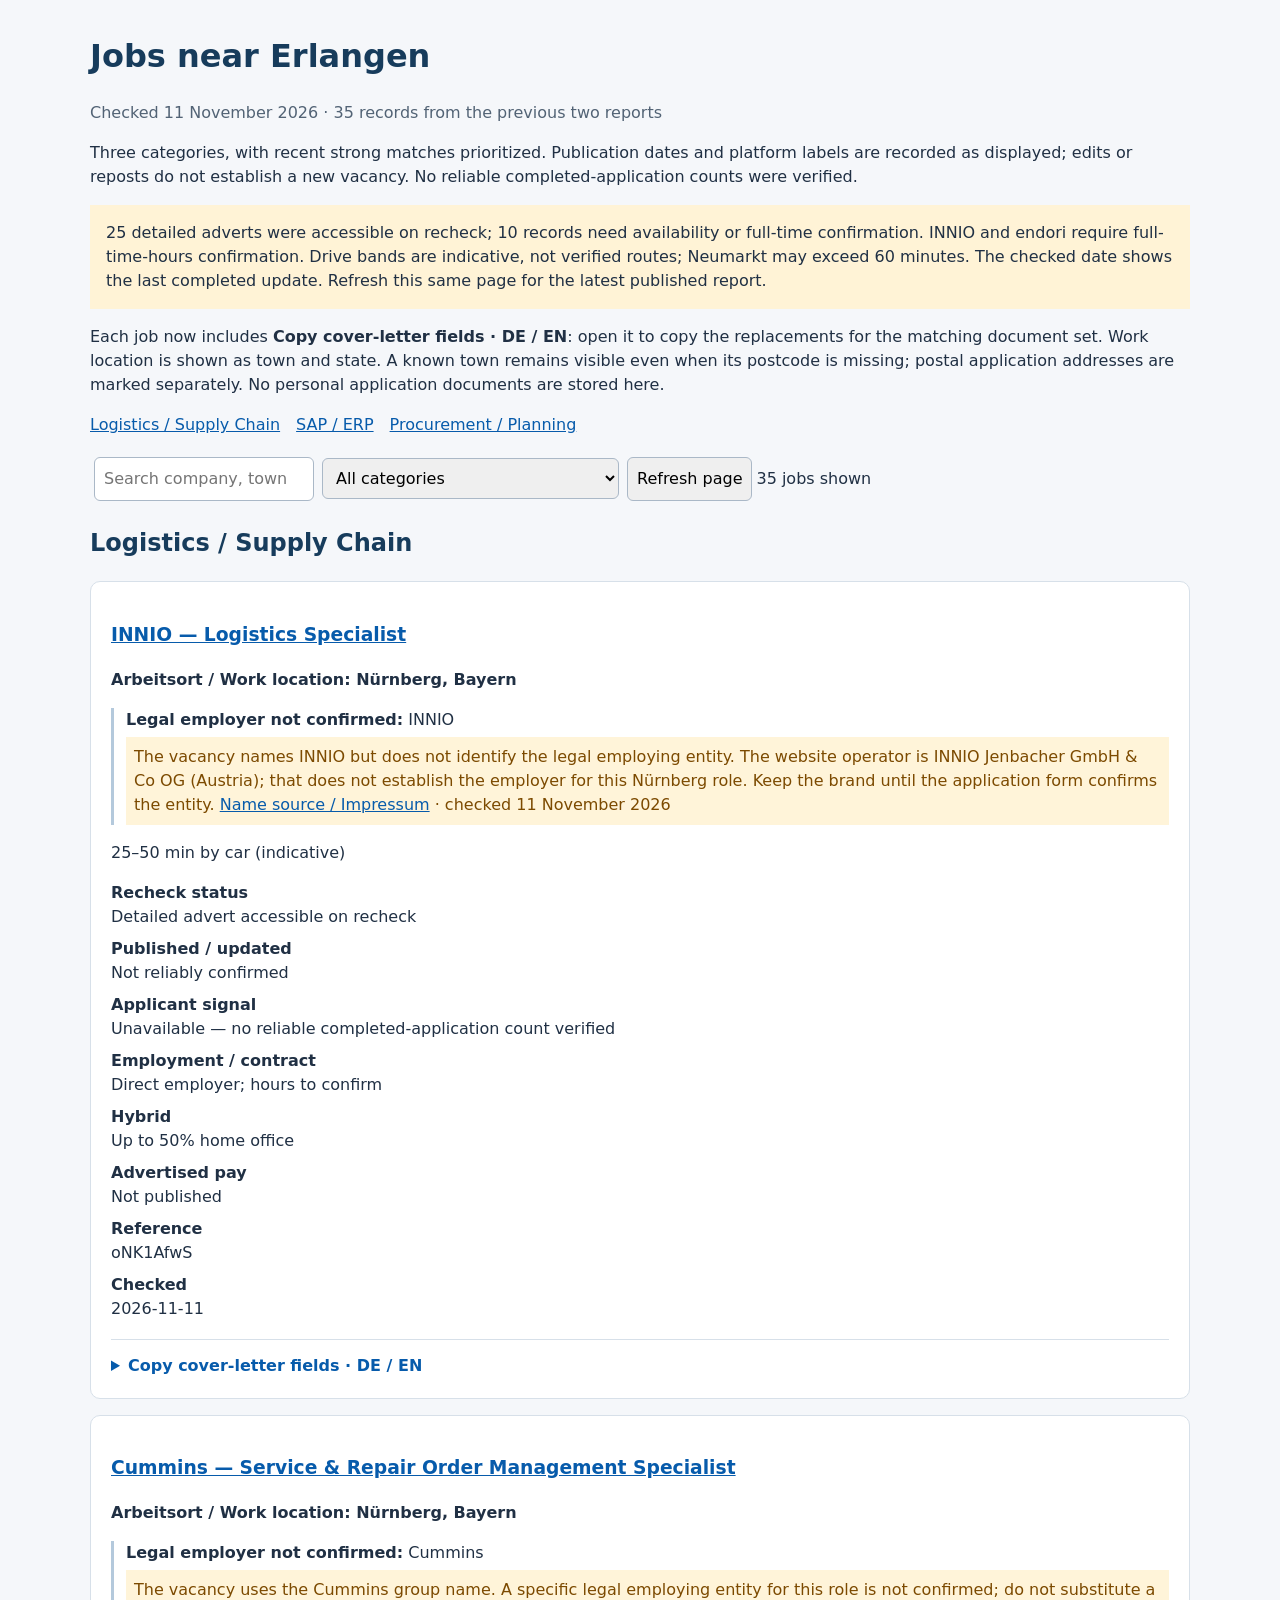
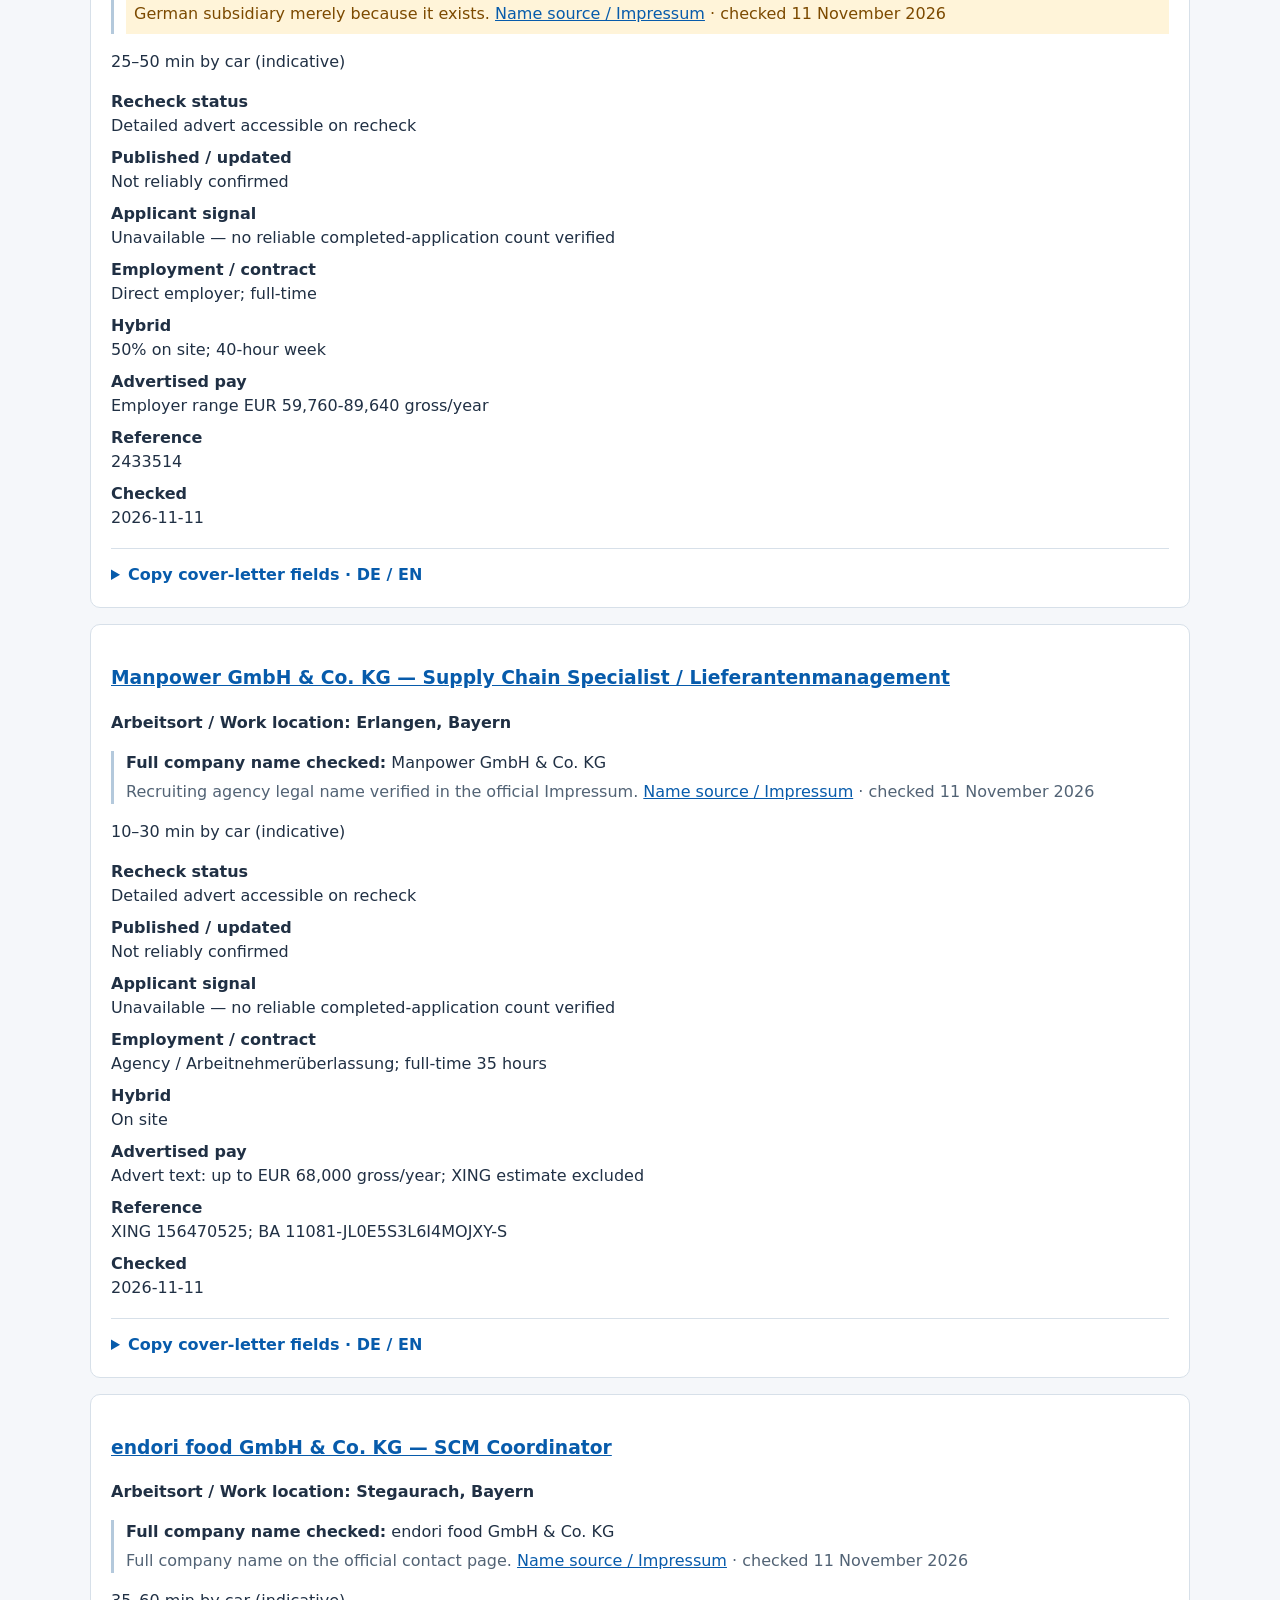
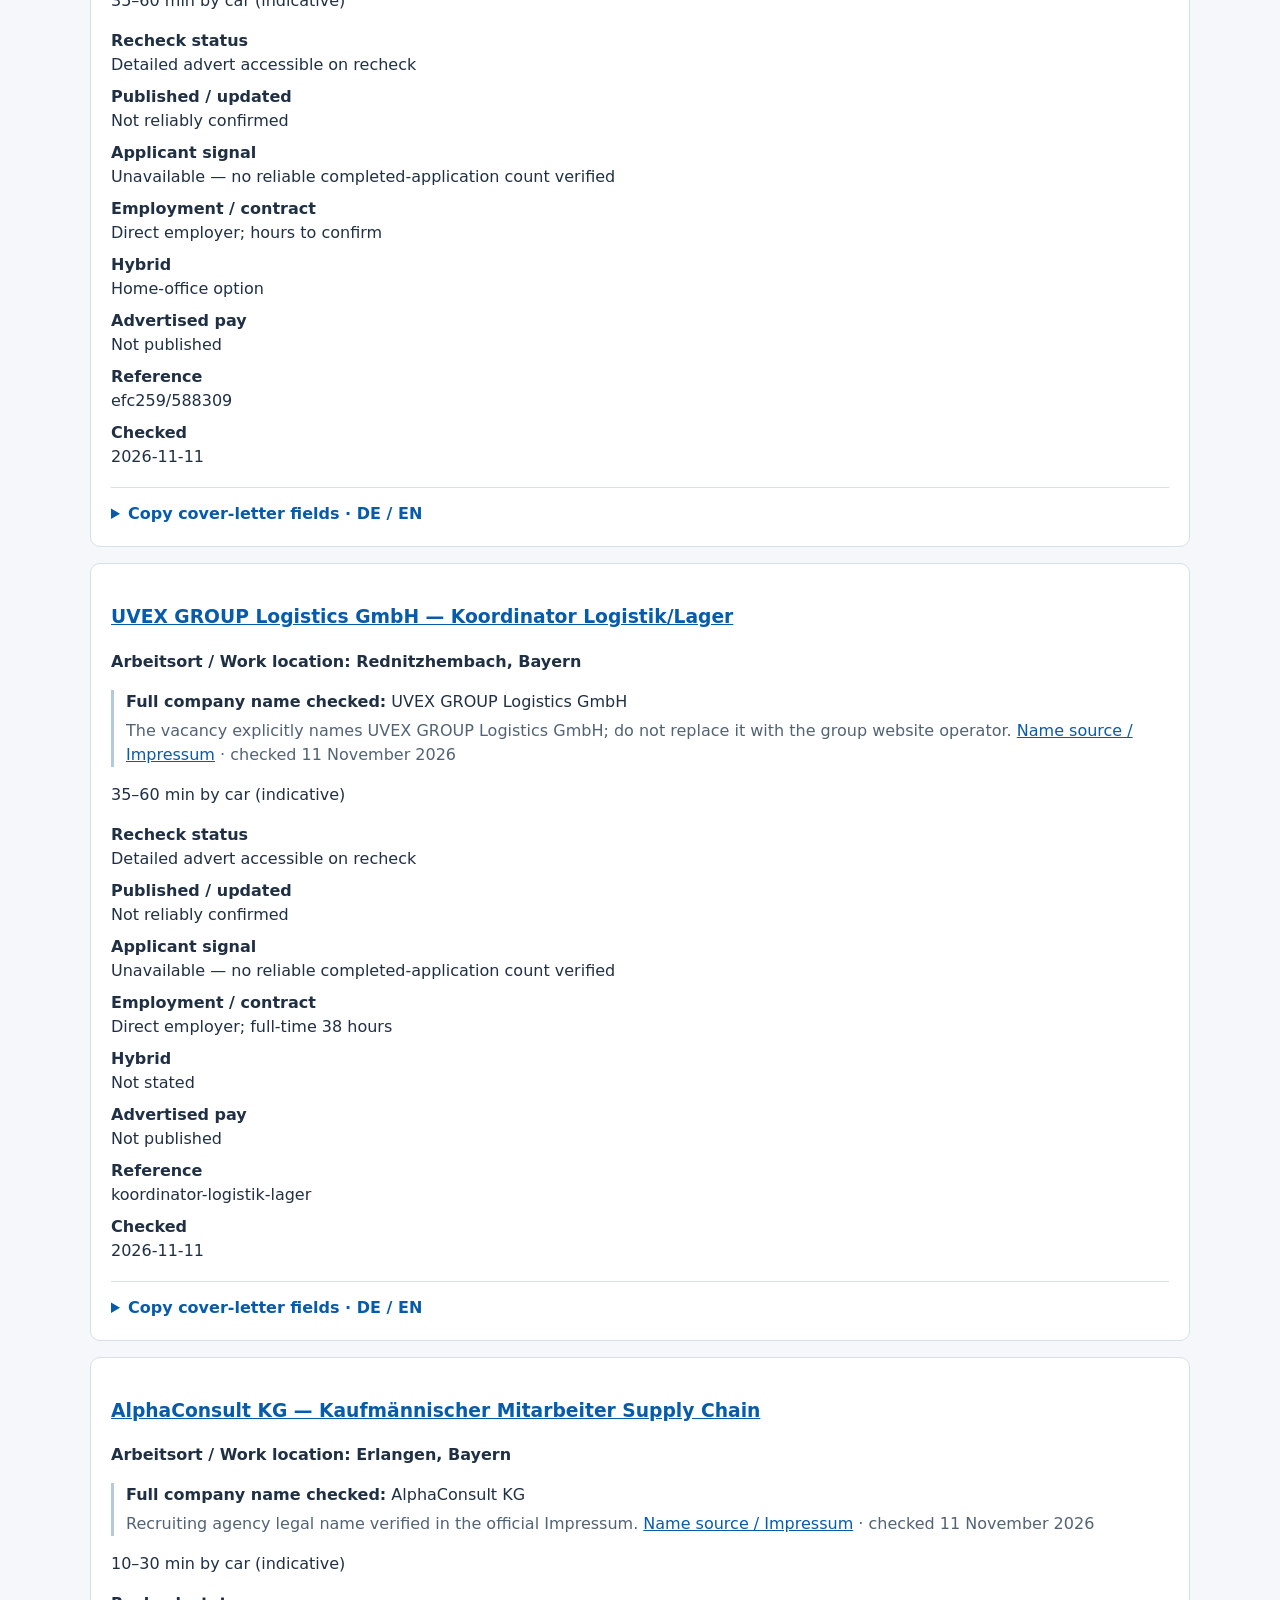
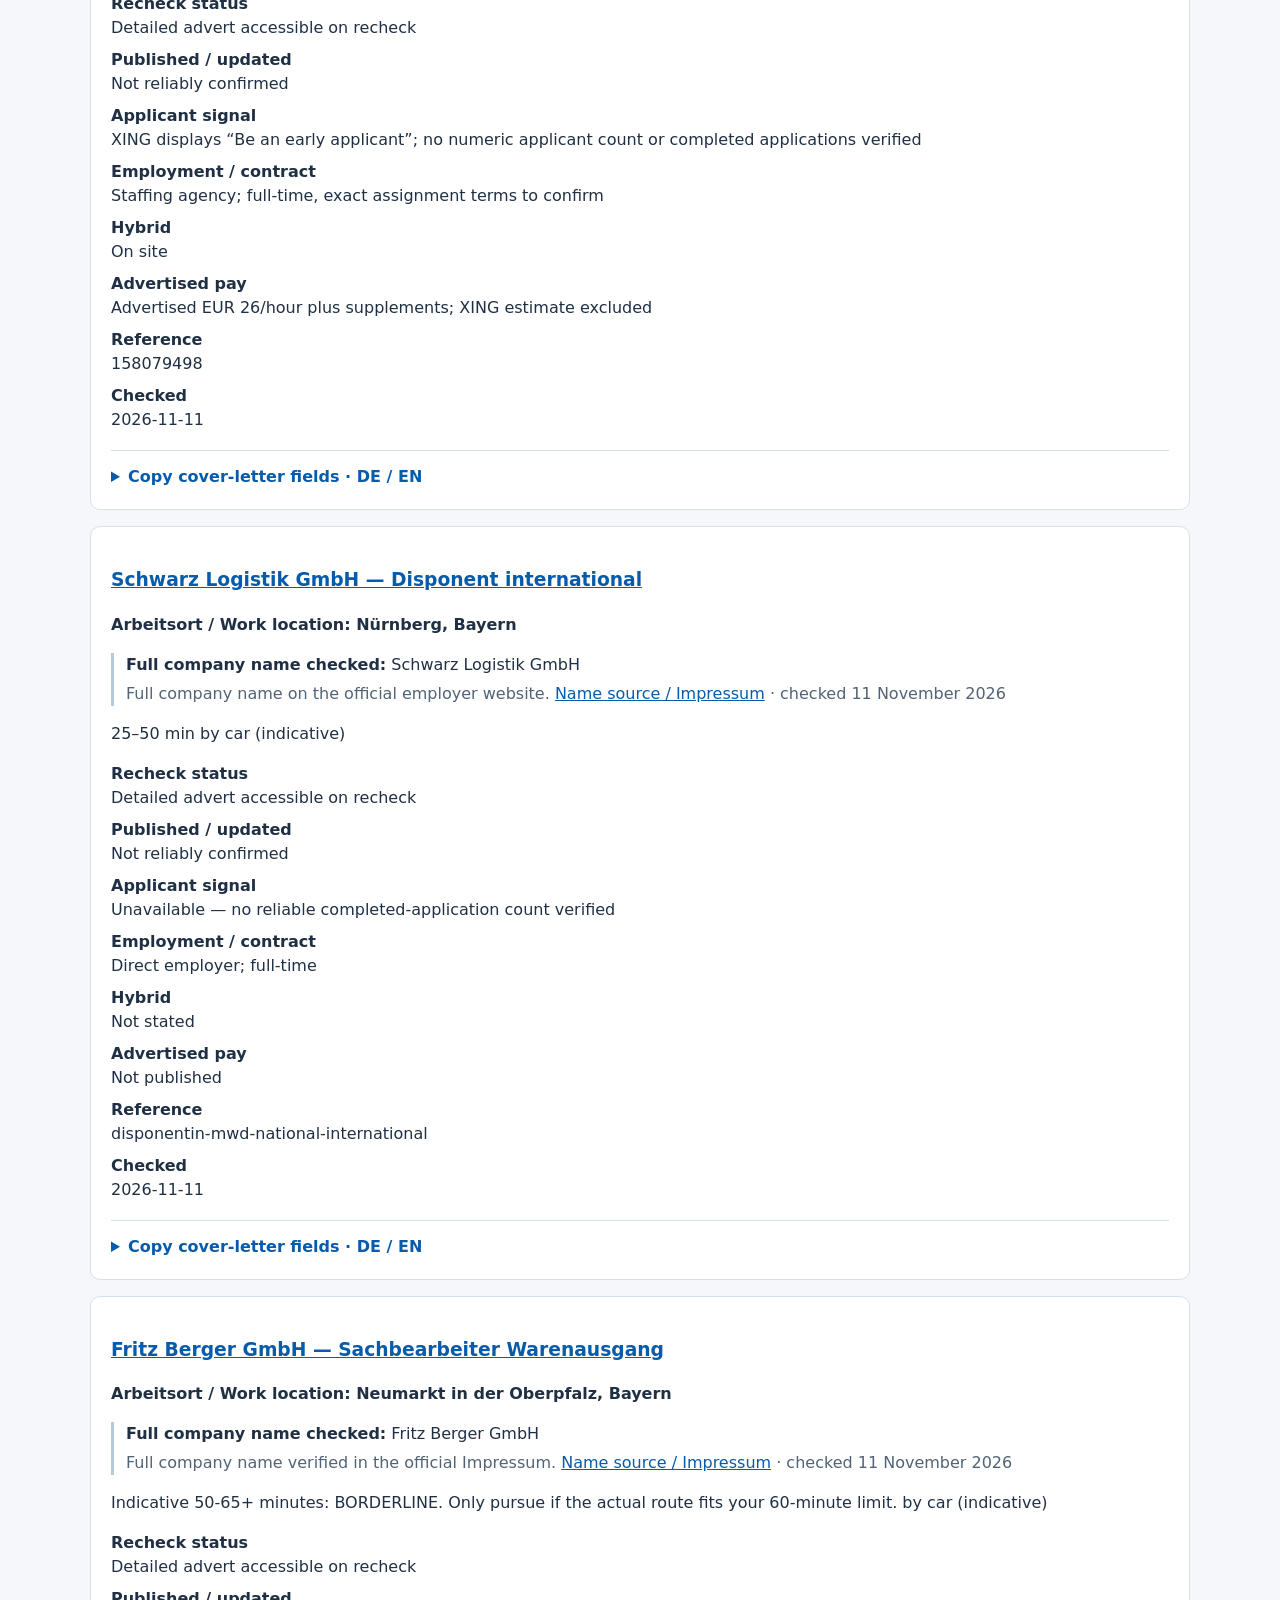
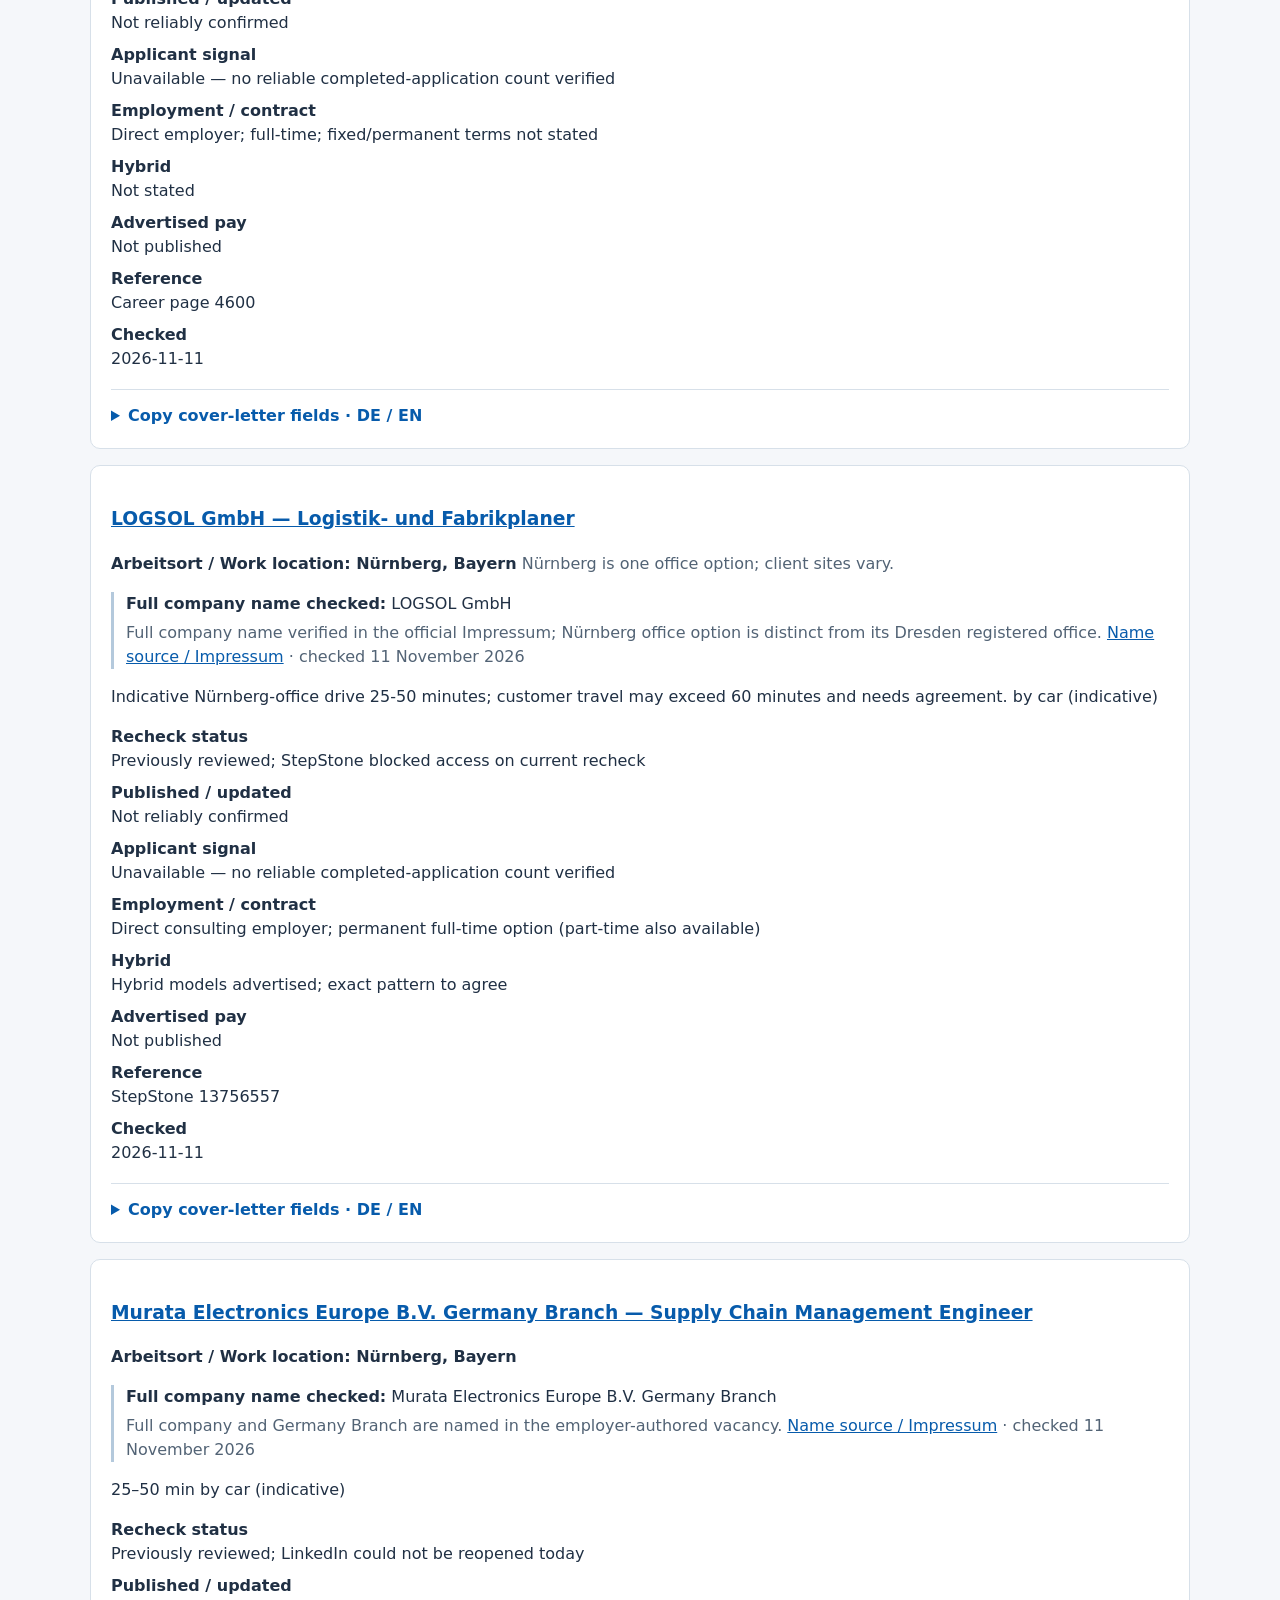
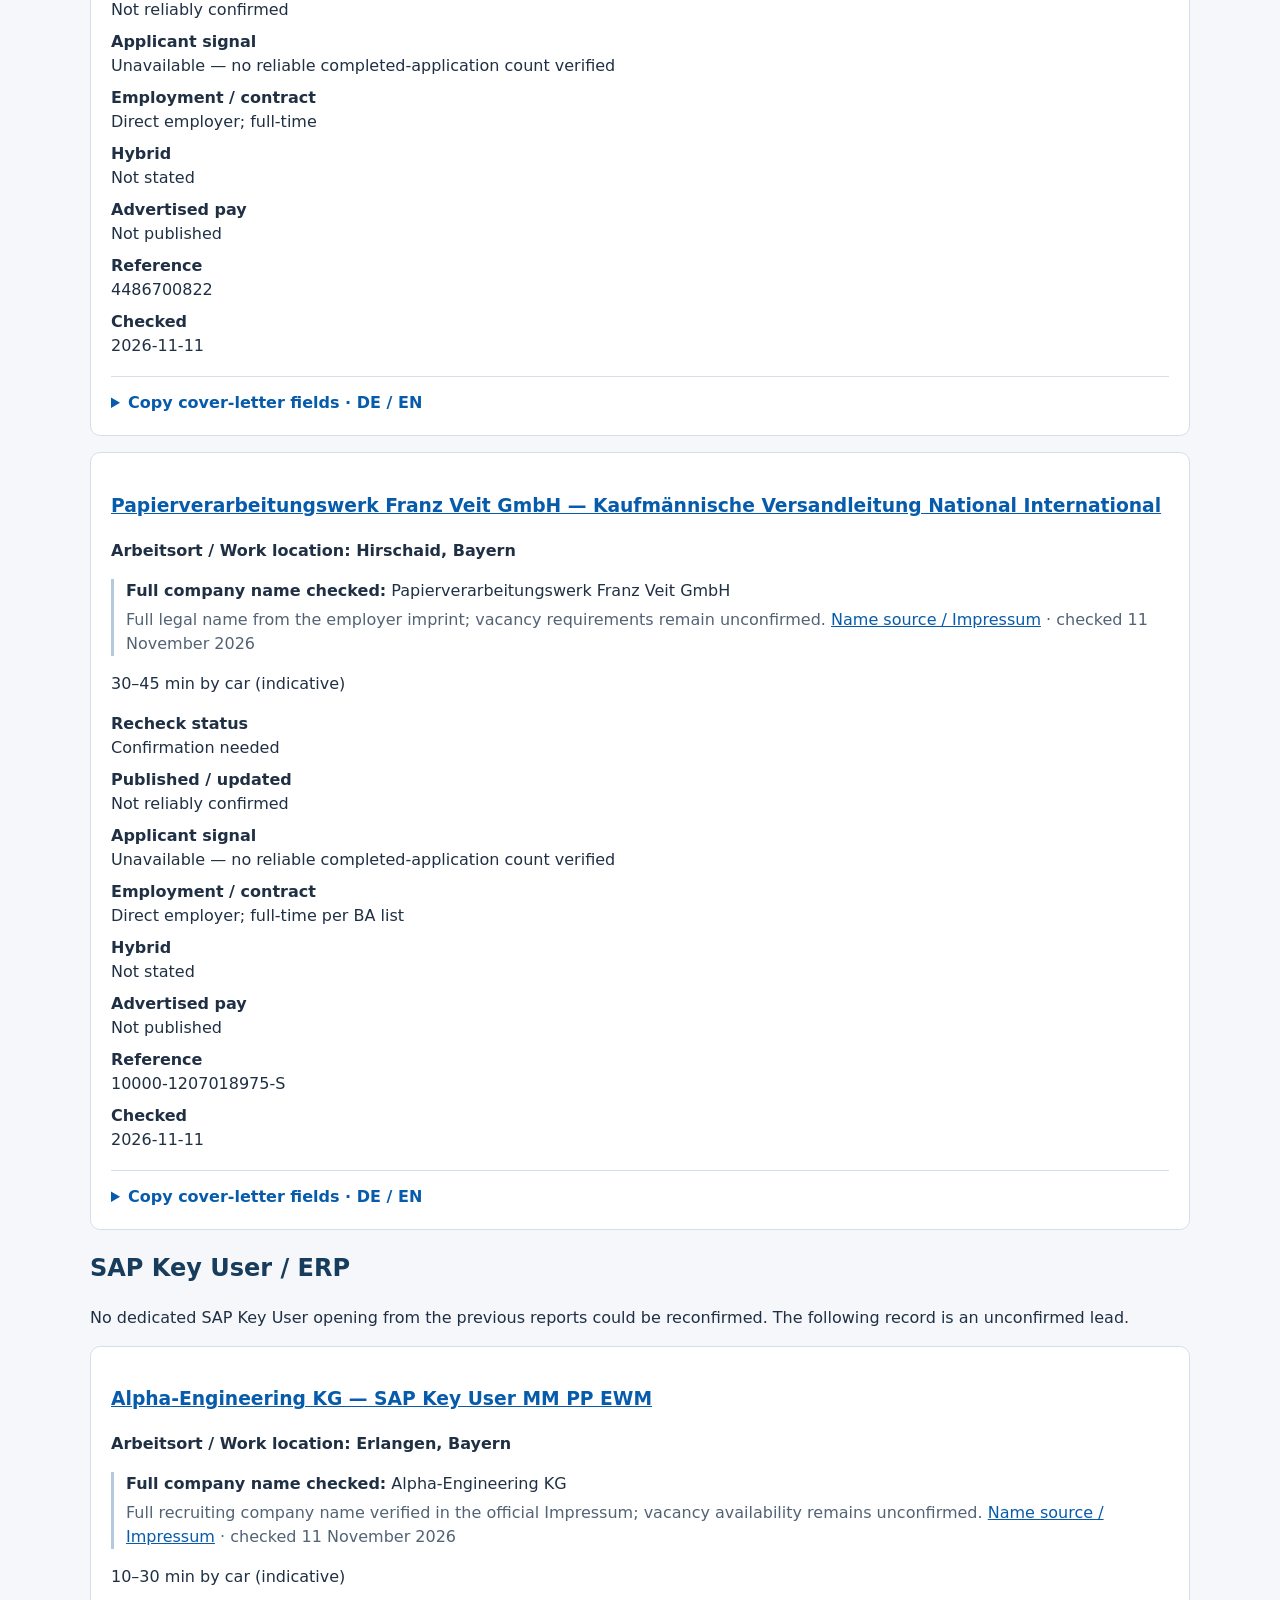
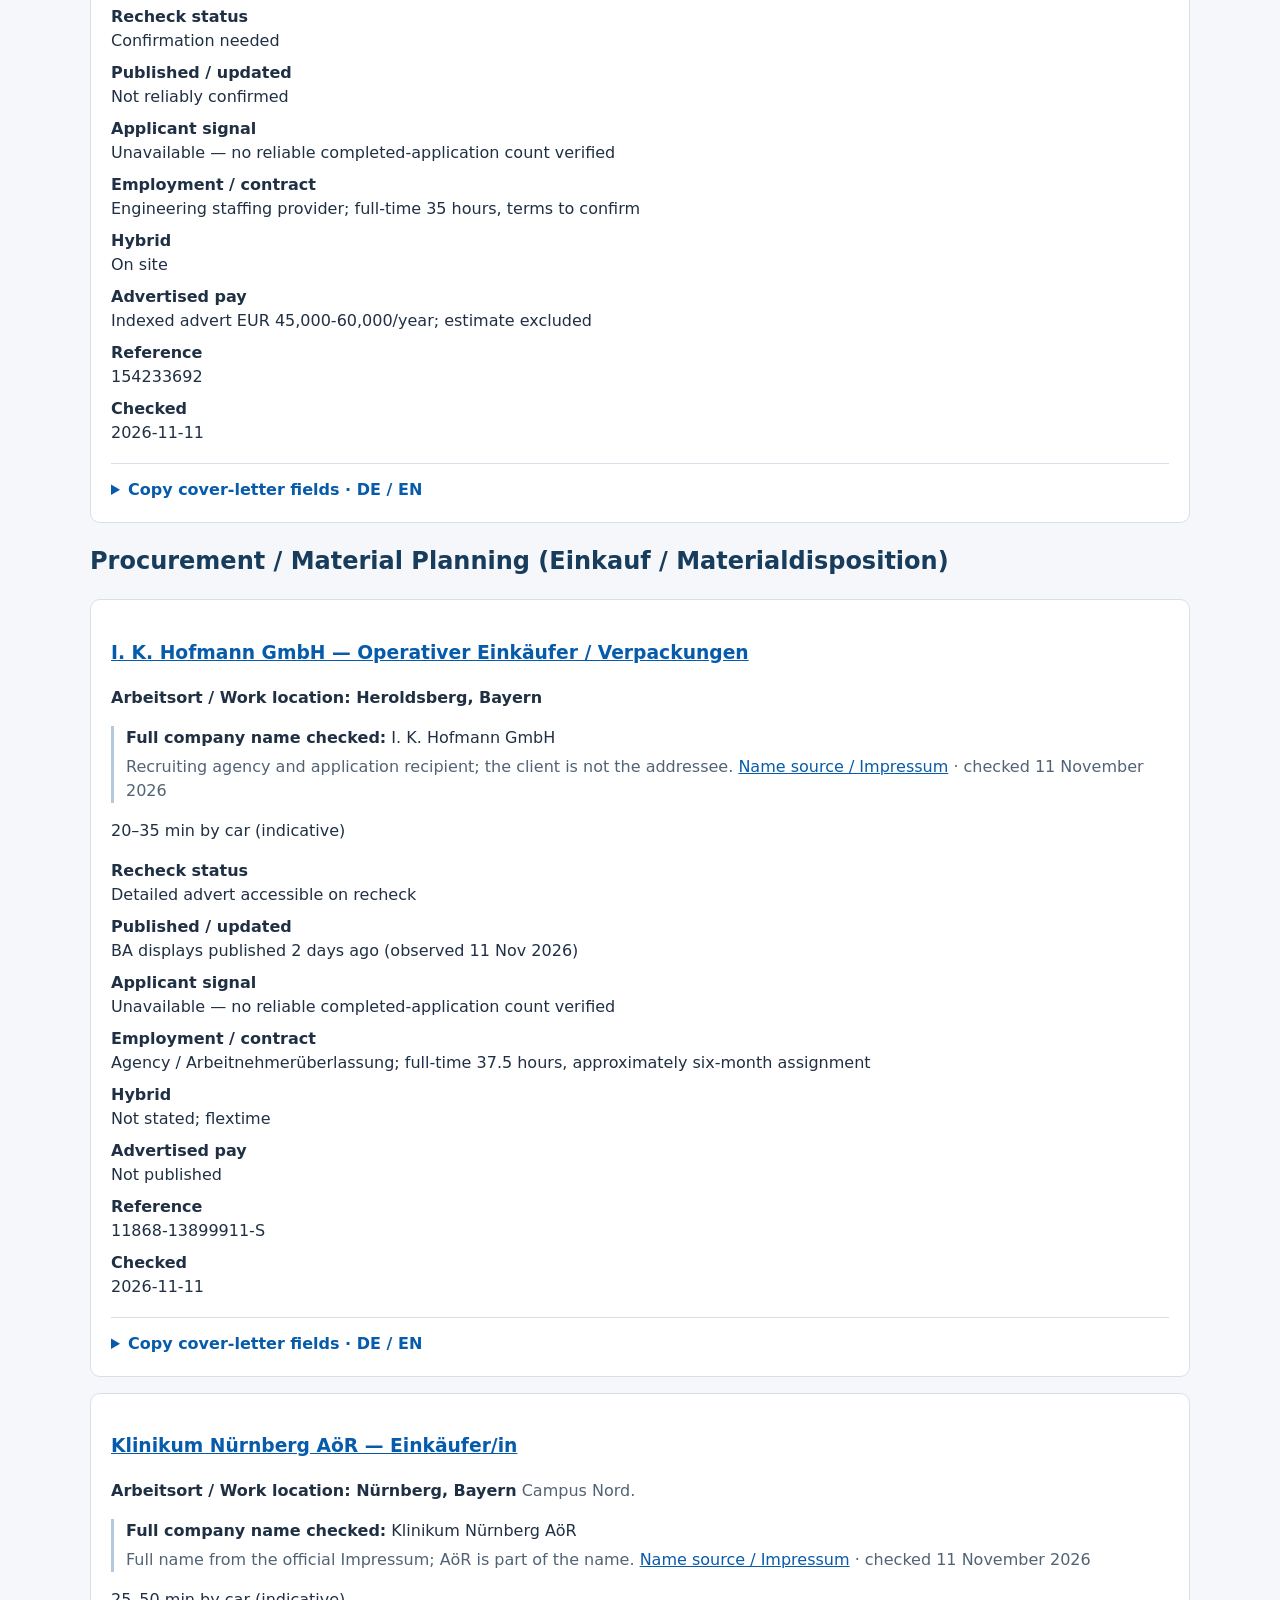
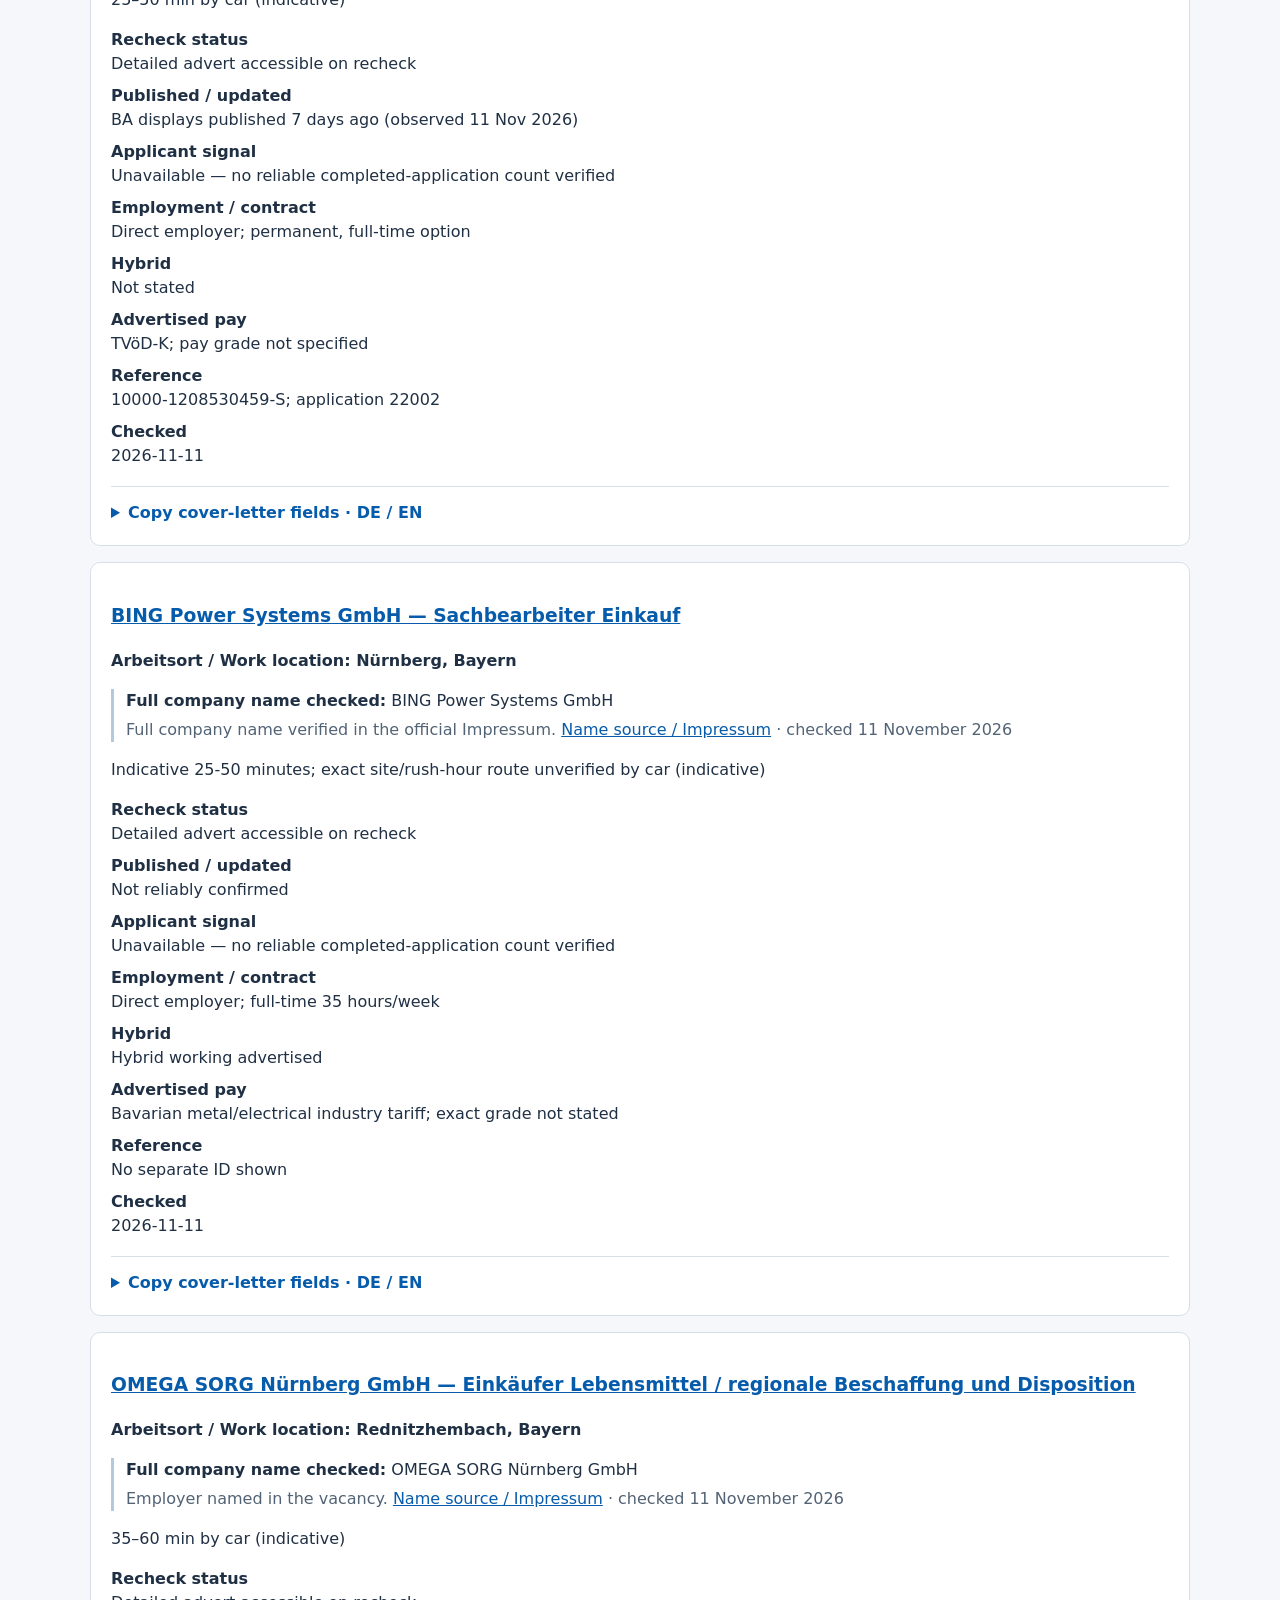
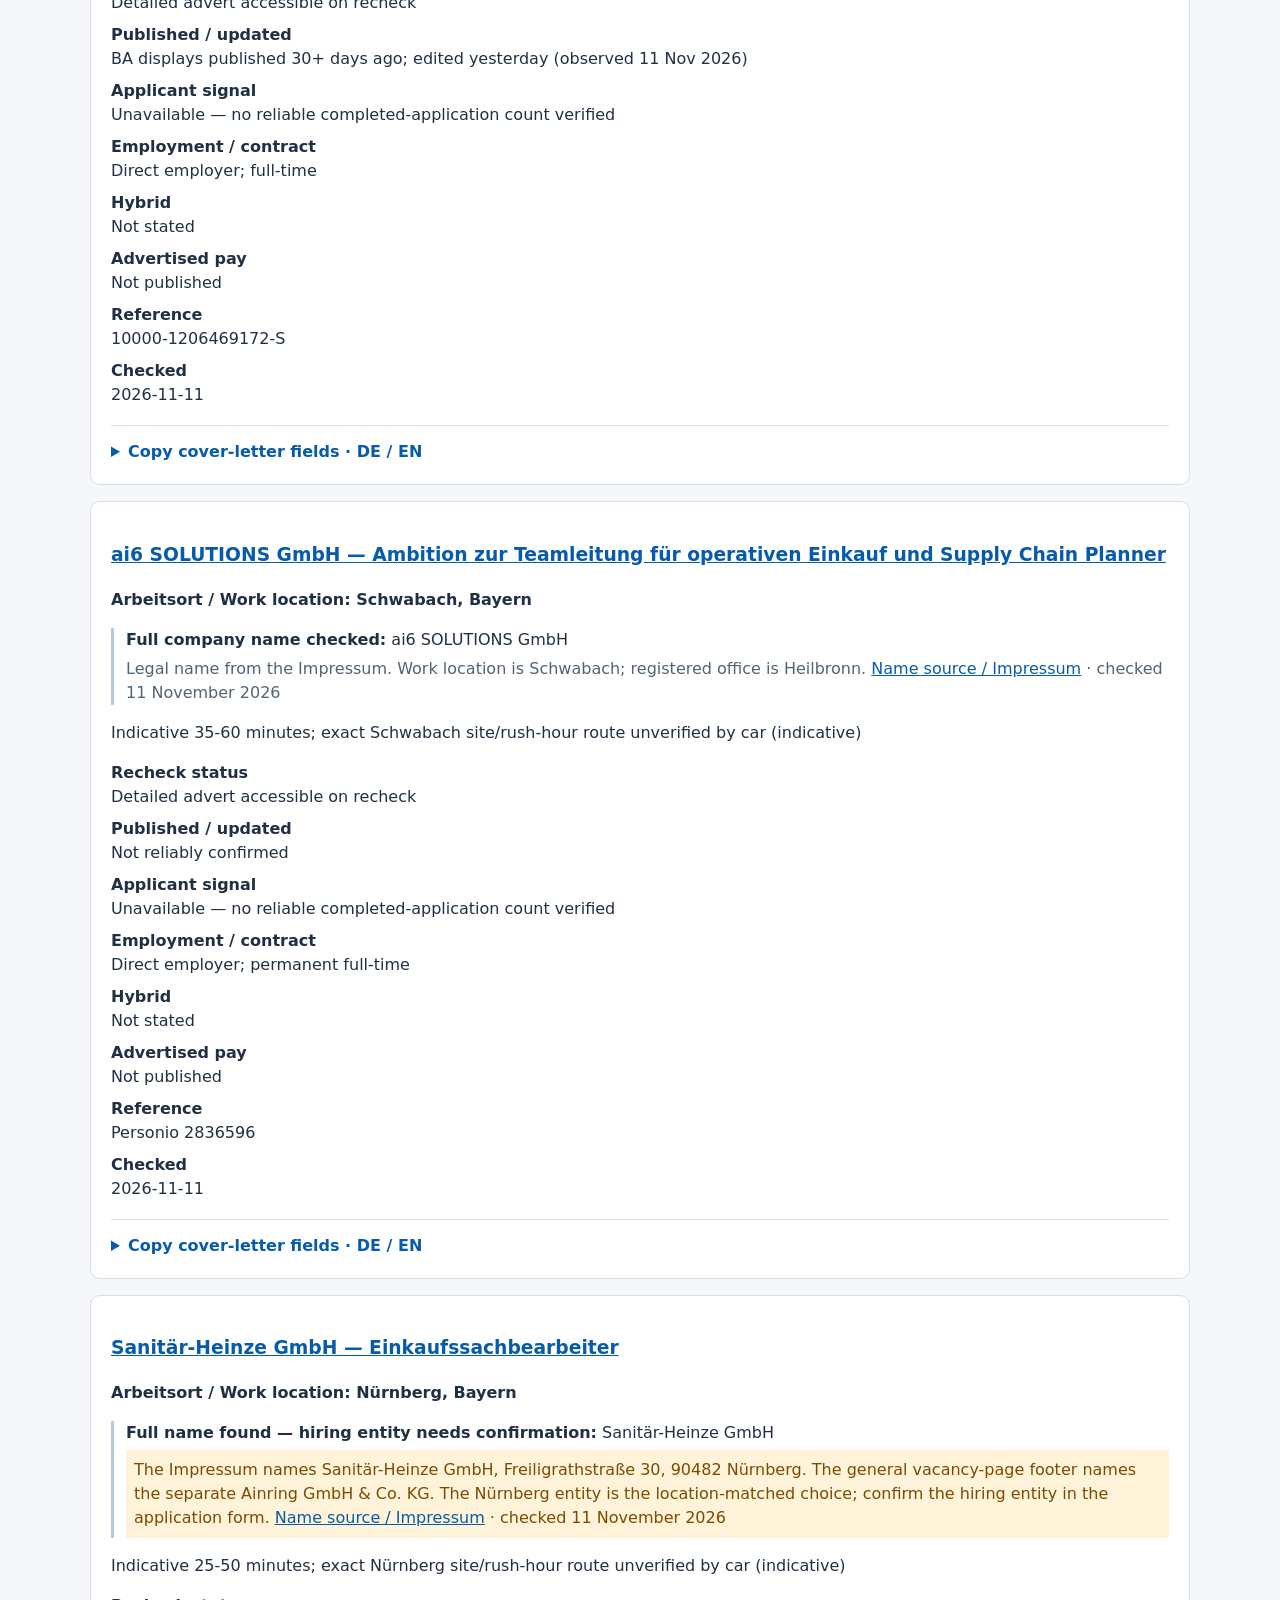
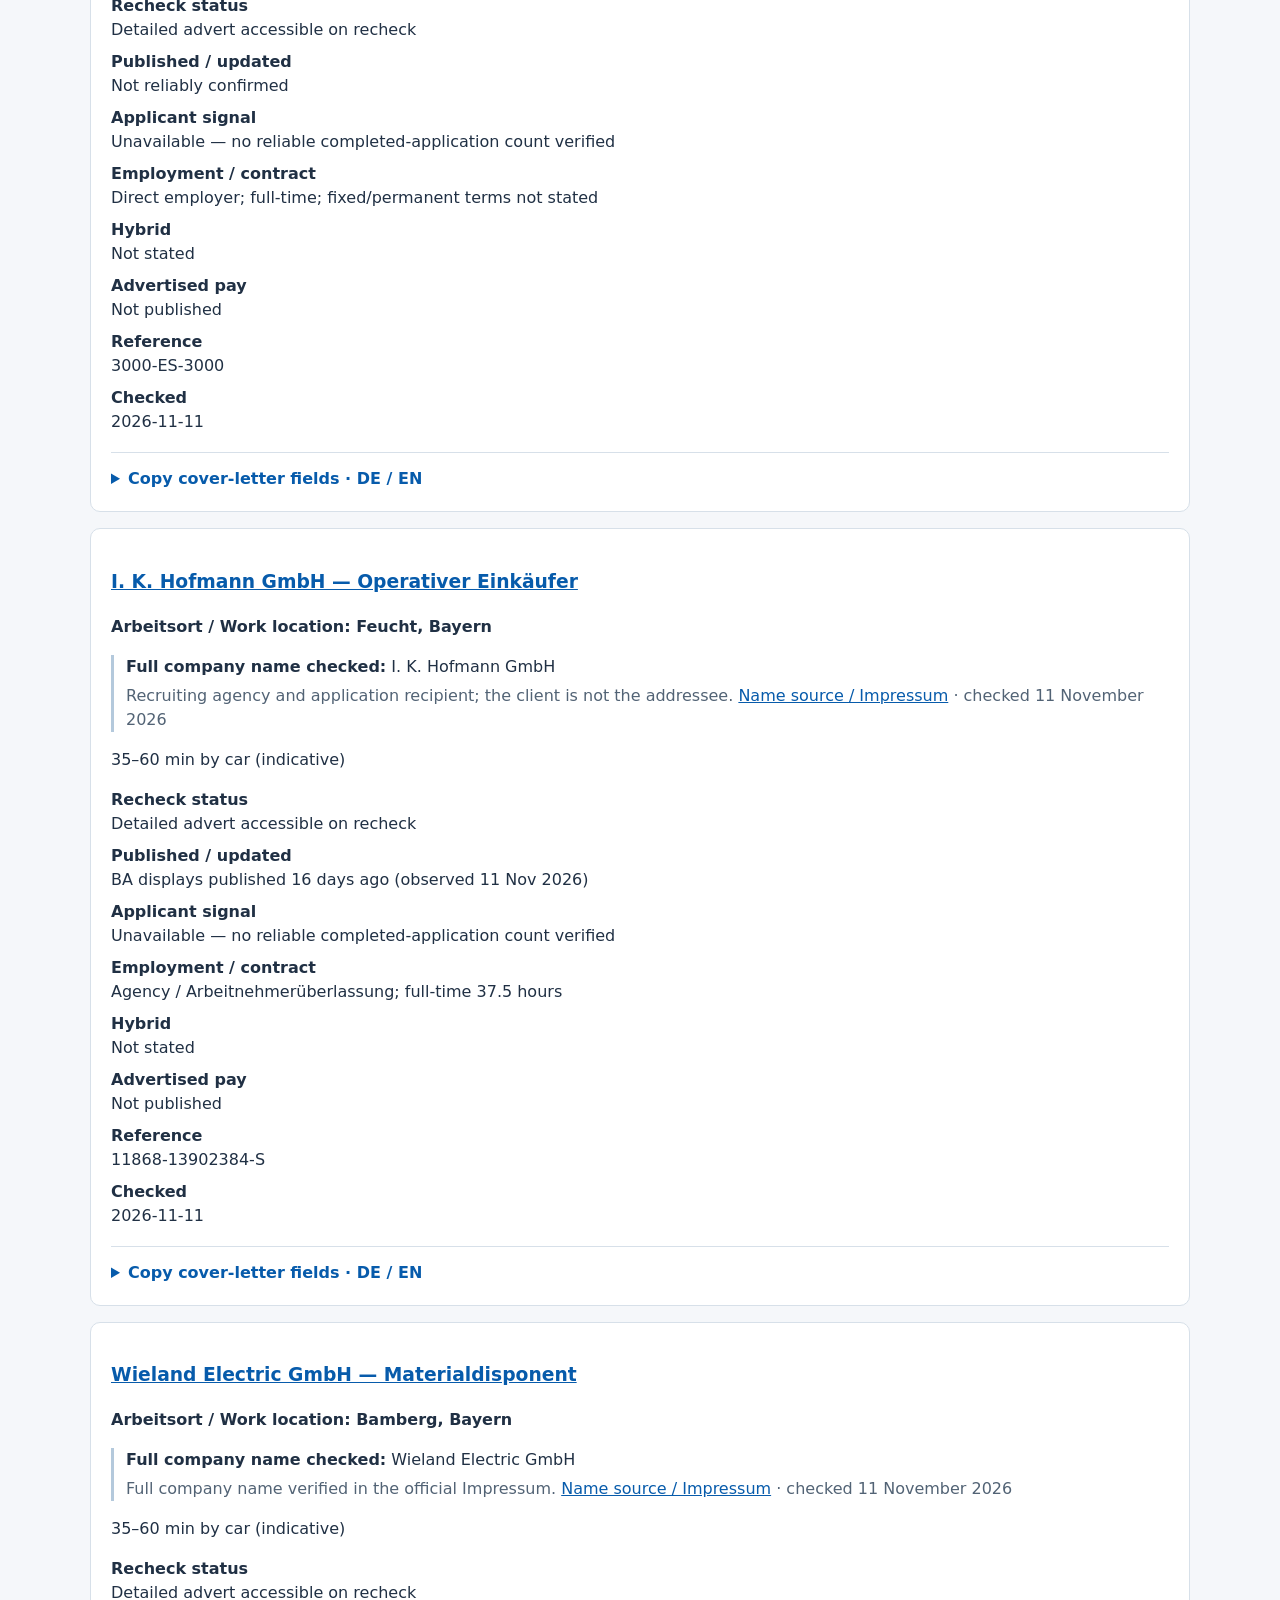
==== commit f49b0d9e: "Verify full company names and distinguish legal employers from group brands" ====
--- a/reports/2026-11-11.html
+++ b/reports/2026-11-11.html
@@ -1,81 +1,81 @@
-<!doctype html><html lang="en"><head><meta charset="utf-8"><meta name="viewport" content="width=device-width, initial-scale=1"><meta name="robots" content="noindex,nofollow"><title>Jobs near Erlangen</title><style>body{font:16px/1.5 system-ui,sans-serif;color:#203044;max-width:1100px;margin:32px auto;padding:0 20px;background:#f5f7fa}h1,h2{color:#173c5c}article{background:white;padding:20px;border:1px solid #d7e0e9;border-radius:10px;margin:16px 0}a{color:#075bab}dt{font-weight:650}dd{margin:0 0 8px}.warn{background:#fff3d6;padding:16px}input,select,button{font:inherit;padding:9px;margin:4px;border:1px solid #aab8c7;border-radius:6px}nav a{margin-right:16px}.muted{color:#526375}@media print{input,select,button{display:none}article{break-inside:avoid}}.letter-fields{margin-top:18px;border-top:1px solid #d7e0e9;padding-top:14px}.letter-fields summary{cursor:pointer;font-weight:700;color:#075bab}.copy-field{margin:14px 0}.copy-field label{display:block;font-weight:650}.copy-value{display:flex;gap:8px;align-items:flex-start}.copy-value textarea{box-sizing:border-box;flex:1;min-width:0;font:15px/1.45 system-ui;background:#f5f8fc;border:1px solid #b9c7d6;border-radius:5px;padding:9px;resize:vertical}.copy-value button{flex:0 0 auto}.copy-field small{display:block;color:#526375}.missing{color:#7c4a00;background:#fff4d9;padding:8px}.language-tabs button[aria-pressed=true]{background:#173c5c;color:white}.copy-status{color:#176241;min-height:1.5em}[hidden]{display:none!important}@media(max-width:480px){.copy-value{flex-direction:column}.copy-value textarea{width:100%}}@media print{.letter-fields{display:none}}</style></head><body><h1>Jobs near Erlangen</h1><p class="muted">Checked 11 November 2026 · 35 records from the previous two reports</p><p>Three categories, with recent strong matches prioritized. Publication dates and platform labels are recorded as displayed; edits or reposts do not establish a new vacancy. No reliable completed-application counts were verified.</p><p class="warn">25 detailed adverts were accessible on recheck; 10 records need availability or full-time confirmation. INNIO and endori require full-time-hours confirmation. Drive bands are indicative, not verified routes; Neumarkt may exceed 60 minutes. The checked date shows the last completed update. Refresh this same page for the latest published report.</p><p>Each job now includes <strong>Copy cover-letter fields · DE / EN</strong>: open it to copy the replacements for the matching document set. Work location is shown as town and state. A known town remains visible even when its postcode is missing; postal application addresses are marked separately. No personal application documents are stored here.</p><nav><a href="#cat1">Logistics / Supply Chain</a><a href="#cat2">SAP / ERP</a><a href="#cat3">Procurement / Planning</a></nav><p><input id="search" type="search" aria-label="Search jobs" placeholder="Search company, town or role"><select id="category" aria-label="Category"><option value="all">All categories</option><option value="1">Logistics / Supply Chain</option><option value="2">SAP Key User / ERP</option><option value="3">Procurement / Material Planning</option></select><button onclick="location.reload()">Refresh page</button><span id="count" aria-live="polite"></span></p><section data-category="1"><h2 id="cat1">Logistics / Supply Chain</h2><article><h3><a target="_blank" rel="noopener noreferrer" href="https://jobs.jobvite.com/innio/job/oNK1AfwS">INNIO — Logistics Specialist</a></h3><p class="work-location"><strong>Arbeitsort / Work location: Nürnberg, Bayern</strong></p><p>25–50 min by car (indicative)</p><dl><dt>Recheck status</dt><dd>Detailed advert accessible on recheck</dd><dt>Published / updated</dt><dd>Not reliably confirmed</dd><dt>Applicant signal</dt><dd>Unavailable — no reliable completed-application count verified</dd><dt>Employment / contract</dt><dd>Direct employer; hours to confirm</dd><dt>Hybrid</dt><dd>Up to 50% home office</dd><dt>Advertised pay</dt><dd>Not published</dd><dt>Reference</dt><dd>oNK1AfwS</dd><dt>Checked</dt><dd>2026-11-11</dd></dl><details class="letter-fields"><summary>Copy cover-letter fields · DE / EN</summary><p><strong>Document set: 01 · Logistics / Supply Chain</strong></p><p class="muted">Replace the exact bracketed fields below in your existing cover letter. Wording suggestions describe the role, not qualifications or experience. </p><div class="language-tabs"><button type="button" data-language="de" data-job="0" aria-pressed="true">Deutsch</button><button type="button" data-language="en" data-job="0" aria-pressed="false">English</button></div><div data-copy-job="0" data-copy-language="de" ><div class="copy-field"><label for="location-0-de">Arbeitsort (Ort, Bundesland)</label><div class="copy-value"><textarea readonly id="location-0-de" rows="2">Nürnberg, Bayern</textarea><button type="button" data-copy="location-0-de">Copy</button></div><small>Advertised work location; not automatically the postal application address.</small></div><div class="copy-field"><label for="copy-0-de-company">[Unternehmen]</label><div class="copy-value"><textarea readonly id="copy-0-de-company" rows="2" >INNIO</textarea><button type="button" data-copy="copy-0-de-company">Copy</button></div></div><div class="copy-field"><label for="copy-0-de-contact">[Ansprechperson oder Personalabteilung]</label><div class="copy-value"><textarea readonly id="copy-0-de-contact" rows="2" >Personalabteilung</textarea><button type="button" data-copy="copy-0-de-contact">Copy</button></div><small>Generic department label; no named recipient verified.</small></div><div class="copy-field"><label for="copy-0-de-street">[Straße und Hausnummer]</label><p class="missing">Not verified — omit this line for an online letter, or check before using a postal address.</p></div><div class="copy-field"><label for="copy-0-de-city">[PLZ und Ort] — Ort bekannt, PLZ nicht verifiziert</label><div class="copy-value"><textarea readonly id="copy-0-de-city" rows="2">Nürnberg, Bayern</textarea><button type="button" data-copy="copy-0-de-city">Copy</button></div><small class="missing">Town and state are known from the work location. Postcode and postal application address are NOT verified; this is not a complete mailing address.</small></div><div class="copy-field"><label for="copy-0-de-address">Adressblock (nur bestätigte Zeilen)</label><div class="copy-value"><textarea readonly id="copy-0-de-address" rows="4" >INNIO
-Personalabteilung</textarea><button type="button" data-copy="copy-0-de-address">Copy</button></div><small>If street/postcode are missing this is a partial recipient block, not a complete postal address.</small></div><div class="copy-field"><label for="copy-0-de-date">[Datum]</label><div class="copy-value"><textarea readonly id="copy-0-de-date" rows="2" data-letter-date="de">11.11.2026</textarea><button type="button" data-copy="copy-0-de-date">Copy</button></div><small>Updates to today in Europe/Berlin when the page opens.</small></div><div class="copy-field"><label for="copy-0-de-title">[Stellenbezeichnung]</label><div class="copy-value"><textarea readonly id="copy-0-de-title" rows="2" >Logistics Specialist</textarea><button type="button" data-copy="copy-0-de-title">Copy</button></div><small>Keep the advertised job title, including in an English letter.</small></div><div class="copy-field"><label for="copy-0-de-subject">Vollständiger Betreff</label><div class="copy-value"><textarea readonly id="copy-0-de-subject" rows="2" >Bewerbung als Logistics Specialist</textarea><button type="button" data-copy="copy-0-de-subject">Copy</button></div></div><div class="copy-field"><label for="copy-0-de-reference">[Kennziffer, falls vorhanden]</label><p class="missing">Not verified — omit this line for an online letter, or check before using a postal address.</p><small>No suitable application reference verified: delete the entire reference line from the template.</small></div><div class="copy-field"><label for="copy-0-de-greeting">Anrede</label><div class="copy-value"><textarea readonly id="copy-0-de-greeting" rows="2" >Sehr geehrte Damen und Herren,</textarea><button type="button" data-copy="copy-0-de-greeting">Copy</button></div><small>Use the generic greeting unless a named contact is verified.</small></div><div class="copy-field"><label for="copy-0-de-priority">[konkrete logistische Aufgabe]</label><div class="copy-value"><textarea readonly id="copy-0-de-priority" rows="2" >die Zusammenarbeit mit Lagerdienstleistern und die Überwachung logistischer Kennzahlen</textarea><button type="button" data-copy="copy-0-de-priority">Copy</button></div><small>Suggested replacement based on the reviewed role description. For provisional leads, recheck the advert first.</small></div><div class="copy-field"><label for="copy-0-de-closing">[wichtigste Aufgabe der Stelle]</label><div class="copy-value"><textarea readonly id="copy-0-de-closing" rows="2" >der Koordination von Lagerdienstleistern und der Verbesserung logistischer Abläufe</textarea><button type="button" data-copy="copy-0-de-closing">Copy</button></div><small>Dative wording fits directly after „bei“ in the closing paragraph.</small></div></div><div data-copy-job="0" data-copy-language="en" hidden><div class="copy-field"><label for="location-0-en">Work location (town, state)</label><div class="copy-value"><textarea readonly id="location-0-en" rows="2">Nürnberg, Bayern</textarea><button type="button" data-copy="location-0-en">Copy</button></div><small>Advertised work location; not automatically the postal application address.</small></div><div class="copy-field"><label for="copy-0-en-company">[Company]</label><div class="copy-value"><textarea readonly id="copy-0-en-company" rows="2" >INNIO</textarea><button type="button" data-copy="copy-0-en-company">Copy</button></div></div><div class="copy-field"><label for="copy-0-en-contact">[Contact person or Hiring Team]</label><div class="copy-value"><textarea readonly id="copy-0-en-contact" rows="2" >Hiring Team</textarea><button type="button" data-copy="copy-0-en-contact">Copy</button></div><small>Generic department label; no named recipient verified.</small></div><div class="copy-field"><label for="copy-0-en-street">[Street address]</label><p class="missing">Not verified — omit this line for an online letter, or check before using a postal address.</p></div><div class="copy-field"><label for="copy-0-en-city">[Postcode and city] — town known, postcode unverified</label><div class="copy-value"><textarea readonly id="copy-0-en-city" rows="2">Nürnberg, Bayern</textarea><button type="button" data-copy="copy-0-en-city">Copy</button></div><small class="missing">Town and state are known from the work location. Postcode and postal application address are NOT verified; this is not a complete mailing address.</small></div><div class="copy-field"><label for="copy-0-en-address">Recipient block (confirmed lines only)</label><div class="copy-value"><textarea readonly id="copy-0-en-address" rows="4" >INNIO
-Hiring Team</textarea><button type="button" data-copy="copy-0-en-address">Copy</button></div><small>If street/postcode are missing this is a partial recipient block, not a complete postal address.</small></div><div class="copy-field"><label for="copy-0-en-date">[Date]</label><div class="copy-value"><textarea readonly id="copy-0-en-date" rows="2" data-letter-date="en">11 November 2026</textarea><button type="button" data-copy="copy-0-en-date">Copy</button></div><small>Updates to today in Europe/Berlin when the page opens.</small></div><div class="copy-field"><label for="copy-0-en-title">[Job title]</label><div class="copy-value"><textarea readonly id="copy-0-en-title" rows="2" >Logistics Specialist</textarea><button type="button" data-copy="copy-0-en-title">Copy</button></div><small>Keep the advertised job title, including in an English letter.</small></div><div class="copy-field"><label for="copy-0-en-subject">Complete subject</label><div class="copy-value"><textarea readonly id="copy-0-en-subject" rows="2" >Application for Logistics Specialist</textarea><button type="button" data-copy="copy-0-en-subject">Copy</button></div></div><div class="copy-field"><label for="copy-0-en-reference">[Job ID, if applicable]</label><p class="missing">Not verified — omit this line for an online letter, or check before using a postal address.</p><small>No suitable application reference verified: delete the entire reference line from the template.</small></div><div class="copy-field"><label for="copy-0-en-greeting">Greeting</label><div class="copy-value"><textarea readonly id="copy-0-en-greeting" rows="2" >Dear Hiring Team,</textarea><button type="button" data-copy="copy-0-en-greeting">Copy</button></div><small>Use the generic greeting unless a named contact is verified.</small></div><div class="copy-field"><label for="copy-0-en-priority">[specific logistics priority]</label><div class="copy-value"><textarea readonly id="copy-0-en-priority" rows="2" >warehouse-provider coordination and logistics performance monitoring</textarea><button type="button" data-copy="copy-0-en-priority">Copy</button></div><small>Suggested replacement based on the reviewed role description. For provisional leads, recheck the advert first.</small></div><div class="copy-field"><label for="copy-0-en-closing">[key priority of the role]</label><div class="copy-value"><textarea readonly id="copy-0-en-closing" rows="2" >warehouse-provider coordination and logistics performance monitoring</textarea><button type="button" data-copy="copy-0-en-closing">Copy</button></div><small>Fits directly after “with” in the closing paragraph.</small></div></div><p class="copy-status" role="status" aria-live="polite"></p></details></article><article><h3><a target="_blank" rel="noopener noreferrer" href="https://de.indeed.com/viewjob?jk=fcc4599b637b44c7">Cummins — Service &amp; Repair Order Management Specialist</a></h3><p class="work-location"><strong>Arbeitsort / Work location: Nürnberg, Bayern</strong></p><p>25–50 min by car (indicative)</p><dl><dt>Recheck status</dt><dd>Detailed advert accessible on recheck</dd><dt>Published / updated</dt><dd>Not reliably confirmed</dd><dt>Applicant signal</dt><dd>Unavailable — no reliable completed-application count verified</dd><dt>Employment / contract</dt><dd>Direct employer; full-time</dd><dt>Hybrid</dt><dd>50% on site; 40-hour week</dd><dt>Advertised pay</dt><dd>Employer range EUR 59,760-89,640 gross/year</dd><dt>Reference</dt><dd>2433514</dd><dt>Checked</dt><dd>2026-11-11</dd></dl><details class="letter-fields"><summary>Copy cover-letter fields · DE / EN</summary><p><strong>Document set: 01 · Logistics / Supply Chain</strong></p><p class="muted">Replace the exact bracketed fields below in your existing cover letter. Wording suggestions describe the role, not qualifications or experience. </p><div class="language-tabs"><button type="button" data-language="de" data-job="8" aria-pressed="true">Deutsch</button><button type="button" data-language="en" data-job="8" aria-pressed="false">English</button></div><div data-copy-job="8" data-copy-language="de" ><div class="copy-field"><label for="location-8-de">Arbeitsort (Ort, Bundesland)</label><div class="copy-value"><textarea readonly id="location-8-de" rows="2">Nürnberg, Bayern</textarea><button type="button" data-copy="location-8-de">Copy</button></div><small>Advertised work location; not automatically the postal application address.</small></div><div class="copy-field"><label for="copy-8-de-company">[Unternehmen]</label><div class="copy-value"><textarea readonly id="copy-8-de-company" rows="2" >Cummins</textarea><button type="button" data-copy="copy-8-de-company">Copy</button></div></div><div class="copy-field"><label for="copy-8-de-contact">[Ansprechperson oder Personalabteilung]</label><div class="copy-value"><textarea readonly id="copy-8-de-contact" rows="2" >Personalabteilung</textarea><button type="button" data-copy="copy-8-de-contact">Copy</button></div><small>Generic department label; no named recipient verified.</small></div><div class="copy-field"><label for="copy-8-de-street">[Straße und Hausnummer]</label><p class="missing">Not verified — omit this line for an online letter, or check before using a postal address.</p></div><div class="copy-field"><label for="copy-8-de-city">[PLZ und Ort] — Ort bekannt, PLZ nicht verifiziert</label><div class="copy-value"><textarea readonly id="copy-8-de-city" rows="2">Nürnberg, Bayern</textarea><button type="button" data-copy="copy-8-de-city">Copy</button></div><small class="missing">Town and state are known from the work location. Postcode and postal application address are NOT verified; this is not a complete mailing address.</small></div><div class="copy-field"><label for="copy-8-de-address">Adressblock (nur bestätigte Zeilen)</label><div class="copy-value"><textarea readonly id="copy-8-de-address" rows="4" >Cummins
-Personalabteilung</textarea><button type="button" data-copy="copy-8-de-address">Copy</button></div><small>If street/postcode are missing this is a partial recipient block, not a complete postal address.</small></div><div class="copy-field"><label for="copy-8-de-date">[Datum]</label><div class="copy-value"><textarea readonly id="copy-8-de-date" rows="2" data-letter-date="de">11.11.2026</textarea><button type="button" data-copy="copy-8-de-date">Copy</button></div><small>Updates to today in Europe/Berlin when the page opens.</small></div><div class="copy-field"><label for="copy-8-de-title">[Stellenbezeichnung]</label><div class="copy-value"><textarea readonly id="copy-8-de-title" rows="2" >Service &amp; Repair Order Management Specialist</textarea><button type="button" data-copy="copy-8-de-title">Copy</button></div><small>Keep the advertised job title, including in an English letter.</small></div><div class="copy-field"><label for="copy-8-de-subject">Vollständiger Betreff</label><div class="copy-value"><textarea readonly id="copy-8-de-subject" rows="2" >Bewerbung als Service &amp; Repair Order Management Specialist</textarea><button type="button" data-copy="copy-8-de-subject">Copy</button></div></div><div class="copy-field"><label for="copy-8-de-reference">[Kennziffer, falls vorhanden]</label><div class="copy-value"><textarea readonly id="copy-8-de-reference" rows="2" >2433514</textarea><button type="button" data-copy="copy-8-de-reference">Copy</button></div><small>Employer/job reference from the reviewed advert.</small></div><div class="copy-field"><label for="copy-8-de-greeting">Anrede</label><div class="copy-value"><textarea readonly id="copy-8-de-greeting" rows="2" >Sehr geehrte Damen und Herren,</textarea><button type="button" data-copy="copy-8-de-greeting">Copy</button></div><small>Use the generic greeting unless a named contact is verified.</small></div><div class="copy-field"><label for="copy-8-de-priority">[konkrete logistische Aufgabe]</label><div class="copy-value"><textarea readonly id="copy-8-de-priority" rows="2" >die zuverlässige Abwicklung von Service- und Reparaturaufträgen</textarea><button type="button" data-copy="copy-8-de-priority">Copy</button></div><small>Suggested replacement based on the reviewed role description. For provisional leads, recheck the advert first.</small></div><div class="copy-field"><label for="copy-8-de-closing">[wichtigste Aufgabe der Stelle]</label><div class="copy-value"><textarea readonly id="copy-8-de-closing" rows="2" >der Auftragsabwicklung und der Koordination von Lieferungen und Retouren</textarea><button type="button" data-copy="copy-8-de-closing">Copy</button></div><small>Dative wording fits directly after „bei“ in the closing paragraph.</small></div></div><div data-copy-job="8" data-copy-language="en" hidden><div class="copy-field"><label for="location-8-en">Work location (town, state)</label><div class="copy-value"><textarea readonly id="location-8-en" rows="2">Nürnberg, Bayern</textarea><button type="button" data-copy="location-8-en">Copy</button></div><small>Advertised work location; not automatically the postal application address.</small></div><div class="copy-field"><label for="copy-8-en-company">[Company]</label><div class="copy-value"><textarea readonly id="copy-8-en-company" rows="2" >Cummins</textarea><button type="button" data-copy="copy-8-en-company">Copy</button></div></div><div class="copy-field"><label for="copy-8-en-contact">[Contact person or Hiring Team]</label><div class="copy-value"><textarea readonly id="copy-8-en-contact" rows="2" >Hiring Team</textarea><button type="button" data-copy="copy-8-en-contact">Copy</button></div><small>Generic department label; no named recipient verified.</small></div><div class="copy-field"><label for="copy-8-en-street">[Street address]</label><p class="missing">Not verified — omit this line for an online letter, or check before using a postal address.</p></div><div class="copy-field"><label for="copy-8-en-city">[Postcode and city] — town known, postcode unverified</label><div class="copy-value"><textarea readonly id="copy-8-en-city" rows="2">Nürnberg, Bayern</textarea><button type="button" data-copy="copy-8-en-city">Copy</button></div><small class="missing">Town and state are known from the work location. Postcode and postal application address are NOT verified; this is not a complete mailing address.</small></div><div class="copy-field"><label for="copy-8-en-address">Recipient block (confirmed lines only)</label><div class="copy-value"><textarea readonly id="copy-8-en-address" rows="4" >Cummins
-Hiring Team</textarea><button type="button" data-copy="copy-8-en-address">Copy</button></div><small>If street/postcode are missing this is a partial recipient block, not a complete postal address.</small></div><div class="copy-field"><label for="copy-8-en-date">[Date]</label><div class="copy-value"><textarea readonly id="copy-8-en-date" rows="2" data-letter-date="en">11 November 2026</textarea><button type="button" data-copy="copy-8-en-date">Copy</button></div><small>Updates to today in Europe/Berlin when the page opens.</small></div><div class="copy-field"><label for="copy-8-en-title">[Job title]</label><div class="copy-value"><textarea readonly id="copy-8-en-title" rows="2" >Service &amp; Repair Order Management Specialist</textarea><button type="button" data-copy="copy-8-en-title">Copy</button></div><small>Keep the advertised job title, including in an English letter.</small></div><div class="copy-field"><label for="copy-8-en-subject">Complete subject</label><div class="copy-value"><textarea readonly id="copy-8-en-subject" rows="2" >Application for Service &amp; Repair Order Management Specialist</textarea><button type="button" data-copy="copy-8-en-subject">Copy</button></div></div><div class="copy-field"><label for="copy-8-en-reference">[Job ID, if applicable]</label><div class="copy-value"><textarea readonly id="copy-8-en-reference" rows="2" >2433514</textarea><button type="button" data-copy="copy-8-en-reference">Copy</button></div><small>Employer/job reference from the reviewed advert.</small></div><div class="copy-field"><label for="copy-8-en-greeting">Greeting</label><div class="copy-value"><textarea readonly id="copy-8-en-greeting" rows="2" >Dear Hiring Team,</textarea><button type="button" data-copy="copy-8-en-greeting">Copy</button></div><small>Use the generic greeting unless a named contact is verified.</small></div><div class="copy-field"><label for="copy-8-en-priority">[specific logistics priority]</label><div class="copy-value"><textarea readonly id="copy-8-en-priority" rows="2" >service-order fulfilment and returns coordination</textarea><button type="button" data-copy="copy-8-en-priority">Copy</button></div><small>Suggested replacement based on the reviewed role description. For provisional leads, recheck the advert first.</small></div><div class="copy-field"><label for="copy-8-en-closing">[key priority of the role]</label><div class="copy-value"><textarea readonly id="copy-8-en-closing" rows="2" >service-order fulfilment and returns coordination</textarea><button type="button" data-copy="copy-8-en-closing">Copy</button></div><small>Fits directly after “with” in the closing paragraph.</small></div></div><p class="copy-status" role="status" aria-live="polite"></p></details></article><article><h3><a target="_blank" rel="noopener noreferrer" href="https://www.xing.com/jobs/erlangen-supply-chain-specialist-156470525">Manpower — Supply Chain Specialist / Lieferantenmanagement</a></h3><p class="work-location"><strong>Arbeitsort / Work location: Erlangen, Bayern</strong></p><p>10–30 min by car (indicative)</p><dl><dt>Recheck status</dt><dd>Detailed advert accessible on recheck</dd><dt>Published / updated</dt><dd>Not reliably confirmed</dd><dt>Applicant signal</dt><dd>Unavailable — no reliable completed-application count verified</dd><dt>Employment / contract</dt><dd>Agency / Arbeitnehmerüberlassung; full-time 35 hours</dd><dt>Hybrid</dt><dd>On site</dd><dt>Advertised pay</dt><dd>Advert text: up to EUR 68,000 gross/year; XING estimate excluded</dd><dt>Reference</dt><dd>XING 156470525; BA 11081-JL0E5S3L6I4MOJXY-S</dd><dt>Checked</dt><dd>2026-11-11</dd></dl><details class="letter-fields"><summary>Copy cover-letter fields · DE / EN</summary><p><strong>Document set: 01 · Logistics / Supply Chain</strong></p><p class="muted">Replace the exact bracketed fields below in your existing cover letter. Wording suggestions describe the role, not qualifications or experience. </p><p class="missing">Agency vacancy: address the recruiting agency shown below. A client mentioned in the advert is not automatically the application recipient.</p><div class="language-tabs"><button type="button" data-language="de" data-job="12" aria-pressed="true">Deutsch</button><button type="button" data-language="en" data-job="12" aria-pressed="false">English</button></div><div data-copy-job="12" data-copy-language="de" ><div class="copy-field"><label for="location-12-de">Arbeitsort (Ort, Bundesland)</label><div class="copy-value"><textarea readonly id="location-12-de" rows="2">Erlangen, Bayern</textarea><button type="button" data-copy="location-12-de">Copy</button></div><small>Advertised work location; not automatically the postal application address.</small></div><div class="copy-field"><label for="copy-12-de-company">[Unternehmen]</label><div class="copy-value"><textarea readonly id="copy-12-de-company" rows="2" >Manpower</textarea><button type="button" data-copy="copy-12-de-company">Copy</button></div></div><div class="copy-field"><label for="copy-12-de-contact">[Ansprechperson oder Personalabteilung]</label><div class="copy-value"><textarea readonly id="copy-12-de-contact" rows="2" >Personalabteilung</textarea><button type="button" data-copy="copy-12-de-contact">Copy</button></div><small>Generic department label; no named recipient verified.</small></div><div class="copy-field"><label for="copy-12-de-street">[Straße und Hausnummer]</label><p class="missing">Not verified — omit this line for an online letter, or check before using a postal address.</p></div><div class="copy-field"><label for="copy-12-de-city">[PLZ und Ort] — Ort bekannt, PLZ nicht verifiziert</label><div class="copy-value"><textarea readonly id="copy-12-de-city" rows="2">Erlangen, Bayern</textarea><button type="button" data-copy="copy-12-de-city">Copy</button></div><small class="missing">Town and state are known from the work location. Postcode and postal application address are NOT verified; this is not a complete mailing address.</small></div><div class="copy-field"><label for="copy-12-de-address">Adressblock (nur bestätigte Zeilen)</label><div class="copy-value"><textarea readonly id="copy-12-de-address" rows="4" >Manpower
-Personalabteilung</textarea><button type="button" data-copy="copy-12-de-address">Copy</button></div><small>If street/postcode are missing this is a partial recipient block, not a complete postal address.</small></div><div class="copy-field"><label for="copy-12-de-date">[Datum]</label><div class="copy-value"><textarea readonly id="copy-12-de-date" rows="2" data-letter-date="de">11.11.2026</textarea><button type="button" data-copy="copy-12-de-date">Copy</button></div><small>Updates to today in Europe/Berlin when the page opens.</small></div><div class="copy-field"><label for="copy-12-de-title">[Stellenbezeichnung]</label><div class="copy-value"><textarea readonly id="copy-12-de-title" rows="2" >Supply Chain Specialist / Lieferantenmanagement</textarea><button type="button" data-copy="copy-12-de-title">Copy</button></div><small>Keep the advertised job title, including in an English letter.</small></div><div class="copy-field"><label for="copy-12-de-subject">Vollständiger Betreff</label><div class="copy-value"><textarea readonly id="copy-12-de-subject" rows="2" >Bewerbung als Supply Chain Specialist / Lieferantenmanagement</textarea><button type="button" data-copy="copy-12-de-subject">Copy</button></div></div><div class="copy-field"><label for="copy-12-de-reference">[Kennziffer, falls vorhanden]</label><div class="copy-value"><textarea readonly id="copy-12-de-reference" rows="2" >BA-Stellenreferenz: 11081-JL0E5S3L6I4MOJXY-S</textarea><button type="button" data-copy="copy-12-de-reference">Copy</button></div><small>Platform reference, not a verified internal employer requisition.</small></div><div class="copy-field"><label for="copy-12-de-greeting">Anrede</label><div class="copy-value"><textarea readonly id="copy-12-de-greeting" rows="2" >Sehr geehrte Damen und Herren,</textarea><button type="button" data-copy="copy-12-de-greeting">Copy</button></div><small>Use the generic greeting unless a named contact is verified.</small></div><div class="copy-field"><label for="copy-12-de-priority">[konkrete logistische Aufgabe]</label><div class="copy-value"><textarea readonly id="copy-12-de-priority" rows="2" >die Überwachung der Lieferantenleistung und relevanter Supply-Chain-Kennzahlen</textarea><button type="button" data-copy="copy-12-de-priority">Copy</button></div><small>Suggested replacement based on the reviewed role description. For provisional leads, recheck the advert first.</small></div><div class="copy-field"><label for="copy-12-de-closing">[wichtigste Aufgabe der Stelle]</label><div class="copy-value"><textarea readonly id="copy-12-de-closing" rows="2" >der Lieferantenkoordination und der Auswertung von Leistungskennzahlen</textarea><button type="button" data-copy="copy-12-de-closing">Copy</button></div><small>Dative wording fits directly after „bei“ in the closing paragraph.</small></div></div><div data-copy-job="12" data-copy-language="en" hidden><div class="copy-field"><label for="location-12-en">Work location (town, state)</label><div class="copy-value"><textarea readonly id="location-12-en" rows="2">Erlangen, Bayern</textarea><button type="button" data-copy="location-12-en">Copy</button></div><small>Advertised work location; not automatically the postal application address.</small></div><div class="copy-field"><label for="copy-12-en-company">[Company]</label><div class="copy-value"><textarea readonly id="copy-12-en-company" rows="2" >Manpower</textarea><button type="button" data-copy="copy-12-en-company">Copy</button></div></div><div class="copy-field"><label for="copy-12-en-contact">[Contact person or Hiring Team]</label><div class="copy-value"><textarea readonly id="copy-12-en-contact" rows="2" >Hiring Team</textarea><button type="button" data-copy="copy-12-en-contact">Copy</button></div><small>Generic department label; no named recipient verified.</small></div><div class="copy-field"><label for="copy-12-en-street">[Street address]</label><p class="missing">Not verified — omit this line for an online letter, or check before using a postal address.</p></div><div class="copy-field"><label for="copy-12-en-city">[Postcode and city] — town known, postcode unverified</label><div class="copy-value"><textarea readonly id="copy-12-en-city" rows="2">Erlangen, Bayern</textarea><button type="button" data-copy="copy-12-en-city">Copy</button></div><small class="missing">Town and state are known from the work location. Postcode and postal application address are NOT verified; this is not a complete mailing address.</small></div><div class="copy-field"><label for="copy-12-en-address">Recipient block (confirmed lines only)</label><div class="copy-value"><textarea readonly id="copy-12-en-address" rows="4" >Manpower
-Hiring Team</textarea><button type="button" data-copy="copy-12-en-address">Copy</button></div><small>If street/postcode are missing this is a partial recipient block, not a complete postal address.</small></div><div class="copy-field"><label for="copy-12-en-date">[Date]</label><div class="copy-value"><textarea readonly id="copy-12-en-date" rows="2" data-letter-date="en">11 November 2026</textarea><button type="button" data-copy="copy-12-en-date">Copy</button></div><small>Updates to today in Europe/Berlin when the page opens.</small></div><div class="copy-field"><label for="copy-12-en-title">[Job title]</label><div class="copy-value"><textarea readonly id="copy-12-en-title" rows="2" >Supply Chain Specialist / Lieferantenmanagement</textarea><button type="button" data-copy="copy-12-en-title">Copy</button></div><small>Keep the advertised job title, including in an English letter.</small></div><div class="copy-field"><label for="copy-12-en-subject">Complete subject</label><div class="copy-value"><textarea readonly id="copy-12-en-subject" rows="2" >Application for Supply Chain Specialist / Lieferantenmanagement</textarea><button type="button" data-copy="copy-12-en-subject">Copy</button></div></div><div class="copy-field"><label for="copy-12-en-reference">[Job ID, if applicable]</label><div class="copy-value"><textarea readonly id="copy-12-en-reference" rows="2" >BA-Stellenreferenz: 11081-JL0E5S3L6I4MOJXY-S</textarea><button type="button" data-copy="copy-12-en-reference">Copy</button></div><small>Platform reference, not a verified internal employer requisition.</small></div><div class="copy-field"><label for="copy-12-en-greeting">Greeting</label><div class="copy-value"><textarea readonly id="copy-12-en-greeting" rows="2" >Dear Hiring Team,</textarea><button type="button" data-copy="copy-12-en-greeting">Copy</button></div><small>Use the generic greeting unless a named contact is verified.</small></div><div class="copy-field"><label for="copy-12-en-priority">[specific logistics priority]</label><div class="copy-value"><textarea readonly id="copy-12-en-priority" rows="2" >supplier-performance monitoring and supply-chain KPI analysis</textarea><button type="button" data-copy="copy-12-en-priority">Copy</button></div><small>Suggested replacement based on the reviewed role description. For provisional leads, recheck the advert first.</small></div><div class="copy-field"><label for="copy-12-en-closing">[key priority of the role]</label><div class="copy-value"><textarea readonly id="copy-12-en-closing" rows="2" >supplier-performance monitoring and supply-chain KPI analysis</textarea><button type="button" data-copy="copy-12-en-closing">Copy</button></div><small>Fits directly after “with” in the closing paragraph.</small></div></div><p class="copy-status" role="status" aria-live="polite"></p></details></article><article><h3><a target="_blank" rel="noopener noreferrer" href="https://www.endori.de/karriere/standort-deutschland/scm-coordinator/efc259/588309">endori — SCM Coordinator</a></h3><p class="work-location"><strong>Arbeitsort / Work location: Stegaurach, Bayern</strong></p><p>35–60 min by car (indicative)</p><dl><dt>Recheck status</dt><dd>Detailed advert accessible on recheck</dd><dt>Published / updated</dt><dd>Not reliably confirmed</dd><dt>Applicant signal</dt><dd>Unavailable — no reliable completed-application count verified</dd><dt>Employment / contract</dt><dd>Direct employer; hours to confirm</dd><dt>Hybrid</dt><dd>Home-office option</dd><dt>Advertised pay</dt><dd>Not published</dd><dt>Reference</dt><dd>efc259/588309</dd><dt>Checked</dt><dd>2026-11-11</dd></dl><details class="letter-fields"><summary>Copy cover-letter fields · DE / EN</summary><p><strong>Document set: 01 · Logistics / Supply Chain</strong></p><p class="muted">Replace the exact bracketed fields below in your existing cover letter. Wording suggestions describe the role, not qualifications or experience. </p><div class="language-tabs"><button type="button" data-language="de" data-job="7" aria-pressed="true">Deutsch</button><button type="button" data-language="en" data-job="7" aria-pressed="false">English</button></div><div data-copy-job="7" data-copy-language="de" ><div class="copy-field"><label for="location-7-de">Arbeitsort (Ort, Bundesland)</label><div class="copy-value"><textarea readonly id="location-7-de" rows="2">Stegaurach, Bayern</textarea><button type="button" data-copy="location-7-de">Copy</button></div><small>Advertised work location; not automatically the postal application address.</small></div><div class="copy-field"><label for="copy-7-de-company">[Unternehmen]</label><div class="copy-value"><textarea readonly id="copy-7-de-company" rows="2" >endori</textarea><button type="button" data-copy="copy-7-de-company">Copy</button></div></div><div class="copy-field"><label for="copy-7-de-contact">[Ansprechperson oder Personalabteilung]</label><div class="copy-value"><textarea readonly id="copy-7-de-contact" rows="2" >Personalabteilung</textarea><button type="button" data-copy="copy-7-de-contact">Copy</button></div><small>Generic department label; no named recipient verified.</small></div><div class="copy-field"><label for="copy-7-de-street">[Straße und Hausnummer]</label><p class="missing">Not verified — omit this line for an online letter, or check before using a postal address.</p></div><div class="copy-field"><label for="copy-7-de-city">[PLZ und Ort] — Ort bekannt, PLZ nicht verifiziert</label><div class="copy-value"><textarea readonly id="copy-7-de-city" rows="2">Stegaurach, Bayern</textarea><button type="button" data-copy="copy-7-de-city">Copy</button></div><small class="missing">Town and state are known from the work location. Postcode and postal application address are NOT verified; this is not a complete mailing address.</small></div><div class="copy-field"><label for="copy-7-de-address">Adressblock (nur bestätigte Zeilen)</label><div class="copy-value"><textarea readonly id="copy-7-de-address" rows="4" >endori
-Personalabteilung</textarea><button type="button" data-copy="copy-7-de-address">Copy</button></div><small>If street/postcode are missing this is a partial recipient block, not a complete postal address.</small></div><div class="copy-field"><label for="copy-7-de-date">[Datum]</label><div class="copy-value"><textarea readonly id="copy-7-de-date" rows="2" data-letter-date="de">11.11.2026</textarea><button type="button" data-copy="copy-7-de-date">Copy</button></div><small>Updates to today in Europe/Berlin when the page opens.</small></div><div class="copy-field"><label for="copy-7-de-title">[Stellenbezeichnung]</label><div class="copy-value"><textarea readonly id="copy-7-de-title" rows="2" >SCM Coordinator</textarea><button type="button" data-copy="copy-7-de-title">Copy</button></div><small>Keep the advertised job title, including in an English letter.</small></div><div class="copy-field"><label for="copy-7-de-subject">Vollständiger Betreff</label><div class="copy-value"><textarea readonly id="copy-7-de-subject" rows="2" >Bewerbung als SCM Coordinator</textarea><button type="button" data-copy="copy-7-de-subject">Copy</button></div></div><div class="copy-field"><label for="copy-7-de-reference">[Kennziffer, falls vorhanden]</label><p class="missing">Not verified — omit this line for an online letter, or check before using a postal address.</p><small>No suitable application reference verified: delete the entire reference line from the template.</small></div><div class="copy-field"><label for="copy-7-de-greeting">Anrede</label><div class="copy-value"><textarea readonly id="copy-7-de-greeting" rows="2" >Sehr geehrte Damen und Herren,</textarea><button type="button" data-copy="copy-7-de-greeting">Copy</button></div><small>Use the generic greeting unless a named contact is verified.</small></div><div class="copy-field"><label for="copy-7-de-priority">[konkrete logistische Aufgabe]</label><div class="copy-value"><textarea readonly id="copy-7-de-priority" rows="2" >die Abstimmung von Personal- und Schichtplänen mit den Anforderungen der Produktion</textarea><button type="button" data-copy="copy-7-de-priority">Copy</button></div><small>Suggested replacement based on the reviewed role description. For provisional leads, recheck the advert first.</small></div><div class="copy-field"><label for="copy-7-de-closing">[wichtigste Aufgabe der Stelle]</label><div class="copy-value"><textarea readonly id="copy-7-de-closing" rows="2" >der bereichsübergreifenden Abstimmung von Produktions- und Personalplanung</textarea><button type="button" data-copy="copy-7-de-closing">Copy</button></div><small>Dative wording fits directly after „bei“ in the closing paragraph.</small></div></div><div data-copy-job="7" data-copy-language="en" hidden><div class="copy-field"><label for="location-7-en">Work location (town, state)</label><div class="copy-value"><textarea readonly id="location-7-en" rows="2">Stegaurach, Bayern</textarea><button type="button" data-copy="location-7-en">Copy</button></div><small>Advertised work location; not automatically the postal application address.</small></div><div class="copy-field"><label for="copy-7-en-company">[Company]</label><div class="copy-value"><textarea readonly id="copy-7-en-company" rows="2" >endori</textarea><button type="button" data-copy="copy-7-en-company">Copy</button></div></div><div class="copy-field"><label for="copy-7-en-contact">[Contact person or Hiring Team]</label><div class="copy-value"><textarea readonly id="copy-7-en-contact" rows="2" >Hiring Team</textarea><button type="button" data-copy="copy-7-en-contact">Copy</button></div><small>Generic department label; no named recipient verified.</small></div><div class="copy-field"><label for="copy-7-en-street">[Street address]</label><p class="missing">Not verified — omit this line for an online letter, or check before using a postal address.</p></div><div class="copy-field"><label for="copy-7-en-city">[Postcode and city] — town known, postcode unverified</label><div class="copy-value"><textarea readonly id="copy-7-en-city" rows="2">Stegaurach, Bayern</textarea><button type="button" data-copy="copy-7-en-city">Copy</button></div><small class="missing">Town and state are known from the work location. Postcode and postal application address are NOT verified; this is not a complete mailing address.</small></div><div class="copy-field"><label for="copy-7-en-address">Recipient block (confirmed lines only)</label><div class="copy-value"><textarea readonly id="copy-7-en-address" rows="4" >endori
-Hiring Team</textarea><button type="button" data-copy="copy-7-en-address">Copy</button></div><small>If street/postcode are missing this is a partial recipient block, not a complete postal address.</small></div><div class="copy-field"><label for="copy-7-en-date">[Date]</label><div class="copy-value"><textarea readonly id="copy-7-en-date" rows="2" data-letter-date="en">11 November 2026</textarea><button type="button" data-copy="copy-7-en-date">Copy</button></div><small>Updates to today in Europe/Berlin when the page opens.</small></div><div class="copy-field"><label for="copy-7-en-title">[Job title]</label><div class="copy-value"><textarea readonly id="copy-7-en-title" rows="2" >SCM Coordinator</textarea><button type="button" data-copy="copy-7-en-title">Copy</button></div><small>Keep the advertised job title, including in an English letter.</small></div><div class="copy-field"><label for="copy-7-en-subject">Complete subject</label><div class="copy-value"><textarea readonly id="copy-7-en-subject" rows="2" >Application for SCM Coordinator</textarea><button type="button" data-copy="copy-7-en-subject">Copy</button></div></div><div class="copy-field"><label for="copy-7-en-reference">[Job ID, if applicable]</label><p class="missing">Not verified — omit this line for an online letter, or check before using a postal address.</p><small>No suitable application reference verified: delete the entire reference line from the template.</small></div><div class="copy-field"><label for="copy-7-en-greeting">Greeting</label><div class="copy-value"><textarea readonly id="copy-7-en-greeting" rows="2" >Dear Hiring Team,</textarea><button type="button" data-copy="copy-7-en-greeting">Copy</button></div><small>Use the generic greeting unless a named contact is verified.</small></div><div class="copy-field"><label for="copy-7-en-priority">[specific logistics priority]</label><div class="copy-value"><textarea readonly id="copy-7-en-priority" rows="2" >coordination of workforce schedules and production requirements</textarea><button type="button" data-copy="copy-7-en-priority">Copy</button></div><small>Suggested replacement based on the reviewed role description. For provisional leads, recheck the advert first.</small></div><div class="copy-field"><label for="copy-7-en-closing">[key priority of the role]</label><div class="copy-value"><textarea readonly id="copy-7-en-closing" rows="2" >coordination of workforce schedules and production requirements</textarea><button type="button" data-copy="copy-7-en-closing">Copy</button></div><small>Fits directly after “with” in the closing paragraph.</small></div></div><p class="copy-status" role="status" aria-live="polite"></p></details></article><article><h3><a target="_blank" rel="noopener noreferrer" href="https://www.uvex-group.com/de/karriere/stellenangebote/details/koordinator-logistik-lager/">uvex group — Koordinator Logistik/Lager</a></h3><p class="work-location"><strong>Arbeitsort / Work location: Rednitzhembach, Bayern</strong></p><p>35–60 min by car (indicative)</p><dl><dt>Recheck status</dt><dd>Detailed advert accessible on recheck</dd><dt>Published / updated</dt><dd>Not reliably confirmed</dd><dt>Applicant signal</dt><dd>Unavailable — no reliable completed-application count verified</dd><dt>Employment / contract</dt><dd>Direct employer; full-time 38 hours</dd><dt>Hybrid</dt><dd>Not stated</dd><dt>Advertised pay</dt><dd>Not published</dd><dt>Reference</dt><dd>koordinator-logistik-lager</dd><dt>Checked</dt><dd>2026-11-11</dd></dl><details class="letter-fields"><summary>Copy cover-letter fields · DE / EN</summary><p><strong>Document set: 01 · Logistics / Supply Chain</strong></p><p class="muted">Replace the exact bracketed fields below in your existing cover letter. Wording suggestions describe the role, not qualifications or experience. </p><div class="language-tabs"><button type="button" data-language="de" data-job="15" aria-pressed="true">Deutsch</button><button type="button" data-language="en" data-job="15" aria-pressed="false">English</button></div><div data-copy-job="15" data-copy-language="de" ><div class="copy-field"><label for="location-15-de">Arbeitsort (Ort, Bundesland)</label><div class="copy-value"><textarea readonly id="location-15-de" rows="2">Rednitzhembach, Bayern</textarea><button type="button" data-copy="location-15-de">Copy</button></div><small>Advertised work location; not automatically the postal application address.</small></div><div class="copy-field"><label for="copy-15-de-company">[Unternehmen]</label><div class="copy-value"><textarea readonly id="copy-15-de-company" rows="2" >UVEX GROUP Logistics GmbH</textarea><button type="button" data-copy="copy-15-de-company">Copy</button></div></div><div class="copy-field"><label for="copy-15-de-contact">[Ansprechperson oder Personalabteilung]</label><div class="copy-value"><textarea readonly id="copy-15-de-contact" rows="2" >Personalabteilung</textarea><button type="button" data-copy="copy-15-de-contact">Copy</button></div><small>Generic department label; no named recipient verified.</small></div><div class="copy-field"><label for="copy-15-de-street">[Straße und Hausnummer]</label><p class="missing">Not verified — omit this line for an online letter, or check before using a postal address.</p></div><div class="copy-field"><label for="copy-15-de-city">[PLZ und Ort] — Ort bekannt, PLZ nicht verifiziert</label><div class="copy-value"><textarea readonly id="copy-15-de-city" rows="2">Rednitzhembach, Bayern</textarea><button type="button" data-copy="copy-15-de-city">Copy</button></div><small class="missing">Town and state are known from the work location. Postcode and postal application address are NOT verified; this is not a complete mailing address.</small></div><div class="copy-field"><label for="copy-15-de-address">Adressblock (nur bestätigte Zeilen)</label><div class="copy-value"><textarea readonly id="copy-15-de-address" rows="4" >UVEX GROUP Logistics GmbH
-Personalabteilung</textarea><button type="button" data-copy="copy-15-de-address">Copy</button></div><small>If street/postcode are missing this is a partial recipient block, not a complete postal address.</small></div><div class="copy-field"><label for="copy-15-de-date">[Datum]</label><div class="copy-value"><textarea readonly id="copy-15-de-date" rows="2" data-letter-date="de">11.11.2026</textarea><button type="button" data-copy="copy-15-de-date">Copy</button></div><small>Updates to today in Europe/Berlin when the page opens.</small></div><div class="copy-field"><label for="copy-15-de-title">[Stellenbezeichnung]</label><div class="copy-value"><textarea readonly id="copy-15-de-title" rows="2" >Koordinator Logistik/Lager</textarea><button type="button" data-copy="copy-15-de-title">Copy</button></div><small>Keep the advertised job title, including in an English letter.</small></div><div class="copy-field"><label for="copy-15-de-subject">Vollständiger Betreff</label><div class="copy-value"><textarea readonly id="copy-15-de-subject" rows="2" >Bewerbung als Koordinator Logistik/Lager</textarea><button type="button" data-copy="copy-15-de-subject">Copy</button></div></div><div class="copy-field"><label for="copy-15-de-reference">[Kennziffer, falls vorhanden]</label><p class="missing">Not verified — omit this line for an online letter, or check before using a postal address.</p><small>No suitable application reference verified: delete the entire reference line from the template.</small></div><div class="copy-field"><label for="copy-15-de-greeting">Anrede</label><div class="copy-value"><textarea readonly id="copy-15-de-greeting" rows="2" >Sehr geehrte Damen und Herren,</textarea><button type="button" data-copy="copy-15-de-greeting">Copy</button></div><small>Use the generic greeting unless a named contact is verified.</small></div><div class="copy-field"><label for="copy-15-de-priority">[konkrete logistische Aufgabe]</label><div class="copy-value"><textarea readonly id="copy-15-de-priority" rows="2" >die systemgestützte Steuerung logistischer Abläufe im automatisierten Lager</textarea><button type="button" data-copy="copy-15-de-priority">Copy</button></div><small>Suggested replacement based on the reviewed role description. For provisional leads, recheck the advert first.</small></div><div class="copy-field"><label for="copy-15-de-closing">[wichtigste Aufgabe der Stelle]</label><div class="copy-value"><textarea readonly id="copy-15-de-closing" rows="2" >der Abstimmung zwischen Leitstand und operativen Lagerprozessen</textarea><button type="button" data-copy="copy-15-de-closing">Copy</button></div><small>Dative wording fits directly after „bei“ in the closing paragraph.</small></div></div><div data-copy-job="15" data-copy-language="en" hidden><div class="copy-field"><label for="location-15-en">Work location (town, state)</label><div class="copy-value"><textarea readonly id="location-15-en" rows="2">Rednitzhembach, Bayern</textarea><button type="button" data-copy="location-15-en">Copy</button></div><small>Advertised work location; not automatically the postal application address.</small></div><div class="copy-field"><label for="copy-15-en-company">[Company]</label><div class="copy-value"><textarea readonly id="copy-15-en-company" rows="2" >UVEX GROUP Logistics GmbH</textarea><button type="button" data-copy="copy-15-en-company">Copy</button></div></div><div class="copy-field"><label for="copy-15-en-contact">[Contact person or Hiring Team]</label><div class="copy-value"><textarea readonly id="copy-15-en-contact" rows="2" >Hiring Team</textarea><button type="button" data-copy="copy-15-en-contact">Copy</button></div><small>Generic department label; no named recipient verified.</small></div><div class="copy-field"><label for="copy-15-en-street">[Street address]</label><p class="missing">Not verified — omit this line for an online letter, or check before using a postal address.</p></div><div class="copy-field"><label for="copy-15-en-city">[Postcode and city] — town known, postcode unverified</label><div class="copy-value"><textarea readonly id="copy-15-en-city" rows="2">Rednitzhembach, Bayern</textarea><button type="button" data-copy="copy-15-en-city">Copy</button></div><small class="missing">Town and state are known from the work location. Postcode and postal application address are NOT verified; this is not a complete mailing address.</small></div><div class="copy-field"><label for="copy-15-en-address">Recipient block (confirmed lines only)</label><div class="copy-value"><textarea readonly id="copy-15-en-address" rows="4" >UVEX GROUP Logistics GmbH
-Hiring Team</textarea><button type="button" data-copy="copy-15-en-address">Copy</button></div><small>If street/postcode are missing this is a partial recipient block, not a complete postal address.</small></div><div class="copy-field"><label for="copy-15-en-date">[Date]</label><div class="copy-value"><textarea readonly id="copy-15-en-date" rows="2" data-letter-date="en">11 November 2026</textarea><button type="button" data-copy="copy-15-en-date">Copy</button></div><small>Updates to today in Europe/Berlin when the page opens.</small></div><div class="copy-field"><label for="copy-15-en-title">[Job title]</label><div class="copy-value"><textarea readonly id="copy-15-en-title" rows="2" >Koordinator Logistik/Lager</textarea><button type="button" data-copy="copy-15-en-title">Copy</button></div><small>Keep the advertised job title, including in an English letter.</small></div><div class="copy-field"><label for="copy-15-en-subject">Complete subject</label><div class="copy-value"><textarea readonly id="copy-15-en-subject" rows="2" >Application for Koordinator Logistik/Lager</textarea><button type="button" data-copy="copy-15-en-subject">Copy</button></div></div><div class="copy-field"><label for="copy-15-en-reference">[Job ID, if applicable]</label><p class="missing">Not verified — omit this line for an online letter, or check before using a postal address.</p><small>No suitable application reference verified: delete the entire reference line from the template.</small></div><div class="copy-field"><label for="copy-15-en-greeting">Greeting</label><div class="copy-value"><textarea readonly id="copy-15-en-greeting" rows="2" >Dear Hiring Team,</textarea><button type="button" data-copy="copy-15-en-greeting">Copy</button></div><small>Use the generic greeting unless a named contact is verified.</small></div><div class="copy-field"><label for="copy-15-en-priority">[specific logistics priority]</label><div class="copy-value"><textarea readonly id="copy-15-en-priority" rows="2" >system-supported warehouse-flow coordination</textarea><button type="button" data-copy="copy-15-en-priority">Copy</button></div><small>Suggested replacement based on the reviewed role description. For provisional leads, recheck the advert first.</small></div><div class="copy-field"><label for="copy-15-en-closing">[key priority of the role]</label><div class="copy-value"><textarea readonly id="copy-15-en-closing" rows="2" >system-supported warehouse-flow coordination</textarea><button type="button" data-copy="copy-15-en-closing">Copy</button></div><small>Fits directly after “with” in the closing paragraph.</small></div></div><p class="copy-status" role="status" aria-live="polite"></p></details></article><article><h3><a target="_blank" rel="noopener noreferrer" href="https://www.xing.com/jobs/erlangen-kaufmaennischer-mitarbeiter-supply-chain-158079498">AlphaConsult — Kaufmännischer Mitarbeiter Supply Chain</a></h3><p class="work-location"><strong>Arbeitsort / Work location: Erlangen, Bayern</strong></p><p>10–30 min by car (indicative)</p><dl><dt>Recheck status</dt><dd>Detailed advert accessible on recheck</dd><dt>Published / updated</dt><dd>Not reliably confirmed</dd><dt>Applicant signal</dt><dd>XING displays “Be an early applicant”; no numeric applicant count or completed applications verified</dd><dt>Employment / contract</dt><dd>Staffing agency; full-time, exact assignment terms to confirm</dd><dt>Hybrid</dt><dd>On site</dd><dt>Advertised pay</dt><dd>Advertised EUR 26/hour plus supplements; XING estimate excluded</dd><dt>Reference</dt><dd>158079498</dd><dt>Checked</dt><dd>2026-11-11</dd></dl><details class="letter-fields"><summary>Copy cover-letter fields · DE / EN</summary><p><strong>Document set: 01 · Logistics / Supply Chain</strong></p><p class="muted">Replace the exact bracketed fields below in your existing cover letter. Wording suggestions describe the role, not qualifications or experience. </p><p class="missing">Agency vacancy: address the recruiting agency shown below. A client mentioned in the advert is not automatically the application recipient.</p><div class="language-tabs"><button type="button" data-language="de" data-job="17" aria-pressed="true">Deutsch</button><button type="button" data-language="en" data-job="17" aria-pressed="false">English</button></div><div data-copy-job="17" data-copy-language="de" ><div class="copy-field"><label for="location-17-de">Arbeitsort (Ort, Bundesland)</label><div class="copy-value"><textarea readonly id="location-17-de" rows="2">Erlangen, Bayern</textarea><button type="button" data-copy="location-17-de">Copy</button></div><small>Advertised work location; not automatically the postal application address.</small></div><div class="copy-field"><label for="copy-17-de-company">[Unternehmen]</label><div class="copy-value"><textarea readonly id="copy-17-de-company" rows="2" >AlphaConsult KG</textarea><button type="button" data-copy="copy-17-de-company">Copy</button></div></div><div class="copy-field"><label for="copy-17-de-contact">[Ansprechperson oder Personalabteilung]</label><div class="copy-value"><textarea readonly id="copy-17-de-contact" rows="2" >Personalabteilung</textarea><button type="button" data-copy="copy-17-de-contact">Copy</button></div><small>Generic department label; no named recipient verified.</small></div><div class="copy-field"><label for="copy-17-de-street">[Straße und Hausnummer]</label><p class="missing">Not verified — omit this line for an online letter, or check before using a postal address.</p></div><div class="copy-field"><label for="copy-17-de-city">[PLZ und Ort] — Ort bekannt, PLZ nicht verifiziert</label><div class="copy-value"><textarea readonly id="copy-17-de-city" rows="2">Erlangen, Bayern</textarea><button type="button" data-copy="copy-17-de-city">Copy</button></div><small class="missing">Town and state are known from the work location. Postcode and postal application address are NOT verified; this is not a complete mailing address.</small></div><div class="copy-field"><label for="copy-17-de-address">Adressblock (nur bestätigte Zeilen)</label><div class="copy-value"><textarea readonly id="copy-17-de-address" rows="4" >AlphaConsult KG
-Personalabteilung</textarea><button type="button" data-copy="copy-17-de-address">Copy</button></div><small>If street/postcode are missing this is a partial recipient block, not a complete postal address.</small></div><div class="copy-field"><label for="copy-17-de-date">[Datum]</label><div class="copy-value"><textarea readonly id="copy-17-de-date" rows="2" data-letter-date="de">11.11.2026</textarea><button type="button" data-copy="copy-17-de-date">Copy</button></div><small>Updates to today in Europe/Berlin when the page opens.</small></div><div class="copy-field"><label for="copy-17-de-title">[Stellenbezeichnung]</label><div class="copy-value"><textarea readonly id="copy-17-de-title" rows="2" >Kaufmännischer Mitarbeiter Supply Chain</textarea><button type="button" data-copy="copy-17-de-title">Copy</button></div><small>Keep the advertised job title, including in an English letter.</small></div><div class="copy-field"><label for="copy-17-de-subject">Vollständiger Betreff</label><div class="copy-value"><textarea readonly id="copy-17-de-subject" rows="2" >Bewerbung als Kaufmännischer Mitarbeiter Supply Chain</textarea><button type="button" data-copy="copy-17-de-subject">Copy</button></div></div><div class="copy-field"><label for="copy-17-de-reference">[Kennziffer, falls vorhanden]</label><div class="copy-value"><textarea readonly id="copy-17-de-reference" rows="2" >XING-Stellen-ID: 158079498</textarea><button type="button" data-copy="copy-17-de-reference">Copy</button></div><small>Platform reference, not a verified internal employer requisition.</small></div><div class="copy-field"><label for="copy-17-de-greeting">Anrede</label><div class="copy-value"><textarea readonly id="copy-17-de-greeting" rows="2" >Sehr geehrte Damen und Herren,</textarea><button type="button" data-copy="copy-17-de-greeting">Copy</button></div><small>Use the generic greeting unless a named contact is verified.</small></div><div class="copy-field"><label for="copy-17-de-priority">[konkrete logistische Aufgabe]</label><div class="copy-value"><textarea readonly id="copy-17-de-priority" rows="2" >die zuverlässige Bearbeitung von Ersatzteilaufträgen und logistischen Eskalationen</textarea><button type="button" data-copy="copy-17-de-priority">Copy</button></div><small>Suggested replacement based on the reviewed role description. For provisional leads, recheck the advert first.</small></div><div class="copy-field"><label for="copy-17-de-closing">[wichtigste Aufgabe der Stelle]</label><div class="copy-value"><textarea readonly id="copy-17-de-closing" rows="2" >der Auftragsabwicklung und der Abstimmung mit Logistikpartnern</textarea><button type="button" data-copy="copy-17-de-closing">Copy</button></div><small>Dative wording fits directly after „bei“ in the closing paragraph.</small></div></div><div data-copy-job="17" data-copy-language="en" hidden><div class="copy-field"><label for="location-17-en">Work location (town, state)</label><div class="copy-value"><textarea readonly id="location-17-en" rows="2">Erlangen, Bayern</textarea><button type="button" data-copy="location-17-en">Copy</button></div><small>Advertised work location; not automatically the postal application address.</small></div><div class="copy-field"><label for="copy-17-en-company">[Company]</label><div class="copy-value"><textarea readonly id="copy-17-en-company" rows="2" >AlphaConsult KG</textarea><button type="button" data-copy="copy-17-en-company">Copy</button></div></div><div class="copy-field"><label for="copy-17-en-contact">[Contact person or Hiring Team]</label><div class="copy-value"><textarea readonly id="copy-17-en-contact" rows="2" >Hiring Team</textarea><button type="button" data-copy="copy-17-en-contact">Copy</button></div><small>Generic department label; no named recipient verified.</small></div><div class="copy-field"><label for="copy-17-en-street">[Street address]</label><p class="missing">Not verified — omit this line for an online letter, or check before using a postal address.</p></div><div class="copy-field"><label for="copy-17-en-city">[Postcode and city] — town known, postcode unverified</label><div class="copy-value"><textarea readonly id="copy-17-en-city" rows="2">Erlangen, Bayern</textarea><button type="button" data-copy="copy-17-en-city">Copy</button></div><small class="missing">Town and state are known from the work location. Postcode and postal application address are NOT verified; this is not a complete mailing address.</small></div><div class="copy-field"><label for="copy-17-en-address">Recipient block (confirmed lines only)</label><div class="copy-value"><textarea readonly id="copy-17-en-address" rows="4" >AlphaConsult KG
-Hiring Team</textarea><button type="button" data-copy="copy-17-en-address">Copy</button></div><small>If street/postcode are missing this is a partial recipient block, not a complete postal address.</small></div><div class="copy-field"><label for="copy-17-en-date">[Date]</label><div class="copy-value"><textarea readonly id="copy-17-en-date" rows="2" data-letter-date="en">11 November 2026</textarea><button type="button" data-copy="copy-17-en-date">Copy</button></div><small>Updates to today in Europe/Berlin when the page opens.</small></div><div class="copy-field"><label for="copy-17-en-title">[Job title]</label><div class="copy-value"><textarea readonly id="copy-17-en-title" rows="2" >Kaufmännischer Mitarbeiter Supply Chain</textarea><button type="button" data-copy="copy-17-en-title">Copy</button></div><small>Keep the advertised job title, including in an English letter.</small></div><div class="copy-field"><label for="copy-17-en-subject">Complete subject</label><div class="copy-value"><textarea readonly id="copy-17-en-subject" rows="2" >Application for Kaufmännischer Mitarbeiter Supply Chain</textarea><button type="button" data-copy="copy-17-en-subject">Copy</button></div></div><div class="copy-field"><label for="copy-17-en-reference">[Job ID, if applicable]</label><div class="copy-value"><textarea readonly id="copy-17-en-reference" rows="2" >XING-Stellen-ID: 158079498</textarea><button type="button" data-copy="copy-17-en-reference">Copy</button></div><small>Platform reference, not a verified internal employer requisition.</small></div><div class="copy-field"><label for="copy-17-en-greeting">Greeting</label><div class="copy-value"><textarea readonly id="copy-17-en-greeting" rows="2" >Dear Hiring Team,</textarea><button type="button" data-copy="copy-17-en-greeting">Copy</button></div><small>Use the generic greeting unless a named contact is verified.</small></div><div class="copy-field"><label for="copy-17-en-priority">[specific logistics priority]</label><div class="copy-value"><textarea readonly id="copy-17-en-priority" rows="2" >spare-parts order fulfilment and logistics escalation handling</textarea><button type="button" data-copy="copy-17-en-priority">Copy</button></div><small>Suggested replacement based on the reviewed role description. For provisional leads, recheck the advert first.</small></div><div class="copy-field"><label for="copy-17-en-closing">[key priority of the role]</label><div class="copy-value"><textarea readonly id="copy-17-en-closing" rows="2" >spare-parts order fulfilment and logistics escalation handling</textarea><button type="button" data-copy="copy-17-en-closing">Copy</button></div><small>Fits directly after “with” in the closing paragraph.</small></div></div><p class="copy-status" role="status" aria-live="polite"></p></details></article><article><h3><a target="_blank" rel="noopener noreferrer" href="https://www.schwarz-logistik.de/de/karriere/sl-stellenangebot.php?p=disponentin-mwd-national-international">Schwarz Logistik — Disponent international</a></h3><p class="work-location"><strong>Arbeitsort / Work location: Nürnberg, Bayern</strong></p><p>25–50 min by car (indicative)</p><dl><dt>Recheck status</dt><dd>Detailed advert accessible on recheck</dd><dt>Published / updated</dt><dd>Not reliably confirmed</dd><dt>Applicant signal</dt><dd>Unavailable — no reliable completed-application count verified</dd><dt>Employment / contract</dt><dd>Direct employer; full-time</dd><dt>Hybrid</dt><dd>Not stated</dd><dt>Advertised pay</dt><dd>Not published</dd><dt>Reference</dt><dd>disponentin-mwd-national-international</dd><dt>Checked</dt><dd>2026-11-11</dd></dl><details class="letter-fields"><summary>Copy cover-letter fields · DE / EN</summary><p><strong>Document set: 01 · Logistics / Supply Chain</strong></p><p class="muted">Replace the exact bracketed fields below in your existing cover letter. Wording suggestions describe the role, not qualifications or experience. </p><div class="language-tabs"><button type="button" data-language="de" data-job="16" aria-pressed="true">Deutsch</button><button type="button" data-language="en" data-job="16" aria-pressed="false">English</button></div><div data-copy-job="16" data-copy-language="de" ><div class="copy-field"><label for="location-16-de">Arbeitsort (Ort, Bundesland)</label><div class="copy-value"><textarea readonly id="location-16-de" rows="2">Nürnberg, Bayern</textarea><button type="button" data-copy="location-16-de">Copy</button></div><small>Advertised work location; not automatically the postal application address.</small></div><div class="copy-field"><label for="copy-16-de-company">[Unternehmen]</label><div class="copy-value"><textarea readonly id="copy-16-de-company" rows="2" >Schwarz Logistik</textarea><button type="button" data-copy="copy-16-de-company">Copy</button></div></div><div class="copy-field"><label for="copy-16-de-contact">[Ansprechperson oder Personalabteilung]</label><div class="copy-value"><textarea readonly id="copy-16-de-contact" rows="2" >Personalabteilung</textarea><button type="button" data-copy="copy-16-de-contact">Copy</button></div><small>Generic department label; no named recipient verified.</small></div><div class="copy-field"><label for="copy-16-de-street">[Straße und Hausnummer]</label><p class="missing">Not verified — omit this line for an online letter, or check before using a postal address.</p></div><div class="copy-field"><label for="copy-16-de-city">[PLZ und Ort] — Ort bekannt, PLZ nicht verifiziert</label><div class="copy-value"><textarea readonly id="copy-16-de-city" rows="2">Nürnberg, Bayern</textarea><button type="button" data-copy="copy-16-de-city">Copy</button></div><small class="missing">Town and state are known from the work location. Postcode and postal application address are NOT verified; this is not a complete mailing address.</small></div><div class="copy-field"><label for="copy-16-de-address">Adressblock (nur bestätigte Zeilen)</label><div class="copy-value"><textarea readonly id="copy-16-de-address" rows="4" >Schwarz Logistik
-Personalabteilung</textarea><button type="button" data-copy="copy-16-de-address">Copy</button></div><small>If street/postcode are missing this is a partial recipient block, not a complete postal address.</small></div><div class="copy-field"><label for="copy-16-de-date">[Datum]</label><div class="copy-value"><textarea readonly id="copy-16-de-date" rows="2" data-letter-date="de">11.11.2026</textarea><button type="button" data-copy="copy-16-de-date">Copy</button></div><small>Updates to today in Europe/Berlin when the page opens.</small></div><div class="copy-field"><label for="copy-16-de-title">[Stellenbezeichnung]</label><div class="copy-value"><textarea readonly id="copy-16-de-title" rows="2" >Disponent international</textarea><button type="button" data-copy="copy-16-de-title">Copy</button></div><small>Keep the advertised job title, including in an English letter.</small></div><div class="copy-field"><label for="copy-16-de-subject">Vollständiger Betreff</label><div class="copy-value"><textarea readonly id="copy-16-de-subject" rows="2" >Bewerbung als Disponent international</textarea><button type="button" data-copy="copy-16-de-subject">Copy</button></div></div><div class="copy-field"><label for="copy-16-de-reference">[Kennziffer, falls vorhanden]</label><p class="missing">Not verified — omit this line for an online letter, or check before using a postal address.</p><small>No suitable application reference verified: delete the entire reference line from the template.</small></div><div class="copy-field"><label for="copy-16-de-greeting">Anrede</label><div class="copy-value"><textarea readonly id="copy-16-de-greeting" rows="2" >Sehr geehrte Damen und Herren,</textarea><button type="button" data-copy="copy-16-de-greeting">Copy</button></div><small>Use the generic greeting unless a named contact is verified.</small></div><div class="copy-field"><label for="copy-16-de-priority">[konkrete logistische Aufgabe]</label><div class="copy-value"><textarea readonly id="copy-16-de-priority" rows="2" >die zuverlässige Koordination internationaler Transporte</textarea><button type="button" data-copy="copy-16-de-priority">Copy</button></div><small>Suggested replacement based on the reviewed role description. For provisional leads, recheck the advert first.</small></div><div class="copy-field"><label for="copy-16-de-closing">[wichtigste Aufgabe der Stelle]</label><div class="copy-value"><textarea readonly id="copy-16-de-closing" rows="2" >der Abstimmung von Transportaufträgen und Lieferterminen</textarea><button type="button" data-copy="copy-16-de-closing">Copy</button></div><small>Dative wording fits directly after „bei“ in the closing paragraph.</small></div></div><div data-copy-job="16" data-copy-language="en" hidden><div class="copy-field"><label for="location-16-en">Work location (town, state)</label><div class="copy-value"><textarea readonly id="location-16-en" rows="2">Nürnberg, Bayern</textarea><button type="button" data-copy="location-16-en">Copy</button></div><small>Advertised work location; not automatically the postal application address.</small></div><div class="copy-field"><label for="copy-16-en-company">[Company]</label><div class="copy-value"><textarea readonly id="copy-16-en-company" rows="2" >Schwarz Logistik</textarea><button type="button" data-copy="copy-16-en-company">Copy</button></div></div><div class="copy-field"><label for="copy-16-en-contact">[Contact person or Hiring Team]</label><div class="copy-value"><textarea readonly id="copy-16-en-contact" rows="2" >Hiring Team</textarea><button type="button" data-copy="copy-16-en-contact">Copy</button></div><small>Generic department label; no named recipient verified.</small></div><div class="copy-field"><label for="copy-16-en-street">[Street address]</label><p class="missing">Not verified — omit this line for an online letter, or check before using a postal address.</p></div><div class="copy-field"><label for="copy-16-en-city">[Postcode and city] — town known, postcode unverified</label><div class="copy-value"><textarea readonly id="copy-16-en-city" rows="2">Nürnberg, Bayern</textarea><button type="button" data-copy="copy-16-en-city">Copy</button></div><small class="missing">Town and state are known from the work location. Postcode and postal application address are NOT verified; this is not a complete mailing address.</small></div><div class="copy-field"><label for="copy-16-en-address">Recipient block (confirmed lines only)</label><div class="copy-value"><textarea readonly id="copy-16-en-address" rows="4" >Schwarz Logistik
-Hiring Team</textarea><button type="button" data-copy="copy-16-en-address">Copy</button></div><small>If street/postcode are missing this is a partial recipient block, not a complete postal address.</small></div><div class="copy-field"><label for="copy-16-en-date">[Date]</label><div class="copy-value"><textarea readonly id="copy-16-en-date" rows="2" data-letter-date="en">11 November 2026</textarea><button type="button" data-copy="copy-16-en-date">Copy</button></div><small>Updates to today in Europe/Berlin when the page opens.</small></div><div class="copy-field"><label for="copy-16-en-title">[Job title]</label><div class="copy-value"><textarea readonly id="copy-16-en-title" rows="2" >Disponent international</textarea><button type="button" data-copy="copy-16-en-title">Copy</button></div><small>Keep the advertised job title, including in an English letter.</small></div><div class="copy-field"><label for="copy-16-en-subject">Complete subject</label><div class="copy-value"><textarea readonly id="copy-16-en-subject" rows="2" >Application for Disponent international</textarea><button type="button" data-copy="copy-16-en-subject">Copy</button></div></div><div class="copy-field"><label for="copy-16-en-reference">[Job ID, if applicable]</label><p class="missing">Not verified — omit this line for an online letter, or check before using a postal address.</p><small>No suitable application reference verified: delete the entire reference line from the template.</small></div><div class="copy-field"><label for="copy-16-en-greeting">Greeting</label><div class="copy-value"><textarea readonly id="copy-16-en-greeting" rows="2" >Dear Hiring Team,</textarea><button type="button" data-copy="copy-16-en-greeting">Copy</button></div><small>Use the generic greeting unless a named contact is verified.</small></div><div class="copy-field"><label for="copy-16-en-priority">[specific logistics priority]</label><div class="copy-value"><textarea readonly id="copy-16-en-priority" rows="2" >international transport and delivery coordination</textarea><button type="button" data-copy="copy-16-en-priority">Copy</button></div><small>Suggested replacement based on the reviewed role description. For provisional leads, recheck the advert first.</small></div><div class="copy-field"><label for="copy-16-en-closing">[key priority of the role]</label><div class="copy-value"><textarea readonly id="copy-16-en-closing" rows="2" >international transport and delivery coordination</textarea><button type="button" data-copy="copy-16-en-closing">Copy</button></div><small>Fits directly after “with” in the closing paragraph.</small></div></div><p class="copy-status" role="status" aria-live="polite"></p></details></article><article><h3><a target="_blank" rel="noopener noreferrer" href="https://www.fritz-berger.de/karriere/karriereportal/sachbearbeiter-m-w-d-warenausgang-4600/">Fritz Berger — Sachbearbeiter Warenausgang</a></h3><p class="work-location"><strong>Arbeitsort / Work location: Neumarkt in der Oberpfalz, Bayern</strong></p><p>Indicative 50-65+ minutes: BORDERLINE. Only pursue if the actual route fits your 60-minute limit. by car (indicative)</p><dl><dt>Recheck status</dt><dd>Detailed advert accessible on recheck</dd><dt>Published / updated</dt><dd>Not reliably confirmed</dd><dt>Applicant signal</dt><dd>Unavailable — no reliable completed-application count verified</dd><dt>Employment / contract</dt><dd>Direct employer; full-time; fixed/permanent terms not stated</dd><dt>Hybrid</dt><dd>Not stated</dd><dt>Advertised pay</dt><dd>Not published</dd><dt>Reference</dt><dd>Career page 4600</dd><dt>Checked</dt><dd>2026-11-11</dd></dl><details class="letter-fields"><summary>Copy cover-letter fields · DE / EN</summary><p><strong>Document set: 01 · Logistics / Supply Chain</strong></p><p class="muted">Replace the exact bracketed fields below in your existing cover letter. Wording suggestions describe the role, not qualifications or experience. </p><div class="language-tabs"><button type="button" data-language="de" data-job="31" aria-pressed="true">Deutsch</button><button type="button" data-language="en" data-job="31" aria-pressed="false">English</button></div><div data-copy-job="31" data-copy-language="de" ><div class="copy-field"><label for="location-31-de">Arbeitsort (Ort, Bundesland)</label><div class="copy-value"><textarea readonly id="location-31-de" rows="2">Neumarkt in der Oberpfalz, Bayern</textarea><button type="button" data-copy="location-31-de">Copy</button></div><small>Advertised work location; not automatically the postal application address.</small></div><div class="copy-field"><label for="copy-31-de-company">[Unternehmen]</label><div class="copy-value"><textarea readonly id="copy-31-de-company" rows="2" >Fritz Berger</textarea><button type="button" data-copy="copy-31-de-company">Copy</button></div></div><div class="copy-field"><label for="copy-31-de-contact">[Ansprechperson oder Personalabteilung]</label><div class="copy-value"><textarea readonly id="copy-31-de-contact" rows="2" >Personalabteilung</textarea><button type="button" data-copy="copy-31-de-contact">Copy</button></div><small>Generic department label; no named recipient verified.</small></div><div class="copy-field"><label for="copy-31-de-street">[Straße und Hausnummer]</label><p class="missing">Not verified — omit this line for an online letter, or check before using a postal address.</p></div><div class="copy-field"><label for="copy-31-de-city">[PLZ und Ort] — Ort bekannt, PLZ nicht verifiziert</label><div class="copy-value"><textarea readonly id="copy-31-de-city" rows="2">Neumarkt in der Oberpfalz, Bayern</textarea><button type="button" data-copy="copy-31-de-city">Copy</button></div><small class="missing">Town and state are known from the work location. Postcode and postal application address are NOT verified; this is not a complete mailing address.</small></div><div class="copy-field"><label for="copy-31-de-address">Adressblock (nur bestätigte Zeilen)</label><div class="copy-value"><textarea readonly id="copy-31-de-address" rows="4" >Fritz Berger
-Personalabteilung</textarea><button type="button" data-copy="copy-31-de-address">Copy</button></div><small>If street/postcode are missing this is a partial recipient block, not a complete postal address.</small></div><div class="copy-field"><label for="copy-31-de-date">[Datum]</label><div class="copy-value"><textarea readonly id="copy-31-de-date" rows="2" data-letter-date="de">11.11.2026</textarea><button type="button" data-copy="copy-31-de-date">Copy</button></div><small>Updates to today in Europe/Berlin when the page opens.</small></div><div class="copy-field"><label for="copy-31-de-title">[Stellenbezeichnung]</label><div class="copy-value"><textarea readonly id="copy-31-de-title" rows="2" >Sachbearbeiter Warenausgang</textarea><button type="button" data-copy="copy-31-de-title">Copy</button></div><small>Keep the advertised job title, including in an English letter.</small></div><div class="copy-field"><label for="copy-31-de-subject">Vollständiger Betreff</label><div class="copy-value"><textarea readonly id="copy-31-de-subject" rows="2" >Bewerbung als Sachbearbeiter Warenausgang</textarea><button type="button" data-copy="copy-31-de-subject">Copy</button></div></div><div class="copy-field"><label for="copy-31-de-reference">[Kennziffer, falls vorhanden]</label><p class="missing">Not verified — omit this line for an online letter, or check before using a postal address.</p><small>No suitable application reference verified: delete the entire reference line from the template.</small></div><div class="copy-field"><label for="copy-31-de-greeting">Anrede</label><div class="copy-value"><textarea readonly id="copy-31-de-greeting" rows="2" >Sehr geehrte Damen und Herren,</textarea><button type="button" data-copy="copy-31-de-greeting">Copy</button></div><small>Use the generic greeting unless a named contact is verified.</small></div><div class="copy-field"><label for="copy-31-de-priority">[konkrete logistische Aufgabe]</label><div class="copy-value"><textarea readonly id="copy-31-de-priority" rows="2" >die termingerechte Versandabwicklung und Abstimmung mit Frachtführern</textarea><button type="button" data-copy="copy-31-de-priority">Copy</button></div><small>Suggested replacement based on the reviewed role description. For provisional leads, recheck the advert first.</small></div><div class="copy-field"><label for="copy-31-de-closing">[wichtigste Aufgabe der Stelle]</label><div class="copy-value"><textarea readonly id="copy-31-de-closing" rows="2" >der Versandkoordination und der Überwachung von Warenbewegungen</textarea><button type="button" data-copy="copy-31-de-closing">Copy</button></div><small>Dative wording fits directly after „bei“ in the closing paragraph.</small></div></div><div data-copy-job="31" data-copy-language="en" hidden><div class="copy-field"><label for="location-31-en">Work location (town, state)</label><div class="copy-value"><textarea readonly id="location-31-en" rows="2">Neumarkt in der Oberpfalz, Bayern</textarea><button type="button" data-copy="location-31-en">Copy</button></div><small>Advertised work location; not automatically the postal application address.</small></div><div class="copy-field"><label for="copy-31-en-company">[Company]</label><div class="copy-value"><textarea readonly id="copy-31-en-company" rows="2" >Fritz Berger</textarea><button type="button" data-copy="copy-31-en-company">Copy</button></div></div><div class="copy-field"><label for="copy-31-en-contact">[Contact person or Hiring Team]</label><div class="copy-value"><textarea readonly id="copy-31-en-contact" rows="2" >Hiring Team</textarea><button type="button" data-copy="copy-31-en-contact">Copy</button></div><small>Generic department label; no named recipient verified.</small></div><div class="copy-field"><label for="copy-31-en-street">[Street address]</label><p class="missing">Not verified — omit this line for an online letter, or check before using a postal address.</p></div><div class="copy-field"><label for="copy-31-en-city">[Postcode and city] — town known, postcode unverified</label><div class="copy-value"><textarea readonly id="copy-31-en-city" rows="2">Neumarkt in der Oberpfalz, Bayern</textarea><button type="button" data-copy="copy-31-en-city">Copy</button></div><small class="missing">Town and state are known from the work location. Postcode and postal application address are NOT verified; this is not a complete mailing address.</small></div><div class="copy-field"><label for="copy-31-en-address">Recipient block (confirmed lines only)</label><div class="copy-value"><textarea readonly id="copy-31-en-address" rows="4" >Fritz Berger
-Hiring Team</textarea><button type="button" data-copy="copy-31-en-address">Copy</button></div><small>If street/postcode are missing this is a partial recipient block, not a complete postal address.</small></div><div class="copy-field"><label for="copy-31-en-date">[Date]</label><div class="copy-value"><textarea readonly id="copy-31-en-date" rows="2" data-letter-date="en">11 November 2026</textarea><button type="button" data-copy="copy-31-en-date">Copy</button></div><small>Updates to today in Europe/Berlin when the page opens.</small></div><div class="copy-field"><label for="copy-31-en-title">[Job title]</label><div class="copy-value"><textarea readonly id="copy-31-en-title" rows="2" >Sachbearbeiter Warenausgang</textarea><button type="button" data-copy="copy-31-en-title">Copy</button></div><small>Keep the advertised job title, including in an English letter.</small></div><div class="copy-field"><label for="copy-31-en-subject">Complete subject</label><div class="copy-value"><textarea readonly id="copy-31-en-subject" rows="2" >Application for Sachbearbeiter Warenausgang</textarea><button type="button" data-copy="copy-31-en-subject">Copy</button></div></div><div class="copy-field"><label for="copy-31-en-reference">[Job ID, if applicable]</label><p class="missing">Not verified — omit this line for an online letter, or check before using a postal address.</p><small>No suitable application reference verified: delete the entire reference line from the template.</small></div><div class="copy-field"><label for="copy-31-en-greeting">Greeting</label><div class="copy-value"><textarea readonly id="copy-31-en-greeting" rows="2" >Dear Hiring Team,</textarea><button type="button" data-copy="copy-31-en-greeting">Copy</button></div><small>Use the generic greeting unless a named contact is verified.</small></div><div class="copy-field"><label for="copy-31-en-priority">[specific logistics priority]</label><div class="copy-value"><textarea readonly id="copy-31-en-priority" rows="2" >dispatch administration and carrier coordination</textarea><button type="button" data-copy="copy-31-en-priority">Copy</button></div><small>Suggested replacement based on the reviewed role description. For provisional leads, recheck the advert first.</small></div><div class="copy-field"><label for="copy-31-en-closing">[key priority of the role]</label><div class="copy-value"><textarea readonly id="copy-31-en-closing" rows="2" >dispatch administration and carrier coordination</textarea><button type="button" data-copy="copy-31-en-closing">Copy</button></div><small>Fits directly after “with” in the closing paragraph.</small></div></div><p class="copy-status" role="status" aria-live="polite"></p></details></article><article><h3><a target="_blank" rel="noopener noreferrer" href="https://www.stepstone.de/stellenangebote--Logistik-und-Fabrikplaner-m-w-d-Dresden-Muenchen-Chemnitz-Stuttgart-Leipzig-Nuernberg-Hamburg-Dortmund-bundesweit-LOGSOL-GmbH--13756557-inline.html">LOGSOL — Logistik- und Fabrikplaner</a></h3><p class="work-location"><strong>Arbeitsort / Work location: Nürnberg, Bayern</strong> <span class="muted">Nürnberg is one office option; client sites vary.</span></p><p>Indicative Nürnberg-office drive 25-50 minutes; customer travel may exceed 60 minutes and needs agreement. by car (indicative)</p><dl><dt>Recheck status</dt><dd>Previously reviewed; StepStone blocked access on current recheck</dd><dt>Published / updated</dt><dd>Not reliably confirmed</dd><dt>Applicant signal</dt><dd>Unavailable — no reliable completed-application count verified</dd><dt>Employment / contract</dt><dd>Direct consulting employer; permanent full-time option (part-time also available)</dd><dt>Hybrid</dt><dd>Hybrid models advertised; exact pattern to agree</dd><dt>Advertised pay</dt><dd>Not published</dd><dt>Reference</dt><dd>StepStone 13756557</dd><dt>Checked</dt><dd>2026-11-11</dd></dl><details class="letter-fields"><summary>Copy cover-letter fields · DE / EN</summary><p><strong>Document set: 01 · Logistics / Supply Chain</strong></p><p class="muted">Replace the exact bracketed fields below in your existing cover letter. Wording suggestions describe the role, not qualifications or experience. This is an unconfirmed or provisional lead: verify the vacancy and wording before applying.</p><div class="language-tabs"><button type="button" data-language="de" data-job="29" aria-pressed="true">Deutsch</button><button type="button" data-language="en" data-job="29" aria-pressed="false">English</button></div><div data-copy-job="29" data-copy-language="de" ><div class="copy-field"><label for="location-29-de">Arbeitsort (Ort, Bundesland)</label><div class="copy-value"><textarea readonly id="location-29-de" rows="2">Nürnberg, Bayern</textarea><button type="button" data-copy="location-29-de">Copy</button></div><small>Nürnberg is one office option; client sites vary.</small></div><div class="copy-field"><label for="copy-29-de-company">[Unternehmen]</label><div class="copy-value"><textarea readonly id="copy-29-de-company" rows="2" >LOGSOL</textarea><button type="button" data-copy="copy-29-de-company">Copy</button></div></div><div class="copy-field"><label for="copy-29-de-contact">[Ansprechperson oder Personalabteilung]</label><div class="copy-value"><textarea readonly id="copy-29-de-contact" rows="2" >Personalabteilung</textarea><button type="button" data-copy="copy-29-de-contact">Copy</button></div><small>Generic department label; no named recipient verified.</small></div><div class="copy-field"><label for="copy-29-de-street">[Straße und Hausnummer]</label><p class="missing">Not verified — omit this line for an online letter, or check before using a postal address.</p></div><div class="copy-field"><label for="copy-29-de-city">[PLZ und Ort]</label><p class="missing">Not verified — omit this line for an online letter, or check before using a postal address.</p><small>Job location and employer postal address are different fields.</small></div><div class="copy-field"><label for="copy-29-de-address">Adressblock (nur bestätigte Zeilen)</label><div class="copy-value"><textarea readonly id="copy-29-de-address" rows="4" >LOGSOL
-Personalabteilung</textarea><button type="button" data-copy="copy-29-de-address">Copy</button></div><small>If street/postcode are missing this is a partial recipient block, not a complete postal address.</small></div><div class="copy-field"><label for="copy-29-de-date">[Datum]</label><div class="copy-value"><textarea readonly id="copy-29-de-date" rows="2" data-letter-date="de">11.11.2026</textarea><button type="button" data-copy="copy-29-de-date">Copy</button></div><small>Updates to today in Europe/Berlin when the page opens.</small></div><div class="copy-field"><label for="copy-29-de-title">[Stellenbezeichnung]</label><div class="copy-value"><textarea readonly id="copy-29-de-title" rows="2" >Logistik- und Fabrikplaner</textarea><button type="button" data-copy="copy-29-de-title">Copy</button></div><small>Keep the advertised job title, including in an English letter.</small></div><div class="copy-field"><label for="copy-29-de-subject">Vollständiger Betreff</label><div class="copy-value"><textarea readonly id="copy-29-de-subject" rows="2" >Bewerbung als Logistik- und Fabrikplaner</textarea><button type="button" data-copy="copy-29-de-subject">Copy</button></div></div><div class="copy-field"><label for="copy-29-de-reference">[Kennziffer, falls vorhanden]</label><p class="missing">Not verified — omit this line for an online letter, or check before using a postal address.</p><small>No suitable application reference verified: delete the entire reference line from the template.</small></div><div class="copy-field"><label for="copy-29-de-greeting">Anrede</label><div class="copy-value"><textarea readonly id="copy-29-de-greeting" rows="2" >Sehr geehrte Damen und Herren,</textarea><button type="button" data-copy="copy-29-de-greeting">Copy</button></div><small>Use the generic greeting unless a named contact is verified.</small></div><div class="copy-field"><label for="copy-29-de-priority">[konkrete logistische Aufgabe]</label><div class="copy-value"><textarea readonly id="copy-29-de-priority" rows="2" >die Weiterentwicklung logistischer Prozesse und Planung von Materialflüssen</textarea><button type="button" data-copy="copy-29-de-priority">Copy</button></div><small>Suggested replacement based on the reviewed role description. For provisional leads, recheck the advert first.</small></div><div class="copy-field"><label for="copy-29-de-closing">[wichtigste Aufgabe der Stelle]</label><div class="copy-value"><textarea readonly id="copy-29-de-closing" rows="2" >der Analyse logistischer Abläufe und der bereichsübergreifenden Projektabstimmung</textarea><button type="button" data-copy="copy-29-de-closing">Copy</button></div><small>Dative wording fits directly after „bei“ in the closing paragraph.</small></div></div><div data-copy-job="29" data-copy-language="en" hidden><div class="copy-field"><label for="location-29-en">Work location (town, state)</label><div class="copy-value"><textarea readonly id="location-29-en" rows="2">Nürnberg, Bayern</textarea><button type="button" data-copy="location-29-en">Copy</button></div><small>Nürnberg is one office option; client sites vary.</small></div><div class="copy-field"><label for="copy-29-en-company">[Company]</label><div class="copy-value"><textarea readonly id="copy-29-en-company" rows="2" >LOGSOL</textarea><button type="button" data-copy="copy-29-en-company">Copy</button></div></div><div class="copy-field"><label for="copy-29-en-contact">[Contact person or Hiring Team]</label><div class="copy-value"><textarea readonly id="copy-29-en-contact" rows="2" >Hiring Team</textarea><button type="button" data-copy="copy-29-en-contact">Copy</button></div><small>Generic department label; no named recipient verified.</small></div><div class="copy-field"><label for="copy-29-en-street">[Street address]</label><p class="missing">Not verified — omit this line for an online letter, or check before using a postal address.</p></div><div class="copy-field"><label for="copy-29-en-city">[Postcode and city]</label><p class="missing">Not verified — omit this line for an online letter, or check before using a postal address.</p><small>Job location and employer postal address are different fields.</small></div><div class="copy-field"><label for="copy-29-en-address">Recipient block (confirmed lines only)</label><div class="copy-value"><textarea readonly id="copy-29-en-address" rows="4" >LOGSOL
-Hiring Team</textarea><button type="button" data-copy="copy-29-en-address">Copy</button></div><small>If street/postcode are missing this is a partial recipient block, not a complete postal address.</small></div><div class="copy-field"><label for="copy-29-en-date">[Date]</label><div class="copy-value"><textarea readonly id="copy-29-en-date" rows="2" data-letter-date="en">11 November 2026</textarea><button type="button" data-copy="copy-29-en-date">Copy</button></div><small>Updates to today in Europe/Berlin when the page opens.</small></div><div class="copy-field"><label for="copy-29-en-title">[Job title]</label><div class="copy-value"><textarea readonly id="copy-29-en-title" rows="2" >Logistik- und Fabrikplaner</textarea><button type="button" data-copy="copy-29-en-title">Copy</button></div><small>Keep the advertised job title, including in an English letter.</small></div><div class="copy-field"><label for="copy-29-en-subject">Complete subject</label><div class="copy-value"><textarea readonly id="copy-29-en-subject" rows="2" >Application for Logistik- und Fabrikplaner</textarea><button type="button" data-copy="copy-29-en-subject">Copy</button></div></div><div class="copy-field"><label for="copy-29-en-reference">[Job ID, if applicable]</label><p class="missing">Not verified — omit this line for an online letter, or check before using a postal address.</p><small>No suitable application reference verified: delete the entire reference line from the template.</small></div><div class="copy-field"><label for="copy-29-en-greeting">Greeting</label><div class="copy-value"><textarea readonly id="copy-29-en-greeting" rows="2" >Dear Hiring Team,</textarea><button type="button" data-copy="copy-29-en-greeting">Copy</button></div><small>Use the generic greeting unless a named contact is verified.</small></div><div class="copy-field"><label for="copy-29-en-priority">[specific logistics priority]</label><div class="copy-value"><textarea readonly id="copy-29-en-priority" rows="2" >logistics-process analysis and material-flow planning</textarea><button type="button" data-copy="copy-29-en-priority">Copy</button></div><small>Suggested replacement based on the reviewed role description. For provisional leads, recheck the advert first.</small></div><div class="copy-field"><label for="copy-29-en-closing">[key priority of the role]</label><div class="copy-value"><textarea readonly id="copy-29-en-closing" rows="2" >logistics-process analysis and material-flow planning</textarea><button type="button" data-copy="copy-29-en-closing">Copy</button></div><small>Fits directly after “with” in the closing paragraph.</small></div></div><p class="copy-status" role="status" aria-live="polite"></p></details></article><article><h3><a target="_blank" rel="noopener noreferrer" href="https://de.linkedin.com/jobs/view/supply-chain-management-engineer-at-murata-4486700822">Murata — Supply Chain Management Engineer</a></h3><p class="work-location"><strong>Arbeitsort / Work location: Nürnberg, Bayern</strong></p><p>25–50 min by car (indicative)</p><dl><dt>Recheck status</dt><dd>Previously reviewed; LinkedIn could not be reopened today</dd><dt>Published / updated</dt><dd>Not reliably confirmed</dd><dt>Applicant signal</dt><dd>Unavailable — no reliable completed-application count verified</dd><dt>Employment / contract</dt><dd>Direct employer; full-time</dd><dt>Hybrid</dt><dd>Not stated</dd><dt>Advertised pay</dt><dd>Not published</dd><dt>Reference</dt><dd>4486700822</dd><dt>Checked</dt><dd>2026-11-11</dd></dl><details class="letter-fields"><summary>Copy cover-letter fields · DE / EN</summary><p><strong>Document set: 01 · Logistics / Supply Chain</strong></p><p class="muted">Replace the exact bracketed fields below in your existing cover letter. Wording suggestions describe the role, not qualifications or experience. This is an unconfirmed or provisional lead: verify the vacancy and wording before applying.</p><div class="language-tabs"><button type="button" data-language="de" data-job="1" aria-pressed="true">Deutsch</button><button type="button" data-language="en" data-job="1" aria-pressed="false">English</button></div><div data-copy-job="1" data-copy-language="de" ><div class="copy-field"><label for="location-1-de">Arbeitsort (Ort, Bundesland)</label><div class="copy-value"><textarea readonly id="location-1-de" rows="2">Nürnberg, Bayern</textarea><button type="button" data-copy="location-1-de">Copy</button></div><small>Advertised work location; not automatically the postal application address.</small></div><div class="copy-field"><label for="copy-1-de-company">[Unternehmen]</label><div class="copy-value"><textarea readonly id="copy-1-de-company" rows="2" >Murata</textarea><button type="button" data-copy="copy-1-de-company">Copy</button></div></div><div class="copy-field"><label for="copy-1-de-contact">[Ansprechperson oder Personalabteilung]</label><div class="copy-value"><textarea readonly id="copy-1-de-contact" rows="2" >Personalabteilung</textarea><button type="button" data-copy="copy-1-de-contact">Copy</button></div><small>Generic department label; no named recipient verified.</small></div><div class="copy-field"><label for="copy-1-de-street">[Straße und Hausnummer]</label><p class="missing">Not verified — omit this line for an online letter, or check before using a postal address.</p></div><div class="copy-field"><label for="copy-1-de-city">[PLZ und Ort] — Ort bekannt, PLZ nicht verifiziert</label><div class="copy-value"><textarea readonly id="copy-1-de-city" rows="2">Nürnberg, Bayern</textarea><button type="button" data-copy="copy-1-de-city">Copy</button></div><small class="missing">Town and state are known from the work location. Postcode and postal application address are NOT verified; this is not a complete mailing address.</small></div><div class="copy-field"><label for="copy-1-de-address">Adressblock (nur bestätigte Zeilen)</label><div class="copy-value"><textarea readonly id="copy-1-de-address" rows="4" >Murata
-Personalabteilung</textarea><button type="button" data-copy="copy-1-de-address">Copy</button></div><small>If street/postcode are missing this is a partial recipient block, not a complete postal address.</small></div><div class="copy-field"><label for="copy-1-de-date">[Datum]</label><div class="copy-value"><textarea readonly id="copy-1-de-date" rows="2" data-letter-date="de">11.11.2026</textarea><button type="button" data-copy="copy-1-de-date">Copy</button></div><small>Updates to today in Europe/Berlin when the page opens.</small></div><div class="copy-field"><label for="copy-1-de-title">[Stellenbezeichnung]</label><div class="copy-value"><textarea readonly id="copy-1-de-title" rows="2" >Supply Chain Management Engineer</textarea><button type="button" data-copy="copy-1-de-title">Copy</button></div><small>Keep the advertised job title, including in an English letter.</small></div><div class="copy-field"><label for="copy-1-de-subject">Vollständiger Betreff</label><div class="copy-value"><textarea readonly id="copy-1-de-subject" rows="2" >Bewerbung als Supply Chain Management Engineer</textarea><button type="button" data-copy="copy-1-de-subject">Copy</button></div></div><div class="copy-field"><label for="copy-1-de-reference">[Kennziffer, falls vorhanden]</label><div class="copy-value"><textarea readonly id="copy-1-de-reference" rows="2" >LinkedIn-Stellen-ID: 4486700822</textarea><button type="button" data-copy="copy-1-de-reference">Copy</button></div><small>Platform reference, not a verified internal employer requisition.</small></div><div class="copy-field"><label for="copy-1-de-greeting">Anrede</label><div class="copy-value"><textarea readonly id="copy-1-de-greeting" rows="2" >Sehr geehrte Damen und Herren,</textarea><button type="button" data-copy="copy-1-de-greeting">Copy</button></div><small>Use the generic greeting unless a named contact is verified.</small></div><div class="copy-field"><label for="copy-1-de-priority">[konkrete logistische Aufgabe]</label><div class="copy-value"><textarea readonly id="copy-1-de-priority" rows="2" >die Optimierung von Materialflüssen und Supply-Chain-Prozessen</textarea><button type="button" data-copy="copy-1-de-priority">Copy</button></div><small>Suggested replacement based on the reviewed role description. For provisional leads, recheck the advert first.</small></div><div class="copy-field"><label for="copy-1-de-closing">[wichtigste Aufgabe der Stelle]</label><div class="copy-value"><textarea readonly id="copy-1-de-closing" rows="2" >der Verbesserung von Materialflüssen und bereichsübergreifenden Abläufen</textarea><button type="button" data-copy="copy-1-de-closing">Copy</button></div><small>Dative wording fits directly after „bei“ in the closing paragraph.</small></div></div><div data-copy-job="1" data-copy-language="en" hidden><div class="copy-field"><label for="location-1-en">Work location (town, state)</label><div class="copy-value"><textarea readonly id="location-1-en" rows="2">Nürnberg, Bayern</textarea><button type="button" data-copy="location-1-en">Copy</button></div><small>Advertised work location; not automatically the postal application address.</small></div><div class="copy-field"><label for="copy-1-en-company">[Company]</label><div class="copy-value"><textarea readonly id="copy-1-en-company" rows="2" >Murata</textarea><button type="button" data-copy="copy-1-en-company">Copy</button></div></div><div class="copy-field"><label for="copy-1-en-contact">[Contact person or Hiring Team]</label><div class="copy-value"><textarea readonly id="copy-1-en-contact" rows="2" >Hiring Team</textarea><button type="button" data-copy="copy-1-en-contact">Copy</button></div><small>Generic department label; no named recipient verified.</small></div><div class="copy-field"><label for="copy-1-en-street">[Street address]</label><p class="missing">Not verified — omit this line for an online letter, or check before using a postal address.</p></div><div class="copy-field"><label for="copy-1-en-city">[Postcode and city] — town known, postcode unverified</label><div class="copy-value"><textarea readonly id="copy-1-en-city" rows="2">Nürnberg, Bayern</textarea><button type="button" data-copy="copy-1-en-city">Copy</button></div><small class="missing">Town and state are known from the work location. Postcode and postal application address are NOT verified; this is not a complete mailing address.</small></div><div class="copy-field"><label for="copy-1-en-address">Recipient block (confirmed lines only)</label><div class="copy-value"><textarea readonly id="copy-1-en-address" rows="4" >Murata
-Hiring Team</textarea><button type="button" data-copy="copy-1-en-address">Copy</button></div><small>If street/postcode are missing this is a partial recipient block, not a complete postal address.</small></div><div class="copy-field"><label for="copy-1-en-date">[Date]</label><div class="copy-value"><textarea readonly id="copy-1-en-date" rows="2" data-letter-date="en">11 November 2026</textarea><button type="button" data-copy="copy-1-en-date">Copy</button></div><small>Updates to today in Europe/Berlin when the page opens.</small></div><div class="copy-field"><label for="copy-1-en-title">[Job title]</label><div class="copy-value"><textarea readonly id="copy-1-en-title" rows="2" >Supply Chain Management Engineer</textarea><button type="button" data-copy="copy-1-en-title">Copy</button></div><small>Keep the advertised job title, including in an English letter.</small></div><div class="copy-field"><label for="copy-1-en-subject">Complete subject</label><div class="copy-value"><textarea readonly id="copy-1-en-subject" rows="2" >Application for Supply Chain Management Engineer</textarea><button type="button" data-copy="copy-1-en-subject">Copy</button></div></div><div class="copy-field"><label for="copy-1-en-reference">[Job ID, if applicable]</label><div class="copy-value"><textarea readonly id="copy-1-en-reference" rows="2" >LinkedIn-Stellen-ID: 4486700822</textarea><button type="button" data-copy="copy-1-en-reference">Copy</button></div><small>Platform reference, not a verified internal employer requisition.</small></div><div class="copy-field"><label for="copy-1-en-greeting">Greeting</label><div class="copy-value"><textarea readonly id="copy-1-en-greeting" rows="2" >Dear Hiring Team,</textarea><button type="button" data-copy="copy-1-en-greeting">Copy</button></div><small>Use the generic greeting unless a named contact is verified.</small></div><div class="copy-field"><label for="copy-1-en-priority">[specific logistics priority]</label><div class="copy-value"><textarea readonly id="copy-1-en-priority" rows="2" >material-flow improvement and supply-chain process coordination</textarea><button type="button" data-copy="copy-1-en-priority">Copy</button></div><small>Suggested replacement based on the reviewed role description. For provisional leads, recheck the advert first.</small></div><div class="copy-field"><label for="copy-1-en-closing">[key priority of the role]</label><div class="copy-value"><textarea readonly id="copy-1-en-closing" rows="2" >material-flow improvement and supply-chain process coordination</textarea><button type="button" data-copy="copy-1-en-closing">Copy</button></div><small>Fits directly after “with” in the closing paragraph.</small></div></div><p class="copy-status" role="status" aria-live="polite"></p></details></article><article><h3><a target="_blank" rel="noopener noreferrer" href="https://www.arbeitsagentur.de/jobsuche/jobdetail/10000-1207018975-S">Franz Veit — Kaufmännische Versandleitung National International</a></h3><p class="work-location"><strong>Arbeitsort / Work location: Hirschaid, Bayern</strong></p><p>30–45 min by car (indicative)</p><dl><dt>Recheck status</dt><dd>Confirmation needed</dd><dt>Published / updated</dt><dd>Not reliably confirmed</dd><dt>Applicant signal</dt><dd>Unavailable — no reliable completed-application count verified</dd><dt>Employment / contract</dt><dd>Direct employer; full-time per BA list</dd><dt>Hybrid</dt><dd>Not stated</dd><dt>Advertised pay</dt><dd>Not published</dd><dt>Reference</dt><dd>10000-1207018975-S</dd><dt>Checked</dt><dd>2026-11-11</dd></dl><details class="letter-fields"><summary>Copy cover-letter fields · DE / EN</summary><p><strong>Document set: 01 · Logistics / Supply Chain</strong></p><p class="muted">Replace the exact bracketed fields below in your existing cover letter. Wording suggestions describe the role, not qualifications or experience. This is an unconfirmed or provisional lead: verify the vacancy and wording before applying.</p><div class="language-tabs"><button type="button" data-language="de" data-job="24" aria-pressed="true">Deutsch</button><button type="button" data-language="en" data-job="24" aria-pressed="false">English</button></div><div data-copy-job="24" data-copy-language="de" ><div class="copy-field"><label for="location-24-de">Arbeitsort (Ort, Bundesland)</label><div class="copy-value"><textarea readonly id="location-24-de" rows="2">Hirschaid, Bayern</textarea><button type="button" data-copy="location-24-de">Copy</button></div><small>Advertised work location; not automatically the postal application address.</small></div><div class="copy-field"><label for="copy-24-de-company">[Unternehmen]</label><div class="copy-value"><textarea readonly id="copy-24-de-company" rows="2" >Franz Veit</textarea><button type="button" data-copy="copy-24-de-company">Copy</button></div></div><div class="copy-field"><label for="copy-24-de-contact">[Ansprechperson oder Personalabteilung]</label><div class="copy-value"><textarea readonly id="copy-24-de-contact" rows="2" >Personalabteilung</textarea><button type="button" data-copy="copy-24-de-contact">Copy</button></div><small>Generic department label; no named recipient verified.</small></div><div class="copy-field"><label for="copy-24-de-street">[Straße und Hausnummer]</label><p class="missing">Not verified — omit this line for an online letter, or check before using a postal address.</p></div><div class="copy-field"><label for="copy-24-de-city">[PLZ und Ort] — Ort bekannt, PLZ nicht verifiziert</label><div class="copy-value"><textarea readonly id="copy-24-de-city" rows="2">Hirschaid, Bayern</textarea><button type="button" data-copy="copy-24-de-city">Copy</button></div><small class="missing">Town and state are known from the work location. Postcode and postal application address are NOT verified; this is not a complete mailing address.</small></div><div class="copy-field"><label for="copy-24-de-address">Adressblock (nur bestätigte Zeilen)</label><div class="copy-value"><textarea readonly id="copy-24-de-address" rows="4" >Franz Veit
-Personalabteilung</textarea><button type="button" data-copy="copy-24-de-address">Copy</button></div><small>If street/postcode are missing this is a partial recipient block, not a complete postal address.</small></div><div class="copy-field"><label for="copy-24-de-date">[Datum]</label><div class="copy-value"><textarea readonly id="copy-24-de-date" rows="2" data-letter-date="de">11.11.2026</textarea><button type="button" data-copy="copy-24-de-date">Copy</button></div><small>Updates to today in Europe/Berlin when the page opens.</small></div><div class="copy-field"><label for="copy-24-de-title">[Stellenbezeichnung]</label><div class="copy-value"><textarea readonly id="copy-24-de-title" rows="2" >Kaufmännische Versandleitung National International</textarea><button type="button" data-copy="copy-24-de-title">Copy</button></div><small>Keep the advertised job title, including in an English letter.</small></div><div class="copy-field"><label for="copy-24-de-subject">Vollständiger Betreff</label><div class="copy-value"><textarea readonly id="copy-24-de-subject" rows="2" >Bewerbung als Kaufmännische Versandleitung National International</textarea><button type="button" data-copy="copy-24-de-subject">Copy</button></div></div><div class="copy-field"><label for="copy-24-de-reference">[Kennziffer, falls vorhanden]</label><div class="copy-value"><textarea readonly id="copy-24-de-reference" rows="2" >BA-Stellenreferenz: 10000-1207018975-S</textarea><button type="button" data-copy="copy-24-de-reference">Copy</button></div><small>Platform reference, not a verified internal employer requisition.</small></div><div class="copy-field"><label for="copy-24-de-greeting">Anrede</label><div class="copy-value"><textarea readonly id="copy-24-de-greeting" rows="2" >Sehr geehrte Damen und Herren,</textarea><button type="button" data-copy="copy-24-de-greeting">Copy</button></div><small>Use the generic greeting unless a named contact is verified.</small></div><div class="copy-field"><label for="copy-24-de-priority">[konkrete logistische Aufgabe]</label><div class="copy-value"><textarea readonly id="copy-24-de-priority" rows="2" >die zuverlässige Koordination nationaler und internationaler Versandabläufe</textarea><button type="button" data-copy="copy-24-de-priority">Copy</button></div><small>Suggested replacement based on the reviewed role description. For provisional leads, recheck the advert first.</small></div><div class="copy-field"><label for="copy-24-de-closing">[wichtigste Aufgabe der Stelle]</label><div class="copy-value"><textarea readonly id="copy-24-de-closing" rows="2" >der Abstimmung von Versandaufträgen und logistischen Schnittstellen</textarea><button type="button" data-copy="copy-24-de-closing">Copy</button></div><small>Dative wording fits directly after „bei“ in the closing paragraph.</small></div></div><div data-copy-job="24" data-copy-language="en" hidden><div class="copy-field"><label for="location-24-en">Work location (town, state)</label><div class="copy-value"><textarea readonly id="location-24-en" rows="2">Hirschaid, Bayern</textarea><button type="button" data-copy="location-24-en">Copy</button></div><small>Advertised work location; not automatically the postal application address.</small></div><div class="copy-field"><label for="copy-24-en-company">[Company]</label><div class="copy-value"><textarea readonly id="copy-24-en-company" rows="2" >Franz Veit</textarea><button type="button" data-copy="copy-24-en-company">Copy</button></div></div><div class="copy-field"><label for="copy-24-en-contact">[Contact person or Hiring Team]</label><div class="copy-value"><textarea readonly id="copy-24-en-contact" rows="2" >Hiring Team</textarea><button type="button" data-copy="copy-24-en-contact">Copy</button></div><small>Generic department label; no named recipient verified.</small></div><div class="copy-field"><label for="copy-24-en-street">[Street address]</label><p class="missing">Not verified — omit this line for an online letter, or check before using a postal address.</p></div><div class="copy-field"><label for="copy-24-en-city">[Postcode and city] — town known, postcode unverified</label><div class="copy-value"><textarea readonly id="copy-24-en-city" rows="2">Hirschaid, Bayern</textarea><button type="button" data-copy="copy-24-en-city">Copy</button></div><small class="missing">Town and state are known from the work location. Postcode and postal application address are NOT verified; this is not a complete mailing address.</small></div><div class="copy-field"><label for="copy-24-en-address">Recipient block (confirmed lines only)</label><div class="copy-value"><textarea readonly id="copy-24-en-address" rows="4" >Franz Veit
-Hiring Team</textarea><button type="button" data-copy="copy-24-en-address">Copy</button></div><small>If street/postcode are missing this is a partial recipient block, not a complete postal address.</small></div><div class="copy-field"><label for="copy-24-en-date">[Date]</label><div class="copy-value"><textarea readonly id="copy-24-en-date" rows="2" data-letter-date="en">11 November 2026</textarea><button type="button" data-copy="copy-24-en-date">Copy</button></div><small>Updates to today in Europe/Berlin when the page opens.</small></div><div class="copy-field"><label for="copy-24-en-title">[Job title]</label><div class="copy-value"><textarea readonly id="copy-24-en-title" rows="2" >Kaufmännische Versandleitung National International</textarea><button type="button" data-copy="copy-24-en-title">Copy</button></div><small>Keep the advertised job title, including in an English letter.</small></div><div class="copy-field"><label for="copy-24-en-subject">Complete subject</label><div class="copy-value"><textarea readonly id="copy-24-en-subject" rows="2" >Application for Kaufmännische Versandleitung National International</textarea><button type="button" data-copy="copy-24-en-subject">Copy</button></div></div><div class="copy-field"><label for="copy-24-en-reference">[Job ID, if applicable]</label><div class="copy-value"><textarea readonly id="copy-24-en-reference" rows="2" >BA-Stellenreferenz: 10000-1207018975-S</textarea><button type="button" data-copy="copy-24-en-reference">Copy</button></div><small>Platform reference, not a verified internal employer requisition.</small></div><div class="copy-field"><label for="copy-24-en-greeting">Greeting</label><div class="copy-value"><textarea readonly id="copy-24-en-greeting" rows="2" >Dear Hiring Team,</textarea><button type="button" data-copy="copy-24-en-greeting">Copy</button></div><small>Use the generic greeting unless a named contact is verified.</small></div><div class="copy-field"><label for="copy-24-en-priority">[specific logistics priority]</label><div class="copy-value"><textarea readonly id="copy-24-en-priority" rows="2" >national and international dispatch coordination</textarea><button type="button" data-copy="copy-24-en-priority">Copy</button></div><small>Suggested replacement based on the reviewed role description. For provisional leads, recheck the advert first.</small></div><div class="copy-field"><label for="copy-24-en-closing">[key priority of the role]</label><div class="copy-value"><textarea readonly id="copy-24-en-closing" rows="2" >national and international dispatch coordination</textarea><button type="button" data-copy="copy-24-en-closing">Copy</button></div><small>Fits directly after “with” in the closing paragraph.</small></div></div><p class="copy-status" role="status" aria-live="polite"></p></details></article></section><section data-category="2"><h2 id="cat2">SAP Key User / ERP</h2><p>No dedicated SAP Key User opening from the previous reports could be reconfirmed. The following record is an unconfirmed lead.</p><article><h3><a target="_blank" rel="noopener noreferrer" href="https://www.xing.com/jobs/erlangen-sap-key-user-erlangen-alpha-engineering-kg-154233692">Alpha-Engineering — SAP Key User MM PP EWM</a></h3><p class="work-location"><strong>Arbeitsort / Work location: Erlangen, Bayern</strong></p><p>10–30 min by car (indicative)</p><dl><dt>Recheck status</dt><dd>Confirmation needed</dd><dt>Published / updated</dt><dd>Not reliably confirmed</dd><dt>Applicant signal</dt><dd>Unavailable — no reliable completed-application count verified</dd><dt>Employment / contract</dt><dd>Engineering staffing provider; full-time 35 hours, terms to confirm</dd><dt>Hybrid</dt><dd>On site</dd><dt>Advertised pay</dt><dd>Indexed advert EUR 45,000-60,000/year; estimate excluded</dd><dt>Reference</dt><dd>154233692</dd><dt>Checked</dt><dd>2026-11-11</dd></dl><details class="letter-fields"><summary>Copy cover-letter fields · DE / EN</summary><p><strong>Document set: 02 · SAP Key User / ERP</strong></p><p class="muted">Replace the exact bracketed fields below in your existing cover letter. Wording suggestions describe the role, not qualifications or experience. This is an unconfirmed or provisional lead: verify the vacancy and wording before applying.</p><p class="missing">Agency vacancy: address the recruiting agency shown below. A client mentioned in the advert is not automatically the application recipient.</p><div class="language-tabs"><button type="button" data-language="de" data-job="21" aria-pressed="true">Deutsch</button><button type="button" data-language="en" data-job="21" aria-pressed="false">English</button></div><div data-copy-job="21" data-copy-language="de" ><div class="copy-field"><label for="location-21-de">Arbeitsort (Ort, Bundesland)</label><div class="copy-value"><textarea readonly id="location-21-de" rows="2">Erlangen, Bayern</textarea><button type="button" data-copy="location-21-de">Copy</button></div><small>Advertised work location; not automatically the postal application address.</small></div><div class="copy-field"><label for="copy-21-de-company">[Unternehmen]</label><div class="copy-value"><textarea readonly id="copy-21-de-company" rows="2" >Alpha-Engineering</textarea><button type="button" data-copy="copy-21-de-company">Copy</button></div></div><div class="copy-field"><label for="copy-21-de-contact">[Ansprechperson oder Personalabteilung]</label><div class="copy-value"><textarea readonly id="copy-21-de-contact" rows="2" >Personalabteilung</textarea><button type="button" data-copy="copy-21-de-contact">Copy</button></div><small>Generic department label; no named recipient verified.</small></div><div class="copy-field"><label for="copy-21-de-street">[Straße und Hausnummer]</label><p class="missing">Not verified — omit this line for an online letter, or check before using a postal address.</p></div><div class="copy-field"><label for="copy-21-de-city">[PLZ und Ort] — Ort bekannt, PLZ nicht verifiziert</label><div class="copy-value"><textarea readonly id="copy-21-de-city" rows="2">Erlangen, Bayern</textarea><button type="button" data-copy="copy-21-de-city">Copy</button></div><small class="missing">Town and state are known from the work location. Postcode and postal application address are NOT verified; this is not a complete mailing address.</small></div><div class="copy-field"><label for="copy-21-de-address">Adressblock (nur bestätigte Zeilen)</label><div class="copy-value"><textarea readonly id="copy-21-de-address" rows="4" >Alpha-Engineering
-Personalabteilung</textarea><button type="button" data-copy="copy-21-de-address">Copy</button></div><small>If street/postcode are missing this is a partial recipient block, not a complete postal address.</small></div><div class="copy-field"><label for="copy-21-de-date">[Datum]</label><div class="copy-value"><textarea readonly id="copy-21-de-date" rows="2" data-letter-date="de">11.11.2026</textarea><button type="button" data-copy="copy-21-de-date">Copy</button></div><small>Updates to today in Europe/Berlin when the page opens.</small></div><div class="copy-field"><label for="copy-21-de-title">[Stellenbezeichnung]</label><div class="copy-value"><textarea readonly id="copy-21-de-title" rows="2" >SAP Key User MM PP EWM</textarea><button type="button" data-copy="copy-21-de-title">Copy</button></div><small>Keep the advertised job title, including in an English letter.</small></div><div class="copy-field"><label for="copy-21-de-subject">Vollständiger Betreff</label><div class="copy-value"><textarea readonly id="copy-21-de-subject" rows="2" >Bewerbung als SAP Key User MM PP EWM</textarea><button type="button" data-copy="copy-21-de-subject">Copy</button></div></div><div class="copy-field"><label for="copy-21-de-reference">[Kennziffer, falls vorhanden]</label><div class="copy-value"><textarea readonly id="copy-21-de-reference" rows="2" >XING-Stellen-ID: 154233692</textarea><button type="button" data-copy="copy-21-de-reference">Copy</button></div><small>Platform reference, not a verified internal employer requisition.</small></div><div class="copy-field"><label for="copy-21-de-greeting">Anrede</label><div class="copy-value"><textarea readonly id="copy-21-de-greeting" rows="2" >Sehr geehrte Damen und Herren,</textarea><button type="button" data-copy="copy-21-de-greeting">Copy</button></div><small>Use the generic greeting unless a named contact is verified.</small></div><div class="copy-field"><label for="copy-21-de-priority">[konkrete SAP- oder Prozessaufgabe]</label><div class="copy-value"><textarea readonly id="copy-21-de-priority" rows="2" >die Unterstützung operativer SAP-Prozesse in Materialwirtschaft und Lagerlogistik</textarea><button type="button" data-copy="copy-21-de-priority">Copy</button></div><small>Suggested replacement based on the reviewed role description. For provisional leads, recheck the advert first.</small></div><div class="copy-field"><label for="copy-21-de-closing">[wichtigste Aufgabe der Stelle]</label><div class="copy-value"><textarea readonly id="copy-21-de-closing" rows="2" >der Anwenderunterstützung und der Abstimmung von SAP-gestützten Abläufen</textarea><button type="button" data-copy="copy-21-de-closing">Copy</button></div><small>Dative wording fits directly after „bei“ in the closing paragraph.</small></div></div><div data-copy-job="21" data-copy-language="en" hidden><div class="copy-field"><label for="location-21-en">Work location (town, state)</label><div class="copy-value"><textarea readonly id="location-21-en" rows="2">Erlangen, Bayern</textarea><button type="button" data-copy="location-21-en">Copy</button></div><small>Advertised work location; not automatically the postal application address.</small></div><div class="copy-field"><label for="copy-21-en-company">[Company]</label><div class="copy-value"><textarea readonly id="copy-21-en-company" rows="2" >Alpha-Engineering</textarea><button type="button" data-copy="copy-21-en-company">Copy</button></div></div><div class="copy-field"><label for="copy-21-en-contact">[Contact person or Hiring Team]</label><div class="copy-value"><textarea readonly id="copy-21-en-contact" rows="2" >Hiring Team</textarea><button type="button" data-copy="copy-21-en-contact">Copy</button></div><small>Generic department label; no named recipient verified.</small></div><div class="copy-field"><label for="copy-21-en-street">[Street address]</label><p class="missing">Not verified — omit this line for an online letter, or check before using a postal address.</p></div><div class="copy-field"><label for="copy-21-en-city">[Postcode and city] — town known, postcode unverified</label><div class="copy-value"><textarea readonly id="copy-21-en-city" rows="2">Erlangen, Bayern</textarea><button type="button" data-copy="copy-21-en-city">Copy</button></div><small class="missing">Town and state are known from the work location. Postcode and postal application address are NOT verified; this is not a complete mailing address.</small></div><div class="copy-field"><label for="copy-21-en-address">Recipient block (confirmed lines only)</label><div class="copy-value"><textarea readonly id="copy-21-en-address" rows="4" >Alpha-Engineering
-Hiring Team</textarea><button type="button" data-copy="copy-21-en-address">Copy</button></div><small>If street/postcode are missing this is a partial recipient block, not a complete postal address.</small></div><div class="copy-field"><label for="copy-21-en-date">[Date]</label><div class="copy-value"><textarea readonly id="copy-21-en-date" rows="2" data-letter-date="en">11 November 2026</textarea><button type="button" data-copy="copy-21-en-date">Copy</button></div><small>Updates to today in Europe/Berlin when the page opens.</small></div><div class="copy-field"><label for="copy-21-en-title">[Job title]</label><div class="copy-value"><textarea readonly id="copy-21-en-title" rows="2" >SAP Key User MM PP EWM</textarea><button type="button" data-copy="copy-21-en-title">Copy</button></div><small>Keep the advertised job title, including in an English letter.</small></div><div class="copy-field"><label for="copy-21-en-subject">Complete subject</label><div class="copy-value"><textarea readonly id="copy-21-en-subject" rows="2" >Application for SAP Key User MM PP EWM</textarea><button type="button" data-copy="copy-21-en-subject">Copy</button></div></div><div class="copy-field"><label for="copy-21-en-reference">[Job ID, if applicable]</label><div class="copy-value"><textarea readonly id="copy-21-en-reference" rows="2" >XING-Stellen-ID: 154233692</textarea><button type="button" data-copy="copy-21-en-reference">Copy</button></div><small>Platform reference, not a verified internal employer requisition.</small></div><div class="copy-field"><label for="copy-21-en-greeting">Greeting</label><div class="copy-value"><textarea readonly id="copy-21-en-greeting" rows="2" >Dear Hiring Team,</textarea><button type="button" data-copy="copy-21-en-greeting">Copy</button></div><small>Use the generic greeting unless a named contact is verified.</small></div><div class="copy-field"><label for="copy-21-en-priority">[specific SAP or business-process priority]</label><div class="copy-value"><textarea readonly id="copy-21-en-priority" rows="2" >SAP-supported materials and warehouse processes and end-user support</textarea><button type="button" data-copy="copy-21-en-priority">Copy</button></div><small>Suggested replacement based on the reviewed role description. For provisional leads, recheck the advert first.</small></div><div class="copy-field"><label for="copy-21-en-closing">[key priority of the role]</label><div class="copy-value"><textarea readonly id="copy-21-en-closing" rows="2" >SAP-supported materials and warehouse processes and end-user support</textarea><button type="button" data-copy="copy-21-en-closing">Copy</button></div><small>Fits directly after “with” in the closing paragraph.</small></div></div><p class="copy-status" role="status" aria-live="polite"></p></details></article></section><section data-category="3"><h2 id="cat3">Procurement / Material Planning (Einkauf / Materialdisposition)</h2><article><h3><a target="_blank" rel="noopener noreferrer" href="https://www.arbeitsagentur.de/jobsuche/jobdetail/11868-13899911-S">I.K. Hofmann — Operativer Einkäufer / Verpackungen</a></h3><p class="work-location"><strong>Arbeitsort / Work location: Heroldsberg, Bayern</strong></p><p>20–35 min by car (indicative)</p><dl><dt>Recheck status</dt><dd>Detailed advert accessible on recheck</dd><dt>Published / updated</dt><dd>BA displays published 2 days ago (observed 11 Nov 2026)</dd><dt>Applicant signal</dt><dd>Unavailable — no reliable completed-application count verified</dd><dt>Employment / contract</dt><dd>Agency / Arbeitnehmerüberlassung; full-time 37.5 hours, approximately six-month assignment</dd><dt>Hybrid</dt><dd>Not stated; flextime</dd><dt>Advertised pay</dt><dd>Not published</dd><dt>Reference</dt><dd>11868-13899911-S</dd><dt>Checked</dt><dd>2026-11-11</dd></dl><details class="letter-fields"><summary>Copy cover-letter fields · DE / EN</summary><p><strong>Document set: 03 · Procurement / Material Planning</strong></p><p class="muted">Replace the exact bracketed fields below in your existing cover letter. Wording suggestions describe the role, not qualifications or experience. </p><p class="missing">Agency vacancy: address the recruiting agency shown below. A client mentioned in the advert is not automatically the application recipient.</p><div class="language-tabs"><button type="button" data-language="de" data-job="13" aria-pressed="true">Deutsch</button><button type="button" data-language="en" data-job="13" aria-pressed="false">English</button></div><div data-copy-job="13" data-copy-language="de" ><div class="copy-field"><label for="location-13-de">Arbeitsort (Ort, Bundesland)</label><div class="copy-value"><textarea readonly id="location-13-de" rows="2">Heroldsberg, Bayern</textarea><button type="button" data-copy="location-13-de">Copy</button></div><small>Advertised work location; not automatically the postal application address.</small></div><div class="copy-field"><label for="copy-13-de-company">[Unternehmen]</label><div class="copy-value"><textarea readonly id="copy-13-de-company" rows="2" >I.K. Hofmann GmbH</textarea><button type="button" data-copy="copy-13-de-company">Copy</button></div></div><div class="copy-field"><label for="copy-13-de-contact">[Ansprechperson oder Personalabteilung]</label><div class="copy-value"><textarea readonly id="copy-13-de-contact" rows="2" >Personalabteilung</textarea><button type="button" data-copy="copy-13-de-contact">Copy</button></div><small>Generic department label; no named recipient verified.</small></div><div class="copy-field"><label for="copy-13-de-street">[Straße und Hausnummer]</label><p class="missing">Not verified — omit this line for an online letter, or check before using a postal address.</p></div><div class="copy-field"><label for="copy-13-de-city">[PLZ und Ort] — Ort bekannt, PLZ nicht verifiziert</label><div class="copy-value"><textarea readonly id="copy-13-de-city" rows="2">Heroldsberg, Bayern</textarea><button type="button" data-copy="copy-13-de-city">Copy</button></div><small class="missing">Town and state are known from the work location. Postcode and postal application address are NOT verified; this is not a complete mailing address.</small></div><div class="copy-field"><label for="copy-13-de-address">Adressblock (nur bestätigte Zeilen)</label><div class="copy-value"><textarea readonly id="copy-13-de-address" rows="4" >I.K. Hofmann GmbH
-Personalabteilung</textarea><button type="button" data-copy="copy-13-de-address">Copy</button></div><small>If street/postcode are missing this is a partial recipient block, not a complete postal address.</small></div><div class="copy-field"><label for="copy-13-de-date">[Datum]</label><div class="copy-value"><textarea readonly id="copy-13-de-date" rows="2" data-letter-date="de">11.11.2026</textarea><button type="button" data-copy="copy-13-de-date">Copy</button></div><small>Updates to today in Europe/Berlin when the page opens.</small></div><div class="copy-field"><label for="copy-13-de-title">[Stellenbezeichnung]</label><div class="copy-value"><textarea readonly id="copy-13-de-title" rows="2" >Operativer Einkäufer / Verpackungen</textarea><button type="button" data-copy="copy-13-de-title">Copy</button></div><small>Keep the advertised job title, including in an English letter.</small></div><div class="copy-field"><label for="copy-13-de-subject">Vollständiger Betreff</label><div class="copy-value"><textarea readonly id="copy-13-de-subject" rows="2" >Bewerbung als Operativer Einkäufer / Verpackungen</textarea><button type="button" data-copy="copy-13-de-subject">Copy</button></div></div><div class="copy-field"><label for="copy-13-de-reference">[Kennziffer, falls vorhanden]</label><div class="copy-value"><textarea readonly id="copy-13-de-reference" rows="2" >BA-Stellenreferenz: 11868-13899911-S</textarea><button type="button" data-copy="copy-13-de-reference">Copy</button></div><small>Platform reference, not a verified internal employer requisition.</small></div><div class="copy-field"><label for="copy-13-de-greeting">Anrede</label><div class="copy-value"><textarea readonly id="copy-13-de-greeting" rows="2" >Sehr geehrte Damen und Herren,</textarea><button type="button" data-copy="copy-13-de-greeting">Copy</button></div><small>Use the generic greeting unless a named contact is verified.</small></div><div class="copy-field"><label for="copy-13-de-priority">[konkrete Einkaufs- oder Dispositionsaufgabe]</label><div class="copy-value"><textarea readonly id="copy-13-de-priority" rows="2" >die termingerechte Beschaffung von Primär- und Sekundärverpackungen</textarea><button type="button" data-copy="copy-13-de-priority">Copy</button></div><small>Suggested replacement based on the reviewed role description. For provisional leads, recheck the advert first.</small></div><div class="copy-field"><label for="copy-13-de-closing">[wichtigste Aufgabe der Stelle]</label><div class="copy-value"><textarea readonly id="copy-13-de-closing" rows="2" >der Verpackungsbeschaffung und der Pflege von Bestell- und Materialdaten</textarea><button type="button" data-copy="copy-13-de-closing">Copy</button></div><small>Dative wording fits directly after „bei“ in the closing paragraph.</small></div></div><div data-copy-job="13" data-copy-language="en" hidden><div class="copy-field"><label for="location-13-en">Work location (town, state)</label><div class="copy-value"><textarea readonly id="location-13-en" rows="2">Heroldsberg, Bayern</textarea><button type="button" data-copy="location-13-en">Copy</button></div><small>Advertised work location; not automatically the postal application address.</small></div><div class="copy-field"><label for="copy-13-en-company">[Company]</label><div class="copy-value"><textarea readonly id="copy-13-en-company" rows="2" >I.K. Hofmann GmbH</textarea><button type="button" data-copy="copy-13-en-company">Copy</button></div></div><div class="copy-field"><label for="copy-13-en-contact">[Contact person or Hiring Team]</label><div class="copy-value"><textarea readonly id="copy-13-en-contact" rows="2" >Hiring Team</textarea><button type="button" data-copy="copy-13-en-contact">Copy</button></div><small>Generic department label; no named recipient verified.</small></div><div class="copy-field"><label for="copy-13-en-street">[Street address]</label><p class="missing">Not verified — omit this line for an online letter, or check before using a postal address.</p></div><div class="copy-field"><label for="copy-13-en-city">[Postcode and city] — town known, postcode unverified</label><div class="copy-value"><textarea readonly id="copy-13-en-city" rows="2">Heroldsberg, Bayern</textarea><button type="button" data-copy="copy-13-en-city">Copy</button></div><small class="missing">Town and state are known from the work location. Postcode and postal application address are NOT verified; this is not a complete mailing address.</small></div><div class="copy-field"><label for="copy-13-en-address">Recipient block (confirmed lines only)</label><div class="copy-value"><textarea readonly id="copy-13-en-address" rows="4" >I.K. Hofmann GmbH
-Hiring Team</textarea><button type="button" data-copy="copy-13-en-address">Copy</button></div><small>If street/postcode are missing this is a partial recipient block, not a complete postal address.</small></div><div class="copy-field"><label for="copy-13-en-date">[Date]</label><div class="copy-value"><textarea readonly id="copy-13-en-date" rows="2" data-letter-date="en">11 November 2026</textarea><button type="button" data-copy="copy-13-en-date">Copy</button></div><small>Updates to today in Europe/Berlin when the page opens.</small></div><div class="copy-field"><label for="copy-13-en-title">[Job title]</label><div class="copy-value"><textarea readonly id="copy-13-en-title" rows="2" >Operativer Einkäufer / Verpackungen</textarea><button type="button" data-copy="copy-13-en-title">Copy</button></div><small>Keep the advertised job title, including in an English letter.</small></div><div class="copy-field"><label for="copy-13-en-subject">Complete subject</label><div class="copy-value"><textarea readonly id="copy-13-en-subject" rows="2" >Application for Operativer Einkäufer / Verpackungen</textarea><button type="button" data-copy="copy-13-en-subject">Copy</button></div></div><div class="copy-field"><label for="copy-13-en-reference">[Job ID, if applicable]</label><div class="copy-value"><textarea readonly id="copy-13-en-reference" rows="2" >BA-Stellenreferenz: 11868-13899911-S</textarea><button type="button" data-copy="copy-13-en-reference">Copy</button></div><small>Platform reference, not a verified internal employer requisition.</small></div><div class="copy-field"><label for="copy-13-en-greeting">Greeting</label><div class="copy-value"><textarea readonly id="copy-13-en-greeting" rows="2" >Dear Hiring Team,</textarea><button type="button" data-copy="copy-13-en-greeting">Copy</button></div><small>Use the generic greeting unless a named contact is verified.</small></div><div class="copy-field"><label for="copy-13-en-priority">[specific purchasing or planning priority]</label><div class="copy-value"><textarea readonly id="copy-13-en-priority" rows="2" >timely procurement of primary and secondary packaging</textarea><button type="button" data-copy="copy-13-en-priority">Copy</button></div><small>Suggested replacement based on the reviewed role description. For provisional leads, recheck the advert first.</small></div><div class="copy-field"><label for="copy-13-en-closing">[key priority of the role]</label><div class="copy-value"><textarea readonly id="copy-13-en-closing" rows="2" >timely procurement of primary and secondary packaging</textarea><button type="button" data-copy="copy-13-en-closing">Copy</button></div><small>Fits directly after “with” in the closing paragraph.</small></div></div><p class="copy-status" role="status" aria-live="polite"></p></details></article><article><h3><a target="_blank" rel="noopener noreferrer" href="https://www.arbeitsagentur.de/jobsuche/jobdetail/10000-1208530459-S">Klinikum Nürnberg — Einkäufer/in</a></h3><p class="work-location"><strong>Arbeitsort / Work location: Nürnberg, Bayern</strong> <span class="muted">Campus Nord.</span></p><p>25–50 min by car (indicative)</p><dl><dt>Recheck status</dt><dd>Detailed advert accessible on recheck</dd><dt>Published / updated</dt><dd>BA displays published 7 days ago (observed 11 Nov 2026)</dd><dt>Applicant signal</dt><dd>Unavailable — no reliable completed-application count verified</dd><dt>Employment / contract</dt><dd>Direct employer; permanent, full-time option</dd><dt>Hybrid</dt><dd>Not stated</dd><dt>Advertised pay</dt><dd>TVöD-K; pay grade not specified</dd><dt>Reference</dt><dd>10000-1208530459-S; application 22002</dd><dt>Checked</dt><dd>2026-11-11</dd></dl><details class="letter-fields"><summary>Copy cover-letter fields · DE / EN</summary><p><strong>Document set: 03 · Procurement / Material Planning</strong></p><p class="muted">Replace the exact bracketed fields below in your existing cover letter. Wording suggestions describe the role, not qualifications or experience. </p><div class="language-tabs"><button type="button" data-language="de" data-job="2" aria-pressed="true">Deutsch</button><button type="button" data-language="en" data-job="2" aria-pressed="false">English</button></div><div data-copy-job="2" data-copy-language="de" ><div class="copy-field"><label for="location-2-de">Arbeitsort (Ort, Bundesland)</label><div class="copy-value"><textarea readonly id="location-2-de" rows="2">Nürnberg, Bayern</textarea><button type="button" data-copy="location-2-de">Copy</button></div><small>Campus Nord.</small></div><div class="copy-field"><label for="copy-2-de-company">[Unternehmen]</label><div class="copy-value"><textarea readonly id="copy-2-de-company" rows="2" >Klinikum Nürnberg</textarea><button type="button" data-copy="copy-2-de-company">Copy</button></div></div><div class="copy-field"><label for="copy-2-de-contact">[Ansprechperson oder Personalabteilung]</label><div class="copy-value"><textarea readonly id="copy-2-de-contact" rows="2" >Frau Bader</textarea><button type="button" data-copy="copy-2-de-contact">Copy</button></div><small>Named contact in the vacancy.</small></div><div class="copy-field"><label for="copy-2-de-street">[Straße und Hausnummer]</label><p class="missing">Not verified — omit this line for an online letter, or check before using a postal address.</p></div><div class="copy-field"><label for="copy-2-de-city">[PLZ und Ort] — Ort bekannt, PLZ nicht verifiziert</label><div class="copy-value"><textarea readonly id="copy-2-de-city" rows="2">Nürnberg, Bayern</textarea><button type="button" data-copy="copy-2-de-city">Copy</button></div><small class="missing">Town and state are known from the work location. Postcode and postal application address are NOT verified; this is not a complete mailing address.</small></div><div class="copy-field"><label for="copy-2-de-address">Adressblock (nur bestätigte Zeilen)</label><div class="copy-value"><textarea readonly id="copy-2-de-address" rows="4" >Klinikum Nürnberg
-Frau Bader</textarea><button type="button" data-copy="copy-2-de-address">Copy</button></div><small>If street/postcode are missing this is a partial recipient block, not a complete postal address.</small></div><div class="copy-field"><label for="copy-2-de-date">[Datum]</label><div class="copy-value"><textarea readonly id="copy-2-de-date" rows="2" data-letter-date="de">11.11.2026</textarea><button type="button" data-copy="copy-2-de-date">Copy</button></div><small>Updates to today in Europe/Berlin when the page opens.</small></div><div class="copy-field"><label for="copy-2-de-title">[Stellenbezeichnung]</label><div class="copy-value"><textarea readonly id="copy-2-de-title" rows="2" >Einkäufer/in</textarea><button type="button" data-copy="copy-2-de-title">Copy</button></div><small>Keep the advertised job title, including in an English letter.</small></div><div class="copy-field"><label for="copy-2-de-subject">Vollständiger Betreff</label><div class="copy-value"><textarea readonly id="copy-2-de-subject" rows="2" >Bewerbung als Einkäufer/in</textarea><button type="button" data-copy="copy-2-de-subject">Copy</button></div></div><div class="copy-field"><label for="copy-2-de-reference">[Kennziffer, falls vorhanden]</label><div class="copy-value"><textarea readonly id="copy-2-de-reference" rows="2" >22002</textarea><button type="button" data-copy="copy-2-de-reference">Copy</button></div><small>Employer/job reference from the reviewed advert.</small></div><div class="copy-field"><label for="copy-2-de-greeting">Anrede</label><div class="copy-value"><textarea readonly id="copy-2-de-greeting" rows="2" >Sehr geehrte Frau Bader,</textarea><button type="button" data-copy="copy-2-de-greeting">Copy</button></div><small>Named departmental contact in the advert; online application is provided.</small></div><div class="copy-field"><label for="copy-2-de-priority">[konkrete Einkaufs- oder Dispositionsaufgabe]</label><div class="copy-value"><textarea readonly id="copy-2-de-priority" rows="2" >die zuverlässige Beschaffung von Materialien und die Abstimmung mit Lieferanten</textarea><button type="button" data-copy="copy-2-de-priority">Copy</button></div><small>Suggested replacement based on the reviewed role description. For provisional leads, recheck the advert first.</small></div><div class="copy-field"><label for="copy-2-de-closing">[wichtigste Aufgabe der Stelle]</label><div class="copy-value"><textarea readonly id="copy-2-de-closing" rows="2" >der termingerechten Materialversorgung und der Lieferantenkoordination</textarea><button type="button" data-copy="copy-2-de-closing">Copy</button></div><small>Dative wording fits directly after „bei“ in the closing paragraph.</small></div></div><div data-copy-job="2" data-copy-language="en" hidden><div class="copy-field"><label for="location-2-en">Work location (town, state)</label><div class="copy-value"><textarea readonly id="location-2-en" rows="2">Nürnberg, Bayern</textarea><button type="button" data-copy="location-2-en">Copy</button></div><small>Campus Nord.</small></div><div class="copy-field"><label for="copy-2-en-company">[Company]</label><div class="copy-value"><textarea readonly id="copy-2-en-company" rows="2" >Klinikum Nürnberg</textarea><button type="button" data-copy="copy-2-en-company">Copy</button></div></div><div class="copy-field"><label for="copy-2-en-contact">[Contact person or Hiring Team]</label><div class="copy-value"><textarea readonly id="copy-2-en-contact" rows="2" >Frau Bader</textarea><button type="button" data-copy="copy-2-en-contact">Copy</button></div><small>Named contact in the vacancy.</small></div><div class="copy-field"><label for="copy-2-en-street">[Street address]</label><p class="missing">Not verified — omit this line for an online letter, or check before using a postal address.</p></div><div class="copy-field"><label for="copy-2-en-city">[Postcode and city] — town known, postcode unverified</label><div class="copy-value"><textarea readonly id="copy-2-en-city" rows="2">Nürnberg, Bayern</textarea><button type="button" data-copy="copy-2-en-city">Copy</button></div><small class="missing">Town and state are known from the work location. Postcode and postal application address are NOT verified; this is not a complete mailing address.</small></div><div class="copy-field"><label for="copy-2-en-address">Recipient block (confirmed lines only)</label><div class="copy-value"><textarea readonly id="copy-2-en-address" rows="4" >Klinikum Nürnberg
-Frau Bader</textarea><button type="button" data-copy="copy-2-en-address">Copy</button></div><small>If street/postcode are missing this is a partial recipient block, not a complete postal address.</small></div><div class="copy-field"><label for="copy-2-en-date">[Date]</label><div class="copy-value"><textarea readonly id="copy-2-en-date" rows="2" data-letter-date="en">11 November 2026</textarea><button type="button" data-copy="copy-2-en-date">Copy</button></div><small>Updates to today in Europe/Berlin when the page opens.</small></div><div class="copy-field"><label for="copy-2-en-title">[Job title]</label><div class="copy-value"><textarea readonly id="copy-2-en-title" rows="2" >Einkäufer/in</textarea><button type="button" data-copy="copy-2-en-title">Copy</button></div><small>Keep the advertised job title, including in an English letter.</small></div><div class="copy-field"><label for="copy-2-en-subject">Complete subject</label><div class="copy-value"><textarea readonly id="copy-2-en-subject" rows="2" >Application for Einkäufer/in</textarea><button type="button" data-copy="copy-2-en-subject">Copy</button></div></div><div class="copy-field"><label for="copy-2-en-reference">[Job ID, if applicable]</label><div class="copy-value"><textarea readonly id="copy-2-en-reference" rows="2" >22002</textarea><button type="button" data-copy="copy-2-en-reference">Copy</button></div><small>Employer/job reference from the reviewed advert.</small></div><div class="copy-field"><label for="copy-2-en-greeting">Greeting</label><div class="copy-value"><textarea readonly id="copy-2-en-greeting" rows="2" >Dear Ms Bader,</textarea><button type="button" data-copy="copy-2-en-greeting">Copy</button></div><small>Named departmental contact in the advert; online application is provided.</small></div><div class="copy-field"><label for="copy-2-en-priority">[specific purchasing or planning priority]</label><div class="copy-value"><textarea readonly id="copy-2-en-priority" rows="2" >reliable material procurement and supplier coordination</textarea><button type="button" data-copy="copy-2-en-priority">Copy</button></div><small>Suggested replacement based on the reviewed role description. For provisional leads, recheck the advert first.</small></div><div class="copy-field"><label for="copy-2-en-closing">[key priority of the role]</label><div class="copy-value"><textarea readonly id="copy-2-en-closing" rows="2" >reliable material procurement and supplier coordination</textarea><button type="button" data-copy="copy-2-en-closing">Copy</button></div><small>Fits directly after “with” in the closing paragraph.</small></div></div><p class="copy-status" role="status" aria-live="polite"></p></details></article><article><h3><a target="_blank" rel="noopener noreferrer" href="https://www.bingpower.de/job/sachbearbeiter-einkauf-m-w-d-in-vollzeit-35-std-woche/">BING Power Systems — Sachbearbeiter Einkauf</a></h3><p class="work-location"><strong>Arbeitsort / Work location: Nürnberg, Bayern</strong></p><p>Indicative 25-50 minutes; exact site/rush-hour route unverified by car (indicative)</p><dl><dt>Recheck status</dt><dd>Detailed advert accessible on recheck</dd><dt>Published / updated</dt><dd>Not reliably confirmed</dd><dt>Applicant signal</dt><dd>Unavailable — no reliable completed-application count verified</dd><dt>Employment / contract</dt><dd>Direct employer; full-time 35 hours/week</dd><dt>Hybrid</dt><dd>Hybrid working advertised</dd><dt>Advertised pay</dt><dd>Bavarian metal/electrical industry tariff; exact grade not stated</dd><dt>Reference</dt><dd>No separate ID shown</dd><dt>Checked</dt><dd>2026-11-11</dd></dl><details class="letter-fields"><summary>Copy cover-letter fields · DE / EN</summary><p><strong>Document set: 03 · Procurement / Material Planning</strong></p><p class="muted">Replace the exact bracketed fields below in your existing cover letter. Wording suggestions describe the role, not qualifications or experience. </p><div class="language-tabs"><button type="button" data-language="de" data-job="25" aria-pressed="true">Deutsch</button><button type="button" data-language="en" data-job="25" aria-pressed="false">English</button></div><div data-copy-job="25" data-copy-language="de" ><div class="copy-field"><label for="location-25-de">Arbeitsort (Ort, Bundesland)</label><div class="copy-value"><textarea readonly id="location-25-de" rows="2">Nürnberg, Bayern</textarea><button type="button" data-copy="location-25-de">Copy</button></div><small>Advertised work location; not automatically the postal application address.</small></div><div class="copy-field"><label for="copy-25-de-company">[Unternehmen]</label><div class="copy-value"><textarea readonly id="copy-25-de-company" rows="2" >BING Power Systems GmbH</textarea><button type="button" data-copy="copy-25-de-company">Copy</button></div></div><div class="copy-field"><label for="copy-25-de-contact">[Ansprechperson oder Personalabteilung]</label><div class="copy-value"><textarea readonly id="copy-25-de-contact" rows="2" >Personalabteilung</textarea><button type="button" data-copy="copy-25-de-contact">Copy</button></div><small>Generic department label; no named recipient verified.</small></div><div class="copy-field"><label for="copy-25-de-street">[Straße und Hausnummer]</label><p class="missing">Not verified — omit this line for an online letter, or check before using a postal address.</p></div><div class="copy-field"><label for="copy-25-de-city">[PLZ und Ort] — Ort bekannt, PLZ nicht verifiziert</label><div class="copy-value"><textarea readonly id="copy-25-de-city" rows="2">Nürnberg, Bayern</textarea><button type="button" data-copy="copy-25-de-city">Copy</button></div><small class="missing">Town and state are known from the work location. Postcode and postal application address are NOT verified; this is not a complete mailing address.</small></div><div class="copy-field"><label for="copy-25-de-address">Adressblock (nur bestätigte Zeilen)</label><div class="copy-value"><textarea readonly id="copy-25-de-address" rows="4" >BING Power Systems GmbH
-Personalabteilung</textarea><button type="button" data-copy="copy-25-de-address">Copy</button></div><small>If street/postcode are missing this is a partial recipient block, not a complete postal address.</small></div><div class="copy-field"><label for="copy-25-de-date">[Datum]</label><div class="copy-value"><textarea readonly id="copy-25-de-date" rows="2" data-letter-date="de">11.11.2026</textarea><button type="button" data-copy="copy-25-de-date">Copy</button></div><small>Updates to today in Europe/Berlin when the page opens.</small></div><div class="copy-field"><label for="copy-25-de-title">[Stellenbezeichnung]</label><div class="copy-value"><textarea readonly id="copy-25-de-title" rows="2" >Sachbearbeiter Einkauf</textarea><button type="button" data-copy="copy-25-de-title">Copy</button></div><small>Keep the advertised job title, including in an English letter.</small></div><div class="copy-field"><label for="copy-25-de-subject">Vollständiger Betreff</label><div class="copy-value"><textarea readonly id="copy-25-de-subject" rows="2" >Bewerbung als Sachbearbeiter Einkauf</textarea><button type="button" data-copy="copy-25-de-subject">Copy</button></div></div><div class="copy-field"><label for="copy-25-de-reference">[Kennziffer, falls vorhanden]</label><p class="missing">Not verified — omit this line for an online letter, or check before using a postal address.</p><small>No suitable application reference verified: delete the entire reference line from the template.</small></div><div class="copy-field"><label for="copy-25-de-greeting">Anrede</label><div class="copy-value"><textarea readonly id="copy-25-de-greeting" rows="2" >Sehr geehrte Damen und Herren,</textarea><button type="button" data-copy="copy-25-de-greeting">Copy</button></div><small>Use the generic greeting unless a named contact is verified.</small></div><div class="copy-field"><label for="copy-25-de-priority">[konkrete Einkaufs- oder Dispositionsaufgabe]</label><div class="copy-value"><textarea readonly id="copy-25-de-priority" rows="2" >die termingerechte Beschaffung und Abstimmung mit Lieferanten</textarea><button type="button" data-copy="copy-25-de-priority">Copy</button></div><small>Suggested replacement based on the reviewed role description. For provisional leads, recheck the advert first.</small></div><div class="copy-field"><label for="copy-25-de-closing">[wichtigste Aufgabe der Stelle]</label><div class="copy-value"><textarea readonly id="copy-25-de-closing" rows="2" >der Bestellüberwachung und der Pflege von Einkaufsdaten in SAP</textarea><button type="button" data-copy="copy-25-de-closing">Copy</button></div><small>Dative wording fits directly after „bei“ in the closing paragraph.</small></div></div><div data-copy-job="25" data-copy-language="en" hidden><div class="copy-field"><label for="location-25-en">Work location (town, state)</label><div class="copy-value"><textarea readonly id="location-25-en" rows="2">Nürnberg, Bayern</textarea><button type="button" data-copy="location-25-en">Copy</button></div><small>Advertised work location; not automatically the postal application address.</small></div><div class="copy-field"><label for="copy-25-en-company">[Company]</label><div class="copy-value"><textarea readonly id="copy-25-en-company" rows="2" >BING Power Systems GmbH</textarea><button type="button" data-copy="copy-25-en-company">Copy</button></div></div><div class="copy-field"><label for="copy-25-en-contact">[Contact person or Hiring Team]</label><div class="copy-value"><textarea readonly id="copy-25-en-contact" rows="2" >Hiring Team</textarea><button type="button" data-copy="copy-25-en-contact">Copy</button></div><small>Generic department label; no named recipient verified.</small></div><div class="copy-field"><label for="copy-25-en-street">[Street address]</label><p class="missing">Not verified — omit this line for an online letter, or check before using a postal address.</p></div><div class="copy-field"><label for="copy-25-en-city">[Postcode and city] — town known, postcode unverified</label><div class="copy-value"><textarea readonly id="copy-25-en-city" rows="2">Nürnberg, Bayern</textarea><button type="button" data-copy="copy-25-en-city">Copy</button></div><small class="missing">Town and state are known from the work location. Postcode and postal application address are NOT verified; this is not a complete mailing address.</small></div><div class="copy-field"><label for="copy-25-en-address">Recipient block (confirmed lines only)</label><div class="copy-value"><textarea readonly id="copy-25-en-address" rows="4" >BING Power Systems GmbH
-Hiring Team</textarea><button type="button" data-copy="copy-25-en-address">Copy</button></div><small>If street/postcode are missing this is a partial recipient block, not a complete postal address.</small></div><div class="copy-field"><label for="copy-25-en-date">[Date]</label><div class="copy-value"><textarea readonly id="copy-25-en-date" rows="2" data-letter-date="en">11 November 2026</textarea><button type="button" data-copy="copy-25-en-date">Copy</button></div><small>Updates to today in Europe/Berlin when the page opens.</small></div><div class="copy-field"><label for="copy-25-en-title">[Job title]</label><div class="copy-value"><textarea readonly id="copy-25-en-title" rows="2" >Sachbearbeiter Einkauf</textarea><button type="button" data-copy="copy-25-en-title">Copy</button></div><small>Keep the advertised job title, including in an English letter.</small></div><div class="copy-field"><label for="copy-25-en-subject">Complete subject</label><div class="copy-value"><textarea readonly id="copy-25-en-subject" rows="2" >Application for Sachbearbeiter Einkauf</textarea><button type="button" data-copy="copy-25-en-subject">Copy</button></div></div><div class="copy-field"><label for="copy-25-en-reference">[Job ID, if applicable]</label><p class="missing">Not verified — omit this line for an online letter, or check before using a postal address.</p><small>No suitable application reference verified: delete the entire reference line from the template.</small></div><div class="copy-field"><label for="copy-25-en-greeting">Greeting</label><div class="copy-value"><textarea readonly id="copy-25-en-greeting" rows="2" >Dear Hiring Team,</textarea><button type="button" data-copy="copy-25-en-greeting">Copy</button></div><small>Use the generic greeting unless a named contact is verified.</small></div><div class="copy-field"><label for="copy-25-en-priority">[specific purchasing or planning priority]</label><div class="copy-value"><textarea readonly id="copy-25-en-priority" rows="2" >timely procurement, supplier coordination and SAP purchasing data</textarea><button type="button" data-copy="copy-25-en-priority">Copy</button></div><small>Suggested replacement based on the reviewed role description. For provisional leads, recheck the advert first.</small></div><div class="copy-field"><label for="copy-25-en-closing">[key priority of the role]</label><div class="copy-value"><textarea readonly id="copy-25-en-closing" rows="2" >timely procurement, supplier coordination and SAP purchasing data</textarea><button type="button" data-copy="copy-25-en-closing">Copy</button></div><small>Fits directly after “with” in the closing paragraph.</small></div></div><p class="copy-status" role="status" aria-live="polite"></p></details></article><article><h3><a target="_blank" rel="noopener noreferrer" href="https://www.arbeitsagentur.de/jobsuche/jobdetail/10000-1206469172-S">OMEGA SORG Nürnberg — Einkäufer Lebensmittel / regionale Beschaffung und Disposition</a></h3><p class="work-location"><strong>Arbeitsort / Work location: Rednitzhembach, Bayern</strong></p><p>35–60 min by car (indicative)</p><dl><dt>Recheck status</dt><dd>Detailed advert accessible on recheck</dd><dt>Published / updated</dt><dd>BA displays published 30+ days ago; edited yesterday (observed 11 Nov 2026)</dd><dt>Applicant signal</dt><dd>Unavailable — no reliable completed-application count verified</dd><dt>Employment / contract</dt><dd>Direct employer; full-time</dd><dt>Hybrid</dt><dd>Not stated</dd><dt>Advertised pay</dt><dd>Not published</dd><dt>Reference</dt><dd>10000-1206469172-S</dd><dt>Checked</dt><dd>2026-11-11</dd></dl><details class="letter-fields"><summary>Copy cover-letter fields · DE / EN</summary><p><strong>Document set: 03 · Procurement / Material Planning</strong></p><p class="muted">Replace the exact bracketed fields below in your existing cover letter. Wording suggestions describe the role, not qualifications or experience. </p><div class="language-tabs"><button type="button" data-language="de" data-job="4" aria-pressed="true">Deutsch</button><button type="button" data-language="en" data-job="4" aria-pressed="false">English</button></div><div data-copy-job="4" data-copy-language="de" ><div class="copy-field"><label for="location-4-de">Arbeitsort (Ort, Bundesland)</label><div class="copy-value"><textarea readonly id="location-4-de" rows="2">Rednitzhembach, Bayern</textarea><button type="button" data-copy="location-4-de">Copy</button></div><small>Advertised work location; not automatically the postal application address.</small></div><div class="copy-field"><label for="copy-4-de-company">[Unternehmen]</label><div class="copy-value"><textarea readonly id="copy-4-de-company" rows="2" >OMEGA SORG Nürnberg GmbH</textarea><button type="button" data-copy="copy-4-de-company">Copy</button></div></div><div class="copy-field"><label for="copy-4-de-contact">[Ansprechperson oder Personalabteilung]</label><div class="copy-value"><textarea readonly id="copy-4-de-contact" rows="2" >Antonia Franke</textarea><button type="button" data-copy="copy-4-de-contact">Copy</button></div><small>Named contact in the vacancy.</small></div><div class="copy-field"><label for="copy-4-de-street">[Straße und Hausnummer]</label><div class="copy-value"><textarea readonly id="copy-4-de-street" rows="2" >Pfaffenhofener Straße 2</textarea><button type="button" data-copy="copy-4-de-street">Copy</button></div></div><div class="copy-field"><label for="copy-4-de-city">[PLZ und Ort]</label><div class="copy-value"><textarea readonly id="copy-4-de-city" rows="2" >91126 Rednitzhembach</textarea><button type="button" data-copy="copy-4-de-city">Copy</button></div><small>Job location and employer postal address are different fields.</small></div><div class="copy-field"><label for="copy-4-de-address">Adressblock (nur bestätigte Zeilen)</label><div class="copy-value"><textarea readonly id="copy-4-de-address" rows="4" >OMEGA SORG Nürnberg GmbH
+<!doctype html><html lang="en"><head><meta charset="utf-8"><meta name="viewport" content="width=device-width, initial-scale=1"><meta name="robots" content="noindex,nofollow"><title>Jobs near Erlangen</title><style>body{font:16px/1.5 system-ui,sans-serif;color:#203044;max-width:1100px;margin:32px auto;padding:0 20px;background:#f5f7fa}h1,h2{color:#173c5c}article{background:white;padding:20px;border:1px solid #d7e0e9;border-radius:10px;margin:16px 0}a{color:#075bab}dt{font-weight:650}dd{margin:0 0 8px}.warn{background:#fff3d6;padding:16px}input,select,button{font:inherit;padding:9px;margin:4px;border:1px solid #aab8c7;border-radius:6px}nav a{margin-right:16px}.muted{color:#526375}@media print{input,select,button{display:none}article{break-inside:avoid}}.letter-fields{margin-top:18px;border-top:1px solid #d7e0e9;padding-top:14px}.letter-fields summary{cursor:pointer;font-weight:700;color:#075bab}.copy-field{margin:14px 0}.copy-field label{display:block;font-weight:650}.copy-value{display:flex;gap:8px;align-items:flex-start}.copy-value textarea{box-sizing:border-box;flex:1;min-width:0;font:15px/1.45 system-ui;background:#f5f8fc;border:1px solid #b9c7d6;border-radius:5px;padding:9px;resize:vertical}.copy-value button{flex:0 0 auto}.copy-field small{display:block;color:#526375}.missing{color:#7c4a00;background:#fff4d9;padding:8px}.language-tabs button[aria-pressed=true]{background:#173c5c;color:white}.copy-status{color:#176241;min-height:1.5em}[hidden]{display:none!important}@media(max-width:480px){.copy-value{flex-direction:column}.copy-value textarea{width:100%}}@media print{.letter-fields{display:none}}.company-identity{border-left:3px solid #b4c9dc;padding-left:12px}.company-identity p{margin:5px 0}</style></head><body><h1>Jobs near Erlangen</h1><p class="muted">Checked 11 November 2026 · 35 records from the previous two reports</p><p>Three categories, with recent strong matches prioritized. Publication dates and platform labels are recorded as displayed; edits or reposts do not establish a new vacancy. No reliable completed-application counts were verified.</p><p class="warn">25 detailed adverts were accessible on recheck; 10 records need availability or full-time confirmation. INNIO and endori require full-time-hours confirmation. Drive bands are indicative, not verified routes; Neumarkt may exceed 60 minutes. The checked date shows the last completed update. Refresh this same page for the latest published report.</p><p>Each job now includes <strong>Copy cover-letter fields · DE / EN</strong>: open it to copy the replacements for the matching document set. Work location is shown as town and state. A known town remains visible even when its postcode is missing; postal application addresses are marked separately. No personal application documents are stored here.</p><nav><a href="#cat1">Logistics / Supply Chain</a><a href="#cat2">SAP / ERP</a><a href="#cat3">Procurement / Planning</a></nav><p><input id="search" type="search" aria-label="Search jobs" placeholder="Search company, town or role"><select id="category" aria-label="Category"><option value="all">All categories</option><option value="1">Logistics / Supply Chain</option><option value="2">SAP Key User / ERP</option><option value="3">Procurement / Material Planning</option></select><button onclick="location.reload()">Refresh page</button><span id="count" aria-live="polite"></span></p><section data-category="1"><h2 id="cat1">Logistics / Supply Chain</h2><article><h3><a target="_blank" rel="noopener noreferrer" href="https://jobs.jobvite.com/innio/job/oNK1AfwS">INNIO — Logistics Specialist</a></h3><p class="work-location"><strong>Arbeitsort / Work location: Nürnberg, Bayern</strong></p><div class="company-identity"><p><strong>Legal employer not confirmed:</strong> INNIO</p><p class="missing">The vacancy names INNIO but does not identify the legal employing entity. The website operator is INNIO Jenbacher GmbH &amp; Co OG (Austria); that does not establish the employer for this Nürnberg role. Keep the brand until the application form confirms the entity. <a target="_blank" rel="noopener noreferrer" href="https://www.innio.com/de/impressum/">Name source / Impressum</a> · checked 11 November 2026</p></div><p>25–50 min by car (indicative)</p><dl><dt>Recheck status</dt><dd>Detailed advert accessible on recheck</dd><dt>Published / updated</dt><dd>Not reliably confirmed</dd><dt>Applicant signal</dt><dd>Unavailable — no reliable completed-application count verified</dd><dt>Employment / contract</dt><dd>Direct employer; hours to confirm</dd><dt>Hybrid</dt><dd>Up to 50% home office</dd><dt>Advertised pay</dt><dd>Not published</dd><dt>Reference</dt><dd>oNK1AfwS</dd><dt>Checked</dt><dd>2026-11-11</dd></dl><details class="letter-fields"><summary>Copy cover-letter fields · DE / EN</summary><p><strong>Document set: 01 · Logistics / Supply Chain</strong></p><p class="muted">Replace the exact bracketed fields below in your existing cover letter. Wording suggestions describe the role, not qualifications or experience. </p><div class="language-tabs"><button type="button" data-language="de" data-job="0" aria-pressed="true">Deutsch</button><button type="button" data-language="en" data-job="0" aria-pressed="false">English</button></div><div data-copy-job="0" data-copy-language="de" ><div class="copy-field"><label for="location-0-de">Arbeitsort (Ort, Bundesland)</label><div class="copy-value"><textarea readonly id="location-0-de" rows="2">Nürnberg, Bayern</textarea><button type="button" data-copy="location-0-de">Copy</button></div><small>Advertised work location; not automatically the postal application address.</small></div><div class="copy-field"><label for="copy-0-de-company">[Unternehmen] — legal employer unconfirmed</label><div class="copy-value"><textarea readonly id="copy-0-de-company" rows="2" >INNIO</textarea><button type="button" data-copy="copy-0-de-company">Copy</button></div></div><div class="copy-field"><label for="copy-0-de-contact">[Ansprechperson oder Personalabteilung]</label><div class="copy-value"><textarea readonly id="copy-0-de-contact" rows="2" >Personalabteilung</textarea><button type="button" data-copy="copy-0-de-contact">Copy</button></div><small>Generic department label; no named recipient verified.</small></div><div class="copy-field"><label for="copy-0-de-street">[Straße und Hausnummer]</label><p class="missing">Not verified — omit this line for an online letter, or check before using a postal address.</p></div><div class="copy-field"><label for="copy-0-de-city">[PLZ und Ort] — Ort bekannt, PLZ nicht verifiziert</label><div class="copy-value"><textarea readonly id="copy-0-de-city" rows="2">Nürnberg, Bayern</textarea><button type="button" data-copy="copy-0-de-city">Copy</button></div><small class="missing">Town and state are known from the work location. Postcode and postal application address are NOT verified; this is not a complete mailing address.</small></div><div class="copy-field"><label for="copy-0-de-address">Adressblock (nur bestätigte Zeilen)</label><div class="copy-value"><textarea readonly id="copy-0-de-address" rows="4" >INNIO
+Personalabteilung</textarea><button type="button" data-copy="copy-0-de-address">Copy</button></div><small>If street/postcode are missing this is a partial recipient block, not a complete postal address.</small></div><div class="copy-field"><label for="copy-0-de-date">[Datum]</label><div class="copy-value"><textarea readonly id="copy-0-de-date" rows="2" data-letter-date="de">11.11.2026</textarea><button type="button" data-copy="copy-0-de-date">Copy</button></div><small>Updates to today in Europe/Berlin when the page opens.</small></div><div class="copy-field"><label for="copy-0-de-title">[Stellenbezeichnung]</label><div class="copy-value"><textarea readonly id="copy-0-de-title" rows="2" >Logistics Specialist</textarea><button type="button" data-copy="copy-0-de-title">Copy</button></div><small>Keep the advertised job title, including in an English letter.</small></div><div class="copy-field"><label for="copy-0-de-subject">Vollständiger Betreff</label><div class="copy-value"><textarea readonly id="copy-0-de-subject" rows="2" >Bewerbung als Logistics Specialist</textarea><button type="button" data-copy="copy-0-de-subject">Copy</button></div></div><div class="copy-field"><label for="copy-0-de-reference">[Kennziffer, falls vorhanden]</label><p class="missing">Not verified — omit this line for an online letter, or check before using a postal address.</p><small>No suitable application reference verified: delete the entire reference line from the template.</small></div><div class="copy-field"><label for="copy-0-de-greeting">Anrede</label><div class="copy-value"><textarea readonly id="copy-0-de-greeting" rows="2" >Sehr geehrte Damen und Herren,</textarea><button type="button" data-copy="copy-0-de-greeting">Copy</button></div><small>Use the generic greeting unless a named contact is verified.</small></div><div class="copy-field"><label for="copy-0-de-priority">[konkrete logistische Aufgabe]</label><div class="copy-value"><textarea readonly id="copy-0-de-priority" rows="2" >die Zusammenarbeit mit Lagerdienstleistern und die Überwachung logistischer Kennzahlen</textarea><button type="button" data-copy="copy-0-de-priority">Copy</button></div><small>Suggested replacement based on the reviewed role description. For provisional leads, recheck the advert first.</small></div><div class="copy-field"><label for="copy-0-de-closing">[wichtigste Aufgabe der Stelle]</label><div class="copy-value"><textarea readonly id="copy-0-de-closing" rows="2" >der Koordination von Lagerdienstleistern und der Verbesserung logistischer Abläufe</textarea><button type="button" data-copy="copy-0-de-closing">Copy</button></div><small>Dative wording fits directly after „bei“ in the closing paragraph.</small></div></div><div data-copy-job="0" data-copy-language="en" hidden><div class="copy-field"><label for="location-0-en">Work location (town, state)</label><div class="copy-value"><textarea readonly id="location-0-en" rows="2">Nürnberg, Bayern</textarea><button type="button" data-copy="location-0-en">Copy</button></div><small>Advertised work location; not automatically the postal application address.</small></div><div class="copy-field"><label for="copy-0-en-company">[Company] — legal employer unconfirmed</label><div class="copy-value"><textarea readonly id="copy-0-en-company" rows="2" >INNIO</textarea><button type="button" data-copy="copy-0-en-company">Copy</button></div></div><div class="copy-field"><label for="copy-0-en-contact">[Contact person or Hiring Team]</label><div class="copy-value"><textarea readonly id="copy-0-en-contact" rows="2" >Hiring Team</textarea><button type="button" data-copy="copy-0-en-contact">Copy</button></div><small>Generic department label; no named recipient verified.</small></div><div class="copy-field"><label for="copy-0-en-street">[Street address]</label><p class="missing">Not verified — omit this line for an online letter, or check before using a postal address.</p></div><div class="copy-field"><label for="copy-0-en-city">[Postcode and city] — town known, postcode unverified</label><div class="copy-value"><textarea readonly id="copy-0-en-city" rows="2">Nürnberg, Bayern</textarea><button type="button" data-copy="copy-0-en-city">Copy</button></div><small class="missing">Town and state are known from the work location. Postcode and postal application address are NOT verified; this is not a complete mailing address.</small></div><div class="copy-field"><label for="copy-0-en-address">Recipient block (confirmed lines only)</label><div class="copy-value"><textarea readonly id="copy-0-en-address" rows="4" >INNIO
+Hiring Team</textarea><button type="button" data-copy="copy-0-en-address">Copy</button></div><small>If street/postcode are missing this is a partial recipient block, not a complete postal address.</small></div><div class="copy-field"><label for="copy-0-en-date">[Date]</label><div class="copy-value"><textarea readonly id="copy-0-en-date" rows="2" data-letter-date="en">11 November 2026</textarea><button type="button" data-copy="copy-0-en-date">Copy</button></div><small>Updates to today in Europe/Berlin when the page opens.</small></div><div class="copy-field"><label for="copy-0-en-title">[Job title]</label><div class="copy-value"><textarea readonly id="copy-0-en-title" rows="2" >Logistics Specialist</textarea><button type="button" data-copy="copy-0-en-title">Copy</button></div><small>Keep the advertised job title, including in an English letter.</small></div><div class="copy-field"><label for="copy-0-en-subject">Complete subject</label><div class="copy-value"><textarea readonly id="copy-0-en-subject" rows="2" >Application for Logistics Specialist</textarea><button type="button" data-copy="copy-0-en-subject">Copy</button></div></div><div class="copy-field"><label for="copy-0-en-reference">[Job ID, if applicable]</label><p class="missing">Not verified — omit this line for an online letter, or check before using a postal address.</p><small>No suitable application reference verified: delete the entire reference line from the template.</small></div><div class="copy-field"><label for="copy-0-en-greeting">Greeting</label><div class="copy-value"><textarea readonly id="copy-0-en-greeting" rows="2" >Dear Hiring Team,</textarea><button type="button" data-copy="copy-0-en-greeting">Copy</button></div><small>Use the generic greeting unless a named contact is verified.</small></div><div class="copy-field"><label for="copy-0-en-priority">[specific logistics priority]</label><div class="copy-value"><textarea readonly id="copy-0-en-priority" rows="2" >warehouse-provider coordination and logistics performance monitoring</textarea><button type="button" data-copy="copy-0-en-priority">Copy</button></div><small>Suggested replacement based on the reviewed role description. For provisional leads, recheck the advert first.</small></div><div class="copy-field"><label for="copy-0-en-closing">[key priority of the role]</label><div class="copy-value"><textarea readonly id="copy-0-en-closing" rows="2" >warehouse-provider coordination and logistics performance monitoring</textarea><button type="button" data-copy="copy-0-en-closing">Copy</button></div><small>Fits directly after “with” in the closing paragraph.</small></div></div><p class="copy-status" role="status" aria-live="polite"></p></details></article><article><h3><a target="_blank" rel="noopener noreferrer" href="https://de.indeed.com/viewjob?jk=fcc4599b637b44c7">Cummins — Service &amp; Repair Order Management Specialist</a></h3><p class="work-location"><strong>Arbeitsort / Work location: Nürnberg, Bayern</strong></p><div class="company-identity"><p><strong>Legal employer not confirmed:</strong> Cummins</p><p class="missing">The vacancy uses the Cummins group name. A specific legal employing entity for this role is not confirmed; do not substitute a German subsidiary merely because it exists. <a target="_blank" rel="noopener noreferrer" href="https://de.indeed.com/viewjob?jk=fcc4599b637b44c7">Name source / Impressum</a> · checked 11 November 2026</p></div><p>25–50 min by car (indicative)</p><dl><dt>Recheck status</dt><dd>Detailed advert accessible on recheck</dd><dt>Published / updated</dt><dd>Not reliably confirmed</dd><dt>Applicant signal</dt><dd>Unavailable — no reliable completed-application count verified</dd><dt>Employment / contract</dt><dd>Direct employer; full-time</dd><dt>Hybrid</dt><dd>50% on site; 40-hour week</dd><dt>Advertised pay</dt><dd>Employer range EUR 59,760-89,640 gross/year</dd><dt>Reference</dt><dd>2433514</dd><dt>Checked</dt><dd>2026-11-11</dd></dl><details class="letter-fields"><summary>Copy cover-letter fields · DE / EN</summary><p><strong>Document set: 01 · Logistics / Supply Chain</strong></p><p class="muted">Replace the exact bracketed fields below in your existing cover letter. Wording suggestions describe the role, not qualifications or experience. </p><div class="language-tabs"><button type="button" data-language="de" data-job="8" aria-pressed="true">Deutsch</button><button type="button" data-language="en" data-job="8" aria-pressed="false">English</button></div><div data-copy-job="8" data-copy-language="de" ><div class="copy-field"><label for="location-8-de">Arbeitsort (Ort, Bundesland)</label><div class="copy-value"><textarea readonly id="location-8-de" rows="2">Nürnberg, Bayern</textarea><button type="button" data-copy="location-8-de">Copy</button></div><small>Advertised work location; not automatically the postal application address.</small></div><div class="copy-field"><label for="copy-8-de-company">[Unternehmen] — legal employer unconfirmed</label><div class="copy-value"><textarea readonly id="copy-8-de-company" rows="2" >Cummins</textarea><button type="button" data-copy="copy-8-de-company">Copy</button></div></div><div class="copy-field"><label for="copy-8-de-contact">[Ansprechperson oder Personalabteilung]</label><div class="copy-value"><textarea readonly id="copy-8-de-contact" rows="2" >Personalabteilung</textarea><button type="button" data-copy="copy-8-de-contact">Copy</button></div><small>Generic department label; no named recipient verified.</small></div><div class="copy-field"><label for="copy-8-de-street">[Straße und Hausnummer]</label><p class="missing">Not verified — omit this line for an online letter, or check before using a postal address.</p></div><div class="copy-field"><label for="copy-8-de-city">[PLZ und Ort] — Ort bekannt, PLZ nicht verifiziert</label><div class="copy-value"><textarea readonly id="copy-8-de-city" rows="2">Nürnberg, Bayern</textarea><button type="button" data-copy="copy-8-de-city">Copy</button></div><small class="missing">Town and state are known from the work location. Postcode and postal application address are NOT verified; this is not a complete mailing address.</small></div><div class="copy-field"><label for="copy-8-de-address">Adressblock (nur bestätigte Zeilen)</label><div class="copy-value"><textarea readonly id="copy-8-de-address" rows="4" >Cummins
+Personalabteilung</textarea><button type="button" data-copy="copy-8-de-address">Copy</button></div><small>If street/postcode are missing this is a partial recipient block, not a complete postal address.</small></div><div class="copy-field"><label for="copy-8-de-date">[Datum]</label><div class="copy-value"><textarea readonly id="copy-8-de-date" rows="2" data-letter-date="de">11.11.2026</textarea><button type="button" data-copy="copy-8-de-date">Copy</button></div><small>Updates to today in Europe/Berlin when the page opens.</small></div><div class="copy-field"><label for="copy-8-de-title">[Stellenbezeichnung]</label><div class="copy-value"><textarea readonly id="copy-8-de-title" rows="2" >Service &amp; Repair Order Management Specialist</textarea><button type="button" data-copy="copy-8-de-title">Copy</button></div><small>Keep the advertised job title, including in an English letter.</small></div><div class="copy-field"><label for="copy-8-de-subject">Vollständiger Betreff</label><div class="copy-value"><textarea readonly id="copy-8-de-subject" rows="2" >Bewerbung als Service &amp; Repair Order Management Specialist</textarea><button type="button" data-copy="copy-8-de-subject">Copy</button></div></div><div class="copy-field"><label for="copy-8-de-reference">[Kennziffer, falls vorhanden]</label><div class="copy-value"><textarea readonly id="copy-8-de-reference" rows="2" >2433514</textarea><button type="button" data-copy="copy-8-de-reference">Copy</button></div><small>Employer/job reference from the reviewed advert.</small></div><div class="copy-field"><label for="copy-8-de-greeting">Anrede</label><div class="copy-value"><textarea readonly id="copy-8-de-greeting" rows="2" >Sehr geehrte Damen und Herren,</textarea><button type="button" data-copy="copy-8-de-greeting">Copy</button></div><small>Use the generic greeting unless a named contact is verified.</small></div><div class="copy-field"><label for="copy-8-de-priority">[konkrete logistische Aufgabe]</label><div class="copy-value"><textarea readonly id="copy-8-de-priority" rows="2" >die zuverlässige Abwicklung von Service- und Reparaturaufträgen</textarea><button type="button" data-copy="copy-8-de-priority">Copy</button></div><small>Suggested replacement based on the reviewed role description. For provisional leads, recheck the advert first.</small></div><div class="copy-field"><label for="copy-8-de-closing">[wichtigste Aufgabe der Stelle]</label><div class="copy-value"><textarea readonly id="copy-8-de-closing" rows="2" >der Auftragsabwicklung und der Koordination von Lieferungen und Retouren</textarea><button type="button" data-copy="copy-8-de-closing">Copy</button></div><small>Dative wording fits directly after „bei“ in the closing paragraph.</small></div></div><div data-copy-job="8" data-copy-language="en" hidden><div class="copy-field"><label for="location-8-en">Work location (town, state)</label><div class="copy-value"><textarea readonly id="location-8-en" rows="2">Nürnberg, Bayern</textarea><button type="button" data-copy="location-8-en">Copy</button></div><small>Advertised work location; not automatically the postal application address.</small></div><div class="copy-field"><label for="copy-8-en-company">[Company] — legal employer unconfirmed</label><div class="copy-value"><textarea readonly id="copy-8-en-company" rows="2" >Cummins</textarea><button type="button" data-copy="copy-8-en-company">Copy</button></div></div><div class="copy-field"><label for="copy-8-en-contact">[Contact person or Hiring Team]</label><div class="copy-value"><textarea readonly id="copy-8-en-contact" rows="2" >Hiring Team</textarea><button type="button" data-copy="copy-8-en-contact">Copy</button></div><small>Generic department label; no named recipient verified.</small></div><div class="copy-field"><label for="copy-8-en-street">[Street address]</label><p class="missing">Not verified — omit this line for an online letter, or check before using a postal address.</p></div><div class="copy-field"><label for="copy-8-en-city">[Postcode and city] — town known, postcode unverified</label><div class="copy-value"><textarea readonly id="copy-8-en-city" rows="2">Nürnberg, Bayern</textarea><button type="button" data-copy="copy-8-en-city">Copy</button></div><small class="missing">Town and state are known from the work location. Postcode and postal application address are NOT verified; this is not a complete mailing address.</small></div><div class="copy-field"><label for="copy-8-en-address">Recipient block (confirmed lines only)</label><div class="copy-value"><textarea readonly id="copy-8-en-address" rows="4" >Cummins
+Hiring Team</textarea><button type="button" data-copy="copy-8-en-address">Copy</button></div><small>If street/postcode are missing this is a partial recipient block, not a complete postal address.</small></div><div class="copy-field"><label for="copy-8-en-date">[Date]</label><div class="copy-value"><textarea readonly id="copy-8-en-date" rows="2" data-letter-date="en">11 November 2026</textarea><button type="button" data-copy="copy-8-en-date">Copy</button></div><small>Updates to today in Europe/Berlin when the page opens.</small></div><div class="copy-field"><label for="copy-8-en-title">[Job title]</label><div class="copy-value"><textarea readonly id="copy-8-en-title" rows="2" >Service &amp; Repair Order Management Specialist</textarea><button type="button" data-copy="copy-8-en-title">Copy</button></div><small>Keep the advertised job title, including in an English letter.</small></div><div class="copy-field"><label for="copy-8-en-subject">Complete subject</label><div class="copy-value"><textarea readonly id="copy-8-en-subject" rows="2" >Application for Service &amp; Repair Order Management Specialist</textarea><button type="button" data-copy="copy-8-en-subject">Copy</button></div></div><div class="copy-field"><label for="copy-8-en-reference">[Job ID, if applicable]</label><div class="copy-value"><textarea readonly id="copy-8-en-reference" rows="2" >2433514</textarea><button type="button" data-copy="copy-8-en-reference">Copy</button></div><small>Employer/job reference from the reviewed advert.</small></div><div class="copy-field"><label for="copy-8-en-greeting">Greeting</label><div class="copy-value"><textarea readonly id="copy-8-en-greeting" rows="2" >Dear Hiring Team,</textarea><button type="button" data-copy="copy-8-en-greeting">Copy</button></div><small>Use the generic greeting unless a named contact is verified.</small></div><div class="copy-field"><label for="copy-8-en-priority">[specific logistics priority]</label><div class="copy-value"><textarea readonly id="copy-8-en-priority" rows="2" >service-order fulfilment and returns coordination</textarea><button type="button" data-copy="copy-8-en-priority">Copy</button></div><small>Suggested replacement based on the reviewed role description. For provisional leads, recheck the advert first.</small></div><div class="copy-field"><label for="copy-8-en-closing">[key priority of the role]</label><div class="copy-value"><textarea readonly id="copy-8-en-closing" rows="2" >service-order fulfilment and returns coordination</textarea><button type="button" data-copy="copy-8-en-closing">Copy</button></div><small>Fits directly after “with” in the closing paragraph.</small></div></div><p class="copy-status" role="status" aria-live="polite"></p></details></article><article><h3><a target="_blank" rel="noopener noreferrer" href="https://www.xing.com/jobs/erlangen-supply-chain-specialist-156470525">Manpower GmbH &amp; Co. KG — Supply Chain Specialist / Lieferantenmanagement</a></h3><p class="work-location"><strong>Arbeitsort / Work location: Erlangen, Bayern</strong></p><div class="company-identity"><p><strong>Full company name checked:</strong> Manpower GmbH &amp; Co. KG</p><p class="muted">Recruiting agency legal name verified in the official Impressum. <a target="_blank" rel="noopener noreferrer" href="https://www.manpower.de/de/impressum">Name source / Impressum</a> · checked 11 November 2026</p></div><p>10–30 min by car (indicative)</p><dl><dt>Recheck status</dt><dd>Detailed advert accessible on recheck</dd><dt>Published / updated</dt><dd>Not reliably confirmed</dd><dt>Applicant signal</dt><dd>Unavailable — no reliable completed-application count verified</dd><dt>Employment / contract</dt><dd>Agency / Arbeitnehmerüberlassung; full-time 35 hours</dd><dt>Hybrid</dt><dd>On site</dd><dt>Advertised pay</dt><dd>Advert text: up to EUR 68,000 gross/year; XING estimate excluded</dd><dt>Reference</dt><dd>XING 156470525; BA 11081-JL0E5S3L6I4MOJXY-S</dd><dt>Checked</dt><dd>2026-11-11</dd></dl><details class="letter-fields"><summary>Copy cover-letter fields · DE / EN</summary><p><strong>Document set: 01 · Logistics / Supply Chain</strong></p><p class="muted">Replace the exact bracketed fields below in your existing cover letter. Wording suggestions describe the role, not qualifications or experience. </p><p class="missing">Agency vacancy: address the recruiting agency shown below. A client mentioned in the advert is not automatically the application recipient.</p><div class="language-tabs"><button type="button" data-language="de" data-job="12" aria-pressed="true">Deutsch</button><button type="button" data-language="en" data-job="12" aria-pressed="false">English</button></div><div data-copy-job="12" data-copy-language="de" ><div class="copy-field"><label for="location-12-de">Arbeitsort (Ort, Bundesland)</label><div class="copy-value"><textarea readonly id="location-12-de" rows="2">Erlangen, Bayern</textarea><button type="button" data-copy="location-12-de">Copy</button></div><small>Advertised work location; not automatically the postal application address.</small></div><div class="copy-field"><label for="copy-12-de-company">[Unternehmen] — full company name</label><div class="copy-value"><textarea readonly id="copy-12-de-company" rows="2" >Manpower GmbH &amp; Co. KG</textarea><button type="button" data-copy="copy-12-de-company">Copy</button></div></div><div class="copy-field"><label for="copy-12-de-contact">[Ansprechperson oder Personalabteilung]</label><div class="copy-value"><textarea readonly id="copy-12-de-contact" rows="2" >Personalabteilung</textarea><button type="button" data-copy="copy-12-de-contact">Copy</button></div><small>Generic department label; no named recipient verified.</small></div><div class="copy-field"><label for="copy-12-de-street">[Straße und Hausnummer]</label><p class="missing">Not verified — omit this line for an online letter, or check before using a postal address.</p></div><div class="copy-field"><label for="copy-12-de-city">[PLZ und Ort] — Ort bekannt, PLZ nicht verifiziert</label><div class="copy-value"><textarea readonly id="copy-12-de-city" rows="2">Erlangen, Bayern</textarea><button type="button" data-copy="copy-12-de-city">Copy</button></div><small class="missing">Town and state are known from the work location. Postcode and postal application address are NOT verified; this is not a complete mailing address.</small></div><div class="copy-field"><label for="copy-12-de-address">Adressblock (nur bestätigte Zeilen)</label><div class="copy-value"><textarea readonly id="copy-12-de-address" rows="4" >Manpower GmbH &amp; Co. KG
+Personalabteilung</textarea><button type="button" data-copy="copy-12-de-address">Copy</button></div><small>If street/postcode are missing this is a partial recipient block, not a complete postal address.</small></div><div class="copy-field"><label for="copy-12-de-date">[Datum]</label><div class="copy-value"><textarea readonly id="copy-12-de-date" rows="2" data-letter-date="de">11.11.2026</textarea><button type="button" data-copy="copy-12-de-date">Copy</button></div><small>Updates to today in Europe/Berlin when the page opens.</small></div><div class="copy-field"><label for="copy-12-de-title">[Stellenbezeichnung]</label><div class="copy-value"><textarea readonly id="copy-12-de-title" rows="2" >Supply Chain Specialist / Lieferantenmanagement</textarea><button type="button" data-copy="copy-12-de-title">Copy</button></div><small>Keep the advertised job title, including in an English letter.</small></div><div class="copy-field"><label for="copy-12-de-subject">Vollständiger Betreff</label><div class="copy-value"><textarea readonly id="copy-12-de-subject" rows="2" >Bewerbung als Supply Chain Specialist / Lieferantenmanagement</textarea><button type="button" data-copy="copy-12-de-subject">Copy</button></div></div><div class="copy-field"><label for="copy-12-de-reference">[Kennziffer, falls vorhanden]</label><div class="copy-value"><textarea readonly id="copy-12-de-reference" rows="2" >BA-Stellenreferenz: 11081-JL0E5S3L6I4MOJXY-S</textarea><button type="button" data-copy="copy-12-de-reference">Copy</button></div><small>Platform reference, not a verified internal employer requisition.</small></div><div class="copy-field"><label for="copy-12-de-greeting">Anrede</label><div class="copy-value"><textarea readonly id="copy-12-de-greeting" rows="2" >Sehr geehrte Damen und Herren,</textarea><button type="button" data-copy="copy-12-de-greeting">Copy</button></div><small>Use the generic greeting unless a named contact is verified.</small></div><div class="copy-field"><label for="copy-12-de-priority">[konkrete logistische Aufgabe]</label><div class="copy-value"><textarea readonly id="copy-12-de-priority" rows="2" >die Überwachung der Lieferantenleistung und relevanter Supply-Chain-Kennzahlen</textarea><button type="button" data-copy="copy-12-de-priority">Copy</button></div><small>Suggested replacement based on the reviewed role description. For provisional leads, recheck the advert first.</small></div><div class="copy-field"><label for="copy-12-de-closing">[wichtigste Aufgabe der Stelle]</label><div class="copy-value"><textarea readonly id="copy-12-de-closing" rows="2" >der Lieferantenkoordination und der Auswertung von Leistungskennzahlen</textarea><button type="button" data-copy="copy-12-de-closing">Copy</button></div><small>Dative wording fits directly after „bei“ in the closing paragraph.</small></div></div><div data-copy-job="12" data-copy-language="en" hidden><div class="copy-field"><label for="location-12-en">Work location (town, state)</label><div class="copy-value"><textarea readonly id="location-12-en" rows="2">Erlangen, Bayern</textarea><button type="button" data-copy="location-12-en">Copy</button></div><small>Advertised work location; not automatically the postal application address.</small></div><div class="copy-field"><label for="copy-12-en-company">[Company] — full company name</label><div class="copy-value"><textarea readonly id="copy-12-en-company" rows="2" >Manpower GmbH &amp; Co. KG</textarea><button type="button" data-copy="copy-12-en-company">Copy</button></div></div><div class="copy-field"><label for="copy-12-en-contact">[Contact person or Hiring Team]</label><div class="copy-value"><textarea readonly id="copy-12-en-contact" rows="2" >Hiring Team</textarea><button type="button" data-copy="copy-12-en-contact">Copy</button></div><small>Generic department label; no named recipient verified.</small></div><div class="copy-field"><label for="copy-12-en-street">[Street address]</label><p class="missing">Not verified — omit this line for an online letter, or check before using a postal address.</p></div><div class="copy-field"><label for="copy-12-en-city">[Postcode and city] — town known, postcode unverified</label><div class="copy-value"><textarea readonly id="copy-12-en-city" rows="2">Erlangen, Bayern</textarea><button type="button" data-copy="copy-12-en-city">Copy</button></div><small class="missing">Town and state are known from the work location. Postcode and postal application address are NOT verified; this is not a complete mailing address.</small></div><div class="copy-field"><label for="copy-12-en-address">Recipient block (confirmed lines only)</label><div class="copy-value"><textarea readonly id="copy-12-en-address" rows="4" >Manpower GmbH &amp; Co. KG
+Hiring Team</textarea><button type="button" data-copy="copy-12-en-address">Copy</button></div><small>If street/postcode are missing this is a partial recipient block, not a complete postal address.</small></div><div class="copy-field"><label for="copy-12-en-date">[Date]</label><div class="copy-value"><textarea readonly id="copy-12-en-date" rows="2" data-letter-date="en">11 November 2026</textarea><button type="button" data-copy="copy-12-en-date">Copy</button></div><small>Updates to today in Europe/Berlin when the page opens.</small></div><div class="copy-field"><label for="copy-12-en-title">[Job title]</label><div class="copy-value"><textarea readonly id="copy-12-en-title" rows="2" >Supply Chain Specialist / Lieferantenmanagement</textarea><button type="button" data-copy="copy-12-en-title">Copy</button></div><small>Keep the advertised job title, including in an English letter.</small></div><div class="copy-field"><label for="copy-12-en-subject">Complete subject</label><div class="copy-value"><textarea readonly id="copy-12-en-subject" rows="2" >Application for Supply Chain Specialist / Lieferantenmanagement</textarea><button type="button" data-copy="copy-12-en-subject">Copy</button></div></div><div class="copy-field"><label for="copy-12-en-reference">[Job ID, if applicable]</label><div class="copy-value"><textarea readonly id="copy-12-en-reference" rows="2" >BA-Stellenreferenz: 11081-JL0E5S3L6I4MOJXY-S</textarea><button type="button" data-copy="copy-12-en-reference">Copy</button></div><small>Platform reference, not a verified internal employer requisition.</small></div><div class="copy-field"><label for="copy-12-en-greeting">Greeting</label><div class="copy-value"><textarea readonly id="copy-12-en-greeting" rows="2" >Dear Hiring Team,</textarea><button type="button" data-copy="copy-12-en-greeting">Copy</button></div><small>Use the generic greeting unless a named contact is verified.</small></div><div class="copy-field"><label for="copy-12-en-priority">[specific logistics priority]</label><div class="copy-value"><textarea readonly id="copy-12-en-priority" rows="2" >supplier-performance monitoring and supply-chain KPI analysis</textarea><button type="button" data-copy="copy-12-en-priority">Copy</button></div><small>Suggested replacement based on the reviewed role description. For provisional leads, recheck the advert first.</small></div><div class="copy-field"><label for="copy-12-en-closing">[key priority of the role]</label><div class="copy-value"><textarea readonly id="copy-12-en-closing" rows="2" >supplier-performance monitoring and supply-chain KPI analysis</textarea><button type="button" data-copy="copy-12-en-closing">Copy</button></div><small>Fits directly after “with” in the closing paragraph.</small></div></div><p class="copy-status" role="status" aria-live="polite"></p></details></article><article><h3><a target="_blank" rel="noopener noreferrer" href="https://www.endori.de/karriere/standort-deutschland/scm-coordinator/efc259/588309">endori food GmbH &amp; Co. KG — SCM Coordinator</a></h3><p class="work-location"><strong>Arbeitsort / Work location: Stegaurach, Bayern</strong></p><div class="company-identity"><p><strong>Full company name checked:</strong> endori food GmbH &amp; Co. KG</p><p class="muted">Full company name on the official contact page. <a target="_blank" rel="noopener noreferrer" href="https://www.endori.de/kontakt">Name source / Impressum</a> · checked 11 November 2026</p></div><p>35–60 min by car (indicative)</p><dl><dt>Recheck status</dt><dd>Detailed advert accessible on recheck</dd><dt>Published / updated</dt><dd>Not reliably confirmed</dd><dt>Applicant signal</dt><dd>Unavailable — no reliable completed-application count verified</dd><dt>Employment / contract</dt><dd>Direct employer; hours to confirm</dd><dt>Hybrid</dt><dd>Home-office option</dd><dt>Advertised pay</dt><dd>Not published</dd><dt>Reference</dt><dd>efc259/588309</dd><dt>Checked</dt><dd>2026-11-11</dd></dl><details class="letter-fields"><summary>Copy cover-letter fields · DE / EN</summary><p><strong>Document set: 01 · Logistics / Supply Chain</strong></p><p class="muted">Replace the exact bracketed fields below in your existing cover letter. Wording suggestions describe the role, not qualifications or experience. </p><div class="language-tabs"><button type="button" data-language="de" data-job="7" aria-pressed="true">Deutsch</button><button type="button" data-language="en" data-job="7" aria-pressed="false">English</button></div><div data-copy-job="7" data-copy-language="de" ><div class="copy-field"><label for="location-7-de">Arbeitsort (Ort, Bundesland)</label><div class="copy-value"><textarea readonly id="location-7-de" rows="2">Stegaurach, Bayern</textarea><button type="button" data-copy="location-7-de">Copy</button></div><small>Advertised work location; not automatically the postal application address.</small></div><div class="copy-field"><label for="copy-7-de-company">[Unternehmen] — full company name</label><div class="copy-value"><textarea readonly id="copy-7-de-company" rows="2" >endori food GmbH &amp; Co. KG</textarea><button type="button" data-copy="copy-7-de-company">Copy</button></div></div><div class="copy-field"><label for="copy-7-de-contact">[Ansprechperson oder Personalabteilung]</label><div class="copy-value"><textarea readonly id="copy-7-de-contact" rows="2" >Personalabteilung</textarea><button type="button" data-copy="copy-7-de-contact">Copy</button></div><small>Generic department label; no named recipient verified.</small></div><div class="copy-field"><label for="copy-7-de-street">[Straße und Hausnummer]</label><p class="missing">Not verified — omit this line for an online letter, or check before using a postal address.</p></div><div class="copy-field"><label for="copy-7-de-city">[PLZ und Ort] — Ort bekannt, PLZ nicht verifiziert</label><div class="copy-value"><textarea readonly id="copy-7-de-city" rows="2">Stegaurach, Bayern</textarea><button type="button" data-copy="copy-7-de-city">Copy</button></div><small class="missing">Town and state are known from the work location. Postcode and postal application address are NOT verified; this is not a complete mailing address.</small></div><div class="copy-field"><label for="copy-7-de-address">Adressblock (nur bestätigte Zeilen)</label><div class="copy-value"><textarea readonly id="copy-7-de-address" rows="4" >endori food GmbH &amp; Co. KG
+Personalabteilung</textarea><button type="button" data-copy="copy-7-de-address">Copy</button></div><small>If street/postcode are missing this is a partial recipient block, not a complete postal address.</small></div><div class="copy-field"><label for="copy-7-de-date">[Datum]</label><div class="copy-value"><textarea readonly id="copy-7-de-date" rows="2" data-letter-date="de">11.11.2026</textarea><button type="button" data-copy="copy-7-de-date">Copy</button></div><small>Updates to today in Europe/Berlin when the page opens.</small></div><div class="copy-field"><label for="copy-7-de-title">[Stellenbezeichnung]</label><div class="copy-value"><textarea readonly id="copy-7-de-title" rows="2" >SCM Coordinator</textarea><button type="button" data-copy="copy-7-de-title">Copy</button></div><small>Keep the advertised job title, including in an English letter.</small></div><div class="copy-field"><label for="copy-7-de-subject">Vollständiger Betreff</label><div class="copy-value"><textarea readonly id="copy-7-de-subject" rows="2" >Bewerbung als SCM Coordinator</textarea><button type="button" data-copy="copy-7-de-subject">Copy</button></div></div><div class="copy-field"><label for="copy-7-de-reference">[Kennziffer, falls vorhanden]</label><p class="missing">Not verified — omit this line for an online letter, or check before using a postal address.</p><small>No suitable application reference verified: delete the entire reference line from the template.</small></div><div class="copy-field"><label for="copy-7-de-greeting">Anrede</label><div class="copy-value"><textarea readonly id="copy-7-de-greeting" rows="2" >Sehr geehrte Damen und Herren,</textarea><button type="button" data-copy="copy-7-de-greeting">Copy</button></div><small>Use the generic greeting unless a named contact is verified.</small></div><div class="copy-field"><label for="copy-7-de-priority">[konkrete logistische Aufgabe]</label><div class="copy-value"><textarea readonly id="copy-7-de-priority" rows="2" >die Abstimmung von Personal- und Schichtplänen mit den Anforderungen der Produktion</textarea><button type="button" data-copy="copy-7-de-priority">Copy</button></div><small>Suggested replacement based on the reviewed role description. For provisional leads, recheck the advert first.</small></div><div class="copy-field"><label for="copy-7-de-closing">[wichtigste Aufgabe der Stelle]</label><div class="copy-value"><textarea readonly id="copy-7-de-closing" rows="2" >der bereichsübergreifenden Abstimmung von Produktions- und Personalplanung</textarea><button type="button" data-copy="copy-7-de-closing">Copy</button></div><small>Dative wording fits directly after „bei“ in the closing paragraph.</small></div></div><div data-copy-job="7" data-copy-language="en" hidden><div class="copy-field"><label for="location-7-en">Work location (town, state)</label><div class="copy-value"><textarea readonly id="location-7-en" rows="2">Stegaurach, Bayern</textarea><button type="button" data-copy="location-7-en">Copy</button></div><small>Advertised work location; not automatically the postal application address.</small></div><div class="copy-field"><label for="copy-7-en-company">[Company] — full company name</label><div class="copy-value"><textarea readonly id="copy-7-en-company" rows="2" >endori food GmbH &amp; Co. KG</textarea><button type="button" data-copy="copy-7-en-company">Copy</button></div></div><div class="copy-field"><label for="copy-7-en-contact">[Contact person or Hiring Team]</label><div class="copy-value"><textarea readonly id="copy-7-en-contact" rows="2" >Hiring Team</textarea><button type="button" data-copy="copy-7-en-contact">Copy</button></div><small>Generic department label; no named recipient verified.</small></div><div class="copy-field"><label for="copy-7-en-street">[Street address]</label><p class="missing">Not verified — omit this line for an online letter, or check before using a postal address.</p></div><div class="copy-field"><label for="copy-7-en-city">[Postcode and city] — town known, postcode unverified</label><div class="copy-value"><textarea readonly id="copy-7-en-city" rows="2">Stegaurach, Bayern</textarea><button type="button" data-copy="copy-7-en-city">Copy</button></div><small class="missing">Town and state are known from the work location. Postcode and postal application address are NOT verified; this is not a complete mailing address.</small></div><div class="copy-field"><label for="copy-7-en-address">Recipient block (confirmed lines only)</label><div class="copy-value"><textarea readonly id="copy-7-en-address" rows="4" >endori food GmbH &amp; Co. KG
+Hiring Team</textarea><button type="button" data-copy="copy-7-en-address">Copy</button></div><small>If street/postcode are missing this is a partial recipient block, not a complete postal address.</small></div><div class="copy-field"><label for="copy-7-en-date">[Date]</label><div class="copy-value"><textarea readonly id="copy-7-en-date" rows="2" data-letter-date="en">11 November 2026</textarea><button type="button" data-copy="copy-7-en-date">Copy</button></div><small>Updates to today in Europe/Berlin when the page opens.</small></div><div class="copy-field"><label for="copy-7-en-title">[Job title]</label><div class="copy-value"><textarea readonly id="copy-7-en-title" rows="2" >SCM Coordinator</textarea><button type="button" data-copy="copy-7-en-title">Copy</button></div><small>Keep the advertised job title, including in an English letter.</small></div><div class="copy-field"><label for="copy-7-en-subject">Complete subject</label><div class="copy-value"><textarea readonly id="copy-7-en-subject" rows="2" >Application for SCM Coordinator</textarea><button type="button" data-copy="copy-7-en-subject">Copy</button></div></div><div class="copy-field"><label for="copy-7-en-reference">[Job ID, if applicable]</label><p class="missing">Not verified — omit this line for an online letter, or check before using a postal address.</p><small>No suitable application reference verified: delete the entire reference line from the template.</small></div><div class="copy-field"><label for="copy-7-en-greeting">Greeting</label><div class="copy-value"><textarea readonly id="copy-7-en-greeting" rows="2" >Dear Hiring Team,</textarea><button type="button" data-copy="copy-7-en-greeting">Copy</button></div><small>Use the generic greeting unless a named contact is verified.</small></div><div class="copy-field"><label for="copy-7-en-priority">[specific logistics priority]</label><div class="copy-value"><textarea readonly id="copy-7-en-priority" rows="2" >coordination of workforce schedules and production requirements</textarea><button type="button" data-copy="copy-7-en-priority">Copy</button></div><small>Suggested replacement based on the reviewed role description. For provisional leads, recheck the advert first.</small></div><div class="copy-field"><label for="copy-7-en-closing">[key priority of the role]</label><div class="copy-value"><textarea readonly id="copy-7-en-closing" rows="2" >coordination of workforce schedules and production requirements</textarea><button type="button" data-copy="copy-7-en-closing">Copy</button></div><small>Fits directly after “with” in the closing paragraph.</small></div></div><p class="copy-status" role="status" aria-live="polite"></p></details></article><article><h3><a target="_blank" rel="noopener noreferrer" href="https://www.uvex-group.com/de/karriere/stellenangebote/details/koordinator-logistik-lager/">UVEX GROUP Logistics GmbH — Koordinator Logistik/Lager</a></h3><p class="work-location"><strong>Arbeitsort / Work location: Rednitzhembach, Bayern</strong></p><div class="company-identity"><p><strong>Full company name checked:</strong> UVEX GROUP Logistics GmbH</p><p class="muted">The vacancy explicitly names UVEX GROUP Logistics GmbH; do not replace it with the group website operator. <a target="_blank" rel="noopener noreferrer" href="https://www.uvex-group.com/de/karriere/stellenangebote/details/koordinator-logistik-lager/">Name source / Impressum</a> · checked 11 November 2026</p></div><p>35–60 min by car (indicative)</p><dl><dt>Recheck status</dt><dd>Detailed advert accessible on recheck</dd><dt>Published / updated</dt><dd>Not reliably confirmed</dd><dt>Applicant signal</dt><dd>Unavailable — no reliable completed-application count verified</dd><dt>Employment / contract</dt><dd>Direct employer; full-time 38 hours</dd><dt>Hybrid</dt><dd>Not stated</dd><dt>Advertised pay</dt><dd>Not published</dd><dt>Reference</dt><dd>koordinator-logistik-lager</dd><dt>Checked</dt><dd>2026-11-11</dd></dl><details class="letter-fields"><summary>Copy cover-letter fields · DE / EN</summary><p><strong>Document set: 01 · Logistics / Supply Chain</strong></p><p class="muted">Replace the exact bracketed fields below in your existing cover letter. Wording suggestions describe the role, not qualifications or experience. </p><div class="language-tabs"><button type="button" data-language="de" data-job="15" aria-pressed="true">Deutsch</button><button type="button" data-language="en" data-job="15" aria-pressed="false">English</button></div><div data-copy-job="15" data-copy-language="de" ><div class="copy-field"><label for="location-15-de">Arbeitsort (Ort, Bundesland)</label><div class="copy-value"><textarea readonly id="location-15-de" rows="2">Rednitzhembach, Bayern</textarea><button type="button" data-copy="location-15-de">Copy</button></div><small>Advertised work location; not automatically the postal application address.</small></div><div class="copy-field"><label for="copy-15-de-company">[Unternehmen] — full company name</label><div class="copy-value"><textarea readonly id="copy-15-de-company" rows="2" >UVEX GROUP Logistics GmbH</textarea><button type="button" data-copy="copy-15-de-company">Copy</button></div></div><div class="copy-field"><label for="copy-15-de-contact">[Ansprechperson oder Personalabteilung]</label><div class="copy-value"><textarea readonly id="copy-15-de-contact" rows="2" >Personalabteilung</textarea><button type="button" data-copy="copy-15-de-contact">Copy</button></div><small>Generic department label; no named recipient verified.</small></div><div class="copy-field"><label for="copy-15-de-street">[Straße und Hausnummer]</label><p class="missing">Not verified — omit this line for an online letter, or check before using a postal address.</p></div><div class="copy-field"><label for="copy-15-de-city">[PLZ und Ort] — Ort bekannt, PLZ nicht verifiziert</label><div class="copy-value"><textarea readonly id="copy-15-de-city" rows="2">Rednitzhembach, Bayern</textarea><button type="button" data-copy="copy-15-de-city">Copy</button></div><small class="missing">Town and state are known from the work location. Postcode and postal application address are NOT verified; this is not a complete mailing address.</small></div><div class="copy-field"><label for="copy-15-de-address">Adressblock (nur bestätigte Zeilen)</label><div class="copy-value"><textarea readonly id="copy-15-de-address" rows="4" >UVEX GROUP Logistics GmbH
+Personalabteilung</textarea><button type="button" data-copy="copy-15-de-address">Copy</button></div><small>If street/postcode are missing this is a partial recipient block, not a complete postal address.</small></div><div class="copy-field"><label for="copy-15-de-date">[Datum]</label><div class="copy-value"><textarea readonly id="copy-15-de-date" rows="2" data-letter-date="de">11.11.2026</textarea><button type="button" data-copy="copy-15-de-date">Copy</button></div><small>Updates to today in Europe/Berlin when the page opens.</small></div><div class="copy-field"><label for="copy-15-de-title">[Stellenbezeichnung]</label><div class="copy-value"><textarea readonly id="copy-15-de-title" rows="2" >Koordinator Logistik/Lager</textarea><button type="button" data-copy="copy-15-de-title">Copy</button></div><small>Keep the advertised job title, including in an English letter.</small></div><div class="copy-field"><label for="copy-15-de-subject">Vollständiger Betreff</label><div class="copy-value"><textarea readonly id="copy-15-de-subject" rows="2" >Bewerbung als Koordinator Logistik/Lager</textarea><button type="button" data-copy="copy-15-de-subject">Copy</button></div></div><div class="copy-field"><label for="copy-15-de-reference">[Kennziffer, falls vorhanden]</label><p class="missing">Not verified — omit this line for an online letter, or check before using a postal address.</p><small>No suitable application reference verified: delete the entire reference line from the template.</small></div><div class="copy-field"><label for="copy-15-de-greeting">Anrede</label><div class="copy-value"><textarea readonly id="copy-15-de-greeting" rows="2" >Sehr geehrte Damen und Herren,</textarea><button type="button" data-copy="copy-15-de-greeting">Copy</button></div><small>Use the generic greeting unless a named contact is verified.</small></div><div class="copy-field"><label for="copy-15-de-priority">[konkrete logistische Aufgabe]</label><div class="copy-value"><textarea readonly id="copy-15-de-priority" rows="2" >die systemgestützte Steuerung logistischer Abläufe im automatisierten Lager</textarea><button type="button" data-copy="copy-15-de-priority">Copy</button></div><small>Suggested replacement based on the reviewed role description. For provisional leads, recheck the advert first.</small></div><div class="copy-field"><label for="copy-15-de-closing">[wichtigste Aufgabe der Stelle]</label><div class="copy-value"><textarea readonly id="copy-15-de-closing" rows="2" >der Abstimmung zwischen Leitstand und operativen Lagerprozessen</textarea><button type="button" data-copy="copy-15-de-closing">Copy</button></div><small>Dative wording fits directly after „bei“ in the closing paragraph.</small></div></div><div data-copy-job="15" data-copy-language="en" hidden><div class="copy-field"><label for="location-15-en">Work location (town, state)</label><div class="copy-value"><textarea readonly id="location-15-en" rows="2">Rednitzhembach, Bayern</textarea><button type="button" data-copy="location-15-en">Copy</button></div><small>Advertised work location; not automatically the postal application address.</small></div><div class="copy-field"><label for="copy-15-en-company">[Company] — full company name</label><div class="copy-value"><textarea readonly id="copy-15-en-company" rows="2" >UVEX GROUP Logistics GmbH</textarea><button type="button" data-copy="copy-15-en-company">Copy</button></div></div><div class="copy-field"><label for="copy-15-en-contact">[Contact person or Hiring Team]</label><div class="copy-value"><textarea readonly id="copy-15-en-contact" rows="2" >Hiring Team</textarea><button type="button" data-copy="copy-15-en-contact">Copy</button></div><small>Generic department label; no named recipient verified.</small></div><div class="copy-field"><label for="copy-15-en-street">[Street address]</label><p class="missing">Not verified — omit this line for an online letter, or check before using a postal address.</p></div><div class="copy-field"><label for="copy-15-en-city">[Postcode and city] — town known, postcode unverified</label><div class="copy-value"><textarea readonly id="copy-15-en-city" rows="2">Rednitzhembach, Bayern</textarea><button type="button" data-copy="copy-15-en-city">Copy</button></div><small class="missing">Town and state are known from the work location. Postcode and postal application address are NOT verified; this is not a complete mailing address.</small></div><div class="copy-field"><label for="copy-15-en-address">Recipient block (confirmed lines only)</label><div class="copy-value"><textarea readonly id="copy-15-en-address" rows="4" >UVEX GROUP Logistics GmbH
+Hiring Team</textarea><button type="button" data-copy="copy-15-en-address">Copy</button></div><small>If street/postcode are missing this is a partial recipient block, not a complete postal address.</small></div><div class="copy-field"><label for="copy-15-en-date">[Date]</label><div class="copy-value"><textarea readonly id="copy-15-en-date" rows="2" data-letter-date="en">11 November 2026</textarea><button type="button" data-copy="copy-15-en-date">Copy</button></div><small>Updates to today in Europe/Berlin when the page opens.</small></div><div class="copy-field"><label for="copy-15-en-title">[Job title]</label><div class="copy-value"><textarea readonly id="copy-15-en-title" rows="2" >Koordinator Logistik/Lager</textarea><button type="button" data-copy="copy-15-en-title">Copy</button></div><small>Keep the advertised job title, including in an English letter.</small></div><div class="copy-field"><label for="copy-15-en-subject">Complete subject</label><div class="copy-value"><textarea readonly id="copy-15-en-subject" rows="2" >Application for Koordinator Logistik/Lager</textarea><button type="button" data-copy="copy-15-en-subject">Copy</button></div></div><div class="copy-field"><label for="copy-15-en-reference">[Job ID, if applicable]</label><p class="missing">Not verified — omit this line for an online letter, or check before using a postal address.</p><small>No suitable application reference verified: delete the entire reference line from the template.</small></div><div class="copy-field"><label for="copy-15-en-greeting">Greeting</label><div class="copy-value"><textarea readonly id="copy-15-en-greeting" rows="2" >Dear Hiring Team,</textarea><button type="button" data-copy="copy-15-en-greeting">Copy</button></div><small>Use the generic greeting unless a named contact is verified.</small></div><div class="copy-field"><label for="copy-15-en-priority">[specific logistics priority]</label><div class="copy-value"><textarea readonly id="copy-15-en-priority" rows="2" >system-supported warehouse-flow coordination</textarea><button type="button" data-copy="copy-15-en-priority">Copy</button></div><small>Suggested replacement based on the reviewed role description. For provisional leads, recheck the advert first.</small></div><div class="copy-field"><label for="copy-15-en-closing">[key priority of the role]</label><div class="copy-value"><textarea readonly id="copy-15-en-closing" rows="2" >system-supported warehouse-flow coordination</textarea><button type="button" data-copy="copy-15-en-closing">Copy</button></div><small>Fits directly after “with” in the closing paragraph.</small></div></div><p class="copy-status" role="status" aria-live="polite"></p></details></article><article><h3><a target="_blank" rel="noopener noreferrer" href="https://www.xing.com/jobs/erlangen-kaufmaennischer-mitarbeiter-supply-chain-158079498">AlphaConsult KG — Kaufmännischer Mitarbeiter Supply Chain</a></h3><p class="work-location"><strong>Arbeitsort / Work location: Erlangen, Bayern</strong></p><div class="company-identity"><p><strong>Full company name checked:</strong> AlphaConsult KG</p><p class="muted">Recruiting agency legal name verified in the official Impressum. <a target="_blank" rel="noopener noreferrer" href="https://alphaconsult.org/impressum">Name source / Impressum</a> · checked 11 November 2026</p></div><p>10–30 min by car (indicative)</p><dl><dt>Recheck status</dt><dd>Detailed advert accessible on recheck</dd><dt>Published / updated</dt><dd>Not reliably confirmed</dd><dt>Applicant signal</dt><dd>XING displays “Be an early applicant”; no numeric applicant count or completed applications verified</dd><dt>Employment / contract</dt><dd>Staffing agency; full-time, exact assignment terms to confirm</dd><dt>Hybrid</dt><dd>On site</dd><dt>Advertised pay</dt><dd>Advertised EUR 26/hour plus supplements; XING estimate excluded</dd><dt>Reference</dt><dd>158079498</dd><dt>Checked</dt><dd>2026-11-11</dd></dl><details class="letter-fields"><summary>Copy cover-letter fields · DE / EN</summary><p><strong>Document set: 01 · Logistics / Supply Chain</strong></p><p class="muted">Replace the exact bracketed fields below in your existing cover letter. Wording suggestions describe the role, not qualifications or experience. </p><p class="missing">Agency vacancy: address the recruiting agency shown below. A client mentioned in the advert is not automatically the application recipient.</p><div class="language-tabs"><button type="button" data-language="de" data-job="17" aria-pressed="true">Deutsch</button><button type="button" data-language="en" data-job="17" aria-pressed="false">English</button></div><div data-copy-job="17" data-copy-language="de" ><div class="copy-field"><label for="location-17-de">Arbeitsort (Ort, Bundesland)</label><div class="copy-value"><textarea readonly id="location-17-de" rows="2">Erlangen, Bayern</textarea><button type="button" data-copy="location-17-de">Copy</button></div><small>Advertised work location; not automatically the postal application address.</small></div><div class="copy-field"><label for="copy-17-de-company">[Unternehmen] — full company name</label><div class="copy-value"><textarea readonly id="copy-17-de-company" rows="2" >AlphaConsult KG</textarea><button type="button" data-copy="copy-17-de-company">Copy</button></div></div><div class="copy-field"><label for="copy-17-de-contact">[Ansprechperson oder Personalabteilung]</label><div class="copy-value"><textarea readonly id="copy-17-de-contact" rows="2" >Personalabteilung</textarea><button type="button" data-copy="copy-17-de-contact">Copy</button></div><small>Generic department label; no named recipient verified.</small></div><div class="copy-field"><label for="copy-17-de-street">[Straße und Hausnummer]</label><p class="missing">Not verified — omit this line for an online letter, or check before using a postal address.</p></div><div class="copy-field"><label for="copy-17-de-city">[PLZ und Ort] — Ort bekannt, PLZ nicht verifiziert</label><div class="copy-value"><textarea readonly id="copy-17-de-city" rows="2">Erlangen, Bayern</textarea><button type="button" data-copy="copy-17-de-city">Copy</button></div><small class="missing">Town and state are known from the work location. Postcode and postal application address are NOT verified; this is not a complete mailing address.</small></div><div class="copy-field"><label for="copy-17-de-address">Adressblock (nur bestätigte Zeilen)</label><div class="copy-value"><textarea readonly id="copy-17-de-address" rows="4" >AlphaConsult KG
+Personalabteilung</textarea><button type="button" data-copy="copy-17-de-address">Copy</button></div><small>If street/postcode are missing this is a partial recipient block, not a complete postal address.</small></div><div class="copy-field"><label for="copy-17-de-date">[Datum]</label><div class="copy-value"><textarea readonly id="copy-17-de-date" rows="2" data-letter-date="de">11.11.2026</textarea><button type="button" data-copy="copy-17-de-date">Copy</button></div><small>Updates to today in Europe/Berlin when the page opens.</small></div><div class="copy-field"><label for="copy-17-de-title">[Stellenbezeichnung]</label><div class="copy-value"><textarea readonly id="copy-17-de-title" rows="2" >Kaufmännischer Mitarbeiter Supply Chain</textarea><button type="button" data-copy="copy-17-de-title">Copy</button></div><small>Keep the advertised job title, including in an English letter.</small></div><div class="copy-field"><label for="copy-17-de-subject">Vollständiger Betreff</label><div class="copy-value"><textarea readonly id="copy-17-de-subject" rows="2" >Bewerbung als Kaufmännischer Mitarbeiter Supply Chain</textarea><button type="button" data-copy="copy-17-de-subject">Copy</button></div></div><div class="copy-field"><label for="copy-17-de-reference">[Kennziffer, falls vorhanden]</label><div class="copy-value"><textarea readonly id="copy-17-de-reference" rows="2" >XING-Stellen-ID: 158079498</textarea><button type="button" data-copy="copy-17-de-reference">Copy</button></div><small>Platform reference, not a verified internal employer requisition.</small></div><div class="copy-field"><label for="copy-17-de-greeting">Anrede</label><div class="copy-value"><textarea readonly id="copy-17-de-greeting" rows="2" >Sehr geehrte Damen und Herren,</textarea><button type="button" data-copy="copy-17-de-greeting">Copy</button></div><small>Use the generic greeting unless a named contact is verified.</small></div><div class="copy-field"><label for="copy-17-de-priority">[konkrete logistische Aufgabe]</label><div class="copy-value"><textarea readonly id="copy-17-de-priority" rows="2" >die zuverlässige Bearbeitung von Ersatzteilaufträgen und logistischen Eskalationen</textarea><button type="button" data-copy="copy-17-de-priority">Copy</button></div><small>Suggested replacement based on the reviewed role description. For provisional leads, recheck the advert first.</small></div><div class="copy-field"><label for="copy-17-de-closing">[wichtigste Aufgabe der Stelle]</label><div class="copy-value"><textarea readonly id="copy-17-de-closing" rows="2" >der Auftragsabwicklung und der Abstimmung mit Logistikpartnern</textarea><button type="button" data-copy="copy-17-de-closing">Copy</button></div><small>Dative wording fits directly after „bei“ in the closing paragraph.</small></div></div><div data-copy-job="17" data-copy-language="en" hidden><div class="copy-field"><label for="location-17-en">Work location (town, state)</label><div class="copy-value"><textarea readonly id="location-17-en" rows="2">Erlangen, Bayern</textarea><button type="button" data-copy="location-17-en">Copy</button></div><small>Advertised work location; not automatically the postal application address.</small></div><div class="copy-field"><label for="copy-17-en-company">[Company] — full company name</label><div class="copy-value"><textarea readonly id="copy-17-en-company" rows="2" >AlphaConsult KG</textarea><button type="button" data-copy="copy-17-en-company">Copy</button></div></div><div class="copy-field"><label for="copy-17-en-contact">[Contact person or Hiring Team]</label><div class="copy-value"><textarea readonly id="copy-17-en-contact" rows="2" >Hiring Team</textarea><button type="button" data-copy="copy-17-en-contact">Copy</button></div><small>Generic department label; no named recipient verified.</small></div><div class="copy-field"><label for="copy-17-en-street">[Street address]</label><p class="missing">Not verified — omit this line for an online letter, or check before using a postal address.</p></div><div class="copy-field"><label for="copy-17-en-city">[Postcode and city] — town known, postcode unverified</label><div class="copy-value"><textarea readonly id="copy-17-en-city" rows="2">Erlangen, Bayern</textarea><button type="button" data-copy="copy-17-en-city">Copy</button></div><small class="missing">Town and state are known from the work location. Postcode and postal application address are NOT verified; this is not a complete mailing address.</small></div><div class="copy-field"><label for="copy-17-en-address">Recipient block (confirmed lines only)</label><div class="copy-value"><textarea readonly id="copy-17-en-address" rows="4" >AlphaConsult KG
+Hiring Team</textarea><button type="button" data-copy="copy-17-en-address">Copy</button></div><small>If street/postcode are missing this is a partial recipient block, not a complete postal address.</small></div><div class="copy-field"><label for="copy-17-en-date">[Date]</label><div class="copy-value"><textarea readonly id="copy-17-en-date" rows="2" data-letter-date="en">11 November 2026</textarea><button type="button" data-copy="copy-17-en-date">Copy</button></div><small>Updates to today in Europe/Berlin when the page opens.</small></div><div class="copy-field"><label for="copy-17-en-title">[Job title]</label><div class="copy-value"><textarea readonly id="copy-17-en-title" rows="2" >Kaufmännischer Mitarbeiter Supply Chain</textarea><button type="button" data-copy="copy-17-en-title">Copy</button></div><small>Keep the advertised job title, including in an English letter.</small></div><div class="copy-field"><label for="copy-17-en-subject">Complete subject</label><div class="copy-value"><textarea readonly id="copy-17-en-subject" rows="2" >Application for Kaufmännischer Mitarbeiter Supply Chain</textarea><button type="button" data-copy="copy-17-en-subject">Copy</button></div></div><div class="copy-field"><label for="copy-17-en-reference">[Job ID, if applicable]</label><div class="copy-value"><textarea readonly id="copy-17-en-reference" rows="2" >XING-Stellen-ID: 158079498</textarea><button type="button" data-copy="copy-17-en-reference">Copy</button></div><small>Platform reference, not a verified internal employer requisition.</small></div><div class="copy-field"><label for="copy-17-en-greeting">Greeting</label><div class="copy-value"><textarea readonly id="copy-17-en-greeting" rows="2" >Dear Hiring Team,</textarea><button type="button" data-copy="copy-17-en-greeting">Copy</button></div><small>Use the generic greeting unless a named contact is verified.</small></div><div class="copy-field"><label for="copy-17-en-priority">[specific logistics priority]</label><div class="copy-value"><textarea readonly id="copy-17-en-priority" rows="2" >spare-parts order fulfilment and logistics escalation handling</textarea><button type="button" data-copy="copy-17-en-priority">Copy</button></div><small>Suggested replacement based on the reviewed role description. For provisional leads, recheck the advert first.</small></div><div class="copy-field"><label for="copy-17-en-closing">[key priority of the role]</label><div class="copy-value"><textarea readonly id="copy-17-en-closing" rows="2" >spare-parts order fulfilment and logistics escalation handling</textarea><button type="button" data-copy="copy-17-en-closing">Copy</button></div><small>Fits directly after “with” in the closing paragraph.</small></div></div><p class="copy-status" role="status" aria-live="polite"></p></details></article><article><h3><a target="_blank" rel="noopener noreferrer" href="https://www.schwarz-logistik.de/de/karriere/sl-stellenangebot.php?p=disponentin-mwd-national-international">Schwarz Logistik GmbH — Disponent international</a></h3><p class="work-location"><strong>Arbeitsort / Work location: Nürnberg, Bayern</strong></p><div class="company-identity"><p><strong>Full company name checked:</strong> Schwarz Logistik GmbH</p><p class="muted">Full company name on the official employer website. <a target="_blank" rel="noopener noreferrer" href="https://www.schwarz-logistik.de/de/">Name source / Impressum</a> · checked 11 November 2026</p></div><p>25–50 min by car (indicative)</p><dl><dt>Recheck status</dt><dd>Detailed advert accessible on recheck</dd><dt>Published / updated</dt><dd>Not reliably confirmed</dd><dt>Applicant signal</dt><dd>Unavailable — no reliable completed-application count verified</dd><dt>Employment / contract</dt><dd>Direct employer; full-time</dd><dt>Hybrid</dt><dd>Not stated</dd><dt>Advertised pay</dt><dd>Not published</dd><dt>Reference</dt><dd>disponentin-mwd-national-international</dd><dt>Checked</dt><dd>2026-11-11</dd></dl><details class="letter-fields"><summary>Copy cover-letter fields · DE / EN</summary><p><strong>Document set: 01 · Logistics / Supply Chain</strong></p><p class="muted">Replace the exact bracketed fields below in your existing cover letter. Wording suggestions describe the role, not qualifications or experience. </p><div class="language-tabs"><button type="button" data-language="de" data-job="16" aria-pressed="true">Deutsch</button><button type="button" data-language="en" data-job="16" aria-pressed="false">English</button></div><div data-copy-job="16" data-copy-language="de" ><div class="copy-field"><label for="location-16-de">Arbeitsort (Ort, Bundesland)</label><div class="copy-value"><textarea readonly id="location-16-de" rows="2">Nürnberg, Bayern</textarea><button type="button" data-copy="location-16-de">Copy</button></div><small>Advertised work location; not automatically the postal application address.</small></div><div class="copy-field"><label for="copy-16-de-company">[Unternehmen] — full company name</label><div class="copy-value"><textarea readonly id="copy-16-de-company" rows="2" >Schwarz Logistik GmbH</textarea><button type="button" data-copy="copy-16-de-company">Copy</button></div></div><div class="copy-field"><label for="copy-16-de-contact">[Ansprechperson oder Personalabteilung]</label><div class="copy-value"><textarea readonly id="copy-16-de-contact" rows="2" >Personalabteilung</textarea><button type="button" data-copy="copy-16-de-contact">Copy</button></div><small>Generic department label; no named recipient verified.</small></div><div class="copy-field"><label for="copy-16-de-street">[Straße und Hausnummer]</label><p class="missing">Not verified — omit this line for an online letter, or check before using a postal address.</p></div><div class="copy-field"><label for="copy-16-de-city">[PLZ und Ort] — Ort bekannt, PLZ nicht verifiziert</label><div class="copy-value"><textarea readonly id="copy-16-de-city" rows="2">Nürnberg, Bayern</textarea><button type="button" data-copy="copy-16-de-city">Copy</button></div><small class="missing">Town and state are known from the work location. Postcode and postal application address are NOT verified; this is not a complete mailing address.</small></div><div class="copy-field"><label for="copy-16-de-address">Adressblock (nur bestätigte Zeilen)</label><div class="copy-value"><textarea readonly id="copy-16-de-address" rows="4" >Schwarz Logistik GmbH
+Personalabteilung</textarea><button type="button" data-copy="copy-16-de-address">Copy</button></div><small>If street/postcode are missing this is a partial recipient block, not a complete postal address.</small></div><div class="copy-field"><label for="copy-16-de-date">[Datum]</label><div class="copy-value"><textarea readonly id="copy-16-de-date" rows="2" data-letter-date="de">11.11.2026</textarea><button type="button" data-copy="copy-16-de-date">Copy</button></div><small>Updates to today in Europe/Berlin when the page opens.</small></div><div class="copy-field"><label for="copy-16-de-title">[Stellenbezeichnung]</label><div class="copy-value"><textarea readonly id="copy-16-de-title" rows="2" >Disponent international</textarea><button type="button" data-copy="copy-16-de-title">Copy</button></div><small>Keep the advertised job title, including in an English letter.</small></div><div class="copy-field"><label for="copy-16-de-subject">Vollständiger Betreff</label><div class="copy-value"><textarea readonly id="copy-16-de-subject" rows="2" >Bewerbung als Disponent international</textarea><button type="button" data-copy="copy-16-de-subject">Copy</button></div></div><div class="copy-field"><label for="copy-16-de-reference">[Kennziffer, falls vorhanden]</label><p class="missing">Not verified — omit this line for an online letter, or check before using a postal address.</p><small>No suitable application reference verified: delete the entire reference line from the template.</small></div><div class="copy-field"><label for="copy-16-de-greeting">Anrede</label><div class="copy-value"><textarea readonly id="copy-16-de-greeting" rows="2" >Sehr geehrte Damen und Herren,</textarea><button type="button" data-copy="copy-16-de-greeting">Copy</button></div><small>Use the generic greeting unless a named contact is verified.</small></div><div class="copy-field"><label for="copy-16-de-priority">[konkrete logistische Aufgabe]</label><div class="copy-value"><textarea readonly id="copy-16-de-priority" rows="2" >die zuverlässige Koordination internationaler Transporte</textarea><button type="button" data-copy="copy-16-de-priority">Copy</button></div><small>Suggested replacement based on the reviewed role description. For provisional leads, recheck the advert first.</small></div><div class="copy-field"><label for="copy-16-de-closing">[wichtigste Aufgabe der Stelle]</label><div class="copy-value"><textarea readonly id="copy-16-de-closing" rows="2" >der Abstimmung von Transportaufträgen und Lieferterminen</textarea><button type="button" data-copy="copy-16-de-closing">Copy</button></div><small>Dative wording fits directly after „bei“ in the closing paragraph.</small></div></div><div data-copy-job="16" data-copy-language="en" hidden><div class="copy-field"><label for="location-16-en">Work location (town, state)</label><div class="copy-value"><textarea readonly id="location-16-en" rows="2">Nürnberg, Bayern</textarea><button type="button" data-copy="location-16-en">Copy</button></div><small>Advertised work location; not automatically the postal application address.</small></div><div class="copy-field"><label for="copy-16-en-company">[Company] — full company name</label><div class="copy-value"><textarea readonly id="copy-16-en-company" rows="2" >Schwarz Logistik GmbH</textarea><button type="button" data-copy="copy-16-en-company">Copy</button></div></div><div class="copy-field"><label for="copy-16-en-contact">[Contact person or Hiring Team]</label><div class="copy-value"><textarea readonly id="copy-16-en-contact" rows="2" >Hiring Team</textarea><button type="button" data-copy="copy-16-en-contact">Copy</button></div><small>Generic department label; no named recipient verified.</small></div><div class="copy-field"><label for="copy-16-en-street">[Street address]</label><p class="missing">Not verified — omit this line for an online letter, or check before using a postal address.</p></div><div class="copy-field"><label for="copy-16-en-city">[Postcode and city] — town known, postcode unverified</label><div class="copy-value"><textarea readonly id="copy-16-en-city" rows="2">Nürnberg, Bayern</textarea><button type="button" data-copy="copy-16-en-city">Copy</button></div><small class="missing">Town and state are known from the work location. Postcode and postal application address are NOT verified; this is not a complete mailing address.</small></div><div class="copy-field"><label for="copy-16-en-address">Recipient block (confirmed lines only)</label><div class="copy-value"><textarea readonly id="copy-16-en-address" rows="4" >Schwarz Logistik GmbH
+Hiring Team</textarea><button type="button" data-copy="copy-16-en-address">Copy</button></div><small>If street/postcode are missing this is a partial recipient block, not a complete postal address.</small></div><div class="copy-field"><label for="copy-16-en-date">[Date]</label><div class="copy-value"><textarea readonly id="copy-16-en-date" rows="2" data-letter-date="en">11 November 2026</textarea><button type="button" data-copy="copy-16-en-date">Copy</button></div><small>Updates to today in Europe/Berlin when the page opens.</small></div><div class="copy-field"><label for="copy-16-en-title">[Job title]</label><div class="copy-value"><textarea readonly id="copy-16-en-title" rows="2" >Disponent international</textarea><button type="button" data-copy="copy-16-en-title">Copy</button></div><small>Keep the advertised job title, including in an English letter.</small></div><div class="copy-field"><label for="copy-16-en-subject">Complete subject</label><div class="copy-value"><textarea readonly id="copy-16-en-subject" rows="2" >Application for Disponent international</textarea><button type="button" data-copy="copy-16-en-subject">Copy</button></div></div><div class="copy-field"><label for="copy-16-en-reference">[Job ID, if applicable]</label><p class="missing">Not verified — omit this line for an online letter, or check before using a postal address.</p><small>No suitable application reference verified: delete the entire reference line from the template.</small></div><div class="copy-field"><label for="copy-16-en-greeting">Greeting</label><div class="copy-value"><textarea readonly id="copy-16-en-greeting" rows="2" >Dear Hiring Team,</textarea><button type="button" data-copy="copy-16-en-greeting">Copy</button></div><small>Use the generic greeting unless a named contact is verified.</small></div><div class="copy-field"><label for="copy-16-en-priority">[specific logistics priority]</label><div class="copy-value"><textarea readonly id="copy-16-en-priority" rows="2" >international transport and delivery coordination</textarea><button type="button" data-copy="copy-16-en-priority">Copy</button></div><small>Suggested replacement based on the reviewed role description. For provisional leads, recheck the advert first.</small></div><div class="copy-field"><label for="copy-16-en-closing">[key priority of the role]</label><div class="copy-value"><textarea readonly id="copy-16-en-closing" rows="2" >international transport and delivery coordination</textarea><button type="button" data-copy="copy-16-en-closing">Copy</button></div><small>Fits directly after “with” in the closing paragraph.</small></div></div><p class="copy-status" role="status" aria-live="polite"></p></details></article><article><h3><a target="_blank" rel="noopener noreferrer" href="https://www.fritz-berger.de/karriere/karriereportal/sachbearbeiter-m-w-d-warenausgang-4600/">Fritz Berger GmbH — Sachbearbeiter Warenausgang</a></h3><p class="work-location"><strong>Arbeitsort / Work location: Neumarkt in der Oberpfalz, Bayern</strong></p><div class="company-identity"><p><strong>Full company name checked:</strong> Fritz Berger GmbH</p><p class="muted">Full company name verified in the official Impressum. <a target="_blank" rel="noopener noreferrer" href="https://www.fritz-berger.de/impressum/">Name source / Impressum</a> · checked 11 November 2026</p></div><p>Indicative 50-65+ minutes: BORDERLINE. Only pursue if the actual route fits your 60-minute limit. by car (indicative)</p><dl><dt>Recheck status</dt><dd>Detailed advert accessible on recheck</dd><dt>Published / updated</dt><dd>Not reliably confirmed</dd><dt>Applicant signal</dt><dd>Unavailable — no reliable completed-application count verified</dd><dt>Employment / contract</dt><dd>Direct employer; full-time; fixed/permanent terms not stated</dd><dt>Hybrid</dt><dd>Not stated</dd><dt>Advertised pay</dt><dd>Not published</dd><dt>Reference</dt><dd>Career page 4600</dd><dt>Checked</dt><dd>2026-11-11</dd></dl><details class="letter-fields"><summary>Copy cover-letter fields · DE / EN</summary><p><strong>Document set: 01 · Logistics / Supply Chain</strong></p><p class="muted">Replace the exact bracketed fields below in your existing cover letter. Wording suggestions describe the role, not qualifications or experience. </p><div class="language-tabs"><button type="button" data-language="de" data-job="31" aria-pressed="true">Deutsch</button><button type="button" data-language="en" data-job="31" aria-pressed="false">English</button></div><div data-copy-job="31" data-copy-language="de" ><div class="copy-field"><label for="location-31-de">Arbeitsort (Ort, Bundesland)</label><div class="copy-value"><textarea readonly id="location-31-de" rows="2">Neumarkt in der Oberpfalz, Bayern</textarea><button type="button" data-copy="location-31-de">Copy</button></div><small>Advertised work location; not automatically the postal application address.</small></div><div class="copy-field"><label for="copy-31-de-company">[Unternehmen] — full company name</label><div class="copy-value"><textarea readonly id="copy-31-de-company" rows="2" >Fritz Berger GmbH</textarea><button type="button" data-copy="copy-31-de-company">Copy</button></div></div><div class="copy-field"><label for="copy-31-de-contact">[Ansprechperson oder Personalabteilung]</label><div class="copy-value"><textarea readonly id="copy-31-de-contact" rows="2" >Personalabteilung</textarea><button type="button" data-copy="copy-31-de-contact">Copy</button></div><small>Generic department label; no named recipient verified.</small></div><div class="copy-field"><label for="copy-31-de-street">[Straße und Hausnummer]</label><p class="missing">Not verified — omit this line for an online letter, or check before using a postal address.</p></div><div class="copy-field"><label for="copy-31-de-city">[PLZ und Ort] — Ort bekannt, PLZ nicht verifiziert</label><div class="copy-value"><textarea readonly id="copy-31-de-city" rows="2">Neumarkt in der Oberpfalz, Bayern</textarea><button type="button" data-copy="copy-31-de-city">Copy</button></div><small class="missing">Town and state are known from the work location. Postcode and postal application address are NOT verified; this is not a complete mailing address.</small></div><div class="copy-field"><label for="copy-31-de-address">Adressblock (nur bestätigte Zeilen)</label><div class="copy-value"><textarea readonly id="copy-31-de-address" rows="4" >Fritz Berger GmbH
+Personalabteilung</textarea><button type="button" data-copy="copy-31-de-address">Copy</button></div><small>If street/postcode are missing this is a partial recipient block, not a complete postal address.</small></div><div class="copy-field"><label for="copy-31-de-date">[Datum]</label><div class="copy-value"><textarea readonly id="copy-31-de-date" rows="2" data-letter-date="de">11.11.2026</textarea><button type="button" data-copy="copy-31-de-date">Copy</button></div><small>Updates to today in Europe/Berlin when the page opens.</small></div><div class="copy-field"><label for="copy-31-de-title">[Stellenbezeichnung]</label><div class="copy-value"><textarea readonly id="copy-31-de-title" rows="2" >Sachbearbeiter Warenausgang</textarea><button type="button" data-copy="copy-31-de-title">Copy</button></div><small>Keep the advertised job title, including in an English letter.</small></div><div class="copy-field"><label for="copy-31-de-subject">Vollständiger Betreff</label><div class="copy-value"><textarea readonly id="copy-31-de-subject" rows="2" >Bewerbung als Sachbearbeiter Warenausgang</textarea><button type="button" data-copy="copy-31-de-subject">Copy</button></div></div><div class="copy-field"><label for="copy-31-de-reference">[Kennziffer, falls vorhanden]</label><p class="missing">Not verified — omit this line for an online letter, or check before using a postal address.</p><small>No suitable application reference verified: delete the entire reference line from the template.</small></div><div class="copy-field"><label for="copy-31-de-greeting">Anrede</label><div class="copy-value"><textarea readonly id="copy-31-de-greeting" rows="2" >Sehr geehrte Damen und Herren,</textarea><button type="button" data-copy="copy-31-de-greeting">Copy</button></div><small>Use the generic greeting unless a named contact is verified.</small></div><div class="copy-field"><label for="copy-31-de-priority">[konkrete logistische Aufgabe]</label><div class="copy-value"><textarea readonly id="copy-31-de-priority" rows="2" >die termingerechte Versandabwicklung und Abstimmung mit Frachtführern</textarea><button type="button" data-copy="copy-31-de-priority">Copy</button></div><small>Suggested replacement based on the reviewed role description. For provisional leads, recheck the advert first.</small></div><div class="copy-field"><label for="copy-31-de-closing">[wichtigste Aufgabe der Stelle]</label><div class="copy-value"><textarea readonly id="copy-31-de-closing" rows="2" >der Versandkoordination und der Überwachung von Warenbewegungen</textarea><button type="button" data-copy="copy-31-de-closing">Copy</button></div><small>Dative wording fits directly after „bei“ in the closing paragraph.</small></div></div><div data-copy-job="31" data-copy-language="en" hidden><div class="copy-field"><label for="location-31-en">Work location (town, state)</label><div class="copy-value"><textarea readonly id="location-31-en" rows="2">Neumarkt in der Oberpfalz, Bayern</textarea><button type="button" data-copy="location-31-en">Copy</button></div><small>Advertised work location; not automatically the postal application address.</small></div><div class="copy-field"><label for="copy-31-en-company">[Company] — full company name</label><div class="copy-value"><textarea readonly id="copy-31-en-company" rows="2" >Fritz Berger GmbH</textarea><button type="button" data-copy="copy-31-en-company">Copy</button></div></div><div class="copy-field"><label for="copy-31-en-contact">[Contact person or Hiring Team]</label><div class="copy-value"><textarea readonly id="copy-31-en-contact" rows="2" >Hiring Team</textarea><button type="button" data-copy="copy-31-en-contact">Copy</button></div><small>Generic department label; no named recipient verified.</small></div><div class="copy-field"><label for="copy-31-en-street">[Street address]</label><p class="missing">Not verified — omit this line for an online letter, or check before using a postal address.</p></div><div class="copy-field"><label for="copy-31-en-city">[Postcode and city] — town known, postcode unverified</label><div class="copy-value"><textarea readonly id="copy-31-en-city" rows="2">Neumarkt in der Oberpfalz, Bayern</textarea><button type="button" data-copy="copy-31-en-city">Copy</button></div><small class="missing">Town and state are known from the work location. Postcode and postal application address are NOT verified; this is not a complete mailing address.</small></div><div class="copy-field"><label for="copy-31-en-address">Recipient block (confirmed lines only)</label><div class="copy-value"><textarea readonly id="copy-31-en-address" rows="4" >Fritz Berger GmbH
+Hiring Team</textarea><button type="button" data-copy="copy-31-en-address">Copy</button></div><small>If street/postcode are missing this is a partial recipient block, not a complete postal address.</small></div><div class="copy-field"><label for="copy-31-en-date">[Date]</label><div class="copy-value"><textarea readonly id="copy-31-en-date" rows="2" data-letter-date="en">11 November 2026</textarea><button type="button" data-copy="copy-31-en-date">Copy</button></div><small>Updates to today in Europe/Berlin when the page opens.</small></div><div class="copy-field"><label for="copy-31-en-title">[Job title]</label><div class="copy-value"><textarea readonly id="copy-31-en-title" rows="2" >Sachbearbeiter Warenausgang</textarea><button type="button" data-copy="copy-31-en-title">Copy</button></div><small>Keep the advertised job title, including in an English letter.</small></div><div class="copy-field"><label for="copy-31-en-subject">Complete subject</label><div class="copy-value"><textarea readonly id="copy-31-en-subject" rows="2" >Application for Sachbearbeiter Warenausgang</textarea><button type="button" data-copy="copy-31-en-subject">Copy</button></div></div><div class="copy-field"><label for="copy-31-en-reference">[Job ID, if applicable]</label><p class="missing">Not verified — omit this line for an online letter, or check before using a postal address.</p><small>No suitable application reference verified: delete the entire reference line from the template.</small></div><div class="copy-field"><label for="copy-31-en-greeting">Greeting</label><div class="copy-value"><textarea readonly id="copy-31-en-greeting" rows="2" >Dear Hiring Team,</textarea><button type="button" data-copy="copy-31-en-greeting">Copy</button></div><small>Use the generic greeting unless a named contact is verified.</small></div><div class="copy-field"><label for="copy-31-en-priority">[specific logistics priority]</label><div class="copy-value"><textarea readonly id="copy-31-en-priority" rows="2" >dispatch administration and carrier coordination</textarea><button type="button" data-copy="copy-31-en-priority">Copy</button></div><small>Suggested replacement based on the reviewed role description. For provisional leads, recheck the advert first.</small></div><div class="copy-field"><label for="copy-31-en-closing">[key priority of the role]</label><div class="copy-value"><textarea readonly id="copy-31-en-closing" rows="2" >dispatch administration and carrier coordination</textarea><button type="button" data-copy="copy-31-en-closing">Copy</button></div><small>Fits directly after “with” in the closing paragraph.</small></div></div><p class="copy-status" role="status" aria-live="polite"></p></details></article><article><h3><a target="_blank" rel="noopener noreferrer" href="https://www.stepstone.de/stellenangebote--Logistik-und-Fabrikplaner-m-w-d-Dresden-Muenchen-Chemnitz-Stuttgart-Leipzig-Nuernberg-Hamburg-Dortmund-bundesweit-LOGSOL-GmbH--13756557-inline.html">LOGSOL GmbH — Logistik- und Fabrikplaner</a></h3><p class="work-location"><strong>Arbeitsort / Work location: Nürnberg, Bayern</strong> <span class="muted">Nürnberg is one office option; client sites vary.</span></p><div class="company-identity"><p><strong>Full company name checked:</strong> LOGSOL GmbH</p><p class="muted">Full company name verified in the official Impressum; Nürnberg office option is distinct from its Dresden registered office. <a target="_blank" rel="noopener noreferrer" href="https://www.logsol.de/service/impressum/">Name source / Impressum</a> · checked 11 November 2026</p></div><p>Indicative Nürnberg-office drive 25-50 minutes; customer travel may exceed 60 minutes and needs agreement. by car (indicative)</p><dl><dt>Recheck status</dt><dd>Previously reviewed; StepStone blocked access on current recheck</dd><dt>Published / updated</dt><dd>Not reliably confirmed</dd><dt>Applicant signal</dt><dd>Unavailable — no reliable completed-application count verified</dd><dt>Employment / contract</dt><dd>Direct consulting employer; permanent full-time option (part-time also available)</dd><dt>Hybrid</dt><dd>Hybrid models advertised; exact pattern to agree</dd><dt>Advertised pay</dt><dd>Not published</dd><dt>Reference</dt><dd>StepStone 13756557</dd><dt>Checked</dt><dd>2026-11-11</dd></dl><details class="letter-fields"><summary>Copy cover-letter fields · DE / EN</summary><p><strong>Document set: 01 · Logistics / Supply Chain</strong></p><p class="muted">Replace the exact bracketed fields below in your existing cover letter. Wording suggestions describe the role, not qualifications or experience. This is an unconfirmed or provisional lead: verify the vacancy and wording before applying.</p><div class="language-tabs"><button type="button" data-language="de" data-job="29" aria-pressed="true">Deutsch</button><button type="button" data-language="en" data-job="29" aria-pressed="false">English</button></div><div data-copy-job="29" data-copy-language="de" ><div class="copy-field"><label for="location-29-de">Arbeitsort (Ort, Bundesland)</label><div class="copy-value"><textarea readonly id="location-29-de" rows="2">Nürnberg, Bayern</textarea><button type="button" data-copy="location-29-de">Copy</button></div><small>Nürnberg is one office option; client sites vary.</small></div><div class="copy-field"><label for="copy-29-de-company">[Unternehmen] — full company name</label><div class="copy-value"><textarea readonly id="copy-29-de-company" rows="2" >LOGSOL GmbH</textarea><button type="button" data-copy="copy-29-de-company">Copy</button></div></div><div class="copy-field"><label for="copy-29-de-contact">[Ansprechperson oder Personalabteilung]</label><div class="copy-value"><textarea readonly id="copy-29-de-contact" rows="2" >Personalabteilung</textarea><button type="button" data-copy="copy-29-de-contact">Copy</button></div><small>Generic department label; no named recipient verified.</small></div><div class="copy-field"><label for="copy-29-de-street">[Straße und Hausnummer]</label><p class="missing">Not verified — omit this line for an online letter, or check before using a postal address.</p></div><div class="copy-field"><label for="copy-29-de-city">[PLZ und Ort]</label><p class="missing">Not verified — omit this line for an online letter, or check before using a postal address.</p><small>Job location and employer postal address are different fields.</small></div><div class="copy-field"><label for="copy-29-de-address">Adressblock (nur bestätigte Zeilen)</label><div class="copy-value"><textarea readonly id="copy-29-de-address" rows="4" >LOGSOL GmbH
+Personalabteilung</textarea><button type="button" data-copy="copy-29-de-address">Copy</button></div><small>If street/postcode are missing this is a partial recipient block, not a complete postal address.</small></div><div class="copy-field"><label for="copy-29-de-date">[Datum]</label><div class="copy-value"><textarea readonly id="copy-29-de-date" rows="2" data-letter-date="de">11.11.2026</textarea><button type="button" data-copy="copy-29-de-date">Copy</button></div><small>Updates to today in Europe/Berlin when the page opens.</small></div><div class="copy-field"><label for="copy-29-de-title">[Stellenbezeichnung]</label><div class="copy-value"><textarea readonly id="copy-29-de-title" rows="2" >Logistik- und Fabrikplaner</textarea><button type="button" data-copy="copy-29-de-title">Copy</button></div><small>Keep the advertised job title, including in an English letter.</small></div><div class="copy-field"><label for="copy-29-de-subject">Vollständiger Betreff</label><div class="copy-value"><textarea readonly id="copy-29-de-subject" rows="2" >Bewerbung als Logistik- und Fabrikplaner</textarea><button type="button" data-copy="copy-29-de-subject">Copy</button></div></div><div class="copy-field"><label for="copy-29-de-reference">[Kennziffer, falls vorhanden]</label><p class="missing">Not verified — omit this line for an online letter, or check before using a postal address.</p><small>No suitable application reference verified: delete the entire reference line from the template.</small></div><div class="copy-field"><label for="copy-29-de-greeting">Anrede</label><div class="copy-value"><textarea readonly id="copy-29-de-greeting" rows="2" >Sehr geehrte Damen und Herren,</textarea><button type="button" data-copy="copy-29-de-greeting">Copy</button></div><small>Use the generic greeting unless a named contact is verified.</small></div><div class="copy-field"><label for="copy-29-de-priority">[konkrete logistische Aufgabe]</label><div class="copy-value"><textarea readonly id="copy-29-de-priority" rows="2" >die Weiterentwicklung logistischer Prozesse und Planung von Materialflüssen</textarea><button type="button" data-copy="copy-29-de-priority">Copy</button></div><small>Suggested replacement based on the reviewed role description. For provisional leads, recheck the advert first.</small></div><div class="copy-field"><label for="copy-29-de-closing">[wichtigste Aufgabe der Stelle]</label><div class="copy-value"><textarea readonly id="copy-29-de-closing" rows="2" >der Analyse logistischer Abläufe und der bereichsübergreifenden Projektabstimmung</textarea><button type="button" data-copy="copy-29-de-closing">Copy</button></div><small>Dative wording fits directly after „bei“ in the closing paragraph.</small></div></div><div data-copy-job="29" data-copy-language="en" hidden><div class="copy-field"><label for="location-29-en">Work location (town, state)</label><div class="copy-value"><textarea readonly id="location-29-en" rows="2">Nürnberg, Bayern</textarea><button type="button" data-copy="location-29-en">Copy</button></div><small>Nürnberg is one office option; client sites vary.</small></div><div class="copy-field"><label for="copy-29-en-company">[Company] — full company name</label><div class="copy-value"><textarea readonly id="copy-29-en-company" rows="2" >LOGSOL GmbH</textarea><button type="button" data-copy="copy-29-en-company">Copy</button></div></div><div class="copy-field"><label for="copy-29-en-contact">[Contact person or Hiring Team]</label><div class="copy-value"><textarea readonly id="copy-29-en-contact" rows="2" >Hiring Team</textarea><button type="button" data-copy="copy-29-en-contact">Copy</button></div><small>Generic department label; no named recipient verified.</small></div><div class="copy-field"><label for="copy-29-en-street">[Street address]</label><p class="missing">Not verified — omit this line for an online letter, or check before using a postal address.</p></div><div class="copy-field"><label for="copy-29-en-city">[Postcode and city]</label><p class="missing">Not verified — omit this line for an online letter, or check before using a postal address.</p><small>Job location and employer postal address are different fields.</small></div><div class="copy-field"><label for="copy-29-en-address">Recipient block (confirmed lines only)</label><div class="copy-value"><textarea readonly id="copy-29-en-address" rows="4" >LOGSOL GmbH
+Hiring Team</textarea><button type="button" data-copy="copy-29-en-address">Copy</button></div><small>If street/postcode are missing this is a partial recipient block, not a complete postal address.</small></div><div class="copy-field"><label for="copy-29-en-date">[Date]</label><div class="copy-value"><textarea readonly id="copy-29-en-date" rows="2" data-letter-date="en">11 November 2026</textarea><button type="button" data-copy="copy-29-en-date">Copy</button></div><small>Updates to today in Europe/Berlin when the page opens.</small></div><div class="copy-field"><label for="copy-29-en-title">[Job title]</label><div class="copy-value"><textarea readonly id="copy-29-en-title" rows="2" >Logistik- und Fabrikplaner</textarea><button type="button" data-copy="copy-29-en-title">Copy</button></div><small>Keep the advertised job title, including in an English letter.</small></div><div class="copy-field"><label for="copy-29-en-subject">Complete subject</label><div class="copy-value"><textarea readonly id="copy-29-en-subject" rows="2" >Application for Logistik- und Fabrikplaner</textarea><button type="button" data-copy="copy-29-en-subject">Copy</button></div></div><div class="copy-field"><label for="copy-29-en-reference">[Job ID, if applicable]</label><p class="missing">Not verified — omit this line for an online letter, or check before using a postal address.</p><small>No suitable application reference verified: delete the entire reference line from the template.</small></div><div class="copy-field"><label for="copy-29-en-greeting">Greeting</label><div class="copy-value"><textarea readonly id="copy-29-en-greeting" rows="2" >Dear Hiring Team,</textarea><button type="button" data-copy="copy-29-en-greeting">Copy</button></div><small>Use the generic greeting unless a named contact is verified.</small></div><div class="copy-field"><label for="copy-29-en-priority">[specific logistics priority]</label><div class="copy-value"><textarea readonly id="copy-29-en-priority" rows="2" >logistics-process analysis and material-flow planning</textarea><button type="button" data-copy="copy-29-en-priority">Copy</button></div><small>Suggested replacement based on the reviewed role description. For provisional leads, recheck the advert first.</small></div><div class="copy-field"><label for="copy-29-en-closing">[key priority of the role]</label><div class="copy-value"><textarea readonly id="copy-29-en-closing" rows="2" >logistics-process analysis and material-flow planning</textarea><button type="button" data-copy="copy-29-en-closing">Copy</button></div><small>Fits directly after “with” in the closing paragraph.</small></div></div><p class="copy-status" role="status" aria-live="polite"></p></details></article><article><h3><a target="_blank" rel="noopener noreferrer" href="https://de.linkedin.com/jobs/view/supply-chain-management-engineer-at-murata-4486700822">Murata Electronics Europe B.V. Germany Branch — Supply Chain Management Engineer</a></h3><p class="work-location"><strong>Arbeitsort / Work location: Nürnberg, Bayern</strong></p><div class="company-identity"><p><strong>Full company name checked:</strong> Murata Electronics Europe B.V. Germany Branch</p><p class="muted">Full company and Germany Branch are named in the employer-authored vacancy. <a target="_blank" rel="noopener noreferrer" href="https://de.linkedin.com/jobs/view/supply-chain-management-engineer-at-murata-4486700822">Name source / Impressum</a> · checked 11 November 2026</p></div><p>25–50 min by car (indicative)</p><dl><dt>Recheck status</dt><dd>Previously reviewed; LinkedIn could not be reopened today</dd><dt>Published / updated</dt><dd>Not reliably confirmed</dd><dt>Applicant signal</dt><dd>Unavailable — no reliable completed-application count verified</dd><dt>Employment / contract</dt><dd>Direct employer; full-time</dd><dt>Hybrid</dt><dd>Not stated</dd><dt>Advertised pay</dt><dd>Not published</dd><dt>Reference</dt><dd>4486700822</dd><dt>Checked</dt><dd>2026-11-11</dd></dl><details class="letter-fields"><summary>Copy cover-letter fields · DE / EN</summary><p><strong>Document set: 01 · Logistics / Supply Chain</strong></p><p class="muted">Replace the exact bracketed fields below in your existing cover letter. Wording suggestions describe the role, not qualifications or experience. This is an unconfirmed or provisional lead: verify the vacancy and wording before applying.</p><div class="language-tabs"><button type="button" data-language="de" data-job="1" aria-pressed="true">Deutsch</button><button type="button" data-language="en" data-job="1" aria-pressed="false">English</button></div><div data-copy-job="1" data-copy-language="de" ><div class="copy-field"><label for="location-1-de">Arbeitsort (Ort, Bundesland)</label><div class="copy-value"><textarea readonly id="location-1-de" rows="2">Nürnberg, Bayern</textarea><button type="button" data-copy="location-1-de">Copy</button></div><small>Advertised work location; not automatically the postal application address.</small></div><div class="copy-field"><label for="copy-1-de-company">[Unternehmen] — full company name</label><div class="copy-value"><textarea readonly id="copy-1-de-company" rows="2" >Murata Electronics Europe B.V. Germany Branch</textarea><button type="button" data-copy="copy-1-de-company">Copy</button></div></div><div class="copy-field"><label for="copy-1-de-contact">[Ansprechperson oder Personalabteilung]</label><div class="copy-value"><textarea readonly id="copy-1-de-contact" rows="2" >Personalabteilung</textarea><button type="button" data-copy="copy-1-de-contact">Copy</button></div><small>Generic department label; no named recipient verified.</small></div><div class="copy-field"><label for="copy-1-de-street">[Straße und Hausnummer]</label><p class="missing">Not verified — omit this line for an online letter, or check before using a postal address.</p></div><div class="copy-field"><label for="copy-1-de-city">[PLZ und Ort] — Ort bekannt, PLZ nicht verifiziert</label><div class="copy-value"><textarea readonly id="copy-1-de-city" rows="2">Nürnberg, Bayern</textarea><button type="button" data-copy="copy-1-de-city">Copy</button></div><small class="missing">Town and state are known from the work location. Postcode and postal application address are NOT verified; this is not a complete mailing address.</small></div><div class="copy-field"><label for="copy-1-de-address">Adressblock (nur bestätigte Zeilen)</label><div class="copy-value"><textarea readonly id="copy-1-de-address" rows="4" >Murata Electronics Europe B.V. Germany Branch
+Personalabteilung</textarea><button type="button" data-copy="copy-1-de-address">Copy</button></div><small>If street/postcode are missing this is a partial recipient block, not a complete postal address.</small></div><div class="copy-field"><label for="copy-1-de-date">[Datum]</label><div class="copy-value"><textarea readonly id="copy-1-de-date" rows="2" data-letter-date="de">11.11.2026</textarea><button type="button" data-copy="copy-1-de-date">Copy</button></div><small>Updates to today in Europe/Berlin when the page opens.</small></div><div class="copy-field"><label for="copy-1-de-title">[Stellenbezeichnung]</label><div class="copy-value"><textarea readonly id="copy-1-de-title" rows="2" >Supply Chain Management Engineer</textarea><button type="button" data-copy="copy-1-de-title">Copy</button></div><small>Keep the advertised job title, including in an English letter.</small></div><div class="copy-field"><label for="copy-1-de-subject">Vollständiger Betreff</label><div class="copy-value"><textarea readonly id="copy-1-de-subject" rows="2" >Bewerbung als Supply Chain Management Engineer</textarea><button type="button" data-copy="copy-1-de-subject">Copy</button></div></div><div class="copy-field"><label for="copy-1-de-reference">[Kennziffer, falls vorhanden]</label><div class="copy-value"><textarea readonly id="copy-1-de-reference" rows="2" >LinkedIn-Stellen-ID: 4486700822</textarea><button type="button" data-copy="copy-1-de-reference">Copy</button></div><small>Platform reference, not a verified internal employer requisition.</small></div><div class="copy-field"><label for="copy-1-de-greeting">Anrede</label><div class="copy-value"><textarea readonly id="copy-1-de-greeting" rows="2" >Sehr geehrte Damen und Herren,</textarea><button type="button" data-copy="copy-1-de-greeting">Copy</button></div><small>Use the generic greeting unless a named contact is verified.</small></div><div class="copy-field"><label for="copy-1-de-priority">[konkrete logistische Aufgabe]</label><div class="copy-value"><textarea readonly id="copy-1-de-priority" rows="2" >die Optimierung von Materialflüssen und Supply-Chain-Prozessen</textarea><button type="button" data-copy="copy-1-de-priority">Copy</button></div><small>Suggested replacement based on the reviewed role description. For provisional leads, recheck the advert first.</small></div><div class="copy-field"><label for="copy-1-de-closing">[wichtigste Aufgabe der Stelle]</label><div class="copy-value"><textarea readonly id="copy-1-de-closing" rows="2" >der Verbesserung von Materialflüssen und bereichsübergreifenden Abläufen</textarea><button type="button" data-copy="copy-1-de-closing">Copy</button></div><small>Dative wording fits directly after „bei“ in the closing paragraph.</small></div></div><div data-copy-job="1" data-copy-language="en" hidden><div class="copy-field"><label for="location-1-en">Work location (town, state)</label><div class="copy-value"><textarea readonly id="location-1-en" rows="2">Nürnberg, Bayern</textarea><button type="button" data-copy="location-1-en">Copy</button></div><small>Advertised work location; not automatically the postal application address.</small></div><div class="copy-field"><label for="copy-1-en-company">[Company] — full company name</label><div class="copy-value"><textarea readonly id="copy-1-en-company" rows="2" >Murata Electronics Europe B.V. Germany Branch</textarea><button type="button" data-copy="copy-1-en-company">Copy</button></div></div><div class="copy-field"><label for="copy-1-en-contact">[Contact person or Hiring Team]</label><div class="copy-value"><textarea readonly id="copy-1-en-contact" rows="2" >Hiring Team</textarea><button type="button" data-copy="copy-1-en-contact">Copy</button></div><small>Generic department label; no named recipient verified.</small></div><div class="copy-field"><label for="copy-1-en-street">[Street address]</label><p class="missing">Not verified — omit this line for an online letter, or check before using a postal address.</p></div><div class="copy-field"><label for="copy-1-en-city">[Postcode and city] — town known, postcode unverified</label><div class="copy-value"><textarea readonly id="copy-1-en-city" rows="2">Nürnberg, Bayern</textarea><button type="button" data-copy="copy-1-en-city">Copy</button></div><small class="missing">Town and state are known from the work location. Postcode and postal application address are NOT verified; this is not a complete mailing address.</small></div><div class="copy-field"><label for="copy-1-en-address">Recipient block (confirmed lines only)</label><div class="copy-value"><textarea readonly id="copy-1-en-address" rows="4" >Murata Electronics Europe B.V. Germany Branch
+Hiring Team</textarea><button type="button" data-copy="copy-1-en-address">Copy</button></div><small>If street/postcode are missing this is a partial recipient block, not a complete postal address.</small></div><div class="copy-field"><label for="copy-1-en-date">[Date]</label><div class="copy-value"><textarea readonly id="copy-1-en-date" rows="2" data-letter-date="en">11 November 2026</textarea><button type="button" data-copy="copy-1-en-date">Copy</button></div><small>Updates to today in Europe/Berlin when the page opens.</small></div><div class="copy-field"><label for="copy-1-en-title">[Job title]</label><div class="copy-value"><textarea readonly id="copy-1-en-title" rows="2" >Supply Chain Management Engineer</textarea><button type="button" data-copy="copy-1-en-title">Copy</button></div><small>Keep the advertised job title, including in an English letter.</small></div><div class="copy-field"><label for="copy-1-en-subject">Complete subject</label><div class="copy-value"><textarea readonly id="copy-1-en-subject" rows="2" >Application for Supply Chain Management Engineer</textarea><button type="button" data-copy="copy-1-en-subject">Copy</button></div></div><div class="copy-field"><label for="copy-1-en-reference">[Job ID, if applicable]</label><div class="copy-value"><textarea readonly id="copy-1-en-reference" rows="2" >LinkedIn-Stellen-ID: 4486700822</textarea><button type="button" data-copy="copy-1-en-reference">Copy</button></div><small>Platform reference, not a verified internal employer requisition.</small></div><div class="copy-field"><label for="copy-1-en-greeting">Greeting</label><div class="copy-value"><textarea readonly id="copy-1-en-greeting" rows="2" >Dear Hiring Team,</textarea><button type="button" data-copy="copy-1-en-greeting">Copy</button></div><small>Use the generic greeting unless a named contact is verified.</small></div><div class="copy-field"><label for="copy-1-en-priority">[specific logistics priority]</label><div class="copy-value"><textarea readonly id="copy-1-en-priority" rows="2" >material-flow improvement and supply-chain process coordination</textarea><button type="button" data-copy="copy-1-en-priority">Copy</button></div><small>Suggested replacement based on the reviewed role description. For provisional leads, recheck the advert first.</small></div><div class="copy-field"><label for="copy-1-en-closing">[key priority of the role]</label><div class="copy-value"><textarea readonly id="copy-1-en-closing" rows="2" >material-flow improvement and supply-chain process coordination</textarea><button type="button" data-copy="copy-1-en-closing">Copy</button></div><small>Fits directly after “with” in the closing paragraph.</small></div></div><p class="copy-status" role="status" aria-live="polite"></p></details></article><article><h3><a target="_blank" rel="noopener noreferrer" href="https://www.arbeitsagentur.de/jobsuche/jobdetail/10000-1207018975-S">Papierverarbeitungswerk Franz Veit GmbH — Kaufmännische Versandleitung National International</a></h3><p class="work-location"><strong>Arbeitsort / Work location: Hirschaid, Bayern</strong></p><div class="company-identity"><p><strong>Full company name checked:</strong> Papierverarbeitungswerk Franz Veit GmbH</p><p class="muted">Full legal name from the employer imprint; vacancy requirements remain unconfirmed. <a target="_blank" rel="noopener noreferrer" href="https://veit-gmbh.de/en/impressum/">Name source / Impressum</a> · checked 11 November 2026</p></div><p>30–45 min by car (indicative)</p><dl><dt>Recheck status</dt><dd>Confirmation needed</dd><dt>Published / updated</dt><dd>Not reliably confirmed</dd><dt>Applicant signal</dt><dd>Unavailable — no reliable completed-application count verified</dd><dt>Employment / contract</dt><dd>Direct employer; full-time per BA list</dd><dt>Hybrid</dt><dd>Not stated</dd><dt>Advertised pay</dt><dd>Not published</dd><dt>Reference</dt><dd>10000-1207018975-S</dd><dt>Checked</dt><dd>2026-11-11</dd></dl><details class="letter-fields"><summary>Copy cover-letter fields · DE / EN</summary><p><strong>Document set: 01 · Logistics / Supply Chain</strong></p><p class="muted">Replace the exact bracketed fields below in your existing cover letter. Wording suggestions describe the role, not qualifications or experience. This is an unconfirmed or provisional lead: verify the vacancy and wording before applying.</p><div class="language-tabs"><button type="button" data-language="de" data-job="24" aria-pressed="true">Deutsch</button><button type="button" data-language="en" data-job="24" aria-pressed="false">English</button></div><div data-copy-job="24" data-copy-language="de" ><div class="copy-field"><label for="location-24-de">Arbeitsort (Ort, Bundesland)</label><div class="copy-value"><textarea readonly id="location-24-de" rows="2">Hirschaid, Bayern</textarea><button type="button" data-copy="location-24-de">Copy</button></div><small>Advertised work location; not automatically the postal application address.</small></div><div class="copy-field"><label for="copy-24-de-company">[Unternehmen] — full company name</label><div class="copy-value"><textarea readonly id="copy-24-de-company" rows="2" >Papierverarbeitungswerk Franz Veit GmbH</textarea><button type="button" data-copy="copy-24-de-company">Copy</button></div></div><div class="copy-field"><label for="copy-24-de-contact">[Ansprechperson oder Personalabteilung]</label><div class="copy-value"><textarea readonly id="copy-24-de-contact" rows="2" >Personalabteilung</textarea><button type="button" data-copy="copy-24-de-contact">Copy</button></div><small>Generic department label; no named recipient verified.</small></div><div class="copy-field"><label for="copy-24-de-street">[Straße und Hausnummer]</label><p class="missing">Not verified — omit this line for an online letter, or check before using a postal address.</p></div><div class="copy-field"><label for="copy-24-de-city">[PLZ und Ort] — Ort bekannt, PLZ nicht verifiziert</label><div class="copy-value"><textarea readonly id="copy-24-de-city" rows="2">Hirschaid, Bayern</textarea><button type="button" data-copy="copy-24-de-city">Copy</button></div><small class="missing">Town and state are known from the work location. Postcode and postal application address are NOT verified; this is not a complete mailing address.</small></div><div class="copy-field"><label for="copy-24-de-address">Adressblock (nur bestätigte Zeilen)</label><div class="copy-value"><textarea readonly id="copy-24-de-address" rows="4" >Papierverarbeitungswerk Franz Veit GmbH
+Personalabteilung</textarea><button type="button" data-copy="copy-24-de-address">Copy</button></div><small>If street/postcode are missing this is a partial recipient block, not a complete postal address.</small></div><div class="copy-field"><label for="copy-24-de-date">[Datum]</label><div class="copy-value"><textarea readonly id="copy-24-de-date" rows="2" data-letter-date="de">11.11.2026</textarea><button type="button" data-copy="copy-24-de-date">Copy</button></div><small>Updates to today in Europe/Berlin when the page opens.</small></div><div class="copy-field"><label for="copy-24-de-title">[Stellenbezeichnung]</label><div class="copy-value"><textarea readonly id="copy-24-de-title" rows="2" >Kaufmännische Versandleitung National International</textarea><button type="button" data-copy="copy-24-de-title">Copy</button></div><small>Keep the advertised job title, including in an English letter.</small></div><div class="copy-field"><label for="copy-24-de-subject">Vollständiger Betreff</label><div class="copy-value"><textarea readonly id="copy-24-de-subject" rows="2" >Bewerbung als Kaufmännische Versandleitung National International</textarea><button type="button" data-copy="copy-24-de-subject">Copy</button></div></div><div class="copy-field"><label for="copy-24-de-reference">[Kennziffer, falls vorhanden]</label><div class="copy-value"><textarea readonly id="copy-24-de-reference" rows="2" >BA-Stellenreferenz: 10000-1207018975-S</textarea><button type="button" data-copy="copy-24-de-reference">Copy</button></div><small>Platform reference, not a verified internal employer requisition.</small></div><div class="copy-field"><label for="copy-24-de-greeting">Anrede</label><div class="copy-value"><textarea readonly id="copy-24-de-greeting" rows="2" >Sehr geehrte Damen und Herren,</textarea><button type="button" data-copy="copy-24-de-greeting">Copy</button></div><small>Use the generic greeting unless a named contact is verified.</small></div><div class="copy-field"><label for="copy-24-de-priority">[konkrete logistische Aufgabe]</label><div class="copy-value"><textarea readonly id="copy-24-de-priority" rows="2" >die zuverlässige Koordination nationaler und internationaler Versandabläufe</textarea><button type="button" data-copy="copy-24-de-priority">Copy</button></div><small>Suggested replacement based on the reviewed role description. For provisional leads, recheck the advert first.</small></div><div class="copy-field"><label for="copy-24-de-closing">[wichtigste Aufgabe der Stelle]</label><div class="copy-value"><textarea readonly id="copy-24-de-closing" rows="2" >der Abstimmung von Versandaufträgen und logistischen Schnittstellen</textarea><button type="button" data-copy="copy-24-de-closing">Copy</button></div><small>Dative wording fits directly after „bei“ in the closing paragraph.</small></div></div><div data-copy-job="24" data-copy-language="en" hidden><div class="copy-field"><label for="location-24-en">Work location (town, state)</label><div class="copy-value"><textarea readonly id="location-24-en" rows="2">Hirschaid, Bayern</textarea><button type="button" data-copy="location-24-en">Copy</button></div><small>Advertised work location; not automatically the postal application address.</small></div><div class="copy-field"><label for="copy-24-en-company">[Company] — full company name</label><div class="copy-value"><textarea readonly id="copy-24-en-company" rows="2" >Papierverarbeitungswerk Franz Veit GmbH</textarea><button type="button" data-copy="copy-24-en-company">Copy</button></div></div><div class="copy-field"><label for="copy-24-en-contact">[Contact person or Hiring Team]</label><div class="copy-value"><textarea readonly id="copy-24-en-contact" rows="2" >Hiring Team</textarea><button type="button" data-copy="copy-24-en-contact">Copy</button></div><small>Generic department label; no named recipient verified.</small></div><div class="copy-field"><label for="copy-24-en-street">[Street address]</label><p class="missing">Not verified — omit this line for an online letter, or check before using a postal address.</p></div><div class="copy-field"><label for="copy-24-en-city">[Postcode and city] — town known, postcode unverified</label><div class="copy-value"><textarea readonly id="copy-24-en-city" rows="2">Hirschaid, Bayern</textarea><button type="button" data-copy="copy-24-en-city">Copy</button></div><small class="missing">Town and state are known from the work location. Postcode and postal application address are NOT verified; this is not a complete mailing address.</small></div><div class="copy-field"><label for="copy-24-en-address">Recipient block (confirmed lines only)</label><div class="copy-value"><textarea readonly id="copy-24-en-address" rows="4" >Papierverarbeitungswerk Franz Veit GmbH
+Hiring Team</textarea><button type="button" data-copy="copy-24-en-address">Copy</button></div><small>If street/postcode are missing this is a partial recipient block, not a complete postal address.</small></div><div class="copy-field"><label for="copy-24-en-date">[Date]</label><div class="copy-value"><textarea readonly id="copy-24-en-date" rows="2" data-letter-date="en">11 November 2026</textarea><button type="button" data-copy="copy-24-en-date">Copy</button></div><small>Updates to today in Europe/Berlin when the page opens.</small></div><div class="copy-field"><label for="copy-24-en-title">[Job title]</label><div class="copy-value"><textarea readonly id="copy-24-en-title" rows="2" >Kaufmännische Versandleitung National International</textarea><button type="button" data-copy="copy-24-en-title">Copy</button></div><small>Keep the advertised job title, including in an English letter.</small></div><div class="copy-field"><label for="copy-24-en-subject">Complete subject</label><div class="copy-value"><textarea readonly id="copy-24-en-subject" rows="2" >Application for Kaufmännische Versandleitung National International</textarea><button type="button" data-copy="copy-24-en-subject">Copy</button></div></div><div class="copy-field"><label for="copy-24-en-reference">[Job ID, if applicable]</label><div class="copy-value"><textarea readonly id="copy-24-en-reference" rows="2" >BA-Stellenreferenz: 10000-1207018975-S</textarea><button type="button" data-copy="copy-24-en-reference">Copy</button></div><small>Platform reference, not a verified internal employer requisition.</small></div><div class="copy-field"><label for="copy-24-en-greeting">Greeting</label><div class="copy-value"><textarea readonly id="copy-24-en-greeting" rows="2" >Dear Hiring Team,</textarea><button type="button" data-copy="copy-24-en-greeting">Copy</button></div><small>Use the generic greeting unless a named contact is verified.</small></div><div class="copy-field"><label for="copy-24-en-priority">[specific logistics priority]</label><div class="copy-value"><textarea readonly id="copy-24-en-priority" rows="2" >national and international dispatch coordination</textarea><button type="button" data-copy="copy-24-en-priority">Copy</button></div><small>Suggested replacement based on the reviewed role description. For provisional leads, recheck the advert first.</small></div><div class="copy-field"><label for="copy-24-en-closing">[key priority of the role]</label><div class="copy-value"><textarea readonly id="copy-24-en-closing" rows="2" >national and international dispatch coordination</textarea><button type="button" data-copy="copy-24-en-closing">Copy</button></div><small>Fits directly after “with” in the closing paragraph.</small></div></div><p class="copy-status" role="status" aria-live="polite"></p></details></article></section><section data-category="2"><h2 id="cat2">SAP Key User / ERP</h2><p>No dedicated SAP Key User opening from the previous reports could be reconfirmed. The following record is an unconfirmed lead.</p><article><h3><a target="_blank" rel="noopener noreferrer" href="https://www.xing.com/jobs/erlangen-sap-key-user-erlangen-alpha-engineering-kg-154233692">Alpha-Engineering KG — SAP Key User MM PP EWM</a></h3><p class="work-location"><strong>Arbeitsort / Work location: Erlangen, Bayern</strong></p><div class="company-identity"><p><strong>Full company name checked:</strong> Alpha-Engineering KG</p><p class="muted">Full recruiting company name verified in the official Impressum; vacancy availability remains unconfirmed. <a target="_blank" rel="noopener noreferrer" href="https://alphaengineering.eu/impressum">Name source / Impressum</a> · checked 11 November 2026</p></div><p>10–30 min by car (indicative)</p><dl><dt>Recheck status</dt><dd>Confirmation needed</dd><dt>Published / updated</dt><dd>Not reliably confirmed</dd><dt>Applicant signal</dt><dd>Unavailable — no reliable completed-application count verified</dd><dt>Employment / contract</dt><dd>Engineering staffing provider; full-time 35 hours, terms to confirm</dd><dt>Hybrid</dt><dd>On site</dd><dt>Advertised pay</dt><dd>Indexed advert EUR 45,000-60,000/year; estimate excluded</dd><dt>Reference</dt><dd>154233692</dd><dt>Checked</dt><dd>2026-11-11</dd></dl><details class="letter-fields"><summary>Copy cover-letter fields · DE / EN</summary><p><strong>Document set: 02 · SAP Key User / ERP</strong></p><p class="muted">Replace the exact bracketed fields below in your existing cover letter. Wording suggestions describe the role, not qualifications or experience. This is an unconfirmed or provisional lead: verify the vacancy and wording before applying.</p><p class="missing">Agency vacancy: address the recruiting agency shown below. A client mentioned in the advert is not automatically the application recipient.</p><div class="language-tabs"><button type="button" data-language="de" data-job="21" aria-pressed="true">Deutsch</button><button type="button" data-language="en" data-job="21" aria-pressed="false">English</button></div><div data-copy-job="21" data-copy-language="de" ><div class="copy-field"><label for="location-21-de">Arbeitsort (Ort, Bundesland)</label><div class="copy-value"><textarea readonly id="location-21-de" rows="2">Erlangen, Bayern</textarea><button type="button" data-copy="location-21-de">Copy</button></div><small>Advertised work location; not automatically the postal application address.</small></div><div class="copy-field"><label for="copy-21-de-company">[Unternehmen] — full company name</label><div class="copy-value"><textarea readonly id="copy-21-de-company" rows="2" >Alpha-Engineering KG</textarea><button type="button" data-copy="copy-21-de-company">Copy</button></div></div><div class="copy-field"><label for="copy-21-de-contact">[Ansprechperson oder Personalabteilung]</label><div class="copy-value"><textarea readonly id="copy-21-de-contact" rows="2" >Personalabteilung</textarea><button type="button" data-copy="copy-21-de-contact">Copy</button></div><small>Generic department label; no named recipient verified.</small></div><div class="copy-field"><label for="copy-21-de-street">[Straße und Hausnummer]</label><p class="missing">Not verified — omit this line for an online letter, or check before using a postal address.</p></div><div class="copy-field"><label for="copy-21-de-city">[PLZ und Ort] — Ort bekannt, PLZ nicht verifiziert</label><div class="copy-value"><textarea readonly id="copy-21-de-city" rows="2">Erlangen, Bayern</textarea><button type="button" data-copy="copy-21-de-city">Copy</button></div><small class="missing">Town and state are known from the work location. Postcode and postal application address are NOT verified; this is not a complete mailing address.</small></div><div class="copy-field"><label for="copy-21-de-address">Adressblock (nur bestätigte Zeilen)</label><div class="copy-value"><textarea readonly id="copy-21-de-address" rows="4" >Alpha-Engineering KG
+Personalabteilung</textarea><button type="button" data-copy="copy-21-de-address">Copy</button></div><small>If street/postcode are missing this is a partial recipient block, not a complete postal address.</small></div><div class="copy-field"><label for="copy-21-de-date">[Datum]</label><div class="copy-value"><textarea readonly id="copy-21-de-date" rows="2" data-letter-date="de">11.11.2026</textarea><button type="button" data-copy="copy-21-de-date">Copy</button></div><small>Updates to today in Europe/Berlin when the page opens.</small></div><div class="copy-field"><label for="copy-21-de-title">[Stellenbezeichnung]</label><div class="copy-value"><textarea readonly id="copy-21-de-title" rows="2" >SAP Key User MM PP EWM</textarea><button type="button" data-copy="copy-21-de-title">Copy</button></div><small>Keep the advertised job title, including in an English letter.</small></div><div class="copy-field"><label for="copy-21-de-subject">Vollständiger Betreff</label><div class="copy-value"><textarea readonly id="copy-21-de-subject" rows="2" >Bewerbung als SAP Key User MM PP EWM</textarea><button type="button" data-copy="copy-21-de-subject">Copy</button></div></div><div class="copy-field"><label for="copy-21-de-reference">[Kennziffer, falls vorhanden]</label><div class="copy-value"><textarea readonly id="copy-21-de-reference" rows="2" >XING-Stellen-ID: 154233692</textarea><button type="button" data-copy="copy-21-de-reference">Copy</button></div><small>Platform reference, not a verified internal employer requisition.</small></div><div class="copy-field"><label for="copy-21-de-greeting">Anrede</label><div class="copy-value"><textarea readonly id="copy-21-de-greeting" rows="2" >Sehr geehrte Damen und Herren,</textarea><button type="button" data-copy="copy-21-de-greeting">Copy</button></div><small>Use the generic greeting unless a named contact is verified.</small></div><div class="copy-field"><label for="copy-21-de-priority">[konkrete SAP- oder Prozessaufgabe]</label><div class="copy-value"><textarea readonly id="copy-21-de-priority" rows="2" >die Unterstützung operativer SAP-Prozesse in Materialwirtschaft und Lagerlogistik</textarea><button type="button" data-copy="copy-21-de-priority">Copy</button></div><small>Suggested replacement based on the reviewed role description. For provisional leads, recheck the advert first.</small></div><div class="copy-field"><label for="copy-21-de-closing">[wichtigste Aufgabe der Stelle]</label><div class="copy-value"><textarea readonly id="copy-21-de-closing" rows="2" >der Anwenderunterstützung und der Abstimmung von SAP-gestützten Abläufen</textarea><button type="button" data-copy="copy-21-de-closing">Copy</button></div><small>Dative wording fits directly after „bei“ in the closing paragraph.</small></div></div><div data-copy-job="21" data-copy-language="en" hidden><div class="copy-field"><label for="location-21-en">Work location (town, state)</label><div class="copy-value"><textarea readonly id="location-21-en" rows="2">Erlangen, Bayern</textarea><button type="button" data-copy="location-21-en">Copy</button></div><small>Advertised work location; not automatically the postal application address.</small></div><div class="copy-field"><label for="copy-21-en-company">[Comp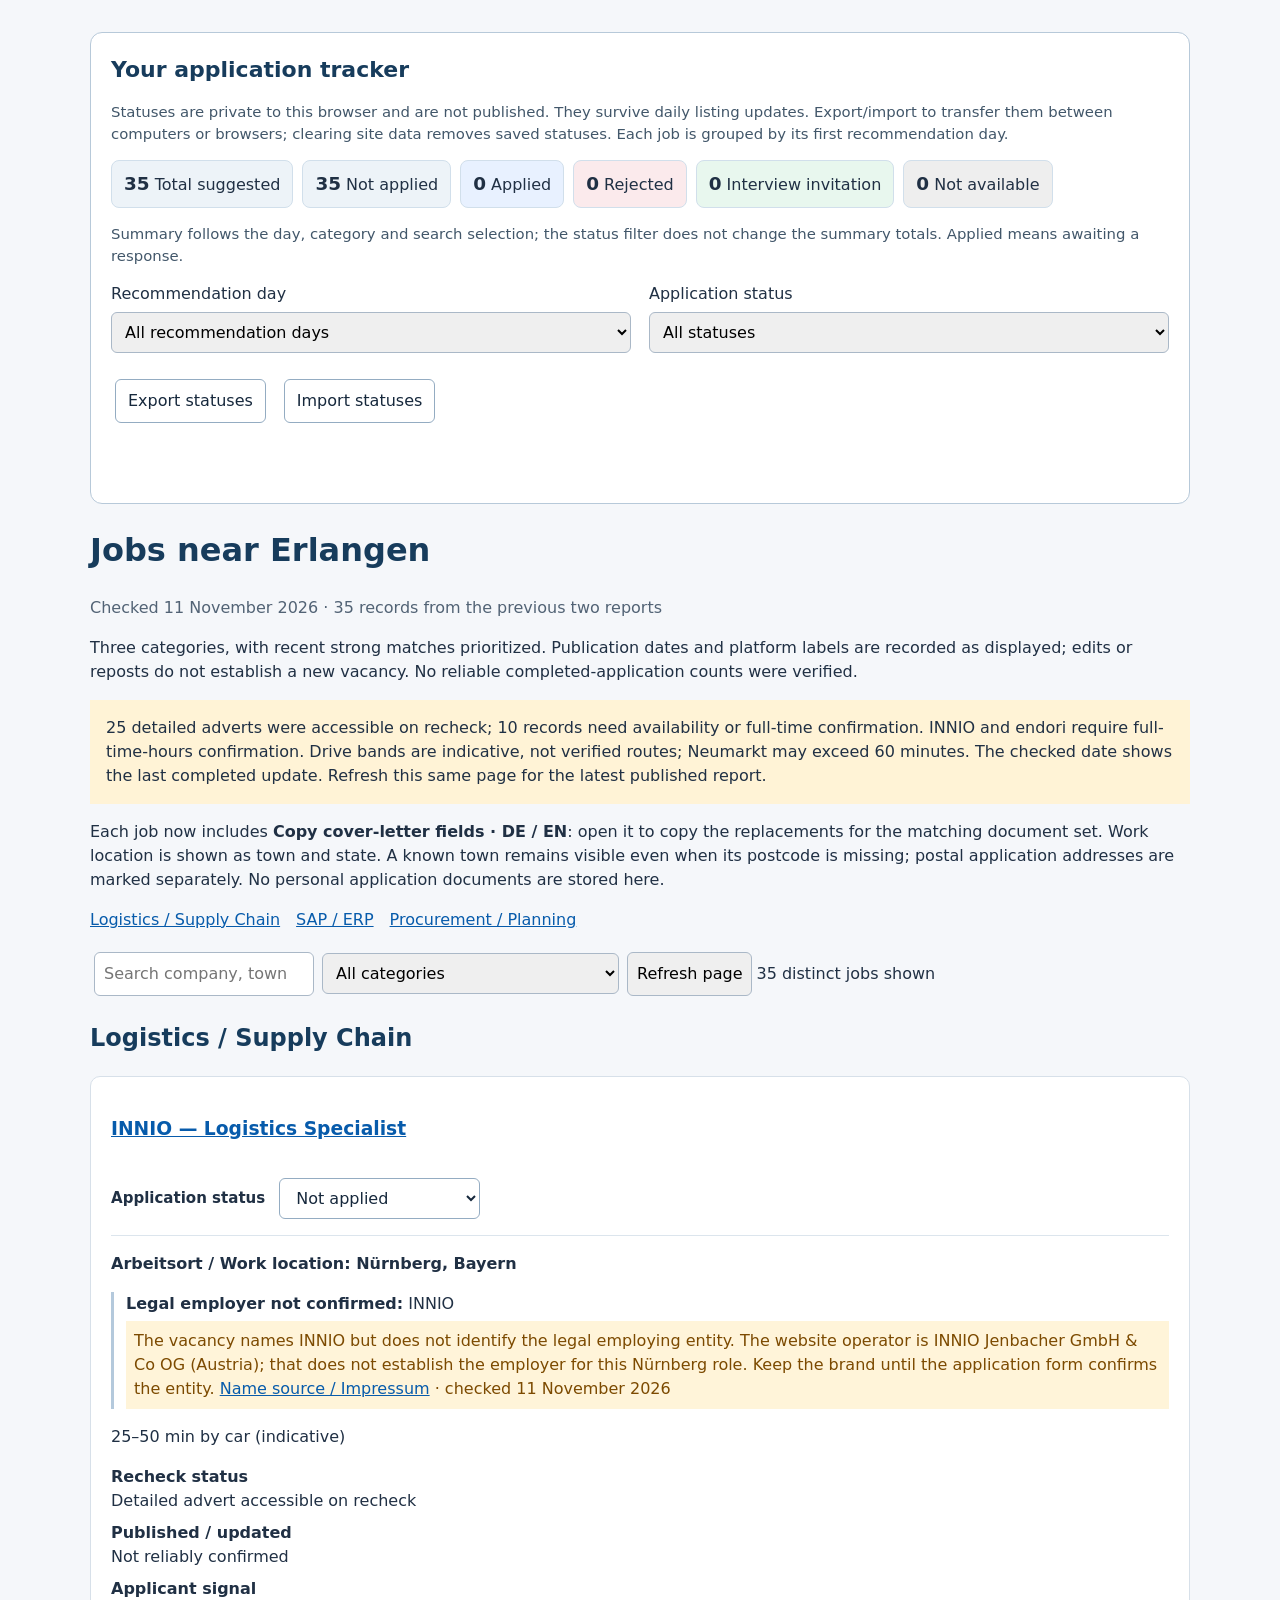
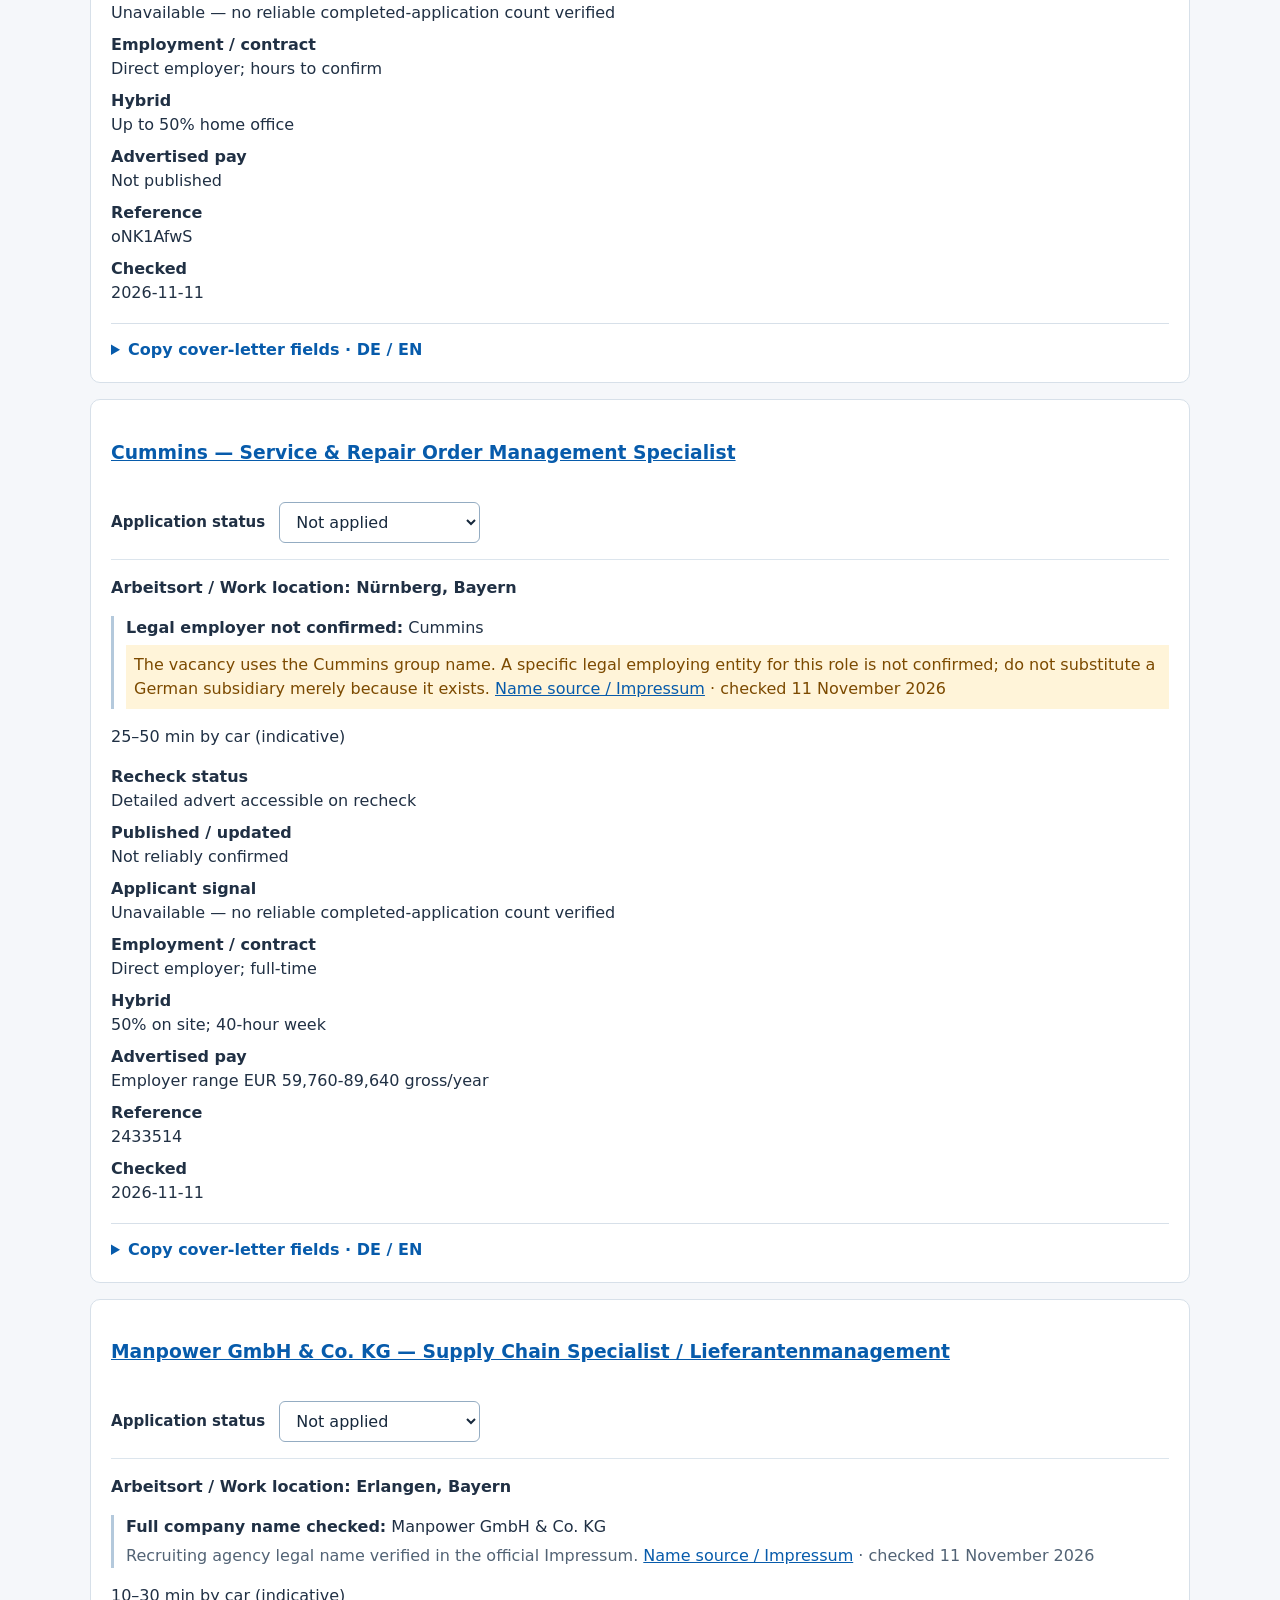
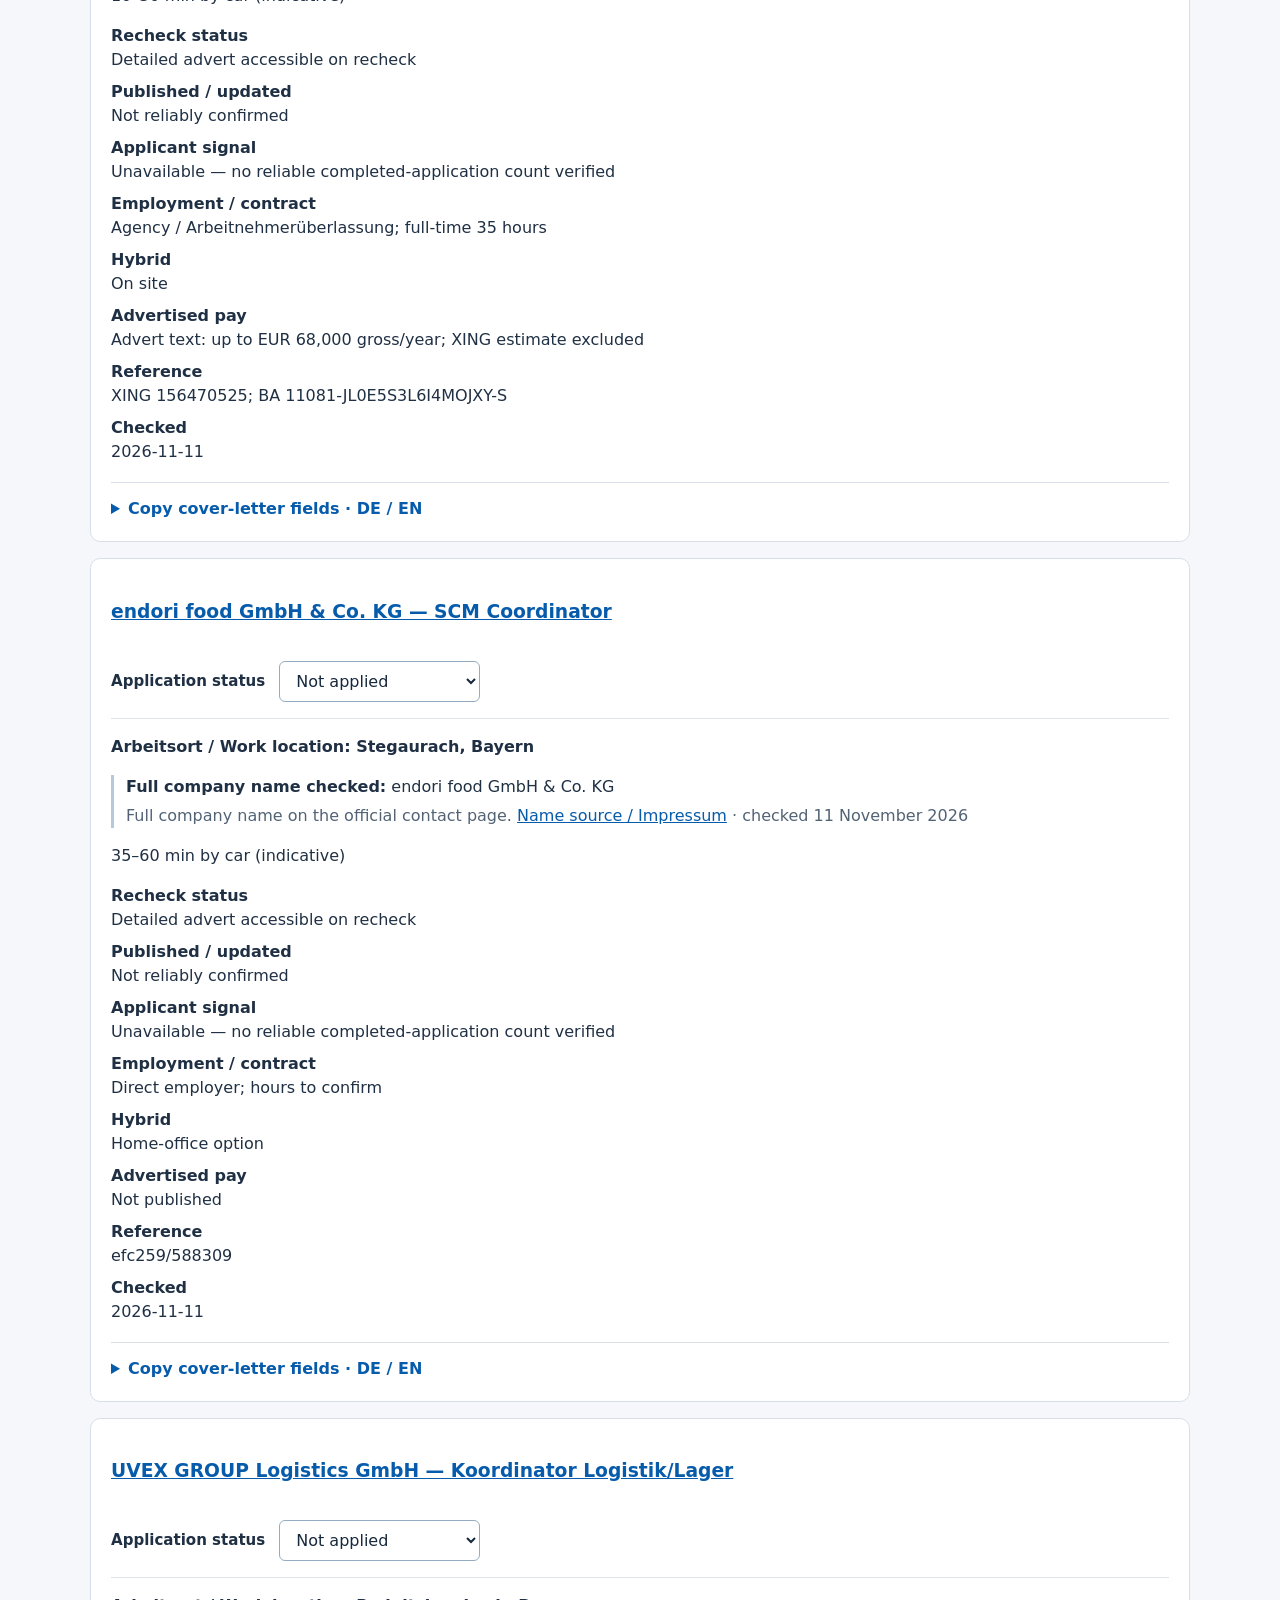
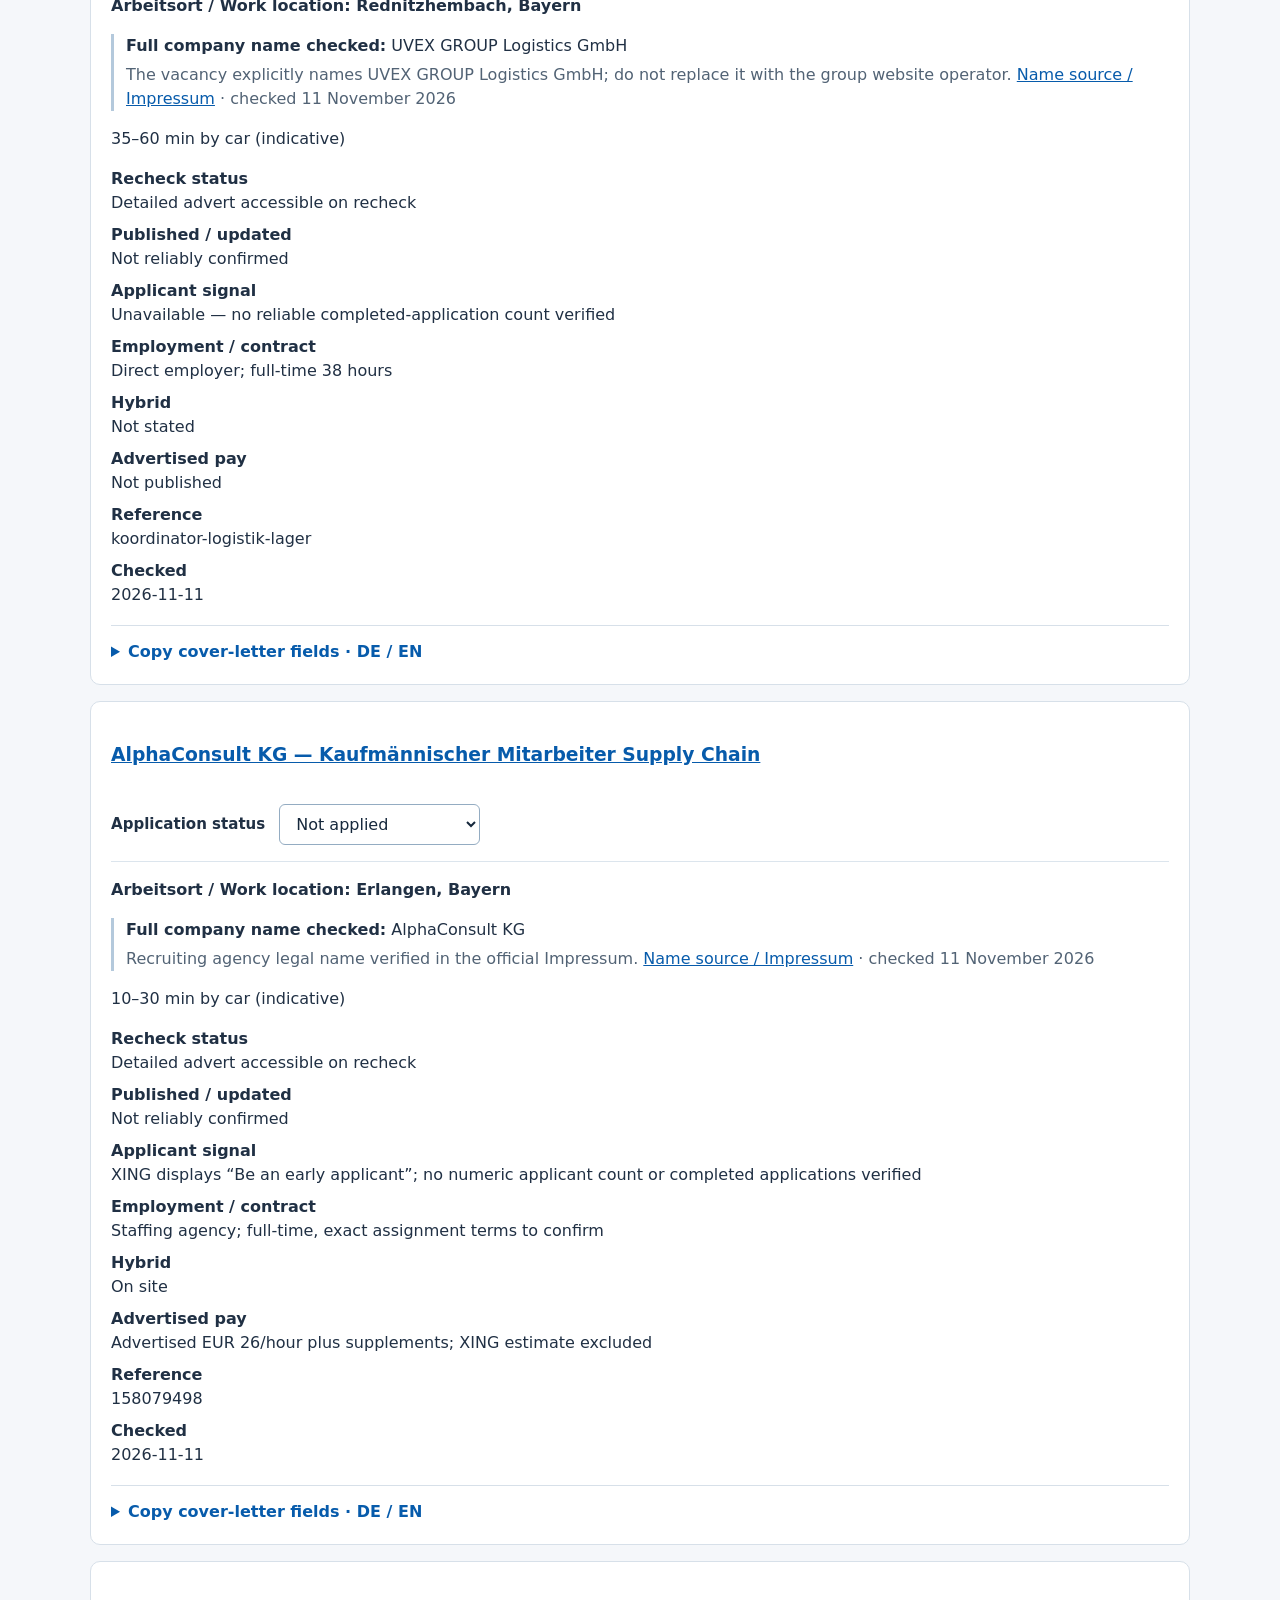
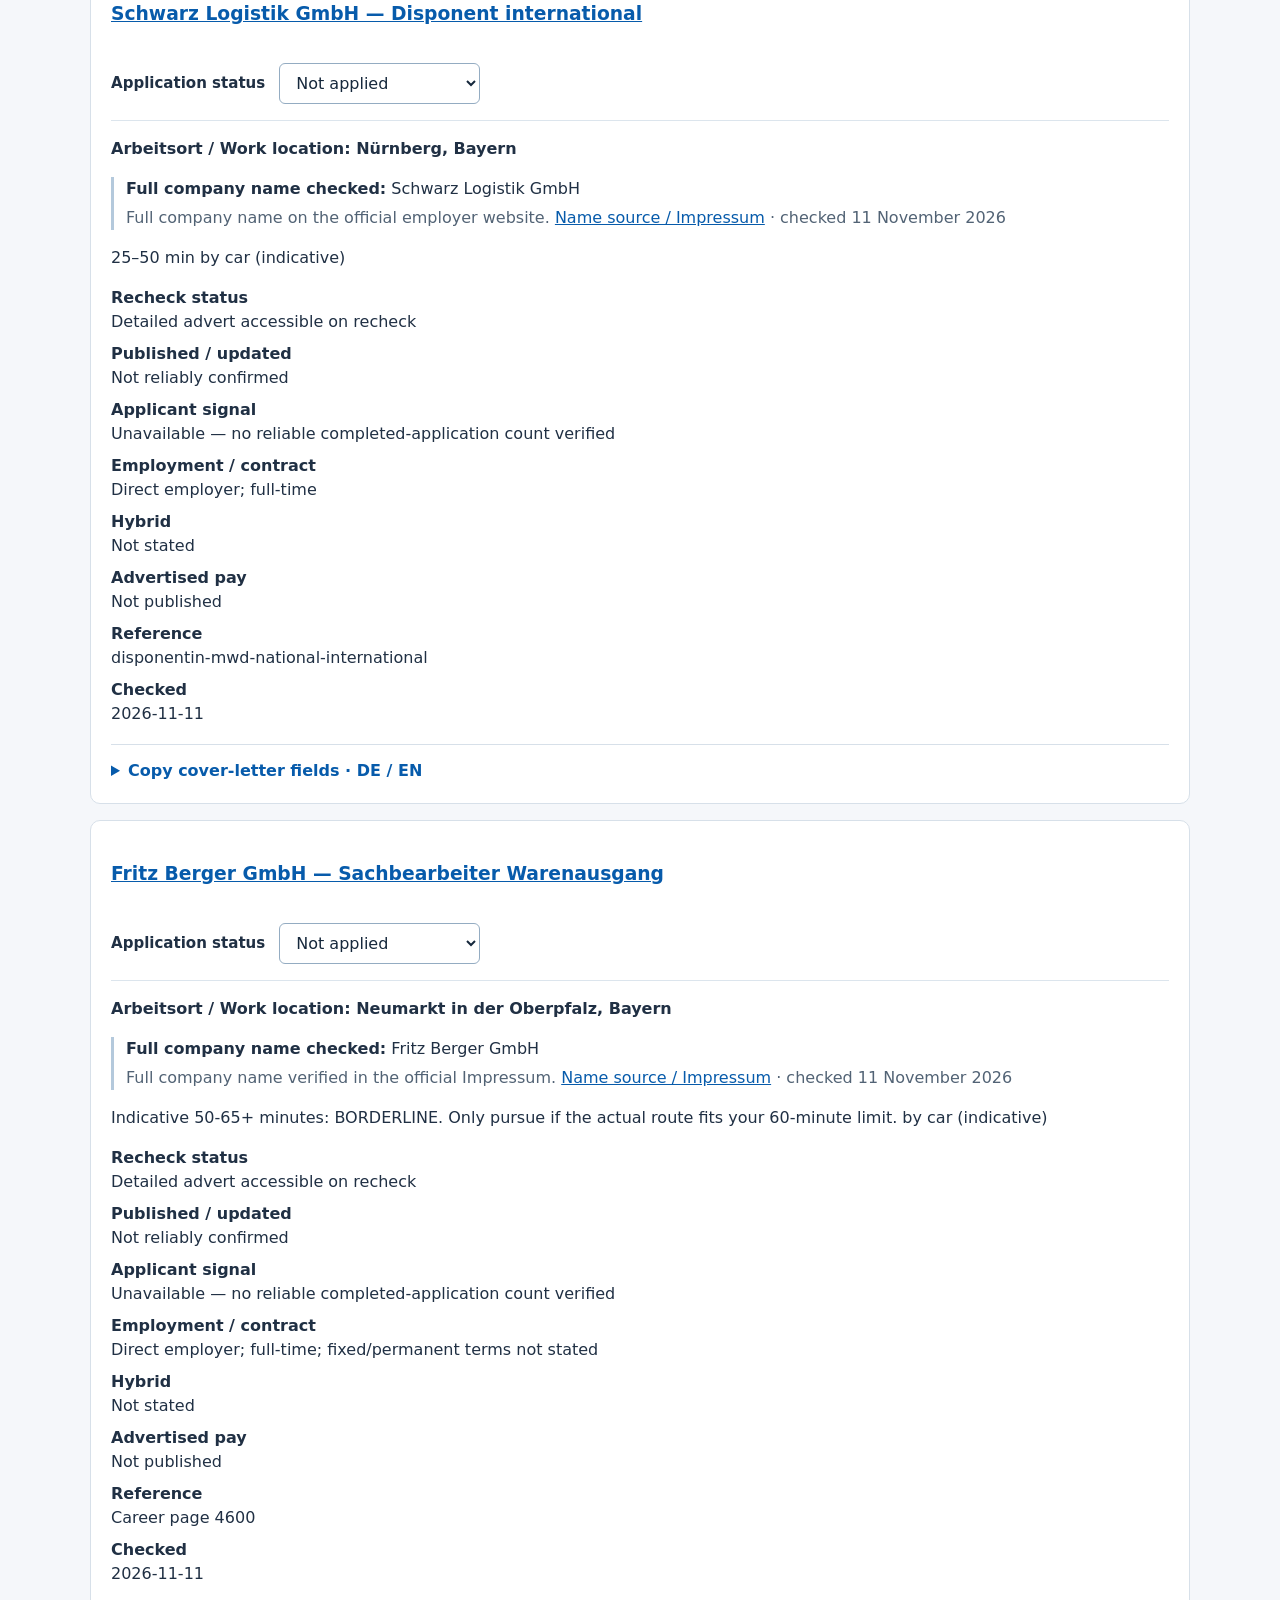
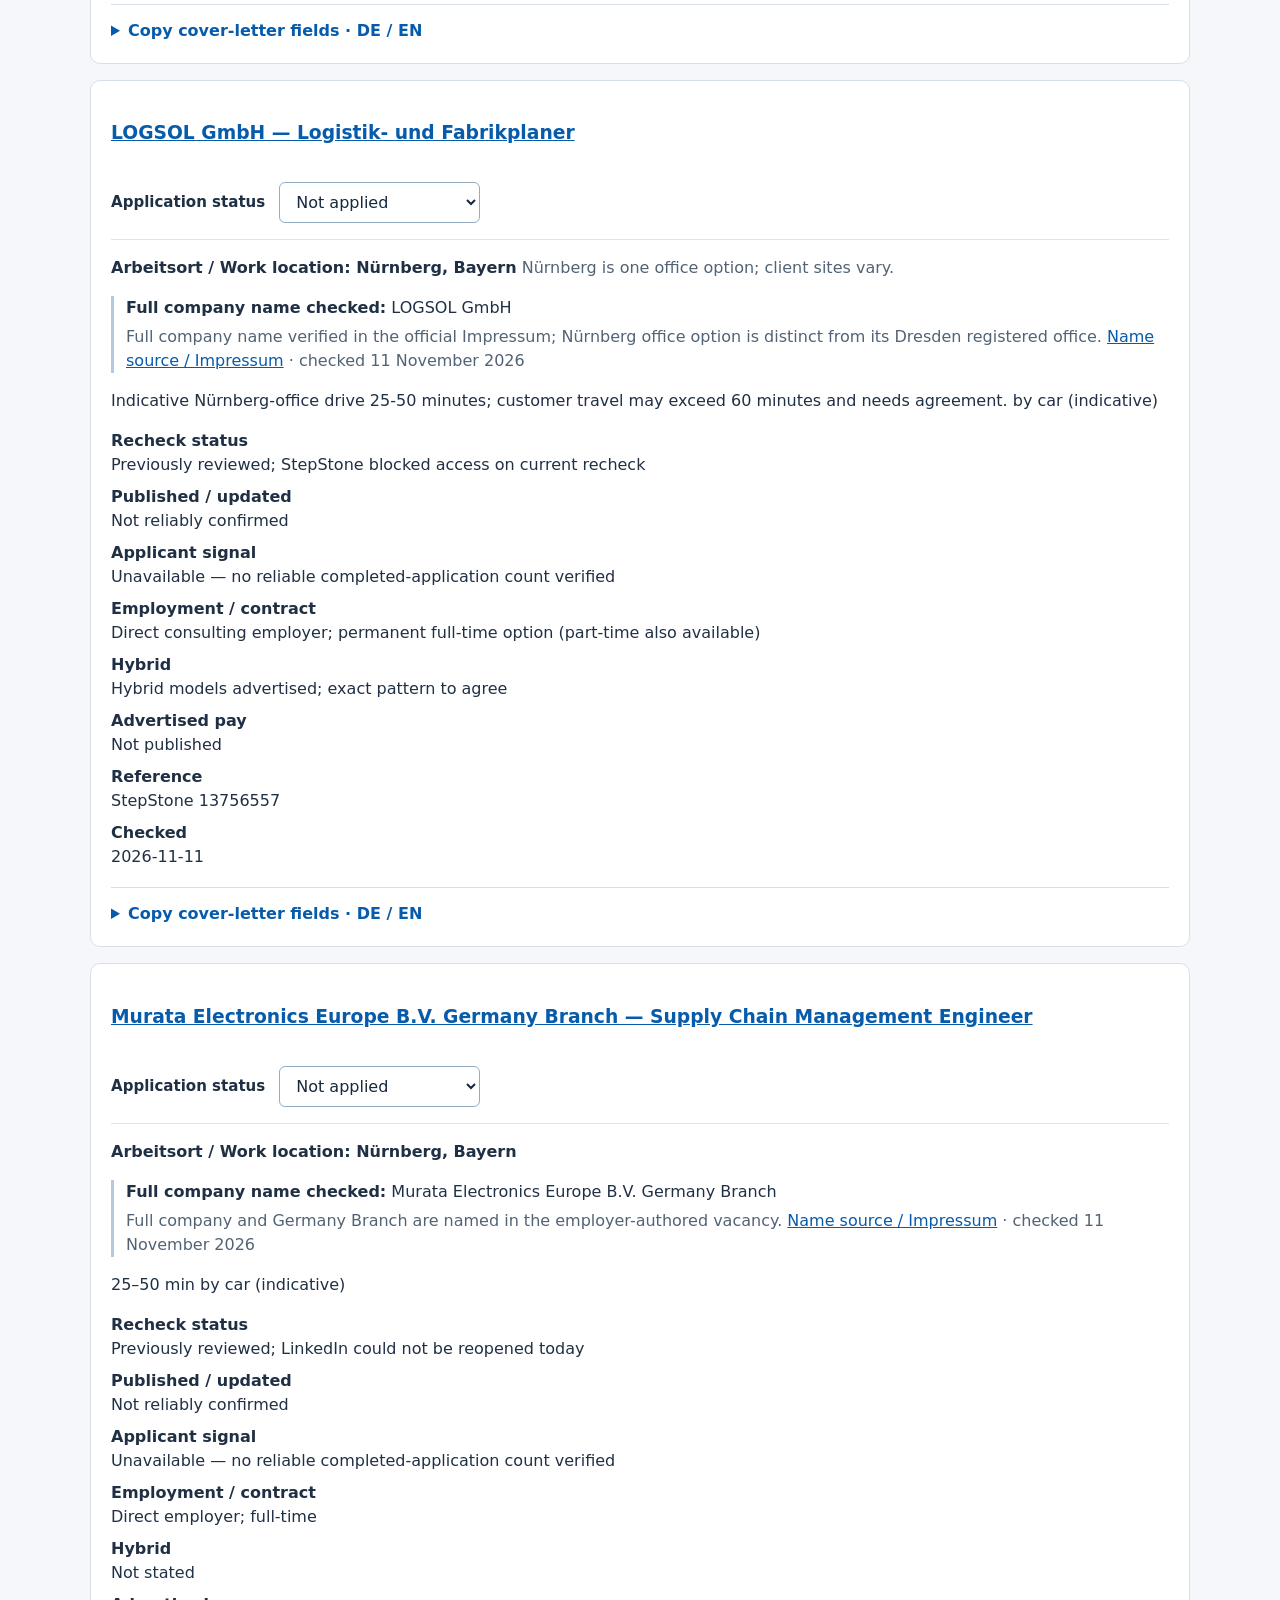
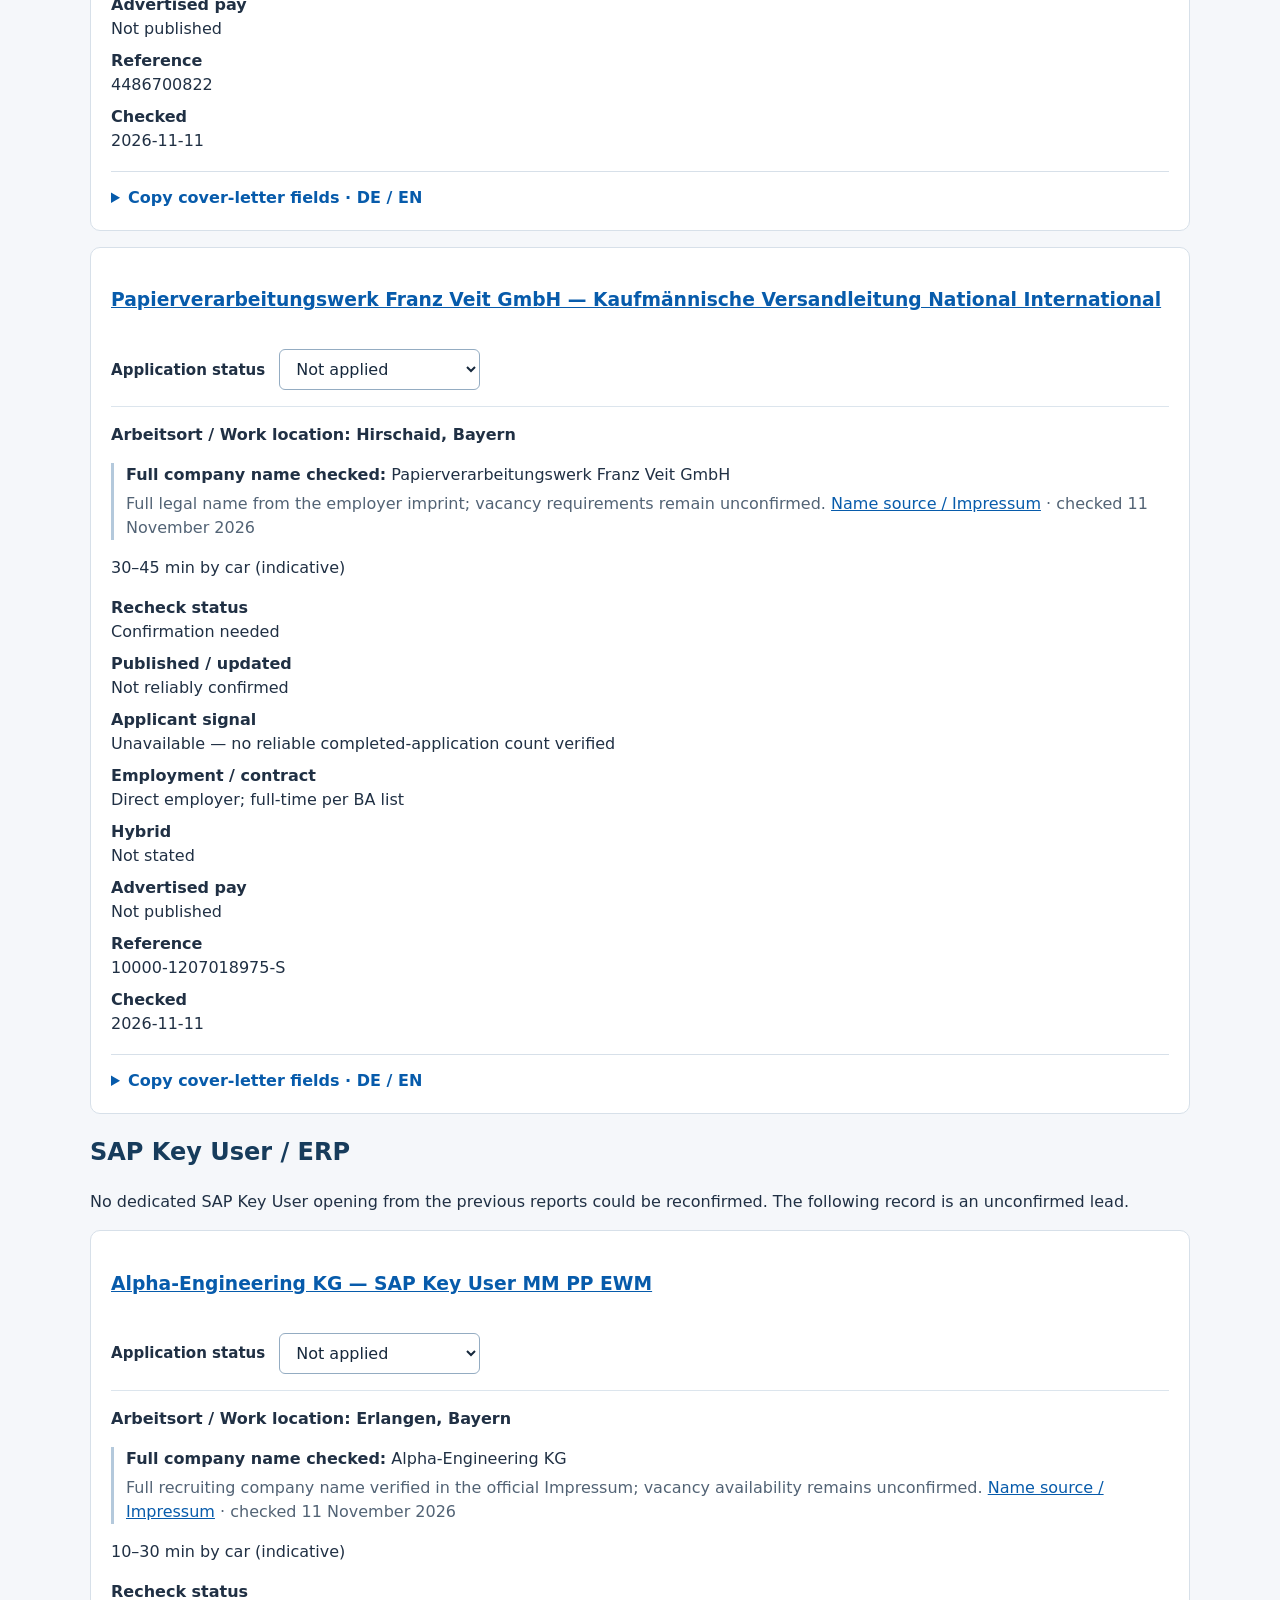
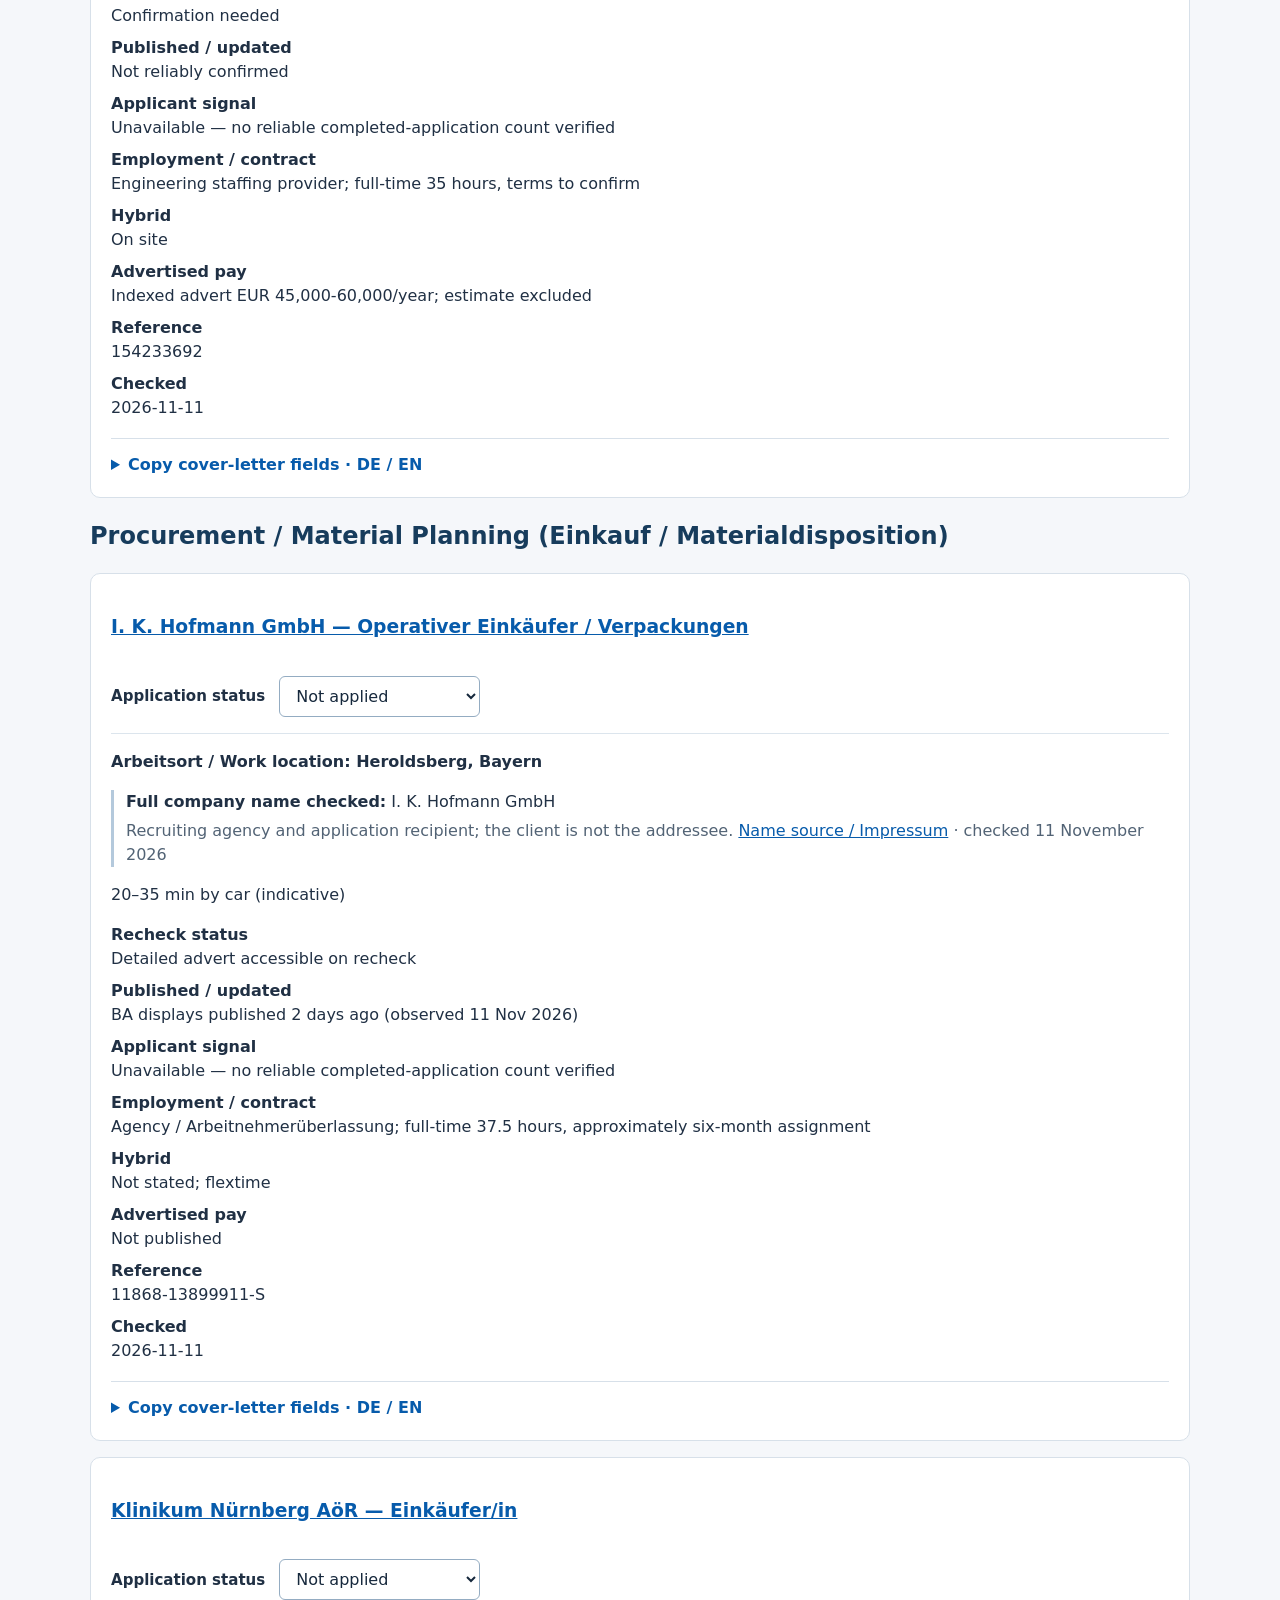
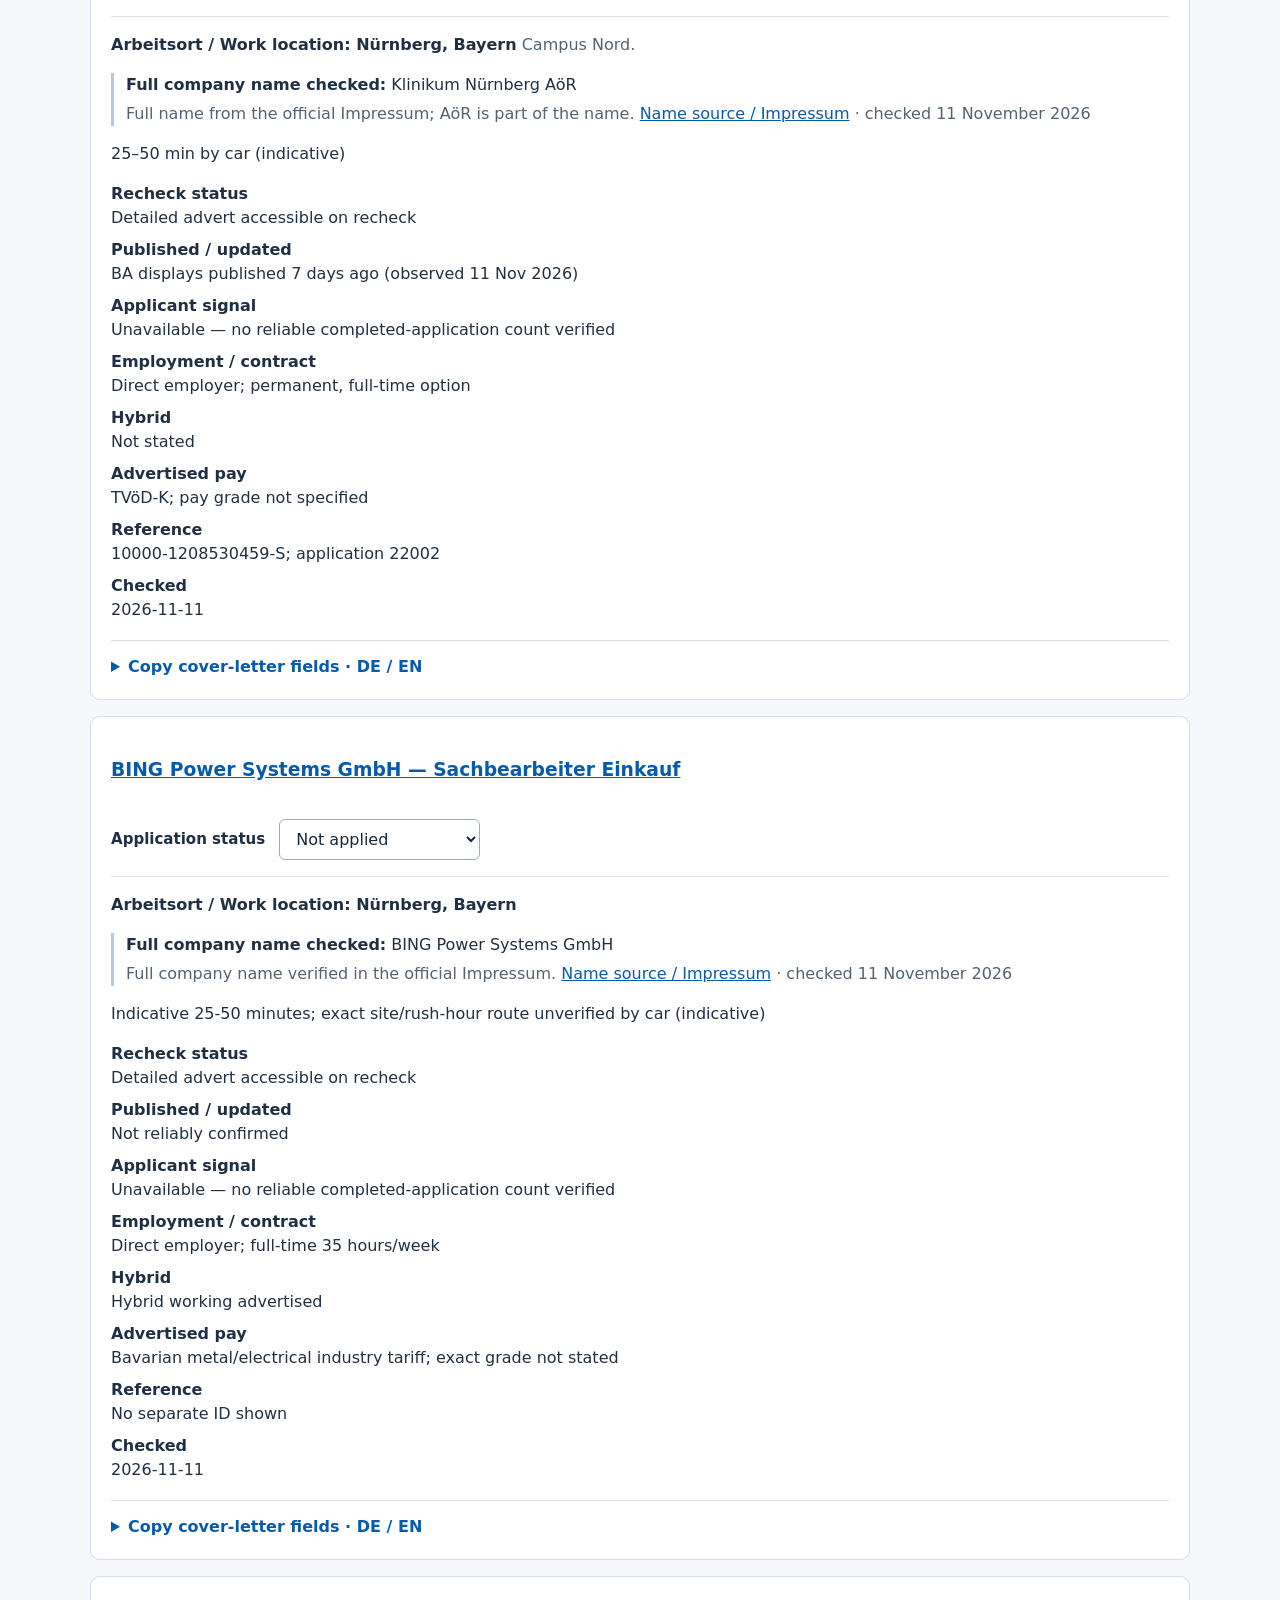
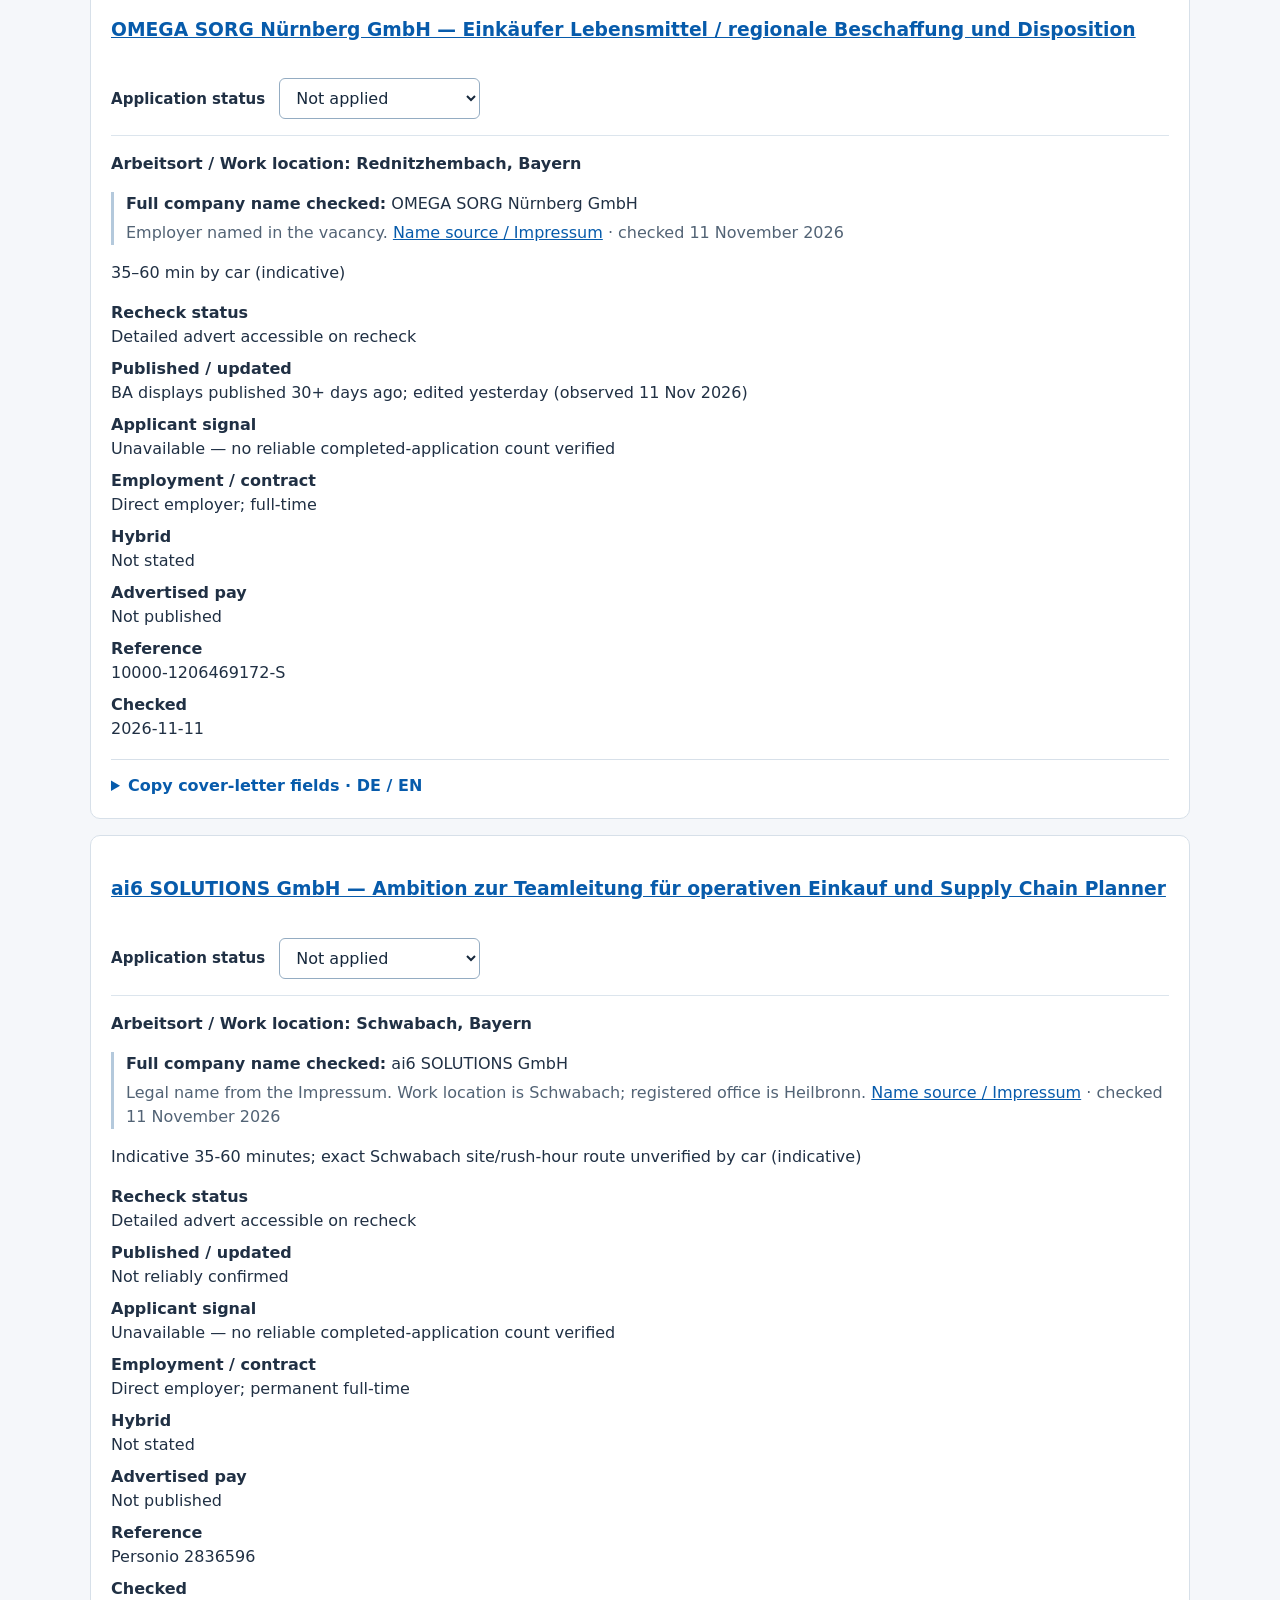
==== commit 9c717b11: "Add daywise job history and private browser application tracker" ====
--- a/reports/2026-11-11.html
+++ b/reports/2026-11-11.html
@@ -1,80 +1,80 @@
-<!doctype html><html lang="en"><head><meta charset="utf-8"><meta name="viewport" content="width=device-width, initial-scale=1"><meta name="robots" content="noindex,nofollow"><title>Jobs near Erlangen</title><style>body{font:16px/1.5 system-ui,sans-serif;color:#203044;max-width:1100px;margin:32px auto;padding:0 20px;background:#f5f7fa}h1,h2{color:#173c5c}article{background:white;padding:20px;border:1px solid #d7e0e9;border-radius:10px;margin:16px 0}a{color:#075bab}dt{font-weight:650}dd{margin:0 0 8px}.warn{background:#fff3d6;padding:16px}input,select,button{font:inherit;padding:9px;margin:4px;border:1px solid #aab8c7;border-radius:6px}nav a{margin-right:16px}.muted{color:#526375}@media print{input,select,button{display:none}article{break-inside:avoid}}.letter-fields{margin-top:18px;border-top:1px solid #d7e0e9;padding-top:14px}.letter-fields summary{cursor:pointer;font-weight:700;color:#075bab}.copy-field{margin:14px 0}.copy-field label{display:block;font-weight:650}.copy-value{display:flex;gap:8px;align-items:flex-start}.copy-value textarea{box-sizing:border-box;flex:1;min-width:0;font:15px/1.45 system-ui;background:#f5f8fc;border:1px solid #b9c7d6;border-radius:5px;padding:9px;resize:vertical}.copy-value button{flex:0 0 auto}.copy-field small{display:block;color:#526375}.missing{color:#7c4a00;background:#fff4d9;padding:8px}.language-tabs button[aria-pressed=true]{background:#173c5c;color:white}.copy-status{color:#176241;min-height:1.5em}[hidden]{display:none!important}@media(max-width:480px){.copy-value{flex-direction:column}.copy-value textarea{width:100%}}@media print{.letter-fields{display:none}}.company-identity{border-left:3px solid #b4c9dc;padding-left:12px}.company-identity p{margin:5px 0}</style></head><body><h1>Jobs near Erlangen</h1><p class="muted">Checked 11 November 2026 · 35 records from the previous two reports</p><p>Three categories, with recent strong matches prioritized. Publication dates and platform labels are recorded as displayed; edits or reposts do not establish a new vacancy. No reliable completed-application counts were verified.</p><p class="warn">25 detailed adverts were accessible on recheck; 10 records need availability or full-time confirmation. INNIO and endori require full-time-hours confirmation. Drive bands are indicative, not verified routes; Neumarkt may exceed 60 minutes. The checked date shows the last completed update. Refresh this same page for the latest published report.</p><p>Each job now includes <strong>Copy cover-letter fields · DE / EN</strong>: open it to copy the replacements for the matching document set. Work location is shown as town and state. A known town remains visible even when its postcode is missing; postal application addresses are marked separately. No personal application documents are stored here.</p><nav><a href="#cat1">Logistics / Supply Chain</a><a href="#cat2">SAP / ERP</a><a href="#cat3">Procurement / Planning</a></nav><p><input id="search" type="search" aria-label="Search jobs" placeholder="Search company, town or role"><select id="category" aria-label="Category"><option value="all">All categories</option><option value="1">Logistics / Supply Chain</option><option value="2">SAP Key User / ERP</option><option value="3">Procurement / Material Planning</option></select><button onclick="location.reload()">Refresh page</button><span id="count" aria-live="polite"></span></p><section data-category="1"><h2 id="cat1">Logistics / Supply Chain</h2><article><h3><a target="_blank" rel="noopener noreferrer" href="https://jobs.jobvite.com/innio/job/oNK1AfwS">INNIO — Logistics Specialist</a></h3><p class="work-location"><strong>Arbeitsort / Work location: Nürnberg, Bayern</strong></p><div class="company-identity"><p><strong>Legal employer not confirmed:</strong> INNIO</p><p class="missing">The vacancy names INNIO but does not identify the legal employing entity. The website operator is INNIO Jenbacher GmbH &amp; Co OG (Austria); that does not establish the employer for this Nürnberg role. Keep the brand until the application form confirms the entity. <a target="_blank" rel="noopener noreferrer" href="https://www.innio.com/de/impressum/">Name source / Impressum</a> · checked 11 November 2026</p></div><p>25–50 min by car (indicative)</p><dl><dt>Recheck status</dt><dd>Detailed advert accessible on recheck</dd><dt>Published / updated</dt><dd>Not reliably confirmed</dd><dt>Applicant signal</dt><dd>Unavailable — no reliable completed-application count verified</dd><dt>Employment / contract</dt><dd>Direct employer; hours to confirm</dd><dt>Hybrid</dt><dd>Up to 50% home office</dd><dt>Advertised pay</dt><dd>Not published</dd><dt>Reference</dt><dd>oNK1AfwS</dd><dt>Checked</dt><dd>2026-11-11</dd></dl><details class="letter-fields"><summary>Copy cover-letter fields · DE / EN</summary><p><strong>Document set: 01 · Logistics / Supply Chain</strong></p><p class="muted">Replace the exact bracketed fields below in your existing cover letter. Wording suggestions describe the role, not qualifications or experience. </p><div class="language-tabs"><button type="button" data-language="de" data-job="0" aria-pressed="true">Deutsch</button><button type="button" data-language="en" data-job="0" aria-pressed="false">English</button></div><div data-copy-job="0" data-copy-language="de" ><div class="copy-field"><label for="location-0-de">Arbeitsort (Ort, Bundesland)</label><div class="copy-value"><textarea readonly id="location-0-de" rows="2">Nürnberg, Bayern</textarea><button type="button" data-copy="location-0-de">Copy</button></div><small>Advertised work location; not automatically the postal application address.</small></div><div class="copy-field"><label for="copy-0-de-company">[Unternehmen] — legal employer unconfirmed</label><div class="copy-value"><textarea readonly id="copy-0-de-company" rows="2" >INNIO</textarea><button type="button" data-copy="copy-0-de-company">Copy</button></div></div><div class="copy-field"><label for="copy-0-de-contact">[Ansprechperson oder Personalabteilung]</label><div class="copy-value"><textarea readonly id="copy-0-de-contact" rows="2" >Personalabteilung</textarea><button type="button" data-copy="copy-0-de-contact">Copy</button></div><small>Generic department label; no named recipient verified.</small></div><div class="copy-field"><label for="copy-0-de-street">[Straße und Hausnummer]</label><p class="missing">Not verified — omit this line for an online letter, or check before using a postal address.</p></div><div class="copy-field"><label for="copy-0-de-city">[PLZ und Ort] — Ort bekannt, PLZ nicht verifiziert</label><div class="copy-value"><textarea readonly id="copy-0-de-city" rows="2">Nürnberg, Bayern</textarea><button type="button" data-copy="copy-0-de-city">Copy</button></div><small class="missing">Town and state are known from the work location. Postcode and postal application address are NOT verified; this is not a complete mailing address.</small></div><div class="copy-field"><label for="copy-0-de-address">Adressblock (nur bestätigte Zeilen)</label><div class="copy-value"><textarea readonly id="copy-0-de-address" rows="4" >INNIO
+<!doctype html><html lang="en"><head><meta charset="utf-8"><meta name="viewport" content="width=device-width, initial-scale=1"><meta name="robots" content="noindex,nofollow"><title>Jobs near Erlangen</title><style>body{font:16px/1.5 system-ui,sans-serif;color:#203044;max-width:1100px;margin:32px auto;padding:0 20px;background:#f5f7fa}h1,h2{color:#173c5c}article{background:white;padding:20px;border:1px solid #d7e0e9;border-radius:10px;margin:16px 0}a{color:#075bab}dt{font-weight:650}dd{margin:0 0 8px}.warn{background:#fff3d6;padding:16px}input,select,button{font:inherit;padding:9px;margin:4px;border:1px solid #aab8c7;border-radius:6px}nav a{margin-right:16px}.muted{color:#526375}@media print{input,select,button{display:none}article{break-inside:avoid}}.letter-fields{margin-top:18px;border-top:1px solid #d7e0e9;padding-top:14px}.letter-fields summary{cursor:pointer;font-weight:700;color:#075bab}.copy-field{margin:14px 0}.copy-field label{display:block;font-weight:650}.copy-value{display:flex;gap:8px;align-items:flex-start}.copy-value textarea{box-sizing:border-box;flex:1;min-width:0;font:15px/1.45 system-ui;background:#f5f8fc;border:1px solid #b9c7d6;border-radius:5px;padding:9px;resize:vertical}.copy-value button{flex:0 0 auto}.copy-field small{display:block;color:#526375}.missing{color:#7c4a00;background:#fff4d9;padding:8px}.language-tabs button[aria-pressed=true]{background:#173c5c;color:white}.copy-status{color:#176241;min-height:1.5em}[hidden]{display:none!important}@media(max-width:480px){.copy-value{flex-direction:column}.copy-value textarea{width:100%}}@media print{.letter-fields{display:none}}.company-identity{border-left:3px solid #b4c9dc;padding-left:12px}.company-identity p{margin:5px 0}</style><link rel="stylesheet" href="../assets/job-tracker.css"></head><body><h1>Jobs near Erlangen</h1><p class="muted">Checked 11 November 2026 · 35 records from the previous two reports</p><p>Three categories, with recent strong matches prioritized. Publication dates and platform labels are recorded as displayed; edits or reposts do not establish a new vacancy. No reliable completed-application counts were verified.</p><p class="warn">25 detailed adverts were accessible on recheck; 10 records need availability or full-time confirmation. INNIO and endori require full-time-hours confirmation. Drive bands are indicative, not verified routes; Neumarkt may exceed 60 minutes. The checked date shows the last completed update. Refresh this same page for the latest published report.</p><p>Each job now includes <strong>Copy cover-letter fields · DE / EN</strong>: open it to copy the replacements for the matching document set. Work location is shown as town and state. A known town remains visible even when its postcode is missing; postal application addresses are marked separately. No personal application documents are stored here.</p><nav><a href="#cat1">Logistics / Supply Chain</a><a href="#cat2">SAP / ERP</a><a href="#cat3">Procurement / Planning</a></nav><p><input id="search" type="search" aria-label="Search jobs" placeholder="Search company, town or role"><select id="category" aria-label="Category"><option value="all">All categories</option><option value="1">Logistics / Supply Chain</option><option value="2">SAP Key User / ERP</option><option value="3">Procurement / Material Planning</option></select><button onclick="location.reload()">Refresh page</button><span id="count" aria-live="polite"></span></p><section data-category="1"><h2 id="cat1">Logistics / Supply Chain</h2><article data-job-key="jobs.jobvite.com/innio/job/oNK1AfwS" data-recommended="2026-11-10" data-primary-category="1"><h3><a target="_blank" rel="noopener noreferrer" href="https://jobs.jobvite.com/innio/job/oNK1AfwS">INNIO — Logistics Specialist</a></h3><p class="work-location"><strong>Arbeitsort / Work location: Nürnberg, Bayern</strong></p><div class="company-identity"><p><strong>Legal employer not confirmed:</strong> INNIO</p><p class="missing">The vacancy names INNIO but does not identify the legal employing entity. The website operator is INNIO Jenbacher GmbH &amp; Co OG (Austria); that does not establish the employer for this Nürnberg role. Keep the brand until the application form confirms the entity. <a target="_blank" rel="noopener noreferrer" href="https://www.innio.com/de/impressum/">Name source / Impressum</a> · checked 11 November 2026</p></div><p>25–50 min by car (indicative)</p><dl><dt>Recheck status</dt><dd>Detailed advert accessible on recheck</dd><dt>Published / updated</dt><dd>Not reliably confirmed</dd><dt>Applicant signal</dt><dd>Unavailable — no reliable completed-application count verified</dd><dt>Employment / contract</dt><dd>Direct employer; hours to confirm</dd><dt>Hybrid</dt><dd>Up to 50% home office</dd><dt>Advertised pay</dt><dd>Not published</dd><dt>Reference</dt><dd>oNK1AfwS</dd><dt>Checked</dt><dd>2026-11-11</dd></dl><details class="letter-fields"><summary>Copy cover-letter fields · DE / EN</summary><p><strong>Document set: 01 · Logistics / Supply Chain</strong></p><p class="muted">Replace the exact bracketed fields below in your existing cover letter. Wording suggestions describe the role, not qualifications or experience. </p><div class="language-tabs"><button type="button" data-language="de" data-job="0" aria-pressed="true">Deutsch</button><button type="button" data-language="en" data-job="0" aria-pressed="false">English</button></div><div data-copy-job="0" data-copy-language="de" ><div class="copy-field"><label for="location-0-de">Arbeitsort (Ort, Bundesland)</label><div class="copy-value"><textarea readonly id="location-0-de" rows="2">Nürnberg, Bayern</textarea><button type="button" data-copy="location-0-de">Copy</button></div><small>Advertised work location; not automatically the postal application address.</small></div><div class="copy-field"><label for="copy-0-de-company">[Unternehmen] — legal employer unconfirmed</label><div class="copy-value"><textarea readonly id="copy-0-de-company" rows="2" >INNIO</textarea><button type="button" data-copy="copy-0-de-company">Copy</button></div></div><div class="copy-field"><label for="copy-0-de-contact">[Ansprechperson oder Personalabteilung]</label><div class="copy-value"><textarea readonly id="copy-0-de-contact" rows="2" >Personalabteilung</textarea><button type="button" data-copy="copy-0-de-contact">Copy</button></div><small>Generic department label; no named recipient verified.</small></div><div class="copy-field"><label for="copy-0-de-street">[Straße und Hausnummer]</label><p class="missing">Not verified — omit this line for an online letter, or check before using a postal address.</p></div><div class="copy-field"><label for="copy-0-de-city">[PLZ und Ort] — Ort bekannt, PLZ nicht verifiziert</label><div class="copy-value"><textarea readonly id="copy-0-de-city" rows="2">Nürnberg, Bayern</textarea><button type="button" data-copy="copy-0-de-city">Copy</button></div><small class="missing">Town and state are known from the work location. Postcode and postal application address are NOT verified; this is not a complete mailing address.</small></div><div class="copy-field"><label for="copy-0-de-address">Adressblock (nur bestätigte Zeilen)</label><div class="copy-value"><textarea readonly id="copy-0-de-address" rows="4" >INNIO
 Personalabteilung</textarea><button type="button" data-copy="copy-0-de-address">Copy</button></div><small>If street/postcode are missing this is a partial recipient block, not a complete postal address.</small></div><div class="copy-field"><label for="copy-0-de-date">[Datum]</label><div class="copy-value"><textarea readonly id="copy-0-de-date" rows="2" data-letter-date="de">11.11.2026</textarea><button type="button" data-copy="copy-0-de-date">Copy</button></div><small>Updates to today in Europe/Berlin when the page opens.</small></div><div class="copy-field"><label for="copy-0-de-title">[Stellenbezeichnung]</label><div class="copy-value"><textarea readonly id="copy-0-de-title" rows="2" >Logistics Specialist</textarea><button type="button" data-copy="copy-0-de-title">Copy</button></div><small>Keep the advertised job title, including in an English letter.</small></div><div class="copy-field"><label for="copy-0-de-subject">Vollständiger Betreff</label><div class="copy-value"><textarea readonly id="copy-0-de-subject" rows="2" >Bewerbung als Logistics Specialist</textarea><button type="button" data-copy="copy-0-de-subject">Copy</button></div></div><div class="copy-field"><label for="copy-0-de-reference">[Kennziffer, falls vorhanden]</label><p class="missing">Not verified — omit this line for an online letter, or check before using a postal address.</p><small>No suitable application reference verified: delete the entire reference line from the template.</small></div><div class="copy-field"><label for="copy-0-de-greeting">Anrede</label><div class="copy-value"><textarea readonly id="copy-0-de-greeting" rows="2" >Sehr geehrte Damen und Herren,</textarea><button type="button" data-copy="copy-0-de-greeting">Copy</button></div><small>Use the generic greeting unless a named contact is verified.</small></div><div class="copy-field"><label for="copy-0-de-priority">[konkrete logistische Aufgabe]</label><div class="copy-value"><textarea readonly id="copy-0-de-priority" rows="2" >die Zusammenarbeit mit Lagerdienstleistern und die Überwachung logistischer Kennzahlen</textarea><button type="button" data-copy="copy-0-de-priority">Copy</button></div><small>Suggested replacement based on the reviewed role description. For provisional leads, recheck the advert first.</small></div><div class="copy-field"><label for="copy-0-de-closing">[wichtigste Aufgabe der Stelle]</label><div class="copy-value"><textarea readonly id="copy-0-de-closing" rows="2" >der Koordination von Lagerdienstleistern und der Verbesserung logistischer Abläufe</textarea><button type="button" data-copy="copy-0-de-closing">Copy</button></div><small>Dative wording fits directly after „bei“ in the closing paragraph.</small></div></div><div data-copy-job="0" data-copy-language="en" hidden><div class="copy-field"><label for="location-0-en">Work location (town, state)</label><div class="copy-value"><textarea readonly id="location-0-en" rows="2">Nürnberg, Bayern</textarea><button type="button" data-copy="location-0-en">Copy</button></div><small>Advertised work location; not automatically the postal application address.</small></div><div class="copy-field"><label for="copy-0-en-company">[Company] — legal employer unconfirmed</label><div class="copy-value"><textarea readonly id="copy-0-en-company" rows="2" >INNIO</textarea><button type="button" data-copy="copy-0-en-company">Copy</button></div></div><div class="copy-field"><label for="copy-0-en-contact">[Contact person or Hiring Team]</label><div class="copy-value"><textarea readonly id="copy-0-en-contact" rows="2" >Hiring Team</textarea><button type="button" data-copy="copy-0-en-contact">Copy</button></div><small>Generic department label; no named recipient verified.</small></div><div class="copy-field"><label for="copy-0-en-street">[Street address]</label><p class="missing">Not verified — omit this line for an online letter, or check before using a postal address.</p></div><div class="copy-field"><label for="copy-0-en-city">[Postcode and city] — town known, postcode unverified</label><div class="copy-value"><textarea readonly id="copy-0-en-city" rows="2">Nürnberg, Bayern</textarea><button type="button" data-copy="copy-0-en-city">Copy</button></div><small class="missing">Town and state are known from the work location. Postcode and postal application address are NOT verified; this is not a complete mailing address.</small></div><div class="copy-field"><label for="copy-0-en-address">Recipient block (confirmed lines only)</label><div class="copy-value"><textarea readonly id="copy-0-en-address" rows="4" >INNIO
-Hiring Team</textarea><button type="button" data-copy="copy-0-en-address">Copy</button></div><small>If street/postcode are missing this is a partial recipient block, not a complete postal address.</small></div><div class="copy-field"><label for="copy-0-en-date">[Date]</label><div class="copy-value"><textarea readonly id="copy-0-en-date" rows="2" data-letter-date="en">11 November 2026</textarea><button type="button" data-copy="copy-0-en-date">Copy</button></div><small>Updates to today in Europe/Berlin when the page opens.</small></div><div class="copy-field"><label for="copy-0-en-title">[Job title]</label><div class="copy-value"><textarea readonly id="copy-0-en-title" rows="2" >Logistics Specialist</textarea><button type="button" data-copy="copy-0-en-title">Copy</button></div><small>Keep the advertised job title, including in an English letter.</small></div><div class="copy-field"><label for="copy-0-en-subject">Complete subject</label><div class="copy-value"><textarea readonly id="copy-0-en-subject" rows="2" >Application for Logistics Specialist</textarea><button type="button" data-copy="copy-0-en-subject">Copy</button></div></div><div class="copy-field"><label for="copy-0-en-reference">[Job ID, if applicable]</label><p class="missing">Not verified — omit this line for an online letter, or check before using a postal address.</p><small>No suitable application reference verified: delete the entire reference line from the template.</small></div><div class="copy-field"><label for="copy-0-en-greeting">Greeting</label><div class="copy-value"><textarea readonly id="copy-0-en-greeting" rows="2" >Dear Hiring Team,</textarea><button type="button" data-copy="copy-0-en-greeting">Copy</button></div><small>Use the generic greeting unless a named contact is verified.</small></div><div class="copy-field"><label for="copy-0-en-priority">[specific logistics priority]</label><div class="copy-value"><textarea readonly id="copy-0-en-priority" rows="2" >warehouse-provider coordination and logistics performance monitoring</textarea><button type="button" data-copy="copy-0-en-priority">Copy</button></div><small>Suggested replacement based on the reviewed role description. For provisional leads, recheck the advert first.</small></div><div class="copy-field"><label for="copy-0-en-closing">[key priority of the role]</label><div class="copy-value"><textarea readonly id="copy-0-en-closing" rows="2" >warehouse-provider coordination and logistics performance monitoring</textarea><button type="button" data-copy="copy-0-en-closing">Copy</button></div><small>Fits directly after “with” in the closing paragraph.</small></div></div><p class="copy-status" role="status" aria-live="polite"></p></details></article><article><h3><a target="_blank" rel="noopener noreferrer" href="https://de.indeed.com/viewjob?jk=fcc4599b637b44c7">Cummins — Service &amp; Repair Order Management Specialist</a></h3><p class="work-location"><strong>Arbeitsort / Work location: Nürnberg, Bayern</strong></p><div class="company-identity"><p><strong>Legal employer not confirmed:</strong> Cummins</p><p class="missing">The vacancy uses the Cummins group name. A specific legal employing entity for this role is not confirmed; do not substitute a German subsidiary merely because it exists. <a target="_blank" rel="noopener noreferrer" href="https://de.indeed.com/viewjob?jk=fcc4599b637b44c7">Name source / Impressum</a> · checked 11 November 2026</p></div><p>25–50 min by car (indicative)</p><dl><dt>Recheck status</dt><dd>Detailed advert accessible on recheck</dd><dt>Published / updated</dt><dd>Not reliably confirmed</dd><dt>Applicant signal</dt><dd>Unavailable — no reliable completed-application count verified</dd><dt>Employment / contract</dt><dd>Direct employer; full-time</dd><dt>Hybrid</dt><dd>50% on site; 40-hour week</dd><dt>Advertised pay</dt><dd>Employer range EUR 59,760-89,640 gross/year</dd><dt>Reference</dt><dd>2433514</dd><dt>Checked</dt><dd>2026-11-11</dd></dl><details class="letter-fields"><summary>Copy cover-letter fields · DE / EN</summary><p><strong>Document set: 01 · Logistics / Supply Chain</strong></p><p class="muted">Replace the exact bracketed fields below in your existing cover letter. Wording suggestions describe the role, not qualifications or experience. </p><div class="language-tabs"><button type="button" data-language="de" data-job="8" aria-pressed="true">Deutsch</button><button type="button" data-language="en" data-job="8" aria-pressed="false">English</button></div><div data-copy-job="8" data-copy-language="de" ><div class="copy-field"><label for="location-8-de">Arbeitsort (Ort, Bundesland)</label><div class="copy-value"><textarea readonly id="location-8-de" rows="2">Nürnberg, Bayern</textarea><button type="button" data-copy="location-8-de">Copy</button></div><small>Advertised work location; not automatically the postal application address.</small></div><div class="copy-field"><label for="copy-8-de-company">[Unternehmen] — legal employer unconfirmed</label><div class="copy-value"><textarea readonly id="copy-8-de-company" rows="2" >Cummins</textarea><button type="button" data-copy="copy-8-de-company">Copy</button></div></div><div class="copy-field"><label for="copy-8-de-contact">[Ansprechperson oder Personalabteilung]</label><div class="copy-value"><textarea readonly id="copy-8-de-contact" rows="2" >Personalabteilung</textarea><button type="button" data-copy="copy-8-de-contact">Copy</button></div><small>Generic department label; no named recipient verified.</small></div><div class="copy-field"><label for="copy-8-de-street">[Straße und Hausnummer]</label><p class="missing">Not verified — omit this line for an online letter, or check before using a postal address.</p></div><div class="copy-field"><label for="copy-8-de-city">[PLZ und Ort] — Ort bekannt, PLZ nicht verifiziert</label><div class="copy-value"><textarea readonly id="copy-8-de-city" rows="2">Nürnberg, Bayern</textarea><button type="button" data-copy="copy-8-de-city">Copy</button></div><small class="missing">Town and state are known from the work location. Postcode and postal application address are NOT verified; this is not a complete mailing address.</small></div><div class="copy-field"><label for="copy-8-de-address">Adressblock (nur bestätigte Zeilen)</label><div class="copy-value"><textarea readonly id="copy-8-de-address" rows="4" >Cummins
+Hiring Team</textarea><button type="button" data-copy="copy-0-en-address">Copy</button></div><small>If street/postcode are missing this is a partial recipient block, not a complete postal address.</small></div><div class="copy-field"><label for="copy-0-en-date">[Date]</label><div class="copy-value"><textarea readonly id="copy-0-en-date" rows="2" data-letter-date="en">11 November 2026</textarea><button type="button" data-copy="copy-0-en-date">Copy</button></div><small>Updates to today in Europe/Berlin when the page opens.</small></div><div class="copy-field"><label for="copy-0-en-title">[Job title]</label><div class="copy-value"><textarea readonly id="copy-0-en-title" rows="2" >Logistics Specialist</textarea><button type="button" data-copy="copy-0-en-title">Copy</button></div><small>Keep the advertised job title, including in an English letter.</small></div><div class="copy-field"><label for="copy-0-en-subject">Complete subject</label><div class="copy-value"><textarea readonly id="copy-0-en-subject" rows="2" >Application for Logistics Specialist</textarea><button type="button" data-copy="copy-0-en-subject">Copy</button></div></div><div class="copy-field"><label for="copy-0-en-reference">[Job ID, if applicable]</label><p class="missing">Not verified — omit this line for an online letter, or check before using a postal address.</p><small>No suitable application reference verified: delete the entire reference line from the template.</small></div><div class="copy-field"><label for="copy-0-en-greeting">Greeting</label><div class="copy-value"><textarea readonly id="copy-0-en-greeting" rows="2" >Dear Hiring Team,</textarea><button type="button" data-copy="copy-0-en-greeting">Copy</button></div><small>Use the generic greeting unless a named contact is verified.</small></div><div class="copy-field"><label for="copy-0-en-priority">[specific logistics priority]</label><div class="copy-value"><textarea readonly id="copy-0-en-priority" rows="2" >warehouse-provider coordination and logistics performance monitoring</textarea><button type="button" data-copy="copy-0-en-priority">Copy</button></div><small>Suggested replacement based on the reviewed role description. For provisional leads, recheck the advert first.</small></div><div class="copy-field"><label for="copy-0-en-closing">[key priority of the role]</label><div class="copy-value"><textarea readonly id="copy-0-en-closing" rows="2" >warehouse-provider coordination and logistics performance monitoring</textarea><button type="button" data-copy="copy-0-en-closing">Copy</button></div><small>Fits directly after “with” in the closing paragraph.</small></div></div><p class="copy-status" role="status" aria-live="polite"></p></details></article><article data-job-key="indeed.com/viewjob?jk=fcc4599b637b44c7" data-recommended="2026-11-10" data-primary-category="1"><h3><a target="_blank" rel="noopener noreferrer" href="https://de.indeed.com/viewjob?jk=fcc4599b637b44c7">Cummins — Service &amp; Repair Order Management Specialist</a></h3><p class="work-location"><strong>Arbeitsort / Work location: Nürnberg, Bayern</strong></p><div class="company-identity"><p><strong>Legal employer not confirmed:</strong> Cummins</p><p class="missing">The vacancy uses the Cummins group name. A specific legal employing entity for this role is not confirmed; do not substitute a German subsidiary merely because it exists. <a target="_blank" rel="noopener noreferrer" href="https://de.indeed.com/viewjob?jk=fcc4599b637b44c7">Name source / Impressum</a> · checked 11 November 2026</p></div><p>25–50 min by car (indicative)</p><dl><dt>Recheck status</dt><dd>Detailed advert accessible on recheck</dd><dt>Published / updated</dt><dd>Not reliably confirmed</dd><dt>Applicant signal</dt><dd>Unavailable — no reliable completed-application count verified</dd><dt>Employment / contract</dt><dd>Direct employer; full-time</dd><dt>Hybrid</dt><dd>50% on site; 40-hour week</dd><dt>Advertised pay</dt><dd>Employer range EUR 59,760-89,640 gross/year</dd><dt>Reference</dt><dd>2433514</dd><dt>Checked</dt><dd>2026-11-11</dd></dl><details class="letter-fields"><summary>Copy cover-letter fields · DE / EN</summary><p><strong>Document set: 01 · Logistics / Supply Chain</strong></p><p class="muted">Replace the exact bracketed fields below in your existing cover letter. Wording suggestions describe the role, not qualifications or experience. </p><div class="language-tabs"><button type="button" data-language="de" data-job="8" aria-pressed="true">Deutsch</button><button type="button" data-language="en" data-job="8" aria-pressed="false">English</button></div><div data-copy-job="8" data-copy-language="de" ><div class="copy-field"><label for="location-8-de">Arbeitsort (Ort, Bundesland)</label><div class="copy-value"><textarea readonly id="location-8-de" rows="2">Nürnberg, Bayern</textarea><button type="button" data-copy="location-8-de">Copy</button></div><small>Advertised work location; not automatically the postal application address.</small></div><div class="copy-field"><label for="copy-8-de-company">[Unternehmen] — legal employer unconfirmed</label><div class="copy-value"><textarea readonly id="copy-8-de-company" rows="2" >Cummins</textarea><button type="button" data-copy="copy-8-de-company">Copy</button></div></div><div class="copy-field"><label for="copy-8-de-contact">[Ansprechperson oder Personalabteilung]</label><div class="copy-value"><textarea readonly id="copy-8-de-contact" rows="2" >Personalabteilung</textarea><button type="button" data-copy="copy-8-de-contact">Copy</button></div><small>Generic department label; no named recipient verified.</small></div><div class="copy-field"><label for="copy-8-de-street">[Straße und Hausnummer]</label><p class="missing">Not verified — omit this line for an online letter, or check before using a postal address.</p></div><div class="copy-field"><label for="copy-8-de-city">[PLZ und Ort] — Ort bekannt, PLZ nicht verifiziert</label><div class="copy-value"><textarea readonly id="copy-8-de-city" rows="2">Nürnberg, Bayern</textarea><button type="button" data-copy="copy-8-de-city">Copy</button></div><small class="missing">Town and state are known from the work location. Postcode and postal application address are NOT verified; this is not a complete mailing address.</small></div><div class="copy-field"><label for="copy-8-de-address">Adressblock (nur bestätigte Zeilen)</label><div class="copy-value"><textarea readonly id="copy-8-de-address" rows="4" >Cummins
 Personalabteilung</textarea><button type="button" data-copy="copy-8-de-address">Copy</button></div><small>If street/postcode are missing this is a partial recipient block, not a complete postal address.</small></div><div class="copy-field"><label for="copy-8-de-date">[Datum]</label><div class="copy-value"><textarea readonly id="copy-8-de-date" rows="2" data-letter-date="de">11.11.2026</textarea><button type="button" data-copy="copy-8-de-date">Copy</button></div><small>Updates to today in Europe/Berlin when the page opens.</small></div><div class="copy-field"><label for="copy-8-de-title">[Stellenbezeichnung]</label><div class="copy-value"><textarea readonly id="copy-8-de-title" rows="2" >Service &amp; Repair Order Management Specialist</textarea><button type="button" data-copy="copy-8-de-title">Copy</button></div><small>Keep the advertised job title, including in an English letter.</small></div><div class="copy-field"><label for="copy-8-de-subject">Vollständiger Betreff</label><div class="copy-value"><textarea readonly id="copy-8-de-subject" rows="2" >Bewerbung als Service &amp; Repair Order Management Specialist</textarea><button type="button" data-copy="copy-8-de-subject">Copy</button></div></div><div class="copy-field"><label for="copy-8-de-reference">[Kennziffer, falls vorhanden]</label><div class="copy-value"><textarea readonly id="copy-8-de-reference" rows="2" >2433514</textarea><button type="button" data-copy="copy-8-de-reference">Copy</button></div><small>Employer/job reference from the reviewed advert.</small></div><div class="copy-field"><label for="copy-8-de-greeting">Anrede</label><div class="copy-value"><textarea readonly id="copy-8-de-greeting" rows="2" >Sehr geehrte Damen und Herren,</textarea><button type="button" data-copy="copy-8-de-greeting">Copy</button></div><small>Use the generic greeting unless a named contact is verified.</small></div><div class="copy-field"><label for="copy-8-de-priority">[konkrete logistische Aufgabe]</label><div class="copy-value"><textarea readonly id="copy-8-de-priority" rows="2" >die zuverlässige Abwicklung von Service- und Reparaturaufträgen</textarea><button type="button" data-copy="copy-8-de-priority">Copy</button></div><small>Suggested replacement based on the reviewed role description. For provisional leads, recheck the advert first.</small></div><div class="copy-field"><label for="copy-8-de-closing">[wichtigste Aufgabe der Stelle]</label><div class="copy-value"><textarea readonly id="copy-8-de-closing" rows="2" >der Auftragsabwicklung und der Koordination von Lieferungen und Retouren</textarea><button type="button" data-copy="copy-8-de-closing">Copy</button></div><small>Dative wording fits directly after „bei“ in the closing paragraph.</small></div></div><div data-copy-job="8" data-copy-language="en" hidden><div class="copy-field"><label for="location-8-en">Work location (town, state)</label><div class="copy-value"><textarea readonly id="location-8-en" rows="2">Nürnberg, Bayern</textarea><button type="button" data-copy="location-8-en">Copy</button></div><small>Advertised work location; not automatically the postal application address.</small></div><div class="copy-field"><label for="copy-8-en-company">[Company] — legal employer unconfirmed</label><div class="copy-value"><textarea readonly id="copy-8-en-company" rows="2" >Cummins</textarea><button type="button" data-copy="copy-8-en-company">Copy</button></div></div><div class="copy-field"><label for="copy-8-en-contact">[Contact person or Hiring Team]</label><div class="copy-value"><textarea readonly id="copy-8-en-contact" rows="2" >Hiring Team</textarea><button type="button" data-copy="copy-8-en-contact">Copy</button></div><small>Generic department label; no named recipient verified.</small></div><div class="copy-field"><label for="copy-8-en-street">[Street address]</label><p class="missing">Not verified — omit this line for an online letter, or check before using a postal address.</p></div><div class="copy-field"><label for="copy-8-en-city">[Postcode and city] — town known, postcode unverified</label><div class="copy-value"><textarea readonly id="copy-8-en-city" rows="2">Nürnberg, Bayern</textarea><button type="button" data-copy="copy-8-en-city">Copy</button></div><small class="missing">Town and state are known from the work location. Postcode and postal application address are NOT verified; this is not a complete mailing address.</small></div><div class="copy-field"><label for="copy-8-en-address">Recipient block (confirmed lines only)</label><div class="copy-value"><textarea readonly id="copy-8-en-address" rows="4" >Cummins
-Hiring Team</textarea><button type="button" data-copy="copy-8-en-address">Copy</button></div><small>If street/postcode are missing this is a partial recipient block, not a complete postal address.</small></div><div class="copy-field"><label for="copy-8-en-date">[Date]</label><div class="copy-value"><textarea readonly id="copy-8-en-date" rows="2" data-letter-date="en">11 November 2026</textarea><button type="button" data-copy="copy-8-en-date">Copy</button></div><small>Updates to today in Europe/Berlin when the page opens.</small></div><div class="copy-field"><label for="copy-8-en-title">[Job title]</label><div class="copy-value"><textarea readonly id="copy-8-en-title" rows="2" >Service &amp; Repair Order Management Specialist</textarea><button type="button" data-copy="copy-8-en-title">Copy</button></div><small>Keep the advertised job title, including in an English letter.</small></div><div class="copy-field"><label for="copy-8-en-subject">Complete subject</label><div class="copy-value"><textarea readonly id="copy-8-en-subject" rows="2" >Application for Service &amp; Repair Order Management Specialist</textarea><button type="button" data-copy="copy-8-en-subject">Copy</button></div></div><div class="copy-field"><label for="copy-8-en-reference">[Job ID, if applicable]</label><div class="copy-value"><textarea readonly id="copy-8-en-reference" rows="2" >2433514</textarea><button type="button" data-copy="copy-8-en-reference">Copy</button></div><small>Employer/job reference from the reviewed advert.</small></div><div class="copy-field"><label for="copy-8-en-greeting">Greeting</label><div class="copy-value"><textarea readonly id="copy-8-en-greeting" rows="2" >Dear Hiring Team,</textarea><button type="button" data-copy="copy-8-en-greeting">Copy</button></div><small>Use the generic greeting unless a named contact is verified.</small></div><div class="copy-field"><label for="copy-8-en-priority">[specific logistics priority]</label><div class="copy-value"><textarea readonly id="copy-8-en-priority" rows="2" >service-order fulfilment and returns coordination</textarea><button type="button" data-copy="copy-8-en-priority">Copy</button></div><small>Suggested replacement based on the reviewed role description. For provisional leads, recheck the advert first.</small></div><div class="copy-field"><label for="copy-8-en-closing">[key priority of the role]</label><div class="copy-value"><textarea readonly id="copy-8-en-closing" rows="2" >service-order fulfilment and returns coordination</textarea><button type="button" data-copy="copy-8-en-closing">Copy</button></div><small>Fits directly after “with” in the closing paragraph.</small></div></div><p class="copy-status" role="status" aria-live="polite"></p></details></article><article><h3><a target="_blank" rel="noopener noreferrer" href="https://www.xing.com/jobs/erlangen-supply-chain-specialist-156470525">Manpower GmbH &amp; Co. KG — Supply Chain Specialist / Lieferantenmanagement</a></h3><p class="work-location"><strong>Arbeitsort / Work location: Erlangen, Bayern</strong></p><div class="company-identity"><p><strong>Full company name checked:</strong> Manpower GmbH &amp; Co. KG</p><p class="muted">Recruiting agency legal name verified in the official Impressum. <a target="_blank" rel="noopener noreferrer" href="https://www.manpower.de/de/impressum">Name source / Impressum</a> · checked 11 November 2026</p></div><p>10–30 min by car (indicative)</p><dl><dt>Recheck status</dt><dd>Detailed advert accessible on recheck</dd><dt>Published / updated</dt><dd>Not reliably confirmed</dd><dt>Applicant signal</dt><dd>Unavailable — no reliable completed-application count verified</dd><dt>Employment / contract</dt><dd>Agency / Arbeitnehmerüberlassung; full-time 35 hours</dd><dt>Hybrid</dt><dd>On site</dd><dt>Advertised pay</dt><dd>Advert text: up to EUR 68,000 gross/year; XING estimate excluded</dd><dt>Reference</dt><dd>XING 156470525; BA 11081-JL0E5S3L6I4MOJXY-S</dd><dt>Checked</dt><dd>2026-11-11</dd></dl><details class="letter-fields"><summary>Copy cover-letter fields · DE / EN</summary><p><strong>Document set: 01 · Logistics / Supply Chain</strong></p><p class="muted">Replace the exact bracketed fields below in your existing cover letter. Wording suggestions describe the role, not qualifications or experience. </p><p class="missing">Agency vacancy: address the recruiting agency shown below. A client mentioned in the advert is not automatically the application recipient.</p><div class="language-tabs"><button type="button" data-language="de" data-job="12" aria-pressed="true">Deutsch</button><button type="button" data-language="en" data-job="12" aria-pressed="false">English</button></div><div data-copy-job="12" data-copy-language="de" ><div class="copy-field"><label for="location-12-de">Arbeitsort (Ort, Bundesland)</label><div class="copy-value"><textarea readonly id="location-12-de" rows="2">Erlangen, Bayern</textarea><button type="button" data-copy="location-12-de">Copy</button></div><small>Advertised work location; not automatically the postal application address.</small></div><div class="copy-field"><label for="copy-12-de-company">[Unternehmen] — full company name</label><div class="copy-value"><textarea readonly id="copy-12-de-company" rows="2" >Manpower GmbH &amp; Co. KG</textarea><button type="button" data-copy="copy-12-de-company">Copy</button></div></div><div class="copy-field"><label for="copy-12-de-contact">[Ansprechperson oder Personalabteilung]</label><div class="copy-value"><textarea readonly id="copy-12-de-contact" rows="2" >Personalabteilung</textarea><button type="button" data-copy="copy-12-de-contact">Copy</button></div><small>Generic department label; no named recipient verified.</small></div><div class="copy-field"><label for="copy-12-de-street">[Straße und Hausnummer]</label><p class="missing">Not verified — omit this line for an online letter, or check before using a postal address.</p></div><div class="copy-field"><label for="copy-12-de-city">[PLZ und Ort] — Ort bekannt, PLZ nicht verifiziert</label><div class="copy-value"><textarea readonly id="copy-12-de-city" rows="2">Erlangen, Bayern</textarea><button type="button" data-copy="copy-12-de-city">Copy</button></div><small class="missing">Town and state are known from the work location. Postcode and postal application address are NOT verified; this is not a complete mailing address.</small></div><div class="copy-field"><label for="copy-12-de-address">Adressblock (nur bestätigte Zeilen)</label><div class="copy-value"><textarea readonly id="copy-12-de-address" rows="4" >Manpower GmbH &amp; Co. KG
+Hiring Team</textarea><button type="button" data-copy="copy-8-en-address">Copy</button></div><small>If street/postcode are missing this is a partial recipient block, not a complete postal address.</small></div><div class="copy-field"><label for="copy-8-en-date">[Date]</label><div class="copy-value"><textarea readonly id="copy-8-en-date" rows="2" data-letter-date="en">11 November 2026</textarea><button type="button" data-copy="copy-8-en-date">Copy</button></div><small>Updates to today in Europe/Berlin when the page opens.</small></div><div class="copy-field"><label for="copy-8-en-title">[Job title]</label><div class="copy-value"><textarea readonly id="copy-8-en-title" rows="2" >Service &amp; Repair Order Management Specialist</textarea><button type="button" data-copy="copy-8-en-title">Copy</button></div><small>Keep the advertised job title, including in an English letter.</small></div><div class="copy-field"><label for="copy-8-en-subject">Complete subject</label><div class="copy-value"><textarea readonly id="copy-8-en-subject" rows="2" >Application for Service &amp; Repair Order Management Specialist</textarea><button type="button" data-copy="copy-8-en-subject">Copy</button></div></div><div class="copy-field"><label for="copy-8-en-reference">[Job ID, if applicable]</label><div class="copy-value"><textarea readonly id="copy-8-en-reference" rows="2" >2433514</textarea><button type="button" data-copy="copy-8-en-reference">Copy</button></div><small>Employer/job reference from the reviewed advert.</small></div><div class="copy-field"><label for="copy-8-en-greeting">Greeting</label><div class="copy-value"><textarea readonly id="copy-8-en-greeting" rows="2" >Dear Hiring Team,</textarea><button type="button" data-copy="copy-8-en-greeting">Copy</button></div><small>Use the generic greeting unless a named contact is verified.</small></div><div class="copy-field"><label for="copy-8-en-priority">[specific logistics priority]</label><div class="copy-value"><textarea readonly id="copy-8-en-priority" rows="2" >service-order fulfilment and returns coordination</textarea><button type="button" data-copy="copy-8-en-priority">Copy</button></div><small>Suggested replacement based on the reviewed role description. For provisional leads, recheck the advert first.</small></div><div class="copy-field"><label for="copy-8-en-closing">[key priority of the role]</label><div class="copy-value"><textarea readonly id="copy-8-en-closing" rows="2" >service-order fulfilment and returns coordination</textarea><button type="button" data-copy="copy-8-en-closing">Copy</button></div><small>Fits directly after “with” in the closing paragraph.</small></div></div><p class="copy-status" role="status" aria-live="polite"></p></details></article><article data-job-key="xing.com/jobs/erlangen-supply-chain-specialist-156470525" data-recommended="2026-11-10" data-primary-category="1"><h3><a target="_blank" rel="noopener noreferrer" href="https://www.xing.com/jobs/erlangen-supply-chain-specialist-156470525">Manpower GmbH &amp; Co. KG — Supply Chain Specialist / Lieferantenmanagement</a></h3><p class="work-location"><strong>Arbeitsort / Work location: Erlangen, Bayern</strong></p><div class="company-identity"><p><strong>Full company name checked:</strong> Manpower GmbH &amp; Co. KG</p><p class="muted">Recruiting agency legal name verified in the official Impressum. <a target="_blank" rel="noopener noreferrer" href="https://www.manpower.de/de/impressum">Name source / Impressum</a> · checked 11 November 2026</p></div><p>10–30 min by car (indicative)</p><dl><dt>Recheck status</dt><dd>Detailed advert accessible on recheck</dd><dt>Published / updated</dt><dd>Not reliably confirmed</dd><dt>Applicant signal</dt><dd>Unavailable — no reliable completed-application count verified</dd><dt>Employment / contract</dt><dd>Agency / Arbeitnehmerüberlassung; full-time 35 hours</dd><dt>Hybrid</dt><dd>On site</dd><dt>Advertised pay</dt><dd>Advert text: up to EUR 68,000 gross/year; XING estimate excluded</dd><dt>Reference</dt><dd>XING 156470525; BA 11081-JL0E5S3L6I4MOJXY-S</dd><dt>Checked</dt><dd>2026-11-11</dd></dl><details class="letter-fields"><summary>Copy cover-letter fields · DE / EN</summary><p><strong>Document set: 01 · Logistics / Supply Chain</strong></p><p class="muted">Replace the exact bracketed fields below in your existing cover letter. Wording suggestions describe the role, not qualifications or experience. </p><p class="missing">Agency vacancy: address the recruiting agency shown below. A client mentioned in the advert is not automatically the application recipient.</p><div class="language-tabs"><button type="button" data-language="de" data-job="12" aria-pressed="true">Deutsch</button><button type="button" data-language="en" data-job="12" aria-pressed="false">English</button></div><div data-copy-job="12" data-copy-language="de" ><div class="copy-field"><label for="location-12-de">Arbeitsort (Ort, Bundesland)</label><div class="copy-value"><textarea readonly id="location-12-de" rows="2">Erlangen, Bayern</textarea><button type="button" data-copy="location-12-de">Copy</button></div><small>Advertised work location; not automatically the postal application address.</small></div><div class="copy-field"><label for="copy-12-de-company">[Unternehmen] — full company name</label><div class="copy-value"><textarea readonly id="copy-12-de-company" rows="2" >Manpower GmbH &amp; Co. KG</textarea><button type="button" data-copy="copy-12-de-company">Copy</button></div></div><div class="copy-field"><label for="copy-12-de-contact">[Ansprechperson oder Personalabteilung]</label><div class="copy-value"><textarea readonly id="copy-12-de-contact" rows="2" >Personalabteilung</textarea><button type="button" data-copy="copy-12-de-contact">Copy</button></div><small>Generic department label; no named recipient verified.</small></div><div class="copy-field"><label for="copy-12-de-street">[Straße und Hausnummer]</label><p class="missing">Not verified — omit this line for an online letter, or check before using a postal address.</p></div><div class="copy-field"><label for="copy-12-de-city">[PLZ und Ort] — Ort bekannt, PLZ nicht verifiziert</label><div class="copy-value"><textarea readonly id="copy-12-de-city" rows="2">Erlangen, Bayern</textarea><button type="button" data-copy="copy-12-de-city">Copy</button></div><small class="missing">Town and state are known from the work location. Postcode and postal application address are NOT verified; this is not a complete mailing address.</small></div><div class="copy-field"><label for="copy-12-de-address">Adressblock (nur bestätigte Zeilen)</label><div class="copy-value"><textarea readonly id="copy-12-de-address" rows="4" >Manpower GmbH &amp; Co. KG
 Personalabteilung</textarea><button type="button" data-copy="copy-12-de-address">Copy</button></div><small>If street/postcode are missing this is a partial recipient block, not a complete postal address.</small></div><div class="copy-field"><label for="copy-12-de-date">[Datum]</label><div class="copy-value"><textarea readonly id="copy-12-de-date" rows="2" data-letter-date="de">11.11.2026</textarea><button type="button" data-copy="copy-12-de-date">Copy</button></div><small>Updates to today in Europe/Berlin when the page opens.</small></div><div class="copy-field"><label for="copy-12-de-title">[Stellenbezeichnung]</label><div class="copy-value"><textarea readonly id="copy-12-de-title" rows="2" >Supply Chain Specialist / Lieferantenmanagement</textarea><button type="button" data-copy="copy-12-de-title">Copy</button></div><small>Keep the advertised job title, including in an English letter.</small></div><div class="copy-field"><label for="copy-12-de-subject">Vollständiger Betreff</label><div class="copy-value"><textarea readonly id="copy-12-de-subject" rows="2" >Bewerbung als Supply Chain Specialist / Lieferantenmanagement</textarea><button type="button" data-copy="copy-12-de-subject">Copy</button></div></div><div class="copy-field"><label for="copy-12-de-reference">[Kennziffer, falls vorhanden]</label><div class="copy-value"><textarea readonly id="copy-12-de-reference" rows="2" >BA-Stellenreferenz: 11081-JL0E5S3L6I4MOJXY-S</textarea><button type="button" data-copy="copy-12-de-reference">Copy</button></div><small>Platform reference, not a verified internal employer requisition.</small></div><div class="copy-field"><label for="copy-12-de-greeting">Anrede</label><div class="copy-value"><textarea readonly id="copy-12-de-greeting" rows="2" >Sehr geehrte Damen und Herren,</textarea><button type="button" data-copy="copy-12-de-greeting">Copy</button></div><small>Use the generic greeting unless a named contact is verified.</small></div><div class="copy-field"><label for="copy-12-de-priority">[konkrete logistische Aufgabe]</label><div class="copy-value"><textarea readonly id="copy-12-de-priority" rows="2" >die Überwachung der Lieferantenleistung und relevanter Supply-Chain-Kennzahlen</textarea><button type="button" data-copy="copy-12-de-priority">Copy</button></div><small>Suggested replacement based on the reviewed role description. For provisional leads, recheck the advert first.</small></div><div class="copy-field"><label for="copy-12-de-closing">[wichtigste Aufgabe der Stelle]</label><div class="copy-value"><textarea readonly id="copy-12-de-closing" rows="2" >der Lieferantenkoordination und der Auswertung von Leistungskennzahlen</textarea><button type="button" data-copy="copy-12-de-closing">Copy</button></div><small>Dative wording fits directly after „bei“ in the closing paragraph.</small></div></div><div data-copy-job="12" data-copy-language="en" hidden><div class="copy-field"><label for="location-12-en">Work location (town, state)</label><div class="copy-value"><textarea readonly id="location-12-en" rows="2">Erlangen, Bayern</textarea><button type="button" data-copy="location-12-en">Copy</button></div><small>Advertised work location; not automatically the postal application address.</small></div><div class="copy-field"><label for="copy-12-en-company">[Company] — full company name</label><div class="copy-value"><textarea readonly id="copy-12-en-company" rows="2" >Manpower GmbH &amp; Co. KG</textarea><button type="button" data-copy="copy-12-en-company">Copy</button></div></div><div class="copy-field"><label for="copy-12-en-contact">[Contact person or Hiring Team]</label><div class="copy-value"><textarea readonly id="copy-12-en-contact" rows="2" >Hiring Team</textarea><button type="button" data-copy="copy-12-en-contact">Copy</button></div><small>Generic department label; no named recipient verified.</small></div><div class="copy-field"><label for="copy-12-en-street">[Street address]</label><p class="missing">Not verified — omit this line for an online letter, or check before using a postal address.</p></div><div class="copy-field"><label for="copy-12-en-city">[Postcode and city] — town known, postcode unverified</label><div class="copy-value"><textarea readonly id="copy-12-en-city" rows="2">Erlangen, Bayern</textarea><button type="button" data-copy="copy-12-en-city">Copy</button></div><small class="missing">Town and state are known from the work location. Postcode and postal application address are NOT verified; this is not a complete mailing address.</small></div><div class="copy-field"><label for="copy-12-en-address">Recipient block (confirmed lines only)</label><div class="copy-value"><textarea readonly id="copy-12-en-address" rows="4" >Manpower GmbH &amp; Co. KG
-Hiring Team</textarea><button type="button" data-copy="copy-12-en-address">Copy</button></div><small>If street/postcode are missing this is a partial recipient block, not a complete postal address.</small></div><div class="copy-field"><label for="copy-12-en-date">[Date]</label><div class="copy-value"><textarea readonly id="copy-12-en-date" rows="2" data-letter-date="en">11 November 2026</textarea><button type="button" data-copy="copy-12-en-date">Copy</button></div><small>Updates to today in Europe/Berlin when the page opens.</small></div><div class="copy-field"><label for="copy-12-en-title">[Job title]</label><div class="copy-value"><textarea readonly id="copy-12-en-title" rows="2" >Supply Chain Specialist / Lieferantenmanagement</textarea><button type="button" data-copy="copy-12-en-title">Copy</button></div><small>Keep the advertised job title, including in an English letter.</small></div><div class="copy-field"><label for="copy-12-en-subject">Complete subject</label><div class="copy-value"><textarea readonly id="copy-12-en-subject" rows="2" >Application for Supply Chain Specialist / Lieferantenmanagement</textarea><button type="button" data-copy="copy-12-en-subject">Copy</button></div></div><div class="copy-field"><label for="copy-12-en-reference">[Job ID, if applicable]</label><div class="copy-value"><textarea readonly id="copy-12-en-reference" rows="2" >BA-Stellenreferenz: 11081-JL0E5S3L6I4MOJXY-S</textarea><button type="button" data-copy="copy-12-en-reference">Copy</button></div><small>Platform reference, not a verified internal employer requisition.</small></div><div class="copy-field"><label for="copy-12-en-greeting">Greeting</label><div class="copy-value"><textarea readonly id="copy-12-en-greeting" rows="2" >Dear Hiring Team,</textarea><button type="button" data-copy="copy-12-en-greeting">Copy</button></div><small>Use the generic greeting unless a named contact is verified.</small></div><div class="copy-field"><label for="copy-12-en-priority">[specific logistics priority]</label><div class="copy-value"><textarea readonly id="copy-12-en-priority" rows="2" >supplier-performance monitoring and supply-chain KPI analysis</textarea><button type="button" data-copy="copy-12-en-priority">Copy</button></div><small>Suggested replacement based on the reviewed role description. For provisional leads, recheck the advert first.</small></div><div class="copy-field"><label for="copy-12-en-closing">[key priority of the role]</label><div class="copy-value"><textarea readonly id="copy-12-en-closing" rows="2" >supplier-performance monitoring and supply-chain KPI analysis</textarea><button type="button" data-copy="copy-12-en-closing">Copy</button></div><small>Fits directly after “with” in the closing paragraph.</small></div></div><p class="copy-status" role="status" aria-live="polite"></p></details></article><article><h3><a target="_blank" rel="noopener noreferrer" href="https://www.endori.de/karriere/standort-deutschland/scm-coordinator/efc259/588309">endori food GmbH &amp; Co. KG — SCM Coordinator</a></h3><p class="work-location"><strong>Arbeitsort / Work location: Stegaurach, Bayern</strong></p><div class="company-identity"><p><strong>Full company name checked:</strong> endori food GmbH &amp; Co. KG</p><p class="muted">Full company name on the official contact page. <a target="_blank" rel="noopener noreferrer" href="https://www.endori.de/kontakt">Name source / Impressum</a> · checked 11 November 2026</p></div><p>35–60 min by car (indicative)</p><dl><dt>Recheck status</dt><dd>Detailed advert accessible on recheck</dd><dt>Published / updated</dt><dd>Not reliably confirmed</dd><dt>Applicant signal</dt><dd>Unavailable — no reliable completed-application count verified</dd><dt>Employment / contract</dt><dd>Direct employer; hours to confirm</dd><dt>Hybrid</dt><dd>Home-office option</dd><dt>Advertised pay</dt><dd>Not published</dd><dt>Reference</dt><dd>efc259/588309</dd><dt>Checked</dt><dd>2026-11-11</dd></dl><details class="letter-fields"><summary>Copy cover-letter fields · DE / EN</summary><p><strong>Document set: 01 · Logistics / Supply Chain</strong></p><p class="muted">Replace the exact bracketed fields below in your existing cover letter. Wording suggestions describe the role, not qualifications or experience. </p><div class="language-tabs"><button type="button" data-language="de" data-job="7" aria-pressed="true">Deutsch</button><button type="button" data-language="en" data-job="7" aria-pressed="false">English</button></div><div data-copy-job="7" data-copy-language="de" ><div class="copy-field"><label for="location-7-de">Arbeitsort (Ort, Bundesland)</label><div class="copy-value"><textarea readonly id="location-7-de" rows="2">Stegaurach, Bayern</textarea><button type="button" data-copy="location-7-de">Copy</button></div><small>Advertised work location; not automatically the postal application address.</small></div><div class="copy-field"><label for="copy-7-de-company">[Unternehmen] — full company name</label><div class="copy-value"><textarea readonly id="copy-7-de-company" rows="2" >endori food GmbH &amp; Co. KG</textarea><button type="button" data-copy="copy-7-de-company">Copy</button></div></div><div class="copy-field"><label for="copy-7-de-contact">[Ansprechperson oder Personalabteilung]</label><div class="copy-value"><textarea readonly id="copy-7-de-contact" rows="2" >Personalabteilung</textarea><button type="button" data-copy="copy-7-de-contact">Copy</button></div><small>Generic department label; no named recipient verified.</small></div><div class="copy-field"><label for="copy-7-de-street">[Straße und Hausnummer]</label><p class="missing">Not verified — omit this line for an online letter, or check before using a postal address.</p></div><div class="copy-field"><label for="copy-7-de-city">[PLZ und Ort] — Ort bekannt, PLZ nicht verifiziert</label><div class="copy-value"><textarea readonly id="copy-7-de-city" rows="2">Stegaurach, Bayern</textarea><button type="button" data-copy="copy-7-de-city">Copy</button></div><small class="missing">Town and state are known from the work location. Postcode and postal application address are NOT verified; this is not a complete mailing address.</small></div><div class="copy-field"><label for="copy-7-de-address">Adressblock (nur bestätigte Zeilen)</label><div class="copy-value"><textarea readonly id="copy-7-de-address" rows="4" >endori food GmbH &amp; Co. KG
+Hiring Team</textarea><button type="button" data-copy="copy-12-en-address">Copy</button></div><small>If street/postcode are missing this is a partial recipient block, not a complete postal address.</small></div><div class="copy-field"><label for="copy-12-en-date">[Date]</label><div class="copy-value"><textarea readonly id="copy-12-en-date" rows="2" data-letter-date="en">11 November 2026</textarea><button type="button" data-copy="copy-12-en-date">Copy</button></div><small>Updates to today in Europe/Berlin when the page opens.</small></div><div class="copy-field"><label for="copy-12-en-title">[Job title]</label><div class="copy-value"><textarea readonly id="copy-12-en-title" rows="2" >Supply Chain Specialist / Lieferantenmanagement</textarea><button type="button" data-copy="copy-12-en-title">Copy</button></div><small>Keep the advertised job title, including in an English letter.</small></div><div class="copy-field"><label for="copy-12-en-subject">Complete subject</label><div class="copy-value"><textarea readonly id="copy-12-en-subject" rows="2" >Application for Supply Chain Specialist / Lieferantenmanagement</textarea><button type="button" data-copy="copy-12-en-subject">Copy</button></div></div><div class="copy-field"><label for="copy-12-en-reference">[Job ID, if applicable]</label><div class="copy-value"><textarea readonly id="copy-12-en-reference" rows="2" >BA-Stellenreferenz: 11081-JL0E5S3L6I4MOJXY-S</textarea><button type="button" data-copy="copy-12-en-reference">Copy</button></div><small>Platform reference, not a verified internal employer requisition.</small></div><div class="copy-field"><label for="copy-12-en-greeting">Greeting</label><div class="copy-value"><textarea readonly id="copy-12-en-greeting" rows="2" >Dear Hiring Team,</textarea><button type="button" data-copy="copy-12-en-greeting">Copy</button></div><small>Use the generic greeting unless a named contact is verified.</small></div><div class="copy-field"><label for="copy-12-en-priority">[specific logistics priority]</label><div class="copy-value"><textarea readonly id="copy-12-en-priority" rows="2" >supplier-performance monitoring and supply-chain KPI analysis</textarea><button type="button" data-copy="copy-12-en-priority">Copy</button></div><small>Suggested replacement based on the reviewed role description. For provisional leads, recheck the advert first.</small></div><div class="copy-field"><label for="copy-12-en-closing">[key priority of the role]</label><div class="copy-value"><textarea readonly id="copy-12-en-closing" rows="2" >supplier-performance monitoring and supply-chain KPI analysis</textarea><button type="button" data-copy="copy-12-en-closing">Copy</button></div><small>Fits directly after “with” in the closing paragraph.</small></div></div><p class="copy-status" role="status" aria-live="polite"></p></details></article><article data-job-key="endori.de/karriere/standort-deutschland/scm-coordinator/efc259/588309" data-recommended="2026-11-10" data-primary-category="1"><h3><a target="_blank" rel="noopener noreferrer" href="https://www.endori.de/karriere/standort-deutschland/scm-coordinator/efc259/588309">endori food GmbH &amp; Co. KG — SCM Coordinator</a></h3><p class="work-location"><strong>Arbeitsort / Work location: Stegaurach, Bayern</strong></p><div class="company-identity"><p><strong>Full company name checked:</strong> endori food GmbH &amp; Co. KG</p><p class="muted">Full company name on the official contact page. <a target="_blank" rel="noopener noreferrer" href="https://www.endori.de/kontakt">Name source / Impressum</a> · checked 11 November 2026</p></div><p>35–60 min by car (indicative)</p><dl><dt>Recheck status</dt><dd>Detailed advert accessible on recheck</dd><dt>Published / updated</dt><dd>Not reliably confirmed</dd><dt>Applicant signal</dt><dd>Unavailable — no reliable completed-application count verified</dd><dt>Employment / contract</dt><dd>Direct employer; hours to confirm</dd><dt>Hybrid</dt><dd>Home-office option</dd><dt>Advertised pay</dt><dd>Not published</dd><dt>Reference</dt><dd>efc259/588309</dd><dt>Checked</dt><dd>2026-11-11</dd></dl><details class="letter-fields"><summary>Copy cover-letter fields · DE / EN</summary><p><strong>Document set: 01 · Logistics / Supply Chain</strong></p><p class="muted">Replace the exact bracketed fields below in your existing cover letter. Wording suggestions describe the role, not qualifications or experience. </p><div class="language-tabs"><button type="button" data-language="de" data-job="7" aria-pressed="true">Deutsch</button><button type="button" data-language="en" data-job="7" aria-pressed="false">English</button></div><div data-copy-job="7" data-copy-language="de" ><div class="copy-field"><label for="location-7-de">Arbeitsort (Ort, Bundesland)</label><div class="copy-value"><textarea readonly id="location-7-de" rows="2">Stegaurach, Bayern</textarea><button type="button" data-copy="location-7-de">Copy</button></div><small>Advertised work location; not automatically the postal application address.</small></div><div class="copy-field"><label for="copy-7-de-company">[Unternehmen] — full company name</label><div class="copy-value"><textarea readonly id="copy-7-de-company" rows="2" >endori food GmbH &amp; Co. KG</textarea><button type="button" data-copy="copy-7-de-company">Copy</button></div></div><div class="copy-field"><label for="copy-7-de-contact">[Ansprechperson oder Personalabteilung]</label><div class="copy-value"><textarea readonly id="copy-7-de-contact" rows="2" >Personalabteilung</textarea><button type="button" data-copy="copy-7-de-contact">Copy</button></div><small>Generic department label; no named recipient verified.</small></div><div class="copy-field"><label for="copy-7-de-street">[Straße und Hausnummer]</label><p class="missing">Not verified — omit this line for an online letter, or check before using a postal address.</p></div><div class="copy-field"><label for="copy-7-de-city">[PLZ und Ort] — Ort bekannt, PLZ nicht verifiziert</label><div class="copy-value"><textarea readonly id="copy-7-de-city" rows="2">Stegaurach, Bayern</textarea><button type="button" data-copy="copy-7-de-city">Copy</button></div><small class="missing">Town and state are known from the work location. Postcode and postal application address are NOT verified; this is not a complete mailing address.</small></div><div class="copy-field"><label for="copy-7-de-address">Adressblock (nur bestätigte Zeilen)</label><div class="copy-value"><textarea readonly id="copy-7-de-address" rows="4" >endori food GmbH &amp; Co. KG
 Personalabteilung</textarea><button type="button" data-copy="copy-7-de-address">Copy</button></div><small>If street/postcode are missing this is a partial recipient block, not a complete postal address.</small></div><div class="copy-field"><label for="copy-7-de-date">[Datum]</label><div class="copy-value"><textarea readonly id="copy-7-de-date" rows="2" data-letter-date="de">11.11.2026</textarea><button type="button" data-copy="copy-7-de-date">Copy</button></div><small>Updates to today in Europe/Berlin when the page opens.</small></div><div class="copy-field"><label for="copy-7-de-title">[Stellenbezeichnung]</label><div class="copy-value"><textarea readonly id="copy-7-de-title" rows="2" >SCM Coordinator</textarea><button type="button" data-copy="copy-7-de-title">Copy</button></div><small>Keep the advertised job title, including in an English letter.</small></div><div class="copy-field"><label for="copy-7-de-subject">Vollständiger Betreff</label><div class="copy-value"><textarea readonly id="copy-7-de-subject" rows="2" >Bewerbung als SCM Coordinator</textarea><button type="button" data-copy="copy-7-de-subject">Copy</button></div></div><div class="copy-field"><label for="copy-7-de-reference">[Kennziffer, falls vorhanden]</label><p class="missing">Not verified — omit this line for an online letter, or check before using a postal address.</p><small>No suitable application reference verified: delete the entire reference line from the template.</small></div><div class="copy-field"><label for="copy-7-de-greeting">Anrede</label><div class="copy-value"><textarea readonly id="copy-7-de-greeting" rows="2" >Sehr geehrte Damen und Herren,</textarea><button type="button" data-copy="copy-7-de-greeting">Copy</button></div><small>Use the generic greeting unless a named contact is verified.</small></div><div class="copy-field"><label for="copy-7-de-priority">[konkrete logistische Aufgabe]</label><div class="copy-value"><textarea readonly id="copy-7-de-priority" rows="2" >die Abstimmung von Personal- und Schichtplänen mit den Anforderungen der Produktion</textarea><button type="button" data-copy="copy-7-de-priority">Copy</button></div><small>Suggested replacement based on the reviewed role description. For provisional leads, recheck the advert first.</small></div><div class="copy-field"><label for="copy-7-de-closing">[wichtigste Aufgabe der Stelle]</label><div class="copy-value"><textarea readonly id="copy-7-de-closing" rows="2" >der bereichsübergreifenden Abstimmung von Produktions- und Personalplanung</textarea><button type="button" data-copy="copy-7-de-closing">Copy</button></div><small>Dative wording fits directly after „bei“ in the closing paragraph.</small></div></div><div data-copy-job="7" data-copy-language="en" hidden><div class="copy-field"><label for="location-7-en">Work location (town, state)</label><div class="copy-value"><textarea readonly id="location-7-en" rows="2">Stegaurach, Bayern</textarea><button type="button" data-copy="location-7-en">Copy</button></div><small>Advertised work location; not automatically the postal application address.</small></div><div class="copy-field"><label for="copy-7-en-company">[Company] — full company name</label><div class="copy-value"><textarea readonly id="copy-7-en-company" rows="2" >endori food GmbH &amp; Co. KG</textarea><button type="button" data-copy="copy-7-en-company">Copy</button></div></div><div class="copy-field"><label for="copy-7-en-contact">[Contact person or Hiring Team]</label><div class="copy-value"><textarea readonly id="copy-7-en-contact" rows="2" >Hiring Team</textarea><button type="button" data-copy="copy-7-en-contact">Copy</button></div><small>Generic department label; no named recipient verified.</small></div><div class="copy-field"><label for="copy-7-en-street">[Street address]</label><p class="missing">Not verified — omit this line for an online letter, or check before using a postal address.</p></div><div class="copy-field"><label for="copy-7-en-city">[Postcode and city] — town known, postcode unverified</label><div class="copy-value"><textarea readonly id="copy-7-en-city" rows="2">Stegaurach, Bayern</textarea><button type="button" data-copy="copy-7-en-city">Copy</button></div><small class="missing">Town and state are known from the work location. Postcode and postal application address are NOT verified; this is not a complete mailing address.</small></div><div class="copy-field"><label for="copy-7-en-address">Recipient block (confirmed lines only)</label><div class="copy-value"><textarea readonly id="copy-7-en-address" rows="4" >endori food GmbH &amp; Co. KG
-Hiring Team</textarea><button type="button" data-copy="copy-7-en-address">Copy</button></div><small>If street/postcode are missing this is a partial recipient block, not a complete postal address.</small></div><div class="copy-field"><label for="copy-7-en-date">[Date]</label><div class="copy-value"><textarea readonly id="copy-7-en-date" rows="2" data-letter-date="en">11 November 2026</textarea><button type="button" data-copy="copy-7-en-date">Copy</button></div><small>Updates to today in Europe/Berlin when the page opens.</small></div><div class="copy-field"><label for="copy-7-en-title">[Job title]</label><div class="copy-value"><textarea readonly id="copy-7-en-title" rows="2" >SCM Coordinator</textarea><button type="button" data-copy="copy-7-en-title">Copy</button></div><small>Keep the advertised job title, including in an English letter.</small></div><div class="copy-field"><label for="copy-7-en-subject">Complete subject</label><div class="copy-value"><textarea readonly id="copy-7-en-subject" rows="2" >Application for SCM Coordinator</textarea><button type="button" data-copy="copy-7-en-subject">Copy</button></div></div><div class="copy-field"><label for="copy-7-en-reference">[Job ID, if applicable]</label><p class="missing">Not verified — omit this line for an online letter, or check before using a postal address.</p><small>No suitable application reference verified: delete the entire reference line from the template.</small></div><div class="copy-field"><label for="copy-7-en-greeting">Greeting</label><div class="copy-value"><textarea readonly id="copy-7-en-greeting" rows="2" >Dear Hiring Team,</textarea><button type="button" data-copy="copy-7-en-greeting">Copy</button></div><small>Use the generic greeting unless a named contact is verified.</small></div><div class="copy-field"><label for="copy-7-en-priority">[specific logistics priority]</label><div class="copy-value"><textarea readonly id="copy-7-en-priority" rows="2" >coordination of workforce schedules and production requirements</textarea><button type="button" data-copy="copy-7-en-priority">Copy</button></div><small>Suggested replacement based on the reviewed role description. For provisional leads, recheck the advert first.</small></div><div class="copy-field"><label for="copy-7-en-closing">[key priority of the role]</label><div class="copy-value"><textarea readonly id="copy-7-en-closing" rows="2" >coordination of workforce schedules and production requirements</textarea><button type="button" data-copy="copy-7-en-closing">Copy</button></div><small>Fits directly after “with” in the closing paragraph.</small></div></div><p class="copy-status" role="status" aria-live="polite"></p></details></article><article><h3><a target="_blank" rel="noopener noreferrer" href="https://www.uvex-group.com/de/karriere/stellenangebote/details/koordinator-logistik-lager/">UVEX GROUP Logistics GmbH — Koordinator Logistik/Lager</a></h3><p class="work-location"><strong>Arbeitsort / Work location: Rednitzhembach, Bayern</strong></p><div class="company-identity"><p><strong>Full company name checked:</strong> UVEX GROUP Logistics GmbH</p><p class="muted">The vacancy explicitly names UVEX GROUP Logistics GmbH; do not replace it with the group website operator. <a target="_blank" rel="noopener noreferrer" href="https://www.uvex-group.com/de/karriere/stellenangebote/details/koordinator-logistik-lager/">Name source / Impressum</a> · checked 11 November 2026</p></div><p>35–60 min by car (indicative)</p><dl><dt>Recheck status</dt><dd>Detailed advert accessible on recheck</dd><dt>Published / updated</dt><dd>Not reliably confirmed</dd><dt>Applicant signal</dt><dd>Unavailable — no reliable completed-application count verified</dd><dt>Employment / contract</dt><dd>Direct employer; full-time 38 hours</dd><dt>Hybrid</dt><dd>Not stated</dd><dt>Advertised pay</dt><dd>Not published</dd><dt>Reference</dt><dd>koordinator-logistik-lager</dd><dt>Checked</dt><dd>2026-11-11</dd></dl><details class="letter-fields"><summary>Copy cover-letter fields · DE / EN</summary><p><strong>Document set: 01 · Logistics / Supply Chain</strong></p><p class="muted">Replace the exact bracketed fields below in your existing cover letter. Wording suggestions describe the role, not qualifications or experience. </p><div class="language-tabs"><button type="button" data-language="de" data-job="15" aria-pressed="true">Deutsch</button><button type="button" data-language="en" data-job="15" aria-pressed="false">English</button></div><div data-copy-job="15" data-copy-language="de" ><div class="copy-field"><label for="location-15-de">Arbeitsort (Ort, Bundesland)</label><div class="copy-value"><textarea readonly id="location-15-de" rows="2">Rednitzhembach, Bayern</textarea><button type="button" data-copy="location-15-de">Copy</button></div><small>Advertised work location; not automatically the postal application address.</small></div><div class="copy-field"><label for="copy-15-de-company">[Unternehmen] — full company name</label><div class="copy-value"><textarea readonly id="copy-15-de-company" rows="2" >UVEX GROUP Logistics GmbH</textarea><button type="button" data-copy="copy-15-de-company">Copy</button></div></div><div class="copy-field"><label for="copy-15-de-contact">[Ansprechperson oder Personalabteilung]</label><div class="copy-value"><textarea readonly id="copy-15-de-contact" rows="2" >Personalabteilung</textarea><button type="button" data-copy="copy-15-de-contact">Copy</button></div><small>Generic department label; no named recipient verified.</small></div><div class="copy-field"><label for="copy-15-de-street">[Straße und Hausnummer]</label><p class="missing">Not verified — omit this line for an online letter, or check before using a postal address.</p></div><div class="copy-field"><label for="copy-15-de-city">[PLZ und Ort] — Ort bekannt, PLZ nicht verifiziert</label><div class="copy-value"><textarea readonly id="copy-15-de-city" rows="2">Rednitzhembach, Bayern</textarea><button type="button" data-copy="copy-15-de-city">Copy</button></div><small class="missing">Town and state are known from the work location. Postcode and postal application address are NOT verified; this is not a complete mailing address.</small></div><div class="copy-field"><label for="copy-15-de-address">Adressblock (nur bestätigte Zeilen)</label><div class="copy-value"><textarea readonly id="copy-15-de-address" rows="4" >UVEX GROUP Logistics GmbH
+Hiring Team</textarea><button type="button" data-copy="copy-7-en-address">Copy</button></div><small>If street/postcode are missing this is a partial recipient block, not a complete postal address.</small></div><div class="copy-field"><label for="copy-7-en-date">[Date]</label><div class="copy-value"><textarea readonly id="copy-7-en-date" rows="2" data-letter-date="en">11 November 2026</textarea><button type="button" data-copy="copy-7-en-date">Copy</button></div><small>Updates to today in Europe/Berlin when the page opens.</small></div><div class="copy-field"><label for="copy-7-en-title">[Job title]</label><div class="copy-value"><textarea readonly id="copy-7-en-title" rows="2" >SCM Coordinator</textarea><button type="button" data-copy="copy-7-en-title">Copy</button></div><small>Keep the advertised job title, including in an English letter.</small></div><div class="copy-field"><label for="copy-7-en-subject">Complete subject</label><div class="copy-value"><textarea readonly id="copy-7-en-subject" rows="2" >Application for SCM Coordinator</textarea><button type="button" data-copy="copy-7-en-subject">Copy</button></div></div><div class="copy-field"><label for="copy-7-en-reference">[Job ID, if applicable]</label><p class="missing">Not verified — omit this line for an online letter, or check before using a postal address.</p><small>No suitable application reference verified: delete the entire reference line from the template.</small></div><div class="copy-field"><label for="copy-7-en-greeting">Greeting</label><div class="copy-value"><textarea readonly id="copy-7-en-greeting" rows="2" >Dear Hiring Team,</textarea><button type="button" data-copy="copy-7-en-greeting">Copy</button></div><small>Use the generic greeting unless a named contact is verified.</small></div><div class="copy-field"><label for="copy-7-en-priority">[specific logistics priority]</label><div class="copy-value"><textarea readonly id="copy-7-en-priority" rows="2" >coordination of workforce schedules and production requirements</textarea><button type="button" data-copy="copy-7-en-priority">Copy</button></div><small>Suggested replacement based on the reviewed role description. For provisional leads, recheck the advert first.</small></div><div class="copy-field"><label for="copy-7-en-closing">[key priority of the role]</label><div class="copy-value"><textarea readonly id="copy-7-en-closing" rows="2" >coordination of workforce schedules and production requirements</textarea><button type="button" data-copy="copy-7-en-closing">Copy</button></div><small>Fits directly after “with” in the closing paragraph.</small></div></div><p class="copy-status" role="status" aria-live="polite"></p></details></article><article data-job-key="uvex-group.com/de/karriere/stellenangebote/details/koordinator-logistik-lager" data-recommended="2026-11-10" data-primary-category="1"><h3><a target="_blank" rel="noopener noreferrer" href="https://www.uvex-group.com/de/karriere/stellenangebote/details/koordinator-logistik-lager/">UVEX GROUP Logistics GmbH — Koordinator Logistik/Lager</a></h3><p class="work-location"><strong>Arbeitsort / Work location: Rednitzhembach, Bayern</strong></p><div class="company-identity"><p><strong>Full company name checked:</strong> UVEX GROUP Logistics GmbH</p><p class="muted">The vacancy explicitly names UVEX GROUP Logistics GmbH; do not replace it with the group website operator. <a target="_blank" rel="noopener noreferrer" href="https://www.uvex-group.com/de/karriere/stellenangebote/details/koordinator-logistik-lager/">Name source / Impressum</a> · checked 11 November 2026</p></div><p>35–60 min by car (indicative)</p><dl><dt>Recheck status</dt><dd>Detailed advert accessible on recheck</dd><dt>Published / updated</dt><dd>Not reliably confirmed</dd><dt>Applicant signal</dt><dd>Unavailable — no reliable completed-application count verified</dd><dt>Employment / contract</dt><dd>Direct employer; full-time 38 hours</dd><dt>Hybrid</dt><dd>Not stated</dd><dt>Advertised pay</dt><dd>Not published</dd><dt>Reference</dt><dd>koordinator-logistik-lager</dd><dt>Checked</dt><dd>2026-11-11</dd></dl><details class="letter-fields"><summary>Copy cover-letter fields · DE / EN</summary><p><strong>Document set: 01 · Logistics / Supply Chain</strong></p><p class="muted">Replace the exact bracketed fields below in your existing cover letter. Wording suggestions describe the role, not qualifications or experience. </p><div class="language-tabs"><button type="button" data-language="de" data-job="15" aria-pressed="true">Deutsch</button><button type="button" data-language="en" data-job="15" aria-pressed="false">English</button></div><div data-copy-job="15" data-copy-language="de" ><div class="copy-field"><label for="location-15-de">Arbeitsort (Ort, Bundesland)</label><div class="copy-value"><textarea readonly id="location-15-de" rows="2">Rednitzhembach, Bayern</textarea><button type="button" data-copy="location-15-de">Copy</button></div><small>Advertised work location; not automatically the postal application address.</small></div><div class="copy-field"><label for="copy-15-de-company">[Unternehmen] — full company name</label><div class="copy-value"><textarea readonly id="copy-15-de-company" rows="2" >UVEX GROUP Logistics GmbH</textarea><button type="button" data-copy="copy-15-de-company">Copy</button></div></div><div class="copy-field"><label for="copy-15-de-contact">[Ansprechperson oder Personalabteilung]</label><div class="copy-value"><textarea readonly id="copy-15-de-contact" rows="2" >Personalabteilung</textarea><button type="button" data-copy="copy-15-de-contact">Copy</button></div><small>Generic department label; no named recipient verified.</small></div><div class="copy-field"><label for="copy-15-de-street">[Straße und Hausnummer]</label><p class="missing">Not verified — omit this line for an online letter, or check before using a postal address.</p></div><div class="copy-field"><label for="copy-15-de-city">[PLZ und Ort] — Ort bekannt, PLZ nicht verifiziert</label><div class="copy-value"><textarea readonly id="copy-15-de-city" rows="2">Rednitzhembach, Bayern</textarea><button type="button" data-copy="copy-15-de-city">Copy</button></div><small class="missing">Town and state are known from the work location. Postcode and postal application address are NOT verified; this is not a complete mailing address.</small></div><div class="copy-field"><label for="copy-15-de-address">Adressblock (nur bestätigte Zeilen)</label><div class="copy-value"><textarea readonly id="copy-15-de-address" rows="4" >UVEX GROUP Logistics GmbH
 Personalabteilung</textarea><button type="button" data-copy="copy-15-de-address">Copy</button></div><small>If street/postcode are missing this is a partial recipient block, not a complete postal address.</small></div><div class="copy-field"><label for="copy-15-de-date">[Datum]</label><div class="copy-value"><textarea readonly id="copy-15-de-date" rows="2" data-letter-date="de">11.11.2026</textarea><button type="button" data-copy="copy-15-de-date">Copy</button></div><small>Updates to today in Europe/Berlin when the page opens.</small></div><div class="copy-field"><label for="copy-15-de-title">[Stellenbezeichnung]</label><div class="copy-value"><textarea readonly id="copy-15-de-title" rows="2" >Koordinator Logistik/Lager</textarea><button type="button" data-copy="copy-15-de-title">Copy</button></div><small>Keep the advertised job title, including in an English letter.</small></div><div class="copy-field"><label for="copy-15-de-subject">Vollständiger Betreff</label><div class="copy-value"><textarea readonly id="copy-15-de-subject" rows="2" >Bewerbung als Koordinator Logistik/Lager</textarea><button type="button" data-copy="copy-15-de-subject">Copy</button></div></div><div class="copy-field"><label for="copy-15-de-reference">[Kennziffer, falls vorhanden]</label><p class="missing">Not verified — omit this line for an online letter, or check before using a postal address.</p><small>No suitable application reference verified: delete the entire reference line from the template.</small></div><div class="copy-field"><label for="copy-15-de-greeting">Anrede</label><div class="copy-value"><textarea readonly id="copy-15-de-greeting" rows="2" >Sehr geehrte Damen und Herren,</textarea><button type="button" data-copy="copy-15-de-greeting">Copy</button></div><small>Use the generic greeting unless a named contact is verified.</small></div><div class="copy-field"><label for="copy-15-de-priority">[konkrete logistische Aufgabe]</label><div class="copy-value"><textarea readonly id="copy-15-de-priority" rows="2" >die systemgestützte Steuerung logistischer Abläufe im automatisierten Lager</textarea><button type="button" data-copy="copy-15-de-priority">Copy</button></div><small>Suggested replacement based on the reviewed role description. For provisional leads, recheck the advert first.</small></div><div class="copy-field"><label for="copy-15-de-closing">[wichtigste Aufgabe der Stelle]</label><div class="copy-value"><textarea readonly id="copy-15-de-closing" rows="2" >der Abstimmung zwischen Leitstand und operativen Lagerprozessen</textarea><button type="button" data-copy="copy-15-de-closing">Copy</button></div><small>Dative wording fits directly after „bei“ in the closing paragraph.</small></div></div><div data-copy-job="15" data-copy-language="en" hidden><div class="copy-field"><label for="location-15-en">Work location (town, state)</label><div class="copy-value"><textarea readonly id="location-15-en" rows="2">Rednitzhembach, Bayern</textarea><button type="button" data-copy="location-15-en">Copy</button></div><small>Advertised work location; not automatically the postal application address.</small></div><div class="copy-field"><label for="copy-15-en-company">[Company] — full company name</label><div class="copy-value"><textarea readonly id="copy-15-en-company" rows="2" >UVEX GROUP Logistics GmbH</textarea><button type="button" data-copy="copy-15-en-company">Copy</button></div></div><div class="copy-field"><label for="copy-15-en-contact">[Contact person or Hiring Team]</label><div class="copy-value"><textarea readonly id="copy-15-en-contact" rows="2" >Hiring Team</textarea><button type="button" data-copy="copy-15-en-contact">Copy</button></div><small>Generic department label; no named recipient verified.</small></div><div class="copy-field"><label for="copy-15-en-street">[Street address]</label><p class="missing">Not verified — omit this line for an online letter, or check before using a postal address.</p></div><div class="copy-field"><label for="copy-15-en-city">[Postcode and city] — town known, postcode unverified</label><div class="copy-value"><textarea readonly id="copy-15-en-city" rows="2">Rednitzhembach, Bayern</textarea><button type="button" data-copy="copy-15-en-city">Copy</button></div><small class="missing">Town and state are known from the work location. Postcode and postal application address are NOT verified; this is not a complete mailing address.</small></div><div class="copy-field"><label for="copy-15-en-address">Recipient block (confirmed lines only)</label><div class="copy-value"><textarea readonly id="copy-15-en-address" rows="4" >UVEX GROUP Logistics GmbH
-Hiring Team</textarea><button type="button" data-copy="copy-15-en-address">Copy</button></div><small>If street/postcode are missing this is a partial recipient block, not a complete postal address.</small></div><div class="copy-field"><label for="copy-15-en-date">[Date]</label><div class="copy-value"><textarea readonly id="copy-15-en-date" rows="2" data-letter-date="en">11 November 2026</textarea><button type="button" data-copy="copy-15-en-date">Copy</button></div><small>Updates to today in Europe/Berlin when the page opens.</small></div><div class="copy-field"><label for="copy-15-en-title">[Job title]</label><div class="copy-value"><textarea readonly id="copy-15-en-title" rows="2" >Koordinator Logistik/Lager</textarea><button type="button" data-copy="copy-15-en-title">Copy</button></div><small>Keep the advertised job title, including in an English letter.</small></div><div class="copy-field"><label for="copy-15-en-subject">Complete subject</label><div class="copy-value"><textarea readonly id="copy-15-en-subject" rows="2" >Application for Koordinator Logistik/Lager</textarea><button type="button" data-copy="copy-15-en-subject">Copy</button></div></div><div class="copy-field"><label for="copy-15-en-reference">[Job ID, if applicable]</label><p class="missing">Not verified — omit this line for an online letter, or check before using a postal address.</p><small>No suitable application reference verified: delete the entire reference line from the template.</small></div><div class="copy-field"><label for="copy-15-en-greeting">Greeting</label><div class="copy-value"><textarea readonly id="copy-15-en-greeting" rows="2" >Dear Hiring Team,</textarea><button type="button" data-copy="copy-15-en-greeting">Copy</button></div><small>Use the generic greeting unless a named contact is verified.</small></div><div class="copy-field"><label for="copy-15-en-priority">[specific logistics priority]</label><div class="copy-value"><textarea readonly id="copy-15-en-priority" rows="2" >system-supported warehouse-flow coordination</textarea><button type="button" data-copy="copy-15-en-priority">Copy</button></div><small>Suggested replacement based on the reviewed role description. For provisional leads, recheck the advert first.</small></div><div class="copy-field"><label for="copy-15-en-closing">[key priority of the role]</label><div class="copy-value"><textarea readonly id="copy-15-en-closing" rows="2" >system-supported warehouse-flow coordination</textarea><button type="button" data-copy="copy-15-en-closing">Copy</button></div><small>Fits directly after “with” in the closing paragraph.</small></div></div><p class="copy-status" role="status" aria-live="polite"></p></details></article><article><h3><a target="_blank" rel="noopener noreferrer" href="https://www.xing.com/jobs/erlangen-kaufmaennischer-mitarbeiter-supply-chain-158079498">AlphaConsult KG — Kaufmännischer Mitarbeiter Supply Chain</a></h3><p class="work-location"><strong>Arbeitsort / Work location: Erlangen, Bayern</strong></p><div class="company-identity"><p><strong>Full company name checked:</strong> AlphaConsult KG</p><p class="muted">Recruiting agency legal name verified in the official Impressum. <a target="_blank" rel="noopener noreferrer" href="https://alphaconsult.org/impressum">Name source / Impressum</a> · checked 11 November 2026</p></div><p>10–30 min by car (indicative)</p><dl><dt>Recheck status</dt><dd>Detailed advert accessible on recheck</dd><dt>Published / updated</dt><dd>Not reliably confirmed</dd><dt>Applicant signal</dt><dd>XING displays “Be an early applicant”; no numeric applicant count or completed applications verified</dd><dt>Employment / contract</dt><dd>Staffing agency; full-time, exact assignment terms to confirm</dd><dt>Hybrid</dt><dd>On site</dd><dt>Advertised pay</dt><dd>Advertised EUR 26/hour plus supplements; XING estimate excluded</dd><dt>Reference</dt><dd>158079498</dd><dt>Checked</dt><dd>2026-11-11</dd></dl><details class="letter-fields"><summary>Copy cover-letter fields · DE / EN</summary><p><strong>Document set: 01 · Logistics / Supply Chain</strong></p><p class="muted">Replace the exact bracketed fields below in your existing cover letter. Wording suggestions describe the role, not qualifications or experience. </p><p class="missing">Agency vacancy: address the recruiting agency shown below. A client mentioned in the advert is not automatically the application recipient.</p><div class="language-tabs"><button type="button" data-language="de" data-job="17" aria-pressed="true">Deutsch</button><button type="button" data-language="en" data-job="17" aria-pressed="false">English</button></div><div data-copy-job="17" data-copy-language="de" ><div class="copy-field"><label for="location-17-de">Arbeitsort (Ort, Bundesland)</label><div class="copy-value"><textarea readonly id="location-17-de" rows="2">Erlangen, Bayern</textarea><button type="button" data-copy="location-17-de">Copy</button></div><small>Advertised work location; not automatically the postal application address.</small></div><div class="copy-field"><label for="copy-17-de-company">[Unternehmen] — full company name</label><div class="copy-value"><textarea readonly id="copy-17-de-company" rows="2" >AlphaConsult KG</textarea><button type="button" data-copy="copy-17-de-company">Copy</button></div></div><div class="copy-field"><label for="copy-17-de-contact">[Ansprechperson oder Personalabteilung]</label><div class="copy-value"><textarea readonly id="copy-17-de-contact" rows="2" >Personalabteilung</textarea><button type="button" data-copy="copy-17-de-contact">Copy</button></div><small>Generic department label; no named recipient verified.</small></div><div class="copy-field"><label for="copy-17-de-street">[Straße und Hausnummer]</label><p class="missing">Not verified — omit this line for an online letter, or check before using a postal address.</p></div><div class="copy-field"><label for="copy-17-de-city">[PLZ und Ort] — Ort bekannt, PLZ nicht verifiziert</label><div class="copy-value"><textarea readonly id="copy-17-de-city" rows="2">Erlangen, Bayern</textarea><button type="button" data-copy="copy-17-de-city">Copy</button></div><small class="missing">Town and state are known from the work location. Postcode and postal application address are NOT verified; this is not a complete mailing address.</small></div><div class="copy-field"><label for="copy-17-de-address">Adressblock (nur bestätigte Zeilen)</label><div class="copy-value"><textarea readonly id="copy-17-de-address" rows="4" >AlphaConsult KG
+Hiring Team</textarea><button type="button" data-copy="copy-15-en-address">Copy</button></div><small>If street/postcode are missing this is a partial recipient block, not a complete postal address.</small></div><div class="copy-field"><label for="copy-15-en-date">[Date]</label><div class="copy-value"><textarea readonly id="copy-15-en-date" rows="2" data-letter-date="en">11 November 2026</textarea><button type="button" data-copy="copy-15-en-date">Copy</button></div><small>Updates to today in Europe/Berlin when the page opens.</small></div><div class="copy-field"><label for="copy-15-en-title">[Job title]</label><div class="copy-value"><textarea readonly id="copy-15-en-title" rows="2" >Koordinator Logistik/Lager</textarea><button type="button" data-copy="copy-15-en-title">Copy</button></div><small>Keep the advertised job title, including in an English letter.</small></div><div class="copy-field"><label for="copy-15-en-subject">Complete subject</label><div class="copy-value"><textarea readonly id="copy-15-en-subject" rows="2" >Application for Koordinator Logistik/Lager</textarea><button type="button" data-copy="copy-15-en-subject">Copy</button></div></div><div class="copy-field"><label for="copy-15-en-reference">[Job ID, if applicable]</label><p class="missing">Not verified — omit this line for an online letter, or check before using a postal address.</p><small>No suitable application reference verified: delete the entire reference line from the template.</small></div><div class="copy-field"><label for="copy-15-en-greeting">Greeting</label><div class="copy-value"><textarea readonly id="copy-15-en-greeting" rows="2" >Dear Hiring Team,</textarea><button type="button" data-copy="copy-15-en-greeting">Copy</button></div><small>Use the generic greeting unless a named contact is verified.</small></div><div class="copy-field"><label for="copy-15-en-priority">[specific logistics priority]</label><div class="copy-value"><textarea readonly id="copy-15-en-priority" rows="2" >system-supported warehouse-flow coordination</textarea><button type="button" data-copy="copy-15-en-priority">Copy</button></div><small>Suggested replacement based on the reviewed role description. For provisional leads, recheck the advert first.</small></div><div class="copy-field"><label for="copy-15-en-closing">[key priority of the role]</label><div class="copy-value"><textarea readonly id="copy-15-en-closing" rows="2" >system-supported warehouse-flow coordination</textarea><button type="button" data-copy="copy-15-en-closing">Copy</button></div><small>Fits directly after “with” in the closing paragraph.</small></div></div><p class="copy-status" role="status" aria-live="polite"></p></details></article><article data-job-key="xing.com/jobs/erlangen-kaufmaennischer-mitarbeiter-supply-chain-158079498" data-recommended="2026-11-10" data-primary-category="1"><h3><a target="_blank" rel="noopener noreferrer" href="https://www.xing.com/jobs/erlangen-kaufmaennischer-mitarbeiter-supply-chain-158079498">AlphaConsult KG — Kaufmännischer Mitarbeiter Supply Chain</a></h3><p class="work-location"><strong>Arbeitsort / Work location: Erlangen, Bayern</strong></p><div class="company-identity"><p><strong>Full company name checked:</strong> AlphaConsult KG</p><p class="muted">Recruiting agency legal name verified in the official Impressum. <a target="_blank" rel="noopener noreferrer" href="https://alphaconsult.org/impressum">Name source / Impressum</a> · checked 11 November 2026</p></div><p>10–30 min by car (indicative)</p><dl><dt>Recheck status</dt><dd>Detailed advert accessible on recheck</dd><dt>Published / updated</dt><dd>Not reliably confirmed</dd><dt>Applicant signal</dt><dd>XING displays “Be an early applicant”; no numeric applicant count or completed applications verified</dd><dt>Employment / contract</dt><dd>Staffing agency; full-time, exact assignment terms to confirm</dd><dt>Hybrid</dt><dd>On site</dd><dt>Advertised pay</dt><dd>Advertised EUR 26/hour plus supplements; XING estimate excluded</dd><dt>Reference</dt><dd>158079498</dd><dt>Checked</dt><dd>2026-11-11</dd></dl><details class="letter-fields"><summary>Copy cover-letter fields · DE / EN</summary><p><strong>Document set: 01 · Logistics / Supply Chain</strong></p><p class="muted">Replace the exact bracketed fields below in your existing cover letter. Wording suggestions describe the role, not qualifications or experience. </p><p class="missing">Agency vacancy: address the recruiting agency shown below. A client mentioned in the advert is not automatically the application recipient.</p><div class="language-tabs"><button type="button" data-language="de" data-job="17" aria-pressed="true">Deutsch</button><button type="button" data-language="en" data-job="17" aria-pressed="false">English</button></div><div data-copy-job="17" data-copy-language="de" ><div class="copy-field"><label for="location-17-de">Arbeitsort (Ort, Bundesland)</label><div class="copy-value"><textarea readonly id="location-17-de" rows="2">Erlangen, Bayern</textarea><button type="button" data-copy="location-17-de">Copy</button></div><small>Advertised work location; not automatically the postal application address.</small></div><div class="copy-field"><label for="copy-17-de-company">[Unternehmen] — full company name</label><div class="copy-value"><textarea readonly id="copy-17-de-company" rows="2" >AlphaConsult KG</textarea><button type="button" data-copy="copy-17-de-company">Copy</button></div></div><div class="copy-field"><label for="copy-17-de-contact">[Ansprechperson oder Personalabteilung]</label><div class="copy-value"><textarea readonly id="copy-17-de-contact" rows="2" >Personalabteilung</textarea><button type="button" data-copy="copy-17-de-contact">Copy</button></div><small>Generic department label; no named recipient verified.</small></div><div class="copy-field"><label for="copy-17-de-street">[Straße und Hausnummer]</label><p class="missing">Not verified — omit this line for an online letter, or check before using a postal address.</p></div><div class="copy-field"><label for="copy-17-de-city">[PLZ und Ort] — Ort bekannt, PLZ nicht verifiziert</label><div class="copy-value"><textarea readonly id="copy-17-de-city" rows="2">Erlangen, Bayern</textarea><button type="button" data-copy="copy-17-de-city">Copy</button></div><small class="missing">Town and state are known from the work location. Postcode and postal application address are NOT verified; this is not a complete mailing address.</small></div><div class="copy-field"><label for="copy-17-de-address">Adressblock (nur bestätigte Zeilen)</label><div class="copy-value"><textarea readonly id="copy-17-de-address" rows="4" >AlphaConsult KG
 Personalabteilung</textarea><button type="button" data-copy="copy-17-de-address">Copy</button></div><small>If street/postcode are missing this is a partial recipient block, not a complete postal address.</small></div><div class="copy-field"><label for="copy-17-de-date">[Datum]</label><div class="copy-value"><textarea readonly id="copy-17-de-date" rows="2" data-letter-date="de">11.11.2026</textarea><button type="button" data-copy="copy-17-de-date">Copy</button></div><small>Updates to today in Europe/Berlin when the page opens.</small></div><div class="copy-field"><label for="copy-17-de-title">[Stellenbezeichnung]</label><div class="copy-value"><textarea readonly id="copy-17-de-title" rows="2" >Kaufmännischer Mitarbeiter Supply Chain</textarea><button type="button" data-copy="copy-17-de-title">Copy</button></div><small>Keep the advertised job title, including in an English letter.</small></div><div class="copy-field"><label for="copy-17-de-subject">Vollständiger Betreff</label><div class="copy-value"><textarea readonly id="copy-17-de-subject" rows="2" >Bewerbung als Kaufmännischer Mitarbeiter Supply Chain</textarea><button type="button" data-copy="copy-17-de-subject">Copy</button></div></div><div class="copy-field"><label for="copy-17-de-reference">[Kennziffer, falls vorhanden]</label><div class="copy-value"><textarea readonly id="copy-17-de-reference" rows="2" >XING-Stellen-ID: 158079498</textarea><button type="button" data-copy="copy-17-de-reference">Copy</button></div><small>Platform reference, not a verified internal employer requisition.</small></div><div class="copy-field"><label for="copy-17-de-greeting">Anrede</label><div class="copy-value"><textarea readonly id="copy-17-de-greeting" rows="2" >Sehr geehrte Damen und Herren,</textarea><button type="button" data-copy="copy-17-de-greeting">Copy</button></div><small>Use the generic greeting unless a named contact is verified.</small></div><div class="copy-field"><label for="copy-17-de-priority">[konkrete logistische Aufgabe]</label><div class="copy-value"><textarea readonly id="copy-17-de-priority" rows="2" >die zuverlässige Bearbeitung von Ersatzteilaufträgen und logistischen Eskalationen</textarea><button type="button" data-copy="copy-17-de-priority">Copy</button></div><small>Suggested replacement based on the reviewed role description. For provisional leads, recheck the advert first.</small></div><div class="copy-field"><label for="copy-17-de-closing">[wichtigste Aufgabe der Stelle]</label><div class="copy-value"><textarea readonly id="copy-17-de-closing" rows="2" >der Auftragsabwicklung und der Abstimmung mit Logistikpartnern</textarea><button type="button" data-copy="copy-17-de-closing">Copy</button></div><small>Dative wording fits directly after „bei“ in the closing paragraph.</small></div></div><div data-copy-job="17" data-copy-language="en" hidden><div class="copy-field"><label for="location-17-en">Work location (town, state)</label><div class="copy-value"><textarea readonly id="location-17-en" rows="2">Erlangen, Bayern</textarea><button type="button" data-copy="location-17-en">Copy</button></div><small>Advertised work location; not automatically the postal application address.</small></div><div class="copy-field"><label for="copy-17-en-company">[Company] — full company name</label><div class="copy-value"><textarea readonly id="copy-17-en-company" rows="2" >AlphaConsult KG</textarea><button type="button" data-copy="copy-17-en-company">Copy</button></div></div><div class="copy-field"><label for="copy-17-en-contact">[Contact person or Hiring Team]</label><div class="copy-value"><textarea readonly id="copy-17-en-contact" rows="2" >Hiring Team</textarea><button type="button" data-copy="copy-17-en-contact">Copy</button></div><small>Generic department label; no named recipient verified.</small></div><div class="copy-field"><label for="copy-17-en-street">[Street address]</label><p class="missing">Not verified — omit this line for an online letter, or check before using a postal address.</p></div><div class="copy-field"><label for="copy-17-en-city">[Postcode and city] — town known, postcode unverified</label><div class="copy-value"><textarea readonly id="copy-17-en-city" rows="2">Erlangen, Bayern</textarea><button type="button" data-copy="copy-17-en-city">Copy</button></div><small class="missing">Town and state are known from the work location. Postcode and postal application address are NOT verified; this is not a complete mailing address.</small></div><div class="copy-field"><label for="copy-17-en-address">Recipient block (confirmed lines only)</label><div class="copy-value"><textarea readonly id="copy-17-en-address" rows="4" >AlphaConsult KG
-Hiring Team</textarea><button type="button" data-copy="copy-17-en-address">Copy</button></div><small>If street/postcode are missing this is a partial recipient block, not a complete postal address.</small></div><div class="copy-field"><label for="copy-17-en-date">[Date]</label><div class="copy-value"><textarea readonly id="copy-17-en-date" rows="2" data-letter-date="en">11 November 2026</textarea><button type="button" data-copy="copy-17-en-date">Copy</button></div><small>Updates to today in Europe/Berlin when the page opens.</small></div><div class="copy-field"><label for="copy-17-en-title">[Job title]</label><div class="copy-value"><textarea readonly id="copy-17-en-title" rows="2" >Kaufmännischer Mitarbeiter Supply Chain</textarea><button type="button" data-copy="copy-17-en-title">Copy</button></div><small>Keep the advertised job title, including in an English letter.</small></div><div class="copy-field"><label for="copy-17-en-subject">Complete subject</label><div class="copy-value"><textarea readonly id="copy-17-en-subject" rows="2" >Application for Kaufmännischer Mitarbeiter Supply Chain</textarea><button type="button" data-copy="copy-17-en-subject">Copy</button></div></div><div class="copy-field"><label for="copy-17-en-reference">[Job ID, if applicable]</label><div class="copy-value"><textarea readonly id="copy-17-en-reference" rows="2" >XING-Stellen-ID: 158079498</textarea><button type="button" data-copy="copy-17-en-reference">Copy</button></div><small>Platform reference, not a verified internal employer requisition.</small></div><div class="copy-field"><label for="copy-17-en-greeting">Greeting</label><div class="copy-value"><textarea readonly id="copy-17-en-greeting" rows="2" >Dear Hiring Team,</textarea><button type="button" data-copy="copy-17-en-greeting">Copy</button></div><small>Use the generic greeting unless a named contact is verified.</small></div><div class="copy-field"><label for="copy-17-en-priority">[specific logistics priority]</label><div class="copy-value"><textarea readonly id="copy-17-en-priority" rows="2" >spare-parts order fulfilment and logistics escalation handling</textarea><button type="button" data-copy="copy-17-en-priority">Copy</button></div><small>Suggested replacement based on the reviewed role description. For provisional leads, recheck the advert first.</small></div><div class="copy-field"><label for="copy-17-en-closing">[key priority of the role]</label><div class="copy-value"><textarea readonly id="copy-17-en-closing" rows="2" >spare-parts order fulfilment and logistics escalation handling</textarea><button type="button" data-copy="copy-17-en-closing">Copy</button></div><small>Fits directly after “with” in the closing paragraph.</small></div></div><p class="copy-status" role="status" aria-live="polite"></p></details></article><article><h3><a target="_blank" rel="noopener noreferrer" href="https://www.schwarz-logistik.de/de/karriere/sl-stellenangebot.php?p=disponentin-mwd-national-international">Schwarz Logistik GmbH — Disponent international</a></h3><p class="work-location"><strong>Arbeitsort / Work location: Nürnberg, Bayern</strong></p><div class="company-identity"><p><strong>Full company name checked:</strong> Schwarz Logistik GmbH</p><p class="muted">Full company name on the official employer website. <a target="_blank" rel="noopener noreferrer" href="https://www.schwarz-logistik.de/de/">Name source / Impressum</a> · checked 11 November 2026</p></div><p>25–50 min by car (indicative)</p><dl><dt>Recheck status</dt><dd>Detailed advert accessible on recheck</dd><dt>Published / updated</dt><dd>Not reliably confirmed</dd><dt>Applicant signal</dt><dd>Unavailable — no reliable completed-application count verified</dd><dt>Employment / contract</dt><dd>Direct employer; full-time</dd><dt>Hybrid</dt><dd>Not stated</dd><dt>Advertised pay</dt><dd>Not published</dd><dt>Reference</dt><dd>disponentin-mwd-national-international</dd><dt>Checked</dt><dd>2026-11-11</dd></dl><details class="letter-fields"><summary>Copy cover-letter fields · DE / EN</summary><p><strong>Document set: 01 · Logistics / Supply Chain</strong></p><p class="muted">Replace the exact bracketed fields below in your existing cover letter. Wording suggestions describe the role, not qualifications or experience. </p><div class="language-tabs"><button type="button" data-language="de" data-job="16" aria-pressed="true">Deutsch</button><button type="button" data-language="en" data-job="16" aria-pressed="false">English</button></div><div data-copy-job="16" data-copy-language="de" ><div class="copy-field"><label for="location-16-de">Arbeitsort (Ort, Bundesland)</label><div class="copy-value"><textarea readonly id="location-16-de" rows="2">Nürnberg, Bayern</textarea><button type="button" data-copy="location-16-de">Copy</button></div><small>Advertised work location; not automatically the postal application address.</small></div><div class="copy-field"><label for="copy-16-de-company">[Unternehmen] — full company name</label><div class="copy-value"><textarea readonly id="copy-16-de-company" rows="2" >Schwarz Logistik GmbH</textarea><button type="button" data-copy="copy-16-de-company">Copy</button></div></div><div class="copy-field"><label for="copy-16-de-contact">[Ansprechperson oder Personalabteilung]</label><div class="copy-value"><textarea readonly id="copy-16-de-contact" rows="2" >Personalabteilung</textarea><button type="button" data-copy="copy-16-de-contact">Copy</button></div><small>Generic department label; no named recipient verified.</small></div><div class="copy-field"><label for="copy-16-de-street">[Straße und Hausnummer]</label><p class="missing">Not verified — omit this line for an online letter, or check before using a postal address.</p></div><div class="copy-field"><label for="copy-16-de-city">[PLZ und Ort] — Ort bekannt, PLZ nicht verifiziert</label><div class="copy-value"><textarea readonly id="copy-16-de-city" rows="2">Nürnberg, Bayern</textarea><button type="button" data-copy="copy-16-de-city">Copy</button></div><small class="missing">Town and state are known from the work location. Postcode and postal application address are NOT verified; this is not a complete mailing address.</small></div><div class="copy-field"><label for="copy-16-de-address">Adressblock (nur bestätigte Zeilen)</label><div class="copy-value"><textarea readonly id="copy-16-de-address" rows="4" >Schwarz Logistik GmbH
+Hiring Team</textarea><button type="button" data-copy="copy-17-en-address">Copy</button></div><small>If street/postcode are missing this is a partial recipient block, not a complete postal address.</small></div><div class="copy-field"><label for="copy-17-en-date">[Date]</label><div class="copy-value"><textarea readonly id="copy-17-en-date" rows="2" data-letter-date="en">11 November 2026</textarea><button type="button" data-copy="copy-17-en-date">Copy</button></div><small>Updates to today in Europe/Berlin when the page opens.</small></div><div class="copy-field"><label for="copy-17-en-title">[Job title]</label><div class="copy-value"><textarea readonly id="copy-17-en-title" rows="2" >Kaufmännischer Mitarbeiter Supply Chain</textarea><button type="button" data-copy="copy-17-en-title">Copy</button></div><small>Keep the advertised job title, including in an English letter.</small></div><div class="copy-field"><label for="copy-17-en-subject">Complete subject</label><div class="copy-value"><textarea readonly id="copy-17-en-subject" rows="2" >Application for Kaufmännischer Mitarbeiter Supply Chain</textarea><button type="button" data-copy="copy-17-en-subject">Copy</button></div></div><div class="copy-field"><label for="copy-17-en-reference">[Job ID, if applicable]</label><div class="copy-value"><textarea readonly id="copy-17-en-reference" rows="2" >XING-Stellen-ID: 158079498</textarea><button type="button" data-copy="copy-17-en-reference">Copy</button></div><small>Platform reference, not a verified internal employer requisition.</small></div><div class="copy-field"><label for="copy-17-en-greeting">Greeting</label><div class="copy-value"><textarea readonly id="copy-17-en-greeting" rows="2" >Dear Hiring Team,</textarea><button type="button" data-copy="copy-17-en-greeting">Copy</button></div><small>Use the generic greeting unless a named contact is verified.</small></div><div class="copy-field"><label for="copy-17-en-priority">[specific logistics priority]</label><div class="copy-value"><textarea readonly id="copy-17-en-priority" rows="2" >spare-parts order fulfilment and logistics escalation handling</textarea><button type="button" data-copy="copy-17-en-priority">Copy</button></div><small>Suggested replacement based on the reviewed role description. For provisional leads, recheck the advert first.</small></div><div class="copy-field"><label for="copy-17-en-closing">[key priority of the role]</label><div class="copy-value"><textarea readonly id="copy-17-en-closing" rows="2" >spare-parts order fulfilment and logistics escalation handling</textarea><button type="button" data-copy="copy-17-en-closing">Copy</button></div><small>Fits directly after “with” in the closing paragraph.</small></div></div><p class="copy-status" role="status" aria-live="polite"></p></details></article><article data-job-key="schwarz-logistik.de/de/karriere/sl-stellenangebot.php?p=disponentin-mwd-national-international" data-recommended="2026-11-10" data-primary-category="1"><h3><a target="_blank" rel="noopener noreferrer" href="https://www.schwarz-logistik.de/de/karriere/sl-stellenangebot.php?p=disponentin-mwd-national-international">Schwarz Logistik GmbH — Disponent international</a></h3><p class="work-location"><strong>Arbeitsort / Work location: Nürnberg, Bayern</strong></p><div class="company-identity"><p><strong>Full company name checked:</strong> Schwarz Logistik GmbH</p><p class="muted">Full company name on the official employer website. <a target="_blank" rel="noopener noreferrer" href="https://www.schwarz-logistik.de/de/">Name source / Impressum</a> · checked 11 November 2026</p></div><p>25–50 min by car (indicative)</p><dl><dt>Recheck status</dt><dd>Detailed advert accessible on recheck</dd><dt>Published / updated</dt><dd>Not reliably confirmed</dd><dt>Applicant signal</dt><dd>Unavailable — no reliable completed-application count verified</dd><dt>Employment / contract</dt><dd>Direct employer; full-time</dd><dt>Hybrid</dt><dd>Not stated</dd><dt>Advertised pay</dt><dd>Not published</dd><dt>Reference</dt><dd>disponentin-mwd-national-international</dd><dt>Checked</dt><dd>2026-11-11</dd></dl><details class="letter-fields"><summary>Copy cover-letter fields · DE / EN</summary><p><strong>Document set: 01 · Logistics / Supply Chain</strong></p><p class="muted">Replace the exact bracketed fields below in your existing cover letter. Wording suggestions describe the role, not qualifications or experience. </p><div class="language-tabs"><button type="button" data-language="de" data-job="16" aria-pressed="true">Deutsch</button><button type="button" data-language="en" data-job="16" aria-pressed="false">English</button></div><div data-copy-job="16" data-copy-language="de" ><div class="copy-field"><label for="location-16-de">Arbeitsort (Ort, Bundesland)</label><div class="copy-value"><textarea readonly id="location-16-de" rows="2">Nürnberg, Bayern</textarea><button type="button" data-copy="location-16-de">Copy</button></div><small>Advertised work location; not automatically the postal application address.</small></div><div class="copy-field"><label for="copy-16-de-company">[Unternehmen] — full company name</label><div class="copy-value"><textarea readonly id="copy-16-de-company" rows="2" >Schwarz Logistik GmbH</textarea><button type="button" data-copy="copy-16-de-company">Copy</button></div></div><div class="copy-field"><label for="copy-16-de-contact">[Ansprechperson oder Personalabteilung]</label><div class="copy-value"><textarea readonly id="copy-16-de-contact" rows="2" >Personalabteilung</textarea><button type="button" data-copy="copy-16-de-contact">Copy</button></div><small>Generic department label; no named recipient verified.</small></div><div class="copy-field"><label for="copy-16-de-street">[Straße und Hausnummer]</label><p class="missing">Not verified — omit this line for an online letter, or check before using a postal address.</p></div><div class="copy-field"><label for="copy-16-de-city">[PLZ und Ort] — Ort bekannt, PLZ nicht verifiziert</label><div class="copy-value"><textarea readonly id="copy-16-de-city" rows="2">Nürnberg, Bayern</textarea><button type="button" data-copy="copy-16-de-city">Copy</button></div><small class="missing">Town and state are known from the work location. Postcode and postal application address are NOT verified; this is not a complete mailing address.</small></div><div class="copy-field"><label for="copy-16-de-address">Adressblock (nur bestätigte Zeilen)</label><div class="copy-value"><textarea readonly id="copy-16-de-address" rows="4" >Schwarz Logistik GmbH
 Personalabteilung</textarea><button type="button" data-copy="copy-16-de-address">Copy</button></div><small>If street/postcode are missing this is a partial recipient block, not a complete postal address.</small></div><div class="copy-field"><label for="copy-16-de-date">[Datum]</label><div class="copy-value"><textarea readonly id="copy-16-de-date" rows="2" data-letter-date="de">11.11.2026</textarea><button type="button" data-copy="copy-16-de-date">Copy</button></div><small>Updates to today in Europe/Berlin when the page opens.</small></div><div class="copy-field"><label for="copy-16-de-title">[Stellenbezeichnung]</label><div class="copy-value"><textarea readonly id="copy-16-de-title" rows="2" >Disponent international</textarea><button type="button" data-copy="copy-16-de-title">Copy</button></div><small>Keep the advertised job title, including in an English letter.</small></div><div class="copy-field"><label for="copy-16-de-subject">Vollständiger Betreff</label><div class="copy-value"><textarea readonly id="copy-16-de-subject" rows="2" >Bewerbung als Disponent international</textarea><button type="button" data-copy="copy-16-de-subject">Copy</button></div></div><div class="copy-field"><label for="copy-16-de-reference">[Kennziffer, falls vorhanden]</label><p class="missing">Not verified — omit this line for an online letter, or check before using a postal address.</p><small>No suitable application reference verified: delete the entire reference line from the template.</small></div><div class="copy-field"><label for="copy-16-de-greeting">Anrede</label><div class="copy-value"><textarea readonly id="copy-16-de-greeting" rows="2" >Sehr geehrte Damen und Herren,</textarea><button type="button" data-copy="copy-16-de-greeting">Copy</button></div><small>Use the generic greeting unless a named contact is verified.</small></div><div class="copy-field"><label for="copy-16-de-priority">[konkrete logistische Aufgabe]</label><div class="copy-value"><textarea readonly id="copy-16-de-priority" rows="2" >die zuverlässige Koordination internationaler Transporte</textarea><button type="button" data-copy="copy-16-de-priority">Copy</button></div><small>Suggested replacement based on the reviewed role description. For provisional leads, recheck the advert first.</small></div><div class="copy-field"><label for="copy-16-de-closing">[wichtigste Aufgabe der Stelle]</label><div class="copy-value"><textarea readonly id="copy-16-de-closing" rows="2" >der Abstimmung von Transportaufträgen und Lieferterminen</textarea><button type="button" data-copy="copy-16-de-closing">Copy</button></div><small>Dative wording fits directly after „bei“ in the closing paragraph.</small></div></div><div data-copy-job="16" data-copy-language="en" hidden><div class="copy-field"><label for="location-16-en">Work location (town, state)</label><div class="copy-value"><textarea readonly id="location-16-en" rows="2">Nürnberg, Bayern</textarea><button type="button" data-copy="location-16-en">Copy</button></div><small>Advertised work location; not automatically the postal application address.</small></div><div class="copy-field"><label for="copy-16-en-company">[Company] — full company name</label><div class="copy-value"><textarea readonly id="copy-16-en-company" rows="2" >Schwarz Logistik GmbH</textarea><button type="button" data-copy="copy-16-en-company">Copy</button></div></div><div class="copy-field"><label for="copy-16-en-contact">[Contact person or Hiring Team]</label><div class="copy-value"><textarea readonly id="copy-16-en-contact" rows="2" >Hiring Team</textarea><button type="button" data-copy="copy-16-en-contact">Copy</button></div><small>Generic department label; no named recipient verified.</small></div><div class="copy-field"><label for="copy-16-en-street">[Street address]</label><p class="missing">Not verified — omit this line for an online letter, or check before using a postal address.</p></div><div class="copy-field"><label for="copy-16-en-city">[Postcode and city] — town known, postcode unverified</label><div class="copy-value"><textarea readonly id="copy-16-en-city" rows="2">Nürnberg, Bayern</textarea><button type="button" data-copy="copy-16-en-city">Copy</button></div><small class="missing">Town and state are known from the work location. Postcode and postal application address are NOT verified; this is not a complete mailing address.</small></div><div class="copy-field"><label for="copy-16-en-address">Recipient block (confirmed lines only)</label><div class="copy-value"><textarea readonly id="copy-16-en-address" rows="4" >Schwarz Logistik GmbH
-Hiring Team</textarea><button type="button" data-copy="copy-16-en-address">Copy</button></div><small>If street/postcode are missing this is a partial recipient block, not a complete postal address.</small></div><div class="copy-field"><label for="copy-16-en-date">[Date]</label><div class="copy-value"><textarea readonly id="copy-16-en-date" rows="2" data-letter-date="en">11 November 2026</textarea><button type="button" data-copy="copy-16-en-date">Copy</button></div><small>Updates to today in Europe/Berlin when the page opens.</small></div><div class="copy-field"><label for="copy-16-en-title">[Job title]</label><div class="copy-value"><textarea readonly id="copy-16-en-title" rows="2" >Disponent international</textarea><button type="button" data-copy="copy-16-en-title">Copy</button></div><small>Keep the advertised job title, including in an English letter.</small></div><div class="copy-field"><label for="copy-16-en-subject">Complete subject</label><div class="copy-value"><textarea readonly id="copy-16-en-subject" rows="2" >Application for Disponent international</textarea><button type="button" data-copy="copy-16-en-subject">Copy</button></div></div><div class="copy-field"><label for="copy-16-en-reference">[Job ID, if applicable]</label><p class="missing">Not verified — omit this line for an online letter, or check before using a postal address.</p><small>No suitable application reference verified: delete the entire reference line from the template.</small></div><div class="copy-field"><label for="copy-16-en-greeting">Greeting</label><div class="copy-value"><textarea readonly id="copy-16-en-greeting" rows="2" >Dear Hiring Team,</textarea><button type="button" data-copy="copy-16-en-greeting">Copy</button></div><small>Use the generic greeting unless a named contact is verified.</small></div><div class="copy-field"><label for="copy-16-en-priority">[specific logistics priority]</label><div class="copy-value"><textarea readonly id="copy-16-en-priority" rows="2" >international transport and delivery coordination</textarea><button type="button" data-copy="copy-16-en-priority">Copy</button></div><small>Suggested replacement based on the reviewed role description. For provisional leads, recheck the advert first.</small></div><div class="copy-field"><label for="copy-16-en-closing">[key priority of the role]</label><div class="copy-value"><textarea readonly id="copy-16-en-closing" rows="2" >international transport and delivery coordination</textarea><button type="button" data-copy="copy-16-en-closing">Copy</button></div><small>Fits directly after “with” in the closing paragraph.</small></div></div><p class="copy-status" role="status" aria-live="polite"></p></details></article><article><h3><a target="_blank" rel="noopener noreferrer" href="https://www.fritz-berger.de/karriere/karriereportal/sachbearbeiter-m-w-d-warenausgang-4600/">Fritz Berger GmbH — Sachbearbeiter Warenausgang</a></h3><p class="work-location"><strong>Arbeitsort / Work location: Neumarkt in der Oberpfalz, Bayern</strong></p><div class="company-identity"><p><strong>Full company name checked:</strong> Fritz Berger GmbH</p><p class="muted">Full company name verified in the official Impressum. <a target="_blank" rel="noopener noreferrer" href="https://www.fritz-berger.de/impressum/">Name source / Impressum</a> · checked 11 November 2026</p></div><p>Indicative 50-65+ minutes: BORDERLINE. Only pursue if the actual route fits your 60-minute limit. by car (indicative)</p><dl><dt>Recheck status</dt><dd>Detailed advert accessible on recheck</dd><dt>Published / updated</dt><dd>Not reliably confirmed</dd><dt>Applicant signal</dt><dd>Unavailable — no reliable completed-application count verified</dd><dt>Employment / contract</dt><dd>Direct employer; full-time; fixed/permanent terms not stated</dd><dt>Hybrid</dt><dd>Not stated</dd><dt>Advertised pay</dt><dd>Not published</dd><dt>Reference</dt><dd>Career page 4600</dd><dt>Checked</dt><dd>2026-11-11</dd></dl><details class="letter-fields"><summary>Copy cover-letter fields · DE / EN</summary><p><strong>Document set: 01 · Logistics / Supply Chain</strong></p><p class="muted">Replace the exact bracketed fields below in your existing cover letter. Wording suggestions describe the role, not qualifications or experience. </p><div class="language-tabs"><button type="button" data-language="de" data-job="31" aria-pressed="true">Deutsch</button><button type="button" data-language="en" data-job="31" aria-pressed="false">English</button></div><div data-copy-job="31" data-copy-language="de" ><div class="copy-field"><label for="location-31-de">Arbeitsort (Ort, Bundesland)</label><div class="copy-value"><textarea readonly id="location-31-de" rows="2">Neumarkt in der Oberpfalz, Bayern</textarea><button type="button" data-copy="location-31-de">Copy</button></div><small>Advertised work location; not automatically the postal application address.</small></div><div class="copy-field"><label for="copy-31-de-company">[Unternehmen] — full company name</label><div class="copy-value"><textarea readonly id="copy-31-de-company" rows="2" >Fritz Berger GmbH</textarea><button type="button" data-copy="copy-31-de-company">Copy</button></div></div><div class="copy-field"><label for="copy-31-de-contact">[Ansprechperson oder Personalabteilung]</label><div class="copy-value"><textarea readonly id="copy-31-de-contact" rows="2" >Personalabteilung</textarea><button type="button" data-copy="copy-31-de-contact">Copy</button></div><small>Generic department label; no named recipient verified.</small></div><div class="copy-field"><label for="copy-31-de-street">[Straße und Hausnummer]</label><p class="missing">Not verified — omit this line for an online letter, or check before using a postal address.</p></div><div class="copy-field"><label for="copy-31-de-city">[PLZ und Ort] — Ort bekannt, PLZ nicht verifiziert</label><div class="copy-value"><textarea readonly id="copy-31-de-city" rows="2">Neumarkt in der Oberpfalz, Bayern</textarea><button type="button" data-copy="copy-31-de-city">Copy</button></div><small class="missing">Town and state are known from the work location. Postcode and postal application address are NOT verified; this is not a complete mailing address.</small></div><div class="copy-field"><label for="copy-31-de-address">Adressblock (nur bestätigte Zeilen)</label><div class="copy-value"><textarea readonly id="copy-31-de-address" rows="4" >Fritz Berger GmbH
+Hiring Team</textarea><button type="button" data-copy="copy-16-en-address">Copy</button></div><small>If street/postcode are missing this is a partial recipient block, not a complete postal address.</small></div><div class="copy-field"><label for="copy-16-en-date">[Date]</label><div class="copy-value"><textarea readonly id="copy-16-en-date" rows="2" data-letter-date="en">11 November 2026</textarea><button type="button" data-copy="copy-16-en-date">Copy</button></div><small>Updates to today in Europe/Berlin when the page opens.</small></div><div class="copy-field"><label for="copy-16-en-title">[Job title]</label><div class="copy-value"><textarea readonly id="copy-16-en-title" rows="2" >Disponent international</textarea><button type="button" data-copy="copy-16-en-title">Copy</button></div><small>Keep the advertised job title, including in an English letter.</small></div><div class="copy-field"><label for="copy-16-en-subject">Complete subject</label><div class="copy-value"><textarea readonly id="copy-16-en-subject" rows="2" >Application for Disponent international</textarea><button type="button" data-copy="copy-16-en-subject">Copy</button></div></div><div class="copy-field"><label for="copy-16-en-reference">[Job ID, if applicable]</label><p class="missing">Not verified — omit this line for an online letter, or check before using a postal address.</p><small>No suitable application reference verified: delete the entire reference line from the template.</small></div><div class="copy-field"><label for="copy-16-en-greeting">Greeting</label><div class="copy-value"><textarea readonly id="copy-16-en-greeting" rows="2" >Dear Hiring Team,</textarea><button type="button" data-copy="copy-16-en-greeting">Copy</button></div><small>Use the generic greeting unless a named contact is verified.</small></div><div class="copy-field"><label for="copy-16-en-priority">[specific logistics priority]</label><div class="copy-value"><textarea readonly id="copy-16-en-priority" rows="2" >international transport and delivery coordination</textarea><button type="button" data-copy="copy-16-en-priority">Copy</button></div><small>Suggested replacement based on the reviewed role description. For provisional leads, recheck the advert first.</small></div><div class="copy-field"><label for="copy-16-en-closing">[key priority of the role]</label><div class="copy-value"><textarea readonly id="copy-16-en-closing" rows="2" >international transport and delivery coordination</textarea><button type="button" data-copy="copy-16-en-closing">Copy</button></div><small>Fits directly after “with” in the closing paragraph.</small></div></div><p class="copy-status" role="status" aria-live="polite"></p></details></article><article data-job-key="fritz-berger.de/karriere/karriereportal/sachbearbeiter-m-w-d-warenausgang-4600" data-recommended="2026-11-11" data-primary-category="1"><h3><a target="_blank" rel="noopener noreferrer" href="https://www.fritz-berger.de/karriere/karriereportal/sachbearbeiter-m-w-d-warenausgang-4600/">Fritz Berger GmbH — Sachbearbeiter Warenausgang</a></h3><p class="work-location"><strong>Arbeitsort / Work location: Neumarkt in der Oberpfalz, Bayern</strong></p><div class="company-identity"><p><strong>Full company name checked:</strong> Fritz Berger GmbH</p><p class="muted">Full company name verified in the official Impressum. <a target="_blank" rel="noopener noreferrer" href="https://www.fritz-berger.de/impressum/">Name source / Impressum</a> · checked 11 November 2026</p></div><p>Indicative 50-65+ minutes: BORDERLINE. Only pursue if the actual route fits your 60-minute limit. by car (indicative)</p><dl><dt>Recheck status</dt><dd>Detailed advert accessible on recheck</dd><dt>Published / updated</dt><dd>Not reliably confirmed</dd><dt>Applicant signal</dt><dd>Unavailable — no reliable completed-application count verified</dd><dt>Employment / contract</dt><dd>Direct employer; full-time; fixed/permanent terms not stated</dd><dt>Hybrid</dt><dd>Not stated</dd><dt>Advertised pay</dt><dd>Not published</dd><dt>Reference</dt><dd>Career page 4600</dd><dt>Checked</dt><dd>2026-11-11</dd></dl><details class="letter-fields"><summary>Copy cover-letter fields · DE / EN</summary><p><strong>Document set: 01 · Logistics / Supply Chain</strong></p><p class="muted">Replace the exact bracketed fields below in your existing cover letter. Wording suggestions describe the role, not qualifications or experience. </p><div class="language-tabs"><button type="button" data-language="de" data-job="31" aria-pressed="true">Deutsch</button><button type="button" data-language="en" data-job="31" aria-pressed="false">English</button></div><div data-copy-job="31" data-copy-language="de" ><div class="copy-field"><label for="location-31-de">Arbeitsort (Ort, Bundesland)</label><div class="copy-value"><textarea readonly id="location-31-de" rows="2">Neumarkt in der Oberpfalz, Bayern</textarea><button type="button" data-copy="location-31-de">Copy</button></div><small>Advertised work location; not automatically the postal application address.</small></div><div class="copy-field"><label for="copy-31-de-company">[Unternehmen] — full company name</label><div class="copy-value"><textarea readonly id="copy-31-de-company" rows="2" >Fritz Berger GmbH</textarea><button type="button" data-copy="copy-31-de-company">Copy</button></div></div><div class="copy-field"><label for="copy-31-de-contact">[Ansprechperson oder Personalabteilung]</label><div class="copy-value"><textarea readonly id="copy-31-de-contact" rows="2" >Personalabteilung</textarea><button type="button" data-copy="copy-31-de-contact">Copy</button></div><small>Generic department label; no named recipient verified.</small></div><div class="copy-field"><label for="copy-31-de-street">[Straße und Hausnummer]</label><p class="missing">Not verified — omit this line for an online letter, or check before using a postal address.</p></div><div class="copy-field"><label for="copy-31-de-city">[PLZ und Ort] — Ort bekannt, PLZ nicht verifiziert</label><div class="copy-value"><textarea readonly id="copy-31-de-city" rows="2">Neumarkt in der Oberpfalz, Bayern</textarea><button type="button" data-copy="copy-31-de-city">Copy</button></div><small class="missing">Town and state are known from the work location. Postcode and postal application address are NOT verified; this is not a complete mailing address.</small></div><div class="copy-field"><label for="copy-31-de-address">Adressblock (nur bestätigte Zeilen)</label><div class="copy-value"><textarea readonly id="copy-31-de-address" rows="4" >Fritz Berger GmbH
 Personalabteilung</textarea><button type="button" data-copy="copy-31-de-address">Copy</button></div><small>If street/postcode are missing this is a partial recipient block, not a complete postal address.</small></div><div class="copy-field"><label for="copy-31-de-date">[Datum]</label><div class="copy-value"><textarea readonly id="copy-31-de-date" rows="2" data-letter-date="de">11.11.2026</textarea><button type="button" data-copy="copy-31-de-date">Copy</button></div><small>Updates to today in Europe/Berlin when the page opens.</small></div><div class="copy-field"><label for="copy-31-de-title">[Stellenbezeichnung]</label><div class="copy-value"><textarea readonly id="copy-31-de-title" rows="2" >Sachbearbeiter Warenausgang</textarea><button type="button" data-copy="copy-31-de-title">Copy</button></div><small>Keep the advertised job title, including in an English letter.</small></div><div class="copy-field"><label for="copy-31-de-subject">Vollständiger Betreff</label><div class="copy-value"><textarea readonly id="copy-31-de-subject" rows="2" >Bewerbung als Sachbearbeiter Warenausgang</textarea><button type="button" data-copy="copy-31-de-subject">Copy</button></div></div><div class="copy-field"><label for="copy-31-de-reference">[Kennziffer, falls vorhanden]</label><p class="missing">Not verified — omit this line for an online letter, or check before using a postal address.</p><small>No suitable application reference verified: delete the entire reference line from the template.</small></div><div class="copy-field"><label for="copy-31-de-greeting">Anrede</label><div class="copy-value"><textarea readonly id="copy-31-de-greeting" rows="2" >Sehr geehrte Damen und Herren,</textarea><button type="button" data-copy="copy-31-de-greeting">Copy</button></div><small>Use the generic greeting unless a named contact is verified.</small></div><div class="copy-field"><label for="copy-31-de-priority">[konkrete logistische Aufgabe]</label><div class="copy-value"><textarea readonly id="copy-31-de-priority" rows="2" >die termingerechte Versandabwicklung und Abstimmung mit Frachtführern</textarea><button type="button" data-copy="copy-31-de-priority">Copy</button></div><small>Suggested replacement based on the reviewed role description. For provisional leads, recheck the advert first.</small></div><div class="copy-field"><label for="copy-31-de-closing">[wichtigste Aufgabe der Stelle]</label><div class="copy-value"><textarea readonly id="copy-31-de-closing" rows="2" >der Versandkoordination und der Überwachung von Warenbewegungen</textarea><button type="button" data-copy="copy-31-de-closing">Copy</button></div><small>Dative wording fits directly after „bei“ in the closing paragraph.</small></div></div><div data-copy-job="31" data-copy-language="en" hidden><div class="copy-field"><label for="location-31-en">Work location (town, state)</label><div class="copy-value"><textarea readonly id="location-31-en" rows="2">Neumarkt in der Oberpfalz, Bayern</textarea><button type="button" data-copy="location-31-en">Copy</button></div><small>Advertised work location; not automatically the postal application address.</small></div><div class="copy-field"><label for="copy-31-en-company">[Company] — full company name</label><div class="copy-value"><textarea readonly id="copy-31-en-company" rows="2" >Fritz Berger GmbH</textarea><button type="button" data-copy="copy-31-en-company">Copy</button></div></div><div class="copy-field"><label for="copy-31-en-contact">[Contact person or Hiring Team]</label><div class="copy-value"><textarea readonly id="copy-31-en-contact" rows="2" >Hiring Team</textarea><button type="button" data-copy="copy-31-en-contact">Copy</button></div><small>Generic department label; no named recipient verified.</small></div><div class="copy-field"><label for="copy-31-en-street">[Street address]</label><p class="missing">Not verified — omit this line for an online letter, or check before using a postal address.</p></div><div class="copy-field"><label for="copy-31-en-city">[Postcode and city] — town known, postcode unverified</label><div class="copy-value"><textarea readonly id="copy-31-en-city" rows="2">Neumarkt in der Oberpfalz, Bayern</textarea><button type="button" data-copy="copy-31-en-city">Copy</button></div><small class="missing">Town and state are known from the work location. Postcode and postal application address are NOT verified; this is not a complete mailing address.</small></div><div class="copy-field"><label for="copy-31-en-address">Recipient block (confirmed lines only)</label><div class="copy-value"><textarea readonly id="copy-31-en-address" rows="4" >Fritz Berger GmbH
-Hiring Team</textarea><button type="button" data-copy="copy-31-en-address">Copy</button></div><small>If street/postcode are missing this is a partial recipient block, not a complete postal address.</small></div><div class="copy-field"><label for="copy-31-en-date">[Date]</label><div class="copy-value"><textarea readonly id="copy-31-en-date" rows="2" data-letter-date="en">11 November 2026</textarea><button type="button" data-copy="copy-31-en-date">Copy</button></div><small>Updates to today in Europe/Berlin when the page opens.</small></div><div class="copy-field"><label for="copy-31-en-title">[Job title]</label><div class="copy-value"><textarea readonly id="copy-31-en-title" rows="2" >Sachbearbeiter Warenausgang</textarea><button type="button" data-copy="copy-31-en-title">Copy</button></div><small>Keep the advertised job title, including in an English letter.</small></div><div class="copy-field"><label for="copy-31-en-subject">Complete subject</label><div class="copy-value"><textarea readonly id="copy-31-en-subject" rows="2" >Application for Sachbearbeiter Warenausgang</textarea><button type="button" data-copy="copy-31-en-subject">Copy</button></div></div><div class="copy-field"><label for="copy-31-en-reference">[Job ID, if applicable]</label><p class="missing">Not verified — omit this line for an online letter, or check before using a postal address.</p><small>No suitable application reference verified: delete the entire reference line from the template.</small></div><div class="copy-field"><label for="copy-31-en-greeting">Greeting</label><div class="copy-value"><textarea readonly id="copy-31-en-greeting" rows="2" >Dear Hiring Team,</textarea><button type="button" data-copy="copy-31-en-greeting">Copy</button></div><small>Use the generic greeting unless a named contact is verified.</small></div><div class="copy-field"><label for="copy-31-en-priority">[specific logistics priority]</label><div class="copy-value"><textarea readonly id="copy-31-en-priority" rows="2" >dispatch administration and carrier coordination</textarea><button type="button" data-copy="copy-31-en-priority">Copy</button></div><small>Suggested replacement based on the reviewed role description. For provisional leads, recheck the advert first.</small></div><div class="copy-field"><label for="copy-31-en-closing">[key priority of the role]</label><div class="copy-value"><textarea readonly id="copy-31-en-closing" rows="2" >dispatch administration and carrier coordination</textarea><button type="button" data-copy="copy-31-en-closing">Copy</button></div><small>Fits directly after “with” in the closing paragraph.</small></div></div><p class="copy-status" role="status" aria-live="polite"></p></details></article><article><h3><a target="_blank" rel="noopener noreferrer" href="https://www.stepstone.de/stellenangebote--Logistik-und-Fabrikplaner-m-w-d-Dresden-Muenchen-Chemnitz-Stuttgart-Leipzig-Nuernberg-Hamburg-Dortmund-bundesweit-LOGSOL-GmbH--13756557-inline.html">LOGSOL GmbH — Logistik- und Fabrikplaner</a></h3><p class="work-location"><strong>Arbeitsort / Work location: Nürnberg, Bayern</strong> <span class="muted">Nürnberg is one office option; client sites vary.</span></p><div class="company-identity"><p><strong>Full company name checked:</strong> LOGSOL GmbH</p><p class="muted">Full company name verified in the official Impressum; Nürnberg office option is distinct from its Dresden registered office. <a target="_blank" rel="noopener noreferrer" href="https://www.logsol.de/service/impressum/">Name source / Impressum</a> · checked 11 November 2026</p></div><p>Indicative Nürnberg-office drive 25-50 minutes; customer travel may exceed 60 minutes and needs agreement. by car (indicative)</p><dl><dt>Recheck status</dt><dd>Previously reviewed; StepStone blocked access on current recheck</dd><dt>Published / updated</dt><dd>Not reliably confirmed</dd><dt>Applicant signal</dt><dd>Unavailable — no reliable completed-application count verified</dd><dt>Employment / contract</dt><dd>Direct consulting employer; permanent full-time option (part-time also available)</dd><dt>Hybrid</dt><dd>Hybrid models advertised; exact pattern to agree</dd><dt>Advertised pay</dt><dd>Not published</dd><dt>Reference</dt><dd>StepStone 13756557</dd><dt>Checked</dt><dd>2026-11-11</dd></dl><details class="letter-fields"><summary>Copy cover-letter fields · DE / EN</summary><p><strong>Document set: 01 · Logistics / Supply Chain</strong></p><p class="muted">Replace the exact bracketed fields below in your existing cover letter. Wording suggestions describe the role, not qualifications or experience. This is an unconfirmed or provisional lead: verify the vacancy and wording before applying.</p><div class="language-tabs"><button type="button" data-language="de" data-job="29" aria-pressed="true">Deutsch</button><button type="button" data-language="en" data-job="29" aria-pressed="false">English</button></div><div data-copy-job="29" data-copy-language="de" ><div class="copy-field"><label for="location-29-de">Arbeitsort (Ort, Bundesland)</label><div class="copy-value"><textarea readonly id="location-29-de" rows="2">Nürnberg, Bayern</textarea><button type="button" data-copy="location-29-de">Copy</button></div><small>Nürnberg is one office option; client sites vary.</small></div><div class="copy-field"><label for="copy-29-de-company">[Unternehmen] — full company name</label><div class="copy-value"><textarea readonly id="copy-29-de-company" rows="2" >LOGSOL GmbH</textarea><button type="button" data-copy="copy-29-de-company">Copy</button></div></div><div class="copy-field"><label for="copy-29-de-contact">[Ansprechperson oder Personalabteilung]</label><div class="copy-value"><textarea readonly id="copy-29-de-contact" rows="2" >Personalabteilung</textarea><button type="button" data-copy="copy-29-de-contact">Copy</button></div><small>Generic department label; no named recipient verified.</small></div><div class="copy-field"><label for="copy-29-de-street">[Straße und Hausnummer]</label><p class="missing">Not verified — omit this line for an online letter, or check before using a postal address.</p></div><div class="copy-field"><label for="copy-29-de-city">[PLZ und Ort]</label><p class="missing">Not verified — omit this line for an online letter, or check before using a postal address.</p><small>Job location and employer postal address are different fields.</small></div><div class="copy-field"><label for="copy-29-de-address">Adressblock (nur bestätigte Zeilen)</label><div class="copy-value"><textarea readonly id="copy-29-de-address" rows="4" >LOGSOL GmbH
+Hiring Team</textarea><button type="button" data-copy="copy-31-en-address">Copy</button></div><small>If street/postcode are missing this is a partial recipient block, not a complete postal address.</small></div><div class="copy-field"><label for="copy-31-en-date">[Date]</label><div class="copy-value"><textarea readonly id="copy-31-en-date" rows="2" data-letter-date="en">11 November 2026</textarea><button type="button" data-copy="copy-31-en-date">Copy</button></div><small>Updates to today in Europe/Berlin when the page opens.</small></div><div class="copy-field"><label for="copy-31-en-title">[Job title]</label><div class="copy-value"><textarea readonly id="copy-31-en-title" rows="2" >Sachbearbeiter Warenausgang</textarea><button type="button" data-copy="copy-31-en-title">Copy</button></div><small>Keep the advertised job title, including in an English letter.</small></div><div class="copy-field"><label for="copy-31-en-subject">Complete subject</label><div class="copy-value"><textarea readonly id="copy-31-en-subject" rows="2" >Application for Sachbearbeiter Warenausgang</textarea><button type="button" data-copy="copy-31-en-subject">Copy</button></div></div><div class="copy-field"><label for="copy-31-en-reference">[Job ID, if applicable]</label><p class="missing">Not verified — omit this line for an online letter, or check before using a postal address.</p><small>No suitable application reference verified: delete the entire reference line from the template.</small></div><div class="copy-field"><label for="copy-31-en-greeting">Greeting</label><div class="copy-value"><textarea readonly id="copy-31-en-greeting" rows="2" >Dear Hiring Team,</textarea><button type="button" data-copy="copy-31-en-greeting">Copy</button></div><small>Use the generic greeting unless a named contact is verified.</small></div><div class="copy-field"><label for="copy-31-en-priority">[specific logistics priority]</label><div class="copy-value"><textarea readonly id="copy-31-en-priority" rows="2" >dispatch administration and carrier coordination</textarea><button type="button" data-copy="copy-31-en-priority">Copy</button></div><small>Suggested replacement based on the reviewed role description. For provisional leads, recheck the advert first.</small></div><div class="copy-field"><label for="copy-31-en-closing">[key priority of the role]</label><div class="copy-value"><textarea readonly id="copy-31-en-closing" rows="2" >dispatch administration and carrier coordination</textarea><button type="button" data-copy="copy-31-en-closing">Copy</button></div><small>Fits directly after “with” in the closing paragraph.</small></div></div><p class="copy-status" role="status" aria-live="polite"></p></details></article><article data-job-key="stepstone.de/stellenangebote--Logistik-und-Fabrikplaner-m-w-d-Dresden-Muenchen-Chemnitz-Stuttgart-Leipzig-Nuernberg-Hamburg-Dortmund-bundesweit-LOGSOL-GmbH--13756557-inline.html" data-recommended="2026-11-11" data-primary-category="1"><h3><a target="_blank" rel="noopener noreferrer" href="https://www.stepstone.de/stellenangebote--Logistik-und-Fabrikplaner-m-w-d-Dresden-Muenchen-Chemnitz-Stuttgart-Leipzig-Nuernberg-Hamburg-Dortmund-bundesweit-LOGSOL-GmbH--13756557-inline.html">LOGSOL GmbH — Logistik- und Fabrikplaner</a></h3><p class="work-location"><strong>Arbeitsort / Work location: Nürnberg, Bayern</strong> <span class="muted">Nürnberg is one office option; client sites vary.</span></p><div class="company-identity"><p><strong>Full company name checked:</strong> LOGSOL GmbH</p><p class="muted">Full company name verified in the official Impressum; Nürnberg office option is distinct from its Dresden registered office. <a target="_blank" rel="noopener noreferrer" href="https://www.logsol.de/service/impressum/">Name source / Impressum</a> · checked 11 November 2026</p></div><p>Indicative Nürnberg-office drive 25-50 minutes; customer travel may exceed 60 minutes and needs agreement. by car (indicative)</p><dl><dt>Recheck status</dt><dd>Previously reviewed; StepStone blocked access on current recheck</dd><dt>Published / updated</dt><dd>Not reliably confirmed</dd><dt>Applicant signal</dt><dd>Unavailable — no reliable completed-application count verified</dd><dt>Employment / contract</dt><dd>Direct consulting employer; permanent full-time option (part-time also available)</dd><dt>Hybrid</dt><dd>Hybrid models advertised; exact pattern to agree</dd><dt>Advertised pay</dt><dd>Not published</dd><dt>Reference</dt><dd>StepStone 13756557</dd><dt>Checked</dt><dd>2026-11-11</dd></dl><details class="letter-fields"><summary>Copy cover-letter fields · DE / EN</summary><p><strong>Document set: 01 · Logistics / Supply Chain</strong></p><p class="muted">Replace the exact bracketed fields below in your existing cover letter. Wording suggestions describe the role, not qualifications or experience. This is an unconfirmed or provisional lead: verify the vacancy and wording before applying.</p><div class="language-tabs"><button type="button" data-language="de" data-job="29" aria-pressed="true">Deutsch</button><button type="button" data-language="en" data-job="29" aria-pressed="false">English</button></div><div data-copy-job="29" data-copy-language="de" ><div class="copy-field"><label for="location-29-de">Arbeitsort (Ort, Bundesland)</label><div class="copy-value"><textarea readonly id="location-29-de" rows="2">Nürnberg, Bayern</textarea><button type="button" data-copy="location-29-de">Copy</button></div><small>Nürnberg is one office option; client sites vary.</small></div><div class="copy-field"><label for="copy-29-de-company">[Unternehmen] — full company name</label><div class="copy-value"><textarea readonly id="copy-29-de-company" rows="2" >LOGSOL GmbH</textarea><button type="button" data-copy="copy-29-de-company">Copy</button></div></div><div class="copy-field"><label for="copy-29-de-contact">[Ansprechperson oder Personalabteilung]</label><div class="copy-value"><textarea readonly id="copy-29-de-contact" rows="2" >Personalabteilung</textarea><button type="button" data-copy="copy-29-de-contact">Copy</button></div><small>Generic department label; no named recipient verified.</small></div><div class="copy-field"><label for="copy-29-de-street">[Straße und Hausnummer]</label><p class="missing">Not verified — omit this line for an online letter, or check before using a postal address.</p></div><div class="copy-field"><label for="copy-29-de-city">[PLZ und Ort]</label><p class="missing">Not verified — omit this line for an online letter, or check before using a postal address.</p><small>Job location and employer postal address are different fields.</small></div><div class="copy-field"><label for="copy-29-de-address">Adressblock (nur bestätigte Zeilen)</label><div class="copy-value"><textarea readonly id="copy-29-de-address" rows="4" >LOGSOL GmbH
 Personalabteilung</textarea><button type="button" data-copy="copy-29-de-address">Copy</button></div><small>If street/postcode are missing this is a partial recipient block, not a complete postal address.</small></div><div class="copy-field"><label for="copy-29-de-date">[Datum]</label><div class="copy-value"><textarea readonly id="copy-29-de-date" rows="2" data-letter-date="de">11.11.2026</textarea><button type="button" data-copy="copy-29-de-date">Copy</button></div><small>Updates to today in Europe/Berlin when the page opens.</small></div><div class="copy-field"><label for="copy-29-de-title">[Stellenbezeichnung]</label><div class="copy-value"><textarea readonly id="copy-29-de-title" rows="2" >Logistik- und Fabrikplaner</textarea><button type="button" data-copy="copy-29-de-title">Copy</button></div><small>Keep the advertised job title, including in an English letter.</small></div><div class="copy-field"><label for="copy-29-de-subject">Vollständiger Betreff</label><div class="copy-value"><textarea readonly id="copy-29-de-subject" rows="2" >Bewerbung als Logistik- und Fabrikplaner</textarea><button type="button" data-copy="copy-29-de-subject">Copy</button></div></div><div class="copy-field"><label for="copy-29-de-reference">[Kennziffer, falls vorhanden]</label><p class="missing">Not verified — omit this line for an online letter, or check before using a postal address.</p><small>No suitable application reference verified: delete the entire reference line from the template.</small></div><div class="copy-field"><label for="copy-29-de-greeting">Anrede</label><div class="copy-value"><textarea readonly id="copy-29-de-greeting" rows="2" >Sehr geehrte Damen und Herren,</textarea><button type="button" data-copy="copy-29-de-greeting">Copy</button></div><small>Use the generic greeting unless a named contact is verified.</small></div><div class="copy-field"><label for="copy-29-de-priority">[konkrete logistische Aufgabe]</label><div class="copy-value"><textarea readonly id="copy-29-de-priority" rows="2" >die Weiterentwicklung logistischer Prozesse und Planung von Materialflüssen</textarea><button type="button" data-copy="copy-29-de-priority">Copy</button></div><small>Suggested replacement based on the reviewed role description. For provisional leads, recheck the advert first.</small></div><div class="copy-field"><label for="copy-29-de-closing">[wichtigste Aufgabe der Stelle]</label><div class="copy-value"><textarea readonly id="copy-29-de-closing" rows="2" >der Analyse logistischer Abläufe und der bereichsübergreifenden Projektabstimmung</textarea><button type="button" data-copy="copy-29-de-closing">Copy</button></div><small>Dative wording fits directly after „bei“ in the closing paragraph.</small></div></div><div data-copy-job="29" data-copy-language="en" hidden><div class="copy-field"><label for="location-29-en">Work location (town, state)</label><div class="copy-value"><textarea readonly id="location-29-en" rows="2">Nürnberg, Bayern</textarea><button type="button" data-copy="location-29-en">Copy</button></div><small>Nürnberg is one office option; client sites vary.</small></div><div class="copy-field"><label for="copy-29-en-company">[Company] — full company name</label><div class="copy-value"><textarea readonly id="copy-29-en-company" rows="2" >LOGSOL GmbH</textarea><button type="button" data-copy="copy-29-en-company">Copy</button></div></div><div class="copy-field"><label for="copy-29-en-contact">[Contact person or Hiring Team]</label><div class="copy-value"><textarea readonly id="copy-29-en-contact" rows="2" >Hiring Team</textarea><button type="button" data-copy="copy-29-en-contact">Copy</button></div><small>Generic department label; no named recipient verified.</small></div><div class="copy-field"><label for="copy-29-en-street">[Street address]</label><p class="missing">Not verified — omit this line for an online letter, or check before using a postal address.</p></div><div class="copy-field"><label for="copy-29-en-city">[Postcode and city]</label><p class="missing">Not verified — omit this line for an online letter, or check before using a postal address.</p><small>Job location and employer postal address are different fields.</small></div><div class="copy-field"><label for="copy-29-en-address">Recipient block (confirmed lines only)</label><div class="copy-value"><textarea readonly id="copy-29-en-address" rows="4" >LOGSOL GmbH
-Hiring Team</textarea><button type="button" data-copy="copy-29-en-address">Copy</button></div><small>If street/postcode are missing this is a partial recipient block, not a complete postal address.</small></div><div class="copy-field"><label for="copy-29-en-date">[Date]</label><div class="copy-value"><textarea readonly id="copy-29-en-date" rows="2" data-letter-date="en">11 November 2026</textarea><button type="button" data-copy="copy-29-en-date">Copy</button></div><small>Updates to today in Europe/Berlin when the page opens.</small></div><div class="copy-field"><label for="copy-29-en-title">[Job title]</label><div class="copy-value"><textarea readonly id="copy-29-en-title" rows="2" >Logistik- und Fabrikplaner</textarea><button type="button" data-copy="copy-29-en-title">Copy</button></div><small>Keep the advertised job title, including in an English letter.</small></div><div class="copy-field"><label for="copy-29-en-subject">Complete subject</label><div class="copy-value"><textarea readonly id="copy-29-en-subject" rows="2" >Application for Logistik- und Fabrikplaner</textarea><button type="button" data-copy="copy-29-en-subject">Copy</button></div></div><div class="copy-field"><label for="copy-29-en-reference">[Job ID, if applicable]</label><p class="missing">Not verified — omit this line for an online letter, or check before using a postal address.</p><small>No suitable application reference verified: delete the entire reference line from the template.</small></div><div class="copy-field"><label for="copy-29-en-greeting">Greeting</label><div class="copy-value"><textarea readonly id="copy-29-en-greeting" rows="2" >Dear Hiring Team,</textarea><button type="button" data-copy="copy-29-en-greeting">Copy</button></div><small>Use the generic greeting unless a named contact is verified.</small></div><div class="copy-field"><label for="copy-29-en-priority">[specific logistics priority]</label><div class="copy-value"><textarea readonly id="copy-29-en-priority" rows="2" >logistics-process analysis and material-flow planning</textarea><button type="button" data-copy="copy-29-en-priority">Copy</button></div><small>Suggested replacement based on the reviewed role description. For provisional leads, recheck the advert first.</small></div><div class="copy-field"><label for="copy-29-en-closing">[key priority of the role]</label><div class="copy-value"><textarea readonly id="copy-29-en-closing" rows="2" >logistics-process analysis and material-flow planning</textarea><button type="button" data-copy="copy-29-en-closing">Copy</button></div><small>Fits directly after “with” in the closing paragraph.</small></div></div><p class="copy-status" role="status" aria-live="polite"></p></details></article><article><h3><a target="_blank" rel="noopener noreferrer" href="https://de.linkedin.com/jobs/view/supply-chain-management-engineer-at-murata-4486700822">Murata Electronics Europe B.V. Germany Branch — Supply Chain Management Engineer</a></h3><p class="work-location"><strong>Arbeitsort / Work location: Nürnberg, Bayern</strong></p><div class="company-identity"><p><strong>Full company name checked:</strong> Murata Electronics Europe B.V. Germany Branch</p><p class="muted">Full company and Germany Branch are named in the employer-authored vacancy. <a target="_blank" rel="noopener noreferrer" href="https://de.linkedin.com/jobs/view/supply-chain-management-engineer-at-murata-4486700822">Name source / Impressum</a> · checked 11 November 2026</p></div><p>25–50 min by car (indicative)</p><dl><dt>Recheck status</dt><dd>Previously reviewed; LinkedIn could not be reopened today</dd><dt>Published / updated</dt><dd>Not reliably confirmed</dd><dt>Applicant signal</dt><dd>Unavailable — no reliable completed-application count verified</dd><dt>Employment / contract</dt><dd>Direct employer; full-time</dd><dt>Hybrid</dt><dd>Not stated</dd><dt>Advertised pay</dt><dd>Not published</dd><dt>Reference</dt><dd>4486700822</dd><dt>Checked</dt><dd>2026-11-11</dd></dl><details class="letter-fields"><summary>Copy cover-letter fields · DE / EN</summary><p><strong>Document set: 01 · Logistics / Supply Chain</strong></p><p class="muted">Replace the exact bracketed fields below in your existing cover letter. Wording suggestions describe the role, not qualifications or experience. This is an unconfirmed or provisional lead: verify the vacancy and wording before applying.</p><div class="language-tabs"><button type="button" data-language="de" data-job="1" aria-pressed="true">Deutsch</button><button type="button" data-language="en" data-job="1" aria-pressed="false">English</button></div><div data-copy-job="1" data-copy-language="de" ><div class="copy-field"><label for="location-1-de">Arbeitsort (Ort, Bundesland)</label><div class="copy-value"><textarea readonly id="location-1-de" rows="2">Nürnberg, Bayern</textarea><button type="button" data-copy="location-1-de">Copy</button></div><small>Advertised work location; not automatically the postal application address.</small></div><div class="copy-field"><label for="copy-1-de-company">[Unternehmen] — full company name</label><div class="copy-value"><textarea readonly id="copy-1-de-company" rows="2" >Murata Electronics Europe B.V. Germany Branch</textarea><button type="button" data-copy="copy-1-de-company">Copy</button></div></div><div class="copy-field"><label for="copy-1-de-contact">[Ansprechperson oder Personalabteilung]</label><div class="copy-value"><textarea readonly id="copy-1-de-contact" rows="2" >Personalabteilung</textarea><button type="button" data-copy="copy-1-de-contact">Copy</button></div><small>Generic department label; no named recipient verified.</small></div><div class="copy-field"><label for="copy-1-de-street">[Straße und Hausnummer]</label><p class="missing">Not verified — omit this line for an online letter, or check before using a postal address.</p></div><div class="copy-field"><label for="copy-1-de-city">[PLZ und Ort] — Ort bekannt, PLZ nicht verifiziert</label><div class="copy-value"><textarea readonly id="copy-1-de-city" rows="2">Nürnberg, Bayern</textarea><button type="button" data-copy="copy-1-de-city">Copy</button></div><small class="missing">Town and state are known from the work location. Postcode and postal application address are NOT verified; this is not a complete mailing address.</small></div><div class="copy-field"><label for="copy-1-de-address">Adressblock (nur bestätigte Zeilen)</label><div class="copy-value"><textarea readonly id="copy-1-de-address" rows="4" >Murata Electronics Europe B.V. Germany Branch
+Hiring Team</textarea><button type="button" data-copy="copy-29-en-address">Copy</button></div><small>If street/postcode are missing this is a partial recipient block, not a complete postal address.</small></div><div class="copy-field"><label for="copy-29-en-date">[Date]</label><div class="copy-value"><textarea readonly id="copy-29-en-date" rows="2" data-letter-date="en">11 November 2026</textarea><button type="button" data-copy="copy-29-en-date">Copy</button></div><small>Updates to today in Europe/Berlin when the page opens.</small></div><div class="copy-field"><label for="copy-29-en-title">[Job title]</label><div class="copy-value"><textarea readonly id="copy-29-en-title" rows="2" >Logistik- und Fabrikplaner</textarea><button type="button" data-copy="copy-29-en-title">Copy</button></div><small>Keep the advertised job title, including in an English letter.</small></div><div class="copy-field"><label for="copy-29-en-subject">Complete subject</label><div class="copy-value"><textarea readonly id="copy-29-en-subject" rows="2" >Application for Logistik- und Fabrikplaner</textarea><button type="button" data-copy="copy-29-en-subject">Copy</button></div></div><div class="copy-field"><label for="copy-29-en-reference">[Job ID, if applicable]</label><p class="missing">Not verified — omit this line for an online letter, or check before using a postal address.</p><small>No suitable application reference verified: delete the entire reference line from the template.</small></div><div class="copy-field"><label for="copy-29-en-greeting">Greeting</label><div class="copy-value"><textarea readonly id="copy-29-en-greeting" rows="2" >Dear Hiring Team,</textarea><button type="button" data-copy="copy-29-en-greeting">Copy</button></div><small>Use the generic greeting unless a named contact is verified.</small></div><div class="copy-field"><label for="copy-29-en-priority">[specific logistics priority]</label><div class="copy-value"><textarea readonly id="copy-29-en-priority" rows="2" >logistics-process analysis and material-flow planning</textarea><button type="button" data-copy="copy-29-en-priority">Copy</button></div><small>Suggested replacement based on the reviewed role description. For provisional leads, recheck the advert first.</small></div><div class="copy-field"><label for="copy-29-en-closing">[key priority of the role]</label><div class="copy-value"><textarea readonly id="copy-29-en-closing" rows="2" >logistics-process analysis and material-flow planning</textarea><button type="button" data-copy="copy-29-en-closing">Copy</button></div><small>Fits directly after “with” in the closing paragraph.</small></div></div><p class="copy-status" role="status" aria-live="polite"></p></details></article><article data-job-key="linkedin.com/jobs/view/supply-chain-management-engineer-at-murata-4486700822" data-recommended="2026-11-10" data-primary-category="1"><h3><a target="_blank" rel="noopener noreferrer" href="https://de.linkedin.com/jobs/view/supply-chain-management-engineer-at-murata-4486700822">Murata Electronics Europe B.V. Germany Branch — Supply Chain Management Engineer</a></h3><p class="work-location"><strong>Arbeitsort / Work location: Nürnberg, Bayern</strong></p><div class="company-identity"><p><strong>Full company name checked:</strong> Murata Electronics Europe B.V. Germany Branch</p><p class="muted">Full company and Germany Branch are named in the employer-authored vacancy. <a target="_blank" rel="noopener noreferrer" href="https://de.linkedin.com/jobs/view/supply-chain-management-engineer-at-murata-4486700822">Name source / Impressum</a> · checked 11 November 2026</p></div><p>25–50 min by car (indicative)</p><dl><dt>Recheck status</dt><dd>Previously reviewed; LinkedIn could not be reopened today</dd><dt>Published / updated</dt><dd>Not reliably confirmed</dd><dt>Applicant signal</dt><dd>Unavailable — no reliable completed-application count verified</dd><dt>Employment / contract</dt><dd>Direct employer; full-time</dd><dt>Hybrid</dt><dd>Not stated</dd><dt>Advertised pay</dt><dd>Not published</dd><dt>Reference</dt><dd>4486700822</dd><dt>Checked</dt><dd>2026-11-11</dd></dl><details class="letter-fields"><summary>Copy cover-letter fields · DE / EN</summary><p><strong>Document set: 01 · Logistics / Supply Chain</strong></p><p class="muted">Replace the exact bracketed fields below in your existing cover letter. Wording suggestions describe the role, not qualifications or experience. This is an unconfirmed or provisional lead: verify the vacancy and wording before applying.</p><div class="language-tabs"><button type="button" data-language="de" data-job="1" aria-pressed="true">Deutsch</button><button type="button" data-language="en" data-job="1" aria-pressed="false">English</button></div><div data-copy-job="1" data-copy-language="de" ><div class="copy-field"><label for="location-1-de">Arbeitsort (Ort, Bundesland)</label><div class="copy-value"><textarea readonly id="location-1-de" rows="2">Nürnberg, Bayern</textarea><button type="button" data-copy="location-1-de">Copy</button></div><small>Advertised work location; not automatically the postal application address.</small></div><div class="copy-field"><label for="copy-1-de-company">[Unternehmen] — full company name</label><div class="copy-value"><textarea readonly id="copy-1-de-company" rows="2" >Murata Electronics Europe B.V. Germany Branch</textarea><button type="button" data-copy="copy-1-de-company">Copy</button></div></div><div class="copy-field"><label for="copy-1-de-contact">[Ansprechperson oder Personalabteilung]</label><div class="copy-value"><textarea readonly id="copy-1-de-contact" rows="2" >Personalabteilung</textarea><button type="button" data-copy="copy-1-de-contact">Copy</button></div><small>Generic department label; no named recipient verified.</small></div><div class="copy-field"><label for="copy-1-de-street">[Straße und Hausnummer]</label><p class="missing">Not verified — omit this line for an online letter, or check before using a postal address.</p></div><div class="copy-field"><label for="copy-1-de-city">[PLZ und Ort] — Ort bekannt, PLZ nicht verifiziert</label><div class="copy-value"><textarea readonly id="copy-1-de-city" rows="2">Nürnberg, Bayern</textarea><button type="button" data-copy="copy-1-de-city">Copy</button></div><small class="missing">Town and state are known from the work location. Postcode and postal application address are NOT verified; this is not a complete mailing address.</small></div><div class="copy-field"><label for="copy-1-de-address">Adressblock (nur bestätigte Zeilen)</label><div class="copy-value"><textarea readonly id="copy-1-de-address" rows="4" >Murata Electronics Europe B.V. Germany Branch
 Personalabteilung</textarea><button type="button" data-copy="copy-1-de-address">Copy</button></div><small>If street/postcode are missing this is a partial recipient block, not a complete postal address.</small></div><div class="copy-field"><label for="copy-1-de-date">[Datum]</label><div class="copy-value"><textarea readonly id="copy-1-de-date" rows="2" data-letter-date="de">11.11.2026</textarea><button type="button" data-copy="copy-1-de-date">Copy</button></div><small>Updates to today in Europe/Berlin when the page opens.</small></div><div class="copy-field"><label for="copy-1-de-title">[Stellenbezeichnung]</label><div class="copy-value"><textarea readonly id="copy-1-de-title" rows="2" >Supply Chain Management Engineer</textarea><button type="button" data-copy="copy-1-de-title">Copy</button></div><small>Keep the advertised job title, including in an English letter.</small></div><div class="copy-field"><label for="copy-1-de-subject">Vollständiger Betreff</label><div class="copy-value"><textarea readonly id="copy-1-de-subject" rows="2" >Bewerbung als Supply Chain Management Engineer</textarea><button type="button" data-copy="copy-1-de-subject">Copy</button></div></div><div class="copy-field"><label for="copy-1-de-reference">[Kennziffer, falls vorhanden]</label><div class="copy-value"><textarea readonly id="copy-1-de-reference" rows="2" >LinkedIn-Stellen-ID: 4486700822</textarea><button type="button" data-copy="copy-1-de-reference">Copy</button></div><small>Platform reference, not a verified internal employer requisition.</small></div><div class="copy-field"><label for="copy-1-de-greeting">Anrede</label><div class="copy-value"><textarea readonly id="copy-1-de-greeting" rows="2" >Sehr geehrte Damen und Herren,</textarea><button type="button" data-copy="copy-1-de-greeting">Copy</button></div><small>Use the generic greeting unless a named contact is verified.</small></div><div class="copy-field"><label for="copy-1-de-priority">[konkrete logistische Aufgabe]</label><div class="copy-value"><textarea readonly id="copy-1-de-priority" rows="2" >die Optimierung von Materialflüssen und Supply-Chain-Prozessen</textarea><button type="button" data-copy="copy-1-de-priority">Copy</button></div><small>Suggested replacement based on the reviewed role description. For provisional leads, recheck the advert first.</small></div><div class="copy-field"><label for="copy-1-de-closing">[wichtigste Aufgabe der Stelle]</label><div class="copy-value"><textarea readonly id="copy-1-de-closing" rows="2" >der Verbesserung von Materialflüssen und bereichsübergreifenden Abläufen</textarea><button type="button" data-copy="copy-1-de-closing">Copy</button></div><small>Dative wording fits directly after „bei“ in the closing paragraph.</small></div></div><div data-copy-job="1" data-copy-language="en" hidden><div class="copy-field"><label for="location-1-en">Work location (town, state)</label><div class="copy-value"><textarea readonly id="location-1-en" rows="2">Nürnberg, Bayern</textarea><button type="button" data-copy="location-1-en">Copy</button></div><small>Advertised work location; not automatically the postal application address.</small></div><div class="copy-field"><label for="copy-1-en-company">[Company] — full company name</label><div class="copy-value"><textarea readonly id="copy-1-en-company" rows="2" >Murata Electronics Europe B.V. Germany Branch</textarea><button type="button" data-copy="copy-1-en-company">Copy</button></div></div><div class="copy-field"><label for="copy-1-en-contact">[Contact person or Hiring Team]</label><div class="copy-value"><textarea readonly id="copy-1-en-contact" rows="2" >Hiring Team</textarea><button type="button" data-copy="copy-1-en-contact">Copy</button></div><small>Generic department label; no named recipient verified.</small></div><div class="copy-field"><label for="copy-1-en-street">[Street address]</label><p class="missing">Not verified — omit this line for an online letter, or check before using a postal address.</p></div><div class="copy-field"><label for="copy-1-en-city">[Postcode and city] — town known, postcode unverified</label><div class="copy-value"><textarea readonly id="copy-1-en-city" rows="2">Nürnberg, Bayern</textarea><button type="button" data-copy="copy-1-en-city">Copy</button></div><small class="missing">Town and state are known from the work location. Postcode and postal application address are NOT verified; this is not a complete mailing address.</small></div><div class="copy-field"><label for="copy-1-en-address">Recipient block (confirmed lines only)</label><div class="copy-value"><textarea readonly id="copy-1-en-address" rows="4" >Murata Electronics Europe B.V. Germany Branch
-Hiring Team</textarea><button type="button" data-copy="copy-1-en-address">Copy</button></div><small>If street/postcode are missing this is a partial recipient block, not a complete postal address.</small></div><div class="copy-field"><label for="copy-1-en-date">[Date]</label><div class="copy-value"><textarea readonly id="copy-1-en-date" rows="2" data-letter-date="en">11 November 2026</textarea><button type="button" data-copy="copy-1-en-date">Copy</button></div><small>Updates to today in Europe/Berlin when the page opens.</small></div><div class="copy-field"><label for="copy-1-en-title">[Job title]</label><div class="copy-value"><textarea readonly id="copy-1-en-title" rows="2" >Supply Chain Management Engineer</textarea><button type="button" data-copy="copy-1-en-title">Copy</button></div><small>Keep the advertised job title, including in an English letter.</small></div><div class="copy-field"><label for="copy-1-en-subject">Complete subject</label><div class="copy-value"><textarea readonly id="copy-1-en-subject" rows="2" >Application for Supply Chain Management Engineer</textarea><button type="button" data-copy="copy-1-en-subject">Copy</button></div></div><div class="copy-field"><label for="copy-1-en-reference">[Job ID, if applicable]</label><div class="copy-value"><textarea readonly id="copy-1-en-reference" rows="2" >LinkedIn-Stellen-ID: 4486700822</textarea><button type="button" data-copy="copy-1-en-reference">Copy</button></div><small>Platform reference, not a verified internal employer requisition.</small></div><div class="copy-field"><label for="copy-1-en-greeting">Greeting</label><div class="copy-value"><textarea readonly id="copy-1-en-greeting" rows="2" >Dear Hiring Team,</textarea><button type="button" data-copy="copy-1-en-greeting">Copy</button></div><small>Use the generic greeting unless a named contact is verified.</small></div><div class="copy-field"><label for="copy-1-en-priority">[specific logistics priority]</label><div class="copy-value"><textarea readonly id="copy-1-en-priority" rows="2" >material-flow improvement and supply-chain process coordination</textarea><button type="button" data-copy="copy-1-en-priority">Copy</button></div><small>Suggested replacement based on the reviewed role description. For provisional leads, recheck the advert first.</small></div><div class="copy-field"><label for="copy-1-en-closing">[key priority of the role]</label><div class="copy-value"><textarea readonly id="copy-1-en-closing" rows="2" >material-flow improvement and supply-chain process coordination</textarea><button type="button" data-copy="copy-1-en-closing">Copy</button></div><small>Fits directly after “with” in the closing paragraph.</small></div></div><p class="copy-status" role="status" aria-live="polite"></p></details></article><article><h3><a target="_blank" rel="noopener noreferrer" href="https://www.arbeitsagentur.de/jobsuche/jobdetail/10000-1207018975-S">Papierverarbeitungswerk Franz Veit GmbH — Kaufmännische Versandleitung National International</a></h3><p class="work-location"><strong>Arbeitsort / Work location: Hirschaid, Bayern</strong></p><div class="company-identity"><p><strong>Full company name checked:</strong> Papierverarbeitungswerk Franz Veit GmbH</p><p class="muted">Full legal name from the employer imprint; vacancy requirements remain unconfirmed. <a target="_blank" rel="noopener noreferrer" href="https://veit-gmbh.de/en/impressum/">Name source / Impressum</a> · checked 11 November 2026</p></div><p>30–45 min by car (indicative)</p><dl><dt>Recheck status</dt><dd>Confirmation needed</dd><dt>Published / updated</dt><dd>Not reliably confirmed</dd><dt>Applicant signal</dt><dd>Unavailable — no reliable completed-application count verified</dd><dt>Employment / contract</dt><dd>Direct employer; full-time per BA list</dd><dt>Hybrid</dt><dd>Not stated</dd><dt>Advertised pay</dt><dd>Not published</dd><dt>Reference</dt><dd>10000-1207018975-S</dd><dt>Checked</dt><dd>2026-11-11</dd></dl><details class="letter-fields"><summary>Copy cover-letter fields · DE / EN</summary><p><strong>Document set: 01 · Logistics / Supply Chain</strong></p><p class="muted">Replace the exact bracketed fields below in your existing cover letter. Wording suggestions describe the role, not qualifications or experience. This is an unconfirmed or provisional lead: verify the vacancy and wording before applying.</p><div class="language-tabs"><button type="button" data-language="de" data-job="24" aria-pressed="true">Deutsch</button><button type="button" data-language="en" data-job="24" aria-pressed="false">English</button></div><div data-copy-job="24" data-copy-language="de" ><div class="copy-field"><label for="location-24-de">Arbeitsort (Ort, Bundesland)</label><div class="copy-value"><textarea readonly id="location-24-de" rows="2">Hirschaid, Bayern</textarea><button type="button" data-copy="location-24-de">Copy</button></div><small>Advertised work location; not automatically the postal application address.</small></div><div class="copy-field"><label for="copy-24-de-company">[Unternehmen] — full company name</label><div class="copy-value"><textarea readonly id="copy-24-de-company" rows="2" >Papierverarbeitungswerk Franz Veit GmbH</textarea><button type="button" data-copy="copy-24-de-company">Copy</button></div></div><div class="copy-field"><label for="copy-24-de-contact">[Ansprechperson oder Personalabteilung]</label><div class="copy-value"><textarea readonly id="copy-24-de-contact" rows="2" >Personalabteilung</textarea><button type="button" data-copy="copy-24-de-contact">Copy</button></div><small>Generic department label; no named recipient verified.</small></div><div class="copy-field"><label for="copy-24-de-street">[Straße und Hausnummer]</label><p class="missing">Not verified — omit this line for an online letter, or check before using a postal address.</p></div><div class="copy-field"><label for="copy-24-de-city">[PLZ und Ort] — Ort bekannt, PLZ nicht verifiziert</label><div class="copy-value"><textarea readonly id="copy-24-de-city" rows="2">Hirschaid, Bayern</textarea><button type="button" data-copy="copy-24-de-city">Copy</button></div><small class="missing">Town and state are known from the work location. Postcode and postal application address are NOT verified; this is not a complete mailing address.</small></div><div class="copy-field"><label for="copy-24-de-address">Adressblock (nur bestätigte Zeilen)</label><div class="copy-value"><textarea readonly id="copy-24-de-address" rows="4" >Papierverarbeitungswerk Franz Veit GmbH
+Hiring Team</textarea><button type="button" data-copy="copy-1-en-address">Copy</button></div><small>If street/postcode are missing this is a partial recipient block, not a complete postal address.</small></div><div class="copy-field"><label for="copy-1-en-date">[Date]</label><div class="copy-value"><textarea readonly id="copy-1-en-date" rows="2" data-letter-date="en">11 November 2026</textarea><button type="button" data-copy="copy-1-en-date">Copy</button></div><small>Updates to today in Europe/Berlin when the page opens.</small></div><div class="copy-field"><label for="copy-1-en-title">[Job title]</label><div class="copy-value"><textarea readonly id="copy-1-en-title" rows="2" >Supply Chain Management Engineer</textarea><button type="button" data-copy="copy-1-en-title">Copy</button></div><small>Keep the advertised job title, including in an English letter.</small></div><div class="copy-field"><label for="copy-1-en-subject">Complete subject</label><div class="copy-value"><textarea readonly id="copy-1-en-subject" rows="2" >Application for Supply Chain Management Engineer</textarea><button type="button" data-copy="copy-1-en-subject">Copy</button></div></div><div class="copy-field"><label for="copy-1-en-reference">[Job ID, if applicable]</label><div class="copy-value"><textarea readonly id="copy-1-en-reference" rows="2" >LinkedIn-Stellen-ID: 4486700822</textarea><button type="button" data-copy="copy-1-en-reference">Copy</button></div><small>Platform reference, not a verified internal employer requisition.</small></div><div class="copy-field"><label for="copy-1-en-greeting">Greeting</label><div class="copy-value"><textarea readonly id="copy-1-en-greeting" rows="2" >Dear Hiring Team,</textarea><button type="button" data-copy="copy-1-en-greeting">Copy</button></div><small>Use the generic greeting unless a named contact is verified.</small></div><div class="copy-field"><label for="copy-1-en-priority">[specific logistics priority]</label><div class="copy-value"><textarea readonly id="copy-1-en-priority" rows="2" >material-flow improvement and supply-chain process coordination</textarea><button type="button" data-copy="copy-1-en-priority">Copy</button></div><small>Suggested replacement based on the reviewed role description. For provisional leads, recheck the advert first.</small></div><div class="copy-field"><label for="copy-1-en-closing">[key priority of the role]</label><div class="copy-value"><textarea readonly id="copy-1-en-closing" rows="2" >material-flow improvement and supply-chain process coordination</textarea><button type="button" data-copy="copy-1-en-closing">Copy</button></div><small>Fits directly after “with” in the closing paragraph.</small></div></div><p class="copy-status" role="status" aria-live="polite"></p></details></article><article data-job-key="arbeitsagentur.de/jobsuche/jobdetail/10000-1207018975-S" data-recommended="2026-11-10" data-primary-category="1"><h3><a target="_blank" rel="noopener noreferrer" href="https://www.arbeitsagentur.de/jobsuche/jobdetail/10000-1207018975-S">Papierverarbeitungswerk Franz Veit GmbH — Kaufmännische Versandleitung National International</a></h3><p class="work-location"><strong>Arbeitsort / Work location: Hirschaid, Bayern</strong></p><div class="company-identity"><p><strong>Full company name checked:</strong> Papierverarbeitungswerk Franz Veit GmbH</p><p class="muted">Full legal name from the employer imprint; vacancy requirements remain unconfirmed. <a target="_blank" rel="noopener noreferrer" href="https://veit-gmbh.de/en/impressum/">Name source / Impressum</a> · checked 11 November 2026</p></div><p>30–45 min by car (indicative)</p><dl><dt>Recheck status</dt><dd>Confirmation needed</dd><dt>Published / updated</dt><dd>Not reliably confirmed</dd><dt>Applicant signal</dt><dd>Unavailable — no reliable completed-application count verified</dd><dt>Employment / contract</dt><dd>Direct employer; full-time per BA list</dd><dt>Hybrid</dt><dd>Not stated</dd><dt>Advertised pay</dt><dd>Not published</dd><dt>Reference</dt><dd>10000-1207018975-S</dd><dt>Checked</dt><dd>2026-11-11</dd></dl><details class="letter-fields"><summary>Copy cover-letter fields · DE / EN</summary><p><strong>Document set: 01 · Logistics / Supply Chain</strong></p><p class="muted">Replace the exact bracketed fields below in your existing cover letter. Wording suggestions describe the role, not qualifications or experience. This is an unconfirmed or provisional lead: verify the vacancy and wording before applying.</p><div class="language-tabs"><button type="button" data-language="de" data-job="24" aria-pressed="true">Deutsch</button><button type="button" data-language="en" data-job="24" aria-pressed="false">English</button></div><div data-copy-job="24" data-copy-language="de" ><div class="copy-field"><label for="location-24-de">Arbeitsort (Ort, Bundesland)</label><div class="copy-value"><textarea readonly id="location-24-de" rows="2">Hirschaid, Bayern</textarea><button type="button" data-copy="location-24-de">Copy</button></div><small>Advertised work location; not automatically the postal application address.</small></div><div class="copy-field"><label for="copy-24-de-company">[Unternehmen] — full company name</label><div class="copy-value"><textarea readonly id="copy-24-de-company" rows="2" >Papierverarbeitungswerk Franz Veit GmbH</textarea><button type="button" data-copy="copy-24-de-company">Copy</button></div></div><div class="copy-field"><label for="copy-24-de-contact">[Ansprechperson oder Personalabteilung]</label><div class="copy-value"><textarea readonly id="copy-24-de-contact" rows="2" >Personalabteilung</textarea><button type="button" data-copy="copy-24-de-contact">Copy</button></div><small>Generic department label; no named recipient verified.</small></div><div class="copy-field"><label for="copy-24-de-street">[Straße und Hausnummer]</label><p class="missing">Not verified — omit this line for an online letter, or check before using a postal address.</p></div><div class="copy-field"><label for="copy-24-de-city">[PLZ und Ort] — Ort bekannt, PLZ nicht verifiziert</label><div class="copy-value"><textarea readonly id="copy-24-de-city" rows="2">Hirschaid, Bayern</textarea><button type="button" data-copy="copy-24-de-city">Copy</button></div><small class="missing">Town and state are known from the work location. Postcode and postal application address are NOT verified; this is not a complete mailing address.</small></div><div class="copy-field"><label for="copy-24-de-address">Adressblock (nur bestätigte Zeilen)</label><div class="copy-value"><textarea readonly id="copy-24-de-address" rows="4" >Papierverarbeitungswerk Franz Veit GmbH
 Personalabteilung</textarea><button type="button" data-copy="copy-24-de-address">Copy</button></div><small>If street/postcode are missing this is a partial recipient block, not a complete postal address.</small></div><div class="copy-field"><label for="copy-24-de-date">[Datum]</label><div class="copy-value"><textarea readonly id="copy-24-de-date" rows="2" data-letter-date="de">11.11.2026</textarea><button type="button" data-copy="copy-24-de-date">Copy</button></div><small>Updates to today in Europe/Berlin when the page opens.</small></div><div class="copy-field"><label for="copy-24-de-title">[Stellenbezeichnung]</label><div class="copy-value"><textarea readonly id="copy-24-de-title" rows="2" >Kaufmännische Versandleitung National International</textarea><button type="button" data-copy="copy-24-de-title">Copy</button></div><small>Keep the advertised job title, including in an English letter.</small></div><div class="copy-field"><label for="copy-24-de-subject">Vollständiger Betreff</label><div class="copy-value"><textarea readonly id="copy-24-de-subject" rows="2" >Bewerbung als Kaufmännische Versandleitung National International</textarea><button type="button" data-copy="copy-24-de-subject">Copy</button></div></div><div class="copy-field"><label for="copy-24-de-reference">[Kennziffer, falls vorhanden]</label><div class="copy-value"><textarea readonly id="copy-24-de-reference" rows="2" >BA-Stellenreferenz: 10000-1207018975-S</textarea><button type="button" data-copy="copy-24-de-reference">Copy</button></div><small>Platform reference, not a verified internal employer requisition.</small></div><div class="copy-field"><label for="copy-24-de-greeting">Anrede</label><div class="copy-value"><textarea readonly id="copy-24-de-greeting" rows="2" >Sehr geehrte Damen und Herren,</textarea><button type="button" data-copy="copy-24-de-greeting">Copy</button></div><small>Use the generic greeting unless a named contact is verified.</small></div><div class="copy-field"><label for="copy-24-de-priority">[konkrete logistische Aufgabe]</label><div class="copy-value"><textarea readonly id="copy-24-de-priority" rows="2" >die zuverlässige Koordination nationaler und internationaler Versandabläufe</textarea><button type="button" data-copy="copy-24-de-priority">Copy</button></div><small>Suggested replacement based on the reviewed role description. For provisional leads, recheck the advert first.</small></div><div class="copy-field"><label for="copy-24-de-closing">[wichtigste Aufgabe der Stelle]</label><div class="copy-value"><textarea readonly id="copy-24-de-closing" rows="2" >der Abstimmung von Versandaufträgen und logistischen Schnittstellen</textarea><button type="button" data-copy="copy-24-de-closing">Copy</button></div><small>Dative wording fits directly after „bei“ in the closing paragraph.</small></div></div><div data-copy-job="24" data-copy-language="en" hidden><div class="copy-field"><label for="location-24-en">Work location (town, state)</label><div class="copy-value"><textarea readonly id="location-24-en" rows="2">Hirschaid, Bayern</textarea><button type="button" data-copy="location-24-en">Copy</button></div><small>Advertised work location; not automatically the postal application address.</small></div><div class="copy-field"><label for="copy-24-en-company">[Company] — full company name</label><div class="copy-value"><textarea readonly id="copy-24-en-company" rows="2" >Papierverarbeitungswerk Franz Veit GmbH</textarea><button type="button" data-copy="copy-24-en-company">Copy</button></div></div><div class="copy-field"><label for="copy-24-en-contact">[Contact person or Hiring Team]</label><div class="copy-value"><textarea readonly id="copy-24-en-contact" rows="2" >Hiring Team</textarea><button type="button" data-copy="copy-24-en-contact">Copy</button></div><small>Generic department label; no named recipient verified.</small></div><div class="copy-field"><label for="copy-24-en-street">[Street address]</label><p class="missing">Not verified — omit this line for an online letter, or check before using a postal address.</p></div><div class="copy-field"><label for="copy-24-en-city">[Postcode and city] — town known, postcode unverified</label><div class="copy-value"><textarea readonly id="copy-24-en-city" rows="2">Hirschaid, Bayern</textarea><button type="button" data-copy="copy-24-en-city">Copy</button></div><small class="missing">Town and state are known from the work location. Postcode and postal application address are NOT verified; this is not a complete mailing address.</small></div><div class="copy-field"><label for="copy-24-en-address">Recipient block (confirmed lines only)</label><div class="copy-value"><textarea readonly id="copy-24-en-address" rows="4" >Papierverarbeitungswerk Franz Veit GmbH
-Hiring Team</textarea><button type="button" data-copy="copy-24-en-address">Copy</button></div><small>If street/postcode are missing this is a partial recipient block, not a complete postal address.</small></div><div class="copy-field"><label for="copy-24-en-date">[Date]</label><div class="copy-value"><textarea readonly id="copy-24-en-date" rows="2" data-letter-date="en">11 November 2026</textarea><button type="button" data-copy="copy-24-en-date">Copy</button></div><small>Updates to today in Europe/Berlin when the page opens.</small></div><div class="copy-field"><label for="copy-24-en-title">[Job title]</label><div class="copy-value"><textarea readonly id="copy-24-en-title" rows="2" >Kaufmännische Versandleitung National International</textarea><button type="button" data-copy="copy-24-en-title">Copy</button></div><small>Keep the advertised job title, including in an English letter.</small></div><div class="copy-field"><label for="copy-24-en-subject">Complete subject</label><div class="copy-value"><textarea readonly id="copy-24-en-subject" rows="2" >Application for Kaufmännische Versandleitung National International</textarea><button type="button" data-copy="copy-24-en-subject">Copy</button></div></div><div class="copy-field"><label for="copy-24-en-reference">[Job ID, if applicable]</label><div class="copy-value"><textarea readonly id="copy-24-en-reference" rows="2" >BA-Stellenreferenz: 10000-1207018975-S</textarea><button type="button" data-copy="copy-24-en-reference">Copy</button></div><small>Platform reference, not a verified internal employer requisition.</small></div><div class="copy-field"><label for="copy-24-en-greeting">Greeting</label><div class="copy-value"><textarea readonly id="copy-24-en-greeting" rows="2" >Dear Hiring Team,</textarea><button type="button" data-copy="copy-24-en-greeting">Copy</button></div><small>Use the generic greeting unless a named contact is verified.</small></div><div class="copy-field"><label for="copy-24-en-priority">[specific logistics priority]</label><div class="copy-value"><textarea readonly id="copy-24-en-priority" rows="2" >national and international dispatch coordination</textarea><button type="button" data-copy="copy-24-en-priority">Copy</button></div><small>Suggested replacement based on the reviewed role description. For provisional leads, recheck the advert first.</small></div><div class="copy-field"><label for="copy-24-en-closing">[key priority of the role]</label><div class="copy-value"><textarea readonly id="copy-24-en-closing" rows="2" >national and international dispatch coordination</textarea><button type="button" data-copy="copy-24-en-closing">Copy</button></div><small>Fits directly after “with” in the closing paragraph.</small></div></div><p class="copy-status" role="status" aria-live="polite"></p></details></article></section><section data-category="2"><h2 id="cat2">SAP Key User / ERP</h2><p>No dedicated SAP Key User opening from the previous reports could be reconfirmed. The following record is an unconfirmed lead.</p><article><h3><a target="_blank" rel="noopener noreferrer" href="https://www.xing.com/jobs/erlangen-sap-key-user-erlangen-alpha-engineering-kg-154233692">Alpha-Engineering KG — SAP Key User MM PP EWM</a></h3><p class="work-location"><strong>Arbeitsort / Work location: Erlangen, Bayern</strong></p><div class="company-identity"><p><strong>Full company name checked:</strong> Alpha-Engineering KG</p><p class="muted">Full recruiting company name verified in the official Impressum; vacancy availability remains unconfirmed. <a target="_blank" rel="noopener noreferrer" href="https://alphaengineering.eu/impressum">Name source / Impressum</a> · checked 11 November 2026</p></div><p>10–30 min by car (indicative)</p><dl><dt>Recheck status</dt><dd>Confirmation needed</dd><dt>Published / updated</dt><dd>Not reliably confirmed</dd><dt>Applicant signal</dt><dd>Unavailable — no reliable completed-application count verified</dd><dt>Employment / contract</dt><dd>Engineering staffing provider; full-time 35 hours, terms to confirm</dd><dt>Hybrid</dt><dd>On site</dd><dt>Advertised pay</dt><dd>Indexed advert EUR 45,000-60,000/year; estimate excluded</dd><dt>Reference</dt><dd>154233692</dd><dt>Checked</dt><dd>2026-11-11</dd></dl><details class="letter-fields"><summary>Copy cover-letter fields · DE / EN</summary><p><strong>Document set: 02 · SAP Key User / ERP</strong></p><p class="muted">Replace the exact bracketed fields below in your existing cover letter. Wording suggestions describe the role, not qualifications or experience. This is an unconfirmed or provisional lead: verify the vacancy and wording before applying.</p><p class="missing">Agency vacancy: address the recruiting agency shown below. A client mentioned in the advert is not automatically the application recipient.</p><div class="language-tabs"><button type="button" data-language="de" data-job="21" aria-pressed="true">Deutsch</button><button type="button" data-language="en" data-job="21" aria-pressed="false">English</button></div><div data-copy-job="21" data-copy-language="de" ><div class="copy-field"><label for="location-21-de">Arbeitsort (Ort, Bundesland)</label><div class="copy-value"><textarea readonly id="location-21-de" rows="2">Erlangen, Bayern</textarea><button type="button" data-copy="location-21-de">Copy</button></div><small>Advertised work location; not automatically the postal application address.</small></div><div class="copy-field"><label for="copy-21-de-company">[Unternehmen] — full company name</label><div class="copy-value"><textarea readonly id="copy-21-de-company" rows="2" >Alpha-Engineering KG</textarea><button type="button" data-copy="copy-21-de-company">Copy</button></div></div><div class="copy-field"><label for="copy-21-de-contact">[Ansprechperson oder Personalabteilung]</label><div class="copy-value"><textarea readonly id="copy-21-de-contact" rows="2" >Personalabteilung</textarea><button type="button" data-copy="copy-21-de-contact">Copy</button></div><small>Generic department label; no named recipient verified.</small></div><div class="copy-field"><label for="copy-21-de-street">[Straße und Hausnummer]</label><p class="missing">Not verified — omit this line for an online letter, or check before using a postal address.</p></div><div class="copy-field"><label for="copy-21-de-city">[PLZ und Ort] — Ort bekannt, PLZ nicht verifiziert</label><div class="copy-value"><textarea readonly id="copy-21-de-city" rows="2">Erlangen, Bayern</textarea><button type="button" data-copy="copy-21-de-city">Copy</button></div><small class="missing">Town and state are known from the work location. Postcode and postal application address are NOT verified; this is not a complete mailing address.</small></div><div class="copy-field"><label for="copy-21-de-address">Adressblock (nur bestätigte Zeilen)</label><div class="copy-value"><textarea readonly id="copy-21-de-address" rows="4" >Alpha-Engineering KG
+Hiring Team</textarea><button type="button" data-copy="copy-24-en-address">Copy</button></div><small>If street/postcode are missing this is a partial recipient block, not a complete postal address.</small></div><div class="copy-field"><label for="copy-24-en-date">[Date]</label><div class="copy-value"><textarea readonly id="copy-24-en-date" rows="2" data-letter-date="en">11 November 2026</textarea><button type="button" data-copy="copy-24-en-date">Copy</button></div><small>Updates to today in Europe/Berlin when the page opens.</small></div><div class="copy-field"><label for="copy-24-en-title">[Job title]</label><div class="copy-value"><textarea readonly id="copy-24-en-title" rows="2" >Kaufmännische Versandleitung National International</textarea><button type="button" data-copy="copy-24-en-title">Copy</button></div><small>Keep the advertised job title, including in an English letter.</small></div><div class="copy-field"><label for="copy-24-en-subject">Complete subject</label><div class="copy-value"><textarea readonly id="copy-24-en-subject" rows="2" >Application for Kaufmännische Versandleitung National International</textarea><button type="button" data-copy="copy-24-en-subject">Copy</button></div></div><div class="copy-field"><label for="copy-24-en-reference">[Job ID, if applicable]</label><div class="copy-value"><textarea readonly id="copy-24-en-reference" rows="2" >BA-Stellenreferenz: 10000-1207018975-S</textarea><button type="button" data-copy="copy-24-en-reference">Copy</button></div><small>Platform reference, not a verified internal employer requisition.</small></div><div class="copy-field"><label for="copy-24-en-greeting">Greeting</label><div class="copy-value"><textarea readonly id="copy-24-en-greeting" rows="2" >Dear Hiring Team,</textarea><button type="button" data-copy="copy-24-en-greeting">Copy</button></div><small>Use the generic greeting unless a named contact is verified.</small></div><div class="copy-field"><label for="copy-24-en-priority">[specific logistics priority]</label><div class="copy-value"><textarea readonly id="copy-24-en-priority" rows="2" >national and international dispatch coordination</textarea><button type="button" data-copy="copy-24-en-priority">Copy</button></div><small>Suggested replacement based on the reviewed role description. For provisional leads, recheck the advert first.</small></div><div class="copy-field"><label for="copy-24-en-closing">[key priority of the role]</label><div class="copy-value"><textarea readonly id="copy-24-en-closing" rows="2" >national and international dispatch coordination</textarea><button type="button" data-copy="copy-24-en-closing">Copy</button></div><small>Fits directly after “with” in the closing paragraph.</small></div></div><p class="copy-status" role="status" aria-live="polite"></p></details></article></section><section data-category="2"><h2 id="cat2">SAP Key User / ERP</h2><p>No dedicated SAP Key User opening from the previous reports could be reconfirmed. The following record is an unconfirmed lead.</p><article data-job-key="xing.com/jobs/erlangen-sap-key-user-erlangen-alpha-engineering-kg-154233692" data-recommended="2026-11-10" data-primary-category="2"><h3><a target="_blank" rel="noopener noreferrer" href="https://www.xing.com/jobs/erlangen-sap-key-user-erlangen-alpha-engineering-kg-154233692">Alpha-Engineering KG — SAP Key User MM PP EWM</a></h3><p class="work-location"><strong>Arbeitsort / Work location: Erlangen, Bayern</strong></p><div class="company-identity"><p><strong>Full company name checked:</strong> Alpha-Engineering KG</p><p class="muted">Full recruiting company name verified in the official Impressum; vacancy availability remains unconfirmed. <a target="_blank" rel="noopener noreferrer" href="https://alphaengineering.eu/impressum">Name source / Impressum</a> · checked 11 November 2026</p></div><p>10–30 min by car (indicative)</p><dl><dt>Recheck status</dt><dd>Confirmation needed</dd><dt>Published / updated</dt><dd>Not reliably confirmed</dd><dt>Applicant signal</dt><dd>Unavailable — no reliable completed-application count verified</dd><dt>Employment / contract</dt><dd>Engineering staffing provider; full-time 35 hours, terms to confirm</dd><dt>Hybrid</dt><dd>On site</dd><dt>Advertised pay</dt><dd>Indexed advert EUR 45,000-60,000/year; estimate excluded</dd><dt>Reference</dt><dd>154233692</dd><dt>Checked</dt><dd>2026-11-11</dd></dl><details class="letter-fields"><summary>Copy cover-letter fields · DE / EN</summary><p><strong>Document set: 02 · SAP Key User / ERP</strong></p><p class="muted">Replace the exact bracketed fields below in your existing cover letter. Wording suggestions describe the role, not qualifications or experience. This is an unconfirmed or provisional lead: verify the vacancy and wording before applying.</p><p class="missing">Agency vacancy: address the recruiting agency shown below. A client mentioned in the advert is not automatically the application recipient.</p><div class="language-tabs"><button type="button" data-language="de" data-job="21" aria-pressed="true">Deutsch</button><button type="button" data-language="en" data-job="21" aria-pressed="false">English</button></div><div data-copy-job="21" data-copy-language="de" ><div class="copy-field"><label for="location-21-de">Arbeitsort (Ort, Bundesland)</label><div class="copy-value"><textarea readonly id="location-21-de" rows="2">Erlangen, Bayern</textarea><button type="button" data-copy="location-21-de">Copy</button></div><small>Advertised work location; not automatically the postal application address.</small></div><div class="copy-field"><label for="copy-21-de-company">[Unternehmen] — full company name</label><div class="copy-value"><textarea readonly id="copy-21-de-company" rows="2" >Alpha-Engineering KG</textarea><button type="button" data-copy="copy-21-de-company">Copy</button></div></div><div class="copy-field"><label for="copy-21-de-contact">[Ansprechperson oder Personalabteilung]</label><div class="copy-value"><textarea readonly id="copy-21-de-contact" rows="2" >Personalabteilung</textarea><button type="button" data-copy="copy-21-de-contact">Copy</button></div><small>Generic department label; no named recipient verified.</small></div><div class="copy-field"><label for="copy-21-de-street">[Straße und Hausnummer]</label><p class="missing">Not verified — omit this line for an online letter, or check before using a postal address.</p></div><div class="copy-field"><label for="copy-21-de-city">[PLZ und Ort] — Ort bekannt, PLZ nicht verifiziert</label><div class="copy-value"><textarea readonly id="copy-21-de-city" rows="2">Erlangen, Bayern</textarea><button type="button" data-copy="copy-21-de-city">Copy</button></div><small class="missing">Town and state are known from the work location. Postcode and postal application address are NOT verified; this is not a complete mailing address.</small></div><div class="copy-field"><label for="copy-21-de-address">Adressblock (nur bestätigte Zeilen)</label><div class="copy-value"><textarea readonly id="copy-21-de-address" rows="4" >Alpha-Engineering KG
 Personalabteilung</textarea><button type="button" data-copy="copy-21-de-address">Copy</button></div><small>If street/postcode are missing this is a partial recipient block, not a complete postal address.</small></div><div class="copy-field"><label for="copy-21-de-date">[Datum]</label><div class="copy-value"><textarea readonly id="copy-21-de-date" rows="2" data-letter-date="de">11.11.2026</textarea><button type="button" data-copy="copy-21-de-date">Copy</button></div><small>Updates to today in Europe/Berlin when the page opens.</small></div><div class="copy-field"><label for="copy-21-de-title">[Stellenbezeichnung]</label><div class="copy-value"><textarea readonly id="copy-21-de-title" rows="2" >SAP Key User MM PP EWM</textarea><button type="button" data-copy="copy-21-de-title">Copy</button></div><small>Keep the advertised job title, including in an English letter.</small></div><div class="copy-field"><label for="copy-21-de-subject">Vollständiger Betreff</label><div class="copy-value"><textarea readonly id="copy-21-de-subject" rows="2" >Bewerbung als SAP Key User MM PP EWM</textarea><button type="button" data-copy="copy-21-de-subject">Copy</button></div></div><div class="copy-field"><label for="copy-21-de-reference">[Kennziffer, falls vorhanden]</label><div class="copy-value"><textarea readonly id="copy-21-de-reference" rows="2" >XING-Stellen-ID: 154233692</textarea><button type="button" data-copy="copy-21-de-reference">Copy</button></div><small>Platform reference, not a verified internal employer requisition.</small></div><div class="copy-field"><label for="copy-21-de-greeting">Anrede</label><div class="copy-value"><textarea readonly id="copy-21-de-greeting" rows="2" >Sehr geehrte Damen und Herren,</textarea><button type="button" data-copy="copy-21-de-greeting">Copy</button></div><small>Use the generic greeting unless a named contact is verified.</small></div><div class="copy-field"><label for="copy-21-de-priority">[konkrete SAP- oder Prozessaufgabe]</label><div class="copy-value"><textarea readonly id="copy-21-de-priority" rows="2" >die Unterstützung operativer SAP-Prozesse in Materialwirtschaft und Lagerlogistik</textarea><button type="button" data-copy="copy-21-de-priority">Copy</button></div><small>Suggested replacement based on the reviewed role description. For provisional leads, recheck the advert first.</small></div><div class="copy-field"><label for="copy-21-de-closing">[wichtigste Aufgabe der Stelle]</label><div class="copy-value"><textarea readonly id="copy-21-de-closing" rows="2" >der Anwenderunterstützung und der Abstimmung von SAP-gestützten Abläufen</textarea><button type="button" data-copy="copy-21-de-closing">Copy</button></div><small>Dative wording fits directly after „bei“ in the closing paragraph.</small></div></div><div data-copy-job="21" data-copy-language="en" hidden><div class="copy-field"><label for="location-21-en">Work location (town, state)</label><div class="copy-value"><textarea readonly id="location-21-en" rows="2">Erlangen, Bayern</textarea><button type="button" data-copy="location-21-en">Copy</button></div><small>Advertised work location; not automatically the postal application address.</small></div><div class="copy-field"><label for="copy-21-en-company">[Company] — full company name</label><div class="copy-value"><textarea readonly id="copy-21-en-company" rows="2" >Alpha-Engineering KG</textarea><button type="button" data-copy="copy-21-en-company">Copy</button></div></div><div class="copy-field"><label for="copy-21-en-contact">[Contact person or Hiring Team]</label><div class="copy-value"><textarea readonly id="copy-21-en-contact" rows="2" >Hiring Team</textarea><button type="button" data-copy="copy-21-en-contact">Copy</button></div><small>Generic department label; no named recipient verified.</small></div><div class="copy-field"><label for="copy-21-en-street">[Street address]</label><p class="missing">Not verified — omit this line for an online letter, or check before using a postal address.</p></div><div class="copy-field"><label for="copy-21-en-city">[Postcode and city] — town known, postcode unverified</label><div class="copy-value"><textarea readonly id="copy-21-en-city" rows="2">Erlangen, Bayern</textarea><button type="button" data-copy="copy-21-en-city">Copy</button></div><small class="missing">Town and state are known from the work location. Postcode and postal application address are NOT verified; this is not a complete mailing address.</small></div><div class="copy-field"><label for="copy-21-en-address">Recipient block (confirmed lines only)</label><div class="copy-value"><textarea readonly id="copy-21-en-address" rows="4" >Alpha-Engineering KG
-Hiring Team</textarea><button type="button" data-copy="copy-21-en-address">Copy</button></div><small>If street/postcode are missing this is a partial recipient block, not a complete postal address.</small></div><div class="copy-field"><label for="copy-21-en-date">[Date]</label><div class="copy-value"><textarea readonly id="copy-21-en-date" rows="2" data-letter-date="en">11 November 2026</textarea><button type="button" data-copy="copy-21-en-date">Copy</button></div><small>Updates to today in Europe/Berlin when the page opens.</small></div><div class="copy-field"><label for="copy-21-en-title">[Job title]</label><div class="copy-value"><textarea readonly id="copy-21-en-title" rows="2" >SAP Key User MM PP EWM</textarea><button type="button" data-copy="copy-21-en-title">Copy</button></div><small>Keep the advertised job title, including in an English letter.</small></div><div class="copy-field"><label for="copy-21-en-subject">Complete subject</label><div class="copy-value"><textarea readonly id="copy-21-en-subject" rows="2" >Application for SAP Key User MM PP EWM</textarea><button type="button" data-copy="copy-21-en-subject">Copy</button></div></div><div class="copy-field"><label for="copy-21-en-reference">[Job ID, if applicable]</label><div class="copy-value"><textarea readonly id="copy-21-en-reference" rows="2" >XING-Stellen-ID: 154233692</textarea><button type="button" data-copy="copy-21-en-reference">Copy</button></div><small>Platform reference, not a verified internal employer requisition.</small></div><div class="copy-field"><label for="copy-21-en-greeting">Greeting</label><div class="copy-value"><textarea readonly id="copy-21-en-greeting" rows="2" >Dear Hiring Team,</textarea><button type="button" data-copy="copy-21-en-greeting">Copy</button></div><small>Use the generic greeting unless a named contact is verified.</small></div><div class="copy-field"><label for="copy-21-en-priority">[specific SAP or business-process priority]</label><div class="copy-value"><textarea readonly id="copy-21-en-priority" rows="2" >SAP-supported materials and warehouse processes and end-user support</textarea><button type="button" data-copy="copy-21-en-priority">Copy</button></div><small>Suggested replacement based on the reviewed role description. For provisional leads, recheck the advert first.</small></div><div class="copy-field"><label for="copy-21-en-closing">[key priority of the role]</label><div class="copy-value"><textarea readonly id="copy-21-en-closing" rows="2" >SAP-supported materials and warehouse processes and end-user support</textarea><button type="button" data-copy="copy-21-en-closing">Copy</button></div><small>Fits directly after “with” in the closing paragraph.</small></div></div><p class="copy-status" role="status" aria-live="polite"></p></details></article></section><section data-category="3"><h2 id="cat3">Procurement / Material Planning (Einkauf / Materialdisposition)</h2><article><h3><a target="_blank" rel="noopener noreferrer" href="https://www.arbeitsagentur.de/jobsuche/jobdetail/11868-13899911-S">I. K. Hofmann GmbH — Operativer Einkäufer / Verpackungen</a></h3><p class="work-location"><strong>Arbeitsort / Work location: Heroldsberg, Bayern</strong></p><div class="company-identity"><p><strong>Full company name checked:</strong> I. K. Hofmann GmbH</p><p class="muted">Recruiting agency and application recipient; the client is not the addressee. <a target="_blank" rel="noopener noreferrer" href="https://www.hofmann.info/impressum">Name source / Impressum</a> · checked 11 November 2026</p></div><p>20–35 min by car (indicative)</p><dl><dt>Recheck status</dt><dd>Detailed advert accessible on recheck</dd><dt>Published / updated</dt><dd>BA displays published 2 days ago (observed 11 Nov 2026)</dd><dt>Applicant signal</dt><dd>Unavailable — no reliable completed-application count verified</dd><dt>Employment / contract</dt><dd>Agency / Arbeitnehmerüberlassung; full-time 37.5 hours, approximately six-month assignment</dd><dt>Hybrid</dt><dd>Not stated; flextime</dd><dt>Advertised pay</dt><dd>Not published</dd><dt>Reference</dt><dd>11868-13899911-S</dd><dt>Checked</dt><dd>2026-11-11</dd></dl><details class="letter-fields"><summary>Copy cover-letter fields · DE / EN</summary><p><strong>Document set: 03 · Procurement / Material Planning</strong></p><p class="muted">Replace the exact bracketed fields below in your existing cover letter. Wording suggestions describe the role, not qualifications or experience. </p><p class="missing">Agency vacancy: address the recruiting agency shown below. A client mentioned in the advert is not automatically the application recipient.</p><div class="language-tabs"><button type="button" data-language="de" data-job="13" aria-pressed="true">Deutsch</button><button type="button" data-language="en" data-job="13" aria-pressed="false">English</button></div><div data-copy-job="13" data-copy-language="de" ><div class="copy-field"><label for="location-13-de">Arbeitsort (Ort, Bundesland)</label><div class="copy-value"><textarea readonly id="location-13-de" rows="2">Heroldsberg, Bayern</textarea><button type="button" data-copy="location-13-de">Copy</button></div><small>Advertised work location; not automatically the postal application address.</small></div><div class="copy-field"><label for="copy-13-de-company">[Unternehmen] — full company name</label><div class="copy-value"><textarea readonly id="copy-13-de-company" rows="2" >I. K. Hofmann GmbH</textarea><button type="button" data-copy="copy-13-de-company">Copy</button></div></div><div class="copy-field"><label for="copy-13-de-contact">[Ansprechperson oder Personalabteilung]</label><div class="copy-value"><textarea readonly id="copy-13-de-contact" rows="2" >Personalabteilung</textarea><button type="button" data-copy="copy-13-de-contact">Copy</button></div><small>Generic department label; no named recipient verified.</small></div><div class="copy-field"><label for="copy-13-de-street">[Straße und Hausnummer]</label><p class="missing">Not verified — omit this line for an online letter, or check before using a postal address.</p></div><div class="copy-field"><label for="copy-13-de-city">[PLZ und Ort] — Ort bekannt, PLZ nicht verifiziert</label><div class="copy-value"><textarea readonly id="copy-13-de-city" rows="2">Heroldsberg, Bayern</textarea><button type="button" data-copy="copy-13-de-city">Copy</button></div><small class="missing">Town and state are known from the work location. Postcode and postal application address are NOT verified; this is not a complete mailing address.</small></div><div class="copy-field"><label for="copy-13-de-address">Adressblock (nur bestätigte Zeilen)</label><div class="copy-value"><textarea readonly id="copy-13-de-address" rows="4" >I. K. Hofmann GmbH
+Hiring Team</textarea><button type="button" data-copy="copy-21-en-address">Copy</button></div><small>If street/postcode are missing this is a partial recipient block, not a complete postal address.</small></div><div class="copy-field"><label for="copy-21-en-date">[Date]</label><div class="copy-value"><textarea readonly id="copy-21-en-date" rows="2" data-letter-date="en">11 November 2026</textarea><button type="button" data-copy="copy-21-en-date">Copy</button></div><small>Updates to today in Europe/Berlin when the page opens.</small></div><div class="copy-field"><label for="copy-21-en-title">[Job title]</label><div class="copy-value"><textarea readonly id="copy-21-en-title" rows="2" >SAP Key User MM PP EWM</textarea><button type="button" data-copy="copy-21-en-title">Copy</button></div><small>Keep the advertised job title, including in an English letter.</small></div><div class="copy-field"><label for="copy-21-en-subject">Complete subject</label><div class="copy-value"><textarea readonly id="copy-21-en-subject" rows="2" >Application for SAP Key User MM PP EWM</textarea><button type="button" data-copy="copy-21-en-subject">Copy</button></div></div><div class="copy-field"><label for="copy-21-en-reference">[Job ID, if applicable]</label><div class="copy-value"><textarea readonly id="copy-21-en-reference" rows="2" >XING-Stellen-ID: 154233692</textarea><button type="button" data-copy="copy-21-en-reference">Copy</button></div><small>Platform reference, not a verified internal employer requisition.</small></div><div class="copy-field"><label for="copy-21-en-greeting">Greeting</label><div class="copy-value"><textarea readonly id="copy-21-en-greeting" rows="2" >Dear Hiring Team,</textarea><button type="button" data-copy="copy-21-en-greeting">Copy</button></div><small>Use the generic greeting unless a named contact is verified.</small></div><div class="copy-field"><label for="copy-21-en-priority">[specific SAP or business-process priority]</label><div class="copy-value"><textarea readonly id="copy-21-en-priority" rows="2" >SAP-supported materials and warehouse processes and end-user support</textarea><button type="button" data-copy="copy-21-en-priority">Copy</button></div><small>Suggested replacement based on the reviewed role description. For provisional leads, recheck the advert first.</small></div><div class="copy-field"><label for="copy-21-en-closing">[key priority of the role]</label><div class="copy-value"><textarea readonly id="copy-21-en-closing" rows="2" >SAP-supported materials and warehouse processes and end-user support</textarea><button type="button" data-copy="copy-21-en-closing">Copy</button></div><small>Fits directly after “with” in the closing paragraph.</small></div></div><p class="copy-status" role="status" aria-live="polite"></p></details></article></section><section data-category="3"><h2 id="cat3">Procurement / Material Planning (Einkauf / Materialdisposition)</h2><article data-job-key="arbeitsagentur.de/jobsuche/jobdetail/11868-13899911-S" data-recommended="2026-11-10" data-primary-category="3"><h3><a target="_blank" rel="noopener noreferrer" href="https://www.arbeitsagentur.de/jobsuche/jobdetail/11868-13899911-S">I. K. Hofmann GmbH — Operativer Einkäufer / Verpackungen</a></h3><p class="work-location"><strong>Arbeitsort / Work location: Heroldsberg, Bayern</strong></p><div class="company-identity"><p><strong>Full company name checked:</strong> I. K. Hofmann GmbH</p><p class="muted">Recruiting agency and application recipient; the client is not the addressee. <a target="_blank" rel="noopener noreferrer" href="https://www.hofmann.info/impressum">Name source / Impressum</a> · checked 11 November 2026</p></div><p>20–35 min by car (indicative)</p><dl><dt>Recheck status</dt><dd>Detailed advert accessible on recheck</dd><dt>Published / updated</dt><dd>BA displays published 2 days ago (observed 11 Nov 2026)</dd><dt>Applicant signal</dt><dd>Unavailable — no reliable completed-application count verified</dd><dt>Employment / contract</dt><dd>Agency / Arbeitnehmerüberlassung; full-time 37.5 hours, approximately six-month assignment</dd><dt>Hybrid</dt><dd>Not stated; flextime</dd><dt>Advertised pay</dt><dd>Not published</dd><dt>Reference</dt><dd>11868-13899911-S</dd><dt>Checked</dt><dd>2026-11-11</dd></dl><details class="letter-fields"><summary>Copy cover-letter fields · DE / EN</summary><p><strong>Document set: 03 · Procurement / Material Planning</strong></p><p class="muted">Replace the exact bracketed fields below in your existing cover letter. Wording suggestions describe the role, not qualifications or experience. </p><p class="missing">Agency vacancy: address the recruiting agency shown below. A client mentioned in the advert is not automatically the application recipient.</p><div class="language-tabs"><button type="button" data-language="de" data-job="13" aria-pressed="true">Deutsch</button><button type="button" data-language="en" data-job="13" aria-pressed="false">English</button></div><div data-copy-job="13" data-copy-language="de" ><div class="copy-field"><label for="location-13-de">Arbeitsort (Ort, Bundesland)</label><div class="copy-value"><textarea readonly id="location-13-de" rows="2">Heroldsberg, Bayern</textarea><button type="button" data-copy="location-13-de">Copy</button></div><small>Advertised work location; not automatically the postal application address.</small></div><div class="copy-field"><label for="copy-13-de-company">[Unternehmen] — full company name</label><div class="copy-value"><textarea readonly id="copy-13-de-company" rows="2" >I. K. Hofmann GmbH</textarea><button type="button" data-copy="copy-13-de-company">Copy</button></div></div><div class="copy-field"><label for="copy-13-de-contact">[Ansprechperson oder Personalabteilung]</label><div class="copy-value"><textarea readonly id="copy-13-de-contact" rows="2" >Personalabteilung</textarea><button type="button" data-copy="copy-13-de-contact">Copy</button></div><small>Generic department label; no named recipient verified.</small></div><div class="copy-field"><label for="copy-13-de-street">[Straße und Hausnummer]</label><p class="missing">Not verified — omit this line for an online letter, or check before using a postal address.</p></div><div class="copy-field"><label for="copy-13-de-city">[PLZ und Ort] — Ort bekannt, PLZ nicht verifiziert</label><div class="copy-value"><textarea readonly id="copy-13-de-city" rows="2">Heroldsberg, Bayern</textarea><button type="button" data-copy="copy-13-de-city">Copy</button></div><small class="missing">Town and state are known from the work location. Postcode and postal application address are NOT verified; this is not a complete mailing address.</small></div><div class="copy-field"><label for="copy-13-de-address">Adressblock (nur bestätigte Zeilen)</label><div class="copy-value"><textarea readonly id="copy-13-de-address" rows="4" >I. K. Hofmann GmbH
 Personalabteilung</textarea><button type="button" data-copy="copy-13-de-address">Copy</button></div><small>If street/postcode are missing this is a partial recipient block, not a complete postal address.</small></div><div class="copy-field"><label for="copy-13-de-date">[Datum]</label><div class="copy-value"><textarea readonly id="copy-13-de-date" rows="2" data-letter-date="de">11.11.2026</textarea><button type="button" data-copy="copy-13-de-date">Copy</button></div><small>Updates to today in Europe/Berlin when the page opens.</small></div><div class="copy-field"><label for="copy-13-de-title">[Stellenbezeichnung]</label><div class="copy-value"><textarea readonly id="copy-13-de-title" rows="2" >Operativer Einkäufer / Verpackungen</textarea><button type="button" data-copy="copy-13-de-title">Copy</button></div><small>Keep the advertised job title, including in an English letter.</small></div><div class="copy-field"><label for="copy-13-de-subject">Vollständiger Betreff</label><div class="copy-value"><textarea readonly id="copy-13-de-subject" rows="2" >Bewerbung als Operativer Einkäufer / Verpackungen</textarea><button type="button" data-copy="copy-13-de-subject">Copy</button></div></div><div class="copy-field"><label for="copy-13-de-reference">[Kennziffer, falls vorhanden]</label><div class="copy-value"><textarea readonly id="copy-13-de-reference" rows="2" >BA-Stellenreferenz: 11868-13899911-S</textarea><button type="button" data-copy="copy-13-de-reference">Copy</button></div><small>Platform reference, not a verified internal employer requisition.</small></div><div class="copy-field"><label for="copy-13-de-greeting">Anrede</label><div class="copy-value"><textarea readonly id="copy-13-de-greeting" rows="2" >Sehr geehrte Damen und Herren,</textarea><button type="button" data-copy="copy-13-de-greeting">Copy</button></div><small>Use the generic greeting unless a named contact is verified.</small></div><div class="copy-field"><label for="copy-13-de-priority">[konkrete Einkaufs- oder Dispositionsaufgabe]</label><div class="copy-value"><textarea readonly id="copy-13-de-priority" rows="2" >die termingerechte Beschaffung von Primär- und Sekundärverpackungen</textarea><button type="button" data-copy="copy-13-de-priority">Copy</button></div><small>Suggested replacement based on the reviewed role description. For provisional leads, recheck the advert first.</small></div><div class="copy-field"><label for="copy-13-de-closing">[wichtigste Aufgabe der Stelle]</label><div class="copy-value"><textarea readonly id="copy-13-de-closing" rows="2" >der Verpackungsbeschaffung und der Pflege von Bestell- und Materialdaten</textarea><button type="button" data-copy="copy-13-de-closing">Copy</button></div><small>Dative wording fits directly after „bei“ in the closing paragraph.</small></div></div><div data-copy-job="13" data-copy-language="en" hidden><div class="copy-field"><label for="location-13-en">Work location (town, state)</label><div class="copy-value"><textarea readonly id="location-13-en" rows="2">Heroldsberg, Bayern</textarea><button type="button" data-copy="location-13-en">Copy</button></div><small>Advertised work location; not automatically the postal application address.</small></div><div class="copy-field"><label for="copy-13-en-company">[Company] — full company name</label><div class="copy-value"><textarea readonly id="copy-13-en-company" rows="2" >I. K. Hofmann GmbH</textarea><button type="button" data-copy="copy-13-en-company">Copy</button></div></div><div class="copy-field"><label for="copy-13-en-contact">[Contact person or Hiring Team]</label><div class="copy-value"><textarea readonly id="copy-13-en-contact" rows="2" >Hiring Team</textarea><button type="button" data-copy="copy-13-en-contact">Copy</button></div><small>Generic department label; no named recipient verified.</small></div><div class="copy-field"><label for="copy-13-en-street">[Street address]</label><p class="missing">Not verified — omit this line for an online letter, or check before using a postal address.</p></div><div class="copy-field"><label for="copy-13-en-city">[Postcode and city] — town known, postcode unverified</label><div class="copy-value"><textarea readonly id="copy-13-en-city" rows="2">Heroldsberg, Bayern</textarea><button type="button" data-copy="copy-13-en-city">Copy</button></div><small class="missing">Town and state are known from the work location. Postcode and postal application address are NOT verified; this is not a complete mailing address.</small></div><div class="copy-field"><label for="copy-13-en-address">Recipient block (confirmed lines only)</label><div class="copy-value"><textarea readonly id="copy-13-en-address" rows="4" >I. K. Hofmann GmbH
-Hiring Team</textarea><button type="button" data-copy="copy-13-en-address">Copy</button></div><small>If street/postcode are missing this is a partial recipient block, not a complete postal address.</small></div><div class="copy-field"><label for="copy-13-en-date">[Date]</label><div class="copy-value"><textarea readonly id="copy-13-en-date" rows="2" data-letter-date="en">11 November 2026</textarea><button type="button" data-copy="copy-13-en-date">Copy</button></div><small>Updates to today in Europe/Berlin when the page opens.</small></div><div class="copy-field"><label for="copy-13-en-title">[Job title]</label><div class="copy-value"><textarea readonly id="copy-13-en-title" rows="2" >Operativer Einkäufer / Verpackungen</textarea><button type="button" data-copy="copy-13-en-title">Copy</button></div><small>Keep the advertised job title, including in an English letter.</small></div><div class="copy-field"><label for="copy-13-en-subject">Complete subject</label><div class="copy-value"><textarea readonly id="copy-13-en-subject" rows="2" >Application for Operativer Einkäufer / Verpackungen</textarea><button type="button" data-copy="copy-13-en-subject">Copy</button></div></div><div class="copy-field"><label for="copy-13-en-reference">[Job ID, if applicable]</label><div class="copy-value"><textarea readonly id="copy-13-en-reference" rows="2" >BA-Stellenreferenz: 11868-13899911-S</textarea><button type="button" data-copy="copy-13-en-reference">Copy</button></div><small>Platform reference, not a verified internal employer requisition.</small></div><div class="copy-field"><label for="copy-13-en-greeting">Greeting</label><div class="copy-value"><textarea readonly id="copy-13-en-greeting" rows="2" >Dear Hiring Team,</textarea><button type="button" data-copy="copy-13-en-greeting">Copy</button></div><small>Use the generic greeting unless a named contact is verified.</small></div><div class="copy-field"><label for="copy-13-en-priority">[specific purchasing or planning priority]</label><div class="copy-value"><textarea readonly id="copy-13-en-priority" rows="2" >timely procurement of primary and secondary packaging</textarea><button type="button" data-copy="copy-13-en-priority">Copy</button></div><small>Suggested replacement based on the reviewed role description. For provisional leads, recheck the advert first.</small></div><div class="copy-field"><label for="copy-13-en-closing">[key priority of the role]</label><div class="copy-value"><textarea readonly id="copy-13-en-closing" rows="2" >timely procurement of primary and secondary packaging</textarea><button type="button" data-copy="copy-13-en-closing">Copy</button></div><small>Fits directly after “with” in the closing paragraph.</small></div></div><p class="copy-status" role="status" aria-live="polite"></p></details></article><article><h3><a target="_blank" rel="noopener noreferrer" href="https://www.arbeitsagentur.de/jobsuche/jobdetail/10000-1208530459-S">Klinikum Nürnberg AöR — Einkäufer/in</a></h3><p class="work-location"><strong>Arbeitsort / Work location: Nürnberg, Bayern</strong> <span class="muted">Campus Nord.</span></p><div class="company-identity"><p><strong>Full company name checked:</strong> Klinikum Nürnberg AöR</p><p class="muted">Full name from the official Impressum; AöR is part of the name. <a target="_blank" rel="noopener noreferrer" href="https://www.klinikum-nuernberg.de/impressum">Name source / Impressum</a> · checked 11 November 2026</p></div><p>25–50 min by car (indicative)</p><dl><dt>Recheck status</dt><dd>Detailed advert accessible on recheck</dd><dt>Published / updated</dt><dd>BA displays published 7 days ago (observed 11 Nov 2026)</dd><dt>Applicant signal</dt><dd>Unavailable — no reliable completed-application count verified</dd><dt>Employment / contract</dt><dd>Direct employer; permanent, full-time option</dd><dt>Hybrid</dt><dd>Not stated</dd><dt>Advertised pay</dt><dd>TVöD-K; pay grade not specified</dd><dt>Reference</dt><dd>10000-1208530459-S; application 22002</dd><dt>Checked</dt><dd>2026-11-11</dd></dl><details class="letter-fields"><summary>Copy cover-letter fields · DE / EN</summary><p><strong>Document set: 03 · Procurement / Material Planning</strong></p><p class="muted">Replace the exact bracketed fields below in your existing cover letter. Wording suggestions describe the role, not qualifications or experience. </p><div class="language-tabs"><button type="button" data-language="de" data-job="2" aria-pressed="true">Deutsch</button><button type="button" data-language="en" data-job="2" aria-pressed="false">English</button></div><div data-copy-job="2" data-copy-language="de" ><div class="copy-field"><label for="location-2-de">Arbeitsort (Ort, Bundesland)</label><div class="copy-value"><textarea readonly id="location-2-de" rows="2">Nürnberg, Bayern</textarea><button type="button" data-copy="location-2-de">Copy</button></div><small>Campus Nord.</small></div><div class="copy-field"><label for="copy-2-de-company">[Unternehmen] — full company name</label><div class="copy-value"><textarea readonly id="copy-2-de-company" rows="2" >Klinikum Nürnberg AöR</textarea><button type="button" data-copy="copy-2-de-company">Copy</button></div></div><div class="copy-field"><label for="copy-2-de-contact">[Ansprechperson oder Personalabteilung]</label><div class="copy-value"><textarea readonly id="copy-2-de-contact" rows="2" >Frau Bader</textarea><button type="button" data-copy="copy-2-de-contact">Copy</button></div><small>Named contact in the vacancy.</small></div><div class="copy-field"><label for="copy-2-de-street">[Straße und Hausnummer]</label><p class="missing">Not verified — omit this line for an online letter, or check before using a postal address.</p></div><div class="copy-field"><label for="copy-2-de-city">[PLZ und Ort] — Ort bekannt, PLZ nicht verifiziert</label><div class="copy-value"><textarea readonly id="copy-2-de-city" rows="2">Nürnberg, Bayern</textarea><button type="button" data-copy="copy-2-de-city">Copy</button></div><small class="missing">Town and state are known from the work location. Postcode and postal application address are NOT verified; this is not a complete mailing address.</small></div><div class="copy-field"><label for="copy-2-de-address">Adressblock (nur bestätigte Zeilen)</label><div class="copy-value"><textarea readonly id="copy-2-de-address" rows="4" >Klinikum Nürnberg AöR
+Hiring Team</textarea><button type="button" data-copy="copy-13-en-address">Copy</button></div><small>If street/postcode are missing this is a partial recipient block, not a complete postal address.</small></div><div class="copy-field"><label for="copy-13-en-date">[Date]</label><div class="copy-value"><textarea readonly id="copy-13-en-date" rows="2" data-letter-date="en">11 November 2026</textarea><button type="button" data-copy="copy-13-en-date">Copy</button></div><small>Updates to today in Europe/Berlin when the page opens.</small></div><div class="copy-field"><label for="copy-13-en-title">[Job title]</label><div class="copy-value"><textarea readonly id="copy-13-en-title" rows="2" >Operativer Einkäufer / Verpackungen</textarea><button type="button" data-copy="copy-13-en-title">Copy</button></div><small>Keep the advertised job title, including in an English letter.</small></div><div class="copy-field"><label for="copy-13-en-subject">Complete subject</label><div class="copy-value"><textarea readonly id="copy-13-en-subject" rows="2" >Application for Operativer Einkäufer / Verpackungen</textarea><button type="button" data-copy="copy-13-en-subject">Copy</button></div></div><div class="copy-field"><label for="copy-13-en-reference">[Job ID, if applicable]</label><div class="copy-value"><textarea readonly id="copy-13-en-reference" rows="2" >BA-Stellenreferenz: 11868-13899911-S</textarea><button type="button" data-copy="copy-13-en-reference">Copy</button></div><small>Platform reference, not a verified internal employer requisition.</small></div><div class="copy-field"><label for="copy-13-en-greeting">Greeting</label><div class="copy-value"><textarea readonly id="copy-13-en-greeting" rows="2" >Dear Hiring Team,</textarea><button type="button" data-copy="copy-13-en-greeting">Copy</button></div><small>Use the generic greeting unless a named contact is verified.</small></div><div class="copy-field"><label for="copy-13-en-priority">[specific purchasing or planning priority]</label><div class="copy-value"><textarea readonly id="copy-13-en-priority" rows="2" >timely procurement of primary and secondary packaging</textarea><button type="button" data-copy="copy-13-en-priority">Copy</button></div><small>Suggested replacement based on the reviewed role description. For provisional leads, recheck the advert first.</small></div><div class="copy-field"><label for="copy-13-en-closing">[key priority of the role]</label><div class="copy-value"><textarea readonly id="copy-13-en-closing" rows="2" >timely procurement of primary and secondary packaging</textarea><button type="button" data-copy="copy-13-en-closing">Copy</button></div><small>Fits directly after “with” in the closing paragraph.</small></div></div><p class="copy-status" role="status" aria-live="polite"></p></details></article><article data-job-key="arbeitsagentur.de/jobsuche/jobdetail/10000-1208530459-S" data-recommended="2026-11-10" data-primary-category="3"><h3><a target="_blank" rel="noopener noreferrer" href="https://www.arbeitsagentur.de/jobsuche/jobdetail/10000-1208530459-S">Klinikum Nürnberg AöR — Einkäufer/in</a></h3><p class="work-location"><strong>Arbeitsort / Work location: Nürnberg, Bayern</strong> <span class="muted">Campus Nord.</span></p><div class="company-identity"><p><strong>Full company name checked:</strong> Klinikum Nürnberg AöR</p><p class="muted">Full name from the official Impressum; AöR is part of the name. <a target="_blank" rel="noopener noreferrer" href="https://www.klinikum-nuernberg.de/impressum">Name source / Impressum</a> · checked 11 November 2026</p></div><p>25–50 min by car (indicative)</p><dl><dt>Recheck status</dt><dd>Detailed advert accessible on recheck</dd><dt>Published / updated</dt><dd>BA displays published 7 days ago (observed 11 Nov 2026)</dd><dt>Applicant signal</dt><dd>Unavailable — no reliable completed-application count verified</dd><dt>Employment / contract</dt><dd>Direct employer; permanent, full-time option</dd><dt>Hybrid</dt><dd>Not stated</dd><dt>Advertised pay</dt><dd>TVöD-K; pay grade not specified</dd><dt>Reference</dt><dd>10000-1208530459-S; application 22002</dd><dt>Checked</dt><dd>2026-11-11</dd></dl><details class="letter-fields"><summary>Copy cover-letter fields · DE / EN</summary><p><strong>Document set: 03 · Procurement / Material Planning</strong></p><p class="muted">Replace the exact bracketed fields below in your existing cover letter. Wording suggestions describe the role, not qualifications or experience. </p><div class="language-tabs"><button type="button" data-language="de" data-job="2" aria-pressed="true">Deutsch</button><button type="button" data-language="en" data-job="2" aria-pressed="false">English</button></div><div data-copy-job="2" data-copy-language="de" ><div class="copy-field"><label for="location-2-de">Arbeitsort (Ort, Bundesland)</label><div class="copy-value"><textarea readonly id="location-2-de" rows="2">Nürnberg, Bayern</textarea><button type="button" data-copy="location-2-de">Copy</button></div><small>Campus Nord.</small></div><div class="copy-field"><label for="copy-2-de-company">[Unternehmen] — full company name</label><div class="copy-value"><textarea readonly id="copy-2-de-company" rows="2" >Klinikum Nürnberg AöR</textarea><button type="button" data-copy="copy-2-de-company">Copy</button></div></div><div class="copy-field"><label for="copy-2-de-contact">[Ansprechperson oder Personalabteilung]</label><div class="copy-value"><textarea readonly id="copy-2-de-contact" rows="2" >Frau Bader</textarea><button type="button" data-copy="copy-2-de-contact">Copy</button></div><small>Named contact in the vacancy.</small></div><div class="copy-field"><label for="copy-2-de-street">[Straße und Hausnummer]</label><p class="missing">Not verified — omit this line for an online letter, or check before using a postal address.</p></div><div class="copy-field"><label for="copy-2-de-city">[PLZ und Ort] — Ort bekannt, PLZ nicht verifiziert</label><div class="copy-value"><textarea readonly id="copy-2-de-city" rows="2">Nürnberg, Bayern</textarea><button type="button" data-copy="copy-2-de-city">Copy</button></div><small class="missing">Town and state are known from the work location. Postcode and postal application address are NOT verified; this is not a complete mailing address.</small></div><div class="copy-field"><label for="copy-2-de-address">Adressblock (nur bestätigte Zeilen)</label><div class="copy-value"><textarea readonly id="copy-2-de-address" rows="4" >Klinikum Nürnberg AöR
 Frau Bader</textarea><button type="button" data-copy="copy-2-de-address">Copy</button></div><small>If street/postcode are missing this is a partial recipient block, not a complete postal address.</small></div><div class="copy-field"><label for="copy-2-de-date">[Datum]</label><div class="copy-value"><textarea readonly id="copy-2-de-date" rows="2" data-letter-date="de">11.11.2026</textarea><button type="button" data-copy="copy-2-de-date">Copy</button></div><small>Updates to today in Europe/Berlin when the page opens.</small></div><div class="copy-field"><label for="copy-2-de-title">[Stellenbezeichnung]</label><div class="copy-value"><textarea readonly id="copy-2-de-title" rows="2" >Einkäufer/in</textarea><button type="button" data-copy="copy-2-de-title">Copy</button></div><small>Keep the advertised job title, including in an English letter.</small></div><div class="copy-field"><label for="copy-2-de-subject">Vollständiger Betreff</label><div class="copy-value"><textarea readonly id="copy-2-de-subject" rows="2" >Bewerbung als Einkäufer/in</textarea><button type="button" data-copy="copy-2-de-subject">Copy</button></div></div><div class="copy-field"><label for="copy-2-de-reference">[Kennziffer, falls vorhanden]</label><div class="copy-value"><textarea readonly id="copy-2-de-reference" rows="2" >22002</textarea><button type="button" data-copy="copy-2-de-reference">Copy</button></div><small>Employer/job reference from the reviewed advert.</small></div><div class="copy-field"><label for="copy-2-de-greeting">Anrede</label><div class="copy-value"><textarea readonly id="copy-2-de-greeting" rows="2" >Sehr geehrte Frau Bader,</textarea><button type="button" data-copy="copy-2-de-greeting">Copy</button></div><small>Named departmental contact in the advert; online application is provided.</small></div><div class="copy-field"><label for="copy-2-de-priority">[konkrete Einkaufs- oder Dispositionsaufgabe]</label><div class="copy-value"><textarea readonly id="copy-2-de-priority" rows="2" >die zuverlässige Beschaffung von Materialien und die Abstimmung mit Lieferanten</textarea><button type="button" data-copy="copy-2-de-priority">Copy</button></div><small>Suggested replacement based on the reviewed role description. For provisional leads, recheck the advert first.</small></div><div class="copy-field"><label for="copy-2-de-closing">[wichtigste Aufgabe der Stelle]</label><div class="copy-value"><textarea readonly id="copy-2-de-closing" rows="2" >der termingerechten Materialversorgung und der Lieferantenkoordination</textarea><button type="button" data-copy="copy-2-de-closing">Copy</button></div><small>Dative wording fits directly after „bei“ in the closing paragraph.</small></div></div><div data-copy-job="2" data-copy-language="en" hidden><div class="copy-field"><label for="location-2-en">Work location (town, state)</label><div class="copy-value"><textarea readonly id="location-2-en" rows="2">Nürnberg, Bayern</textarea><button type="button" data-copy="location-2-en">Copy</button></div><small>Campus Nord.</small></div><div class="copy-field"><label for="copy-2-en-company">[Company] — full company name</label><div class="copy-value"><textarea readonly id="copy-2-en-company" rows="2" >Klinikum Nürnberg AöR</textarea><button type="button" data-copy="copy-2-en-company">Copy</button></div></div><div class="copy-field"><label for="copy-2-en-contact">[Contact person or Hiring Team]</label><div class="copy-value"><textarea readonly id="copy-2-en-contact" rows="2" >Frau Bader</textarea><button type="button" data-copy="copy-2-en-contact">Copy</button></div><small>Named contact in the vacancy.</small></div><div class="copy-field"><label for="copy-2-en-street">[Street address]</label><p class="missing">Not verified — omit this line for an online letter, or check before using a postal address.</p></div><div class="copy-field"><label for="copy-2-en-city">[Postcode and city] — town known, postcode unverified</label><div class="copy-value"><textarea readonly id="copy-2-en-city" rows="2">Nürnberg, Bayern</textarea><button type="button" data-copy="copy-2-en-city">Copy</button></div><small class="missing">Town and state are known from the work location. Postcode and postal application address are NOT verified; this is not a complete mailing address.</small></div><div class="copy-field"><label for="copy-2-en-address">Recipient block (confirmed lines only)</label><div class="copy-value"><textarea readonly id="copy-2-en-address" rows="4" >Klinikum Nürnberg AöR
-Frau Bader</textarea><button type="button" data-copy="copy-2-en-address">Copy</button></div><small>If street/postcode are missing this is a partial recipient block, not a complete postal address.</small></div><div class="copy-field"><label for="copy-2-en-date">[Date]</label><div class="copy-value"><textarea readonly id="copy-2-en-date" rows="2" data-letter-date="en">11 November 2026</textarea><button type="button" data-copy="copy-2-en-date">Copy</button></div><small>Updates to today in Europe/Berlin when the page opens.</small></div><div class="copy-field"><label for="copy-2-en-title">[Job title]</label><div class="copy-value"><textarea readonly id="copy-2-en-title" rows="2" >Einkäufer/in</textarea><button type="button" data-copy="copy-2-en-title">Copy</button></div><small>Keep the advertised job title, including in an English letter.</small></div><div class="copy-field"><label for="copy-2-en-subject">Complete subject</label><div class="copy-value"><textarea readonly id="copy-2-en-subject" rows="2" >Application for Einkäufer/in</textarea><button type="button" data-copy="copy-2-en-subject">Copy</button></div></div><div class="copy-field"><label for="copy-2-en-reference">[Job ID, if applicable]</label><div class="copy-value"><textarea readonly id="copy-2-en-reference" rows="2" >22002</textarea><button type="button" data-copy="copy-2-en-reference">Copy</button></div><small>Employer/job reference from the reviewed advert.</small></div><div class="copy-field"><label for="copy-2-en-greeting">Greeting</label><div class="copy-value"><textarea readonly id="copy-2-en-greeting" rows="2" >Dear Ms Bader,</textarea><button type="button" data-copy="copy-2-en-greeting">Copy</button></div><small>Named departmental contact in the advert; online application is provided.</small></div><div class="copy-field"><label for="copy-2-en-priority">[specific purchasing or planning priority]</label><div class="copy-value"><textarea readonly id="copy-2-en-priority" rows="2" >reliable material procurement and supplier coordination</textarea><button type="button" data-copy="copy-2-en-priority">Copy</button></div><small>Suggested replacement based on the reviewed role description. For provisional leads, recheck the advert first.</small></div><div class="copy-field"><label for="copy-2-en-closing">[key priority of the role]</label><div class="copy-value"><textarea readonly id="copy-2-en-closing" rows="2" >reliable material procurement and supplier coordination</textarea><button type="button" data-copy="copy-2-en-closing">Copy</button></div><small>Fits directly after “with” in the closing paragraph.</small></div></div><p class="copy-status" role="status" aria-live="polite"></p></details></article><article><h3><a target="_blank" rel="noopener noreferrer" href="https://www.bingpower.de/job/sachbearbeiter-einkauf-m-w-d-in-vollzeit-35-std-woche/">BING Power Systems GmbH — Sachbearbeiter Einkauf</a></h3><p class="work-location"><strong>Arbeitsort / Work location: Nürnberg, Bayern</strong></p><div class="company-identity"><p><strong>Full company name checked:</strong> BING Power Systems GmbH</p><p class="muted">Full company name verified in the official Impressum. <a target="_blank" rel="noopener noreferrer" href="https://www.bingpower.de/en/impressum-en/">Name source / Impressum</a> · checked 11 November 2026</p></div><p>Indicative 25-50 minutes; exact site/rush-hour route unverified by car (indicative)</p><dl><dt>Recheck status</dt><dd>Detailed advert accessible on recheck</dd><dt>Published / updated</dt><dd>Not reliably confirmed</dd><dt>Applicant signal</dt><dd>Unavailable — no reliable completed-application count verified</dd><dt>Employment / contract</dt><dd>Direct employer; full-time 35 hours/week</dd><dt>Hybrid</dt><dd>Hybrid working advertised</dd><dt>Advertised pay</dt><dd>Bavarian metal/electrical industry tariff; exact grade not stated</dd><dt>Reference</dt><dd>No separate ID shown</dd><dt>Checked</dt><dd>2026-11-11</dd></dl><details class="letter-fields"><summary>Copy cover-letter fields · DE / EN</summary><p><strong>Document set: 03 · Procurement / Material Planning</strong></p><p class="muted">Replace the exact bracketed fields below in your existing cover letter. Wording suggestions describe the role, not qualifications or experience. </p><div class="language-tabs"><button type="button" data-language="de" data-job="25" aria-pressed="true">Deutsch</button><button type="button" data-language="en" data-job="25" aria-pressed="false">English</button></div><div data-copy-job="25" data-copy-language="de" ><div class="copy-field"><label for="location-25-de">Arbeitsort (Ort, Bundesland)</label><div class="copy-value"><textarea readonly id="location-25-de" rows="2">Nürnberg, Bayern</textarea><button type="button" data-copy="location-25-de">Copy</button></div><small>Advertised work location; not automatically the postal application address.</small></div><div class="copy-field"><label for="copy-25-de-company">[Unternehmen] — full company name</label><div class="copy-value"><textarea readonly id="copy-25-de-company" rows="2" >BING Power Systems GmbH</textarea><button type="button" data-copy="copy-25-de-company">Copy</button></div></div><div class="copy-field"><label for="copy-25-de-contact">[Ansprechperson oder Personalabteilung]</label><div class="copy-value"><textarea readonly id="copy-25-de-contact" rows="2" >Personalabteilung</textarea><button type="button" data-copy="copy-25-de-contact">Copy</button></div><small>Generic department label; no named recipient verified.</small></div><div class="copy-field"><label for="copy-25-de-street">[Straße und Hausnummer]</label><p class="missing">Not verified — omit this line for an online letter, or check before using a postal address.</p></div><div class="copy-field"><label for="copy-25-de-city">[PLZ und Ort] — Ort bekannt, PLZ nicht verifiziert</label><div class="copy-value"><textarea readonly id="copy-25-de-city" rows="2">Nürnberg, Bayern</textarea><button type="button" data-copy="copy-25-de-city">Copy</button></div><small class="missing">Town and state are known from the work location. Postcode and postal application address are NOT verified; this is not a complete mailing address.</small></div><div class="copy-field"><label for="copy-25-de-address">Adressblock (nur bestätigte Zeilen)</label><div class="copy-value"><textarea readonly id="copy-25-de-address" rows="4" >BING Power Systems GmbH
+Frau Bader</textarea><button type="button" data-copy="copy-2-en-address">Copy</button></div><small>If street/postcode are missing this is a partial recipient block, not a complete postal address.</small></div><div class="copy-field"><label for="copy-2-en-date">[Date]</label><div class="copy-value"><textarea readonly id="copy-2-en-date" rows="2" data-letter-date="en">11 November 2026</textarea><button type="button" data-copy="copy-2-en-date">Copy</button></div><small>Updates to today in Europe/Berlin when the page opens.</small></div><div class="copy-field"><label for="copy-2-en-title">[Job title]</label><div class="copy-value"><textarea readonly id="copy-2-en-title" rows="2" >Einkäufer/in</textarea><button type="button" data-copy="copy-2-en-title">Copy</button></div><small>Keep the advertised job title, including in an English letter.</small></div><div class="copy-field"><label for="copy-2-en-subject">Complete subject</label><div class="copy-value"><textarea readonly id="copy-2-en-subject" rows="2" >Application for Einkäufer/in</textarea><button type="button" data-copy="copy-2-en-subject">Copy</button></div></div><div class="copy-field"><label for="copy-2-en-reference">[Job ID, if applicable]</label><div class="copy-value"><textarea readonly id="copy-2-en-reference" rows="2" >22002</textarea><button type="button" data-copy="copy-2-en-reference">Copy</button></div><small>Employer/job reference from the reviewed advert.</small></div><div class="copy-field"><label for="copy-2-en-greeting">Greeting</label><div class="copy-value"><textarea readonly id="copy-2-en-greeting" rows="2" >Dear Ms Bader,</textarea><button type="button" data-copy="copy-2-en-greeting">Copy</button></div><small>Named departmental contact in the advert; online application is provided.</small></div><div class="copy-field"><label for="copy-2-en-priority">[specific purchasing or planning priority]</label><div class="copy-value"><textarea readonly id="copy-2-en-priority" rows="2" >reliable material procurement and supplier coordination</textarea><button type="button" data-copy="copy-2-en-priority">Copy</button></div><small>Suggested replacement based on the reviewed role description. For provisional leads, recheck the advert first.</small></div><div class="copy-field"><label for="copy-2-en-closing">[key priority of the role]</label><div class="copy-value"><textarea readonly id="copy-2-en-closing" rows="2" >reliable material procurement and supplier coordination</textarea><button type="button" data-copy="copy-2-en-closing">Copy</button></div><small>Fits directly after “with” in the closing paragraph.</small></div></div><p class="copy-status" role="status" aria-live="polite"></p></details></article><article data-job-key="bingpower.de/job/sachbearbeiter-einkauf-m-w-d-in-vollzeit-35-std-woche" data-recommended="2026-11-11" data-primary-category="3"><h3><a target="_blank" rel="noopener noreferrer" href="https://www.bingpower.de/job/sachbearbeiter-einkauf-m-w-d-in-vollzeit-35-std-woche/">BING Power Systems GmbH — Sachbearbeiter Einkauf</a></h3><p class="work-location"><strong>Arbeitsort / Work location: Nürnberg, Bayern</strong></p><div class="company-identity"><p><strong>Full company name checked:</strong> BING Power Systems GmbH</p><p class="muted">Full company name verified in the official Impressum. <a target="_blank" rel="noopener noreferrer" href="https://www.bingpower.de/en/impressum-en/">Name source / Impressum</a> · checked 11 November 2026</p></div><p>Indicative 25-50 minutes; exact site/rush-hour route unverified by car (indicative)</p><dl><dt>Recheck status</dt><dd>Detailed advert accessible on recheck</dd><dt>Published / updated</dt><dd>Not reliably confirmed</dd><dt>Applicant signal</dt><dd>Unavailable — no reliable completed-application count verified</dd><dt>Employment / contract</dt><dd>Direct employer; full-time 35 hours/week</dd><dt>Hybrid</dt><dd>Hybrid working advertised</dd><dt>Advertised pay</dt><dd>Bavarian metal/electrical industry tariff; exact grade not stated</dd><dt>Reference</dt><dd>No separate ID shown</dd><dt>Checked</dt><dd>2026-11-11</dd></dl><details class="letter-fields"><summary>Copy cover-letter fields · DE / EN</summary><p><strong>Document set: 03 · Procurement / Material Planning</strong></p><p class="muted">Replace the exact bracketed fields below in your existing cover letter. Wording suggestions describe the role, not qualifications or experience. </p><div class="language-tabs"><button type="button" data-language="de" data-job="25" aria-pressed="true">Deutsch</button><button type="button" data-language="en" data-job="25" aria-pressed="false">English</button></div><div data-copy-job="25" data-copy-language="de" ><div class="copy-field"><label for="location-25-de">Arbeitsort (Ort, Bundesland)</label><div class="copy-value"><textarea readonly id="location-25-de" rows="2">Nürnberg, Bayern</textarea><button type="button" data-copy="location-25-de">Copy</button></div><small>Advertised work location; not automatically the postal application address.</small></div><div class="copy-field"><label for="copy-25-de-company">[Unternehmen] — full company name</label><div class="copy-value"><textarea readonly id="copy-25-de-company" rows="2" >BING Power Systems GmbH</textarea><button type="button" data-copy="copy-25-de-company">Copy</button></div></div><div class="copy-field"><label for="copy-25-de-contact">[Ansprechperson oder Personalabteilung]</label><div class="copy-value"><textarea readonly id="copy-25-de-contact" rows="2" >Personalabteilung</textarea><button type="button" data-copy="copy-25-de-contact">Copy</button></div><small>Generic department label; no named recipient verified.</small></div><div class="copy-field"><label for="copy-25-de-street">[Straße und Hausnummer]</label><p class="missing">Not verified — omit this line for an online letter, or check before using a postal address.</p></div><div class="copy-field"><label for="copy-25-de-city">[PLZ und Ort] — Ort bekannt, PLZ nicht verifiziert</label><div class="copy-value"><textarea readonly id="copy-25-de-city" rows="2">Nürnberg, Bayern</textarea><button type="button" data-copy="copy-25-de-city">Copy</button></div><small class="missing">Town and state are known from the work location. Postcode and postal application address are NOT verified; this is not a complete mailing address.</small></div><div class="copy-field"><label for="copy-25-de-address">Adressblock (nur bestätigte Zeilen)</label><div class="copy-value"><textarea readonly id="copy-25-de-address" rows="4" >BING Power Systems GmbH
 Personalabteilung</textarea><button type="button" data-copy="copy-25-de-address">Copy</button></div><small>If street/postcode are missing this is a partial recipient block, not a complete postal address.</small></div><div class="copy-field"><label for="copy-25-de-date">[Datum]</label><div class="copy-value"><textarea readonly id="copy-25-de-date" rows="2" data-letter-date="de">11.11.2026</textarea><button type="button" data-copy="copy-25-de-date">Copy</button></div><small>Updates to today in Europe/Berlin when the page opens.</small></div><div class="copy-field"><label for="copy-25-de-title">[Stellenbezeichnung]</label><div class="copy-value"><textarea readonly id="copy-25-de-title" rows="2" >Sachbearbeiter Einkauf</textarea><button type="button" data-copy="copy-25-de-title">Copy</button></div><small>Keep the advertised job title, including in an English letter.</small></div><div class="copy-field"><label for="copy-25-de-subject">Vollständiger Betreff</label><div class="copy-value"><textarea readonly id="copy-25-de-subject" rows="2" >Bewerbung als Sachbearbeiter Einkauf</textarea><button type="button" data-copy="copy-25-de-subject">Copy</button></div></div><div class="copy-field"><label for="copy-25-de-reference">[Kennziffer, falls vorhanden]</label><p class="missing">Not verified — omit this line for an online letter, or check before using a postal address.</p><small>No suitable application reference verified: delete the entire reference line from the template.</small></div><div class="copy-field"><label for="copy-25-de-greeting">Anrede</label><div class="copy-value"><textarea readonly id="copy-25-de-greeting" rows="2" >Sehr geehrte Damen und Herren,</textarea><button type="button" data-copy="copy-25-de-greeting">Copy</button></div><small>Use the generic greeting unless a named contact is verified.</small></div><div class="copy-field"><label for="copy-25-de-priority">[konkrete Einkaufs- oder Dispositionsaufgabe]</label><div class="copy-value"><textarea readonly id="copy-25-de-priority" rows="2" >die termingerechte Beschaffung und Abstimmung mit Lieferanten</textarea><button type="button" data-copy="copy-25-de-priority">Copy</button></div><small>Suggested replacement based on the reviewed role description. For provisional leads, recheck the advert first.</small></div><div class="copy-field"><label for="copy-25-de-closing">[wichtigste Aufgabe der Stelle]</label><div class="copy-value"><textarea readonly id="copy-25-de-closing" rows="2" >der Bestellüberwachung und der Pflege von Einkaufsdaten in SAP</textarea><button type="button" data-copy="copy-25-de-closing">Copy</button></div><small>Dative wording fits directly after „bei“ in the closing paragraph.</small></div></div><div data-copy-job="25" data-copy-language="en" hidden><div class="copy-field"><label for="location-25-en">Work location (town, state)</label><div class="copy-value"><textarea readonly id="location-25-en" rows="2">Nürnberg, Bayern</textarea><button type="button" data-copy="location-25-en">Copy</button></div><small>Advertised work location; not automatically the postal application address.</small></div><div class="copy-field"><label for="copy-25-en-company">[Company] — full company name</label><div class="copy-value"><textarea readonly id="copy-25-en-company" rows="2" >BING Power Systems GmbH</textarea><button type="button" data-copy="copy-25-en-company">Copy</button></div></div><div class="copy-field"><label for="copy-25-en-contact">[Contact person or Hiring Team]</label><div class="copy-value"><textarea readonly id="copy-25-en-contact" rows="2" >Hiring Team</textarea><button type="button" data-copy="copy-25-en-contact">Copy</button></div><small>Generic department label; no named recipient verified.</small></div><div class="copy-field"><label for="copy-25-en-street">[Street address]</label><p class="missing">Not verified — omit this line for an online letter, or check before using a postal address.</p></div><div class="copy-field"><label for="copy-25-en-city">[Postcode and city] — town known, postcode unverified</label><div class="copy-value"><textarea readonly id="copy-25-en-city" rows="2">Nürnberg, Bayern</textarea><button type="button" data-copy="copy-25-en-city">Copy</button></div><small class="missing">Town and state are known from the work location. Postcode and postal application address are NOT verified; this is not a complete mailing address.</small></div><div class="copy-field"><label for="copy-25-en-address">Recipient block (confirmed lines only)</label><div class="copy-value"><textarea readonly id="copy-25-en-address" rows="4" >BING Power Systems GmbH
-Hiring Team</textarea><button type="button" data-copy="copy-25-en-address">Copy</button></div><small>If street/postcode are missing this is a partial recipient block, not a complete postal address.</small></div><div class="copy-field"><label for="copy-25-en-date">[Date]</label><div class="copy-value"><textarea readonly id="copy-25-en-date" rows="2" data-letter-date="en">11 November 2026</textarea><button type="button" data-copy="copy-25-en-date">Copy</button></div><small>Updates to today in Europe/Berlin when the page opens.</small></div><div class="copy-field"><label for="copy-25-en-title">[Job title]</label><div class="copy-value"><textarea readonly id="copy-25-en-title" rows="2" >Sachbearbeiter Einkauf</textarea><button type="button" data-copy="copy-25-en-title">Copy</button></div><small>Keep the advertised job title, including in an English letter.</small></div><div class="copy-field"><label for="copy-25-en-subject">Complete subject</label><div class="copy-value"><textarea readonly id="copy-25-en-subject" rows="2" >Application for Sachbearbeiter Einkauf</textarea><button type="button" data-copy="copy-25-en-subject">Copy</button></div></div><div class="copy-field"><label for="copy-25-en-reference">[Job ID, if applicable]</label><p class="missing">Not verified — omit this line for an online letter, or check before using a postal address.</p><small>No suitable application reference verified: delete the entire reference line from the template.</small></div><div class="copy-field"><label for="copy-25-en-greeting">Greeting</label><div class="copy-value"><textarea readonly id="copy-25-en-greeting" rows="2" >Dear Hiring Team,</textarea><button type="button" data-copy="copy-25-en-greeting">Copy</button></div><small>Use the generic greeting unless a named contact is verified.</small></div><div class="copy-field"><label for="copy-25-en-priority">[specific purchasing or planning priority]</label><div class="copy-value"><textarea readonly id="copy-25-en-priority" rows="2" >timely procurement, supplier coordination and SAP purchasing data</textarea><button type="button" data-copy="copy-25-en-priority">Copy</button></div><small>Suggested replacement based on the reviewed role description. For provisional leads, recheck the advert first.</small></div><div class="copy-field"><label for="copy-25-en-closing">[key priority of the role]</label><div class="copy-value"><textarea readonly id="copy-25-en-closing" rows="2" >timely procurement, supplier coordination and SAP purchasing data</textarea><button type="button" data-copy="copy-25-en-closing">Copy</button></div><small>Fits directly after “with” in the closing paragraph.</small></div></div><p class="copy-status" role="status" aria-live="polite"></p></details></article><article><h3><a target="_blank" rel="noopener noreferrer" href="https://www.arbeitsagentur.de/jobsuche/jobdetail/10000-1206469172-S">OMEGA SORG Nürnberg GmbH — Einkäufer Lebensmittel / regionale Beschaffung und Disposition</a></h3><p class="work-location"><strong>Arbeitsort / Work location: Rednitzhembach, Bayern</strong></p><div class="company-identity"><p><strong>Full company name checked:</strong> OMEGA SORG Nürnberg GmbH</p><p class="muted">Employer named in the vacancy. <a target="_blank" rel="noopener noreferrer" href="https://www.arbeitsagentur.de/jobsuche/jobdetail/10000-1206469172-S">Name source / Impressum</a> · checked 11 November 2026</p></div><p>35–60 min by car (indicative)</p><dl><dt>Recheck status</dt><dd>Detailed advert accessible on recheck</dd><dt>Published / updated</dt><dd>BA displays published 30+ days ago; edited yesterday (observed 11 Nov 2026)</dd><dt>Applicant signal</dt><dd>Unavailable — no reliable completed-application count verified</dd><dt>Employment / contract</dt><dd>Direct employer; full-time</dd><dt>Hybrid</dt><dd>Not stated</dd><dt>Advertised pay</dt><dd>Not published</dd><dt>Reference</dt><dd>10000-1206469172-S</dd><dt>Checked</dt><dd>2026-11-11</dd></dl><details class="letter-fields"><summary>Copy cover-letter fields · DE / EN</summary><p><strong>Document set: 03 · Procurement / Material Planning</strong></p><p class="muted">Replace the exact bracketed fields below in your existing cover letter. Wording suggestions describe the role, not qualifications or experience. </p><div class="language-tabs"><button type="button" data-language="de" data-job="4" aria-pressed="true">Deutsch</button><button type="button" data-language="en" data-job="4" aria-pressed="false">English</button></div><div data-copy-job="4" data-copy-language="de" ><div class="copy-field"><label for="location-4-de">Arbeitsort (Ort, Bundesland)</label><div class="copy-value"><textarea readonly id="location-4-de" rows="2">Rednitzhembach, Bayern</textarea><button type="button" data-copy="location-4-de">Copy</button></div><small>Advertised work location; not automatically the postal application address.</small></div><div class="copy-field"><label for="copy-4-de-company">[Unternehmen] — full company name</label><div class="copy-value"><textarea readonly id="copy-4-de-company" rows="2" >OMEGA SORG Nürnberg GmbH</textarea><button type="button" data-copy="copy-4-de-company">Copy</button></div></div><div class="copy-field"><label for="copy-4-de-contact">[Ansprechperson oder Personalabteilung]</label><div class="copy-value"><textarea readonly id="copy-4-de-contact" rows="2" >Antonia Franke</textarea><button type="button" data-copy="copy-4-de-contact">Copy</button></div><small>Named contact in the vacancy.</small></div><div class="copy-field"><label for="copy-4-de-street">[Straße und Hausnummer]</label><div class="copy-value"><textarea readonly id="copy-4-de-street" rows="2" >Pfaffenhofener Straße 2</textarea><button type="button" data-copy="copy-4-de-street">Copy</button></div></div><div class="copy-field"><label for="copy-4-de-city">[PLZ und Ort]</label><div class="copy-value"><textarea readonly id="copy-4-de-city" rows="2" >91126 Rednitzhembach</textarea><button type="button" data-copy="copy-4-de-city">Copy</button></div><small>Job location and employer postal address are different fields.</small></div><div class="copy-field"><label for="copy-4-de-address">Adressblock (nur bestätigte Zeilen)</label><div class="copy-value"><textarea readonly id="copy-4-de-address" rows="4" >OMEGA SORG Nürnberg GmbH
+Hiring Team</textarea><button type="button" data-copy="copy-25-en-address">Copy</button></div><small>If street/postcode are missing this is a partial recipient block, not a complete postal address.</small></div><div class="copy-field"><label for="copy-25-en-date">[Date]</label><div class="copy-value"><textarea readonly id="copy-25-en-date" rows="2" data-letter-date="en">11 November 2026</textarea><button type="button" data-copy="copy-25-en-date">Copy</button></div><small>Updates to today in Europe/Berlin when the page opens.</small></div><div class="copy-field"><label for="copy-25-en-title">[Job title]</label><div class="copy-value"><textarea readonly id="copy-25-en-title" rows="2" >Sachbearbeiter Einkauf</textarea><button type="button" data-copy="copy-25-en-title">Copy</button></div><small>Keep the advertised job title, including in an English letter.</small></div><div class="copy-field"><label for="copy-25-en-subject">Complete subject</label><div class="copy-value"><textarea readonly id="copy-25-en-subject" rows="2" >Application for Sachbearbeiter Einkauf</textarea><button type="button" data-copy="copy-25-en-subject">Copy</button></div></div><div class="copy-field"><label for="copy-25-en-reference">[Job ID, if applicable]</label><p class="missing">Not verified — omit this line for an online letter, or check before using a postal address.</p><small>No suitable application reference verified: delete the entire reference line from the template.</small></div><div class="copy-field"><label for="copy-25-en-greeting">Greeting</label><div class="copy-value"><textarea readonly id="copy-25-en-greeting" rows="2" >Dear Hiring Team,</textarea><button type="button" data-copy="copy-25-en-greeting">Copy</button></div><small>Use the generic greeting unless a named contact is verified.</small></div><div class="copy-field"><label for="copy-25-en-priority">[specific purchasing or planning priority]</label><div class="copy-value"><textarea readonly id="copy-25-en-priority" rows="2" >timely procurement, supplier coordination and SAP purchasing data</textarea><button type="button" data-copy="copy-25-en-priority">Copy</button></div><small>Suggested replacement based on the reviewed role description. For provisional leads, recheck the advert first.</small></div><div class="copy-field"><label for="copy-25-en-closing">[key priority of the role]</label><div class="copy-value"><textarea readonly id="copy-25-en-closing" rows="2" >timely procurement, supplier coordination and SAP purchasing data</textarea><button type="button" data-copy="copy-25-en-closing">Copy</button></div><small>Fits directly after “with” in the closing paragraph.</small></div></div><p class="copy-status" role="status" aria-live="polite"></p></details></article><article data-job-key="arbeitsagentur.de/jobsuche/jobdetail/10000-1206469172-S" data-recommended="2026-11-10" data-primary-category="3"><h3><a target="_blank" rel="noopener noreferrer" href="https://www.arbeitsagentur.de/jobsuche/jobdetail/10000-1206469172-S">OMEGA SORG Nürnberg GmbH — Einkäufer Lebensmittel / regionale Beschaffung und Disposition</a></h3><p class="work-location"><strong>Arbeitsort / Work location: Rednitzhembach, Bayern</strong></p><div class="company-identity"><p><strong>Full company name checked:</strong> OMEGA SORG Nürnberg GmbH</p><p class="muted">Employer named in the vacancy. <a target="_blank" rel="noopener noreferrer" href="https://www.arbeitsagentur.de/jobsuche/jobdetail/10000-1206469172-S">Name source / Impressum</a> · checked 11 November 2026</p></div><p>35–60 min by car (indicative)</p><dl><dt>Recheck status</dt><dd>Detailed advert accessible on recheck</dd><dt>Published / updated</dt><dd>BA displays published 30+ days ago; edited yesterday (observed 11 Nov 2026)</dd><dt>Applicant signal</dt><dd>Unavailable — no reliable completed-application count verified</dd><dt>Employment / contract</dt><dd>Direct employer; full-time</dd><dt>Hybrid</dt><dd>Not stated</dd><dt>Advertised pay</dt><dd>Not published</dd><dt>Reference</dt><dd>10000-1206469172-S</dd><dt>Checked</dt><dd>2026-11-11</dd></dl><details class="letter-fields"><summary>Copy cover-letter fields · DE / EN</summary><p><strong>Document set: 03 · Procurement / Material Planning</strong></p><p class="muted">Replace the exact bracketed fields below in your existing cover letter. Wording suggestions describe the role, not qualifications or experience. </p><div class="language-tabs"><button type="button" data-language="de" data-job="4" aria-pressed="true">Deutsch</button><button type="button" data-language="en" data-job="4" aria-pressed="false">English</button></div><div data-copy-job="4" data-copy-language="de" ><div class="copy-field"><label for="location-4-de">Arbeitsort (Ort, Bundesland)</label><div class="copy-value"><textarea readonly id="location-4-de" rows="2">Rednitzhembach, Bayern</textarea><button type="button" data-copy="location-4-de">Copy</button></div><small>Advertised work location; not automatically the postal application address.</small></div><div class="copy-field"><label for="copy-4-de-company">[Unternehmen] — full company name</label><div class="copy-value"><textarea readonly id="copy-4-de-company" rows="2" >OMEGA SORG Nürnberg GmbH</textarea><button type="button" data-copy="copy-4-de-company">Copy</button></div></div><div class="copy-field"><label for="copy-4-de-contact">[Ansprechperson oder Personalabteilung]</label><div class="copy-value"><textarea readonly id="copy-4-de-contact" rows="2" >Antonia Franke</textarea><button type="button" data-copy="copy-4-de-contact">Copy</button></div><small>Named contact in the vacancy.</small></div><div class="copy-field"><label for="copy-4-de-street">[Straße und Hausnummer]</label><div class="copy-value"><textarea readonly id="copy-4-de-street" rows="2" >Pfaffenhofener Straße 2</textarea><button type="button" data-copy="copy-4-de-street">Copy</button></div></div><div class="copy-field"><label for="copy-4-de-city">[PLZ und Ort]</label><div class="copy-value"><textarea readonly id="copy-4-de-city" rows="2" >91126 Rednitzhembach</textarea><button type="button" data-copy="copy-4-de-city">Copy</button></div><small>Job location and employer postal address are different fields.</small></div><div class="copy-field"><label for="copy-4-de-address">Adressblock (nur bestätigte Zeilen)</label><div class="copy-value"><textarea readonly id="copy-4-de-address" rows="4" >OMEGA SORG Nürnberg GmbH
 Antonia Franke
 Pfaffenhofener Straße 2
 91126 Rednitzhembach</textarea><button type="button" data-copy="copy-4-de-address">Copy</button></div><small>If street/postcode are missing this is a partial recipient block, not a complete postal address.</small></div><div class="copy-field"><label for="copy-4-de-date">[Datum]</label><div class="copy-value"><textarea readonly id="copy-4-de-date" rows="2" data-letter-date="de">11.11.2026</textarea><button type="button" data-copy="copy-4-de-date">Copy</button></div><small>Updates to today in Europe/Berlin when the page opens.</small></div><div class="copy-field"><label for="copy-4-de-title">[Stellenbezeichnung]</label><div class="copy-value"><textarea readonly id="copy-4-de-title" rows="2" >Einkäufer Lebensmittel / regionale Beschaffung und Disposition</textarea><button type="button" data-copy="copy-4-de-title">Copy</button></div><small>Keep the advertised job title, including in an English letter.</small></div><div class="copy-field"><label for="copy-4-de-subject">Vollständiger Betreff</label><div class="copy-value"><textarea readonly id="copy-4-de-subject" rows="2" >Bewerbung als Einkäufer Lebensmittel / regionale Beschaffung und Disposition</textarea><button type="button" data-copy="copy-4-de-subject">Copy</button></div></div><div class="copy-field"><label for="copy-4-de-reference">[Kennziffer, falls vorhanden]</label><div class="copy-value"><textarea readonly id="copy-4-de-reference" rows="2" >BA-Stellenreferenz: 10000-1206469172-S</textarea><button type="button" data-copy="copy-4-de-reference">Copy</button></div><small>Platform reference, not a verified internal employer requisition.</small></div><div class="copy-field"><label for="copy-4-de-greeting">Anrede</label><div class="copy-value"><textarea readonly id="copy-4-de-greeting" rows="2" >Guten Tag Antonia Franke,</textarea><button type="button" data-copy="copy-4-de-greeting">Copy</button></div><small>Contact and postal address appear in the vacancy.</small></div><div class="copy-field"><label for="copy-4-de-priority">[konkrete Einkaufs- oder Dispositionsaufgabe]</label><div class="copy-value"><textarea readonly id="copy-4-de-priority" rows="2" >die bedarfsgerechte Beschaffung und Disposition von Lebensmitteln</textarea><button type="button" data-copy="copy-4-de-priority">Copy</button></div><small>Suggested replacement based on the reviewed role description. For provisional leads, recheck the advert first.</small></div><div class="copy-field"><label for="copy-4-de-closing">[wichtigste Aufgabe der Stelle]</label><div class="copy-value"><textarea readonly id="copy-4-de-closing" rows="2" >der termingerechten Warenversorgung und der Abstimmung mit Lebensmittellieferanten</textarea><button type="button" data-copy="copy-4-de-closing">Copy</button></div><small>Dative wording fits directly after „bei“ in the closing paragraph.</small></div></div><div data-copy-job="4" data-copy-language="en" hidden><div class="copy-field"><label for="location-4-en">Work location (town, state)</label><div class="copy-value"><textarea readonly id="location-4-en" rows="2">Rednitzhembach, Bayern</textarea><button type="button" data-copy="location-4-en">Copy</button></div><small>Advertised work location; not automatically the postal application address.</small></div><div class="copy-field"><label for="copy-4-en-company">[Company] — full company name</label><div class="copy-value"><textarea readonly id="copy-4-en-company" rows="2" >OMEGA SORG Nürnberg GmbH</textarea><button type="button" data-copy="copy-4-en-company">Copy</button></div></div><div class="copy-field"><label for="copy-4-en-contact">[Contact person or Hiring Team]</label><div class="copy-value"><textarea readonly id="copy-4-en-contact" rows="2" >Antonia Franke</textarea><button type="button" data-copy="copy-4-en-contact">Copy</button></div><small>Named contact in the vacancy.</small></div><div class="copy-field"><label for="copy-4-en-street">[Street address]</label><div class="copy-value"><textarea readonly id="copy-4-en-street" rows="2" >Pfaffenhofener Straße 2</textarea><button type="button" data-copy="copy-4-en-street">Copy</button></div></div><div class="copy-field"><label for="copy-4-en-city">[Postcode and city]</label><div class="copy-value"><textarea readonly id="copy-4-en-city" rows="2" >91126 Rednitzhembach</textarea><button type="button" data-copy="copy-4-en-city">Copy</button></div><small>Job location and employer postal address are different fields.</small></div><div class="copy-field"><label for="copy-4-en-address">Recipient block (confirmed lines only)</label><div class="copy-value"><textarea readonly id="copy-4-en-address" rows="4" >OMEGA SORG Nürnberg GmbH
 Antonia Franke
 Pfaffenhofener Straße 2
-91126 Rednitzhembach</textarea><button type="button" data-copy="copy-4-en-address">Copy</button></div><small>If street/postcode are missing this is a partial recipient block, not a complete postal address.</small></div><div class="copy-field"><label for="copy-4-en-date">[Date]</label><div class="copy-value"><textarea readonly id="copy-4-en-date" rows="2" data-letter-date="en">11 November 2026</textarea><button type="button" data-copy="copy-4-en-date">Copy</button></div><small>Updates to today in Europe/Berlin when the page opens.</small></div><div class="copy-field"><label for="copy-4-en-title">[Job title]</label><div class="copy-value"><textarea readonly id="copy-4-en-title" rows="2" >Einkäufer Lebensmittel / regionale Beschaffung und Disposition</textarea><button type="button" data-copy="copy-4-en-title">Copy</button></div><small>Keep the advertised job title, including in an English letter.</small></div><div class="copy-field"><label for="copy-4-en-subject">Complete subject</label><div class="copy-value"><textarea readonly id="copy-4-en-subject" rows="2" >Application for Einkäufer Lebensmittel / regionale Beschaffung und Disposition</textarea><button type="button" data-copy="copy-4-en-subject">Copy</button></div></div><div class="copy-field"><label for="copy-4-en-reference">[Job ID, if applicable]</label><div class="copy-value"><textarea readonly id="copy-4-en-reference" rows="2" >BA-Stellenreferenz: 10000-1206469172-S</textarea><button type="button" data-copy="copy-4-en-reference">Copy</button></div><small>Platform reference, not a verified internal employer requisition.</small></div><div class="copy-field"><label for="copy-4-en-greeting">Greeting</label><div class="copy-value"><textarea readonly id="copy-4-en-greeting" rows="2" >Dear Antonia Franke,</textarea><button type="button" data-copy="copy-4-en-greeting">Copy</button></div><small>Contact and postal address appear in the vacancy.</small></div><div class="copy-field"><label for="copy-4-en-priority">[specific purchasing or planning priority]</label><div class="copy-value"><textarea readonly id="copy-4-en-priority" rows="2" >food procurement, replenishment planning and supplier coordination</textarea><button type="button" data-copy="copy-4-en-priority">Copy</button></div><small>Suggested replacement based on the reviewed role description. For provisional leads, recheck the advert first.</small></div><div class="copy-field"><label for="copy-4-en-closing">[key priority of the role]</label><div class="copy-value"><textarea readonly id="copy-4-en-closing" rows="2" >food procurement, replenishment planning and supplier coordination</textarea><button type="button" data-copy="copy-4-en-closing">Copy</button></div><small>Fits directly after “with” in the closing paragraph.</small></div></div><p class="copy-status" role="status" aria-live="polite"></p></details></article><article><h3><a target="_blank" rel="noopener noreferrer" href="https://seleon.jobs.personio.de/job/2836596">ai6 SOLUTIONS GmbH — Ambition zur Teamleitung für operativen Einkauf und Supply Chain Planner</a></h3><p class="work-location"><strong>Arbeitsort / Work location: Schwabach, Bayern</strong></p><div class="company-identity"><p><strong>Full company name checked:</strong> ai6 SOLUTIONS GmbH</p><p class="muted">Legal name from the Impressum. Work location is Schwabach; registered office is Heilbronn. <a target="_blank" rel="noopener noreferrer" href="https://www.ai6-solutions.com/impressum/">Name source / Impressum</a> · checked 11 November 2026</p></div><p>Indicative 35-60 minutes; exact Schwabach site/rush-hour route unverified by car (indicative)</p><dl><dt>Recheck status</dt><dd>Detailed advert accessible on recheck</dd><dt>Published / updated</dt><dd>Not reliably confirmed</dd><dt>Applicant signal</dt><dd>Unavailable — no reliable completed-application count verified</dd><dt>Employment / contract</dt><dd>Direct employer; permanent full-time</dd><dt>Hybrid</dt><dd>Not stated</dd><dt>Advertised pay</dt><dd>Not published</dd><dt>Reference</dt><dd>Personio 2836596</dd><dt>Checked</dt><dd>2026-11-11</dd></dl><details class="letter-fields"><summary>Copy cover-letter fields · DE / EN</summary><p><strong>Document set: 03 · Procurement / Material Planning</strong></p><p class="muted">Replace the exact bracketed fields below in your existing cover letter. Wording suggestions describe the role, not qualifications or experience. </p><div class="language-tabs"><button type="button" data-language="de" data-job="26" aria-pressed="true">Deutsch</button><button type="button" data-language="en" data-job="26" aria-pressed="false">English</button></div><div data-copy-job="26" data-copy-language="de" ><div class="copy-field"><label for="location-26-de">Arbeitsort (Ort, Bundesland)</label><div class="copy-value"><textarea readonly id="location-26-de" rows="2">Schwabach, Bayern</textarea><button type="button" data-copy="location-26-de">Copy</button></div><small>Advertised work location; not automatically the postal application address.</small></div><div class="copy-field"><label for="copy-26-de-company">[Unternehmen] — full company name</label><div class="copy-value"><textarea readonly id="copy-26-de-company" rows="2" >ai6 SOLUTIONS GmbH</textarea><button type="button" data-copy="copy-26-de-company">Copy</button></div></div><div class="copy-field"><label for="copy-26-de-contact">[Ansprechperson oder Personalabteilung]</label><div class="copy-value"><textarea readonly id="copy-26-de-contact" rows="2" >Hisnija Schilling</textarea><button type="button" data-copy="copy-26-de-contact">Copy</button></div><small>Named contact in the vacancy.</small></div><div class="copy-field"><label for="copy-26-de-street">[Straße und Hausnummer]</label><p class="missing">Not verified — omit this line for an online letter, or check before using a postal address.</p></div><div class="copy-field"><label for="copy-26-de-city">[PLZ und Ort] — Ort bekannt, PLZ nicht verifiziert</label><div class="copy-value"><textarea readonly id="copy-26-de-city" rows="2">Schwabach, Bayern</textarea><button type="button" data-copy="copy-26-de-city">Copy</button></div><small class="missing">Town and state are known from the work location. Postcode and postal application address are NOT verified; this is not a complete mailing address.</small></div><div class="copy-field"><label for="copy-26-de-address">Adressblock (nur bestätigte Zeilen)</label><div class="copy-value"><textarea readonly id="copy-26-de-address" rows="4" >ai6 SOLUTIONS GmbH
+91126 Rednitzhembach</textarea><button type="button" data-copy="copy-4-en-address">Copy</button></div><small>If street/postcode are missing this is a partial recipient block, not a complete postal address.</small></div><div class="copy-field"><label for="copy-4-en-date">[Date]</label><div class="copy-value"><textarea readonly id="copy-4-en-date" rows="2" data-letter-date="en">11 November 2026</textarea><button type="button" data-copy="copy-4-en-date">Copy</button></div><small>Updates to today in Europe/Berlin when the page opens.</small></div><div class="copy-field"><label for="copy-4-en-title">[Job title]</label><div class="copy-value"><textarea readonly id="copy-4-en-title" rows="2" >Einkäufer Lebensmittel / regionale Beschaffung und Disposition</textarea><button type="button" data-copy="copy-4-en-title">Copy</button></div><small>Keep the advertised job title, including in an English letter.</small></div><div class="copy-field"><label for="copy-4-en-subject">Complete subject</label><div class="copy-value"><textarea readonly id="copy-4-en-subject" rows="2" >Application for Einkäufer Lebensmittel / regionale Beschaffung und Disposition</textarea><button type="button" data-copy="copy-4-en-subject">Copy</button></div></div><div class="copy-field"><label for="copy-4-en-reference">[Job ID, if applicable]</label><div class="copy-value"><textarea readonly id="copy-4-en-reference" rows="2" >BA-Stellenreferenz: 10000-1206469172-S</textarea><button type="button" data-copy="copy-4-en-reference">Copy</button></div><small>Platform reference, not a verified internal employer requisition.</small></div><div class="copy-field"><label for="copy-4-en-greeting">Greeting</label><div class="copy-value"><textarea readonly id="copy-4-en-greeting" rows="2" >Dear Antonia Franke,</textarea><button type="button" data-copy="copy-4-en-greeting">Copy</button></div><small>Contact and postal address appear in the vacancy.</small></div><div class="copy-field"><label for="copy-4-en-priority">[specific purchasing or planning priority]</label><div class="copy-value"><textarea readonly id="copy-4-en-priority" rows="2" >food procurement, replenishment planning and supplier coordination</textarea><button type="button" data-copy="copy-4-en-priority">Copy</button></div><small>Suggested replacement based on the reviewed role description. For provisional leads, recheck the advert first.</small></div><div class="copy-field"><label for="copy-4-en-closing">[key priority of the role]</label><div class="copy-value"><textarea readonly id="copy-4-en-closing" rows="2" >food procurement, replenishment planning and supplier coordination</textarea><button type="button" data-copy="copy-4-en-closing">Copy</button></div><small>Fits directly after “with” in the closing paragraph.</small></div></div><p class="copy-status" role="status" aria-live="polite"></p></details></article><article data-job-key="seleon.jobs.personio.de/job/2836596" data-recommended="2026-11-11" data-primary-category="3"><h3><a target="_blank" rel="noopener noreferrer" href="https://seleon.jobs.personio.de/job/2836596">ai6 SOLUTIONS GmbH — Ambition zur Teamleitung für operativen Einkauf und Supply Chain Planner</a></h3><p class="work-location"><strong>Arbeitsort / Work location: Schwabach, Bayern</strong></p><div class="company-identity"><p><strong>Full company name checked:</strong> ai6 SOLUTIONS GmbH</p><p class="muted">Legal name from the Impressum. Work location is Schwabach; registered office is Heilbronn. <a target="_blank" rel="noopener noreferrer" href="https://www.ai6-solutions.com/impressum/">Name source / Impressum</a> · checked 11 November 2026</p></div><p>Indicative 35-60 minutes; exact Schwabach site/rush-hour route unverified by car (indicative)</p><dl><dt>Recheck status</dt><dd>Detailed advert accessible on recheck</dd><dt>Published / updated</dt><dd>Not reliably confirmed</dd><dt>Applicant signal</dt><dd>Unavailable — no reliable completed-application count verified</dd><dt>Employment / contract</dt><dd>Direct employer; permanent full-time</dd><dt>Hybrid</dt><dd>Not stated</dd><dt>Advertised pay</dt><dd>Not published</dd><dt>Reference</dt><dd>Personio 2836596</dd><dt>Checked</dt><dd>2026-11-11</dd></dl><details class="letter-fields"><summary>Copy cover-letter fields · DE / EN</summary><p><strong>Document set: 03 · Procurement / Material Planning</strong></p><p class="muted">Replace the exact bracketed fields below in your existing cover letter. Wording suggestions describe the role, not qualifications or experience. </p><div class="language-tabs"><button type="button" data-language="de" data-job="26" aria-pressed="true">Deutsch</button><button type="button" data-language="en" data-job="26" aria-pressed="false">English</button></div><div data-copy-job="26" data-copy-language="de" ><div class="copy-field"><label for="location-26-de">Arbeitsort (Ort, Bundesland)</label><div class="copy-value"><textarea readonly id="location-26-de" rows="2">Schwabach, Bayern</textarea><button type="button" data-copy="location-26-de">Copy</button></div><small>Advertised work location; not automatically the postal application address.</small></div><div class="copy-field"><label for="copy-26-de-company">[Unternehmen] — full company name</label><div class="copy-value"><textarea readonly id="copy-26-de-company" rows="2" >ai6 SOLUTIONS GmbH</textarea><button type="button" data-copy="copy-26-de-company">Copy</button></div></div><div class="copy-field"><label for="copy-26-de-contact">[Ansprechperson oder Personalabteilung]</label><div class="copy-value"><textarea readonly id="copy-26-de-contact" rows="2" >Hisnija Schilling</textarea><button type="button" data-copy="copy-26-de-contact">Copy</button></div><small>Named contact in the vacancy.</small></div><div class="copy-field"><label for="copy-26-de-street">[Straße und Hausnummer]</label><p class="missing">Not verified — omit this line for an online letter, or check before using a postal address.</p></div><div class="copy-field"><label for="copy-26-de-city">[PLZ und Ort] — Ort bekannt, PLZ nicht verifiziert</label><div class="copy-value"><textarea readonly id="copy-26-de-city" rows="2">Schwabach, Bayern</textarea><button type="button" data-copy="copy-26-de-city">Copy</button></div><small class="missing">Town and state are known from the work location. Postcode and postal application address are NOT verified; this is not a complete mailing address.</small></div><div class="copy-field"><label for="copy-26-de-address">Adressblock (nur bestätigte Zeilen)</label><div class="copy-value"><textarea readonly id="copy-26-de-address" rows="4" >ai6 SOLUTIONS GmbH
 Hisnija Schilling</textarea><button type="button" data-copy="copy-26-de-address">Copy</button></div><small>If street/postcode are missing this is a partial recipient block, not a complete postal address.</small></div><div class="copy-field"><label for="copy-26-de-date">[Datum]</label><div class="copy-value"><textarea readonly id="copy-26-de-date" rows="2" data-letter-date="de">11.11.2026</textarea><button type="button" data-copy="copy-26-de-date">Copy</button></div><small>Updates to today in Europe/Berlin when the page opens.</small></div><div class="copy-field"><label for="copy-26-de-title">[Stellenbezeichnung]</label><div class="copy-value"><textarea readonly id="copy-26-de